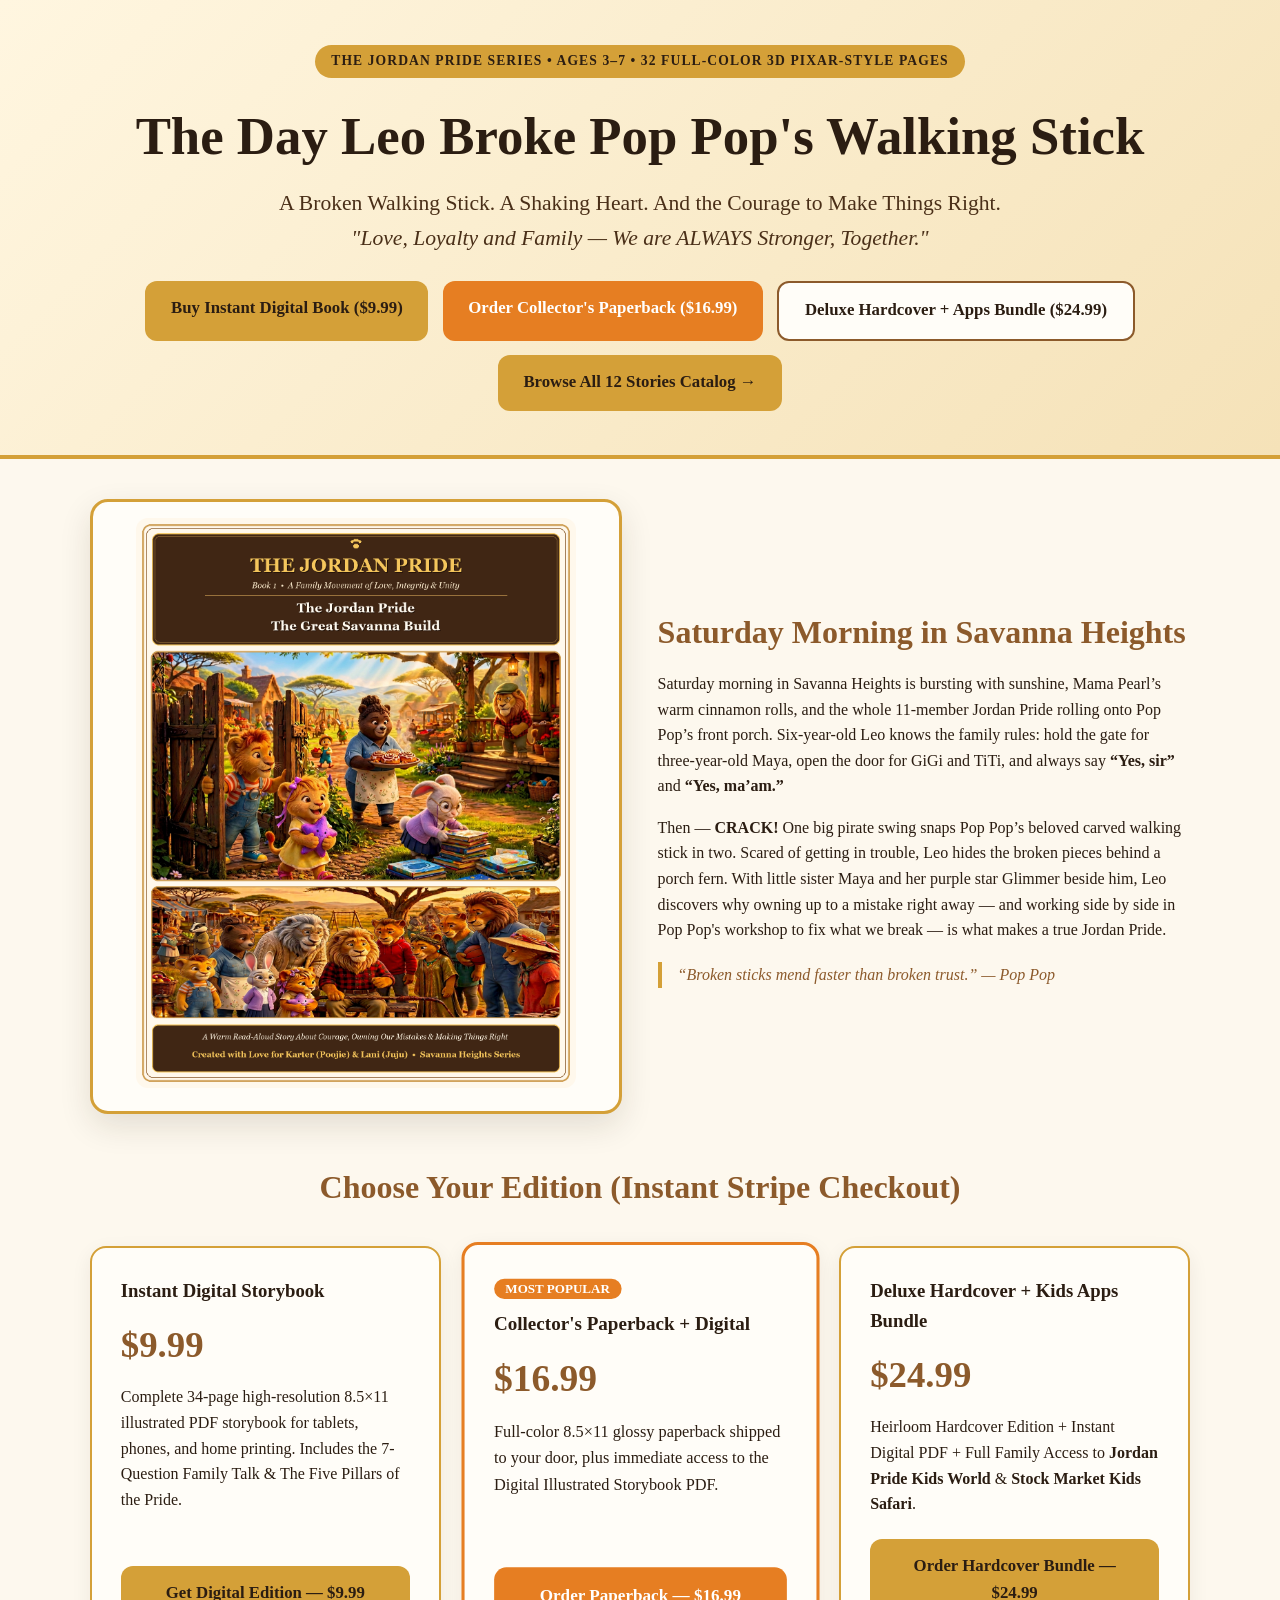
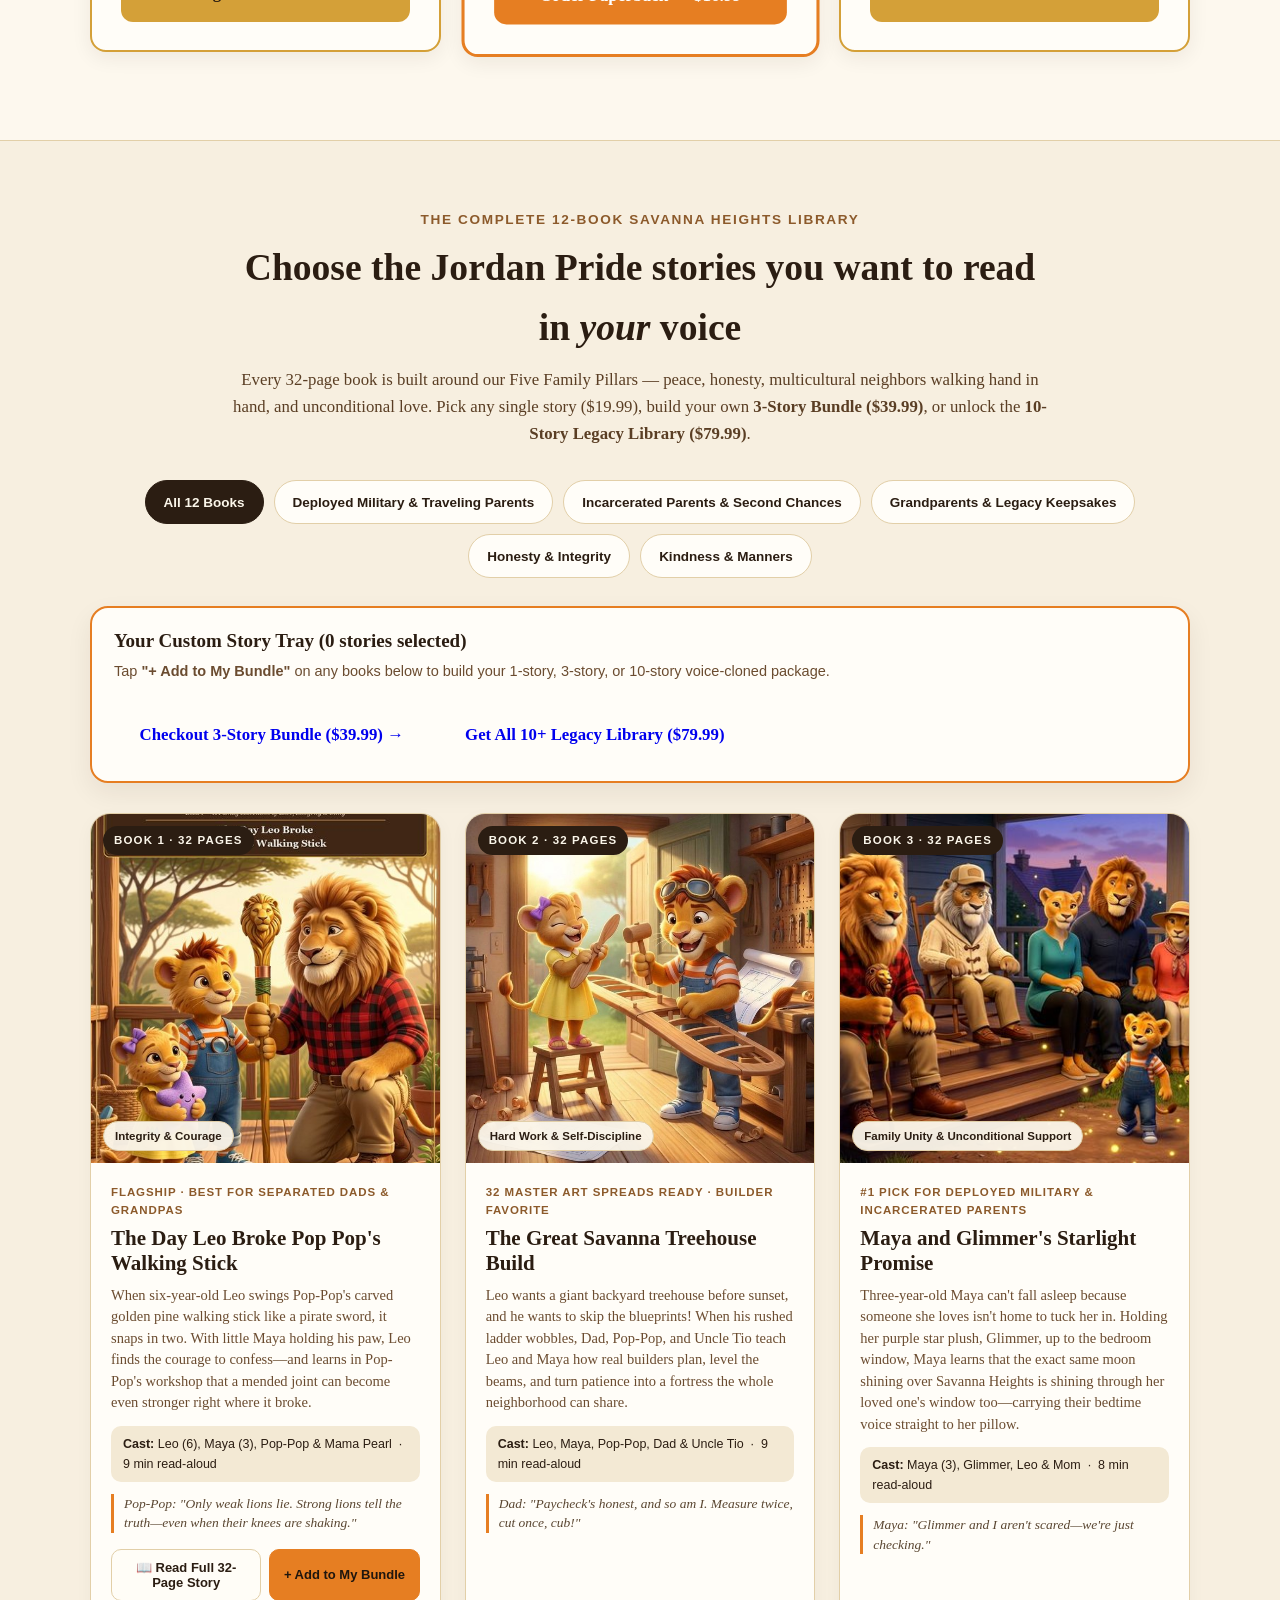
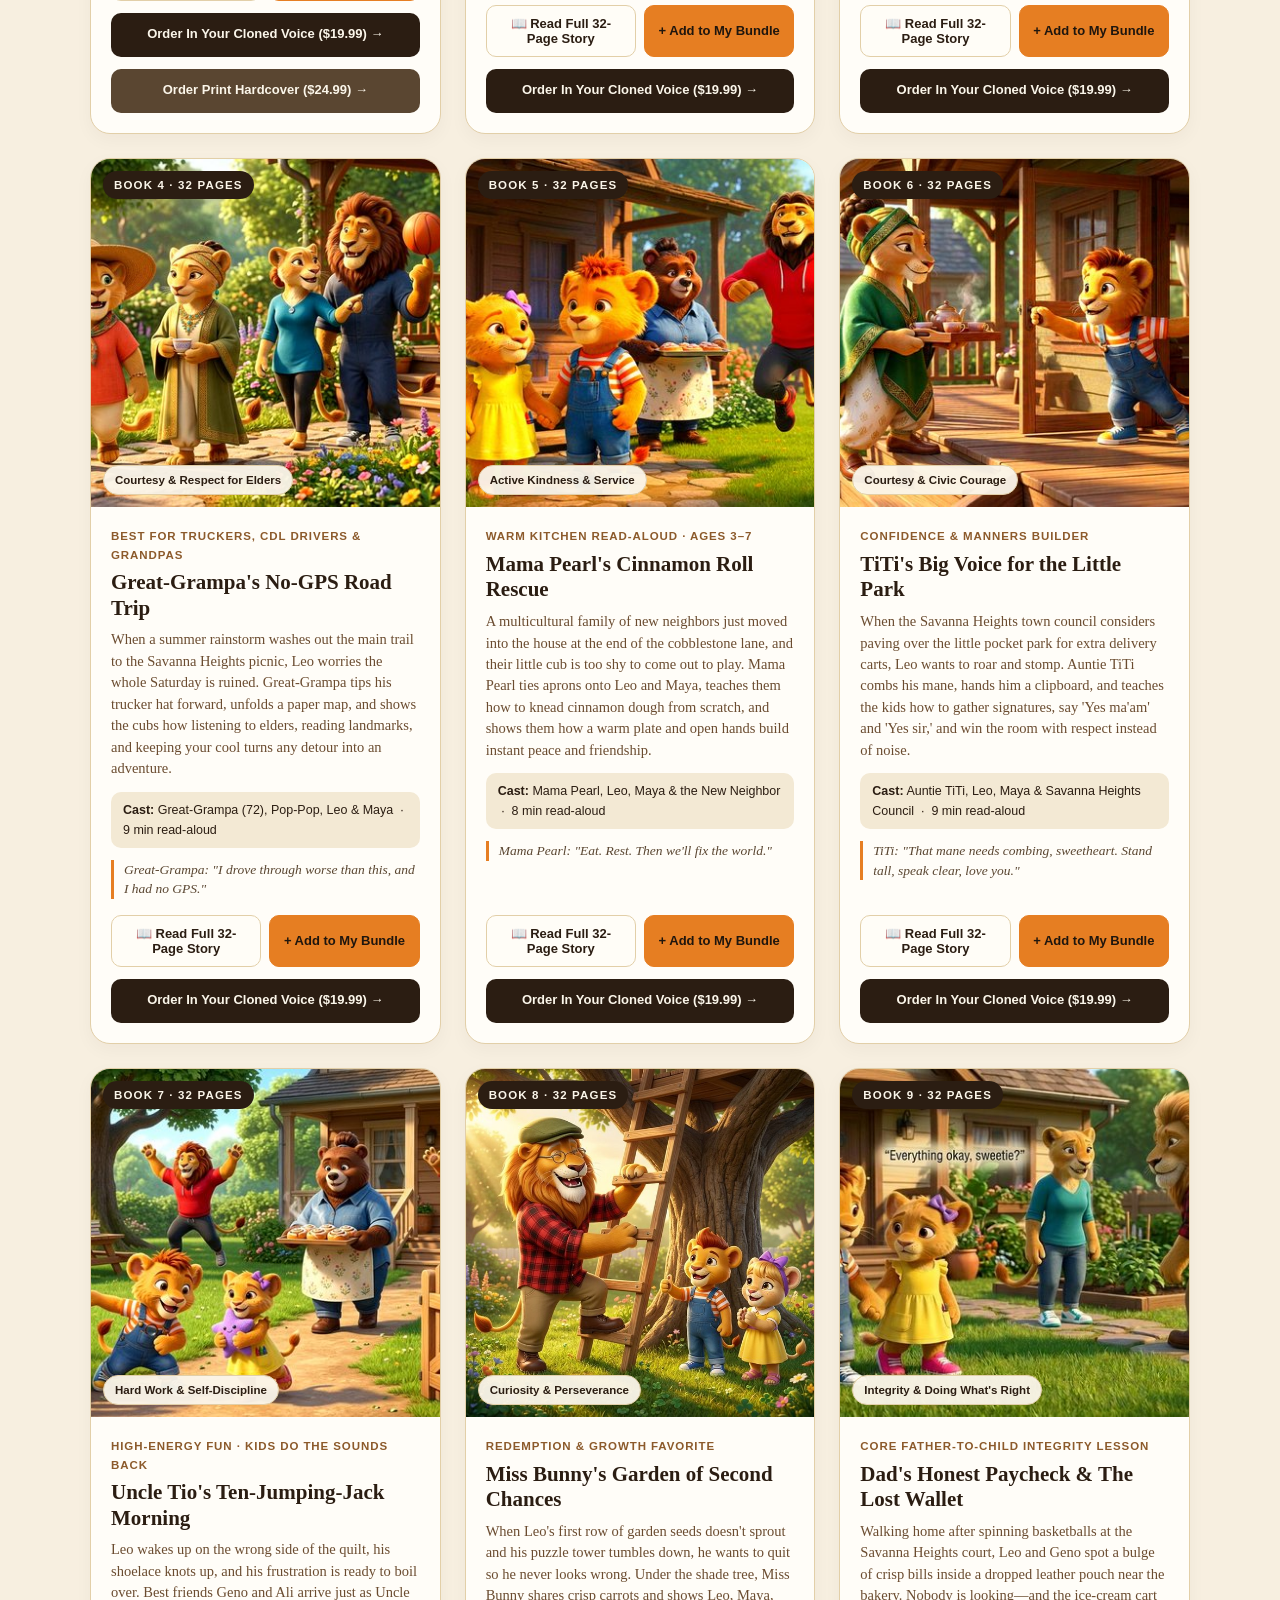
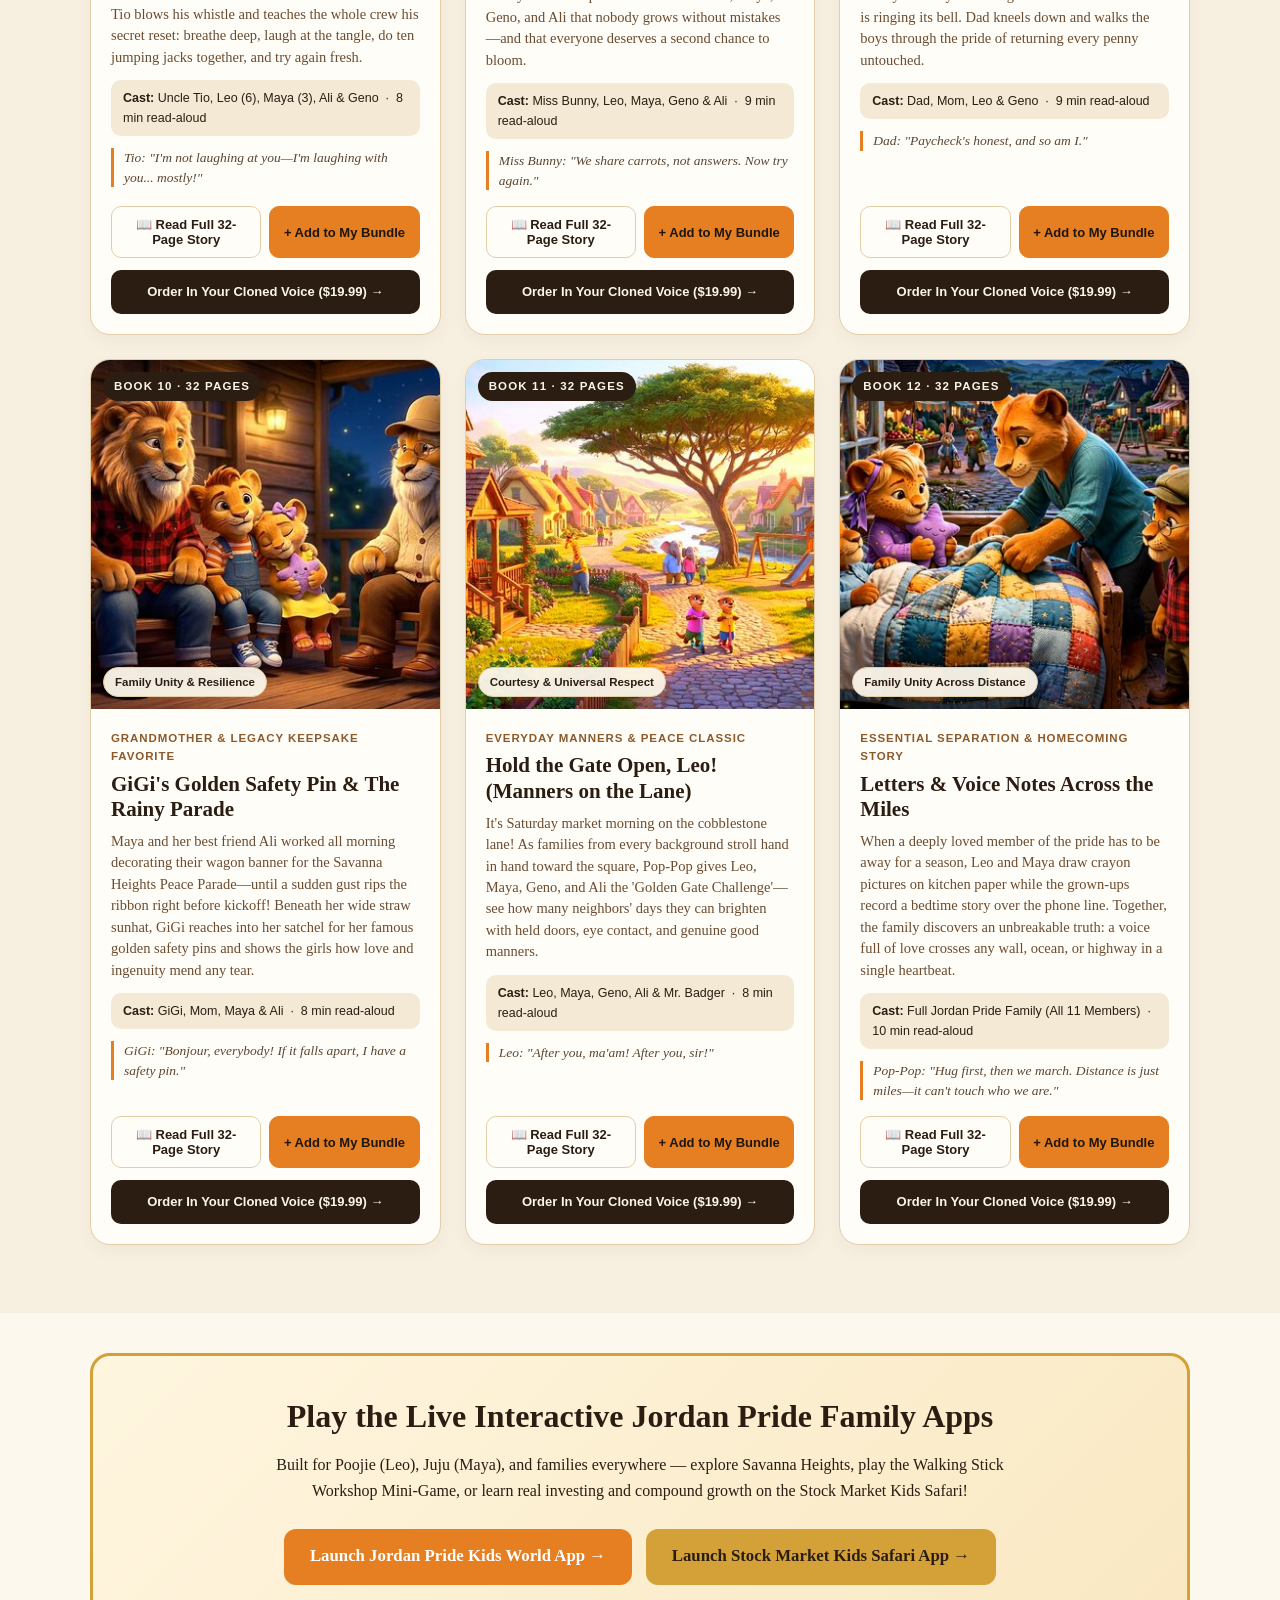
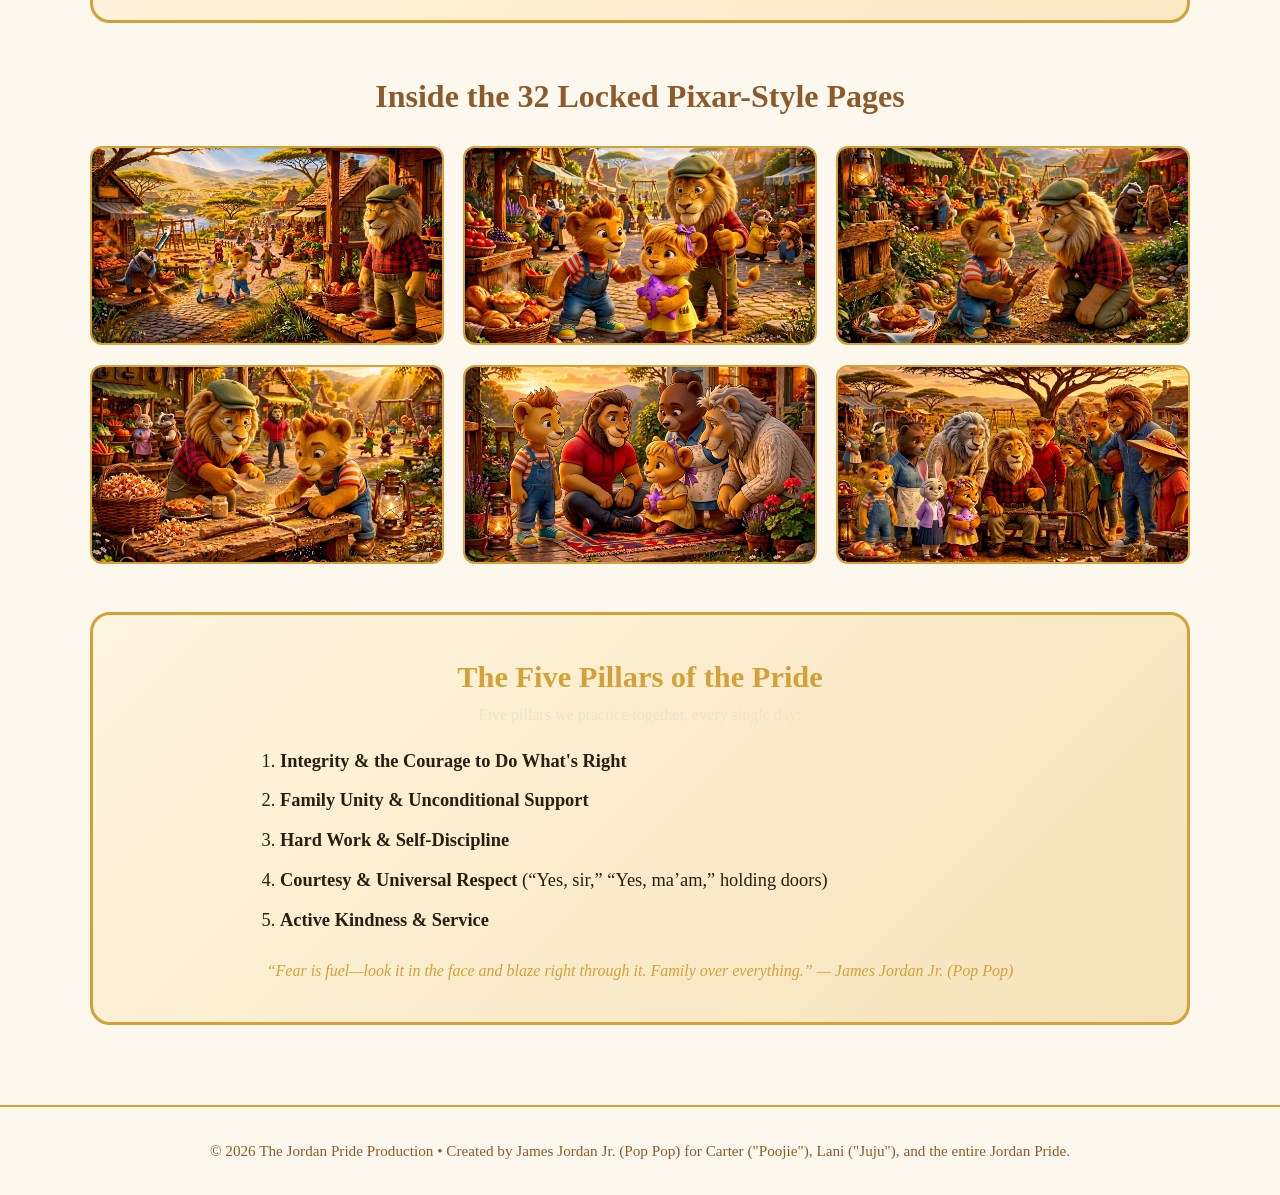
==== index.html @ 20c5e4bc "Update button label to Read Full 32-Page Story across all 12 book cards" ====
<!doctype html>
<html lang="en">
<head>
  <meta charset="utf-8" />
  <meta name="viewport" content="width=device-width, initial-scale=1" />
  <title>The Jordan Pride — Book 1: The Day Leo Broke Pop Pop's Walking Stick & Interactive Kids Apps</title>
  <meta name="description" content="The Jordan Pride Book 1: The Day Leo Broke Pop Pop's Walking Stick — 32-page 3D Pixar-style illustrated children's book (ages 3–7), plus Jordan Pride Kids World & Stock Market Kids Safari interactive apps." />
  <meta property="og:title" content="The Jordan Pride — Book 1 & Interactive Family Apps" />
  <meta property="og:description" content="A Broken Walking Stick. A Shaking Heart. And the Courage to Make Things Right. Order Book 1 & play Jordan Pride Kids World + Stock Market Kids Safari." />
  <meta property="og:image" content="https://jjordanjr74-dot.github.io/JordanPrideBook_Series1/images/book_1_front_cover_master.png" />
  <style>
    :root {
      --bg: #fdf8ee;
      --card: #fffdf8;
      --ink: #2b1d12;
      --bronze: #8c5a2b;
      --gold: #d4a038;
      --amber: #e67e22;
      --forest: #1e5631;
    }
    * { box-sizing: border-box; margin: 0; padding: 0; }
    body {
      font-family: 'Georgia', 'Palatino Linotype', serif;
      background: var(--bg);
      color: var(--ink);
      line-height: 1.6;
    }
    header {
      background: linear-gradient(135deg, #2b1d12 0%, #4a2f18 100%);
      color: #fdf8ee;
      padding: 2.8rem 1.5rem;
      text-align: center;
      border-bottom: 5px solid var(--gold);
    }
    header .badge {
      display: inline-block;
      background: var(--gold);
      color: #2b1d12;
      font-weight: bold;
      font-size: 0.85rem;
      letter-spacing: 0.08em;
      text-transform: uppercase;
      padding: 0.35rem 1rem;
      border-radius: 999px;
      margin-bottom: 1rem;
    }
    header h1 {
      font-size: clamp(2rem, 4.5vw, 3.3rem);
      margin-bottom: 0.5rem;
      color: #fff8e7;
    }
    header p.sub {
      font-size: clamp(1.05rem, 2.2vw, 1.35rem);
      max-width: 780px;
      margin: 0 auto 1.6rem;
      color: #f3e2c3;
    }
    .cta-row {
      display: flex;
      flex-wrap: wrap;
      gap: 0.9rem;
      justify-content: center;
    }
    .btn {
      display: inline-block;
      padding: 0.9rem 1.6rem;
      border-radius: 12px;
      font-weight: bold;
      text-decoration: none;
      font-size: 1.05rem;
      transition: transform 0.15s ease, box-shadow 0.15s ease;
    }
    .btn:hover { transform: translateY(-2px); box-shadow: 0 8px 20px rgba(0,0,0,0.22); }
    .btn-gold { background: var(--gold); color: #2b1d12; }
    .btn-amber { background: var(--amber); color: #fff; }
    .btn-outline { border: 2px solid var(--gold); color: #fff8e7; }
    .container { max-width: 1140px; margin: 0 auto; padding: 2.5rem 1.25rem; }
    .hero-grid {
      display: grid;
      grid-template-columns: repeat(auto-fit, minmax(310px, 1fr));
      gap: 2.2rem;
      align-items: center;
      margin-bottom: 3rem;
    }
    .cover-card {
      background: var(--card);
      padding: 1rem;
      border-radius: 18px;
      border: 3px solid var(--gold);
      box-shadow: 0 12px 32px rgba(43,29,18,0.12);
      text-align: center;
    }
    .cover-card img {
      width: 100%;
      max-width: 440px;
      border-radius: 12px;
    }
    .tier-grid {
      display: grid;
      grid-template-columns: repeat(auto-fit, minmax(290px, 1fr));
      gap: 1.5rem;
      margin: 2rem 0 3rem;
    }
    .tier {
      background: var(--card);
      border: 2px solid var(--gold);
      border-radius: 16px;
      padding: 1.8rem;
      display: flex;
      flex-direction: column;
      justify-content: space-between;
      box-shadow: 0 6px 20px rgba(43,29,18,0.07);
    }
    .tier.featured {
      border-width: 3px;
      border-color: var(--amber);
      transform: scale(1.02);
    }
    .price {
      font-size: 2.3rem;
      font-weight: bold;
      color: var(--bronze);
      margin: 0.6rem 0;
    }
    .gallery {
      display: grid;
      grid-template-columns: repeat(auto-fit, minmax(280px, 1fr));
      gap: 1.2rem;
      margin: 1.5rem 0 3rem;
    }
    .gallery img {
      width: 100%;
      border-radius: 12px;
      border: 2px solid var(--gold);
    }
    .apps-section {
      background: linear-gradient(135deg, #fff6e0 0%, #f9e8c2 100%);
      border: 3px solid var(--gold);
      border-radius: 20px;
      padding: 2.2rem;
      margin-bottom: 3rem;
    }
    .pillars {
      background: #2b1d12;
      color: #fdf8ee;
      border-radius: 20px;
      padding: 2.4rem;
      margin-bottom: 2.5rem;
      border: 3px solid var(--gold);
    }
    .pillars ol {
      max-width: 720px;
      margin: 1.2rem auto 0;
      font-size: 1.15rem;
    }
    .pillars li { margin-bottom: 0.65rem; }
    footer {
      text-align: center;
      padding: 2rem 1rem;
      border-top: 2px solid var(--gold);
      color: var(--bronze);
      font-size: 0.95rem;
    }
  /* Catalog & Interactive Story Picker */
  .catalog-sec{padding:68px 0; background:#F7EFE0; border-top:1px solid #e2cfa8;}
  .filter-bar{display:flex; flex-wrap:wrap; gap:10px; justify-content:center; margin-bottom:28px;}
  .fbtn{
    font-family:'Trebuchet MS',sans-serif; font-size:13.5px; font-weight:700;
    padding:10px 18px; min-height:44px; border-radius:100px;
    border:1.5px solid #e2cfa8; background:#fffdf8; color:#2b1d12;
    cursor:pointer; transition:.18s ease;
  }
  .fbtn:hover{border-color:#e67e22;}
  .fbtn.active{background:#2b1d12; color:#FBF6EA; border-color:#2b1d12;}
  .bundle-bar{
    background:#fffdf8; border:2px solid #e67e22; border-radius:18px;
    padding:18px 22px; margin-bottom:30px; display:flex; flex-wrap:wrap;
    align-items:center; justify-content:space-between; gap:16px;
    box-shadow:0 10px 26px rgba(42,32,21,.07);
  }
  .bundle-bar .b-info h4{font-size:19px; color:#2b1d12; margin:0 0 4px;}
  .bundle-bar .b-info p{margin:0; font-size:14.5px; color:#6b4c30; font-family:'Trebuchet MS',sans-serif;}
  .bundle-pills{display:flex; flex-wrap:wrap; gap:8px; margin-top:8px;}
  .bpill{
    background:#EFE4CE; color:#2b1d12; font-family:'Trebuchet MS',sans-serif;
    font-size:12.5px; font-weight:700; padding:5px 12px; border-radius:100px;
  }
  .catalog-grid{display:grid; grid-template-columns:repeat(3, 1fr); gap:24px;}
  .bcard{
    background:#fffdf8; border:1.5px solid #e2cfa8; border-radius:20px;
    overflow:hidden; display:flex; flex-direction:column; transition:.2s ease;
    box-shadow:0 6px 18px rgba(42,32,21,.04);
  }
  .bcard.picked{border-color:#1e5631; box-shadow:0 0 0 3px rgba(74,107,74,.22);}
  .bcard-img-wrap{position:relative; aspect-ratio:1/1; background:#E9DEC7; overflow:hidden;}
  .bcard-img-wrap img{width:100%; height:100%; object-fit:cover; display:block;}
  .bcard-num{
    position:absolute; top:12px; left:12px; background:#2b1d12; color:#FBF6EA;
    font-family:'Trebuchet MS',sans-serif; font-size:11.5px; font-weight:700;
    letter-spacing:.1em; text-transform:uppercase; padding:5px 11px; border-radius:100px;
  }
  .bcard-pillar{
    position:absolute; bottom:12px; left:12px; background:rgba(251,246,234,.95);
    color:#2b1d12; font-family:'Trebuchet MS',sans-serif; font-size:11.5px;
    font-weight:700; padding:5px 11px; border-radius:100px; border:1px solid #e2cfa8;
  }
  .bcard-body{padding:20px; display:flex; flex-direction:column; flex:1;}
  .bcard-badge{
    font-family:'Trebuchet MS',sans-serif; font-size:11.5px; font-weight:700;
    color:#8c5a2b; text-transform:uppercase; letter-spacing:.08em; margin-bottom:6px;
  }
  .bcard h4{font-size:21px; line-height:1.22; color:#2b1d12; margin:0 0 8px;}
  .bcard .sub-syn{font-size:14.5px; color:#6b4c30; margin:0 0 12px; line-height:1.48;}
  .bcard-meta{
    font-family:'Trebuchet MS',sans-serif; font-size:12.5px; color:#2b1d12;
    background:#F3E9D4; padding:8px 12px; border-radius:10px; margin-bottom:12px;
  }
  .bcard-quote{
    font-size:13.5px; font-style:italic; color:#5A4631; border-left:3px solid #e67e22;
    padding-left:10px; margin:0 0 16px; line-height:1.45;
  }
  .bcard-actions{margin-top:auto; display:grid; grid-template-columns:1fr 1fr; gap:8px;}
  .bcard-btn{
    font-family:'Trebuchet MS',sans-serif; font-size:13px; font-weight:700;
    padding:10px 12px; min-height:44px; border-radius:10px; text-align:center;
    cursor:pointer; border:1.5px solid #e2cfa8; background:#FFFDF7; color:#2b1d12;
    display:inline-flex; align-items:center; justify-content:center; text-decoration:none;
  }
  .bcard-btn:hover{border-color:#2b1d12;}
  .bcard-btn.pri{background:#e67e22; color:#1F160E; border-color:#e67e22;}
  .bcard-btn.pri:hover{background:#8c5a2b; color:#FFFDF7;}
  .bcard-btn.pick-toggle.active{background:#1e5631; color:#FBF6EA; border-color:#1e5631;}
  .bcard-single-link{
    grid-column:1 / -1; font-family:'Trebuchet MS',sans-serif; font-size:13px; font-weight:700;
    padding:10px 12px; min-height:44px; border-radius:10px; text-align:center;
    background:#2b1d12; color:#FBF6EA; text-decoration:none; display:flex;
    align-items:center; justify-content:center; margin-top:4px;
  }
  .bcard-single-link:hover{background:#1e5631;}
  /* Modal */
  .gv-modal-backdrop{
    position:fixed; inset:0; background:rgba(42,32,21,.62); z-index:999;
    display:none; align-items:center; justify-content:center; padding:18px;
  }
  .gv-modal-backdrop.open{display:flex;}
  .gv-modal{
    background:#fffdf8; border:2px solid #e2cfa8; border-radius:22px;
    max-width:680px; width:100%; max-height:88vh; overflow-y:auto; padding:28px;
    box-shadow:0 24px 60px rgba(0,0,0,.28); color:#2b1d12;
  }
  .gv-modal-top{display:flex; justify-content:space-between; align-items:flex-start; gap:14px; margin-bottom:14px;}
  .gv-modal-close{
    background:#EFE4CE; border:none; border-radius:100px; min-width:44px; min-height:44px;
    font-size:18px; font-weight:700; color:#2b1d12; cursor:pointer;
  }
  .gv-sample-page{
    background:#FFFDF7; border:1px solid #e2cfa8; border-radius:14px;
    padding:14px 16px; margin-bottom:10px;
  }
  .gv-sample-page strong{font-family:'Trebuchet MS',sans-serif; font-size:12px; text-transform:uppercase; color:#8c5a2b; letter-spacing:.08em; display:block; margin-bottom:4px;}
  @media (max-width:960px){
    .catalog-grid{grid-template-columns:1fr 1fr;}
  }
  @media (max-width:620px){
    .catalog-grid{grid-template-columns:1fr;}
    .bundle-bar{flex-direction:column; align-items:stretch;}
  }

  .catalog-sec .wrap { max-width: 1140px; margin: 0 auto; padding: 0 1.25rem; }
  .catalog-sec .sec-head { text-align: center; max-width: 820px; margin: 0 auto 2rem; }
  .catalog-sec .sec-head .kicker { font-family: 'Trebuchet MS', sans-serif; font-size: 0.85rem; font-weight: bold; text-transform: uppercase; letter-spacing: 0.12em; color: #8c5a2b; margin-bottom: 0.4rem; }
  .catalog-sec .sec-head h3 { font-size: clamp(1.75rem, 3.2vw, 2.35rem); color: #2b1d12; margin-bottom: 0.6rem; }
  .catalog-sec .sec-head p { color: #5a3e24; font-size: 1.05rem; }


  html, body { overflow-x: hidden; max-width: 100%; }
  header {
    background: linear-gradient(135deg, #fff6e0 0%, #f5e2b8 100%) !important;
    color: #2b1d12 !important;
    border-bottom: 4px solid #d4a038 !important;
  }
  header h1 { color: #2b1d12 !important; }
  header p.sub { color: #4a2f18 !important; }
  .btn-outline { border: 2px solid #8c5a2b !important; color: #2b1d12 !important; background: #fffdf8; }
  .pillars {
    background: linear-gradient(135deg, #fff6e0 0%, #f5e2b8 100%) !important;
    color: #2b1d12 !important;
  }
  @media (max-width: 620px) {
    header { padding: 1.75rem 1rem !important; }
    header .badge { font-size: 0.72rem !important; padding: 0.35rem 0.75rem !important; line-height: 1.35; }
    header h1 { font-size: 1.65rem !important; line-height: 1.2; }
    header p.sub { font-size: 0.98rem !important; }
    .cta-row { flex-direction: column; align-items: stretch; }
    .btn { width: 100%; text-align: center; padding: 0.85rem 1rem !important; font-size: 0.96rem !important; min-height: 44px; }
    .hero-grid, .tier-grid, .gallery { grid-template-columns: 1fr !important; gap: 1.25rem !important; }
    .tier.featured { transform: none !important; }
    .container { padding: 1.5rem 1rem !important; }
    .apps-section, .pillars { padding: 1.35rem 1rem !important; }
  }

  </style>
</head>
<body>
  <header>
    <div class="badge">The Jordan Pride Series • Ages 3–7 • 32 Full-Color 3D Pixar-Style Pages</div>
    <h1>The Day Leo Broke Pop Pop's Walking Stick</h1>
    <p class="sub">A Broken Walking Stick. A Shaking Heart. And the Courage to Make Things Right.<br/><em>"Love, Loyalty and Family — We are ALWAYS Stronger, Together."</em></p>
    <div class="cta-row">
      <a class="btn btn-gold" href="https://buy.stripe.com/5kQ6oAgxJ7qPfBW6Gt08g0g">Buy Instant Digital Book ($9.99)</a>
      <a class="btn btn-amber" href="https://buy.stripe.com/28E9AMa9l9yX4Xigh308g0h">Order Collector's Paperback ($16.99)</a>
      <a class="btn btn-outline" href="https://buy.stripe.com/bJe6oA5T55iHgG02qd08g0i">Deluxe Hardcover + Apps Bundle ($24.99)</a>
      <a class="btn btn-gold" href="#catalog">Browse All 12 Stories Catalog →</a>
    </div>
  </header>

  <main class="container">
    <section class="hero-grid">
      <div class="cover-card">
        <img src="./images/book_1_front_cover_master.png" alt="The Jordan Pride Book 1 Front Cover" />
      </div>
      <div>
        <h2 style="font-size:2rem; color:var(--bronze); margin-bottom:0.8rem;">Saturday Morning in Savanna Heights</h2>
        <p style="margin-bottom:1rem;">Saturday morning in Savanna Heights is bursting with sunshine, Mama Pearl’s warm cinnamon rolls, and the whole 11-member Jordan Pride rolling onto Pop Pop’s front porch. Six-year-old Leo knows the family rules: hold the gate for three-year-old Maya, open the door for GiGi and TiTi, and always say <strong>“Yes, sir”</strong> and <strong>“Yes, ma’am.”</strong></p>
        <p style="margin-bottom:1rem;">Then — <strong>CRACK!</strong> One big pirate swing snaps Pop Pop’s beloved carved walking stick in two. Scared of getting in trouble, Leo hides the broken pieces behind a porch fern. With little sister Maya and her purple star Glimmer beside him, Leo discovers why owning up to a mistake right away — and working side by side in Pop Pop's workshop to fix what we break — is what makes a true Jordan Pride.</p>
        <blockquote style="border-left:4px solid var(--gold); padding-left:1rem; font-style:italic; color:var(--bronze); margin:1.2rem 0;">
          “Broken sticks mend faster than broken trust.” — Pop Pop
        </blockquote>
      </div>
    </section>

    <h2 style="text-align:center; font-size:2rem; color:var(--bronze);">Choose Your Edition (Instant Stripe Checkout)</h2>
    <section class="tier-grid">
      <div class="tier">
        <div>
          <h3>Instant Digital Storybook</h3>
          <div class="price">$9.99</div>
          <p>Complete 34-page high-resolution 8.5×11 illustrated PDF storybook for tablets, phones, and home printing. Includes the 7-Question Family Talk & The Five Pillars of the Pride.</p>
        </div>
        <a class="btn btn-gold" style="text-align:center; margin-top:1.4rem;" href="https://buy.stripe.com/5kQ6oAgxJ7qPfBW6Gt08g0g">Get Digital Edition — $9.99</a>
      </div>

      <div class="tier featured">
        <div>
          <span style="background:var(--amber); color:#fff; padding:0.2rem 0.7rem; border-radius:99px; font-size:0.8rem; font-weight:bold;">MOST POPULAR</span>
          <h3 style="margin-top:0.5rem;">Collector's Paperback + Digital</h3>
          <div class="price">$16.99</div>
          <p>Full-color 8.5×11 glossy paperback shipped to your door, plus immediate access to the Digital Illustrated Storybook PDF.</p>
        </div>
        <a class="btn btn-amber" style="text-align:center; margin-top:1.4rem;" href="https://buy.stripe.com/28E9AMa9l9yX4Xigh308g0h">Order Paperback — $16.99</a>
      </div>

      <div class="tier">
        <div>
          <h3>Deluxe Hardcover + Kids Apps Bundle</h3>
          <div class="price">$24.99</div>
          <p>Heirloom Hardcover Edition + Instant Digital PDF + Full Family Access to <strong>Jordan Pride Kids World</strong> & <strong>Stock Market Kids Safari</strong>.</p>
        </div>
        <a class="btn btn-gold" style="text-align:center; margin-top:1.4rem;" href="https://buy.stripe.com/bJe6oA5T55iHgG02qd08g0i">Order Hardcover Bundle — $24.99</a>
      </div>
    </section>

  </main>
<section class="catalog-sec" id="catalog">
  <div class="wrap">
    <div class="sec-head">
      <div class="kicker">The Complete 12-Book Savanna Heights Library</div>
      <h3>Choose the Jordan Pride stories you want to read in <em>your</em> voice</h3>
      <p>Every 32-page book is built around our Five Family Pillars — peace, honesty, multicultural neighbors walking hand in hand, and unconditional love. Pick any single story ($19.99), build your own <strong>3-Story Bundle ($39.99)</strong>, or unlock the <strong>10-Story Legacy Library ($79.99)</strong>.</p>
    </div>

    <div class="filter-bar" role="tablist" aria-label="Filter stories by family need or value">
      <button type="button" class="fbtn active" data-filter="all">All 12 Books</button>
      <button type="button" class="fbtn" data-filter="military">Deployed Military &amp; Traveling Parents</button>
      <button type="button" class="fbtn" data-filter="incarcerated">Incarcerated Parents &amp; Second Chances</button>
      <button type="button" class="fbtn" data-filter="grandparents">Grandparents &amp; Legacy Keepsakes</button>
      <button type="button" class="fbtn" data-filter="integrity">Honesty &amp; Integrity</button>
      <button type="button" class="fbtn" data-filter="kindness">Kindness &amp; Manners</button>
    </div>

    <div class="bundle-bar" id="bundle-bar">
      <div class="b-info">
        <h4 id="bundle-headline">Your Custom Story Tray (0 stories selected)</h4>
        <p id="bundle-subtext">Tap <strong>"+ Add to My Bundle"</strong> on any books below to build your 1-story, 3-story, or 10-story voice-cloned package.</p>
        <div class="bundle-pills" id="bundle-pills"></div>
      </div>
      <div style="display:flex; gap:10px; flex-wrap:wrap;">
        <a id="bundle-checkout-btn" class="btn btn-primary" href="https://buy.stripe.com/3cIaEQftFeTh3TefcZ08g1m" target="_blank" rel="noopener">Checkout 3-Story Bundle ($39.99) →</a>
        <a class="btn btn-ghost" href="https://buy.stripe.com/6oUcMYdlxbH5gG06Gt08g1n" target="_blank" rel="noopener">Get All 10+ Legacy Library ($79.99)</a>
      </div>
    </div>

    <div class="catalog-grid" id="catalog-grid">
      
      <article class="bcard" data-book-id="book-01" data-book-title="Book 1: The Day Leo Broke Pop Pop's Walking Stick" data-tags="all military incarcerated grandparents integrity">
        <div class="bcard-img-wrap">
          <img src="covers/book_01.jpg" alt="The Day Leo Broke Pop Pop's Walking Stick cover illustration" loading="lazy">
          <span class="bcard-num">Book 1 · 32 Pages</span>
          <span class="bcard-pillar">Integrity & Courage</span>
        </div>
        <div class="bcard-body">
          <div class="bcard-badge">Flagship · Best for Separated Dads & Grandpas</div>
          <h4>The Day Leo Broke Pop Pop's Walking Stick</h4>
          <p class="sub-syn">When six-year-old Leo swings Pop-Pop's carved golden pine walking stick like a pirate sword, it snaps in two. With little Maya holding his paw, Leo finds the courage to confess—and learns in Pop-Pop's workshop that a mended joint can become even stronger right where it broke.</p>
          <div class="bcard-meta"><strong>Cast:</strong> Leo (6), Maya (3), Pop-Pop & Mama Pearl &nbsp;·&nbsp; 9 min read-aloud</div>
          <blockquote class="bcard-quote">Pop-Pop: "Only weak lions lie. Strong lions tell the truth—even when their knees are shaking."</blockquote>
          <div class="bcard-actions">
            <button type="button" class="bcard-btn preview-btn" data-book-id="book-01">📖 Read Full 32-Page Story</button>
            <button type="button" class="bcard-btn pri pick-toggle" data-book-id="book-01">+ Add to My Bundle</button>
            <a class="bcard-single-link" href="https://buy.stripe.com/28E6oA5T54eDcpK7Kx08g1l?client_reference_id=book-01" target="_blank" rel="noopener">Order In Your Cloned Voice ($19.99) →</a>
            <a class="bcard-single-link" style="background:#5A4631;" href="https://buy.stripe.com/bJe6oA5T55iHgG02qd08g0i" target="_blank" rel="noopener">Order Print Hardcover ($24.99) →</a>
          </div>
        </div>
      </article>
      <article class="bcard" data-book-id="book-02" data-book-title="Book 2: The Great Savanna Treehouse Build" data-tags="all military grandparents hardwork">
        <div class="bcard-img-wrap">
          <img src="covers/book_02.jpg" alt="The Great Savanna Treehouse Build cover illustration" loading="lazy">
          <span class="bcard-num">Book 2 · 32 Pages</span>
          <span class="bcard-pillar">Hard Work & Self-Discipline</span>
        </div>
        <div class="bcard-body">
          <div class="bcard-badge">32 Master Art Spreads Ready · Builder Favorite</div>
          <h4>The Great Savanna Treehouse Build</h4>
          <p class="sub-syn">Leo wants a giant backyard treehouse before sunset, and he wants to skip the blueprints! When his rushed ladder wobbles, Dad, Pop-Pop, and Uncle Tio teach Leo and Maya how real builders plan, level the beams, and turn patience into a fortress the whole neighborhood can share.</p>
          <div class="bcard-meta"><strong>Cast:</strong> Leo, Maya, Pop-Pop, Dad & Uncle Tio &nbsp;·&nbsp; 9 min read-aloud</div>
          <blockquote class="bcard-quote">Dad: "Paycheck's honest, and so am I. Measure twice, cut once, cub!"</blockquote>
          <div class="bcard-actions">
            <button type="button" class="bcard-btn preview-btn" data-book-id="book-02">📖 Read Full 32-Page Story</button>
            <button type="button" class="bcard-btn pri pick-toggle" data-book-id="book-02">+ Add to My Bundle</button>
            <a class="bcard-single-link" href="https://buy.stripe.com/28E6oA5T54eDcpK7Kx08g1l?client_reference_id=book-02" target="_blank" rel="noopener">Order In Your Cloned Voice ($19.99) →</a>
            
          </div>
        </div>
      </article>
      <article class="bcard" data-book-id="book-03" data-book-title="Book 3: Maya and Glimmer's Starlight Promise" data-tags="all military incarcerated grandparents unity">
        <div class="bcard-img-wrap">
          <img src="covers/book_03.jpg" alt="Maya and Glimmer's Starlight Promise cover illustration" loading="lazy">
          <span class="bcard-num">Book 3 · 32 Pages</span>
          <span class="bcard-pillar">Family Unity & Unconditional Support</span>
        </div>
        <div class="bcard-body">
          <div class="bcard-badge">#1 Pick for Deployed Military & Incarcerated Parents</div>
          <h4>Maya and Glimmer's Starlight Promise</h4>
          <p class="sub-syn">Three-year-old Maya can't fall asleep because someone she loves isn't home to tuck her in. Holding her purple star plush, Glimmer, up to the bedroom window, Maya learns that the exact same moon shining over Savanna Heights is shining through her loved one's window too—carrying their bedtime voice straight to her pillow.</p>
          <div class="bcard-meta"><strong>Cast:</strong> Maya (3), Glimmer, Leo & Mom &nbsp;·&nbsp; 8 min read-aloud</div>
          <blockquote class="bcard-quote">Maya: "Glimmer and I aren't scared—we're just checking."</blockquote>
          <div class="bcard-actions">
            <button type="button" class="bcard-btn preview-btn" data-book-id="book-03">📖 Read Full 32-Page Story</button>
            <button type="button" class="bcard-btn pri pick-toggle" data-book-id="book-03">+ Add to My Bundle</button>
            <a class="bcard-single-link" href="https://buy.stripe.com/28E6oA5T54eDcpK7Kx08g1l?client_reference_id=book-03" target="_blank" rel="noopener">Order In Your Cloned Voice ($19.99) →</a>
            
          </div>
        </div>
      </article>
      <article class="bcard" data-book-id="book-04" data-book-title="Book 4: Great-Grampa's No-GPS Road Trip" data-tags="all military grandparents courtesy">
        <div class="bcard-img-wrap">
          <img src="covers/book_04.jpg" alt="Great-Grampa's No-GPS Road Trip cover illustration" loading="lazy">
          <span class="bcard-num">Book 4 · 32 Pages</span>
          <span class="bcard-pillar">Courtesy & Respect for Elders</span>
        </div>
        <div class="bcard-body">
          <div class="bcard-badge">Best for Truckers, CDL Drivers & Grandpas</div>
          <h4>Great-Grampa's No-GPS Road Trip</h4>
          <p class="sub-syn">When a summer rainstorm washes out the main trail to the Savanna Heights picnic, Leo worries the whole Saturday is ruined. Great-Grampa tips his trucker hat forward, unfolds a paper map, and shows the cubs how listening to elders, reading landmarks, and keeping your cool turns any detour into an adventure.</p>
          <div class="bcard-meta"><strong>Cast:</strong> Great-Grampa (72), Pop-Pop, Leo & Maya &nbsp;·&nbsp; 9 min read-aloud</div>
          <blockquote class="bcard-quote">Great-Grampa: "I drove through worse than this, and I had no GPS."</blockquote>
          <div class="bcard-actions">
            <button type="button" class="bcard-btn preview-btn" data-book-id="book-04">📖 Read Full 32-Page Story</button>
            <button type="button" class="bcard-btn pri pick-toggle" data-book-id="book-04">+ Add to My Bundle</button>
            <a class="bcard-single-link" href="https://buy.stripe.com/28E6oA5T54eDcpK7Kx08g1l?client_reference_id=book-04" target="_blank" rel="noopener">Order In Your Cloned Voice ($19.99) →</a>
            
          </div>
        </div>
      </article>
      <article class="bcard" data-book-id="book-05" data-book-title="Book 5: Mama Pearl's Cinnamon Roll Rescue" data-tags="all grandparents kindness">
        <div class="bcard-img-wrap">
          <img src="covers/book_05.jpg" alt="Mama Pearl's Cinnamon Roll Rescue cover illustration" loading="lazy">
          <span class="bcard-num">Book 5 · 32 Pages</span>
          <span class="bcard-pillar">Active Kindness & Service</span>
        </div>
        <div class="bcard-body">
          <div class="bcard-badge">Warm Kitchen Read-Aloud · Ages 3–7</div>
          <h4>Mama Pearl's Cinnamon Roll Rescue</h4>
          <p class="sub-syn">A multicultural family of new neighbors just moved into the house at the end of the cobblestone lane, and their little cub is too shy to come out to play. Mama Pearl ties aprons onto Leo and Maya, teaches them how to knead cinnamon dough from scratch, and shows them how a warm plate and open hands build instant peace and friendship.</p>
          <div class="bcard-meta"><strong>Cast:</strong> Mama Pearl, Leo, Maya & the New Neighbor &nbsp;·&nbsp; 8 min read-aloud</div>
          <blockquote class="bcard-quote">Mama Pearl: "Eat. Rest. Then we'll fix the world."</blockquote>
          <div class="bcard-actions">
            <button type="button" class="bcard-btn preview-btn" data-book-id="book-05">📖 Read Full 32-Page Story</button>
            <button type="button" class="bcard-btn pri pick-toggle" data-book-id="book-05">+ Add to My Bundle</button>
            <a class="bcard-single-link" href="https://buy.stripe.com/28E6oA5T54eDcpK7Kx08g1l?client_reference_id=book-05" target="_blank" rel="noopener">Order In Your Cloned Voice ($19.99) →</a>
            
          </div>
        </div>
      </article>
      <article class="bcard" data-book-id="book-06" data-book-title="Book 6: TiTi's Big Voice for the Little Park" data-tags="all military incarcerated courtesy">
        <div class="bcard-img-wrap">
          <img src="covers/book_06.jpg" alt="TiTi's Big Voice for the Little Park cover illustration" loading="lazy">
          <span class="bcard-num">Book 6 · 32 Pages</span>
          <span class="bcard-pillar">Courtesy & Civic Courage</span>
        </div>
        <div class="bcard-body">
          <div class="bcard-badge">Confidence & Manners Builder</div>
          <h4>TiTi's Big Voice for the Little Park</h4>
          <p class="sub-syn">When the Savanna Heights town council considers paving over the little pocket park for extra delivery carts, Leo wants to roar and stomp. Auntie TiTi combs his mane, hands him a clipboard, and teaches the kids how to gather signatures, say 'Yes ma'am' and 'Yes sir,' and win the room with respect instead of noise.</p>
          <div class="bcard-meta"><strong>Cast:</strong> Auntie TiTi, Leo, Maya & Savanna Heights Council &nbsp;·&nbsp; 9 min read-aloud</div>
          <blockquote class="bcard-quote">TiTi: "That mane needs combing, sweetheart. Stand tall, speak clear, love you."</blockquote>
          <div class="bcard-actions">
            <button type="button" class="bcard-btn preview-btn" data-book-id="book-06">📖 Read Full 32-Page Story</button>
            <button type="button" class="bcard-btn pri pick-toggle" data-book-id="book-06">+ Add to My Bundle</button>
            <a class="bcard-single-link" href="https://buy.stripe.com/28E6oA5T54eDcpK7Kx08g1l?client_reference_id=book-06" target="_blank" rel="noopener">Order In Your Cloned Voice ($19.99) →</a>
            
          </div>
        </div>
      </article>
      <article class="bcard" data-book-id="book-07" data-book-title="Book 7: Uncle Tio's Ten-Jumping-Jack Morning" data-tags="all military incarcerated hardwork">
        <div class="bcard-img-wrap">
          <img src="covers/book_07.jpg" alt="Uncle Tio's Ten-Jumping-Jack Morning cover illustration" loading="lazy">
          <span class="bcard-num">Book 7 · 32 Pages</span>
          <span class="bcard-pillar">Hard Work & Self-Discipline</span>
        </div>
        <div class="bcard-body">
          <div class="bcard-badge">High-Energy Fun · Kids Do the Sounds Back</div>
          <h4>Uncle Tio's Ten-Jumping-Jack Morning</h4>
          <p class="sub-syn">Leo wakes up on the wrong side of the quilt, his shoelace knots up, and his frustration is ready to boil over. Best friends Geno and Ali arrive just as Uncle Tio blows his whistle and teaches the whole crew his secret reset: breathe deep, laugh at the tangle, do ten jumping jacks together, and try again fresh.</p>
          <div class="bcard-meta"><strong>Cast:</strong> Uncle Tio, Leo (6), Maya (3), Ali & Geno &nbsp;·&nbsp; 8 min read-aloud</div>
          <blockquote class="bcard-quote">Tio: "I'm not laughing at you—I'm laughing with you... mostly!"</blockquote>
          <div class="bcard-actions">
            <button type="button" class="bcard-btn preview-btn" data-book-id="book-07">📖 Read Full 32-Page Story</button>
            <button type="button" class="bcard-btn pri pick-toggle" data-book-id="book-07">+ Add to My Bundle</button>
            <a class="bcard-single-link" href="https://buy.stripe.com/28E6oA5T54eDcpK7Kx08g1l?client_reference_id=book-07" target="_blank" rel="noopener">Order In Your Cloned Voice ($19.99) →</a>
            
          </div>
        </div>
      </article>
      <article class="bcard" data-book-id="book-08" data-book-title="Book 8: Miss Bunny's Garden of Second Chances" data-tags="all incarcerated grandparents hardwork integrity">
        <div class="bcard-img-wrap">
          <img src="covers/book_08.jpg" alt="Miss Bunny's Garden of Second Chances cover illustration" loading="lazy">
          <span class="bcard-num">Book 8 · 32 Pages</span>
          <span class="bcard-pillar">Curiosity & Perseverance</span>
        </div>
        <div class="bcard-body">
          <div class="bcard-badge">Redemption & Growth Favorite</div>
          <h4>Miss Bunny's Garden of Second Chances</h4>
          <p class="sub-syn">When Leo's first row of garden seeds doesn't sprout and his puzzle tower tumbles down, he wants to quit so he never looks wrong. Under the shade tree, Miss Bunny shares crisp carrots and shows Leo, Maya, Geno, and Ali that nobody grows without mistakes—and that everyone deserves a second chance to bloom.</p>
          <div class="bcard-meta"><strong>Cast:</strong> Miss Bunny, Leo, Maya, Geno & Ali &nbsp;·&nbsp; 9 min read-aloud</div>
          <blockquote class="bcard-quote">Miss Bunny: "We share carrots, not answers. Now try again."</blockquote>
          <div class="bcard-actions">
            <button type="button" class="bcard-btn preview-btn" data-book-id="book-08">📖 Read Full 32-Page Story</button>
            <button type="button" class="bcard-btn pri pick-toggle" data-book-id="book-08">+ Add to My Bundle</button>
            <a class="bcard-single-link" href="https://buy.stripe.com/28E6oA5T54eDcpK7Kx08g1l?client_reference_id=book-08" target="_blank" rel="noopener">Order In Your Cloned Voice ($19.99) →</a>
            
          </div>
        </div>
      </article>
      <article class="bcard" data-book-id="book-09" data-book-title="Book 9: Dad's Honest Paycheck & The Lost Wallet" data-tags="all military incarcerated integrity">
        <div class="bcard-img-wrap">
          <img src="covers/book_09.jpg" alt="Dad's Honest Paycheck & The Lost Wallet cover illustration" loading="lazy">
          <span class="bcard-num">Book 9 · 32 Pages</span>
          <span class="bcard-pillar">Integrity & Doing What's Right</span>
        </div>
        <div class="bcard-body">
          <div class="bcard-badge">Core Father-to-Child Integrity Lesson</div>
          <h4>Dad's Honest Paycheck & The Lost Wallet</h4>
          <p class="sub-syn">Walking home after spinning basketballs at the Savanna Heights court, Leo and Geno spot a bulge of crisp bills inside a dropped leather pouch near the bakery. Nobody is looking—and the ice-cream cart is ringing its bell. Dad kneels down and walks the boys through the pride of returning every penny untouched.</p>
          <div class="bcard-meta"><strong>Cast:</strong> Dad, Mom, Leo & Geno &nbsp;·&nbsp; 9 min read-aloud</div>
          <blockquote class="bcard-quote">Dad: "Paycheck's honest, and so am I."</blockquote>
          <div class="bcard-actions">
            <button type="button" class="bcard-btn preview-btn" data-book-id="book-09">📖 Read Full 32-Page Story</button>
            <button type="button" class="bcard-btn pri pick-toggle" data-book-id="book-09">+ Add to My Bundle</button>
            <a class="bcard-single-link" href="https://buy.stripe.com/28E6oA5T54eDcpK7Kx08g1l?client_reference_id=book-09" target="_blank" rel="noopener">Order In Your Cloned Voice ($19.99) →</a>
            
          </div>
        </div>
      </article>
      <article class="bcard" data-book-id="book-10" data-book-title="Book 10: GiGi's Golden Safety Pin & The Rainy Parade" data-tags="all grandparents unity">
        <div class="bcard-img-wrap">
          <img src="covers/book_10.jpg" alt="GiGi's Golden Safety Pin & The Rainy Parade cover illustration" loading="lazy">
          <span class="bcard-num">Book 10 · 32 Pages</span>
          <span class="bcard-pillar">Family Unity & Resilience</span>
        </div>
        <div class="bcard-body">
          <div class="bcard-badge">Grandmother & Legacy Keepsake Favorite</div>
          <h4>GiGi's Golden Safety Pin & The Rainy Parade</h4>
          <p class="sub-syn">Maya and her best friend Ali worked all morning decorating their wagon banner for the Savanna Heights Peace Parade—until a sudden gust rips the ribbon right before kickoff! Beneath her wide straw sunhat, GiGi reaches into her satchel for her famous golden safety pins and shows the girls how love and ingenuity mend any tear.</p>
          <div class="bcard-meta"><strong>Cast:</strong> GiGi, Mom, Maya & Ali &nbsp;·&nbsp; 8 min read-aloud</div>
          <blockquote class="bcard-quote">GiGi: "Bonjour, everybody! If it falls apart, I have a safety pin."</blockquote>
          <div class="bcard-actions">
            <button type="button" class="bcard-btn preview-btn" data-book-id="book-10">📖 Read Full 32-Page Story</button>
            <button type="button" class="bcard-btn pri pick-toggle" data-book-id="book-10">+ Add to My Bundle</button>
            <a class="bcard-single-link" href="https://buy.stripe.com/28E6oA5T54eDcpK7Kx08g1l?client_reference_id=book-10" target="_blank" rel="noopener">Order In Your Cloned Voice ($19.99) →</a>
            
          </div>
        </div>
      </article>
      <article class="bcard" data-book-id="book-11" data-book-title="Book 11: Hold the Gate Open, Leo! (Manners on the Lane)" data-tags="all military grandparents courtesy kindness">
        <div class="bcard-img-wrap">
          <img src="covers/book_11.jpg" alt="Hold the Gate Open, Leo! (Manners on the Lane) cover illustration" loading="lazy">
          <span class="bcard-num">Book 11 · 32 Pages</span>
          <span class="bcard-pillar">Courtesy & Universal Respect</span>
        </div>
        <div class="bcard-body">
          <div class="bcard-badge">Everyday Manners & Peace Classic</div>
          <h4>Hold the Gate Open, Leo! (Manners on the Lane)</h4>
          <p class="sub-syn">It's Saturday market morning on the cobblestone lane! As families from every background stroll hand in hand toward the square, Pop-Pop gives Leo, Maya, Geno, and Ali the 'Golden Gate Challenge'—see how many neighbors' days they can brighten with held doors, eye contact, and genuine good manners.</p>
          <div class="bcard-meta"><strong>Cast:</strong> Leo, Maya, Geno, Ali & Mr. Badger &nbsp;·&nbsp; 8 min read-aloud</div>
          <blockquote class="bcard-quote">Leo: "After you, ma'am! After you, sir!"</blockquote>
          <div class="bcard-actions">
            <button type="button" class="bcard-btn preview-btn" data-book-id="book-11">📖 Read Full 32-Page Story</button>
            <button type="button" class="bcard-btn pri pick-toggle" data-book-id="book-11">+ Add to My Bundle</button>
            <a class="bcard-single-link" href="https://buy.stripe.com/28E6oA5T54eDcpK7Kx08g1l?client_reference_id=book-11" target="_blank" rel="noopener">Order In Your Cloned Voice ($19.99) →</a>
            
          </div>
        </div>
      </article>
      <article class="bcard" data-book-id="book-12" data-book-title="Book 12: Letters & Voice Notes Across the Miles" data-tags="all military incarcerated grandparents unity">
        <div class="bcard-img-wrap">
          <img src="covers/book_12.jpg" alt="Letters & Voice Notes Across the Miles cover illustration" loading="lazy">
          <span class="bcard-num">Book 12 · 32 Pages</span>
          <span class="bcard-pillar">Family Unity Across Distance</span>
        </div>
        <div class="bcard-body">
          <div class="bcard-badge">Essential Separation & Homecoming Story</div>
          <h4>Letters & Voice Notes Across the Miles</h4>
          <p class="sub-syn">When a deeply loved member of the pride has to be away for a season, Leo and Maya draw crayon pictures on kitchen paper while the grown-ups record a bedtime story over the phone line. Together, the family discovers an unbreakable truth: a voice full of love crosses any wall, ocean, or highway in a single heartbeat.</p>
          <div class="bcard-meta"><strong>Cast:</strong> Full Jordan Pride Family (All 11 Members) &nbsp;·&nbsp; 10 min read-aloud</div>
          <blockquote class="bcard-quote">Pop-Pop: "Hug first, then we march. Distance is just miles—it can't touch who we are."</blockquote>
          <div class="bcard-actions">
            <button type="button" class="bcard-btn preview-btn" data-book-id="book-12">📖 Read Full 32-Page Story</button>
            <button type="button" class="bcard-btn pri pick-toggle" data-book-id="book-12">+ Add to My Bundle</button>
            <a class="bcard-single-link" href="https://buy.stripe.com/28E6oA5T54eDcpK7Kx08g1l?client_reference_id=book-12" target="_blank" rel="noopener">Order In Your Cloned Voice ($19.99) →</a>
            
          </div>
        </div>
      </article>
    </div>
  </div>
</section>

<div class="gv-modal-backdrop" id="gv-modal-backdrop" role="dialog" aria-modal="true" aria-labelledby="gv-modal-title">
  <div class="gv-modal">
    <div class="gv-modal-top">
      <div>
        <div class="kicker" id="gv-modal-kicker" style="font-family:'Trebuchet MS',sans-serif; font-size:12px; font-weight:700; text-transform:uppercase; color:var(--golden);">Book Preview</div>
        <h3 id="gv-modal-title" style="font-size:26px; color:var(--deep); margin:4px 0;">Story Preview</h3>
      </div>
      <button type="button" class="gv-modal-close" id="gv-modal-close" aria-label="Close preview">✕</button>
    </div>
    <p id="gv-modal-hook" style="font-size:15px; color:var(--sage); font-weight:700; margin:0 0 14px;"></p>
    <div id="gv-modal-pages"></div>
    <div style="margin-top:18px; display:flex; gap:10px; flex-wrap:wrap;">
      <a id="gv-modal-buy-single" class="btn btn-primary" href="https://buy.stripe.com/28E6oA5T54eDcpK7Kx08g1l" target="_blank" rel="noopener">Order This Story in Your Voice ($19.99) →</a>
      <a id="gv-modal-buy-plush" class="btn btn-ghost" href="https://buy.stripe.com/6oU5kw6X96mLgG0e8V08g1o" target="_blank" rel="noopener">Add Voice Plush Bundle ($89.99)</a>
    </div>
  </div>
</div>
  <main class="container">
    <section class="apps-section">
      <h2 style="text-align:center; font-size:2rem; color:var(--ink); margin-bottom:0.6rem;">Play the Live Interactive Jordan Pride Family Apps</h2>
      <p style="text-align:center; max-width:760px; margin:0 auto 1.6rem;">Built for Poojie (Leo), Juju (Maya), and families everywhere — explore Savanna Heights, play the Walking Stick Workshop Mini-Game, or learn real investing and compound growth on the Stock Market Kids Safari!</p>
      <div class="cta-row">
        <a class="btn btn-amber" href="./kids-world/index.html">Launch Jordan Pride Kids World App →</a>
        <a class="btn btn-gold" href="./stock-safari/index.html">Launch Stock Market Kids Safari App →</a>
      </div>
    </section>

    <h2 style="text-align:center; font-size:2rem; color:var(--bronze); margin-bottom:1rem;">Inside the 32 Locked Pixar-Style Pages</h2>
    <section class="gallery">
      <img src="./images/page_03_master_locked.png" alt="Savanna Heights Morning" />
      <img src="./images/page_08_master_locked.png" alt="The Walking Stick Snaps" />
      <img src="./images/page_17_master_locked.png" alt="Pop Pop Hugs Leo on the Porch" />
      <img src="./images/page_23_master_locked.png" alt="Mending the Stick Together in the Workshop" />
      <img src="./images/page_31_master_locked.png" alt="Family Talk on the Porch" />
      <img src="./images/page_32_master_locked.png" alt="All 11 Members of the Jordan Pride" />
    </section>

    <section class="pillars">
      <h2 style="text-align:center; color:var(--gold); font-size:1.9rem;">The Five Pillars of the Pride</h2>
      <p style="text-align:center; color:#f3e2c3;">Five pillars we practice together, every single day:</p>
      <ol>
        <li><strong>Integrity &amp; the Courage to Do What's Right</strong></li>
        <li><strong>Family Unity &amp; Unconditional Support</strong></li>
        <li><strong>Hard Work &amp; Self-Discipline</strong></li>
        <li><strong>Courtesy &amp; Universal Respect</strong> (“Yes, sir,” “Yes, ma’am,” holding doors)</li>
        <li><strong>Active Kindness &amp; Service</strong></li>
      </ol>
      <p style="text-align:center; margin-top:1.4rem; font-style:italic; color:var(--gold);">“Fear is fuel—look it in the face and blaze right through it. Family over everything.” — James Jordan Jr. (Pop Pop)</p>
    </section>
  </main>

  <footer>
    <p>&copy; 2026 The Jordan Pride Production • Created by James Jordan Jr. (Pop Pop) for Carter ("Poojie"), Lani ("Juju"), and the entire Jordan Pride.</p>
  </footer>
<script>
  const GV_BOOKS = {"book-01": {"id": "book-01", "number": "Book 1", "title": "The Day Leo Broke Pop Pop's Walking Stick", "subtitle": "Telling the truth—even when your knees are shaking—and fixing what you broke side by side.", "pillar": "integrity", "pillar_label": "Integrity & Courage", "situation_tags": ["all", "military", "incarcerated", "grandparents", "integrity"], "situation_badge": "Flagship · Best for Separated Dads & Grandpas", "featured_cast": "Leo (6), Maya (3), Pop-Pop & Mama Pearl", "pages": 32, "runtime": "9 min read-aloud", "cover": "covers/book_01.jpg", "catchphrase": "Pop-Pop: \"Only weak lions lie. Strong lions tell the truth—even when their knees are shaking.\"", "synopsis": "When six-year-old Leo swings Pop-Pop's carved golden pine walking stick like a pirate sword, it snaps in two. With little Maya holding his paw, Leo finds the courage to confess—and learns in Pop-Pop's workshop that a mended joint can become even stronger right where it broke.", "personalized_hook": "Your cloned voice calls your child by name on Page 1, comforts them during the workshop repair, and closes with the 7 Family Talk bedtime questions.", "sample_pages": [{"page": 1, "kind": "FRONT", "scene": "Half-Title Still Life — Morning on the Porch Steps", "text": "The Jordan Pride — Book 1: The Day Leo Broke Pop Pop's Walking Stick (Half-Title & Dedication)"}, {"page": 2, "kind": "FRONT", "scene": "Title Page — Two Cubs Peeking Out", "text": "Welcome to Savanna Heights — The Day Leo Broke Pop Pop's Walking Stick (Title Page)"}, {"page": 3, "kind": "ILL", "scene": "Savanna Heights Wakes Up — Community Overview", "text": "Down the cobblestone lane, the whole neighborhood was waking up.
Mr. Badger swept his bakery porch, Otter kids rode scooters past the playground,
and warm golden sunshine spilled across Pop Pop's front yard."}, {"page": 4, "kind": "TEXT", "scene": "Saturday Morning Arrival at Pop Pop's Gate", "text": "Mama Pearl marched through the garden carrying a tray of steaming cinnamon rolls.
Miss Bunny stacked picture books under the shade tree while Tio counted jumping jacks—\"One! Two! Three!\"
Leo held the wooden gate wide open. \"After you, Maya!\"
\"Tank you, Leo!\" Maya giggled, hugging her purple star, Glimmer."}, {"page": 5, "kind": "ILL", "scene": "The Whole Family Rolls In", "text": "One by one, the rest of the family came up the garden walk.
Mom pointed at a ruby hummingbird while Dad spun a basketball on one claw.
\"Bonjour, everybody!\" called GiGi beneath her big straw sunhat,
while Great-Grampa snoozed happily in his porch rocker, his trucker hat tipped over his nose."}, {"page": 6, "kind": "TEXT", "scene": "Good Manners at the Front Door", "text": "TiTi arrived carrying a tray of warm lavender tea.
Leo sprinted up the steps and pulled the heavy screen door open.
\"Good morning, TiTi! Let me get that for you, ma'am.\"
\"Why, thank you, Leo,\" TiTi smiled. \"What a thoughtful gentleman you are.\""}, {"page": 7, "kind": "ILL", "scene": "The Treasure on the Porch Wall", "text": "Out on the quiet side of the porch hung Pop Pop's favorite treasure—
his hand-carved golden pine walking stick, polished smooth from a hundred savanna trails.
Leo tipped his head back and stared up at the carved lion handle."}, {"page": 8, "kind": "TEXT", "scene": "Uh-Oh! The Left Ear Twitch", "text": "Suddenly, Leo's left ear went TWITCH-TWITCH.
In Savanna Heights, whenever Leo's left ear wiggled, a wild idea was right behind it.
\"Just one tiny pirate swing,\" Leo whispered.
Maya hugged Glimmer tight. \"No, Leo! Pop Pop said look with our eyes, not our paws!\""}, {"page": 9, "kind": "ILL", "scene": "Captain Leo's Big Pirate Swing", "text": "But Leo's left ear kept wiggling.
He lifted the heavy walking stick off its wooden hooks.
\"Fear not, Matey Maya!\" Leo roared, leaping across the porch boards.
\"Captain Leo will save the ship! SWISH! SWOOSH!\""}, {"page": 10, "kind": "TEXT", "scene": "CRACK! Two Pieces on the Floor", "text": "WHACK! The stick struck the heavy oak porch post.
CRACK!
Two splintered pieces of golden pine tumbled across the floorboards.
Maya gasped, covering her mouth. Leo froze from his whiskers to his sneakers,
and his tummy dropped all the way down into his shoes."}, {"page": 11, "kind": "ILL", "scene": "The Worst Hiding Spot in Savanna Heights", "text": "Footsteps thumped around the corner of the house.
Leo panicked. He scooped up both broken pieces and shoved them behind a tiny clay flowerpot.
The pot was six inches wide. The stick was four feet long.
Both ends poked out like a lion tail wearing tiny trousers."}, {"page": 12, "kind": "TEXT", "scene": "Turning Down a Cinnamon Roll?!", "text": "Leo hurried into the yard and tried to whistle like nothing happened.
Tio was up to jumping jack number eleven. Leo counted them twice and got lost at seven.
\"Warm cinnamon roll, sugar?\" Mama Pearl asked, holding out the frosting-drizzled tray.
\"No, thank you, ma'am,\" Leo squeaked. Mama Pearl blinked. Leo NEVER said no to a cinnamon roll."}, {"page": 13, "kind": "ILL", "scene": "Under the Acacia Tree — Maya Shares Glimmer", "text": "Leo ducked under the low branches of the great acacia tree and hugged his knees.
Little Maya padded over and plopped down beside him in the cool grass.
Without a word, she placed her favorite purple star, Glimmer, right into Leo's lap."}, {"page": 14, "kind": "TEXT", "scene": "The Truth Is Like a Sneeze!", "text": "\"I won't tell anybody,\" Maya whispered—and then she told Glimmer the time, the weather, and half a song.
She tapped Leo's knee. \"Your tummy feels all twisty, huh?\"
\"How did you know?\" Leo mumbled.
\"Pop Pop says the truth is like a sneeze,\" Maya beamed. \"You hold it in... and then ACHOO! Out it pops!\""}, {"page": 15, "kind": "ILL", "scene": "Picking Up the Pieces", "text": "On the porch, Great-Grampa mumbled in his sleep, \"Somebody's sitting on pins and needles.\"
Leo let out a long breath. His three-year-old sister was right.
He walked back to the tiny flowerpot, picked up both broken halves,
and Maya slid her small warm paw right into his."}, {"page": 16, "kind": "TEXT", "scene": "The Long Walk Across the Yard", "text": "Side by side, the two cubs walked across the sunny lawn.
Leo's legs felt as heavy as wet sand, but Maya squeezed his paw and kept walking.
\"Everything okay, sweetie?\" Mom asked softly.
One by one, the chatter around the yard grew quiet as Pop Pop turned around."}, {"page": 17, "kind": "ILL", "scene": "Eye to Eye with Pop Pop", "text": "Pop Pop looked down at the two broken pieces in Leo's paws.
He didn't yell. He didn't frown.
Instead, Pop Pop knelt right down on the garden path until his wire-rimmed glasses
were level with Leo's wide amber eyes."}, {"page": 18, "kind": "TEXT", "scene": "The Brave Confession", "text": "Leo stood as tall as a six-year-old cub could stand.
\"Pop Pop, I took your walking stick without asking,\" Leo said, his voice shaking just once.
\"I swung it like a pirate sword and broke it. I'm really sorry, sir.\"
Pop Pop rested a warm paw on Leo's shoulder. \"Thank you for telling me the truth, cub. That took real courage.\""}, {"page": 19, "kind": "ILL", "scene": "Pop Pop's Golden Rule", "text": "Pop Pop stood up and looked gently around the gathered family.
\"Remember this always,\" Pop Pop said in his deep, warm voice.
\"Only weak lions lie. Strong lions tell the truth—even when their knees are shaking.\""}, {"page": 20, "kind": "TEXT", "scene": "Broken Sticks vs. Broken Trust", "text": "Pop Pop held the two halves of golden pine together.
\"Broken things can be fixed in an afternoon, Leo. Broken trust takes a whole lot longer.\"
From his rocking chair, Great-Grampa gave a gummy grin. \"Whoo! He's been saying that since I had teeth!\"
Everyone laughed, and the tight knot in Leo's tummy finally melted away."}, {"page": 21, "kind": "ILL", "scene": "Heading to the Workshop", "text": "\"Now,\" Pop Pop winked, \"saying sorry is step one. Step two is making it right!\"
He took Leo's paw and led him down the stone path toward the woodworking shop.
Leo trotted ahead to pull the heavy workshop door open. \"After you, sir!\""}, {"page": 22, "kind": "TEXT", "scene": "Pop Pop's MacGyver Trick & Mama Pearl's DIY", "text": "Inside, the shop smelled like cedar shavings and warm linseed oil.
\"Time for a little MacGyver magic,\" Pop Pop grinned. \"Look at what you have, imagine what it can become, and test it!\"
He fitted a sturdy brass dowel pin into the center of both broken ends,
while Mama Pearl showed Leo how to brush on wood glue and tighten a twine clamp."}, {"page": 23, "kind": "ILL", "scene": "Sanding Side by Side", "text": "Once the glue set, Pop Pop handed Leo a sheet of fine sandpaper.
SCRITCH-SCRATCH, SCRITCH-SCRATCH!
Golden sawdust danced in the sunbeams as Leo sanded the joint smooth,
with the tip of his pink tongue poking out the side of his mouth in concentration."}, {"page": 24, "kind": "TEXT", "scene": "The Leather Grip", "text": "Pop Pop watched Leo work, his golden eyes crinkling with a proud smile.
Together they wrapped a strip of soft brown leather tightly around the mended seam.
\"Look at that joint, Leo,\" Pop Pop said softly.
\"Because you owned your mistake and did the work, it's even stronger right where it broke.\""}, {"page": 25, "kind": "ILL", "scene": "Back Out to the Yard!", "text": "The workshop door swung open, and Leo stepped out carrying the mended walking stick.
A thin golden ring gleamed next to the new leather grip like a badge of honor.
Across the lawn, the whole family burst into cheers and applause!"}, {"page": 26, "kind": "TEXT", "scene": "Maya's Biggest Hug", "text": "Maya bolted across the grass so fast her purple ear-bow fluttered.
She flung both arms around Leo's neck, squishing Glimmer right between their chests.
\"You fixed it, Leo!\" Maya cheered. \"And your tummy doesn't even hurt anymore!\""}, {"page": 27, "kind": "ILL", "scene": "Fireflies Over Savanna Heights", "text": "As sunset painted the Savanna Heights rooftops violet and gold,
hundreds of glowing fireflies drifted up from the riverbank.
Neighbors waved goodnight from the cobblestone lane while the family gathered on the wide front porch."}, {"page": 28, "kind": "TEXT", "scene": "Three Things That Hold Us Together", "text": "Pop Pop rested the mended walking stick across his knees.
\"Honesty, love, and loyalty,\" Pop Pop said softly, looking at each face around the circle.
\"Those three things will carry you down any trail.\"
Leo leaned against Pop Pop's arm, Maya leaned on Leo, and Great-Grampa whispered, \"Every single time.\""}, {"page": 29, "kind": "ILL", "scene": "Bedtime by the Window", "text": "That night, Mom tucked Leo and Maya under their cozy patchwork quilts.
Moonlight silvered the bedroom window, and Pop Pop's mended stick stood beside the dresser,
ready for Sunday morning's walk."}, {"page": 30, "kind": "TEXT", "scene": "The Bravest Lion I Know", "text": "\"Mom?\" Leo whispered. \"Telling the truth was the scariest thing I did all day... but afterward, my heart felt light.\"
Mom kissed his forehead. \"That's how you know you did the right thing, sweetheart.\"
From the next bed, Maya yawned around Glimmer. \"Goodnight, Leo. You're the bravest lion I know.\""}, {"page": 31, "kind": "BACK - FAMILY TALK", "scene": "Family Talk — 7 Questions for Tonight", "text": "Family Talk: 7 Questions for Tonight"}, {"page": 32, "kind": "BACK - FIVE PILLARS", "scene": "Our Family Promise", "text": "The Five Pillars of the Pride
1. Integrity & the Courage to Do What's Right
2. Family Unity & Unconditional Support
3. Hard Work & Self-Discipline
4. Courtesy & Universal Respect
5. Active Kindness & Service
In our pride, we take care of each other."}], "stripe_single_voice": "https://buy.stripe.com/28E6oA5T54eDcpK7Kx08g1l", "stripe_bundle_3": "https://buy.stripe.com/3cIaEQftFeTh3TefcZ08g1m", "stripe_library_10": "https://buy.stripe.com/6oUcMYdlxbH5gG06Gt08g1n", "stripe_plush": "https://buy.stripe.com/6oU5kw6X96mLgG0e8V08g1o", "stripe_print_hardcover": "https://buy.stripe.com/bJe6oA5T55iHgG02qd08g0i", "stripe_print_paperback": "https://buy.stripe.com/28E9AMa9l9yX4Xigh308g0h", "full_pages": [{"page": 1, "kind": "FRONT", "scene": "Half-Title Still Life — Morning on the Porch Steps", "text": "The Jordan Pride — Book 1: The Day Leo Broke Pop Pop's Walking Stick (Half-Title & Dedication)"}, {"page": 2, "kind": "FRONT", "scene": "Title Page — Two Cubs Peeking Out", "text": "Welcome to Savanna Heights — The Day Leo Broke Pop Pop's Walking Stick (Title Page)"}, {"page": 3, "kind": "ILL", "scene": "Savanna Heights Wakes Up — Community Overview", "text": "Down the cobblestone lane, the whole neighborhood was waking up.
Mr. Badger swept his bakery porch, Otter kids rode scooters past the playground,
and warm golden sunshine spilled across Pop Pop's front yard."}, {"page": 4, "kind": "TEXT", "scene": "Saturday Morning Arrival at Pop Pop's Gate", "text": "Mama Pearl marched through the garden carrying a tray of steaming cinnamon rolls.
Miss Bunny stacked picture books under the shade tree while Tio counted jumping jacks—\"One! Two! Three!\"
Leo held the wooden gate wide open. \"After you, Maya!\"
\"Tank you, Leo!\" Maya giggled, hugging her purple star, Glimmer."}, {"page": 5, "kind": "ILL", "scene": "The Whole Family Rolls In", "text": "One by one, the rest of the family came up the garden walk.
Mom pointed at a ruby hummingbird while Dad spun a basketball on one claw.
\"Bonjour, everybody!\" called GiGi beneath her big straw sunhat,
while Great-Grampa snoozed happily in his porch rocker, his trucker hat tipped over his nose."}, {"page": 6, "kind": "TEXT", "scene": "Good Manners at the Front Door", "text": "TiTi arrived carrying a tray of warm lavender tea.
Leo sprinted up the steps and pulled the heavy screen door open.
\"Good morning, TiTi! Let me get that for you, ma'am.\"
\"Why, thank you, Leo,\" TiTi smiled. \"What a thoughtful gentleman you are.\""}, {"page": 7, "kind": "ILL", "scene": "The Treasure on the Porch Wall", "text": "Out on the quiet side of the porch hung Pop Pop's favorite treasure—
his hand-carved golden pine walking stick, polished smooth from a hundred savanna trails.
Leo tipped his head back and stared up at the carved lion handle."}, {"page": 8, "kind": "TEXT", "scene": "Uh-Oh! The Left Ear Twitch", "text": "Suddenly, Leo's left ear went TWITCH-TWITCH.
In Savanna Heights, whenever Leo's left ear wiggled, a wild idea was right behind it.
\"Just one tiny pirate swing,\" Leo whispered.
Maya hugged Glimmer tight. \"No, Leo! Pop Pop said look with our eyes, not our paws!\""}, {"page": 9, "kind": "ILL", "scene": "Captain Leo's Big Pirate Swing", "text": "But Leo's left ear kept wiggling.
He lifted the heavy walking stick off its wooden hooks.
\"Fear not, Matey Maya!\" Leo roared, leaping across the porch boards.
\"Captain Leo will save the ship! SWISH! SWOOSH!\""}, {"page": 10, "kind": "TEXT", "scene": "CRACK! Two Pieces on the Floor", "text": "WHACK! The stick struck the heavy oak porch post.
CRACK!
Two splintered pieces of golden pine tumbled across the floorboards.
Maya gasped, covering her mouth. Leo froze from his whiskers to his sneakers,
and his tummy dropped all the way down into his shoes."}, {"page": 11, "kind": "ILL", "scene": "The Worst Hiding Spot in Savanna Heights", "text": "Footsteps thumped around the corner of the house.
Leo panicked. He scooped up both broken pieces and shoved them behind a tiny clay flowerpot.
The pot was six inches wide. The stick was four feet long.
Both ends poked out like a lion tail wearing tiny trousers."}, {"page": 12, "kind": "TEXT", "scene": "Turning Down a Cinnamon Roll?!", "text": "Leo hurried into the yard and tried to whistle like nothing happened.
Tio was up to jumping jack number eleven. Leo counted them twice and got lost at seven.
\"Warm cinnamon roll, sugar?\" Mama Pearl asked, holding out the frosting-drizzled tray.
\"No, thank you, ma'am,\" Leo squeaked. Mama Pearl blinked. Leo NEVER said no to a cinnamon roll."}, {"page": 13, "kind": "ILL", "scene": "Under the Acacia Tree — Maya Shares Glimmer", "text": "Leo ducked under the low branches of the great acacia tree and hugged his knees.
Little Maya padded over and plopped down beside him in the cool grass.
Without a word, she placed her favorite purple star, Glimmer, right into Leo's lap."}, {"page": 14, "kind": "TEXT", "scene": "The Truth Is Like a Sneeze!", "text": "\"I won't tell anybody,\" Maya whispered—and then she told Glimmer the time, the weather, and half a song.
She tapped Leo's knee. \"Your tummy feels all twisty, huh?\"
\"How did you know?\" Leo mumbled.
\"Pop Pop says the truth is like a sneeze,\" Maya beamed. \"You hold it in... and then ACHOO! Out it pops!\""}, {"page": 15, "kind": "ILL", "scene": "Picking Up the Pieces", "text": "On the porch, Great-Grampa mumbled in his sleep, \"Somebody's sitting on pins and needles.\"
Leo let out a long breath. His three-year-old sister was right.
He walked back to the tiny flowerpot, picked up both broken halves,
and Maya slid her small warm paw right into his."}, {"page": 16, "kind": "TEXT", "scene": "The Long Walk Across the Yard", "text": "Side by side, the two cubs walked across the sunny lawn.
Leo's legs felt as heavy as wet sand, but Maya squeezed his paw and kept walking.
\"Everything okay, sweetie?\" Mom asked softly.
One by one, the chatter around the yard grew quiet as Pop Pop turned around."}, {"page": 17, "kind": "ILL", "scene": "Eye to Eye with Pop Pop", "text": "Pop Pop looked down at the two broken pieces in Leo's paws.
He didn't yell. He didn't frown.
Instead, Pop Pop knelt right down on the garden path until his wire-rimmed glasses
were level with Leo's wide amber eyes."}, {"page": 18, "kind": "TEXT", "scene": "The Brave Confession", "text": "Leo stood as tall as a six-year-old cub could stand.
\"Pop Pop, I took your walking stick without asking,\" Leo said, his voice shaking just once.
\"I swung it like a pirate sword and broke it. I'm really sorry, sir.\"
Pop Pop rested a warm paw on Leo's shoulder. \"Thank you for telling me the truth, cub. That took real courage.\""}, {"page": 19, "kind": "ILL", "scene": "Pop Pop's Golden Rule", "text": "Pop Pop stood up and looked gently around the gathered family.
\"Remember this always,\" Pop Pop said in his deep, warm voice.
\"Only weak lions lie. Strong lions tell the truth—even when their knees are shaking.\""}, {"page": 20, "kind": "TEXT", "scene": "Broken Sticks vs. Broken Trust", "text": "Pop Pop held the two halves of golden pine together.
\"Broken things can be fixed in an afternoon, Leo. Broken trust takes a whole lot longer.\"
From his rocking chair, Great-Grampa gave a gummy grin. \"Whoo! He's been saying that since I had teeth!\"
Everyone laughed, and the tight knot in Leo's tummy finally melted away."}, {"page": 21, "kind": "ILL", "scene": "Heading to the Workshop", "text": "\"Now,\" Pop Pop winked, \"saying sorry is step one. Step two is making it right!\"
He took Leo's paw and led him down the stone path toward the woodworking shop.
Leo trotted ahead to pull the heavy workshop door open. \"After you, sir!\""}, {"page": 22, "kind": "TEXT", "scene": "Pop Pop's MacGyver Trick & Mama Pearl's DIY", "text": "Inside, the shop smelled like cedar shavings and warm linseed oil.
\"Time for a little MacGyver magic,\" Pop Pop grinned. \"Look at what you have, imagine what it can become, and test it!\"
He fitted a sturdy brass dowel pin into the center of both broken ends,
while Mama Pearl showed Leo how to brush on wood glue and tighten a twine clamp."}, {"page": 23, "kind": "ILL", "scene": "Sanding Side by Side", "text": "Once the glue set, Pop Pop handed Leo a sheet of fine sandpaper.
SCRITCH-SCRATCH, SCRITCH-SCRATCH!
Golden sawdust danced in the sunbeams as Leo sanded the joint smooth,
with the tip of his pink tongue poking out the side of his mouth in concentration."}, {"page": 24, "kind": "TEXT", "scene": "The Leather Grip", "text": "Pop Pop watched Leo work, his golden eyes crinkling with a proud smile.
Together they wrapped a strip of soft brown leather tightly around the mended seam.
\"Look at that joint, Leo,\" Pop Pop said softly.
\"Because you owned your mistake and did the work, it's even stronger right where it broke.\""}, {"page": 25, "kind": "ILL", "scene": "Back Out to the Yard!", "text": "The workshop door swung open, and Leo stepped out carrying the mended walking stick.
A thin golden ring gleamed next to the new leather grip like a badge of honor.
Across the lawn, the whole family burst into cheers and applause!"}, {"page": 26, "kind": "TEXT", "scene": "Maya's Biggest Hug", "text": "Maya bolted across the grass so fast her purple ear-bow fluttered.
She flung both arms around Leo's neck, squishing Glimmer right between their chests.
\"You fixed it, Leo!\" Maya cheered. \"And your tummy doesn't even hurt anymore!\""}, {"page": 27, "kind": "ILL", "scene": "Fireflies Over Savanna Heights", "text": "As sunset painted the Savanna Heights rooftops violet and gold,
hundreds of glowing fireflies drifted up from the riverbank.
Neighbors waved goodnight from the cobblestone lane while the family gathered on the wide front porch."}, {"page": 28, "kind": "TEXT", "scene": "Three Things That Hold Us Together", "text": "Pop Pop rested the mended walking stick across his knees.
\"Honesty, love, and loyalty,\" Pop Pop said softly, looking at each face around the circle.
\"Those three things will carry you down any trail.\"
Leo leaned against Pop Pop's arm, Maya leaned on Leo, and Great-Grampa whispered, \"Every single time.\""}, {"page": 29, "kind": "ILL", "scene": "Bedtime by the Window", "text": "That night, Mom tucked Leo and Maya under their cozy patchwork quilts.
Moonlight silvered the bedroom window, and Pop Pop's mended stick stood beside the dresser,
ready for Sunday morning's walk."}, {"page": 30, "kind": "TEXT", "scene": "The Bravest Lion I Know", "text": "\"Mom?\" Leo whispered. \"Telling the truth was the scariest thing I did all day... but afterward, my heart felt light.\"
Mom kissed his forehead. \"That's how you know you did the right thing, sweetheart.\"
From the next bed, Maya yawned around Glimmer. \"Goodnight, Leo. You're the bravest lion I know.\""}, {"page": 31, "kind": "BACK - FAMILY TALK", "scene": "Family Talk — 7 Questions for Tonight", "text": "Family Talk: 7 Questions for Tonight"}, {"page": 32, "kind": "BACK - FIVE PILLARS", "scene": "Our Family Promise", "text": "The Five Pillars of the Pride
1. Integrity & the Courage to Do What's Right
2. Family Unity & Unconditional Support
3. Hard Work & Self-Discipline
4. Courtesy & Universal Respect
5. Active Kindness & Service
In our pride, we take care of each other."}], "word_count": 1355}, "book-02": {"id": "book-02", "number": "Book 2", "title": "The Great Savanna Treehouse Build", "subtitle": "Teamwork, measuring twice, and how every paw in the neighborhood helps raise the roof.", "pillar": "hardwork", "pillar_label": "Hard Work & Self-Discipline", "situation_tags": ["all", "military", "grandparents", "hardwork"], "situation_badge": "32 Master Art Spreads Ready · Builder Favorite", "featured_cast": "Leo, Maya, Pop-Pop, Dad & Uncle Tio", "pages": 32, "runtime": "9 min read-aloud", "cover": "covers/book_02.jpg", "catchphrase": "Dad: \"Paycheck's honest, and so am I. Measure twice, cut once, cub!\"", "synopsis": "Leo wants a giant backyard treehouse before sunset, and he wants to skip the blueprints! When his rushed ladder wobbles, Dad, Pop-Pop, and Uncle Tio teach Leo and Maya how real builders plan, level the beams, and turn patience into a fortress the whole neighborhood can share.", "personalized_hook": "Your cloned voice counts out the measurements with your child and cheers them on as the Savanna Heights banner goes up.", "sample_pages": [{"page": 1, "kind": "FRONT", "scene": "Half-Title Still Life — Blueprint Roll and a Wooden Hammer", "text": "The Great Savanna Treehouse Build"}, {"page": 2, "kind": "FRONT", "scene": "Title Page — Two Cubs Peeking Out with Blueprints", "text": "The Jordan Pride - Book 2: The Great Savanna Treehouse Build

Written by The Jordan Family

Illustrated with love for Savanna Heights"}, {"page": 3, "kind": "ILL", "scene": "The Big Acacia Tree — Saturday Morning", "text": "Sunlight spilled through the big acacia tree in the backyard. A pile of wooden boards, a rusty hammer, and a coil of rope sat in the grass. Leo stood with his paws on his hips, one ear already starting to twitch."}, {"page": 4, "kind": "TEXT", "scene": "Leo's Big Announcement", "text": "\"I’m gonna build the biggest treehouse in all of Savanna Heights!\" Leo announced. \"Before sunset!\" Dad looked up from his coffee. \"Whoa there, cowboy. That’s a big job. Let’s draw up some plans first.\" Leo’s ear twitch-twitched. \"Plans take too long, sir! I got this!\""}, {"page": 5, "kind": "ILL", "scene": "Sneaking Away — Leo Starts Hammering", "text": "Leo grabbed the hammer and a handful of nails. He dragged a board to the tree and started banging away. Maya sat on the grass nearby, hugging Glimmer, watching him with worried eyes."}, {"page": 6, "kind": "TEXT", "scene": "Maya’s Gentle Warning", "text": "\"Leo,\" Maya said softly, squeezing Glimmer. \"Pop Pop said measure twice. Remember?\" \"I measured with my eyes!\" Leo said, lining up another board. \"See? Perfect fit.\" It wasn’t perfect. Not even close. But Leo was already reaching for the next nail."}, {"page": 7, "kind": "ILL", "scene": "The Wobbly Ladder", "text": "Leo propped a wobbly ladder against the tree trunk and climbed up, hammer in paw. The ladder groaned. A nail popped loose. The rung beneath his foot tilted sideways, and Leo's eyes went wide."}, {"page": 8, "kind": "TEXT", "scene": "Pop Pop Catches the Ladder", "text": "A strong hand grabbed the ladder and held it steady. \"Easy there, builder boy,\" said Pop Pop, his wire-rimmed glasses catching the sun. \"That ladder’s got no love in it. Come down here.\" Leo climbed down, his ears drooping. Pop Pop put a paw on his shoulder. \"Let’s build it right.\""}, {"page": 9, "kind": "ILL", "scene": "The Workbench — Blueprints Unrolled", "text": "Dad, Pop Pop, and Uncle Tio gathered around the old workbench. A roll of blueprints spread across the wood. Leo stood on a crate to see. Maya peeked under Pop Pop's arm, still hugging Glimmer."}, {"page": 10, "kind": "TEXT", "scene": "Measure Twice, Cut Once", "text": "Pop Pop handed Leo a measuring tape. \"See these numbers? They ain’t guesses. They’re promises.\" Dad spun his basketball on one claw, then caught it. \"Paycheck’s honest, and so am I. Measure twice, cut once, cub!\" Uncle Tio blew his whistle. \"Alright, team! Let’s square up!\""}, {"page": 11, "kind": "ILL", "scene": "Measuring Together — Paw Over Paw", "text": "Leo held one end of the tape measure against a fresh board. Pop Pop held the other, showing him how to read the marks. Maya held the pencil, ready to draw the line. Uncle Tio checked the level."}, {"page": 12, "kind": "TEXT", "scene": "The First Right Cut", "text": "\"Three and a quarter inches,\" Leo read carefully. \"Check,\" said Pop Pop. Leo drew a line across the board. Dad showed him how to saw straight. When the piece fell clean, Leo held it up. \"It fits!\" \"Told you,\" Pop Pop smiled. \"Slow is smooth, smooth is fast.\""}, {"page": 13, "kind": "ILL", "scene": "Hoisting the Platform", "text": "Dad and Pop Pop hoisted the first platform into the acacia branches. Leo held the rope, pulling with all his might. Uncle Tio guided the boards from below, whistling a work tune. Maya handed up nails one at a time."}, {"page": 14, "kind": "TEXT", "scene": "Hard Work Takes Time", "text": "\"How long till sunset?\" Leo asked, panting. \"Hard work ain’t always fast work,\" Pop Pop said, setting a board into place. \"But it’s good work. And good work lasts.\" Leo looked at what they'd built so far — a solid platform, straight and level. It wasn’t fast. But it was right."}, {"page": 15, "kind": "ILL", "scene": "Walls and Railings Go Up", "text": "The walls rose one board at a time. Dad hammered in rhythm with Uncle Tio's jumping jacks. The railings went up — Pop Pop checked each one with his level. Maya held the blueprint and called out measurements like a foreman."}, {"page": 16, "kind": "TEXT", "scene": "Uncle Tio’s Rope Knots", "text": "\"Alright, team! Time for rope!\" Uncle Tio grabbed the coil. \"I’m gonna teach you a trick knot. My coach taught me this one.\" He showed Leo how to loop and pull. Leo tried it himself. The first one slipped. The second one held. \"That’s it!\" Tio laughed. \"I’m not laughing at you — I’m laughing with you! Mostly!\""}, {"page": 17, "kind": "ILL", "scene": "Stringing the Lanterns — Dusk Falls", "text": "The sun sank low, painting the sky orange and pink. Leo climbed the solid ladder — no wobble this time — carrying a string of warm lanterns. Maya followed with Glimmer tucked under one arm, carrying a lantern of her own."}, {"page": 18, "kind": "TEXT", "scene": "The Last Lantern", "text": "Leo tied the last lantern to a branch, stepped back, and admired their work. The treehouse had walls, a roof, railings, and glowing lanterns all around. He knocked on a post with his knuckles. Solid. \"There,\" he whispered. \"That’s how you build something that lasts.\""}, {"page": 19, "kind": "ILL", "scene": "The Finished Treehouse at Twilight", "text": "The treehouse glowed like a little home in the branches. Lantern light spilled warm and golden across the leaves. The ladder stood straight and true. A little sign near the door read “Jordan Pride Treehouse” in Pop Pop’s handwriting."}, {"page": 20, "kind": "TEXT", "scene": "Leo’s Proud Climb", "text": "Leo climbed the ladder one more time, slow and steady. Each rung felt firm beneath his paws. At the top, he turned and looked down at his family. \"She’s solid, Pop Pop!\" he called. Pop Pop grinned. \"I know, cub. I watched you build her.\""}, {"page": 21, "kind": "ILL", "scene": "Apple Cider in the Treehouse", "text": "Mom climbed up with a tray of warm apple cider cups. The whole family settled into the treehouse — Pop Pop in the corner chair, Dad leaning on the railing, Uncle Tio cross-legged, Leo and Maya in the middle. Lantern light danced on their faces."}, {"page": 22, "kind": "TEXT", "scene": "Pop Pop’s Teaching Moment", "text": "Pop Pop sipped his cider and looked at Leo over his glasses. \"You learned something today, didn’t you, cub?\" Leo nodded. \"Blueprints ain’t just paper, sir. They’re the plan. And the plan is what keeps the ladder from wobbling.\" \"That’s right,\" Pop Pop said. \"Pride ain’t about being fast. It’s about doing it right.\""}, {"page": 23, "kind": "ILL", "scene": "Neighbors Arrive With Cups", "text": "Mr. Badger came up the ladder with a cup of his own. The Otter kids scrambled up behind him, chattering with excitement. Soon the treehouse was full of neighbors, all admiring the sturdy build and warm lantern glow."}, {"page": 24, "kind": "TEXT", "scene": "The Neighborhood Gathering Spot", "text": "\"Who built this?\" Mr. Badger asked, looking around. \"Leo did,\" Maya said proudly. \"He measured every single board.\" Leo’s ears perked up. \"Well, Pop Pop and Dad and Uncle Tio helped. And Maya handed me the nails. It was a team job.\" \"A Jordan Pride job,\" Pop Pop added with a wink."}, {"page": 25, "kind": "ILL", "scene": "Leo and Maya at the Railing — Night Sky", "text": "The stars came out, one by one, scattered across the dark blue sky. Leo and Maya stood at the railing, looking out over Savanna Heights. The lanterns swayed gently in the warm breeze. Glimmer glowed softly in Maya’s arms."}, {"page": 26, "kind": "TEXT", "scene": "Leo’s Apology", "text": "\"I’m sorry I tried to rush,\" Leo said quietly. \"I should’ve listened about the blueprints.\" Pop Pop came up beside him and rested a paw on his shoulder. \"Pride ain’t about being perfect, cub. It’s about doing it right. And you did it right. That’s what matters.\" Leo looked up at the stars and smiled."}, {"page": 27, "kind": "ILL", "scene": "Pop Pop and Dad Side by Side", "text": "Pop Pop and Dad leaned on the railing, side by side, looking out at the moonlit savanna. The lantern light caught the gray in Pop Pop's mane and the shine in Dad's eyes. Two generations, proud of the same thing."}, {"page": 28, "kind": "TEXT", "scene": "Maya’s Words of Comfort", "text": "Maya tugged Leo’s sleeve. \"You did good, Leo. Really good. I knew you could do it.\" Leo scooped her up in a big hug. \"Thanks, Maya. You’re a good foreman.\" \"What’s a foreman?\" Maya asked. \"The boss who hands out nails and tells everybody what to do,\" Leo laughed."}, {"page": 29, "kind": "ILL", "scene": "The Treehouse in Full Moonlight", "text": "The treehouse stood proud in the acacia tree, lanterns still glowing, casting warm light across the yard. Savanna Heights stretched below, quiet and peaceful. A gentle breeze rustled the leaves around the sturdy little house in the branches."}, {"page": 30, "kind": "TEXT", "scene": "Closing — The Jordan Pride Way", "text": "Leo climbed down one last time and looked up at what they'd built. A treehouse that would last for years. Full of memories not even made yet. Dad put his paw around Leo’s shoulder. \"Measure twice, cut once, cub.\" Leo smiled. \"Yes sir. That’s how the Jordan Pride builds.\""}, {"page": 31, "kind": "BACK - FAMILY TALK", "scene": "Family Talk — 7 Questions for Tonight", "text": "**7 Questions for Tonight — The Great Savanna Treehouse Build**

1. Leo wanted to skip the blueprints and build fast. Have you ever tried to rush something important? What happened?
2. Pop Pop said, \"Measure twice, cut once.\" What does that mean in your own words?
3. Maya reminded Leo about the blueprints even though she’s little. Why is it important to speak up when you see something wrong?
4. Uncle Tio taught Leo a rope trick knot. What is something a grown-up taught you by showing you how?
5. The treehouse became a place for the whole neighborhood. How does it feel when something you worked hard on makes other people happy?
6. Leo apologized for rushing. Why is saying sorry an important part of being a good builder — and a good family member?
7. Pop Pop said, \"Pride ain’t about being fast. It’s about doing it right.\" What is something you want to do right this week?"}, {"page": 32, "kind": "BACK - FIVE PILLARS", "scene": "Our Family Promise — The Five Pillars of the Pride", "text": "**The Five Pillars of the Pride**

1. **Integrity & the Courage to Do What's Right** — Stand tall even when nobody's watching.
2. **Family Unity & Unconditional Support** — We are always stronger together.
3. **Hard Work & Self-Discipline** — Good things take time, and time takes patience.
4. **Courtesy & Universal Respect** — 'Yes sir,' 'Yes ma'am,' and a kind word for everybody.
5. **Humility & Lifelong Learning** — Every day is a chance to grow a little more."}], "stripe_single_voice": "https://buy.stripe.com/28E6oA5T54eDcpK7Kx08g1l", "stripe_bundle_3": "https://buy.stripe.com/3cIaEQftFeTh3TefcZ08g1m", "stripe_library_10": "https://buy.stripe.com/6oUcMYdlxbH5gG06Gt08g1n", "stripe_plush": "https://buy.stripe.com/6oU5kw6X96mLgG0e8V08g1o", "full_pages": [{"page": 1, "kind": "FRONT", "scene": "Half-Title Still Life — Blueprint Roll and a Wooden Hammer", "text": "The Great Savanna Treehouse Build"}, {"page": 2, "kind": "FRONT", "scene": "Title Page — Two Cubs Peeking Out with Blueprints", "text": "The Jordan Pride - Book 2: The Great Savanna Treehouse Build

Written by The Jordan Family

Illustrated with love for Savanna Heights"}, {"page": 3, "kind": "ILL", "scene": "The Big Acacia Tree — Saturday Morning", "text": "Sunlight spilled through the big acacia tree in the backyard. A pile of wooden boards, a rusty hammer, and a coil of rope sat in the grass. Leo stood with his paws on his hips, one ear already starting to twitch."}, {"page": 4, "kind": "TEXT", "scene": "Leo's Big Announcement", "text": "\"I’m gonna build the biggest treehouse in all of Savanna Heights!\" Leo announced. \"Before sunset!\" Dad looked up from his coffee. \"Whoa there, cowboy. That’s a big job. Let’s draw up some plans first.\" Leo’s ear twitch-twitched. \"Plans take too long, sir! I got this!\""}, {"page": 5, "kind": "ILL", "scene": "Sneaking Away — Leo Starts Hammering", "text": "Leo grabbed the hammer and a handful of nails. He dragged a board to the tree and started banging away. Maya sat on the grass nearby, hugging Glimmer, watching him with worried eyes."}, {"page": 6, "kind": "TEXT", "scene": "Maya’s Gentle Warning", "text": "\"Leo,\" Maya said softly, squeezing Glimmer. \"Pop Pop said measure twice. Remember?\" \"I measured with my eyes!\" Leo said, lining up another board. \"See? Perfect fit.\" It wasn’t perfect. Not even close. But Leo was already reaching for the next nail."}, {"page": 7, "kind": "ILL", "scene": "The Wobbly Ladder", "text": "Leo propped a wobbly ladder against the tree trunk and climbed up, hammer in paw. The ladder groaned. A nail popped loose. The rung beneath his foot tilted sideways, and Leo's eyes went wide."}, {"page": 8, "kind": "TEXT", "scene": "Pop Pop Catches the Ladder", "text": "A strong hand grabbed the ladder and held it steady. \"Easy there, builder boy,\" said Pop Pop, his wire-rimmed glasses catching the sun. \"That ladder’s got no love in it. Come down here.\" Leo climbed down, his ears drooping. Pop Pop put a paw on his shoulder. \"Let’s build it right.\""}, {"page": 9, "kind": "ILL", "scene": "The Workbench — Blueprints Unrolled", "text": "Dad, Pop Pop, and Uncle Tio gathered around the old workbench. A roll of blueprints spread across the wood. Leo stood on a crate to see. Maya peeked under Pop Pop's arm, still hugging Glimmer."}, {"page": 10, "kind": "TEXT", "scene": "Measure Twice, Cut Once", "text": "Pop Pop handed Leo a measuring tape. \"See these numbers? They ain’t guesses. They’re promises.\" Dad spun his basketball on one claw, then caught it. \"Paycheck’s honest, and so am I. Measure twice, cut once, cub!\" Uncle Tio blew his whistle. \"Alright, team! Let’s square up!\""}, {"page": 11, "kind": "ILL", "scene": "Measuring Together — Paw Over Paw", "text": "Leo held one end of the tape measure against a fresh board. Pop Pop held the other, showing him how to read the marks. Maya held the pencil, ready to draw the line. Uncle Tio checked the level."}, {"page": 12, "kind": "TEXT", "scene": "The First Right Cut", "text": "\"Three and a quarter inches,\" Leo read carefully. \"Check,\" said Pop Pop. Leo drew a line across the board. Dad showed him how to saw straight. When the piece fell clean, Leo held it up. \"It fits!\" \"Told you,\" Pop Pop smiled. \"Slow is smooth, smooth is fast.\""}, {"page": 13, "kind": "ILL", "scene": "Hoisting the Platform", "text": "Dad and Pop Pop hoisted the first platform into the acacia branches. Leo held the rope, pulling with all his might. Uncle Tio guided the boards from below, whistling a work tune. Maya handed up nails one at a time."}, {"page": 14, "kind": "TEXT", "scene": "Hard Work Takes Time", "text": "\"How long till sunset?\" Leo asked, panting. \"Hard work ain’t always fast work,\" Pop Pop said, setting a board into place. \"But it’s good work. And good work lasts.\" Leo looked at what they'd built so far — a solid platform, straight and level. It wasn’t fast. But it was right."}, {"page": 15, "kind": "ILL", "scene": "Walls and Railings Go Up", "text": "The walls rose one board at a time. Dad hammered in rhythm with Uncle Tio's jumping jacks. The railings went up — Pop Pop checked each one with his level. Maya held the blueprint and called out measurements like a foreman."}, {"page": 16, "kind": "TEXT", "scene": "Uncle Tio’s Rope Knots", "text": "\"Alright, team! Time for rope!\" Uncle Tio grabbed the coil. \"I’m gonna teach you a trick knot. My coach taught me this one.\" He showed Leo how to loop and pull. Leo tried it himself. The first one slipped. The second one held. \"That’s it!\" Tio laughed. \"I’m not laughing at you — I’m laughing with you! Mostly!\""}, {"page": 17, "kind": "ILL", "scene": "Stringing the Lanterns — Dusk Falls", "text": "The sun sank low, painting the sky orange and pink. Leo climbed the solid ladder — no wobble this time — carrying a string of warm lanterns. Maya followed with Glimmer tucked under one arm, carrying a lantern of her own."}, {"page": 18, "kind": "TEXT", "scene": "The Last Lantern", "text": "Leo tied the last lantern to a branch, stepped back, and admired their work. The treehouse had walls, a roof, railings, and glowing lanterns all around. He knocked on a post with his knuckles. Solid. \"There,\" he whispered. \"That’s how you build something that lasts.\""}, {"page": 19, "kind": "ILL", "scene": "The Finished Treehouse at Twilight", "text": "The treehouse glowed like a little home in the branches. Lantern light spilled warm and golden across the leaves. The ladder stood straight and true. A little sign near the door read “Jordan Pride Treehouse” in Pop Pop’s handwriting."}, {"page": 20, "kind": "TEXT", "scene": "Leo’s Proud Climb", "text": "Leo climbed the ladder one more time, slow and steady. Each rung felt firm beneath his paws. At the top, he turned and looked down at his family. \"She’s solid, Pop Pop!\" he called. Pop Pop grinned. \"I know, cub. I watched you build her.\""}, {"page": 21, "kind": "ILL", "scene": "Apple Cider in the Treehouse", "text": "Mom climbed up with a tray of warm apple cider cups. The whole family settled into the treehouse — Pop Pop in the corner chair, Dad leaning on the railing, Uncle Tio cross-legged, Leo and Maya in the middle. Lantern light danced on their faces."}, {"page": 22, "kind": "TEXT", "scene": "Pop Pop’s Teaching Moment", "text": "Pop Pop sipped his cider and looked at Leo over his glasses. \"You learned something today, didn’t you, cub?\" Leo nodded. \"Blueprints ain’t just paper, sir. They’re the plan. And the plan is what keeps the ladder from wobbling.\" \"That’s right,\" Pop Pop said. \"Pride ain’t about being fast. It’s about doing it right.\""}, {"page": 23, "kind": "ILL", "scene": "Neighbors Arrive With Cups", "text": "Mr. Badger came up the ladder with a cup of his own. The Otter kids scrambled up behind him, chattering with excitement. Soon the treehouse was full of neighbors, all admiring the sturdy build and warm lantern glow."}, {"page": 24, "kind": "TEXT", "scene": "The Neighborhood Gathering Spot", "text": "\"Who built this?\" Mr. Badger asked, looking around. \"Leo did,\" Maya said proudly. \"He measured every single board.\" Leo’s ears perked up. \"Well, Pop Pop and Dad and Uncle Tio helped. And Maya handed me the nails. It was a team job.\" \"A Jordan Pride job,\" Pop Pop added with a wink."}, {"page": 25, "kind": "ILL", "scene": "Leo and Maya at the Railing — Night Sky", "text": "The stars came out, one by one, scattered across the dark blue sky. Leo and Maya stood at the railing, looking out over Savanna Heights. The lanterns swayed gently in the warm breeze. Glimmer glowed softly in Maya’s arms."}, {"page": 26, "kind": "TEXT", "scene": "Leo’s Apology", "text": "\"I’m sorry I tried to rush,\" Leo said quietly. \"I should’ve listened about the blueprints.\" Pop Pop came up beside him and rested a paw on his shoulder. \"Pride ain’t about being perfect, cub. It’s about doing it right. And you did it right. That’s what matters.\" Leo looked up at the stars and smiled."}, {"page": 27, "kind": "ILL", "scene": "Pop Pop and Dad Side by Side", "text": "Pop Pop and Dad leaned on the railing, side by side, looking out at the moonlit savanna. The lantern light caught the gray in Pop Pop's mane and the shine in Dad's eyes. Two generations, proud of the same thing."}, {"page": 28, "kind": "TEXT", "scene": "Maya’s Words of Comfort", "text": "Maya tugged Leo’s sleeve. \"You did good, Leo. Really good. I knew you could do it.\" Leo scooped her up in a big hug. \"Thanks, Maya. You’re a good foreman.\" \"What’s a foreman?\" Maya asked. \"The boss who hands out nails and tells everybody what to do,\" Leo laughed."}, {"page": 29, "kind": "ILL", "scene": "The Treehouse in Full Moonlight", "text": "The treehouse stood proud in the acacia tree, lanterns still glowing, casting warm light across the yard. Savanna Heights stretched below, quiet and peaceful. A gentle breeze rustled the leaves around the sturdy little house in the branches."}, {"page": 30, "kind": "TEXT", "scene": "Closing — The Jordan Pride Way", "text": "Leo climbed down one last time and looked up at what they'd built. A treehouse that would last for years. Full of memories not even made yet. Dad put his paw around Leo’s shoulder. \"Measure twice, cut once, cub.\" Leo smiled. \"Yes sir. That’s how the Jordan Pride builds.\""}, {"page": 31, "kind": "BACK - FAMILY TALK", "scene": "Family Talk — 7 Questions for Tonight", "text": "**7 Questions for Tonight — The Great Savanna Treehouse Build**

1. Leo wanted to skip the blueprints and build fast. Have you ever tried to rush something important? What happened?
2. Pop Pop said, \"Measure twice, cut once.\" What does that mean in your own words?
3. Maya reminded Leo about the blueprints even though she’s little. Why is it important to speak up when you see something wrong?
4. Uncle Tio taught Leo a rope trick knot. What is something a grown-up taught you by showing you how?
5. The treehouse became a place for the whole neighborhood. How does it feel when something you worked hard on makes other people happy?
6. Leo apologized for rushing. Why is saying sorry an important part of being a good builder — and a good family member?
7. Pop Pop said, \"Pride ain’t about being fast. It’s about doing it right.\" What is something you want to do right this week?"}, {"page": 32, "kind": "BACK - FIVE PILLARS", "scene": "Our Family Promise — The Five Pillars of the Pride", "text": "**The Five Pillars of the Pride**

1. **Integrity & the Courage to Do What's Right** — Stand tall even when nobody's watching.
2. **Family Unity & Unconditional Support** — We are always stronger together.
3. **Hard Work & Self-Discipline** — Good things take time, and time takes patience.
4. **Courtesy & Universal Respect** — 'Yes sir,' 'Yes ma'am,' and a kind word for everybody.
5. **Humility & Lifelong Learning** — Every day is a chance to grow a little more."}], "word_count": 1498}, "book-03": {"id": "book-03", "number": "Book 3", "title": "Maya and Glimmer's Starlight Promise", "subtitle": "Looking up at the same moon when someone you love is sleeping far from home.", "pillar": "unity", "pillar_label": "Family Unity & Unconditional Support", "situation_tags": ["all", "military", "incarcerated", "grandparents", "unity"], "situation_badge": "#1 Pick for Deployed Military & Incarcerated Parents", "featured_cast": "Maya (3), Glimmer, Leo & Mom", "pages": 32, "runtime": "8 min read-aloud", "cover": "covers/book_03.jpg", "catchphrase": "Maya: \"Glimmer and I aren't scared—we're just checking.\"", "synopsis": "Three-year-old Maya can't fall asleep because someone she loves isn't home to tuck her in. Holding her purple star plush, Glimmer, up to the bedroom window, Maya learns that the exact same moon shining over Savanna Heights is shining through her loved one's window too—carrying their bedtime voice straight to her pillow.", "personalized_hook": "Specifically written so a parent away on deployment, on the road, or in a correctional facility can say: \"Whenever you hug Glimmer and look at the moon, that's me hugging you back.\"", "sample_pages": [{"page": 1, "kind": "FRONT", "scene": "Half-Title Still Life — Glimmer the Star Plush on a Windowsill", "text": "Maya and Glimmer’s Starlight Promise"}, {"page": 2, "kind": "FRONT", "scene": "Title Page — Maya Holding Glimmer, Looking at the Moon", "text": "The Jordan Pride - Book 3: Maya and Glimmer’s Starlight Promise

Written by The Jordan Family

Illustrated with love for Savanna Heights"}, {"page": 3, "kind": "ILL", "scene": "Supper Time — One Empty Chair", "text": "The supper table was set. Golden light poured through the kitchen window. Mom set down a big bowl of rice and stew. Leo was already in his chair, napkin tucked in. But Maya stood at her seat, looking at the one empty chair across from her."}, {"page": 4, "kind": "TEXT", "scene": "The Quiet Tummy", "text": "Maya climbed into her chair and sat very still. She didn’t reach for the stew. She didn’t touch her cornbread. Her tummy felt quiet, like it was waiting for something. Mom sat down beside her and brushed her mane. \"What’s going on in that little head, baby?\""}, {"page": 5, "kind": "ILL", "scene": "Maya Points at the Empty Chair", "text": "Maya pointed one small paw at the empty chair across the table. Her lower lip trembled. She pulled Glimmer close and held her tight. The chair was pushed in neat, with nobody behind it."}, {"page": 6, "kind": "TEXT", "scene": "Someone Is Away", "text": "\"Somebody’s not here,\" Maya whispered. \"And I miss them.\" Mom’s eyes softened. She knew exactly who Maya meant. She took Maya’s paw and squeezed it. \"I know, baby. I miss them too. But you know what? They’re thinking about you right this very second.\""}, {"page": 7, "kind": "ILL", "scene": "Leo Tries to Cheer Maya Up", "text": "Leo put down his spoon. \"Maya, want me to do the funny face I learned at school? The one where I cross my eyes and stick out my tongue?\" He did it, tongue out and eyes crossed. Usually, Maya giggled. Tonight, she just held Glimmer tighter."}, {"page": 8, "kind": "TEXT", "scene": "Through the Window — The Moon", "text": "Mom looked out the kitchen window. The sky was turning purple, and in the soft dusk, the first star had appeared — no, it was bigger than a star. It was the moon, silver and round, rising above the acacia trees. \"Maya,\" Mom said gently. \"Come see.\""}, {"page": 9, "kind": "ILL", "scene": "The Moon Over Savanna Heights", "text": "Mom lifted Maya onto her hip and carried her to the window. The moon hung in the sky, big and bright and silver, casting a soft glow across the whole neighborhood. Leo came and stood beside them."}, {"page": 10, "kind": "TEXT", "scene": "The Same Moon", "text": "\"See that moon?\" Mom said, her voice warm and low. \"That same moon is shining right now wherever the person you love is. They can look up and see it too. And when they see it, they’ll think of you, just like you’re thinking of them.\""}, {"page": 11, "kind": "ILL", "scene": "Maya Looks Up — First Smile", "text": "Maya looked up at the big silver moon. Her eyes got wide. She tilted her head, and a tiny smile crept across her face. She held Glimmer up toward the window so Glimmer could see the moon too."}, {"page": 12, "kind": "TEXT", "scene": "Leo’s Bright Idea — Ear Twitch", "text": "Leo’s left ear went twitch-twitch. \"I got it! Maya, every night, when you see the moon, you can make a wish for them. And they’ll be making a wish for you under the same moon!\" \"Really?\" Maya whispered. \"Really really,\" Leo said. \"It’s a Starlight Promise.\""}, {"page": 13, "kind": "ILL", "scene": "The Bedtime Story Recording", "text": "After supper, Pop Pop came by with a small recording device. \"Someone special left something for you, baby girl.\" He pressed play. A warm, familiar voice began reading Maya's favorite bedtime story — the one about the little star who found her place in the sky."}, {"page": 14, "kind": "TEXT", "scene": "That Voice Hugs You Right Back", "text": "Maya’s eyes filled with happy tears. She pressed her ear close to the little speaker. Mom knelt beside her. \"They can’t be here right now, sweetie. But that voice? That voice loves you. And when you press play, that voice hugs you right back.\""}, {"page": 15, "kind": "ILL", "scene": "Bedtime — Purple Pajamas and Glimmer", "text": "Maya climbed into bed in her soft purple pajamas. She tucked Glimmer under the covers beside her. Mom pulled the quilt up to her chin. The recording device sat on the nightstand, ready to play."}, {"page": 16, "kind": "TEXT", "scene": "Pop Pop’s Moon Lesson", "text": "Pop Pop sat on the edge of the bed. \"You know what the moon is, Maya? It’s God’s night-light. Same one your grandma used to look at. Same one your daddy looks at. Same one that person you love looks at. You’re never alone under that moon.\""}, {"page": 17, "kind": "ILL", "scene": "Leo at the Doorway", "text": "Leo appeared in the doorway, still in his red hoodie. He held up three fingers. \"Maya. I got three goodnight knock-knocks. Ready?\" Maya nodded and giggled through her tears."}, {"page": 18, "kind": "TEXT", "scene": "Three Knock-Knock Jokes", "text": "\"Knock knock.\" \"Who’s there?\" Maya whispered. \"Lion.\" \"Lion who?\" \"Lion in bed ’cause I’m sleepy too!\" Maya laughed. Leo did two more — one about an owl, one about a banana that didn’t know when to stop. Then he blew her a kiss. \"Goodnight, Maya. I’ll see you under the same moon.\""}, {"page": 19, "kind": "ILL", "scene": "Mom Kisses Maya Goodnight", "text": "Mom leaned down and kissed Maya’s forehead. Leo’s knock-knocks were still making her smile. The moon shone through the curtain, casting a silver stripe across the floor, right up to Maya’s bed."}, {"page": 20, "kind": "TEXT", "scene": "Pressing Play Under the Quilt", "text": "Maya pulled the quilt over her head and pressed play on the recording. The familiar voice filled the little tent under the covers, reading about the star who found her place. Maya hugged Glimmer tight and closed her eyes."}, {"page": 21, "kind": "ILL", "scene": "The Moon Through the Window — Bedroom at Night", "text": "The bedroom glowed silver. The recording played softly. Maya’s breathing slowed. Glimmer’s star shape caught the moonlight and shimmered gently. The voice on the recording kept reading, low and warm, like a hug you could hear."}, {"page": 22, "kind": "TEXT", "scene": "Almost Asleep", "text": "Maya’s eyes fluttered. She was almost there — almost asleep. But before she drifted off, she whispered one thing up at the moon: \"I love you. And I’ll see you when you come back.\" The moon didn’t answer. But it didn’t have to."}, {"page": 23, "kind": "ILL", "scene": "Mom and Pop Pop at the Door", "text": "Mom and Pop Pop stood at the doorway, watching. Mom’s paw covered her mouth. Pop Pop put his arm around her. The recording played on, soft and steady. Maya was asleep, Glimmer tucked under her chin, one small paw resting on the quilt."}, {"page": 24, "kind": "TEXT", "scene": "Morning Comes", "text": "Sunlight streamed through the curtain. Maya woke up and stretched. The recording had finished sometime in the night. She picked up Glimmer and held her up to the window. \"Good morning, Glimmer. Did you see the moon last night?\""}, {"page": 25, "kind": "ILL", "scene": "A Letter on the Kitchen Table", "text": "Maya came downstairs in her yellow dress and purple ear ribbon. On the kitchen table was an envelope with her name on it in big, careful handwriting. Inside was a drawing — a star and a moon holding hands, signed with a heart."}, {"page": 26, "kind": "TEXT", "scene": "The Drawing Goes on the Fridge", "text": "\"Look, Leo!\" Maya held up the drawing. \"They drew a star holding hands with the moon! That’s me and them!\" Leo came over and looked. \"That’s awesome, Maya. See? They were thinking about you under the same moon, just like I said.\""}, {"page": 27, "kind": "ILL", "scene": "Maya Puts It Up With Magnets", "text": "Maya stood on her tiptoes and stuck the drawing to the fridge with a big purple magnet. She stepped back and smiled. Now every time she passed the fridge, she’d see that star-and-moon drawing and remember what Mom said."}, {"page": 28, "kind": "TEXT", "scene": "Mom’s Warm Embrace", "text": "Mom came up behind Maya, wrapped her arms around her, and kissed the top of her head. \"You were so brave last night, Maya. It’s okay to miss someone. Missing them just means you love them. And that’s a good thing.\""}, {"page": 29, "kind": "ILL", "scene": "Maya and Leo on the Porch — Starlight Promise Sealed", "text": "Maya and Leo sat on the front steps, looking up at the pale morning sky where the moon was still just barely visible. Maya held Glimmer up. \"Glimmer says goodnight moon — but also good morning moon.\""}, {"page": 30, "kind": "TEXT", "scene": "Closing — The Promise Lives", "text": "Leo put his arm around his little sister. \"We got you, Maya. Always.\" Maya squeezed Glimmer. \"And I got Glimmer. And the moon. And the voice on the recording. So I’m not alone. Not really.\" \"Never alone,\" Mom said from the doorway. \"That’s the Jordan Pride promise.\""}, {"page": 31, "kind": "BACK - FAMILY TALK", "scene": "Family Talk — 7 Questions for Tonight", "text": "**7 Questions for Tonight — Maya and Glimmer’s Starlight Promise**

1. Maya felt sad when someone she loved was far away. Have you ever missed someone? What helped you feel better?
2. Mom showed Maya the moon and said it’s the same moon shining wherever her loved one is. Does that idea make you feel close to someone far away?
3. Leo made up the \"Starlight Promise\" to help Maya. What promise would you make to help someone who’s missing a loved one?
4. The bedtime story recording made Maya feel hugged. Is there a recording, song, or voice that makes you feel safe?
5. Pop Pop said the moon is \"God’s night-light.\" Do you have a special thing in nature that makes you feel connected to people you love?
6. Maya woke up and found a drawing on the table. Why do little surprises from loved ones feel so special?
7. Mom said \"Missing them just means you love them.\" How can missing someone actually be a good thing?"}, {"page": 32, "kind": "BACK - FIVE PILLARS", "scene": "Our Family Promise — The Five Pillars of the Pride", "text": "**The Five Pillars of the Pride**

1. **Integrity & the Courage to Do What's Right** — Stand tall even when nobody's watching.
2. **Family Unity & Unconditional Support** — We are always stronger together.
3. **Hard Work & Self-Discipline** — Good things take time, and time takes patience.
4. **Courtesy & Universal Respect** — 'Yes sir,' 'Yes ma'am,' and a kind word for everybody.
5. **Humility & Lifelong Learning** — Every day is a chance to grow a little more."}], "stripe_single_voice": "https://buy.stripe.com/28E6oA5T54eDcpK7Kx08g1l", "stripe_bundle_3": "https://buy.stripe.com/3cIaEQftFeTh3TefcZ08g1m", "stripe_library_10": "https://buy.stripe.com/6oUcMYdlxbH5gG06Gt08g1n", "stripe_plush": "https://buy.stripe.com/6oU5kw6X96mLgG0e8V08g1o", "full_pages": [{"page": 1, "kind": "FRONT", "scene": "Half-Title Still Life — Glimmer the Star Plush on a Windowsill", "text": "Maya and Glimmer’s Starlight Promise"}, {"page": 2, "kind": "FRONT", "scene": "Title Page — Maya Holding Glimmer, Looking at the Moon", "text": "The Jordan Pride - Book 3: Maya and Glimmer’s Starlight Promise

Written by The Jordan Family

Illustrated with love for Savanna Heights"}, {"page": 3, "kind": "ILL", "scene": "Supper Time — One Empty Chair", "text": "The supper table was set. Golden light poured through the kitchen window. Mom set down a big bowl of rice and stew. Leo was already in his chair, napkin tucked in. But Maya stood at her seat, looking at the one empty chair across from her."}, {"page": 4, "kind": "TEXT", "scene": "The Quiet Tummy", "text": "Maya climbed into her chair and sat very still. She didn’t reach for the stew. She didn’t touch her cornbread. Her tummy felt quiet, like it was waiting for something. Mom sat down beside her and brushed her mane. \"What’s going on in that little head, baby?\""}, {"page": 5, "kind": "ILL", "scene": "Maya Points at the Empty Chair", "text": "Maya pointed one small paw at the empty chair across the table. Her lower lip trembled. She pulled Glimmer close and held her tight. The chair was pushed in neat, with nobody behind it."}, {"page": 6, "kind": "TEXT", "scene": "Someone Is Away", "text": "\"Somebody’s not here,\" Maya whispered. \"And I miss them.\" Mom’s eyes softened. She knew exactly who Maya meant. She took Maya’s paw and squeezed it. \"I know, baby. I miss them too. But you know what? They’re thinking about you right this very second.\""}, {"page": 7, "kind": "ILL", "scene": "Leo Tries to Cheer Maya Up", "text": "Leo put down his spoon. \"Maya, want me to do the funny face I learned at school? The one where I cross my eyes and stick out my tongue?\" He did it, tongue out and eyes crossed. Usually, Maya giggled. Tonight, she just held Glimmer tighter."}, {"page": 8, "kind": "TEXT", "scene": "Through the Window — The Moon", "text": "Mom looked out the kitchen window. The sky was turning purple, and in the soft dusk, the first star had appeared — no, it was bigger than a star. It was the moon, silver and round, rising above the acacia trees. \"Maya,\" Mom said gently. \"Come see.\""}, {"page": 9, "kind": "ILL", "scene": "The Moon Over Savanna Heights", "text": "Mom lifted Maya onto her hip and carried her to the window. The moon hung in the sky, big and bright and silver, casting a soft glow across the whole neighborhood. Leo came and stood beside them."}, {"page": 10, "kind": "TEXT", "scene": "The Same Moon", "text": "\"See that moon?\" Mom said, her voice warm and low. \"That same moon is shining right now wherever the person you love is. They can look up and see it too. And when they see it, they’ll think of you, just like you’re thinking of them.\""}, {"page": 11, "kind": "ILL", "scene": "Maya Looks Up — First Smile", "text": "Maya looked up at the big silver moon. Her eyes got wide. She tilted her head, and a tiny smile crept across her face. She held Glimmer up toward the window so Glimmer could see the moon too."}, {"page": 12, "kind": "TEXT", "scene": "Leo’s Bright Idea — Ear Twitch", "text": "Leo’s left ear went twitch-twitch. \"I got it! Maya, every night, when you see the moon, you can make a wish for them. And they’ll be making a wish for you under the same moon!\" \"Really?\" Maya whispered. \"Really really,\" Leo said. \"It’s a Starlight Promise.\""}, {"page": 13, "kind": "ILL", "scene": "The Bedtime Story Recording", "text": "After supper, Pop Pop came by with a small recording device. \"Someone special left something for you, baby girl.\" He pressed play. A warm, familiar voice began reading Maya's favorite bedtime story — the one about the little star who found her place in the sky."}, {"page": 14, "kind": "TEXT", "scene": "That Voice Hugs You Right Back", "text": "Maya’s eyes filled with happy tears. She pressed her ear close to the little speaker. Mom knelt beside her. \"They can’t be here right now, sweetie. But that voice? That voice loves you. And when you press play, that voice hugs you right back.\""}, {"page": 15, "kind": "ILL", "scene": "Bedtime — Purple Pajamas and Glimmer", "text": "Maya climbed into bed in her soft purple pajamas. She tucked Glimmer under the covers beside her. Mom pulled the quilt up to her chin. The recording device sat on the nightstand, ready to play."}, {"page": 16, "kind": "TEXT", "scene": "Pop Pop’s Moon Lesson", "text": "Pop Pop sat on the edge of the bed. \"You know what the moon is, Maya? It’s God’s night-light. Same one your grandma used to look at. Same one your daddy looks at. Same one that person you love looks at. You’re never alone under that moon.\""}, {"page": 17, "kind": "ILL", "scene": "Leo at the Doorway", "text": "Leo appeared in the doorway, still in his red hoodie. He held up three fingers. \"Maya. I got three goodnight knock-knocks. Ready?\" Maya nodded and giggled through her tears."}, {"page": 18, "kind": "TEXT", "scene": "Three Knock-Knock Jokes", "text": "\"Knock knock.\" \"Who’s there?\" Maya whispered. \"Lion.\" \"Lion who?\" \"Lion in bed ’cause I’m sleepy too!\" Maya laughed. Leo did two more — one about an owl, one about a banana that didn’t know when to stop. Then he blew her a kiss. \"Goodnight, Maya. I’ll see you under the same moon.\""}, {"page": 19, "kind": "ILL", "scene": "Mom Kisses Maya Goodnight", "text": "Mom leaned down and kissed Maya’s forehead. Leo’s knock-knocks were still making her smile. The moon shone through the curtain, casting a silver stripe across the floor, right up to Maya’s bed."}, {"page": 20, "kind": "TEXT", "scene": "Pressing Play Under the Quilt", "text": "Maya pulled the quilt over her head and pressed play on the recording. The familiar voice filled the little tent under the covers, reading about the star who found her place. Maya hugged Glimmer tight and closed her eyes."}, {"page": 21, "kind": "ILL", "scene": "The Moon Through the Window — Bedroom at Night", "text": "The bedroom glowed silver. The recording played softly. Maya’s breathing slowed. Glimmer’s star shape caught the moonlight and shimmered gently. The voice on the recording kept reading, low and warm, like a hug you could hear."}, {"page": 22, "kind": "TEXT", "scene": "Almost Asleep", "text": "Maya’s eyes fluttered. She was almost there — almost asleep. But before she drifted off, she whispered one thing up at the moon: \"I love you. And I’ll see you when you come back.\" The moon didn’t answer. But it didn’t have to."}, {"page": 23, "kind": "ILL", "scene": "Mom and Pop Pop at the Door", "text": "Mom and Pop Pop stood at the doorway, watching. Mom’s paw covered her mouth. Pop Pop put his arm around her. The recording played on, soft and steady. Maya was asleep, Glimmer tucked under her chin, one small paw resting on the quilt."}, {"page": 24, "kind": "TEXT", "scene": "Morning Comes", "text": "Sunlight streamed through the curtain. Maya woke up and stretched. The recording had finished sometime in the night. She picked up Glimmer and held her up to the window. \"Good morning, Glimmer. Did you see the moon last night?\""}, {"page": 25, "kind": "ILL", "scene": "A Letter on the Kitchen Table", "text": "Maya came downstairs in her yellow dress and purple ear ribbon. On the kitchen table was an envelope with her name on it in big, careful handwriting. Inside was a drawing — a star and a moon holding hands, signed with a heart."}, {"page": 26, "kind": "TEXT", "scene": "The Drawing Goes on the Fridge", "text": "\"Look, Leo!\" Maya held up the drawing. \"They drew a star holding hands with the moon! That’s me and them!\" Leo came over and looked. \"That’s awesome, Maya. See? They were thinking about you under the same moon, just like I said.\""}, {"page": 27, "kind": "ILL", "scene": "Maya Puts It Up With Magnets", "text": "Maya stood on her tiptoes and stuck the drawing to the fridge with a big purple magnet. She stepped back and smiled. Now every time she passed the fridge, she’d see that star-and-moon drawing and remember what Mom said."}, {"page": 28, "kind": "TEXT", "scene": "Mom’s Warm Embrace", "text": "Mom came up behind Maya, wrapped her arms around her, and kissed the top of her head. \"You were so brave last night, Maya. It’s okay to miss someone. Missing them just means you love them. And that’s a good thing.\""}, {"page": 29, "kind": "ILL", "scene": "Maya and Leo on the Porch — Starlight Promise Sealed", "text": "Maya and Leo sat on the front steps, looking up at the pale morning sky where the moon was still just barely visible. Maya held Glimmer up. \"Glimmer says goodnight moon — but also good morning moon.\""}, {"page": 30, "kind": "TEXT", "scene": "Closing — The Promise Lives", "text": "Leo put his arm around his little sister. \"We got you, Maya. Always.\" Maya squeezed Glimmer. \"And I got Glimmer. And the moon. And the voice on the recording. So I’m not alone. Not really.\" \"Never alone,\" Mom said from the doorway. \"That’s the Jordan Pride promise.\""}, {"page": 31, "kind": "BACK - FAMILY TALK", "scene": "Family Talk — 7 Questions for Tonight", "text": "**7 Questions for Tonight — Maya and Glimmer’s Starlight Promise**

1. Maya felt sad when someone she loved was far away. Have you ever missed someone? What helped you feel better?
2. Mom showed Maya the moon and said it’s the same moon shining wherever her loved one is. Does that idea make you feel close to someone far away?
3. Leo made up the \"Starlight Promise\" to help Maya. What promise would you make to help someone who’s missing a loved one?
4. The bedtime story recording made Maya feel hugged. Is there a recording, song, or voice that makes you feel safe?
5. Pop Pop said the moon is \"God’s night-light.\" Do you have a special thing in nature that makes you feel connected to people you love?
6. Maya woke up and found a drawing on the table. Why do little surprises from loved ones feel so special?
7. Mom said \"Missing them just means you love them.\" How can missing someone actually be a good thing?"}, {"page": 32, "kind": "BACK - FIVE PILLARS", "scene": "Our Family Promise — The Five Pillars of the Pride", "text": "**The Five Pillars of the Pride**

1. **Integrity & the Courage to Do What's Right** — Stand tall even when nobody's watching.
2. **Family Unity & Unconditional Support** — We are always stronger together.
3. **Hard Work & Self-Discipline** — Good things take time, and time takes patience.
4. **Courtesy & Universal Respect** — 'Yes sir,' 'Yes ma'am,' and a kind word for everybody.
5. **Humility & Lifelong Learning** — Every day is a chance to grow a little more."}], "word_count": 1442}, "book-04": {"id": "book-04", "number": "Book 4", "title": "Great-Grampa's No-GPS Road Trip", "subtitle": "Patience, stories from the old highway, and staying calm when the road takes a detour.", "pillar": "courtesy", "pillar_label": "Courtesy & Respect for Elders", "situation_tags": ["all", "military", "grandparents", "courtesy"], "situation_badge": "Best for Truckers, CDL Drivers & Grandpas", "featured_cast": "Great-Grampa (72), Pop-Pop, Leo & Maya", "pages": 32, "runtime": "9 min read-aloud", "cover": "covers/book_04.jpg", "catchphrase": "Great-Grampa: \"I drove through worse than this, and I had no GPS.\"", "synopsis": "When a summer rainstorm washes out the main trail to the Savanna Heights picnic, Leo worries the whole Saturday is ruined. Great-Grampa tips his trucker hat forward, unfolds a paper map, and shows the cubs how listening to elders, reading landmarks, and keeping your cool turns any detour into an adventure.", "personalized_hook": "Perfect for long-haul CDL drivers, traveling parents, and grandfathers who want their kids to love the open road and respect their elders' wisdom.", "sample_pages": [{"page": 1, "kind": "FRONT", "scene": "Half-Title Still Life — A Crinkled Paper Map and a Trucker Hat", "text": "Great-Grampa’s No-GPS Road Trip"}, {"page": 2, "kind": "FRONT", "scene": "Title Page — Great-Grampa in His Trucker Hat, Unfolding a Map", "text": "The Jordan Pride - Book 4: Great-Grampa’s No-GPS Road Trip

Written by The Jordan Family

Illustrated with love for Savanna Heights"}, {"page": 3, "kind": "ILL", "scene": "Savanna Heights — Saturday Morning — Packing the Truck", "text": "The pickup truck was packed with a cooler, a blanket, and a wicker picnic basket. Pop Pop loaded the last bag. Leo and Maya climbed into the back seat, buckled up, bouncing with excitement for the Ridge Picnic."}, {"page": 4, "kind": "TEXT", "scene": "Great-Grampa at the Wheel", "text": "Great-Grampa climbed into the driver’s seat, one claw gripping the door frame. His trucker hat sat square on his head. He adjusted the rearview mirror and grinned at the cubs in the back. \"Y’all ready for an adventure?\""}, {"page": 5, "kind": "ILL", "scene": "The Truck Rolling Through Savanna Heights", "text": "The truck rolled down the cobblestone lane. Leo watched the familiar houses slide by — Mr. Badger’s bakery porch, the Otter kids playing in their yard, Miss Bunny reading under her shade tree. Everything was warm and golden."}, {"page": 6, "kind": "TEXT", "scene": "Great-Grampa’s Stories Begin", "text": "\"When I was a young cub driving cross-country, we didn’t have no fancy talking box,\" Great-Grampa said, one paw loose on the wheel. \"Had a paper map and a good sense of direction. That’s all you need, long as you keep your eyes open.\""}, {"page": 7, "kind": "ILL", "scene": "The Scenic Mountain Road", "text": "The road curved up into the hills. Acacia trees gave way to pines and rocky outcrops. The sky was big and blue, full of puffy white clouds. Leo pressed his nose to the window. Maya held Glimmer up so she could see too."}, {"page": 8, "kind": "TEXT", "scene": "The Tablet Loses Signal", "text": "Leo pulled out the tablet to check the map. The circle spun. And spun. And spun. \"Uh oh,\" he said. \"It’s not loading. It says ’No GPS’ in a red bar.\" Maya’s ears drooped. \"Does that mean we’re lost?\""}, {"page": 9, "kind": "ILL", "scene": "The Rainstorm Hits", "text": "The sky turned gray in seconds. Rain hammered the windshield. The wipers went back and forth, back and forth. Great-Grampa slowed down and leaned forward, squinting through the sheets of water. The road ahead disappeared into gray."}, {"page": 10, "kind": "TEXT", "scene": "The Trail Is Washed Out", "text": "A little ways ahead, a mudslide had covered the road. Branches and rocks blocked the way. Pop Pop clicked his tongue. \"Well, that trail’s out.\" Leo’s heart sank. The picnic. The overlook. Everything. Gone."}, {"page": 11, "kind": "ILL", "scene": "Great-Grampa Reaches Under the Seat", "text": "Maya started to sniffle. But Great-Grampa just chuckled. He reached under the seat, rummaged past a flashlight and a folded blanket, and pulled out a crinkled, yellowed paper map. He unfolded it with slow, careful hands."}, {"page": 12, "kind": "TEXT", "scene": "The Paper Map", "text": "\"See this?\" Great-Grampa said, smoothing the map across the steering wheel. \"This map got me through thirty years of long hauls. Paper don’t need batteries. Paper don’t lose signal. Paper just sits there, waitin’ for you to read it.\""}, {"page": 13, "kind": "ILL", "scene": "Reading Ridge Landmarks", "text": "Great-Grampa pointed a thick claw at the map. \"See that ridge line there? That’s Three Brothers Ridge. Three bumps in a row. I saw ’em from the road. That tells me we’re here — and we need to go there.\" Leo leaned in, fascinated."}, {"page": 14, "kind": "TEXT", "scene": "Leo Learns to Read the Map", "text": "\"Let me try!\" Leo pointed at the map. \"Is this where we are?\" \"Close, cub. See that squiggly line? That’s the creek we just crossed. So we’re about here.\" Leo traced the road with his paw. \"So if we take this turn ... we can go around the mudslide?\""}, {"page": 15, "kind": "ILL", "scene": "The Crossroads — Mr. Otter’s Stand", "text": "The truck came to a crossroads. A little wooden stand sat under a canvas awning — Mr. Otter’s fruit stand, with fresh apples and jugs of lemonade. Mr. Otter himself was arranging peaches in a basket."}, {"page": 16, "kind": "TEXT", "scene": "Manners at the Crossroads", "text": "Pop Pop rolled down the window. \"Excuse me, sir,\" Leo called out politely. \"Could you please tell us which road goes to the Ridge Overlook? The trail washed out and our GPS isn’t working.\" Mr. Otter tipped his hat. \"Well, aren’t you the polite young cub! Take the right fork, follow it two miles, and you’ll hit the gravel turn-off.\""}, {"page": 17, "kind": "ILL", "scene": "Great-Grampa’s Proud Nod", "text": "Great-Grampa gave Leo a slow, proud nod. \"That’s how you do it, cub. ’Excuse me, sir.’ ’Please.’ ’Thank you.’ A polite word opens more doors than a crowbar ever will.\" Leo puffed up a little. Maya smiled and squeezed Glimmer."}, {"page": 18, "kind": "TEXT", "scene": "Pop Pop and Great-Grampa Work Together", "text": "Pop Pop held the map while Great-Grampa drove. \"The right fork, he said?\" \"Right fork. Then gravel turn-off after two miles, near the big boulder.\" Great-Grampa took the turn slow, easing the truck onto a narrower road lined with wildflowers. The rain had stopped. Sunlight broke through the clouds in golden beams."}, {"page": 19, "kind": "ILL", "scene": "The Gravel Road — Sunbeams Through the Trees", "text": "Gravel crunched under the tires. Sunlight poured through the trees in long, golden columns. Maya pointed. \"Look! A rainbow!\" A soft rainbow arched across the valley, faint and beautiful against the clearing sky."}, {"page": 20, "kind": "TEXT", "scene": "The Overlook Appears", "text": "The trees opened up, and there it was — the Ridge Overlook. The whole valley spread out below them, green and golden, with the river winding through it like a silver ribbon. \"Whoa,\" Leo breathed. Great-Grampa parked the truck and turned off the engine. \"Told you. Paper map never let me down.\""}, {"page": 21, "kind": "ILL", "scene": "Setting Up the Picnic at the Overlook", "text": "Pop Pop spread the blanket on the grass. Maya set out the cups while Leo carried the sandwich basket. Great-Grampa found a flat rock to sit on, stretched his legs, and tipped his trucker hat back. The view was perfect."}, {"page": 22, "kind": "TEXT", "scene": "Lunch With a View", "text": "They ate sandwiches and apple slices while the clouds drifted away. Leo sat close to Great-Grampa. \"Great-Grampa?\" he said. \"Yeah, cub?\" \"I’m glad you know how to read paper maps. You saved the picnic.\""}, {"page": 23, "kind": "ILL", "scene": "Great-Grampa Shares Old Road Stories", "text": "Great-Grampa leaned back and told them about the time he drove through a blizzard in the mountains with nothing but a compass and a CB radio. Leo and Maya listened with wide eyes, their sandwiches forgotten."}, {"page": 24, "kind": "TEXT", "scene": "Pop Pop’s Gratitude", "text": "Pop Pop raised his lemonade. \"To Great-Grampa. The original GPS — Great Papa’s Sense of direction.\" Everybody laughed. Great-Grampa tipped his hat. \"I drove through worse than this, and I had no GPS. A paper map and good manners never left me stranded.\""}, {"page": 25, "kind": "ILL", "scene": "Maya Asks About the Map", "text": "Maya sat on Great-Grampa’s knee and looked at the crinkled map. She traced the lines with one small paw. \"Will you teach me how to read it? So when I’m big, I can drive anywhere?\""}, {"page": 26, "kind": "TEXT", "scene": "Great-Grampa’s Offer", "text": "\"You bet I will, little star,\" Great-Grampa said, his voice warm and gravelly. \"First lesson: always know where the sun rises. East. That way, even if you lose the map, you know which way is home.\" Maya nodded seriously. \"East. That’s where morning comes from.\""}, {"page": 27, "kind": "ILL", "scene": "Leo Tries to Fold the Map Back", "text": "After lunch, Leo tried to fold the map back the way it was. He folded it once. Then twice. Then it was a crinkled mess. \"Uh, Great-Grampa? I think I broke the map.\" Great-Grampa laughed. \"I drove through worse than this, and I had no GPS. Hand it here, cub. Watch the master.\""}, {"page": 28, "kind": "TEXT", "scene": "Folding Lesson", "text": "Great-Grampa took the map and folded it smooth in four neat creases. \"See? Patience. Everything needs patience — driving, map folding, and growing up.\" Leo tried again, slower. This time it worked. He handed it back with a grin. \"Thank you, sir.\""}, {"page": 29, "kind": "ILL", "scene": "Packing Up — The Drive Home at Sunset", "text": "The sky turned orange and pink as they packed up. Great-Grampa folded the blanket. Pop Pop carried the cooler. Leo held the map, folded perfectly. Maya clutched a wildflower she’d picked. The truck hummed to life."}, {"page": 30, "kind": "TEXT", "scene": "Closing — The Best Overlook Picnic Ever", "text": "On the drive home, Leo looked out at the valley. \"Great-Grampa?\" \"Yeah, cub?\" \"Today was better than the old trail would’ve been. Getting lost with you was the best part.\" Great-Grampa smiled in the rearview mirror. \"That’s the secret, cub. The detour’s usually the real destination.\""}, {"page": 31, "kind": "BACK - FAMILY TALK", "scene": "Family Talk — 7 Questions for Tonight", "text": "**7 Questions for Tonight — Great-Grampa’s No-GPS Road Trip**

1. Leo panicked when the tablet lost signal. Have you ever panicked when something stopped working? What did you do?
2. Great-Grampa kept a paper map under his seat for years. Why is it smart to have a backup plan?
3. Leo used polite manners asking Mr. Otter for directions: \"Excuse me, sir\" and \"Please\" and \"Thank you.\" How do good manners help you get what you need?
4. Great-Grampa said \"A polite word opens more doors than a crowbar ever will.\" What does that mean?
5. Maya asked Great-Grampa to teach her to read the map. Is there a skill a grandparent or older person has that you want to learn?
6. The mudslide ruined the original plan, but the detour led to an even better spot. Has a disappointment ever turned into something good?
7. Great-Grampa said \"The detour’s usually the real destination.\" What do you think that means for your life?"}, {"page": 32, "kind": "BACK - FIVE PILLARS", "scene": "Our Family Promise — The Five Pillars of the Pride", "text": "**The Five Pillars of the Pride**

1. **Integrity & the Courage to Do What's Right** — Stand tall even when nobody's watching.
2. **Family Unity & Unconditional Support** — We are always stronger together.
3. **Hard Work & Self-Discipline** — Good things take time, and time takes patience.
4. **Courtesy & Universal Respect** — 'Yes sir,' 'Yes ma'am,' and a kind word for everybody.
5. **Humility & Lifelong Learning** — Every day is a chance to grow a little more."}], "stripe_single_voice": "https://buy.stripe.com/28E6oA5T54eDcpK7Kx08g1l", "stripe_bundle_3": "https://buy.stripe.com/3cIaEQftFeTh3TefcZ08g1m", "stripe_library_10": "https://buy.stripe.com/6oUcMYdlxbH5gG06Gt08g1n", "stripe_plush": "https://buy.stripe.com/6oU5kw6X96mLgG0e8V08g1o", "full_pages": [{"page": 1, "kind": "FRONT", "scene": "Half-Title Still Life — A Crinkled Paper Map and a Trucker Hat", "text": "Great-Grampa’s No-GPS Road Trip"}, {"page": 2, "kind": "FRONT", "scene": "Title Page — Great-Grampa in His Trucker Hat, Unfolding a Map", "text": "The Jordan Pride - Book 4: Great-Grampa’s No-GPS Road Trip

Written by The Jordan Family

Illustrated with love for Savanna Heights"}, {"page": 3, "kind": "ILL", "scene": "Savanna Heights — Saturday Morning — Packing the Truck", "text": "The pickup truck was packed with a cooler, a blanket, and a wicker picnic basket. Pop Pop loaded the last bag. Leo and Maya climbed into the back seat, buckled up, bouncing with excitement for the Ridge Picnic."}, {"page": 4, "kind": "TEXT", "scene": "Great-Grampa at the Wheel", "text": "Great-Grampa climbed into the driver’s seat, one claw gripping the door frame. His trucker hat sat square on his head. He adjusted the rearview mirror and grinned at the cubs in the back. \"Y’all ready for an adventure?\""}, {"page": 5, "kind": "ILL", "scene": "The Truck Rolling Through Savanna Heights", "text": "The truck rolled down the cobblestone lane. Leo watched the familiar houses slide by — Mr. Badger’s bakery porch, the Otter kids playing in their yard, Miss Bunny reading under her shade tree. Everything was warm and golden."}, {"page": 6, "kind": "TEXT", "scene": "Great-Grampa’s Stories Begin", "text": "\"When I was a young cub driving cross-country, we didn’t have no fancy talking box,\" Great-Grampa said, one paw loose on the wheel. \"Had a paper map and a good sense of direction. That’s all you need, long as you keep your eyes open.\""}, {"page": 7, "kind": "ILL", "scene": "The Scenic Mountain Road", "text": "The road curved up into the hills. Acacia trees gave way to pines and rocky outcrops. The sky was big and blue, full of puffy white clouds. Leo pressed his nose to the window. Maya held Glimmer up so she could see too."}, {"page": 8, "kind": "TEXT", "scene": "The Tablet Loses Signal", "text": "Leo pulled out the tablet to check the map. The circle spun. And spun. And spun. \"Uh oh,\" he said. \"It’s not loading. It says ’No GPS’ in a red bar.\" Maya’s ears drooped. \"Does that mean we’re lost?\""}, {"page": 9, "kind": "ILL", "scene": "The Rainstorm Hits", "text": "The sky turned gray in seconds. Rain hammered the windshield. The wipers went back and forth, back and forth. Great-Grampa slowed down and leaned forward, squinting through the sheets of water. The road ahead disappeared into gray."}, {"page": 10, "kind": "TEXT", "scene": "The Trail Is Washed Out", "text": "A little ways ahead, a mudslide had covered the road. Branches and rocks blocked the way. Pop Pop clicked his tongue. \"Well, that trail’s out.\" Leo’s heart sank. The picnic. The overlook. Everything. Gone."}, {"page": 11, "kind": "ILL", "scene": "Great-Grampa Reaches Under the Seat", "text": "Maya started to sniffle. But Great-Grampa just chuckled. He reached under the seat, rummaged past a flashlight and a folded blanket, and pulled out a crinkled, yellowed paper map. He unfolded it with slow, careful hands."}, {"page": 12, "kind": "TEXT", "scene": "The Paper Map", "text": "\"See this?\" Great-Grampa said, smoothing the map across the steering wheel. \"This map got me through thirty years of long hauls. Paper don’t need batteries. Paper don’t lose signal. Paper just sits there, waitin’ for you to read it.\""}, {"page": 13, "kind": "ILL", "scene": "Reading Ridge Landmarks", "text": "Great-Grampa pointed a thick claw at the map. \"See that ridge line there? That’s Three Brothers Ridge. Three bumps in a row. I saw ’em from the road. That tells me we’re here — and we need to go there.\" Leo leaned in, fascinated."}, {"page": 14, "kind": "TEXT", "scene": "Leo Learns to Read the Map", "text": "\"Let me try!\" Leo pointed at the map. \"Is this where we are?\" \"Close, cub. See that squiggly line? That’s the creek we just crossed. So we’re about here.\" Leo traced the road with his paw. \"So if we take this turn ... we can go around the mudslide?\""}, {"page": 15, "kind": "ILL", "scene": "The Crossroads — Mr. Otter’s Stand", "text": "The truck came to a crossroads. A little wooden stand sat under a canvas awning — Mr. Otter’s fruit stand, with fresh apples and jugs of lemonade. Mr. Otter himself was arranging peaches in a basket."}, {"page": 16, "kind": "TEXT", "scene": "Manners at the Crossroads", "text": "Pop Pop rolled down the window. \"Excuse me, sir,\" Leo called out politely. \"Could you please tell us which road goes to the Ridge Overlook? The trail washed out and our GPS isn’t working.\" Mr. Otter tipped his hat. \"Well, aren’t you the polite young cub! Take the right fork, follow it two miles, and you’ll hit the gravel turn-off.\""}, {"page": 17, "kind": "ILL", "scene": "Great-Grampa’s Proud Nod", "text": "Great-Grampa gave Leo a slow, proud nod. \"That’s how you do it, cub. ’Excuse me, sir.’ ’Please.’ ’Thank you.’ A polite word opens more doors than a crowbar ever will.\" Leo puffed up a little. Maya smiled and squeezed Glimmer."}, {"page": 18, "kind": "TEXT", "scene": "Pop Pop and Great-Grampa Work Together", "text": "Pop Pop held the map while Great-Grampa drove. \"The right fork, he said?\" \"Right fork. Then gravel turn-off after two miles, near the big boulder.\" Great-Grampa took the turn slow, easing the truck onto a narrower road lined with wildflowers. The rain had stopped. Sunlight broke through the clouds in golden beams."}, {"page": 19, "kind": "ILL", "scene": "The Gravel Road — Sunbeams Through the Trees", "text": "Gravel crunched under the tires. Sunlight poured through the trees in long, golden columns. Maya pointed. \"Look! A rainbow!\" A soft rainbow arched across the valley, faint and beautiful against the clearing sky."}, {"page": 20, "kind": "TEXT", "scene": "The Overlook Appears", "text": "The trees opened up, and there it was — the Ridge Overlook. The whole valley spread out below them, green and golden, with the river winding through it like a silver ribbon. \"Whoa,\" Leo breathed. Great-Grampa parked the truck and turned off the engine. \"Told you. Paper map never let me down.\""}, {"page": 21, "kind": "ILL", "scene": "Setting Up the Picnic at the Overlook", "text": "Pop Pop spread the blanket on the grass. Maya set out the cups while Leo carried the sandwich basket. Great-Grampa found a flat rock to sit on, stretched his legs, and tipped his trucker hat back. The view was perfect."}, {"page": 22, "kind": "TEXT", "scene": "Lunch With a View", "text": "They ate sandwiches and apple slices while the clouds drifted away. Leo sat close to Great-Grampa. \"Great-Grampa?\" he said. \"Yeah, cub?\" \"I’m glad you know how to read paper maps. You saved the picnic.\""}, {"page": 23, "kind": "ILL", "scene": "Great-Grampa Shares Old Road Stories", "text": "Great-Grampa leaned back and told them about the time he drove through a blizzard in the mountains with nothing but a compass and a CB radio. Leo and Maya listened with wide eyes, their sandwiches forgotten."}, {"page": 24, "kind": "TEXT", "scene": "Pop Pop’s Gratitude", "text": "Pop Pop raised his lemonade. \"To Great-Grampa. The original GPS — Great Papa’s Sense of direction.\" Everybody laughed. Great-Grampa tipped his hat. \"I drove through worse than this, and I had no GPS. A paper map and good manners never left me stranded.\""}, {"page": 25, "kind": "ILL", "scene": "Maya Asks About the Map", "text": "Maya sat on Great-Grampa’s knee and looked at the crinkled map. She traced the lines with one small paw. \"Will you teach me how to read it? So when I’m big, I can drive anywhere?\""}, {"page": 26, "kind": "TEXT", "scene": "Great-Grampa’s Offer", "text": "\"You bet I will, little star,\" Great-Grampa said, his voice warm and gravelly. \"First lesson: always know where the sun rises. East. That way, even if you lose the map, you know which way is home.\" Maya nodded seriously. \"East. That’s where morning comes from.\""}, {"page": 27, "kind": "ILL", "scene": "Leo Tries to Fold the Map Back", "text": "After lunch, Leo tried to fold the map back the way it was. He folded it once. Then twice. Then it was a crinkled mess. \"Uh, Great-Grampa? I think I broke the map.\" Great-Grampa laughed. \"I drove through worse than this, and I had no GPS. Hand it here, cub. Watch the master.\""}, {"page": 28, "kind": "TEXT", "scene": "Folding Lesson", "text": "Great-Grampa took the map and folded it smooth in four neat creases. \"See? Patience. Everything needs patience — driving, map folding, and growing up.\" Leo tried again, slower. This time it worked. He handed it back with a grin. \"Thank you, sir.\""}, {"page": 29, "kind": "ILL", "scene": "Packing Up — The Drive Home at Sunset", "text": "The sky turned orange and pink as they packed up. Great-Grampa folded the blanket. Pop Pop carried the cooler. Leo held the map, folded perfectly. Maya clutched a wildflower she’d picked. The truck hummed to life."}, {"page": 30, "kind": "TEXT", "scene": "Closing — The Best Overlook Picnic Ever", "text": "On the drive home, Leo looked out at the valley. \"Great-Grampa?\" \"Yeah, cub?\" \"Today was better than the old trail would’ve been. Getting lost with you was the best part.\" Great-Grampa smiled in the rearview mirror. \"That’s the secret, cub. The detour’s usually the real destination.\""}, {"page": 31, "kind": "BACK - FAMILY TALK", "scene": "Family Talk — 7 Questions for Tonight", "text": "**7 Questions for Tonight — Great-Grampa’s No-GPS Road Trip**

1. Leo panicked when the tablet lost signal. Have you ever panicked when something stopped working? What did you do?
2. Great-Grampa kept a paper map under his seat for years. Why is it smart to have a backup plan?
3. Leo used polite manners asking Mr. Otter for directions: \"Excuse me, sir\" and \"Please\" and \"Thank you.\" How do good manners help you get what you need?
4. Great-Grampa said \"A polite word opens more doors than a crowbar ever will.\" What does that mean?
5. Maya asked Great-Grampa to teach her to read the map. Is there a skill a grandparent or older person has that you want to learn?
6. The mudslide ruined the original plan, but the detour led to an even better spot. Has a disappointment ever turned into something good?
7. Great-Grampa said \"The detour’s usually the real destination.\" What do you think that means for your life?"}, {"page": 32, "kind": "BACK - FIVE PILLARS", "scene": "Our Family Promise — The Five Pillars of the Pride", "text": "**The Five Pillars of the Pride**

1. **Integrity & the Courage to Do What's Right** — Stand tall even when nobody's watching.
2. **Family Unity & Unconditional Support** — We are always stronger together.
3. **Hard Work & Self-Discipline** — Good things take time, and time takes patience.
4. **Courtesy & Universal Respect** — 'Yes sir,' 'Yes ma'am,' and a kind word for everybody.
5. **Humility & Lifelong Learning** — Every day is a chance to grow a little more."}], "word_count": 1430}, "book-05": {"id": "book-05", "number": "Book 5", "title": "Mama Pearl's Cinnamon Roll Rescue", "subtitle": "Cooking up kindness for a new neighbor who feels shy and left out.", "pillar": "kindness", "pillar_label": "Active Kindness & Service", "situation_tags": ["all", "grandparents", "kindness"], "situation_badge": "Warm Kitchen Read-Aloud · Ages 3–7", "featured_cast": "Mama Pearl, Leo, Maya & the New Neighbor", "pages": 32, "runtime": "8 min read-aloud", "cover": "covers/book_05.jpg", "catchphrase": "Mama Pearl: \"Eat. Rest. Then we'll fix the world.\"", "synopsis": "A multicultural family of new neighbors just moved into the house at the end of the cobblestone lane, and their little cub is too shy to come out to play. Mama Pearl ties aprons onto Leo and Maya, teaches them how to knead cinnamon dough from scratch, and shows them how a warm plate and open hands build instant peace and friendship.", "personalized_hook": "Warm, comforting kitchen sensory story—ideal for mothers, grandmothers, and aunties reading at bedtime.", "sample_pages": [{"page": 1, "kind": "FRONT", "scene": "Half-Title Still Life — Mama Pearl's Apron and a Flour-Dusted Rolling Pin", "text": "The Jordan Pride — Book 5: Mama Pearl's Cinnamon Roll Rescue (Half-Title & Dedication)"}, {"page": 2, "kind": "FRONT", "scene": "Title Page — Two Cubs Peeking Around Mama Pearl's Kitchen Door", "text": "Welcome to Savanna Heights — Mama Pearl's Cinnamon Roll Rescue (Title Page)"}, {"page": 3, "kind": "ILL", "scene": "Moving Truck at the End of the Cobblestone Lane", "text": "A big green moving truck sat parked at the end of the cobblestone lane, and a shy little gazelle cub sat all alone on the front steps of the old yellow house. She hugged her knees and watched the other cubs playing kickball in the distance, but she did not wave or call out. Leo and Maya spotted her from across the street, and something about her droopy ears made their hearts ache."}, {"page": 4, "kind": "TEXT", "scene": "A New Face on the Porch Steps", "text": "\"Who's that?\" Maya whispered, clutching Glimmer against her chest. Leo squinted, his left ear giving the tiniest of twitches. \"I don't know, but she looks like she needs a friend,\" he said softly. They stood at the edge of the sidewalk, not sure whether to cross over. That's when Mama Pearl's screen door swung open behind them with a familiar CREAK."}, {"page": 5, "kind": "ILL", "scene": "Mama Pearl's Warm Flour-Dusted Smile", "text": "Mama Pearl wiped her big brown paws on her floral work apron and followed their gaze down the lane. Her dark chocolate eyes grew soft when she saw the little gazelle cub sitting all alone. \"Well, now,\" she said, her voice like warm syrup. \"I believe the universe just handed us a very special job today.\" She rested a gentle paw on each cub's shoulder."}, {"page": 6, "kind": "TEXT", "scene": "\"Eat. Rest. Then We'll Fix the World.\"", "text": "Mama Pearl knelt down between Leo and Maya and looked them square in the eyes. \"You know my rule,\" she said with a wink. \"Eat. Rest. Then we'll fix the world.\" Leo tilted his head. \"But we just ate breakfast, ma'am!\" Mama Pearl chuckled, the deep rumble of a bear who knew exactly what she was doing. \"Then we skip straight to the fixing part. Come on, helpers.\" She turned and pushed her kitchen door open wide."}, {"page": 7, "kind": "ILL", "scene": "Aprons Tied On — Leo and Maya in Mama Pearl's Kitchen", "text": "Mama Pearl tied a crisp white apron around Leo's waist, then a smaller one around Maya's tummy that dragged a little on the floor. \"Every good rescue starts with good ingredients,\" she said, setting out a big bag of flour and a jar of cinnamon on the worn wooden table. Sunbeams filled the cozy kitchen, and a fluffy cloud of flour dust floated up as she clapped her paws together."}, {"page": 8, "kind": "TEXT", "scene": "Sifting Flour — A Lesson in Patience", "text": "Mama Pearl showed Leo how to hold the sifter in both paws and gently squeeze the handle. WHOOOSH! A soft white rain of flour fell into the big ceramic bowl. \"Nice and easy, nice and easy,\" Mama Pearl hummed. Maya's turn came next, and she squeezed so hard the flour shot straight up and powdered her whole face like a ghost. Leo doubled over laughing, and Maya giggled so hard she sneezed a perfect little flour cloud."}, {"page": 9, "kind": "ILL", "scene": "Rolling the Cinnamon-Sugar Swirl", "text": "Mama Pearl rolled the dough out into a big golden rectangle across the floured countertop, and Leo sprinkled a thick blanket of cinnamon-sugar over the top. \"Now the secret step,\" Mama Pearl whispered, leaning close. \"You roll it tight with love in every turn — that's what makes it taste like home.\" Maya watched wide-eyed as the dough curled into a perfect spiral log."}, {"page": 10, "kind": "TEXT", "scene": "Cutting the Swirls — Wiggly Fingers and All", "text": "Mama Pearl let Leo guide her big paw as she sliced the log into thick, fluffy rounds. \"Look at the swirl!\" Maya gasped, pointing at the cinnamon spiral inside each slice. \"It looks like a snail wearing a sweater!\" Leo stacked the rounds onto a baking tray while Maya poked each one gently to make sure it was still breathing. Mama Pearl's eyes crinkled with laughter, but she didn't say a word — she just slid the tray into the warm oven."}, {"page": 11, "kind": "ILL", "scene": "Waiting by the Warm Oven Door", "text": "The three of them sat on the kitchen floor in a row — Mama Pearl in her rocking chair, Leo cross-legged, and Maya with Glimmer tucked under her arm — all watching the oven window as the rolls puffed up golden and bubbly. Sweet cinnamon steam curled out from the vent and filled the whole kitchen with a smell that felt like a hug. \"Almost,\" Mama Pearl whispered. Leo's tummy growled so loud it made the measuring spoons jingle."}, {"page": 12, "kind": "TEXT", "scene": "Golden Perfection — Drizzle Time!", "text": "The oven timer DINGED, and Mama Pearl pulled out a tray of golden-brown cinnamon rolls glistening with melted sugar. She set them on the counter to cool while she whisked up a creamy white glaze. Leo handed her the vanilla extract, and Maya held the measuring cup with both paws like it was the crown jewels. Mama Pearl drizzled the glaze in zigzag stripes across the warm rolls. \"Beautiful,\" she breathed. \"Now — the fun part.\""}, {"page": 13, "kind": "ILL", "scene": "The Delivery — Two Paws on the Tray", "text": "Mama Pearl placed six perfect cinnamon rolls on a clean wooden board and knelt down between the cubs. \"We carry kindness with two paws,\" she said, placing Leo's paws under one side of the board and Maya's under the other. \"Slow and steady, eyes on the path. We aren't just bringing breakfast. We are bringing a welcome.\" Leo nodded solemnly, and Maya puffed out her tiny chest as they lifted the board together."}, {"page": 14, "kind": "TEXT", "scene": "Crossing the Cobblestone Lane", "text": "Leo and Maya crossed the cobblestone lane step by careful step, the warm board balanced between them. Mama Pearl followed a few paces behind with her paws clasped, letting the cubs lead. The little gazelle cub looked up as they approached, her big brown eyes wide and uncertain. Leo stopped at the bottom of the steps and smiled his friendliest smile. \"Hi there. We brought you something.\""}, {"page": 15, "kind": "ILL", "scene": "Two Little Paws, One Warm Board — Sami Looks Up", "text": "The little gazelle cub — her name was Sami — peered over her own knees at the steaming board of cinnamon rolls. The glaze caught the morning sunlight like little windows. Maya stepped forward carefully, holding Glimmer out in one paw. \"This is Glimmer. She's my best friend. She says the cinnamon rolls are really good.\" Sami's nose twitched, and a tiny almost-smile flickered at the corner of her mouth."}, {"page": 16, "kind": "TEXT", "scene": "The First Warm Bite", "text": "Sami reached out a shaky little hand and picked up a cinnamon roll. She sniffed it, looked at Maya, then took the tiniest bite. Her ears perked straight up. \"Mmm!\" she squeaked, her eyes going round. She took another bite, bigger this time, and a little glob of glaze stuck to her nose. Maya giggled and pointed. \"You got frosting on your nose! Now you're officially part of the club!\""}, {"page": 17, "kind": "ILL", "scene": "Mama Pearl's Porch Welcome", "text": "Mama Pearl climbed the steps slowly and sat down beside Sami on the porch, her big bear frame blocking the morning chill. \"I'm Mama Pearl,\" she said gently, \"and these two troublemakers are Leo and Maya. We live just across the lane.\" Sami's mom peeked out the screen door and smiled shyly. Mama Pearl waved. \"Welcome to Savanna Heights! Around here, cinnamon rolls are the official welcome committee.\""}, {"page": 18, "kind": "TEXT", "scene": "Sharing the Second Roll", "text": "Leo broke his own cinnamon roll in half and offered one piece to Sami. \"My dad says a friend is someone who shares the best bite,\" he said. Sami took it, and this time her smile stretched all the way across her face. Maya sat cross-legged on the porch and started telling Sami the complete story of Glimmer's adventures — which involved a daring rescue from the tall grass, a butterfly king, and a river made of lemonade."}, {"page": 19, "kind": "ILL", "scene": "Sami's First Real Giggle", "text": "When Maya described how Glimmer once defeated a scary vacuum monster, Sami let out a real giggle — a bright, bubbly sound that made Leo's ears wiggle with joy. \"You have a good laugh!\" Leo said. Sami ducked her head shyly, but she was still smiling. Mama Pearl watched from the corner of her eye and felt her own heart grow three sizes. That was the sound she had been waiting for."}, {"page": 20, "kind": "TEXT", "scene": "Leo Does His Silly Dance", "text": "Leo jumped off the porch and did his best silly dance — wiggling his hips, flapping his arms, and crossing his eyes until his whiskers went crooked. Sami covered her mouth, but the giggles were leaking out through her fingers. Maya joined in, wiggling her tail and spinning in circles until she got dizzy and flopped onto the grass. Sami stood up from the steps. Her hooves touched the grass for the first time since the moving truck arrived."}, {"page": 21, "kind": "ILL", "scene": "Glimmer's Grand Introduction", "text": "Maya held Glimmer out to Sami with both paws. \"You can hold her if you want. She's good at listening.\" Sami took the purple star plush like it was made of glass and hugged it gently against her chest. \"Hello, Glimmer,\" she whispered. Maya beamed. From the porch step, Mama Pearl pulled out her handkerchief and dabbed her eye. \"That's it,\" she whispered. \"That's the fix.\""}, {"page": 22, "kind": "TEXT", "scene": "Sami Comes Down the Steps", "text": "Sami took a deep breath and walked all the way down the porch steps into the front yard. She looked back at her mom through the screen door, and her mom nodded with a teary smile. \"Can I... see where you live?\" Sami asked softly. Leo and Maya each reached out a paw. \"It's just across the lane!\" Leo said. \"We can show you the whole neighborhood. There's a park with a slide!\""}, {"page": 23, "kind": "ILL", "scene": "Four Cubs on the Cobblestone Lane", "text": "Leo, Maya, and Sami walked back across the cobblestone lane together, and when they reached Mama Pearl's front gate, Geno was just coming out with his blue jersey on. \"Who's this?\" he asked. \"This is Sami!\" Maya announced. \"She's our new friend, and she just moved into the yellow house!\" Sami gave a tiny wave, and Geno grinned. \"Want to see my best kickball move? I call it The Tornado!\""}, {"page": 24, "kind": "TEXT", "scene": "Kickball in the Front Yard", "text": "Geno wound up his leg and kicked the red kickball so high it almost hit the telephone wire. Sami gasped. \"Whoa!\" Leo chased after the ball and tossed it to Sami. \"Your turn!\" Sami looked down at the ball, then at her own hooves. She took a breath, stepped forward, and gave it a little kick. It rolled about three feet. Maya clapped anyway. \"That was a great first kick! Next one will go to the moon!\""}, {"page": 25, "kind": "ILL", "scene": "Mama Pearl's Second Tray — For the Grown-Ups", "text": "Back in the kitchen, Mama Pearl pulled a second tray of cinnamon rolls out of the oven — these even bigger and fluffier than the first batch. She arranged them on a wooden platter with a little handwritten note that read: \"Welcome to the lane, neighbors. Come sit a spell. — Mama Pearl.\" She carried the tray across the street herself and handed it to Sami's mom, who opened the screen door with tears in her eyes."}, {"page": 26, "kind": "TEXT", "scene": "Sami's Mom Says Yes to Savanna Heights", "text": "Sami's mom stepped onto the porch with a steaming cup of coffee and took the tray. \"Thank you,\" she said, her voice catching. \"We didn't know anyone yet. We were starting to feel pretty lonely.\" Mama Pearl put a warm paw on her arm. \"Lonely doesn't last long in Savanna Heights. Around here, we don't just say welcome. We show it. And we always start with cinnamon rolls.\" They both laughed, and the screen door stayed open."}, {"page": 27, "kind": "ILL", "scene": "Fireflies and New Friends at Dusk", "text": "As the sun dipped behind the rooftops, the four cubs sat in a circle on Mama Pearl's front lawn, passing around the last cinnamon roll and watching fireflies blink in the twilight. Sami held Glimmer on her lap and smiled the kind of smile that doesn't need words. Ali came out of her house across the street and wandered over to see what all the giggling was about."}, {"page": 28, "kind": "TEXT", "scene": "Ali Joins the Circle", "text": "Ali plopped down in the grass and introduced herself in mint-green overalls. \"I'm Ali! I'm three. You're new! Want to be friends?\" Sami giggled and nodded. Maya started explaining the entire history of Savanna Heights while Ali and Sami traded secrets about the best flavor of popsicle. Leo leaned back on his paws and watched the four of them chatter like they had been friends forever."}, {"page": 29, "kind": "ILL", "scene": "Waving Goodnight from the End of the Lane", "text": "When it was time to go home, Sami stood at the end of the cobblestone lane with her mom and waved at her new friends. Maya waved Glimmer's little star arm too. \"See you tomorrow, Sami!\" Leo called. Sami nodded, her shyness melted away like butter on a warm roll. \"See you tomorrow!\" she called back, and her voice carried all the way down the lane."}, {"page": 30, "kind": "TEXT", "scene": "A Cinnamon Roll Kind of Day", "text": "Back at home, Leo pulled off his flour-dusted sneakers while Maya wiped sticky glaze off her cheeks. \"Mama Pearl?\" Leo asked. \"Is that what active kindness means? Using your hands to help someone feel welcome?\" Mama Pearl knelt down and wrapped both cubs in a huge warm bear hug. \"That's exactly what it means, sweet pea. Kindness isn't a feeling. It's something you pick up with both paws and carry across the street.\""}, {"page": 31, "kind": "BACK - FAMILY TALK", "scene": "Family Talk — 7 Questions for Tonight", "text": "Family Talk: 7 Questions for Tonight
1. When Leo and Maya saw Sami sitting alone on the steps, they didn't wait — they asked Mama Pearl for help and baked cinnamon rolls. Have you ever seen someone who looked lonely? What is one small thing you could do to help them feel welcome?
2. Mama Pearl said, \"Kindness is something you pick up with both paws and carry across the street.\" Can you think of a time when someone showed you kindness by doing something, not just saying something?
3. Sami was too shy to come down the steps at first. Maya offered Glimmer to hold. Why does sharing something you love sometimes make it easier to make a new friend?
4. Leo and Maya carried the cinnamon roll tray together with both paws, slow and steady. Why is working together better than trying to carry everything all by yourself?
5. Mama Pearl didn't just feed Sami — she also brought a tray to Sami's mom with a welcome note. Why is it important to be kind to the whole family, not just the kids?
6. By the end of the day, Sami was laughing and kicking the ball. What helped her feel brave enough to come off the steps and join the fun?
7. The Jordan family says \"Active Kindness\" means doing something kind with your own two paws. What is one act of active kindness you can do this week for someone in your neighborhood?"}, {"page": 32, "kind": "BACK - FIVE PILLARS", "scene": "Our Family Promise", "text": "The Five Pillars of the Pride
1. Integrity & the Courage to Do What's Right
2. Family Unity & Unconditional Support
3. Hard Work & Self-Discipline
4. Courtesy & Universal Respect
5. Active Kindness & Service
In our pride, we take care of each other."}], "stripe_single_voice": "https://buy.stripe.com/28E6oA5T54eDcpK7Kx08g1l", "stripe_bundle_3": "https://buy.stripe.com/3cIaEQftFeTh3TefcZ08g1m", "stripe_library_10": "https://buy.stripe.com/6oUcMYdlxbH5gG06Gt08g1n", "stripe_plush": "https://buy.stripe.com/6oU5kw6X96mLgG0e8V08g1o", "full_pages": [{"page": 1, "kind": "FRONT", "scene": "Half-Title Still Life — Mama Pearl's Apron and a Flour-Dusted Rolling Pin", "text": "The Jordan Pride — Book 5: Mama Pearl's Cinnamon Roll Rescue (Half-Title & Dedication)"}, {"page": 2, "kind": "FRONT", "scene": "Title Page — Two Cubs Peeking Around Mama Pearl's Kitchen Door", "text": "Welcome to Savanna Heights — Mama Pearl's Cinnamon Roll Rescue (Title Page)"}, {"page": 3, "kind": "ILL", "scene": "Moving Truck at the End of the Cobblestone Lane", "text": "A big green moving truck sat parked at the end of the cobblestone lane, and a shy little gazelle cub sat all alone on the front steps of the old yellow house. She hugged her knees and watched the other cubs playing kickball in the distance, but she did not wave or call out. Leo and Maya spotted her from across the street, and something about her droopy ears made their hearts ache."}, {"page": 4, "kind": "TEXT", "scene": "A New Face on the Porch Steps", "text": "\"Who's that?\" Maya whispered, clutching Glimmer against her chest. Leo squinted, his left ear giving the tiniest of twitches. \"I don't know, but she looks like she needs a friend,\" he said softly. They stood at the edge of the sidewalk, not sure whether to cross over. That's when Mama Pearl's screen door swung open behind them with a familiar CREAK."}, {"page": 5, "kind": "ILL", "scene": "Mama Pearl's Warm Flour-Dusted Smile", "text": "Mama Pearl wiped her big brown paws on her floral work apron and followed their gaze down the lane. Her dark chocolate eyes grew soft when she saw the little gazelle cub sitting all alone. \"Well, now,\" she said, her voice like warm syrup. \"I believe the universe just handed us a very special job today.\" She rested a gentle paw on each cub's shoulder."}, {"page": 6, "kind": "TEXT", "scene": "\"Eat. Rest. Then We'll Fix the World.\"", "text": "Mama Pearl knelt down between Leo and Maya and looked them square in the eyes. \"You know my rule,\" she said with a wink. \"Eat. Rest. Then we'll fix the world.\" Leo tilted his head. \"But we just ate breakfast, ma'am!\" Mama Pearl chuckled, the deep rumble of a bear who knew exactly what she was doing. \"Then we skip straight to the fixing part. Come on, helpers.\" She turned and pushed her kitchen door open wide."}, {"page": 7, "kind": "ILL", "scene": "Aprons Tied On — Leo and Maya in Mama Pearl's Kitchen", "text": "Mama Pearl tied a crisp white apron around Leo's waist, then a smaller one around Maya's tummy that dragged a little on the floor. \"Every good rescue starts with good ingredients,\" she said, setting out a big bag of flour and a jar of cinnamon on the worn wooden table. Sunbeams filled the cozy kitchen, and a fluffy cloud of flour dust floated up as she clapped her paws together."}, {"page": 8, "kind": "TEXT", "scene": "Sifting Flour — A Lesson in Patience", "text": "Mama Pearl showed Leo how to hold the sifter in both paws and gently squeeze the handle. WHOOOSH! A soft white rain of flour fell into the big ceramic bowl. \"Nice and easy, nice and easy,\" Mama Pearl hummed. Maya's turn came next, and she squeezed so hard the flour shot straight up and powdered her whole face like a ghost. Leo doubled over laughing, and Maya giggled so hard she sneezed a perfect little flour cloud."}, {"page": 9, "kind": "ILL", "scene": "Rolling the Cinnamon-Sugar Swirl", "text": "Mama Pearl rolled the dough out into a big golden rectangle across the floured countertop, and Leo sprinkled a thick blanket of cinnamon-sugar over the top. \"Now the secret step,\" Mama Pearl whispered, leaning close. \"You roll it tight with love in every turn — that's what makes it taste like home.\" Maya watched wide-eyed as the dough curled into a perfect spiral log."}, {"page": 10, "kind": "TEXT", "scene": "Cutting the Swirls — Wiggly Fingers and All", "text": "Mama Pearl let Leo guide her big paw as she sliced the log into thick, fluffy rounds. \"Look at the swirl!\" Maya gasped, pointing at the cinnamon spiral inside each slice. \"It looks like a snail wearing a sweater!\" Leo stacked the rounds onto a baking tray while Maya poked each one gently to make sure it was still breathing. Mama Pearl's eyes crinkled with laughter, but she didn't say a word — she just slid the tray into the warm oven."}, {"page": 11, "kind": "ILL", "scene": "Waiting by the Warm Oven Door", "text": "The three of them sat on the kitchen floor in a row — Mama Pearl in her rocking chair, Leo cross-legged, and Maya with Glimmer tucked under her arm — all watching the oven window as the rolls puffed up golden and bubbly. Sweet cinnamon steam curled out from the vent and filled the whole kitchen with a smell that felt like a hug. \"Almost,\" Mama Pearl whispered. Leo's tummy growled so loud it made the measuring spoons jingle."}, {"page": 12, "kind": "TEXT", "scene": "Golden Perfection — Drizzle Time!", "text": "The oven timer DINGED, and Mama Pearl pulled out a tray of golden-brown cinnamon rolls glistening with melted sugar. She set them on the counter to cool while she whisked up a creamy white glaze. Leo handed her the vanilla extract, and Maya held the measuring cup with both paws like it was the crown jewels. Mama Pearl drizzled the glaze in zigzag stripes across the warm rolls. \"Beautiful,\" she breathed. \"Now — the fun part.\""}, {"page": 13, "kind": "ILL", "scene": "The Delivery — Two Paws on the Tray", "text": "Mama Pearl placed six perfect cinnamon rolls on a clean wooden board and knelt down between the cubs. \"We carry kindness with two paws,\" she said, placing Leo's paws under one side of the board and Maya's under the other. \"Slow and steady, eyes on the path. We aren't just bringing breakfast. We are bringing a welcome.\" Leo nodded solemnly, and Maya puffed out her tiny chest as they lifted the board together."}, {"page": 14, "kind": "TEXT", "scene": "Crossing the Cobblestone Lane", "text": "Leo and Maya crossed the cobblestone lane step by careful step, the warm board balanced between them. Mama Pearl followed a few paces behind with her paws clasped, letting the cubs lead. The little gazelle cub looked up as they approached, her big brown eyes wide and uncertain. Leo stopped at the bottom of the steps and smiled his friendliest smile. \"Hi there. We brought you something.\""}, {"page": 15, "kind": "ILL", "scene": "Two Little Paws, One Warm Board — Sami Looks Up", "text": "The little gazelle cub — her name was Sami — peered over her own knees at the steaming board of cinnamon rolls. The glaze caught the morning sunlight like little windows. Maya stepped forward carefully, holding Glimmer out in one paw. \"This is Glimmer. She's my best friend. She says the cinnamon rolls are really good.\" Sami's nose twitched, and a tiny almost-smile flickered at the corner of her mouth."}, {"page": 16, "kind": "TEXT", "scene": "The First Warm Bite", "text": "Sami reached out a shaky little hand and picked up a cinnamon roll. She sniffed it, looked at Maya, then took the tiniest bite. Her ears perked straight up. \"Mmm!\" she squeaked, her eyes going round. She took another bite, bigger this time, and a little glob of glaze stuck to her nose. Maya giggled and pointed. \"You got frosting on your nose! Now you're officially part of the club!\""}, {"page": 17, "kind": "ILL", "scene": "Mama Pearl's Porch Welcome", "text": "Mama Pearl climbed the steps slowly and sat down beside Sami on the porch, her big bear frame blocking the morning chill. \"I'm Mama Pearl,\" she said gently, \"and these two troublemakers are Leo and Maya. We live just across the lane.\" Sami's mom peeked out the screen door and smiled shyly. Mama Pearl waved. \"Welcome to Savanna Heights! Around here, cinnamon rolls are the official welcome committee.\""}, {"page": 18, "kind": "TEXT", "scene": "Sharing the Second Roll", "text": "Leo broke his own cinnamon roll in half and offered one piece to Sami. \"My dad says a friend is someone who shares the best bite,\" he said. Sami took it, and this time her smile stretched all the way across her face. Maya sat cross-legged on the porch and started telling Sami the complete story of Glimmer's adventures — which involved a daring rescue from the tall grass, a butterfly king, and a river made of lemonade."}, {"page": 19, "kind": "ILL", "scene": "Sami's First Real Giggle", "text": "When Maya described how Glimmer once defeated a scary vacuum monster, Sami let out a real giggle — a bright, bubbly sound that made Leo's ears wiggle with joy. \"You have a good laugh!\" Leo said. Sami ducked her head shyly, but she was still smiling. Mama Pearl watched from the corner of her eye and felt her own heart grow three sizes. That was the sound she had been waiting for."}, {"page": 20, "kind": "TEXT", "scene": "Leo Does His Silly Dance", "text": "Leo jumped off the porch and did his best silly dance — wiggling his hips, flapping his arms, and crossing his eyes until his whiskers went crooked. Sami covered her mouth, but the giggles were leaking out through her fingers. Maya joined in, wiggling her tail and spinning in circles until she got dizzy and flopped onto the grass. Sami stood up from the steps. Her hooves touched the grass for the first time since the moving truck arrived."}, {"page": 21, "kind": "ILL", "scene": "Glimmer's Grand Introduction", "text": "Maya held Glimmer out to Sami with both paws. \"You can hold her if you want. She's good at listening.\" Sami took the purple star plush like it was made of glass and hugged it gently against her chest. \"Hello, Glimmer,\" she whispered. Maya beamed. From the porch step, Mama Pearl pulled out her handkerchief and dabbed her eye. \"That's it,\" she whispered. \"That's the fix.\""}, {"page": 22, "kind": "TEXT", "scene": "Sami Comes Down the Steps", "text": "Sami took a deep breath and walked all the way down the porch steps into the front yard. She looked back at her mom through the screen door, and her mom nodded with a teary smile. \"Can I... see where you live?\" Sami asked softly. Leo and Maya each reached out a paw. \"It's just across the lane!\" Leo said. \"We can show you the whole neighborhood. There's a park with a slide!\""}, {"page": 23, "kind": "ILL", "scene": "Four Cubs on the Cobblestone Lane", "text": "Leo, Maya, and Sami walked back across the cobblestone lane together, and when they reached Mama Pearl's front gate, Geno was just coming out with his blue jersey on. \"Who's this?\" he asked. \"This is Sami!\" Maya announced. \"She's our new friend, and she just moved into the yellow house!\" Sami gave a tiny wave, and Geno grinned. \"Want to see my best kickball move? I call it The Tornado!\""}, {"page": 24, "kind": "TEXT", "scene": "Kickball in the Front Yard", "text": "Geno wound up his leg and kicked the red kickball so high it almost hit the telephone wire. Sami gasped. \"Whoa!\" Leo chased after the ball and tossed it to Sami. \"Your turn!\" Sami looked down at the ball, then at her own hooves. She took a breath, stepped forward, and gave it a little kick. It rolled about three feet. Maya clapped anyway. \"That was a great first kick! Next one will go to the moon!\""}, {"page": 25, "kind": "ILL", "scene": "Mama Pearl's Second Tray — For the Grown-Ups", "text": "Back in the kitchen, Mama Pearl pulled a second tray of cinnamon rolls out of the oven — these even bigger and fluffier than the first batch. She arranged them on a wooden platter with a little handwritten note that read: \"Welcome to the lane, neighbors. Come sit a spell. — Mama Pearl.\" She carried the tray across the street herself and handed it to Sami's mom, who opened the screen door with tears in her eyes."}, {"page": 26, "kind": "TEXT", "scene": "Sami's Mom Says Yes to Savanna Heights", "text": "Sami's mom stepped onto the porch with a steaming cup of coffee and took the tray. \"Thank you,\" she said, her voice catching. \"We didn't know anyone yet. We were starting to feel pretty lonely.\" Mama Pearl put a warm paw on her arm. \"Lonely doesn't last long in Savanna Heights. Around here, we don't just say welcome. We show it. And we always start with cinnamon rolls.\" They both laughed, and the screen door stayed open."}, {"page": 27, "kind": "ILL", "scene": "Fireflies and New Friends at Dusk", "text": "As the sun dipped behind the rooftops, the four cubs sat in a circle on Mama Pearl's front lawn, passing around the last cinnamon roll and watching fireflies blink in the twilight. Sami held Glimmer on her lap and smiled the kind of smile that doesn't need words. Ali came out of her house across the street and wandered over to see what all the giggling was about."}, {"page": 28, "kind": "TEXT", "scene": "Ali Joins the Circle", "text": "Ali plopped down in the grass and introduced herself in mint-green overalls. \"I'm Ali! I'm three. You're new! Want to be friends?\" Sami giggled and nodded. Maya started explaining the entire history of Savanna Heights while Ali and Sami traded secrets about the best flavor of popsicle. Leo leaned back on his paws and watched the four of them chatter like they had been friends forever."}, {"page": 29, "kind": "ILL", "scene": "Waving Goodnight from the End of the Lane", "text": "When it was time to go home, Sami stood at the end of the cobblestone lane with her mom and waved at her new friends. Maya waved Glimmer's little star arm too. \"See you tomorrow, Sami!\" Leo called. Sami nodded, her shyness melted away like butter on a warm roll. \"See you tomorrow!\" she called back, and her voice carried all the way down the lane."}, {"page": 30, "kind": "TEXT", "scene": "A Cinnamon Roll Kind of Day", "text": "Back at home, Leo pulled off his flour-dusted sneakers while Maya wiped sticky glaze off her cheeks. \"Mama Pearl?\" Leo asked. \"Is that what active kindness means? Using your hands to help someone feel welcome?\" Mama Pearl knelt down and wrapped both cubs in a huge warm bear hug. \"That's exactly what it means, sweet pea. Kindness isn't a feeling. It's something you pick up with both paws and carry across the street.\""}, {"page": 31, "kind": "BACK - FAMILY TALK", "scene": "Family Talk — 7 Questions for Tonight", "text": "Family Talk: 7 Questions for Tonight
1. When Leo and Maya saw Sami sitting alone on the steps, they didn't wait — they asked Mama Pearl for help and baked cinnamon rolls. Have you ever seen someone who looked lonely? What is one small thing you could do to help them feel welcome?
2. Mama Pearl said, \"Kindness is something you pick up with both paws and carry across the street.\" Can you think of a time when someone showed you kindness by doing something, not just saying something?
3. Sami was too shy to come down the steps at first. Maya offered Glimmer to hold. Why does sharing something you love sometimes make it easier to make a new friend?
4. Leo and Maya carried the cinnamon roll tray together with both paws, slow and steady. Why is working together better than trying to carry everything all by yourself?
5. Mama Pearl didn't just feed Sami — she also brought a tray to Sami's mom with a welcome note. Why is it important to be kind to the whole family, not just the kids?
6. By the end of the day, Sami was laughing and kicking the ball. What helped her feel brave enough to come off the steps and join the fun?
7. The Jordan family says \"Active Kindness\" means doing something kind with your own two paws. What is one act of active kindness you can do this week for someone in your neighborhood?"}, {"page": 32, "kind": "BACK - FIVE PILLARS", "scene": "Our Family Promise", "text": "The Five Pillars of the Pride
1. Integrity & the Courage to Do What's Right
2. Family Unity & Unconditional Support
3. Hard Work & Self-Discipline
4. Courtesy & Universal Respect
5. Active Kindness & Service
In our pride, we take care of each other."}], "word_count": 2332}, "book-06": {"id": "book-06", "number": "Book 6", "title": "TiTi's Big Voice for the Little Park", "subtitle": "Speaking up with grace, facts, and good manners to protect the neighborhood playground.", "pillar": "courtesy", "pillar_label": "Courtesy & Civic Courage", "situation_tags": ["all", "military", "incarcerated", "courtesy"], "situation_badge": "Confidence & Manners Builder", "featured_cast": "Auntie TiTi, Leo, Maya & Savanna Heights Council", "pages": 32, "runtime": "9 min read-aloud", "cover": "covers/book_06.jpg", "catchphrase": "TiTi: \"That mane needs combing, sweetheart. Stand tall, speak clear, love you.\"", "synopsis": "When the Savanna Heights town council considers paving over the little pocket park for extra delivery carts, Leo wants to roar and stomp. Auntie TiTi combs his mane, hands him a clipboard, and teaches the kids how to gather signatures, say 'Yes ma'am' and 'Yes sir,' and win the room with respect instead of noise.", "personalized_hook": "Teaches kids that their voice matters when they use manners, preparation, and peaceful leadership.", "sample_pages": [{"page": 1, "kind": "FRONT", "scene": "Half-Title Still Life — TiTi's Clipboard and a Single Wildflower", "text": "The Jordan Pride — Book 6: TiTi's Big Voice for the Little Park (Half-Title & Dedication)"}, {"page": 2, "kind": "FRONT", "scene": "Title Page — Leo Holding a Clipboard with TiTi's Paw on His Shoulder", "text": "Welcome to Savanna Heights — TiTi's Big Voice for the Little Park (Title Page)"}, {"page": 3, "kind": "ILL", "scene": "Sunshine on the Pocket Park", "text": "It was the kind of perfect Saturday morning that smelled like fresh grass and wild honeysuckle, and Leo, Maya, Geno, and Ali were spinning on the little roundabout at the Savanna Heights pocket park. The park wasn't big — just a slide, a roundabout, three benches, and a patch of clover — but to the cubs, it was the best place in the whole world."}, {"page": 4, "kind": "TEXT", "scene": "The Ugly Notice on the Post", "text": "Geno was mid-spin when he pointed at the wooden notice board at the park entrance. \"Hey — what's that paper?\" Leo hopped off the roundabout and trotted over. A crisp white notice was stapled to the post, and at the top it read: \"TOWN COUNCIL NOTICE: Proposal to Pave Savanna Heights Pocket Park for Commercial Delivery Cart Parking.\" Leo's ears flattened, and his tail went stiff."}, {"page": 5, "kind": "ILL", "scene": "Leo Wants to Stomp and Roar", "text": "\"They can't pave our park!\" Leo roared, stomping his sneaker into the dirt. \"This is where we play! This is where the fireflies come! This is where Mr. Badger reads us stories on summer evenings!\" He kicked at a pebble so hard it bounced off the slide. Geno crossed his arms. Ali looked like she might cry. Maya hugged Glimmer tight. Nobody was spinning anymore."}, {"page": 6, "kind": "TEXT", "scene": "TiTi Arrives with Her Clipboard", "text": "Just then, Auntie TiTi rounded the corner carrying her clipboard and a steaming cup of lavender tea. Her spectacles glinted in the sun, and she took one look at four glum cub faces and one angry pebble-kicker. \"Well, well,\" she said, setting down her tea. \"Somebody's mane needs combing.\" She knelt beside Leo, who was panting from all that roaring."}, {"page": 7, "kind": "ILL", "scene": "TiTi Combs Leo's Mane", "text": "TiTi pulled a little comb from her pocket — she always carried one — and gently smoothed down Leo's ruffled mane. \"Stomping and roaring is what cubs do when they're scared,\" she said softly. \"But you're bigger than your roar, Leo. You're a Jordan. And a Jordan solves problems with words, not with tantrums.\" TiTi tucked the comb back and held out her clipboard. \"Ready to save this park the right way?\""}, {"page": 8, "kind": "TEXT", "scene": "The Tools of Courtesy", "text": "TiTi opened her clipboard to a fresh sheet of paper and clicked a pen. \"First thing we need: facts. How many cubs play here every week? How many benches are there? How many steps from the gate to the slide?\" Leo's left ear started twitching. \"You mean... we measure it?\" TiTi nodded. \"The town council listens to numbers, Leo. Courtesy means coming prepared. You don't shout at people — you show them what matters.\""}, {"page": 9, "kind": "ILL", "scene": "Measuring the Slide", "text": "Geno grabbed the end of the measuring tape and ran to the slide. \"Twelve feet!\" he called. Maya counted the benches with her fingers — one, two, three — and Ali toddled the perimeter of the clover patch, her little feet going up-down-up-down. TiTi wrote it all down in neat letters. Leo measured the roundabout with his own arms: four giant cub-hugs across. \"See?\" TiTi smiled. \"Now we have evidence.\""}, {"page": 10, "kind": "TEXT", "scene": "The Clipboards for Everyone", "text": "TiTi pulled three more clipboards from her canvas bag — she had come prepared. \"You each get a job. Leo, you're the captain — you lead the questions. Geno, you're the counter — you tally names. Maya, you're the cheerleader — you smile and say thank you. Ali, you're the assistant — you hold the spare pens.\" The cubs stood a little taller. They weren't just cubs anymore. They were a team."}, {"page": 11, "kind": "ILL", "scene": "Mr. Badger Signs First", "text": "First stop: Mr. Badger's bakery at the corner of Cobblestone and Acacia. Leo took a deep breath and walked up to the counter. \"Excuse me, Mr. Badger, sir?\" he said, holding his clipboard steady. \"We are collecting signatures to save the pocket park. Would you please sign our petition?\" Mr. Badger wiped his paws on his apron, read the page, and signed with a flourish. \"You tell the council this park is what makes our lane a home,\" he said."}, {"page": 12, "kind": "TEXT", "scene": "Maya Says Thank You with a Curtsy", "text": "Maya stepped forward and gave a little curtsy in her yellow dress. \"Thank you very much, Mr. Badger, sir!\" Her voice was tiny but sincere, and Mr. Badger's whiskers twitched with pleasure. TiTi squeezed Leo's shoulder. \"See how that works? You asked politely, you gave a reason, and you said thank you. That's civic courage right there.\" Leo felt his chest puff up just a little bit."}, {"page": 13, "kind": "ILL", "scene": "Miss Bunny Reads the Petition", "text": "Miss Bunny was holding story time under the shade tree, and she paused mid-page to read the cubs' petition with her spectacles perched on her nose. \"A petition to save the pocket park?\" she said, her voice warm. \"Why, I read my very first storybook on that very bench thirty years ago.\" She signed her name in loopy cursive, then added a little flower doodle next to it. The cubs cheered quietly so they wouldn't disturb story time."}, {"page": 14, "kind": "TEXT", "scene": "The Otter Kids Come Running", "text": "The Otter kids spotted the clipboard parade and came running from their front porch, their fur still damp from the morning swim. \"Sign our petition!\" Leo called. \"If we don't save the park, they're going to pave it for delivery carts!\" The oldest otter grabbed the pen and signed in big wiggly letters. \"We play there every day after swim practice!\" Soon every neighbor on the cobblestone lane had signed or wanted to."}, {"page": 15, "kind": "ILL", "scene": "The Clipboard is Full!", "text": "By lunchtime, Leo's clipboard had signatures on both sides, and Maya's bow was slightly crooked from all the running. Geno had counted fifty-three signatures — plus one paw print from Mr. Badger's cat. Ali had lost one of her pens but found three new ones in her pocket. TiTi gathered them all on the park bench and laid out the clipboards like a mosaic. \"Fifty-three neighbors,\" she said softly. \"That's a voice the council cannot ignore.\""}, {"page": 16, "kind": "TEXT", "scene": "Practicing for Town Hall", "text": "TiTi sat the cubs in a row on the park bench and handed Leo the clipboard with his notes. \"At Town Hall, you stand up straight, look the council members in the eye, and say your piece with 'Yes ma'am' and 'Yes sir.' You don't interrupt. You listen to their questions. And when they thank you, you say 'Thank you for hearing us.'\" Leo nodded, practicing his stance. Maya practiced her curtsy again. Geno practiced his counting face."}, {"page": 17, "kind": "ILL", "scene": "Walking into Town Hall", "text": "That evening, the cubs walked up the stone steps of the Savanna Heights Town Hall, a stately old building with tall wooden doors and a brass lion-head knocker. Leo pulled the heavy door open and held it. \"After you, TiTi. After you, everyone.\" One by one, the cubs filed in, their clipboards tucked under their arms. The council chamber was big and echoey, with a long wooden table and five council members in high-backed chairs."}, {"page": 18, "kind": "TEXT", "scene": "The Council Asks Who Speaks", "text": "The head council member — a dignified old badger with silver-tipped ears — peered over his reading glasses. \"We have a petition on the docket regarding the Savanna Heights pocket park. Who speaks for the neighbors?\" Leo took a deep breath. His knees felt a little shaky, but then he remembered Pop Pop's voice: Strong lions tell the truth — even when their knees are shaking. He stepped forward. \"I do, sir. Leo Jordan.\""}, {"page": 19, "kind": "ILL", "scene": "Leo Speaks at the Podium", "text": "Leo walked up to the small wooden podium and placed his clipboard flat on top. He stood up as tall as his six-year-old frame could reach. \"Good evening, council members. My name is Leo Jordan, and I live at 14 Cobblestone Lane with my mom, my dad, and my little sister Maya. Thank you for letting us speak tonight.\" Silver-tip Badger nodded approvingly. \"Well spoken, young man. Proceed.\""}, {"page": 20, "kind": "TEXT", "scene": "Leo Reads the Petition", "text": "\"Our pocket park is small, sir,\" Leo read from his notes, his voice growing steadier. \"But it has a slide that fifty-three cubs play on every week, three benches where Miss Bunny reads stories, and a roundabout where the Otter kids spin after swim practice. If you pave it for delivery carts, the cubs of Savanna Heights won't have a safe place to play.\" He looked up from his clipboard. \"We ask you, respectfully, to protect our park.\""}, {"page": 21, "kind": "ILL", "scene": "Maya's Tiny Bow at the Podium", "text": "Leo finished and stepped back, but Maya tugged on TiTi's sleeve. \"Can I say something too?\" TiTi lifted her up to the podium, where Maya's head barely cleared the top. She held Glimmer up so the council could see her. \"Glimmer says the fireflies live in the clover patch! If you pave it, where will the fireflies go?\" A soft ripple of laughter went through the council chamber — but it was the kind of laughter that meant they were listening."}, {"page": 22, "kind": "TEXT", "scene": "The Council Deliberates", "text": "The five council members leaned together and spoke in low murmurs. Silver-tip Badger kept glancing at the petition pages, at the row of cubs in their clipboards, and at TiTi, who sat with her clipboard folded and her lavender tea untouched. Geno squeezed Ali's paw. Leo bit his lip. The clock on the wall ticked louder than any clock had ever ticked. Finally, Silver-tip Badger cleared his throat and sat up straight."}, {"page": 23, "kind": "ILL", "scene": "The Council's Decision", "text": "\"After reviewing the petition signed by fifty-three neighbors,\" Silver-tip Badger announced, \"and hearing the testimony of these young citizens, this council votes unanimously to withdraw the proposal to pave the pocket park.\" He banged his gavel once. \"The Savanna Heights pocket park will remain exactly where it is — for the cubs, for the fireflies, and for the community.\""}, {"page": 24, "kind": "TEXT", "scene": "Cheers in the Council Chamber", "text": "Leo threw his paws in the air. Geno pumped his fist. Ali hopped up and down. Maya hugged Glimmer so tight her star points flattened. TiTi stood up and clapped slowly, pride shining on her face. The council members smiled despite themselves. \"Thank you, Council!\" Leo called. Silver-tip Badger tipped his glasses. \"No, young man — thank you. You reminded us what a neighborhood is for.\""}, {"page": 25, "kind": "ILL", "scene": "The Walk Home Under Street Lights", "text": "The cubs walked home under the warm glow of the street lamps, their clipboards held high like trophies. Leo held the gate open for everyone and then ran to catch up. TiTi walked in the middle of the pack with her arm around Leo's shoulder. \"You found your big voice tonight, Leo. Not the roar — the real one. The one that says 'please' and 'thank you' and 'we can work this out.' That voice will take you everywhere.\""}, {"page": 26, "kind": "TEXT", "scene": "Mama Pearl's Victory Cinnamon Rolls", "text": "When they got home, Mama Pearl had a fresh tray of cinnamon rolls waiting on the porch. \"I heard the news!\" she called out, her apron still dusted with flour. \"The park is saved, and there are victory rolls for everyone!\" The cubs tore into the warm, gooey spirals while TiTi told Mama Pearl the whole story. Leo sat on the porch step, licking glaze off his thumb, feeling like the biggest lion in all of Savanna Heights."}, {"page": 27, "kind": "ILL", "scene": "Fireflies Return to the Pocket Park", "text": "Later that night, Leo asked TiTi to walk back to the park with him. They stood at the gate and watched the fireflies rise from the clover patch, blinking their tiny golden lights. \"The park looks the same,\" Leo said softly. \"But it feels different now.\" TiTi nodded. \"That's because you helped protect it. You don't own it, Leo — but you belong to it. And now it belongs to you too.\""}, {"page": 28, "kind": "TEXT", "scene": "The New Sign on the Gate", "text": "The next morning, Leo woke up early and found a brand-new wooden sign hanging on the park gate. In neat carved letters it read: \"Savanna Heights Pocket Park — Protected by the Cubs of Cobblestone Lane, 2026.\" Leo's breath caught in his throat. TiTi had carved it herself — he could tell by her neat handwriting. He ran home to get Maya, and they stood at the gate together, reading the sign out loud twice, just to hear the words."}, {"page": 29, "kind": "ILL", "scene": "Saturday Morning Celebration at the Park", "text": "By mid-morning, the whole neighborhood had gathered at the pocket park for an impromptu celebration. Mr. Badger brought a tray of muffins, Miss Bunny set up a story blanket under the acacia tree, and the Otter kids decorated the roundabout with wildflower garlands. Leo, Maya, Geno, Ali, and even Sami took turns pushing each other on the slide, their laughter echoing off the cobblestones."}, {"page": 30, "kind": "TEXT", "scene": "Courtesy is Courage Too", "text": "As the sun climbed high, TiTi sat on a bench sipping her tea and watching the cubs play. Leo ran over and sat beside her. \"TiTi? Being polite and prepared and saying 'Yes sir' and 'Yes ma'am' — that's not the easy way, is it?\" TiTi smiled. \"No, Leo. It's not the easy way. It's the brave way. Courtesy is just courage wearing good manners. And you wore them beautifully tonight.\" Leo leaned against her arm and watched the cubs spin."}, {"page": 31, "kind": "BACK - FAMILY TALK", "scene": "Family Talk — 7 Questions for Tonight", "text": "Family Talk: 7 Questions for Tonight
1. Leo wanted to stomp and roar when he saw the notice, but TiTi taught him to use words instead. Why is it braver to speak calmly than to shout when something feels unfair?
2. TiTi said, \"Courtesy means coming prepared.\" How did measuring the park and counting signatures help the cubs save it?
3. Leo said \"Yes sir\" and \"Yes ma'am\" to the council. Why do polite words make people more likely to listen to what you have to say?
4. Maya spoke up about the fireflies, and it made the council smile. Even little voices matter — can you think of a time when something you said made a big difference?
5. Fifty-three neighbors signed the petition. Why is it powerful when lots of people agree on something and speak together?
6. TiTi carved a sign that said \"Protected by the Cubs of Cobblestone Lane.\" How does it feel to protect something that belongs to everyone, not just to you?
7. Civic courage means standing up for your community with respect. What is one thing in your neighborhood or school that you would like to protect or improve?"}, {"page": 32, "kind": "BACK - FIVE PILLARS", "scene": "Our Family Promise", "text": "The Five Pillars of the Pride
1. Integrity & the Courage to Do What's Right
2. Family Unity & Unconditional Support
3. Hard Work & Self-Discipline
4. Courtesy & Universal Respect
5. Active Kindness & Service
In our pride, we take care of each other."}], "stripe_single_voice": "https://buy.stripe.com/28E6oA5T54eDcpK7Kx08g1l", "stripe_bundle_3": "https://buy.stripe.com/3cIaEQftFeTh3TefcZ08g1m", "stripe_library_10": "https://buy.stripe.com/6oUcMYdlxbH5gG06Gt08g1n", "stripe_plush": "https://buy.stripe.com/6oU5kw6X96mLgG0e8V08g1o", "full_pages": [{"page": 1, "kind": "FRONT", "scene": "Half-Title Still Life — TiTi's Clipboard and a Single Wildflower", "text": "The Jordan Pride — Book 6: TiTi's Big Voice for the Little Park (Half-Title & Dedication)"}, {"page": 2, "kind": "FRONT", "scene": "Title Page — Leo Holding a Clipboard with TiTi's Paw on His Shoulder", "text": "Welcome to Savanna Heights — TiTi's Big Voice for the Little Park (Title Page)"}, {"page": 3, "kind": "ILL", "scene": "Sunshine on the Pocket Park", "text": "It was the kind of perfect Saturday morning that smelled like fresh grass and wild honeysuckle, and Leo, Maya, Geno, and Ali were spinning on the little roundabout at the Savanna Heights pocket park. The park wasn't big — just a slide, a roundabout, three benches, and a patch of clover — but to the cubs, it was the best place in the whole world."}, {"page": 4, "kind": "TEXT", "scene": "The Ugly Notice on the Post", "text": "Geno was mid-spin when he pointed at the wooden notice board at the park entrance. \"Hey — what's that paper?\" Leo hopped off the roundabout and trotted over. A crisp white notice was stapled to the post, and at the top it read: \"TOWN COUNCIL NOTICE: Proposal to Pave Savanna Heights Pocket Park for Commercial Delivery Cart Parking.\" Leo's ears flattened, and his tail went stiff."}, {"page": 5, "kind": "ILL", "scene": "Leo Wants to Stomp and Roar", "text": "\"They can't pave our park!\" Leo roared, stomping his sneaker into the dirt. \"This is where we play! This is where the fireflies come! This is where Mr. Badger reads us stories on summer evenings!\" He kicked at a pebble so hard it bounced off the slide. Geno crossed his arms. Ali looked like she might cry. Maya hugged Glimmer tight. Nobody was spinning anymore."}, {"page": 6, "kind": "TEXT", "scene": "TiTi Arrives with Her Clipboard", "text": "Just then, Auntie TiTi rounded the corner carrying her clipboard and a steaming cup of lavender tea. Her spectacles glinted in the sun, and she took one look at four glum cub faces and one angry pebble-kicker. \"Well, well,\" she said, setting down her tea. \"Somebody's mane needs combing.\" She knelt beside Leo, who was panting from all that roaring."}, {"page": 7, "kind": "ILL", "scene": "TiTi Combs Leo's Mane", "text": "TiTi pulled a little comb from her pocket — she always carried one — and gently smoothed down Leo's ruffled mane. \"Stomping and roaring is what cubs do when they're scared,\" she said softly. \"But you're bigger than your roar, Leo. You're a Jordan. And a Jordan solves problems with words, not with tantrums.\" TiTi tucked the comb back and held out her clipboard. \"Ready to save this park the right way?\""}, {"page": 8, "kind": "TEXT", "scene": "The Tools of Courtesy", "text": "TiTi opened her clipboard to a fresh sheet of paper and clicked a pen. \"First thing we need: facts. How many cubs play here every week? How many benches are there? How many steps from the gate to the slide?\" Leo's left ear started twitching. \"You mean... we measure it?\" TiTi nodded. \"The town council listens to numbers, Leo. Courtesy means coming prepared. You don't shout at people — you show them what matters.\""}, {"page": 9, "kind": "ILL", "scene": "Measuring the Slide", "text": "Geno grabbed the end of the measuring tape and ran to the slide. \"Twelve feet!\" he called. Maya counted the benches with her fingers — one, two, three — and Ali toddled the perimeter of the clover patch, her little feet going up-down-up-down. TiTi wrote it all down in neat letters. Leo measured the roundabout with his own arms: four giant cub-hugs across. \"See?\" TiTi smiled. \"Now we have evidence.\""}, {"page": 10, "kind": "TEXT", "scene": "The Clipboards for Everyone", "text": "TiTi pulled three more clipboards from her canvas bag — she had come prepared. \"You each get a job. Leo, you're the captain — you lead the questions. Geno, you're the counter — you tally names. Maya, you're the cheerleader — you smile and say thank you. Ali, you're the assistant — you hold the spare pens.\" The cubs stood a little taller. They weren't just cubs anymore. They were a team."}, {"page": 11, "kind": "ILL", "scene": "Mr. Badger Signs First", "text": "First stop: Mr. Badger's bakery at the corner of Cobblestone and Acacia. Leo took a deep breath and walked up to the counter. \"Excuse me, Mr. Badger, sir?\" he said, holding his clipboard steady. \"We are collecting signatures to save the pocket park. Would you please sign our petition?\" Mr. Badger wiped his paws on his apron, read the page, and signed with a flourish. \"You tell the council this park is what makes our lane a home,\" he said."}, {"page": 12, "kind": "TEXT", "scene": "Maya Says Thank You with a Curtsy", "text": "Maya stepped forward and gave a little curtsy in her yellow dress. \"Thank you very much, Mr. Badger, sir!\" Her voice was tiny but sincere, and Mr. Badger's whiskers twitched with pleasure. TiTi squeezed Leo's shoulder. \"See how that works? You asked politely, you gave a reason, and you said thank you. That's civic courage right there.\" Leo felt his chest puff up just a little bit."}, {"page": 13, "kind": "ILL", "scene": "Miss Bunny Reads the Petition", "text": "Miss Bunny was holding story time under the shade tree, and she paused mid-page to read the cubs' petition with her spectacles perched on her nose. \"A petition to save the pocket park?\" she said, her voice warm. \"Why, I read my very first storybook on that very bench thirty years ago.\" She signed her name in loopy cursive, then added a little flower doodle next to it. The cubs cheered quietly so they wouldn't disturb story time."}, {"page": 14, "kind": "TEXT", "scene": "The Otter Kids Come Running", "text": "The Otter kids spotted the clipboard parade and came running from their front porch, their fur still damp from the morning swim. \"Sign our petition!\" Leo called. \"If we don't save the park, they're going to pave it for delivery carts!\" The oldest otter grabbed the pen and signed in big wiggly letters. \"We play there every day after swim practice!\" Soon every neighbor on the cobblestone lane had signed or wanted to."}, {"page": 15, "kind": "ILL", "scene": "The Clipboard is Full!", "text": "By lunchtime, Leo's clipboard had signatures on both sides, and Maya's bow was slightly crooked from all the running. Geno had counted fifty-three signatures — plus one paw print from Mr. Badger's cat. Ali had lost one of her pens but found three new ones in her pocket. TiTi gathered them all on the park bench and laid out the clipboards like a mosaic. \"Fifty-three neighbors,\" she said softly. \"That's a voice the council cannot ignore.\""}, {"page": 16, "kind": "TEXT", "scene": "Practicing for Town Hall", "text": "TiTi sat the cubs in a row on the park bench and handed Leo the clipboard with his notes. \"At Town Hall, you stand up straight, look the council members in the eye, and say your piece with 'Yes ma'am' and 'Yes sir.' You don't interrupt. You listen to their questions. And when they thank you, you say 'Thank you for hearing us.'\" Leo nodded, practicing his stance. Maya practiced her curtsy again. Geno practiced his counting face."}, {"page": 17, "kind": "ILL", "scene": "Walking into Town Hall", "text": "That evening, the cubs walked up the stone steps of the Savanna Heights Town Hall, a stately old building with tall wooden doors and a brass lion-head knocker. Leo pulled the heavy door open and held it. \"After you, TiTi. After you, everyone.\" One by one, the cubs filed in, their clipboards tucked under their arms. The council chamber was big and echoey, with a long wooden table and five council members in high-backed chairs."}, {"page": 18, "kind": "TEXT", "scene": "The Council Asks Who Speaks", "text": "The head council member — a dignified old badger with silver-tipped ears — peered over his reading glasses. \"We have a petition on the docket regarding the Savanna Heights pocket park. Who speaks for the neighbors?\" Leo took a deep breath. His knees felt a little shaky, but then he remembered Pop Pop's voice: Strong lions tell the truth — even when their knees are shaking. He stepped forward. \"I do, sir. Leo Jordan.\""}, {"page": 19, "kind": "ILL", "scene": "Leo Speaks at the Podium", "text": "Leo walked up to the small wooden podium and placed his clipboard flat on top. He stood up as tall as his six-year-old frame could reach. \"Good evening, council members. My name is Leo Jordan, and I live at 14 Cobblestone Lane with my mom, my dad, and my little sister Maya. Thank you for letting us speak tonight.\" Silver-tip Badger nodded approvingly. \"Well spoken, young man. Proceed.\""}, {"page": 20, "kind": "TEXT", "scene": "Leo Reads the Petition", "text": "\"Our pocket park is small, sir,\" Leo read from his notes, his voice growing steadier. \"But it has a slide that fifty-three cubs play on every week, three benches where Miss Bunny reads stories, and a roundabout where the Otter kids spin after swim practice. If you pave it for delivery carts, the cubs of Savanna Heights won't have a safe place to play.\" He looked up from his clipboard. \"We ask you, respectfully, to protect our park.\""}, {"page": 21, "kind": "ILL", "scene": "Maya's Tiny Bow at the Podium", "text": "Leo finished and stepped back, but Maya tugged on TiTi's sleeve. \"Can I say something too?\" TiTi lifted her up to the podium, where Maya's head barely cleared the top. She held Glimmer up so the council could see her. \"Glimmer says the fireflies live in the clover patch! If you pave it, where will the fireflies go?\" A soft ripple of laughter went through the council chamber — but it was the kind of laughter that meant they were listening."}, {"page": 22, "kind": "TEXT", "scene": "The Council Deliberates", "text": "The five council members leaned together and spoke in low murmurs. Silver-tip Badger kept glancing at the petition pages, at the row of cubs in their clipboards, and at TiTi, who sat with her clipboard folded and her lavender tea untouched. Geno squeezed Ali's paw. Leo bit his lip. The clock on the wall ticked louder than any clock had ever ticked. Finally, Silver-tip Badger cleared his throat and sat up straight."}, {"page": 23, "kind": "ILL", "scene": "The Council's Decision", "text": "\"After reviewing the petition signed by fifty-three neighbors,\" Silver-tip Badger announced, \"and hearing the testimony of these young citizens, this council votes unanimously to withdraw the proposal to pave the pocket park.\" He banged his gavel once. \"The Savanna Heights pocket park will remain exactly where it is — for the cubs, for the fireflies, and for the community.\""}, {"page": 24, "kind": "TEXT", "scene": "Cheers in the Council Chamber", "text": "Leo threw his paws in the air. Geno pumped his fist. Ali hopped up and down. Maya hugged Glimmer so tight her star points flattened. TiTi stood up and clapped slowly, pride shining on her face. The council members smiled despite themselves. \"Thank you, Council!\" Leo called. Silver-tip Badger tipped his glasses. \"No, young man — thank you. You reminded us what a neighborhood is for.\""}, {"page": 25, "kind": "ILL", "scene": "The Walk Home Under Street Lights", "text": "The cubs walked home under the warm glow of the street lamps, their clipboards held high like trophies. Leo held the gate open for everyone and then ran to catch up. TiTi walked in the middle of the pack with her arm around Leo's shoulder. \"You found your big voice tonight, Leo. Not the roar — the real one. The one that says 'please' and 'thank you' and 'we can work this out.' That voice will take you everywhere.\""}, {"page": 26, "kind": "TEXT", "scene": "Mama Pearl's Victory Cinnamon Rolls", "text": "When they got home, Mama Pearl had a fresh tray of cinnamon rolls waiting on the porch. \"I heard the news!\" she called out, her apron still dusted with flour. \"The park is saved, and there are victory rolls for everyone!\" The cubs tore into the warm, gooey spirals while TiTi told Mama Pearl the whole story. Leo sat on the porch step, licking glaze off his thumb, feeling like the biggest lion in all of Savanna Heights."}, {"page": 27, "kind": "ILL", "scene": "Fireflies Return to the Pocket Park", "text": "Later that night, Leo asked TiTi to walk back to the park with him. They stood at the gate and watched the fireflies rise from the clover patch, blinking their tiny golden lights. \"The park looks the same,\" Leo said softly. \"But it feels different now.\" TiTi nodded. \"That's because you helped protect it. You don't own it, Leo — but you belong to it. And now it belongs to you too.\""}, {"page": 28, "kind": "TEXT", "scene": "The New Sign on the Gate", "text": "The next morning, Leo woke up early and found a brand-new wooden sign hanging on the park gate. In neat carved letters it read: \"Savanna Heights Pocket Park — Protected by the Cubs of Cobblestone Lane, 2026.\" Leo's breath caught in his throat. TiTi had carved it herself — he could tell by her neat handwriting. He ran home to get Maya, and they stood at the gate together, reading the sign out loud twice, just to hear the words."}, {"page": 29, "kind": "ILL", "scene": "Saturday Morning Celebration at the Park", "text": "By mid-morning, the whole neighborhood had gathered at the pocket park for an impromptu celebration. Mr. Badger brought a tray of muffins, Miss Bunny set up a story blanket under the acacia tree, and the Otter kids decorated the roundabout with wildflower garlands. Leo, Maya, Geno, Ali, and even Sami took turns pushing each other on the slide, their laughter echoing off the cobblestones."}, {"page": 30, "kind": "TEXT", "scene": "Courtesy is Courage Too", "text": "As the sun climbed high, TiTi sat on a bench sipping her tea and watching the cubs play. Leo ran over and sat beside her. \"TiTi? Being polite and prepared and saying 'Yes sir' and 'Yes ma'am' — that's not the easy way, is it?\" TiTi smiled. \"No, Leo. It's not the easy way. It's the brave way. Courtesy is just courage wearing good manners. And you wore them beautifully tonight.\" Leo leaned against her arm and watched the cubs spin."}, {"page": 31, "kind": "BACK - FAMILY TALK", "scene": "Family Talk — 7 Questions for Tonight", "text": "Family Talk: 7 Questions for Tonight
1. Leo wanted to stomp and roar when he saw the notice, but TiTi taught him to use words instead. Why is it braver to speak calmly than to shout when something feels unfair?
2. TiTi said, \"Courtesy means coming prepared.\" How did measuring the park and counting signatures help the cubs save it?
3. Leo said \"Yes sir\" and \"Yes ma'am\" to the council. Why do polite words make people more likely to listen to what you have to say?
4. Maya spoke up about the fireflies, and it made the council smile. Even little voices matter — can you think of a time when something you said made a big difference?
5. Fifty-three neighbors signed the petition. Why is it powerful when lots of people agree on something and speak together?
6. TiTi carved a sign that said \"Protected by the Cubs of Cobblestone Lane.\" How does it feel to protect something that belongs to everyone, not just to you?
7. Civic courage means standing up for your community with respect. What is one thing in your neighborhood or school that you would like to protect or improve?"}, {"page": 32, "kind": "BACK - FIVE PILLARS", "scene": "Our Family Promise", "text": "The Five Pillars of the Pride
1. Integrity & the Courage to Do What's Right
2. Family Unity & Unconditional Support
3. Hard Work & Self-Discipline
4. Courtesy & Universal Respect
5. Active Kindness & Service
In our pride, we take care of each other."}], "word_count": 2294}, "book-07": {"id": "book-07", "number": "Book 7", "title": "Uncle Tio's Ten-Jumping-Jack Morning", "subtitle": "Turning grumpy mornings and big frustrated feelings into laughs, movement, and self-control.", "pillar": "hardwork", "pillar_label": "Hard Work & Self-Discipline", "situation_tags": ["all", "military", "incarcerated", "hardwork"], "situation_badge": "High-Energy Fun · Kids Do the Sounds Back", "featured_cast": "Uncle Tio, Leo (6), Maya (3), Ali & Geno", "pages": 32, "runtime": "8 min read-aloud", "cover": "covers/book_07.jpg", "catchphrase": "Tio: \"I'm not laughing at you—I'm laughing with you... mostly!\"", "synopsis": "Leo wakes up on the wrong side of the quilt, his shoelace knots up, and his frustration is ready to boil over. Best friends Geno and Ali arrive just as Uncle Tio blows his whistle and teaches the whole crew his secret reset: breathe deep, laugh at the tangle, do ten jumping jacks together, and try again fresh.", "personalized_hook": "Features Leo & Maya with their best friends Geno (6) and Ali (3)—the ultimate upbeat story for dads, uncles, and military parents.", "sample_pages": [{"page": 1, "kind": "FRONT", "scene": "Half-Title Still Life — A Silver Whistle and a Tangled Shoelace", "text": "The Jordan Pride — Book 7: Uncle Tio's Ten-Jumping-Jack Morning (Half-Title & Dedication)"}, {"page": 2, "kind": "FRONT", "scene": "Title Page — Four Cubs in Jumping Jack Formation with Tio's Whistle", "text": "Welcome to Savanna Heights — Uncle Tio's Ten-Jumping-Jack Morning (Title Page)"}, {"page": 3, "kind": "ILL", "scene": "Sunlight Through the Curtains — Leo Wakes Up Grumpy", "text": "Saturday morning sunlight streamed through the curtains and landed right on Leo's nose, but Leo did not wake up with a bounce. He peeled one eye open, then the other, and groaned. His mane was sticking up in seventeen different directions, his pillow was on the floor, and for no reason at all, everything felt wrong. Maya was already dressed in her yellow sundress, bouncing on the end of his bed."}, {"page": 4, "kind": "TEXT", "scene": "The Cereal Spoon Rebellion", "text": "At breakfast, Leo's cereal spoon slipped out of his paw and clattered into the bowl, splashing milk onto the table. Then his napkin fell off his lap. Then his orange juice tipped over — but he caught it just in time, which only made him madder. Mom raised an eyebrow. \"Rough start, honey?\" Leo grunted. Maya offered him half of her toast, but Leo just shook his head. Even toast felt wrong."}, {"page": 5, "kind": "ILL", "scene": "The Double-Pretzel Shoelace", "text": "Up in his room, Leo grabbed his red and white sneakers and sat down to tie them. But the lace — the left lace — was having a personal grudge against him. It twisted into a knot on top of a knot, then doubled back through its own loop and cinched into what looked like a double-pretzel. Leo yanked. He pulled. He tugged with his teeth. Nothing. The knot just sat there, laughing at him."}, {"page": 6, "kind": "TEXT", "scene": "Geno and Ali Show Up — and Leo's About to Blow", "text": "The front door swung open, and Geno's voice rang through the house. \"Leo! Saturday kickball! Ali's coming too! Let's go!\" Leo growled and yanked the lace so hard the sneaker flew out of his paw and bonked him on the chin. He grabbed the shoe and raised his arm to hurl it across the room — when a familiar silver whistle let out a single bright note: TWEEEEET!"}, {"page": 7, "kind": "ILL", "scene": "Uncle Tio at the Door — Whistle and All", "text": "Uncle Tio stood in the doorway, silver whistle between his teeth and a grin spreading across his face. He was already in his gym shorts and a white tank top, ready for action. \"Whoa there, slugger!\" Tio laughed, holding up both paws. \"What did that shoe ever do to you?\" Leo's arm stayed frozen mid-throw. He wanted to stay mad, but Tio's grin was like sunrise — hard to resist."}, {"page": 8, "kind": "TEXT", "scene": "Belly Breath First", "text": "Tio walked over and gently took the sneaker from Leo's paw. He set it on the bed, then knelt down in front of Leo. \"Let's try something,\" Tio said softly. \"Big belly breath. Fill up all the way down to your tail. Hold it. Now let it out slow — like you're blowing a dandelion.\" Leo took a breath. His shoulders dropped just a little. \"Good. Now laugh at the knot.\" Leo blinked. \"What?\""}, {"page": 9, "kind": "ILL", "scene": "Laughing at the Tangle", "text": "\"I said, laugh at the knot!\" Tio boomed, and he let out a big goofy laugh that filled the room. Geno started laughing too. Ali giggled. Maya's laugh was like a tiny bell. And even though Leo didn't want to, the corner of his mouth twitched. Then he snorted. Then he was laughing — a full belly laugh that shook the grumpiness right out of his fur."}, {"page": 10, "kind": "TEXT", "scene": "Ten Jumping Jacks — Together!", "text": "Tio grabbed the sneaker and marched everyone out to the backyard. \"Laughing loosens the grump. Now we move the grump out!\" He blew his whistle again. \"Everybody up! Ten jumping jacks — together! ONE!\" Leo jumped. \"TWO!\" Maya's ear-bow flapped. \"THREE!\" Geno's blue jersey bounced. \"FOUR!\" Ali's overall straps snapped. By five, Leo was grinning. By eight, they were all laughing again."}, {"page": 11, "kind": "ILL", "scene": "Four Cubs in Mid-Jumping Jack — Maya's Bow Flying", "text": "Up went four sets of arms. Out went four pairs of legs. Maya's purple ear-bow fluttered like a butterfly, and Ali's mint overalls swished back and forth. Tio counted loud and proud, doing every jumping jack right alongside them. When they hit ten, everyone collapsed onto the grass, panting and giggling. \"See?\" Tio said, not even out of breath. \"Grump can't survive ten jumping jacks. It's scientifically impossible.\""}, {"page": 12, "kind": "TEXT", "scene": "The Knot Untied — One Loop at a Time", "text": "Tio sat cross-legged and held up the tangled sneaker. \"Now for the real lesson: hard work. This knot looks impossible. But we're not going to fight it. We're going to work it — one loop at a time.\" He showed Leo how to find the loosest loop and gently pull it through. Then the next one. Then the next. \"Don't pull too hard,\" Tio said. \"Ease it. Let the lace come free.\" Leo's tongue poked out the side of his mouth as he worked."}, {"page": 13, "kind": "ILL", "scene": "Leo's Paw Working the Lace — Maya Cheering", "text": "Leo's little paw worked the lace carefully, one loop at a time, just like Tio showed him. Maya knelt beside him, not touching, just watching. \"You're almost there, Leo!\" she whispered. Geno and Ali sat on the grass in a row, holding their breath. The last loop was the tightest, and Leo had to really concentrate. His left ear gave a tiny twitch of determination. Then — POP! — the lace slid free."}, {"page": 14, "kind": "TEXT", "scene": "The Victory Lace", "text": "Leo held up the untangled lace like a trophy. The cubs burst into applause, and Tio ruffled Leo's mane. \"Hard work, right there! You didn't rip it, you didn't scream at it, you didn't throw it. You sat with the frustration and untangled it, one loop at a time. That discipline is stronger than any knot in the world.\" Leo looked at the simple lace in his paw and felt like he had just climbed a mountain."}, {"page": 15, "kind": "ILL", "scene": "Tying It Properly — the Bunny Ear Method", "text": "\"Now let's do it again, the right way,\" Tio said, picking up the other sneaker. \"Watch my paws. Two bunny ears. Cross them. Tuck one through. Pull tight.\" Leo followed along, his paws moving slow and careful. Maya practiced on an imaginary lace in the air. \"I did it!\" Leo yelled, holding up his perfectly tied sneaker. Geno high-fived him. Ali clapped. Maya hugged him around the waist."}, {"page": 16, "kind": "TEXT", "scene": "Ali Wants to Learn Too", "text": "Ali held up her little sneaker. \"Can I try too?\" Tio grinned. \"Absolutely!\" He knelt beside her and walked her through the bunny ears just like he did with Leo. Ali's tongue poked out just like Leo's had. She crossed the laces, tucked one through, and pulled — and a perfect bow appeared on her sneaker. \"I did it!\" she squeaked. Geno gave her a double high-five. Maya insisted on inspecting the bow up close."}, {"page": 17, "kind": "ILL", "scene": "Geno's Turn to Drop and Give Ten", "text": "Geno tugged at his own laces — already tied, but he wanted a turn too. \"Tio, what if I don't have a knot, but I'm still grumpy?\" Tio blew his whistle once. \"Drop and give me ten!\" Geno dropped into a perfect set of ten jumping jacks, counting loud. By the end, he was laughing so hard he could barely stand. \"See? The grump doesn't stand a chance against ten jumping jacks. It's a family secret.\""}, {"page": 18, "kind": "TEXT", "scene": "The Real Kickball Warm-Up", "text": "Tio lined the cubs up on the lawn. \"Attention, kickball squad! Before any game, we do our official Ten-Jumping-Jack Reset. It reminds your body that you're in charge — not your grump, not your frustration. YOU.\" The cubs stood at attention. Leo felt something shift inside him. He wasn't the same grumpy cub who woke up fighting his cereal spoon. He was a kickball player, ready to run."}, {"page": 19, "kind": "ILL", "scene": "Kickball at the Pocket Park", "text": "The four cubs ran to the pocket park, where the grass was damp and the bases were already laid out. Tio stood behind home plate as umpire, his silver whistle at the ready. Sami was already there with her mom, sitting on a blanket. She waved, and Leo waved back. Geno kicked first — a high fly ball that sailed over the roundabout. The game was on."}, {"page": 20, "kind": "TEXT", "scene": "Leo's Big Kick", "text": "Leo stepped up to the plate. The red kickball sat on the grass, looking innocent. He took a belly breath, remembered his bunny ears, and wound up his leg. THWACK! The ball shot past second base and rolled all the way to the oak tree. Leo sprinted to first, then second, then third, his perfectly tied sneakers carrying him fast and sure. \"Slide!\" Tio yelled. Leo slid into home base in a cloud of dust."}, {"page": 21, "kind": "ILL", "scene": "Touchdown at Home Base — Glimmer Umpires", "text": "Leo landed in the dirt at home base, and Maya ran over to place Glimmer on top of it like a tiny umpire. \"Safe!\" Maya declared. The cubs cheered. Even Sami clapped from her blanket. Tio blew his whistle in a short happy trill. Leo lay on his back in the grass, breathing hard, his red hoodie dusted with dirt, his left sneaker still perfectly tied."}, {"page": 22, "kind": "TEXT", "scene": "Grumpy Mornings Happen to Everyone", "text": "After the game, the cubs sat in a circle on the grass, sharing a water break. \"Tio?\" Leo asked. \"Does this jumping jack thing really work every time?\" Tio shrugged. \"Every single time. I've been doing it since I was your age. Some mornings you wake up and the whole world feels like a tangled shoelace. But you've got the tools now: breathe, laugh, move, work it one loop at a time.\""}, {"page": 23, "kind": "ILL", "scene": "Tio Does a Handstand — The Cubs Go Wild", "text": "To prove his point, Tio flipped into a perfect handstand and walked on his paws across the grass. \"I'm not laughing at you — I'm laughing with you! Mostly!\" he called upside down. The cubs howled. Maya tried to copy him and immediately flopped onto her back, her legs waving in the air. Ali held her feet up and wobbled. Geno did a somersault instead. Leo just laughed until his sides hurt."}, {"page": 24, "kind": "TEXT", "scene": "Lemonade on Mama Pearl's Porch", "text": "After the game, Mama Pearl appeared with a pitcher of lemonade and a plate of oatmeal cookies. The cubs piled onto her porch steps, sweaty and happy, passing the pitcher around. Maya counted her jumping jacks on her fingers. Leo looked down at his sneakers — both tied, both clean-ish, both on the right feet. He felt something he couldn't quite name, but it felt like a warm glow in his chest."}, {"page": 25, "kind": "ILL", "scene": "Leo Ties His Own Shoes Without Thinking", "text": "When it was time to leave, Leo sat on the bottom step and retied his sneakers without anyone asking. Bunny ears. Cross. Tuck. Pull. He didn't even have to think about it anymore. Maya noticed. \"Leo, you tied your shoes all by yourself!\" she announced to the whole porch. Everyone turned to look. Leo turned red under his fur, but he was smiling. \"Yeah,\" he said quietly. \"I guess I did.\""}, {"page": 26, "kind": "TEXT", "scene": "Teaching Maya the Bunny Ears", "text": "That night, Leo found Maya sitting on her bed, holding her pink sandal and staring at its single tiny buckle. \"Maya, that's a buckle, not a lace,\" Leo laughed. But Maya looked up with big serious eyes. \"Teach me the bunny ears anyway, Leo. For when I get big sneakers like you.\" Leo sat beside her on the bed and walked her through the motions on an imaginary lace. Maya listened carefully, her little paws copying his every move."}, {"page": 27, "kind": "ILL", "scene": "Tio Waves Goodnight from the Gate", "text": "Uncle Tio stood at the front gate, his silver whistle glinting under the porch light. Leo ran out to say goodbye. \"Tio? Thanks for the jumping jack thing. It's pretty cool.\" Tio knelt down and looked Leo in the eye. \"You did the hard part yourself, Leo. I just showed you the starting line. Self-discipline isn't about being perfect — it's about showing up, taking a breath, and trying again.\" He tapped Leo's chest. \"That muscle in there? That's the strongest one you've got.\""}, {"page": 28, "kind": "TEXT", "scene": "The Ten-Jumping-Jack Pledge", "text": "Before Tio left, he made the cubs huddle up. \"From now on, whenever one of us wakes up grumpy, has a knot that won't budge, or feels like throwing something — we do the Ten-Jumping-Jack Reset. Promise?\" Leo put his paw in. Geno put his in. Ali and Maya stacked theirs on top. \"Promise!\" they cheered. Tio blew his whistle one last time — a soft, happy tweet — and disappeared down the lane with a backward wave."}, {"page": 29, "kind": "ILL", "scene": "Leo's Bedtime — The Sneaker on the Chair", "text": "That night, Leo placed his sneakers neatly on the chair by his bed — both tied, both ready for tomorrow. He climbed under his patchwork quilt and looked at them in the moonlight. They were just shoes. But they didn't feel like just shoes anymore. They felt like proof. He had untangled a double-pretzel knot, learned the bunny ears, and kicked a home run in the same day."}, {"page": 30, "kind": "TEXT", "scene": "\"Goodnight, Grumpy Morning\"", "text": "Maya padded into Leo's room in her pink footie pajamas, dragging Glimmer behind her. \"Leo? If you wake up grumpy tomorrow, I'll do ten jumping jacks with you. Even if I'm still in my jammies.\" Leo smiled. \"Deal.\" She climbed onto his bed and gave him a hug that smelled like soap and warmth. \"Goodnight, Leo. I hope your morning isn't grumpy tomorrow.\" Leo hugged her back. \"With you doing jumping jacks in your jammies? I hope it is.\""}, {"page": 31, "kind": "BACK - FAMILY TALK", "scene": "Family Talk — 7 Questions for Tonight", "text": "Family Talk: 7 Questions for Tonight
1. Leo woke up grumpy for no reason at all. Have you ever woken up feeling grumpy even though nothing bad happened? What helped you feel better?
2. Uncle Tio's first step was a belly breath before anything else. Why do you think taking a deep breath helps when you are frustrated?
3. Tio made Leo laugh at the knot before trying to untie it. How does laughing help when something is making you angry or upset?
4. Leo untied the knot one loop at a time — he didn't yank or give up. Can you think of something hard that got easier when you worked on it slowly, step by step?
5. Ali and Geno both wanted to learn the jumping jack trick too. Why is it good to learn self-discipline tricks with friends instead of keeping them to yourself?
6. Leo taught Maya the bunny-ear method even though her shoes just have buckles. Why does teaching someone else help you remember how to do something better yourself?
7. Tio said the strongest muscle is inside your chest — your self-discipline. What is one thing you can practice every morning to build your discipline muscle a little stronger?"}, {"page": 32, "kind": "BACK - FIVE PILLARS", "scene": "Our Family Promise", "text": "The Five Pillars of the Pride
1. Integrity & the Courage to Do What's Right
2. Family Unity & Unconditional Support
3. Hard Work & Self-Discipline
4. Courtesy & Universal Respect
5. Active Kindness & Service
In our pride, we take care of each other."}], "stripe_single_voice": "https://buy.stripe.com/28E6oA5T54eDcpK7Kx08g1l", "stripe_bundle_3": "https://buy.stripe.com/3cIaEQftFeTh3TefcZ08g1m", "stripe_library_10": "https://buy.stripe.com/6oUcMYdlxbH5gG06Gt08g1n", "stripe_plush": "https://buy.stripe.com/6oU5kw6X96mLgG0e8V08g1o", "full_pages": [{"page": 1, "kind": "FRONT", "scene": "Half-Title Still Life — A Silver Whistle and a Tangled Shoelace", "text": "The Jordan Pride — Book 7: Uncle Tio's Ten-Jumping-Jack Morning (Half-Title & Dedication)"}, {"page": 2, "kind": "FRONT", "scene": "Title Page — Four Cubs in Jumping Jack Formation with Tio's Whistle", "text": "Welcome to Savanna Heights — Uncle Tio's Ten-Jumping-Jack Morning (Title Page)"}, {"page": 3, "kind": "ILL", "scene": "Sunlight Through the Curtains — Leo Wakes Up Grumpy", "text": "Saturday morning sunlight streamed through the curtains and landed right on Leo's nose, but Leo did not wake up with a bounce. He peeled one eye open, then the other, and groaned. His mane was sticking up in seventeen different directions, his pillow was on the floor, and for no reason at all, everything felt wrong. Maya was already dressed in her yellow sundress, bouncing on the end of his bed."}, {"page": 4, "kind": "TEXT", "scene": "The Cereal Spoon Rebellion", "text": "At breakfast, Leo's cereal spoon slipped out of his paw and clattered into the bowl, splashing milk onto the table. Then his napkin fell off his lap. Then his orange juice tipped over — but he caught it just in time, which only made him madder. Mom raised an eyebrow. \"Rough start, honey?\" Leo grunted. Maya offered him half of her toast, but Leo just shook his head. Even toast felt wrong."}, {"page": 5, "kind": "ILL", "scene": "The Double-Pretzel Shoelace", "text": "Up in his room, Leo grabbed his red and white sneakers and sat down to tie them. But the lace — the left lace — was having a personal grudge against him. It twisted into a knot on top of a knot, then doubled back through its own loop and cinched into what looked like a double-pretzel. Leo yanked. He pulled. He tugged with his teeth. Nothing. The knot just sat there, laughing at him."}, {"page": 6, "kind": "TEXT", "scene": "Geno and Ali Show Up — and Leo's About to Blow", "text": "The front door swung open, and Geno's voice rang through the house. \"Leo! Saturday kickball! Ali's coming too! Let's go!\" Leo growled and yanked the lace so hard the sneaker flew out of his paw and bonked him on the chin. He grabbed the shoe and raised his arm to hurl it across the room — when a familiar silver whistle let out a single bright note: TWEEEEET!"}, {"page": 7, "kind": "ILL", "scene": "Uncle Tio at the Door — Whistle and All", "text": "Uncle Tio stood in the doorway, silver whistle between his teeth and a grin spreading across his face. He was already in his gym shorts and a white tank top, ready for action. \"Whoa there, slugger!\" Tio laughed, holding up both paws. \"What did that shoe ever do to you?\" Leo's arm stayed frozen mid-throw. He wanted to stay mad, but Tio's grin was like sunrise — hard to resist."}, {"page": 8, "kind": "TEXT", "scene": "Belly Breath First", "text": "Tio walked over and gently took the sneaker from Leo's paw. He set it on the bed, then knelt down in front of Leo. \"Let's try something,\" Tio said softly. \"Big belly breath. Fill up all the way down to your tail. Hold it. Now let it out slow — like you're blowing a dandelion.\" Leo took a breath. His shoulders dropped just a little. \"Good. Now laugh at the knot.\" Leo blinked. \"What?\""}, {"page": 9, "kind": "ILL", "scene": "Laughing at the Tangle", "text": "\"I said, laugh at the knot!\" Tio boomed, and he let out a big goofy laugh that filled the room. Geno started laughing too. Ali giggled. Maya's laugh was like a tiny bell. And even though Leo didn't want to, the corner of his mouth twitched. Then he snorted. Then he was laughing — a full belly laugh that shook the grumpiness right out of his fur."}, {"page": 10, "kind": "TEXT", "scene": "Ten Jumping Jacks — Together!", "text": "Tio grabbed the sneaker and marched everyone out to the backyard. \"Laughing loosens the grump. Now we move the grump out!\" He blew his whistle again. \"Everybody up! Ten jumping jacks — together! ONE!\" Leo jumped. \"TWO!\" Maya's ear-bow flapped. \"THREE!\" Geno's blue jersey bounced. \"FOUR!\" Ali's overall straps snapped. By five, Leo was grinning. By eight, they were all laughing again."}, {"page": 11, "kind": "ILL", "scene": "Four Cubs in Mid-Jumping Jack — Maya's Bow Flying", "text": "Up went four sets of arms. Out went four pairs of legs. Maya's purple ear-bow fluttered like a butterfly, and Ali's mint overalls swished back and forth. Tio counted loud and proud, doing every jumping jack right alongside them. When they hit ten, everyone collapsed onto the grass, panting and giggling. \"See?\" Tio said, not even out of breath. \"Grump can't survive ten jumping jacks. It's scientifically impossible.\""}, {"page": 12, "kind": "TEXT", "scene": "The Knot Untied — One Loop at a Time", "text": "Tio sat cross-legged and held up the tangled sneaker. \"Now for the real lesson: hard work. This knot looks impossible. But we're not going to fight it. We're going to work it — one loop at a time.\" He showed Leo how to find the loosest loop and gently pull it through. Then the next one. Then the next. \"Don't pull too hard,\" Tio said. \"Ease it. Let the lace come free.\" Leo's tongue poked out the side of his mouth as he worked."}, {"page": 13, "kind": "ILL", "scene": "Leo's Paw Working the Lace — Maya Cheering", "text": "Leo's little paw worked the lace carefully, one loop at a time, just like Tio showed him. Maya knelt beside him, not touching, just watching. \"You're almost there, Leo!\" she whispered. Geno and Ali sat on the grass in a row, holding their breath. The last loop was the tightest, and Leo had to really concentrate. His left ear gave a tiny twitch of determination. Then — POP! — the lace slid free."}, {"page": 14, "kind": "TEXT", "scene": "The Victory Lace", "text": "Leo held up the untangled lace like a trophy. The cubs burst into applause, and Tio ruffled Leo's mane. \"Hard work, right there! You didn't rip it, you didn't scream at it, you didn't throw it. You sat with the frustration and untangled it, one loop at a time. That discipline is stronger than any knot in the world.\" Leo looked at the simple lace in his paw and felt like he had just climbed a mountain."}, {"page": 15, "kind": "ILL", "scene": "Tying It Properly — the Bunny Ear Method", "text": "\"Now let's do it again, the right way,\" Tio said, picking up the other sneaker. \"Watch my paws. Two bunny ears. Cross them. Tuck one through. Pull tight.\" Leo followed along, his paws moving slow and careful. Maya practiced on an imaginary lace in the air. \"I did it!\" Leo yelled, holding up his perfectly tied sneaker. Geno high-fived him. Ali clapped. Maya hugged him around the waist."}, {"page": 16, "kind": "TEXT", "scene": "Ali Wants to Learn Too", "text": "Ali held up her little sneaker. \"Can I try too?\" Tio grinned. \"Absolutely!\" He knelt beside her and walked her through the bunny ears just like he did with Leo. Ali's tongue poked out just like Leo's had. She crossed the laces, tucked one through, and pulled — and a perfect bow appeared on her sneaker. \"I did it!\" she squeaked. Geno gave her a double high-five. Maya insisted on inspecting the bow up close."}, {"page": 17, "kind": "ILL", "scene": "Geno's Turn to Drop and Give Ten", "text": "Geno tugged at his own laces — already tied, but he wanted a turn too. \"Tio, what if I don't have a knot, but I'm still grumpy?\" Tio blew his whistle once. \"Drop and give me ten!\" Geno dropped into a perfect set of ten jumping jacks, counting loud. By the end, he was laughing so hard he could barely stand. \"See? The grump doesn't stand a chance against ten jumping jacks. It's a family secret.\""}, {"page": 18, "kind": "TEXT", "scene": "The Real Kickball Warm-Up", "text": "Tio lined the cubs up on the lawn. \"Attention, kickball squad! Before any game, we do our official Ten-Jumping-Jack Reset. It reminds your body that you're in charge — not your grump, not your frustration. YOU.\" The cubs stood at attention. Leo felt something shift inside him. He wasn't the same grumpy cub who woke up fighting his cereal spoon. He was a kickball player, ready to run."}, {"page": 19, "kind": "ILL", "scene": "Kickball at the Pocket Park", "text": "The four cubs ran to the pocket park, where the grass was damp and the bases were already laid out. Tio stood behind home plate as umpire, his silver whistle at the ready. Sami was already there with her mom, sitting on a blanket. She waved, and Leo waved back. Geno kicked first — a high fly ball that sailed over the roundabout. The game was on."}, {"page": 20, "kind": "TEXT", "scene": "Leo's Big Kick", "text": "Leo stepped up to the plate. The red kickball sat on the grass, looking innocent. He took a belly breath, remembered his bunny ears, and wound up his leg. THWACK! The ball shot past second base and rolled all the way to the oak tree. Leo sprinted to first, then second, then third, his perfectly tied sneakers carrying him fast and sure. \"Slide!\" Tio yelled. Leo slid into home base in a cloud of dust."}, {"page": 21, "kind": "ILL", "scene": "Touchdown at Home Base — Glimmer Umpires", "text": "Leo landed in the dirt at home base, and Maya ran over to place Glimmer on top of it like a tiny umpire. \"Safe!\" Maya declared. The cubs cheered. Even Sami clapped from her blanket. Tio blew his whistle in a short happy trill. Leo lay on his back in the grass, breathing hard, his red hoodie dusted with dirt, his left sneaker still perfectly tied."}, {"page": 22, "kind": "TEXT", "scene": "Grumpy Mornings Happen to Everyone", "text": "After the game, the cubs sat in a circle on the grass, sharing a water break. \"Tio?\" Leo asked. \"Does this jumping jack thing really work every time?\" Tio shrugged. \"Every single time. I've been doing it since I was your age. Some mornings you wake up and the whole world feels like a tangled shoelace. But you've got the tools now: breathe, laugh, move, work it one loop at a time.\""}, {"page": 23, "kind": "ILL", "scene": "Tio Does a Handstand — The Cubs Go Wild", "text": "To prove his point, Tio flipped into a perfect handstand and walked on his paws across the grass. \"I'm not laughing at you — I'm laughing with you! Mostly!\" he called upside down. The cubs howled. Maya tried to copy him and immediately flopped onto her back, her legs waving in the air. Ali held her feet up and wobbled. Geno did a somersault instead. Leo just laughed until his sides hurt."}, {"page": 24, "kind": "TEXT", "scene": "Lemonade on Mama Pearl's Porch", "text": "After the game, Mama Pearl appeared with a pitcher of lemonade and a plate of oatmeal cookies. The cubs piled onto her porch steps, sweaty and happy, passing the pitcher around. Maya counted her jumping jacks on her fingers. Leo looked down at his sneakers — both tied, both clean-ish, both on the right feet. He felt something he couldn't quite name, but it felt like a warm glow in his chest."}, {"page": 25, "kind": "ILL", "scene": "Leo Ties His Own Shoes Without Thinking", "text": "When it was time to leave, Leo sat on the bottom step and retied his sneakers without anyone asking. Bunny ears. Cross. Tuck. Pull. He didn't even have to think about it anymore. Maya noticed. \"Leo, you tied your shoes all by yourself!\" she announced to the whole porch. Everyone turned to look. Leo turned red under his fur, but he was smiling. \"Yeah,\" he said quietly. \"I guess I did.\""}, {"page": 26, "kind": "TEXT", "scene": "Teaching Maya the Bunny Ears", "text": "That night, Leo found Maya sitting on her bed, holding her pink sandal and staring at its single tiny buckle. \"Maya, that's a buckle, not a lace,\" Leo laughed. But Maya looked up with big serious eyes. \"Teach me the bunny ears anyway, Leo. For when I get big sneakers like you.\" Leo sat beside her on the bed and walked her through the motions on an imaginary lace. Maya listened carefully, her little paws copying his every move."}, {"page": 27, "kind": "ILL", "scene": "Tio Waves Goodnight from the Gate", "text": "Uncle Tio stood at the front gate, his silver whistle glinting under the porch light. Leo ran out to say goodbye. \"Tio? Thanks for the jumping jack thing. It's pretty cool.\" Tio knelt down and looked Leo in the eye. \"You did the hard part yourself, Leo. I just showed you the starting line. Self-discipline isn't about being perfect — it's about showing up, taking a breath, and trying again.\" He tapped Leo's chest. \"That muscle in there? That's the strongest one you've got.\""}, {"page": 28, "kind": "TEXT", "scene": "The Ten-Jumping-Jack Pledge", "text": "Before Tio left, he made the cubs huddle up. \"From now on, whenever one of us wakes up grumpy, has a knot that won't budge, or feels like throwing something — we do the Ten-Jumping-Jack Reset. Promise?\" Leo put his paw in. Geno put his in. Ali and Maya stacked theirs on top. \"Promise!\" they cheered. Tio blew his whistle one last time — a soft, happy tweet — and disappeared down the lane with a backward wave."}, {"page": 29, "kind": "ILL", "scene": "Leo's Bedtime — The Sneaker on the Chair", "text": "That night, Leo placed his sneakers neatly on the chair by his bed — both tied, both ready for tomorrow. He climbed under his patchwork quilt and looked at them in the moonlight. They were just shoes. But they didn't feel like just shoes anymore. They felt like proof. He had untangled a double-pretzel knot, learned the bunny ears, and kicked a home run in the same day."}, {"page": 30, "kind": "TEXT", "scene": "\"Goodnight, Grumpy Morning\"", "text": "Maya padded into Leo's room in her pink footie pajamas, dragging Glimmer behind her. \"Leo? If you wake up grumpy tomorrow, I'll do ten jumping jacks with you. Even if I'm still in my jammies.\" Leo smiled. \"Deal.\" She climbed onto his bed and gave him a hug that smelled like soap and warmth. \"Goodnight, Leo. I hope your morning isn't grumpy tomorrow.\" Leo hugged her back. \"With you doing jumping jacks in your jammies? I hope it is.\""}, {"page": 31, "kind": "BACK - FAMILY TALK", "scene": "Family Talk — 7 Questions for Tonight", "text": "Family Talk: 7 Questions for Tonight
1. Leo woke up grumpy for no reason at all. Have you ever woken up feeling grumpy even though nothing bad happened? What helped you feel better?
2. Uncle Tio's first step was a belly breath before anything else. Why do you think taking a deep breath helps when you are frustrated?
3. Tio made Leo laugh at the knot before trying to untie it. How does laughing help when something is making you angry or upset?
4. Leo untied the knot one loop at a time — he didn't yank or give up. Can you think of something hard that got easier when you worked on it slowly, step by step?
5. Ali and Geno both wanted to learn the jumping jack trick too. Why is it good to learn self-discipline tricks with friends instead of keeping them to yourself?
6. Leo taught Maya the bunny-ear method even though her shoes just have buckles. Why does teaching someone else help you remember how to do something better yourself?
7. Tio said the strongest muscle is inside your chest — your self-discipline. What is one thing you can practice every morning to build your discipline muscle a little stronger?"}, {"page": 32, "kind": "BACK - FIVE PILLARS", "scene": "Our Family Promise", "text": "The Five Pillars of the Pride
1. Integrity & the Courage to Do What's Right
2. Family Unity & Unconditional Support
3. Hard Work & Self-Discipline
4. Courtesy & Universal Respect
5. Active Kindness & Service
In our pride, we take care of each other."}], "word_count": 2305}, "book-08": {"id": "book-08", "number": "Book 8", "title": "Miss Bunny's Garden of Second Chances", "subtitle": "Why getting the wrong answer first is how every smart cub learns to grow.", "pillar": "hardwork", "pillar_label": "Curiosity & Perseverance", "situation_tags": ["all", "incarcerated", "grandparents", "hardwork", "integrity"], "situation_badge": "Redemption & Growth Favorite", "featured_cast": "Miss Bunny, Leo, Maya, Geno & Ali", "pages": 32, "runtime": "9 min read-aloud", "cover": "covers/book_08.jpg", "catchphrase": "Miss Bunny: \"We share carrots, not answers. Now try again.\"", "synopsis": "When Leo's first row of garden seeds doesn't sprout and his puzzle tower tumbles down, he wants to quit so he never looks wrong. Under the shade tree, Miss Bunny shares crisp carrots and shows Leo, Maya, Geno, and Ali that nobody grows without mistakes—and that everyone deserves a second chance to bloom.", "personalized_hook": "Deeply meaningful for incarcerated parents or anyone teaching their child that a mistake is never the end of your story.", "sample_pages": [{"page": 1, "kind": "FRONT", "scene": "Half-Title Still Life — Sunflower Seeds, a Tiny Watering Can & Miss Bunny's Spectacles on a Wooden Crate", "text": "THE JORDAN PRIDE — Book 8: Miss Bunny's Garden of Second Chances — Half-Title & Dedication"}, {"page": 2, "kind": "FRONT", "scene": "Title Page — Four Cubs Peeking Around the Shade Tree", "text": "Welcome to Miss Bunny's shade-tree school, where every row of seeds gets a second chance. (Title Page)"}, {"page": 3, "kind": "ILL", "scene": "Shade-Tree School Rings Its Morning Bell", "text": "Honey-gold light dripped through the leaves of the big acacia tree as Miss Bunny's class gathered on the mossy benches. Leo and Geno each held a little paper packet of sunflower seeds. Maya sat with Ali, both wiggling their toes, while Miss Bunny polished her round spectacles. Today, my gardeners, we plant! And we will learn what patience looks like."}, {"page": 4, "kind": "TEXT", "scene": "Two Rows of Seeds, Side by Side", "text": "Leo knelt and tucked each seed into its little bed of brown dirt, one careful pawful at a time. Cover them soft, he whispered to his seeds. You are going to grow up big. Beside him, Geno had already patted his whole row smooth and stood up. Race you, Leo! First one to sprout wins! Leo grinned, but something in his tummy tightened."}, {"page": 5, "kind": "ILL", "scene": "Watering Cans Over the Garden Rows", "text": "Maya carried her tiny green watering can with both paws, splish-splash-splosh. Ali copied her, stepping exactly where she stepped. Leo gave his row an extra-long drink, then another, just to be sure. Your seeds are going to be soggy swimmers, Maya giggled. Leo's left ear gave a small twitch, but he only shrugged and poured more water."}, {"page": 6, "kind": "TEXT", "scene": "Waiting for Green Hooks", "text": "The next morning, Leo sprinted to the garden before breakfast. Smooth dirt. Not one green hook. He knelt and squinted, almost nose-to-ground. Maybe they are sleeping, he told himself. Great-Grampa sleeps late too. Geno strolled over with a proud grin. Mine sprouted! Come see! And sure enough, Geno's row sparkled with tiny green bows."}, {"page": 7, "kind": "ILL", "scene": "Geno's Sprouts vs. Leo's Empty Row", "text": "Geno's sprouts stood in neat rows like tiny soldiers saluting the sun. Leo walked back to his own plot and looked at the smooth brown dirt. Not one sprout. Not even a crack. He crossed his arms so tight his red varsity hoodie bunched at the shoulders. I am done, Leo said. My seeds do not like me. I quit before they come up wrong."}, {"page": 8, "kind": "TEXT", "scene": "Arms Crossed, No More Seeds", "text": "Leo turned his back on his row and marched to the bench, arms still crossed. Maya padded over with Glimmer tucked under her arm. Maybe your seeds are sleepy like Great-Grampa before his coffee, she said, patting his shoulder. They just need extra yawning time. Leo shook his head slowly. No, Maya. I planted wrong. I am not planting anymore."}, {"page": 9, "kind": "ILL", "scene": "The Block Bridge Under the Shade Tree", "text": "After gardens, Miss Bunny let the cubs build at the wooden block table. Leo stacked a tall bridge with two towers and a long flat span, tongue poking out in concentration. Watch this, everybody! he called. Maya turned to look, and so did Ali and Geno. Leo placed the final block on top, and the whole middle wobbled. Tumble, clatter, crash! The bridge lay flat on the table."}, {"page": 10, "kind": "TEXT", "scene": "The Bridge Falls, and Leo's Arms Cross Again", "text": "The other cubs laughed—not mean, just surprised—and Geno's steady little bridge still stood beside the wreck. Leo felt his face go warm under his fur. It is okay, Leo, Geno said. You just stack it again. Leo crossed his arms. I am not stacking it again. I will pick something I cannot mess up. I never want to look wrong again. He slid off the bench and plopped into the grass."}, {"page": 11, "kind": "ILL", "scene": "Miss Bunny Arrives With a Basket of Garden Carrots", "text": "CRUNCH. CRUNCH. Miss Bunny padded over with a big wicker basket tucked in her arm. Inside, bright orange garden carrots stood like little tower blocks, clean and crisp. Gardening is thirsty work, she said, settling onto the grass beside Leo. She held out a carrot, and Leo took it without looking up. Then he took a bite, and his ears perked right up. Good, right? she smiled."}, {"page": 12, "kind": "TEXT", "scene": "Carrots and the Riddle Under the Ground", "text": "How do you think this carrot grew, Leo? Miss Bunny asked, crunching her own. Leo shrugged. Up? In the dirt? Ali waved her paw. Maybe it fell from the sky and landed pointy-side-down! Maya giggled so hard she hugged Glimmer. Miss Bunny's whiskers wiggled. Close, Ali, very close. But the best part of a carrot's story happens where nobody can see it—under the ground."}, {"page": 13, "kind": "ILL", "scene": "Miss Bunny's Glass Jar Shows a Sprouting Seed", "text": "Miss Bunny reached into her basket and pulled out a wide glass jar packed with dirt pressed against the glass. Inside, a single seed had cracked open, and a pale white root curled down while a tiny green loop reached up. This is a seed gone to school, Miss Bunny said softly. Leo pressed his nose to the glass. It is upside down! he whispered. No, Miss Bunny smiled. It is exactly where it needs to be."}, {"page": 14, "kind": "TEXT", "scene": "Every Seed Makes a Hundred Mistakes", "text": "Every seed makes a hundred mistakes before it blooms, Miss Bunny said, turning the jar in the sunlight. It sends roots sideways, it starts too slow, it waits too long. But it never stops trying, and that is how it finds the sun. Maya nodded like she had known all along. Like when Leo practiced his catch and dropped it ten times! Leo blinked. But I caught the eleventh, he said slowly. Exactly, said Miss Bunny."}, {"page": 15, "kind": "ILL", "scene": "Leo Kneels Back Down at His Row", "text": "Leo stood up so fast his left ear went TWITCH-TWITCH. He walked back to his smooth brown row and knelt down, nose close to the dirt. Maya knelt beside him and set Glimmer on the soil like a tiny purple guard. What are you looking for, Leo? she whispered. Second chances, Leo whispered back. And maybe a sleepy seed who is running a little late."}, {"page": 16, "kind": "TEXT", "scene": "We Share Carrots, Not Answers", "text": "Miss Bunny came and crouched beside them. Leo, I am going to share a carrot with you, but not an answer. We share carrots, not answers. Now try again. Leo ran his paw over the soil. What had Geno done? Not too much water. Morning water. Sunshine. Do you want a shovel, or just your paws? Miss Bunny asked. Leo looked at his dirt-crusted claws and grinned. Paws, ma'am. I am a gardener, not a quitter."}, {"page": 17, "kind": "ILL", "scene": "Leo Sings the Seeds a Song", "text": "That afternoon, Leo sat cross-legged beside his plot and sang a wobbly little tune. Grow, seeds, grow, I will water you slow... Maya joined in, singing the high part with Glimmer held up like a microphone. Geno padded over and listened, then knelt down too. Do they like music? he asked. Leo shrugged. They like trying. And I am going to try with them."}, {"page": 18, "kind": "TEXT", "scene": "Geno Shares His Sprouting Secret", "text": "Geno pulled Leo's watering can closer and tipped it just a little. I only give mine a sip in the morning, he whispered. Too much water makes the roots sleepy. That is what my grandma said. Leo stared at the can, then at his soggy row, and his face went warm. I poured them to sleep every day, he admitted. Geno nudged him. Good thing seeds like second chances."}, {"page": 19, "kind": "ILL", "scene": "Rainy Morning Over the Garden Rows", "text": "A soft spring rain fell the next morning, plip-plop, plip-plop, across the garden. Miss Bunny's class huddled under big leaf umbrellas, watching the rows drink. Leo stood at the very edge of his plot, and he did not cross his arms once. They are drinking breakfast, Maya whispered happily. Sleepy seeds drink fast, Leo whispered back, and he let the rain speckle his whiskers."}, {"page": 20, "kind": "TEXT", "scene": "Every Morning Before the Bell", "text": "For six whole days, Leo checked his row before shade-tree school even rang its bell. He gave his seeds a sip. He talked to them about tall things. He told them about sunflowers he had seen once, taller than Pop Pop's walking stick. Geno started coming early too, checking his own sprouts and then checking Leo's. Still no green? Geno asked on day six. Check tomorrow, Leo said. That is what practice runs are for."}, {"page": 21, "kind": "ILL", "scene": "Green Hooks Overnight!", "text": "On the seventh morning, Leo ran to the garden and stopped so fast his sneakers squeaked. GREEN! Tiny green hooks poked through the dirt, all down his row, every single one, like a line of little exclamation points! THEY ARE UP! Leo roared, and the whole class came running. Maya dropped Glimmer and zoomed to the fence. You did it, Leo! Geno shouted. Look at your row! Look at it!"}, {"page": 22, "kind": "TEXT", "scene": "Nobody Quits on the Way to a Bloom", "text": "Leo knelt and counted them twice: eleven green hooks in his row. He looked up at Geno with wide eyes. I almost quit. I almost never even met them. Geno put a paw on the fence. That is why I never let you quit on the table either, with the bridge. My grandma says a bloom comes after a bunch of practice runs. Maya hugged her knees. Practice runs are secret lessons! she announced."}, {"page": 23, "kind": "ILL", "scene": "Miss Bunny Claps Over the Shade-Tree Garden", "text": "Miss Bunny clapped her soft paws, and her round spectacles went a little steamy. Gardeners, meet the class of second chances, she said. Watch how they reach for the sun. The four cubs crowded around Leo's row, and no one crossed their arms, not even once. Leo's left ear twitched, twitch-twitch, and it was the happy kind of twitch. I know what we should do next! Leo said. We should plant a community row!"}, {"page": 24, "kind": "TEXT", "scene": "The Community Bloom Club", "text": "The very next day, Miss Bunny hung a little wooden sign over the garden: THE BLOOM CLUB. Every cub got a job. Geno built the watering roster, Ali made the pointing signs, Maya named the sunflowers, and Leo was the row captain who checked the seeds every morning, rain or shine. Yes ma'am, seeds! he said, saluting. Miss Bunny handed each cub a crisp carrot. You earned these the slow way, she smiled."}, {"page": 25, "kind": "ILL", "scene": "Sunflower Seedlings Reach Past the Fence", "text": "Weeks went by, and the seedlings grew taller, then taller, then taller than the cubs' knees. Soon their fuzzy stems reached the fence, and golden faces began to open, one by one, turning to follow the sun across the sky. They are waving at us! Ali shouted. No, they are nodding at us, Maya corrected. Sunflowers nod. Waving is for parades. Geno nudged Leo. Your row is taller than mine now. Leo grinned, wide and proud. Practice runs, he said. Every single one."}, {"page": 26, "kind": "TEXT", "scene": "Buds the Size of Pop Pop's Fist", "text": "By the end of the month, Leo's sunflowers had buds as round as Pop Pop's fist, wrapped up tight like sleeping surprises. Leo brought Mom and Dad to see them, and Dad spun a basketball while he admired the row. You grew these, son? Dad asked. Me and the seeds, Leo said. I did the trying; they did the blooming. Maya held up Glimmer to the biggest bud. Glimmer says hurry up and open, she whispered. We have a parade to watch."}, {"page": 27, "kind": "ILL", "scene": "Sunflowers Open at Sunset", "text": "Then one golden evening, the sunflowers opened. Big golden faces, wide as dinner plates, turned to catch the last light, and the whole garden glowed. Miss Bunny came out with her basket, and the cubs stood in front of their row, dirt on their sneakers and pride in their chests. Look at them, Leo, Geno said quietly. They bloomed. You bloomed too. Leo just nodded, because his throat was doing something weird and good."}, {"page": 28, "kind": "TEXT", "scene": "The Cubs Finish the Saying Themselves", "text": "Miss Bunny passed around the basket one last time. Now, gardeners, what have we learned about mistakes? Every mistake is just a practice run before you bloom! all four cubs shouted together, crunching their carrots. Miss Bunny's whiskers wiggled so hard they nearly flew off. Brownie points to every single one of you. Class dismissed—but the Bloom Club never quits. Leo crunched his carrot and grinned at his sunflowers. Neither do we, he said."}, {"page": 29, "kind": "ILL", "scene": "Sunset Over the Bloom Club Garden", "text": "At sunset, fireflies floated up from the garden like tiny lanterns, and the sunflowers bowed their golden heads. Leo and Maya walked home down the cobblestone lane, holding paws, with Glimmer riding on Maya's shoulder. Leo, Maya said, yawning, tomorrow can we check the flowers again? Leo nodded. Every morning. That is what row captains do, ma'am. Maya giggled all the way to the front gate."}, {"page": 30, "kind": "TEXT", "scene": "Bedtime Under the Patchwork Quilt", "text": "That night, Mom tucked Leo in under his patchwork quilt. Miss Bunny said something today that I want to keep forever, Leo said. She said every mistake is a practice run before you bloom. Mom kissed his forehead. And what did you do when your row was empty? I tried again, Leo said. Even when it felt scary. Mom smiled. That is the bloom part, Leo. The bloom part is you."}, {"page": 31, "kind": "BACK - FAMILY TALK", "scene": "Family Talk — 7 Questions for Tonight", "text": "Family Talk: 7 Questions for Tonight
1. Why did Leo want to quit his garden row when the seeds did not sprout?
2. What did Miss Bunny show him growing inside the glass jar?
3. How did Geno help Leo instead of just bragging about his own sprouts?
4. What did Leo do about his seeds after his left ear went TWITCH-TWITCH?
5. What does every mistake is a practice run before you bloom mean to you?
6. Tell about a time you felt like quitting. What helped you try again?
7. What is one thing you want to practice, even when it is hard, until you bloom?"}, {"page": 32, "kind": "BACK - FIVE PILLARS", "scene": "Our Family Promise", "text": "The Five Pillars of the Pride
1. Integrity & the Courage to Do What's Right
2. Family Unity & Unconditional Support
3. Hard Work & Self-Discipline
4. Courtesy & Universal Respect
5. Active Kindness & Service
In our pride, we take care of each other."}], "stripe_single_voice": "https://buy.stripe.com/28E6oA5T54eDcpK7Kx08g1l", "stripe_bundle_3": "https://buy.stripe.com/3cIaEQftFeTh3TefcZ08g1m", "stripe_library_10": "https://buy.stripe.com/6oUcMYdlxbH5gG06Gt08g1n", "stripe_plush": "https://buy.stripe.com/6oU5kw6X96mLgG0e8V08g1o", "full_pages": [{"page": 1, "kind": "FRONT", "scene": "Half-Title Still Life — Sunflower Seeds, a Tiny Watering Can & Miss Bunny's Spectacles on a Wooden Crate", "text": "THE JORDAN PRIDE — Book 8: Miss Bunny's Garden of Second Chances — Half-Title & Dedication"}, {"page": 2, "kind": "FRONT", "scene": "Title Page — Four Cubs Peeking Around the Shade Tree", "text": "Welcome to Miss Bunny's shade-tree school, where every row of seeds gets a second chance. (Title Page)"}, {"page": 3, "kind": "ILL", "scene": "Shade-Tree School Rings Its Morning Bell", "text": "Honey-gold light dripped through the leaves of the big acacia tree as Miss Bunny's class gathered on the mossy benches. Leo and Geno each held a little paper packet of sunflower seeds. Maya sat with Ali, both wiggling their toes, while Miss Bunny polished her round spectacles. Today, my gardeners, we plant! And we will learn what patience looks like."}, {"page": 4, "kind": "TEXT", "scene": "Two Rows of Seeds, Side by Side", "text": "Leo knelt and tucked each seed into its little bed of brown dirt, one careful pawful at a time. Cover them soft, he whispered to his seeds. You are going to grow up big. Beside him, Geno had already patted his whole row smooth and stood up. Race you, Leo! First one to sprout wins! Leo grinned, but something in his tummy tightened."}, {"page": 5, "kind": "ILL", "scene": "Watering Cans Over the Garden Rows", "text": "Maya carried her tiny green watering can with both paws, splish-splash-splosh. Ali copied her, stepping exactly where she stepped. Leo gave his row an extra-long drink, then another, just to be sure. Your seeds are going to be soggy swimmers, Maya giggled. Leo's left ear gave a small twitch, but he only shrugged and poured more water."}, {"page": 6, "kind": "TEXT", "scene": "Waiting for Green Hooks", "text": "The next morning, Leo sprinted to the garden before breakfast. Smooth dirt. Not one green hook. He knelt and squinted, almost nose-to-ground. Maybe they are sleeping, he told himself. Great-Grampa sleeps late too. Geno strolled over with a proud grin. Mine sprouted! Come see! And sure enough, Geno's row sparkled with tiny green bows."}, {"page": 7, "kind": "ILL", "scene": "Geno's Sprouts vs. Leo's Empty Row", "text": "Geno's sprouts stood in neat rows like tiny soldiers saluting the sun. Leo walked back to his own plot and looked at the smooth brown dirt. Not one sprout. Not even a crack. He crossed his arms so tight his red varsity hoodie bunched at the shoulders. I am done, Leo said. My seeds do not like me. I quit before they come up wrong."}, {"page": 8, "kind": "TEXT", "scene": "Arms Crossed, No More Seeds", "text": "Leo turned his back on his row and marched to the bench, arms still crossed. Maya padded over with Glimmer tucked under her arm. Maybe your seeds are sleepy like Great-Grampa before his coffee, she said, patting his shoulder. They just need extra yawning time. Leo shook his head slowly. No, Maya. I planted wrong. I am not planting anymore."}, {"page": 9, "kind": "ILL", "scene": "The Block Bridge Under the Shade Tree", "text": "After gardens, Miss Bunny let the cubs build at the wooden block table. Leo stacked a tall bridge with two towers and a long flat span, tongue poking out in concentration. Watch this, everybody! he called. Maya turned to look, and so did Ali and Geno. Leo placed the final block on top, and the whole middle wobbled. Tumble, clatter, crash! The bridge lay flat on the table."}, {"page": 10, "kind": "TEXT", "scene": "The Bridge Falls, and Leo's Arms Cross Again", "text": "The other cubs laughed—not mean, just surprised—and Geno's steady little bridge still stood beside the wreck. Leo felt his face go warm under his fur. It is okay, Leo, Geno said. You just stack it again. Leo crossed his arms. I am not stacking it again. I will pick something I cannot mess up. I never want to look wrong again. He slid off the bench and plopped into the grass."}, {"page": 11, "kind": "ILL", "scene": "Miss Bunny Arrives With a Basket of Garden Carrots", "text": "CRUNCH. CRUNCH. Miss Bunny padded over with a big wicker basket tucked in her arm. Inside, bright orange garden carrots stood like little tower blocks, clean and crisp. Gardening is thirsty work, she said, settling onto the grass beside Leo. She held out a carrot, and Leo took it without looking up. Then he took a bite, and his ears perked right up. Good, right? she smiled."}, {"page": 12, "kind": "TEXT", "scene": "Carrots and the Riddle Under the Ground", "text": "How do you think this carrot grew, Leo? Miss Bunny asked, crunching her own. Leo shrugged. Up? In the dirt? Ali waved her paw. Maybe it fell from the sky and landed pointy-side-down! Maya giggled so hard she hugged Glimmer. Miss Bunny's whiskers wiggled. Close, Ali, very close. But the best part of a carrot's story happens where nobody can see it—under the ground."}, {"page": 13, "kind": "ILL", "scene": "Miss Bunny's Glass Jar Shows a Sprouting Seed", "text": "Miss Bunny reached into her basket and pulled out a wide glass jar packed with dirt pressed against the glass. Inside, a single seed had cracked open, and a pale white root curled down while a tiny green loop reached up. This is a seed gone to school, Miss Bunny said softly. Leo pressed his nose to the glass. It is upside down! he whispered. No, Miss Bunny smiled. It is exactly where it needs to be."}, {"page": 14, "kind": "TEXT", "scene": "Every Seed Makes a Hundred Mistakes", "text": "Every seed makes a hundred mistakes before it blooms, Miss Bunny said, turning the jar in the sunlight. It sends roots sideways, it starts too slow, it waits too long. But it never stops trying, and that is how it finds the sun. Maya nodded like she had known all along. Like when Leo practiced his catch and dropped it ten times! Leo blinked. But I caught the eleventh, he said slowly. Exactly, said Miss Bunny."}, {"page": 15, "kind": "ILL", "scene": "Leo Kneels Back Down at His Row", "text": "Leo stood up so fast his left ear went TWITCH-TWITCH. He walked back to his smooth brown row and knelt down, nose close to the dirt. Maya knelt beside him and set Glimmer on the soil like a tiny purple guard. What are you looking for, Leo? she whispered. Second chances, Leo whispered back. And maybe a sleepy seed who is running a little late."}, {"page": 16, "kind": "TEXT", "scene": "We Share Carrots, Not Answers", "text": "Miss Bunny came and crouched beside them. Leo, I am going to share a carrot with you, but not an answer. We share carrots, not answers. Now try again. Leo ran his paw over the soil. What had Geno done? Not too much water. Morning water. Sunshine. Do you want a shovel, or just your paws? Miss Bunny asked. Leo looked at his dirt-crusted claws and grinned. Paws, ma'am. I am a gardener, not a quitter."}, {"page": 17, "kind": "ILL", "scene": "Leo Sings the Seeds a Song", "text": "That afternoon, Leo sat cross-legged beside his plot and sang a wobbly little tune. Grow, seeds, grow, I will water you slow... Maya joined in, singing the high part with Glimmer held up like a microphone. Geno padded over and listened, then knelt down too. Do they like music? he asked. Leo shrugged. They like trying. And I am going to try with them."}, {"page": 18, "kind": "TEXT", "scene": "Geno Shares His Sprouting Secret", "text": "Geno pulled Leo's watering can closer and tipped it just a little. I only give mine a sip in the morning, he whispered. Too much water makes the roots sleepy. That is what my grandma said. Leo stared at the can, then at his soggy row, and his face went warm. I poured them to sleep every day, he admitted. Geno nudged him. Good thing seeds like second chances."}, {"page": 19, "kind": "ILL", "scene": "Rainy Morning Over the Garden Rows", "text": "A soft spring rain fell the next morning, plip-plop, plip-plop, across the garden. Miss Bunny's class huddled under big leaf umbrellas, watching the rows drink. Leo stood at the very edge of his plot, and he did not cross his arms once. They are drinking breakfast, Maya whispered happily. Sleepy seeds drink fast, Leo whispered back, and he let the rain speckle his whiskers."}, {"page": 20, "kind": "TEXT", "scene": "Every Morning Before the Bell", "text": "For six whole days, Leo checked his row before shade-tree school even rang its bell. He gave his seeds a sip. He talked to them about tall things. He told them about sunflowers he had seen once, taller than Pop Pop's walking stick. Geno started coming early too, checking his own sprouts and then checking Leo's. Still no green? Geno asked on day six. Check tomorrow, Leo said. That is what practice runs are for."}, {"page": 21, "kind": "ILL", "scene": "Green Hooks Overnight!", "text": "On the seventh morning, Leo ran to the garden and stopped so fast his sneakers squeaked. GREEN! Tiny green hooks poked through the dirt, all down his row, every single one, like a line of little exclamation points! THEY ARE UP! Leo roared, and the whole class came running. Maya dropped Glimmer and zoomed to the fence. You did it, Leo! Geno shouted. Look at your row! Look at it!"}, {"page": 22, "kind": "TEXT", "scene": "Nobody Quits on the Way to a Bloom", "text": "Leo knelt and counted them twice: eleven green hooks in his row. He looked up at Geno with wide eyes. I almost quit. I almost never even met them. Geno put a paw on the fence. That is why I never let you quit on the table either, with the bridge. My grandma says a bloom comes after a bunch of practice runs. Maya hugged her knees. Practice runs are secret lessons! she announced."}, {"page": 23, "kind": "ILL", "scene": "Miss Bunny Claps Over the Shade-Tree Garden", "text": "Miss Bunny clapped her soft paws, and her round spectacles went a little steamy. Gardeners, meet the class of second chances, she said. Watch how they reach for the sun. The four cubs crowded around Leo's row, and no one crossed their arms, not even once. Leo's left ear twitched, twitch-twitch, and it was the happy kind of twitch. I know what we should do next! Leo said. We should plant a community row!"}, {"page": 24, "kind": "TEXT", "scene": "The Community Bloom Club", "text": "The very next day, Miss Bunny hung a little wooden sign over the garden: THE BLOOM CLUB. Every cub got a job. Geno built the watering roster, Ali made the pointing signs, Maya named the sunflowers, and Leo was the row captain who checked the seeds every morning, rain or shine. Yes ma'am, seeds! he said, saluting. Miss Bunny handed each cub a crisp carrot. You earned these the slow way, she smiled."}, {"page": 25, "kind": "ILL", "scene": "Sunflower Seedlings Reach Past the Fence", "text": "Weeks went by, and the seedlings grew taller, then taller, then taller than the cubs' knees. Soon their fuzzy stems reached the fence, and golden faces began to open, one by one, turning to follow the sun across the sky. They are waving at us! Ali shouted. No, they are nodding at us, Maya corrected. Sunflowers nod. Waving is for parades. Geno nudged Leo. Your row is taller than mine now. Leo grinned, wide and proud. Practice runs, he said. Every single one."}, {"page": 26, "kind": "TEXT", "scene": "Buds the Size of Pop Pop's Fist", "text": "By the end of the month, Leo's sunflowers had buds as round as Pop Pop's fist, wrapped up tight like sleeping surprises. Leo brought Mom and Dad to see them, and Dad spun a basketball while he admired the row. You grew these, son? Dad asked. Me and the seeds, Leo said. I did the trying; they did the blooming. Maya held up Glimmer to the biggest bud. Glimmer says hurry up and open, she whispered. We have a parade to watch."}, {"page": 27, "kind": "ILL", "scene": "Sunflowers Open at Sunset", "text": "Then one golden evening, the sunflowers opened. Big golden faces, wide as dinner plates, turned to catch the last light, and the whole garden glowed. Miss Bunny came out with her basket, and the cubs stood in front of their row, dirt on their sneakers and pride in their chests. Look at them, Leo, Geno said quietly. They bloomed. You bloomed too. Leo just nodded, because his throat was doing something weird and good."}, {"page": 28, "kind": "TEXT", "scene": "The Cubs Finish the Saying Themselves", "text": "Miss Bunny passed around the basket one last time. Now, gardeners, what have we learned about mistakes? Every mistake is just a practice run before you bloom! all four cubs shouted together, crunching their carrots. Miss Bunny's whiskers wiggled so hard they nearly flew off. Brownie points to every single one of you. Class dismissed—but the Bloom Club never quits. Leo crunched his carrot and grinned at his sunflowers. Neither do we, he said."}, {"page": 29, "kind": "ILL", "scene": "Sunset Over the Bloom Club Garden", "text": "At sunset, fireflies floated up from the garden like tiny lanterns, and the sunflowers bowed their golden heads. Leo and Maya walked home down the cobblestone lane, holding paws, with Glimmer riding on Maya's shoulder. Leo, Maya said, yawning, tomorrow can we check the flowers again? Leo nodded. Every morning. That is what row captains do, ma'am. Maya giggled all the way to the front gate."}, {"page": 30, "kind": "TEXT", "scene": "Bedtime Under the Patchwork Quilt", "text": "That night, Mom tucked Leo in under his patchwork quilt. Miss Bunny said something today that I want to keep forever, Leo said. She said every mistake is a practice run before you bloom. Mom kissed his forehead. And what did you do when your row was empty? I tried again, Leo said. Even when it felt scary. Mom smiled. That is the bloom part, Leo. The bloom part is you."}, {"page": 31, "kind": "BACK - FAMILY TALK", "scene": "Family Talk — 7 Questions for Tonight", "text": "Family Talk: 7 Questions for Tonight
1. Why did Leo want to quit his garden row when the seeds did not sprout?
2. What did Miss Bunny show him growing inside the glass jar?
3. How did Geno help Leo instead of just bragging about his own sprouts?
4. What did Leo do about his seeds after his left ear went TWITCH-TWITCH?
5. What does every mistake is a practice run before you bloom mean to you?
6. Tell about a time you felt like quitting. What helped you try again?
7. What is one thing you want to practice, even when it is hard, until you bloom?"}, {"page": 32, "kind": "BACK - FIVE PILLARS", "scene": "Our Family Promise", "text": "The Five Pillars of the Pride
1. Integrity & the Courage to Do What's Right
2. Family Unity & Unconditional Support
3. Hard Work & Self-Discipline
4. Courtesy & Universal Respect
5. Active Kindness & Service
In our pride, we take care of each other."}], "word_count": 2122}, "book-09": {"id": "book-09", "number": "Book 9", "title": "Dad's Honest Paycheck & The Lost Wallet", "subtitle": "Doing the right thing when nobody is watching on the walk home from the court.", "pillar": "integrity", "pillar_label": "Integrity & Doing What's Right", "situation_tags": ["all", "military", "incarcerated", "integrity"], "situation_badge": "Core Father-to-Child Integrity Lesson", "featured_cast": "Dad, Mom, Leo & Geno", "pages": 32, "runtime": "9 min read-aloud", "cover": "covers/book_09.jpg", "catchphrase": "Dad: \"Paycheck's honest, and so am I.\"", "synopsis": "Walking home after spinning basketballs at the Savanna Heights court, Leo and Geno spot a bulge of crisp bills inside a dropped leather pouch near the bakery. Nobody is looking—and the ice-cream cart is ringing its bell. Dad kneels down and walks the boys through the pride of returning every penny untouched.", "personalized_hook": "Lets a father or grandfather speak directly into a child's ear about character, honor, and never taking what isn't yours.", "sample_pages": [{"page": 1, "kind": "FRONT", "scene": "Half-Title Still Life — A Basketball, a Worn Leather Wallet & Warm Cobblestones", "text": "THE JORDAN PRIDE — Book 9: Dad's Honest Paycheck & The Lost Wallet — Half-Title & Dedication"}, {"page": 2, "kind": "FRONT", "scene": "Title Page — Two Cubs and a Basketball", "text": "Welcome back to the Savanna Heights court, where doing right is the best play of the game. (Title Page)"}, {"page": 3, "kind": "ILL", "scene": "Afternoon Drills at the Savanna Heights Court", "text": "The afternoon sun baked the Savanna Heights court, and Dad spun a basketball on one claw, slow and easy, like it was the most natural thing in the world. Leo and Geno sprinted after the ball, laughing, while Mom called water break from the shaded bench. Spin it, Dad! Spin it! Leo cheered. Dad flicked his wrist, and the ball whirled like a little golden planet. Paycheck's honest, and so am I, Dad grinned. That is our family motto, son."}, {"page": 4, "kind": "TEXT", "scene": "The Motto and the Drill", "text": "What is a paycheck, Dad? Geno asked, dribbling between his sneakers. Dad caught the ball and knelt to their level. A paycheck is what you earn when you do honest work—the money your work deserves, and nothing more. Leo's left ear went TWITCH-TWITCH. So when you get paid, you finish the job right? Every single time, Dad said, ruffling his mane. Now, one more drill, and then we walk home past Mr. Badger's bakery."}, {"page": 5, "kind": "ILL", "scene": "Walking Home Down the Cobblestone Lane", "text": "Dad walked between the boys down the cobblestone lane, the basketball tucked under one arm. Golden afternoon light spilled over the bakery's window, where Mr. Badger's honey rolls sat cooling on the sill. Smell that? Geno sighed happily. That is the smell of somebody working hard. Leo nodded. Mr. Badger gets up before the sun to bake. Dad smiled. And every evening he earns his honest paycheck."}, {"page": 6, "kind": "TEXT", "scene": "Something Under the Bakery Bench", "text": "Suddenly, Leo stopped mid-step. Something thick and brown poked out from under the bakery's wooden bench. Hold up, Geno, he whispered. Look. Geno crouched down, and his eyes went wide. It was a wallet—a thick, brown leather pouch, soft and worn, and it was stuffed with crisp green bills. The two cubs stared at it. The lane was completely quiet. Not one neighbor was looking. Not a single one."}, {"page": 7, "kind": "ILL", "scene": "The Stuffed Wallet at Their Paws", "text": "The wallet sat at their paws, fat with bills, the leather warm from the sun. Leo could see the corner of a hundred-dollar bill peeking out like a shiny green tongue. Geno swallowed. Leo... that is a lot of money. Leo nodded slowly, but his tummy did something twisty. I know, he said. Somebody is going to miss this, Geno. Somebody's whole week is in there."}, {"page": 8, "kind": "TEXT", "scene": "Ding-a-ling! The Ice-Cream Cart", "text": "DING-A-LING! DING-A-LING! Around the corner rolled the Savanna Heights ice-cream cart, all silver and cheerful, its bell ringing like a dinner invitation. Leo and Geno looked at the wallet. Then at the cart. Then at each other. Nobody is looking, Leo, Geno whispered. We could... I mean, it is just sitting there. Finders keepers? Leo's tummy twisted harder. Wait, he said. Wait, Geno. Let me think. Let me actually think."}, {"page": 9, "kind": "ILL", "scene": "Two Cubs, One Wallet, Two Choices", "text": "Leo stared at the wallet, and it seemed to stare right back. He thought about ice cream, cold and sweet, and he thought about the twisty thing in his tummy that would not go away. His left ear twitched, twitch-twitch, like it always did when something big was happening. Geno, Leo said slowly, my ear says this is one of those times where the right thing and the easy thing are not the same thing. Can we go get my dad?"}, {"page": 10, "kind": "TEXT", "scene": "Dad Kneels Down Beside Them", "text": "Dad had walked a few steps ahead, and when he turned around and saw the boys' faces, he walked right back. He knelt down on the warm cobblestones, eye level with the cubs, the way Pop Pop always knelt. What did you find, boys? Leo pointed. Dad picked up the wallet carefully, like it was a sleeping kitten. A thick one, too, Dad said softly. Good eyes, both of you. Now, let us look before we leap."}, {"page": 11, "kind": "ILL", "scene": "Dad Opens the Wallet on the Bench", "text": "Dad sat on the bakery bench and opened the wallet across his knee. The bills fanned out crisp and neat, and tucked behind them was a little plastic card with a name. Leo leaned in. Mr. Badger? Dad nodded slowly. It is Mr. Badger's wallet. That is his name right there, beside his bakery card. And this, Dad patted the bills, is his honest paycheck, earned with flour up to his elbows."}, {"page": 12, "kind": "TEXT", "scene": "What an Honest Paycheck Means", "text": "Boys, listen close, Dad said, and his voice was warm but serious. A paycheck is what a worker earns when they do their job and do it right. Mr. Badger got up before sunrise today. He kneaded, he rolled, he baked. Every one of these bills is his sweat and his pride. Geno looked down at his sneakers. So it is not ours just because we found it? It was never ours, Dad said gently. Finders keepers is for lost toys, not honest work."}, {"page": 13, "kind": "ILL", "scene": "The Boys Imagine Mr. Badger at Dawn", "text": "Leo closed his eyes and pictured it: Mr. Badger's bakery at four in the morning, warm and golden, flour drifting like snow. Mr. Badger kneading big fists of dough, hum-hum-humming while the ovens glowed. Geno pictured it too, and his shoulders dropped. That is hard work in there, Geno said quietly. That is somebody's week. Somebody's groceries. Somebody's kids. And some of us are somebody's kids too, Dad said, which is exactly why we practice this."}, {"page": 14, "kind": "TEXT", "scene": "Paycheck's Honest, and So Am I", "text": "Dad stood up and tucked the wallet into his jacket pocket, flat against his heart. Our family motto, boys? Paycheck's honest, and so am I. That means we never take what honest work earned for somebody else. Not when the lane is empty. Not when the bell is ringing. Not ever. Leo stood up taller. So we take it back to Mr. Badger. Right now. Dad's smile came all the way up. Right now, captain. Let us go return it intact."}, {"page": 15, "kind": "ILL", "scene": "Marching to the Bakery Door", "text": "Dad walked first, Leo right at his side, Geno at his other side, and the three of them marched up the bakery steps like a little parade of two paws and one purpose. The bakery bell chimed. Jingle-jangle! Mr. Badger looked up from his floury counter, dusting his apron. Well, hello there! The whole crew! Did you come for the honey rolls? Dad shook his head. We came to bring you something, sir. Leo found it on your bench."}, {"page": 16, "kind": "TEXT", "scene": "Mr. Badger's Empty-Pocket Worry", "text": "Mr. Badger blinked, then patted the side of his apron. His face went through a whole story in one second: first confused, then worried, then pale. My wallet, he breathed. I was kneading and I must have... He put his floury paw to his mouth. Every bill for this week's supplies was in there. I thought I had lost it for good. Leo stepped forward. We found it under your bench, sir. We did not touch a single bill. Did we, Geno? Not one, Geno said. Not even to peek at the hundreds."}, {"page": 17, "kind": "ILL", "scene": "Dad Hands the Wallet Back, Intact", "text": "Dad pulled the wallet from his jacket and set it into Mr. Badger's floury paws, intact and unopened since the moment Leo found it. Mr. Badger opened it, his whiskers quivering, and counted with his lips moving. One bill. Ten bills. All of them. His eyes went watery and bright. Every single one, Mr. Badger whispered. My whole honest week is right here. Boys... you saved my whole honest week."}, {"page": 18, "kind": "TEXT", "scene": "The Whole Bakery Smiles", "text": "Mr. Badger set the wallet in his cash drawer with two paws, slow and careful, like he was putting a treasure to bed. Then he turned around and pulled the biggest tray of honey rolls right out of the display case. These are yours. All of them. Fresh from this morning. The rolls' honey glaze sparkled gold in the light. Leo and Geno looked at the rolls. Then they looked at Dad. Then they both swallowed, hard."}, {"page": 19, "kind": "ILL", "scene": "The Honey Rolls Offer", "text": "Go on, take them! Mr. Badger urged, pushing the tray closer. It is the least I can do. That wallet had my whole week in it. Leo looked up at Dad, and Dad nudged him gently. What do you think, lion? Leo thought about the rolls. He thought about his twisty tummy, and how it had gone quiet. Thank you, Mr. Badger, Leo said, but we cannot take a reward for doing what is right. We just... did the right thing. That is the reward."}, {"page": 20, "kind": "TEXT", "scene": "No Reward for Doing Right", "text": "Mr. Badger blinked at Leo, then at Dad, and a slow smile spread across his floury face. Well now. That is the first time a six-year-old has taught me something about my own baking. He set the tray aside anyway. Then let me give you this instead: the next time you walk by, the first tray out of the oven is yours—free, from a neighbor's heart, not a reward. Dad shook his paw. That, we will accept. Geno leaned to Leo. My tummy wants the roll, he whispered. Leo grinned. My heart wants the thank you. We can share both."}, {"page": 21, "kind": "ILL", "scene": "The Ice-Cream Bell Rings Again", "text": "DING-A-LING! DING-A-LING! The ice-cream cart pulled up right outside the bakery window, and Mr. Badger laughed so hard his glasses hopped. Well now! Sounds like Savanna Heights is trying to buy you boys ice cream. Leo looked at the cart, and for the first time all afternoon, the twisty was completely gone. Dad, Leo said, could we get ice cream? Not with found money, Dad said. With my paycheck. Across the counter, the honest way. Leo grinned. That is the best way."}, {"page": 22, "kind": "TEXT", "scene": "Ice Cream Bought the Honest Way", "text": "Dad pulled out his own worn leather wallet from his own back pocket and paid the ice-cream man himself, bill by careful bill, while Leo and Geno watched. Two scoops of honey-vanilla, one for each cub. This is paycheck money? Geno asked, eyes wide. This is paycheck money, Dad nodded. Earned at my job, spent the way I choose. And it tastes exactly like it should. Leo took a big bite of his cone. It tastes like standing up straight, he said."}, {"page": 23, "kind": "ILL", "scene": "Mom Joins Them on the Bench", "text": "Mom walked up carrying a basket of groceries and stopped when she saw three happy faces dripping honey-vanilla. Mathew Jordan... she said, hands on her hips. Did you buy these boys ice cream? I did, Dad said proudly. And the boys earned it with something better than money. Mom raised an eyebrow. Leo told her the whole story, and by the end, Mom's eyes were shining. She set down her basket and hugged both cubs at once. That is the Jordan way, she said."}, {"page": 24, "kind": "TEXT", "scene": "That's the Jordan Way", "text": "That is the Jordan way, Mom repeated, kneeling between them. And Mr. Badger gets a good night's sleep tonight because two little lions chose right when nobody was watching. Geno looked at Leo. I almost said finders keepers, he admitted quietly. Me too, Leo said. But Dad says the motto for a reason. Paycheck's honest, and so am I. Mom hugged them again. And when you get home, I am telling Pop Pop and GiGi exactly what you did. Every word."}, {"page": 25, "kind": "ILL", "scene": "Saying Goodbye at Geno's Gate", "text": "The sun hung low and orange over the cobblestone lane as they walked Geno home. At his gate, Geno turned around. Leo? Tomorrow after school, want to practice drills again? Always, Leo said. And maybe we can check on Mr. Badger's bench. You know. To make sure nothing else is missing. Geno laughed. Yeah. Because that is what lions do. The two cubs bumped paws through the gate, and Mom and Dad watched them with quiet, proud smiles."}, {"page": 26, "kind": "TEXT", "scene": "Does Mr. Badger Sleep Good Tonight?", "text": "On the walk home, Leo held Dad's hand and asked, quiet, Dad? Do you think Mr. Badger sleeps good tonight? Dad nodded slowly. He sleeps very good, son. Because his week is safe, and his faith in his neighbors just went up. Leo thought about that. And I sleep good too, he said, because I never even peeked at the hundreds. Dad laughed, warm and deep. Then you have already got your first honest paycheck, Leo. It just does not fold up."}, {"page": 27, "kind": "ILL", "scene": "Mom Tucks Leo In", "text": "That night, Mom tucked Leo into his patchwork quilt, and the basketball rested by his bedroom door like a sleepy orange moon. Mom? Leo said. Today was a big day. A beautiful day, Mom agreed, kissing his forehead. You found something, and you gave it back, and you made a grown-up cry happy tears. That is a lot of lion for one afternoon. Leo smiled into his pillow. Dad's motto is my motto now too, he said. I am keeping it."}, {"page": 28, "kind": "TEXT", "scene": "The Hard Part Would Have Been Keeping It", "text": "Dad leaned in the doorway, and Leo waved him over. Dad, was it hard? To give it back, I mean? Dad sat on the edge of the bed. Honestly? A little. My ice-cream tooth was rooting for that wallet. Leo giggled. But the hard part would have been keeping it, Leo. Carrying a secret that heavy around. That is the kind of heavy that never goes away. Doing right is the light choice. Every single time. Leo nodded, eyes already half-closed. Light choice, he murmured. I am picking that one."}, {"page": 29, "kind": "ILL", "scene": "The Bakery Glows in the Night Window", "text": "From Leo's window, the little bakery glowed at the end of the cobblestone lane, warm gold behind glass. Leo could picture Mr. Badger wiping his counter, humming, his wallet safe in the drawer. Goodnight, Mr. Badger, Leo whispered to the window. Sweet dough dreams. Behind him, Glimmer sat propped on Maya's pillow, and from her bed, Maya yawned. Leo, she said sleepily, Geno told me. You are a hero, and heroes get extra syrup in the morning."}, {"page": 30, "kind": "TEXT", "scene": "Practice Makes Honest", "text": "Mom, Leo murmured as Mom kissed his forehead one last time, I am going to practice being honest every day, like drills. So when a big test comes, I pass it without even thinking. Mom's hand stilled on his mane. Leo Jordan, that is the smartest thing you have said in your whole six years. Leo grinned into the dark. Paycheck's honest, and so am I, he whispered. Goodnight, Mama. Goodnight, my little honest lion, Mom said softly."}, {"page": 31, "kind": "BACK - FAMILY TALK", "scene": "Family Talk — 7 Questions for Tonight", "text": "Family Talk: 7 Questions for Tonight
1. What did Leo and Geno find under the bakery bench?
2. Why did Leo's tummy feel twisty when Geno said finders keepers?
3. Whose wallet was it, and what did Dad say was inside it?
4. What does Dad mean when he says, Paycheck's honest, and so am I?
5. Why did the boys turn down Mr. Badger's honey rolls?
6. Have you ever done the right thing when nobody was watching? How did it feel?
7. What would you do if you found something that belonged to a neighbor tomorrow?"}, {"page": 32, "kind": "BACK - FIVE PILLARS", "scene": "Our Family Promise", "text": "The Five Pillars of the Pride
1. Integrity & the Courage to Do What's Right
2. Family Unity & Unconditional Support
3. Hard Work & Self-Discipline
4. Courtesy & Universal Respect
5. Active Kindness & Service
In our pride, we take care of each other."}], "stripe_single_voice": "https://buy.stripe.com/28E6oA5T54eDcpK7Kx08g1l", "stripe_bundle_3": "https://buy.stripe.com/3cIaEQftFeTh3TefcZ08g1m", "stripe_library_10": "https://buy.stripe.com/6oUcMYdlxbH5gG06Gt08g1n", "stripe_plush": "https://buy.stripe.com/6oU5kw6X96mLgG0e8V08g1o", "full_pages": [{"page": 1, "kind": "FRONT", "scene": "Half-Title Still Life — A Basketball, a Worn Leather Wallet & Warm Cobblestones", "text": "THE JORDAN PRIDE — Book 9: Dad's Honest Paycheck & The Lost Wallet — Half-Title & Dedication"}, {"page": 2, "kind": "FRONT", "scene": "Title Page — Two Cubs and a Basketball", "text": "Welcome back to the Savanna Heights court, where doing right is the best play of the game. (Title Page)"}, {"page": 3, "kind": "ILL", "scene": "Afternoon Drills at the Savanna Heights Court", "text": "The afternoon sun baked the Savanna Heights court, and Dad spun a basketball on one claw, slow and easy, like it was the most natural thing in the world. Leo and Geno sprinted after the ball, laughing, while Mom called water break from the shaded bench. Spin it, Dad! Spin it! Leo cheered. Dad flicked his wrist, and the ball whirled like a little golden planet. Paycheck's honest, and so am I, Dad grinned. That is our family motto, son."}, {"page": 4, "kind": "TEXT", "scene": "The Motto and the Drill", "text": "What is a paycheck, Dad? Geno asked, dribbling between his sneakers. Dad caught the ball and knelt to their level. A paycheck is what you earn when you do honest work—the money your work deserves, and nothing more. Leo's left ear went TWITCH-TWITCH. So when you get paid, you finish the job right? Every single time, Dad said, ruffling his mane. Now, one more drill, and then we walk home past Mr. Badger's bakery."}, {"page": 5, "kind": "ILL", "scene": "Walking Home Down the Cobblestone Lane", "text": "Dad walked between the boys down the cobblestone lane, the basketball tucked under one arm. Golden afternoon light spilled over the bakery's window, where Mr. Badger's honey rolls sat cooling on the sill. Smell that? Geno sighed happily. That is the smell of somebody working hard. Leo nodded. Mr. Badger gets up before the sun to bake. Dad smiled. And every evening he earns his honest paycheck."}, {"page": 6, "kind": "TEXT", "scene": "Something Under the Bakery Bench", "text": "Suddenly, Leo stopped mid-step. Something thick and brown poked out from under the bakery's wooden bench. Hold up, Geno, he whispered. Look. Geno crouched down, and his eyes went wide. It was a wallet—a thick, brown leather pouch, soft and worn, and it was stuffed with crisp green bills. The two cubs stared at it. The lane was completely quiet. Not one neighbor was looking. Not a single one."}, {"page": 7, "kind": "ILL", "scene": "The Stuffed Wallet at Their Paws", "text": "The wallet sat at their paws, fat with bills, the leather warm from the sun. Leo could see the corner of a hundred-dollar bill peeking out like a shiny green tongue. Geno swallowed. Leo... that is a lot of money. Leo nodded slowly, but his tummy did something twisty. I know, he said. Somebody is going to miss this, Geno. Somebody's whole week is in there."}, {"page": 8, "kind": "TEXT", "scene": "Ding-a-ling! The Ice-Cream Cart", "text": "DING-A-LING! DING-A-LING! Around the corner rolled the Savanna Heights ice-cream cart, all silver and cheerful, its bell ringing like a dinner invitation. Leo and Geno looked at the wallet. Then at the cart. Then at each other. Nobody is looking, Leo, Geno whispered. We could... I mean, it is just sitting there. Finders keepers? Leo's tummy twisted harder. Wait, he said. Wait, Geno. Let me think. Let me actually think."}, {"page": 9, "kind": "ILL", "scene": "Two Cubs, One Wallet, Two Choices", "text": "Leo stared at the wallet, and it seemed to stare right back. He thought about ice cream, cold and sweet, and he thought about the twisty thing in his tummy that would not go away. His left ear twitched, twitch-twitch, like it always did when something big was happening. Geno, Leo said slowly, my ear says this is one of those times where the right thing and the easy thing are not the same thing. Can we go get my dad?"}, {"page": 10, "kind": "TEXT", "scene": "Dad Kneels Down Beside Them", "text": "Dad had walked a few steps ahead, and when he turned around and saw the boys' faces, he walked right back. He knelt down on the warm cobblestones, eye level with the cubs, the way Pop Pop always knelt. What did you find, boys? Leo pointed. Dad picked up the wallet carefully, like it was a sleeping kitten. A thick one, too, Dad said softly. Good eyes, both of you. Now, let us look before we leap."}, {"page": 11, "kind": "ILL", "scene": "Dad Opens the Wallet on the Bench", "text": "Dad sat on the bakery bench and opened the wallet across his knee. The bills fanned out crisp and neat, and tucked behind them was a little plastic card with a name. Leo leaned in. Mr. Badger? Dad nodded slowly. It is Mr. Badger's wallet. That is his name right there, beside his bakery card. And this, Dad patted the bills, is his honest paycheck, earned with flour up to his elbows."}, {"page": 12, "kind": "TEXT", "scene": "What an Honest Paycheck Means", "text": "Boys, listen close, Dad said, and his voice was warm but serious. A paycheck is what a worker earns when they do their job and do it right. Mr. Badger got up before sunrise today. He kneaded, he rolled, he baked. Every one of these bills is his sweat and his pride. Geno looked down at his sneakers. So it is not ours just because we found it? It was never ours, Dad said gently. Finders keepers is for lost toys, not honest work."}, {"page": 13, "kind": "ILL", "scene": "The Boys Imagine Mr. Badger at Dawn", "text": "Leo closed his eyes and pictured it: Mr. Badger's bakery at four in the morning, warm and golden, flour drifting like snow. Mr. Badger kneading big fists of dough, hum-hum-humming while the ovens glowed. Geno pictured it too, and his shoulders dropped. That is hard work in there, Geno said quietly. That is somebody's week. Somebody's groceries. Somebody's kids. And some of us are somebody's kids too, Dad said, which is exactly why we practice this."}, {"page": 14, "kind": "TEXT", "scene": "Paycheck's Honest, and So Am I", "text": "Dad stood up and tucked the wallet into his jacket pocket, flat against his heart. Our family motto, boys? Paycheck's honest, and so am I. That means we never take what honest work earned for somebody else. Not when the lane is empty. Not when the bell is ringing. Not ever. Leo stood up taller. So we take it back to Mr. Badger. Right now. Dad's smile came all the way up. Right now, captain. Let us go return it intact."}, {"page": 15, "kind": "ILL", "scene": "Marching to the Bakery Door", "text": "Dad walked first, Leo right at his side, Geno at his other side, and the three of them marched up the bakery steps like a little parade of two paws and one purpose. The bakery bell chimed. Jingle-jangle! Mr. Badger looked up from his floury counter, dusting his apron. Well, hello there! The whole crew! Did you come for the honey rolls? Dad shook his head. We came to bring you something, sir. Leo found it on your bench."}, {"page": 16, "kind": "TEXT", "scene": "Mr. Badger's Empty-Pocket Worry", "text": "Mr. Badger blinked, then patted the side of his apron. His face went through a whole story in one second: first confused, then worried, then pale. My wallet, he breathed. I was kneading and I must have... He put his floury paw to his mouth. Every bill for this week's supplies was in there. I thought I had lost it for good. Leo stepped forward. We found it under your bench, sir. We did not touch a single bill. Did we, Geno? Not one, Geno said. Not even to peek at the hundreds."}, {"page": 17, "kind": "ILL", "scene": "Dad Hands the Wallet Back, Intact", "text": "Dad pulled the wallet from his jacket and set it into Mr. Badger's floury paws, intact and unopened since the moment Leo found it. Mr. Badger opened it, his whiskers quivering, and counted with his lips moving. One bill. Ten bills. All of them. His eyes went watery and bright. Every single one, Mr. Badger whispered. My whole honest week is right here. Boys... you saved my whole honest week."}, {"page": 18, "kind": "TEXT", "scene": "The Whole Bakery Smiles", "text": "Mr. Badger set the wallet in his cash drawer with two paws, slow and careful, like he was putting a treasure to bed. Then he turned around and pulled the biggest tray of honey rolls right out of the display case. These are yours. All of them. Fresh from this morning. The rolls' honey glaze sparkled gold in the light. Leo and Geno looked at the rolls. Then they looked at Dad. Then they both swallowed, hard."}, {"page": 19, "kind": "ILL", "scene": "The Honey Rolls Offer", "text": "Go on, take them! Mr. Badger urged, pushing the tray closer. It is the least I can do. That wallet had my whole week in it. Leo looked up at Dad, and Dad nudged him gently. What do you think, lion? Leo thought about the rolls. He thought about his twisty tummy, and how it had gone quiet. Thank you, Mr. Badger, Leo said, but we cannot take a reward for doing what is right. We just... did the right thing. That is the reward."}, {"page": 20, "kind": "TEXT", "scene": "No Reward for Doing Right", "text": "Mr. Badger blinked at Leo, then at Dad, and a slow smile spread across his floury face. Well now. That is the first time a six-year-old has taught me something about my own baking. He set the tray aside anyway. Then let me give you this instead: the next time you walk by, the first tray out of the oven is yours—free, from a neighbor's heart, not a reward. Dad shook his paw. That, we will accept. Geno leaned to Leo. My tummy wants the roll, he whispered. Leo grinned. My heart wants the thank you. We can share both."}, {"page": 21, "kind": "ILL", "scene": "The Ice-Cream Bell Rings Again", "text": "DING-A-LING! DING-A-LING! The ice-cream cart pulled up right outside the bakery window, and Mr. Badger laughed so hard his glasses hopped. Well now! Sounds like Savanna Heights is trying to buy you boys ice cream. Leo looked at the cart, and for the first time all afternoon, the twisty was completely gone. Dad, Leo said, could we get ice cream? Not with found money, Dad said. With my paycheck. Across the counter, the honest way. Leo grinned. That is the best way."}, {"page": 22, "kind": "TEXT", "scene": "Ice Cream Bought the Honest Way", "text": "Dad pulled out his own worn leather wallet from his own back pocket and paid the ice-cream man himself, bill by careful bill, while Leo and Geno watched. Two scoops of honey-vanilla, one for each cub. This is paycheck money? Geno asked, eyes wide. This is paycheck money, Dad nodded. Earned at my job, spent the way I choose. And it tastes exactly like it should. Leo took a big bite of his cone. It tastes like standing up straight, he said."}, {"page": 23, "kind": "ILL", "scene": "Mom Joins Them on the Bench", "text": "Mom walked up carrying a basket of groceries and stopped when she saw three happy faces dripping honey-vanilla. Mathew Jordan... she said, hands on her hips. Did you buy these boys ice cream? I did, Dad said proudly. And the boys earned it with something better than money. Mom raised an eyebrow. Leo told her the whole story, and by the end, Mom's eyes were shining. She set down her basket and hugged both cubs at once. That is the Jordan way, she said."}, {"page": 24, "kind": "TEXT", "scene": "That's the Jordan Way", "text": "That is the Jordan way, Mom repeated, kneeling between them. And Mr. Badger gets a good night's sleep tonight because two little lions chose right when nobody was watching. Geno looked at Leo. I almost said finders keepers, he admitted quietly. Me too, Leo said. But Dad says the motto for a reason. Paycheck's honest, and so am I. Mom hugged them again. And when you get home, I am telling Pop Pop and GiGi exactly what you did. Every word."}, {"page": 25, "kind": "ILL", "scene": "Saying Goodbye at Geno's Gate", "text": "The sun hung low and orange over the cobblestone lane as they walked Geno home. At his gate, Geno turned around. Leo? Tomorrow after school, want to practice drills again? Always, Leo said. And maybe we can check on Mr. Badger's bench. You know. To make sure nothing else is missing. Geno laughed. Yeah. Because that is what lions do. The two cubs bumped paws through the gate, and Mom and Dad watched them with quiet, proud smiles."}, {"page": 26, "kind": "TEXT", "scene": "Does Mr. Badger Sleep Good Tonight?", "text": "On the walk home, Leo held Dad's hand and asked, quiet, Dad? Do you think Mr. Badger sleeps good tonight? Dad nodded slowly. He sleeps very good, son. Because his week is safe, and his faith in his neighbors just went up. Leo thought about that. And I sleep good too, he said, because I never even peeked at the hundreds. Dad laughed, warm and deep. Then you have already got your first honest paycheck, Leo. It just does not fold up."}, {"page": 27, "kind": "ILL", "scene": "Mom Tucks Leo In", "text": "That night, Mom tucked Leo into his patchwork quilt, and the basketball rested by his bedroom door like a sleepy orange moon. Mom? Leo said. Today was a big day. A beautiful day, Mom agreed, kissing his forehead. You found something, and you gave it back, and you made a grown-up cry happy tears. That is a lot of lion for one afternoon. Leo smiled into his pillow. Dad's motto is my motto now too, he said. I am keeping it."}, {"page": 28, "kind": "TEXT", "scene": "The Hard Part Would Have Been Keeping It", "text": "Dad leaned in the doorway, and Leo waved him over. Dad, was it hard? To give it back, I mean? Dad sat on the edge of the bed. Honestly? A little. My ice-cream tooth was rooting for that wallet. Leo giggled. But the hard part would have been keeping it, Leo. Carrying a secret that heavy around. That is the kind of heavy that never goes away. Doing right is the light choice. Every single time. Leo nodded, eyes already half-closed. Light choice, he murmured. I am picking that one."}, {"page": 29, "kind": "ILL", "scene": "The Bakery Glows in the Night Window", "text": "From Leo's window, the little bakery glowed at the end of the cobblestone lane, warm gold behind glass. Leo could picture Mr. Badger wiping his counter, humming, his wallet safe in the drawer. Goodnight, Mr. Badger, Leo whispered to the window. Sweet dough dreams. Behind him, Glimmer sat propped on Maya's pillow, and from her bed, Maya yawned. Leo, she said sleepily, Geno told me. You are a hero, and heroes get extra syrup in the morning."}, {"page": 30, "kind": "TEXT", "scene": "Practice Makes Honest", "text": "Mom, Leo murmured as Mom kissed his forehead one last time, I am going to practice being honest every day, like drills. So when a big test comes, I pass it without even thinking. Mom's hand stilled on his mane. Leo Jordan, that is the smartest thing you have said in your whole six years. Leo grinned into the dark. Paycheck's honest, and so am I, he whispered. Goodnight, Mama. Goodnight, my little honest lion, Mom said softly."}, {"page": 31, "kind": "BACK - FAMILY TALK", "scene": "Family Talk — 7 Questions for Tonight", "text": "Family Talk: 7 Questions for Tonight
1. What did Leo and Geno find under the bakery bench?
2. Why did Leo's tummy feel twisty when Geno said finders keepers?
3. Whose wallet was it, and what did Dad say was inside it?
4. What does Dad mean when he says, Paycheck's honest, and so am I?
5. Why did the boys turn down Mr. Badger's honey rolls?
6. Have you ever done the right thing when nobody was watching? How did it feel?
7. What would you do if you found something that belonged to a neighbor tomorrow?"}, {"page": 32, "kind": "BACK - FIVE PILLARS", "scene": "Our Family Promise", "text": "The Five Pillars of the Pride
1. Integrity & the Courage to Do What's Right
2. Family Unity & Unconditional Support
3. Hard Work & Self-Discipline
4. Courtesy & Universal Respect
5. Active Kindness & Service
In our pride, we take care of each other."}], "word_count": 2395}, "book-10": {"id": "book-10", "number": "Book 10", "title": "GiGi's Golden Safety Pin & The Rainy Parade", "subtitle": "Creativity, calm grace, and holding the family together when plans fall apart.", "pillar": "unity", "pillar_label": "Family Unity & Resilience", "situation_tags": ["all", "grandparents", "unity"], "situation_badge": "Grandmother & Legacy Keepsake Favorite", "featured_cast": "GiGi, Mom, Maya & Ali", "pages": 32, "runtime": "8 min read-aloud", "cover": "covers/book_10.jpg", "catchphrase": "GiGi: \"Bonjour, everybody! If it falls apart, I have a safety pin.\"", "synopsis": "Maya and her best friend Ali worked all morning decorating their wagon banner for the Savanna Heights Peace Parade—until a sudden gust rips the ribbon right before kickoff! Beneath her wide straw sunhat, GiGi reaches into her satchel for her famous golden safety pins and shows the girls how love and ingenuity mend any tear.", "personalized_hook": "A radiant grandmother/mother story that turns family sayings into a permanent heirloom recording.", "sample_pages": [{"page": 1, "kind": "FRONT", "scene": "Half-Title Still Life — GiGi's Big Straw Sunhat, a Tin of Golden Safety Pins & the Red Wagon", "text": "THE JORDAN PRIDE — Book 10: GiGi's Golden Safety Pin & The Rainy Parade — Half-Title & Dedication"}, {"page": 2, "kind": "FRONT", "scene": "Title Page — Two Cubs and a Banner", "text": "Welcome to the Savanna Heights Peace Parade, where a happy heart fixes everything. (Title Page)"}, {"page": 3, "kind": "ILL", "scene": "Banner Morning at Maya's House", "text": "The morning of the Savanna Heights Peace Parade, the sun came up shining like it had polished itself. In the front yard, Maya and her best friend Ali stood over their big red wagon, rolling out a long satin banner across the grass. We have to make it the most beautifulest banner in the whole parade, Maya said, hugging Glimmer to her chest. It IS the most beautifulest, Ali agreed. It just needs more ribbon. A lot more ribbon."}, {"page": 4, "kind": "TEXT", "scene": "Ribbon, Glue, and Giggles", "text": "All morning, the girls worked: cutting ribbons, tying bows, gluing sparkles, and giggling about everything and nothing. Maya's purple ear-bow bounced as she knelt, and Ali's mint overalls gathered grass stains around the knees. Glimmer sat in the wagon like a tiny purple parade marshal. Do not glue your paw to the banner again, Maya warned. Ali held up two sparkly paws. I did not! ...That time. Mom brought out lemonade and cheered them on from the porch."}, {"page": 5, "kind": "ILL", "scene": "The Banner Almost Done", "text": "By lunchtime, the banner was a river of red satin with golden letters and silver sparkles, rippling across the wagon like a celebration. The girls stepped back, paws on hips, and admired their work. Ali, Maya breathed. It is perfect. It IS perfect, Ali whispered. The Peace Parade is going to see our banner and think, WHOA. Who made that? And we will say, we made that, for peace, and we used ALL the ribbon."}, {"page": 6, "kind": "TEXT", "scene": "A Proud Last Pinch", "text": "One more pinch, Maya said, leaning in to tuck a last silver ribbon just so. She tugged it, gently, the way GiGi had taught her. The satin stretched... and the tuck slipped. There, she said anyway, satisfied. Now it is officially the best banner in Savanna Heights. Maybe in the whole savanna. Ali nodded solemnly. The whole savanna AND the next savanna over. And the two girls linked pinkies over the wagon, not knowing, not one bit, what was about to happen."}, {"page": 7, "kind": "ILL", "scene": "A Sudden Gust of Wind", "text": "WHOOOOSH! Out of nowhere, a gust of wind roared down the cobblestone lane like a giant invisible lion, snatching the corner of the banner and whipping it sideways. The satin ribbon tore with a sound like ripping paper. RIIIP! Maya gasped. Ali froze. The beautiful ribbon hung loose, one long torn strip flapping in the wind like a sad flag."}, {"page": 8, "kind": "TEXT", "scene": "And Then the Spring Rain", "text": "Then the sky did something unexpected. A fat gray spring raincloud rolled over the sun, and PLIP-PLOP, PLIP-PLOP—fat cold raindrops began to fall, then more, then all at once, drumming on the wagon like a hundred tiny drums. The banner! The banner! Ali wailed, scooping up the torn edge. It is ruined! It is completely ruined! Maya hugged Glimmer so tight the star squeaked. We spent ALL morning! We used ALL the ribbon!"}, {"page": 9, "kind": "ILL", "scene": "The Torn Banner, Drooping and Damp", "text": "The torn ribbon hung over the wagon's edge like a droopy whisker, soaked and sad. Sparkles dripped. Golden letters blurred. The rain kept pattering, and the parade was just a few nap-times away. Maya's lip did the quivery thing. It is RUINED, she sniffled. Ali found her voice: Do we even have time to fix it? Maya looked at the rain, looked at the torn satin, looked at her best friend, and her eyes went big and watery. I do not think so. It is over."}, {"page": 10, "kind": "TEXT", "scene": "Mom Wraps Them in a Towel", "text": "Mom came running off the porch with a big fluffy towel, wrapping both girls in it like a double-cub burrito. Breathe, gardener girls, she said softly. It is just ribbon and rain. Nobody is hurt. The parade is not canceled, and neither is the fun. Maya sniffled into the towel. But Mom, the banner is broken. It is broken broken. Mom kissed her wet forehead. Then we fix it. In this family, broken things get fixed. That is what we do."}, {"page": 11, "kind": "ILL", "scene": "GiGi Arrives Under Her Straw Sunhat", "text": "Just then, down the cobblestone lane came a very familiar sight: GiGi, walking tall under her big straw sunhat, with her satchel swinging at her hip—clink, clink, clink. Bonjour, everybody! she called, warm and bright as sunshine. I heard there was an emergency in the ribbon department! Maya and Ali ran to her, holding up the soggy, torn banner. GiGi studied it, and her eyes twinkled. Girls. You are in luck. Do you know what I keep in this satchel?"}, {"page": 12, "kind": "TEXT", "scene": "If It Falls Apart, I Have a Safety Pin", "text": "GiGi set her satchel on the dry porch and opened it with a flourish. Inside, nestled like golden treasure, sat a round tin. She popped the lid, and the girls gasped. PIN! PIN! PIN! The tin was stuffed with golden safety pins, gleaming and new, catching the light like a jar of tiny suns. If it falls apart, I have a safety pin, GiGi sang. That is not just my catchphrase, girls. That is my promise. Come. Let us pleat and pin."}, {"page": 13, "kind": "ILL", "scene": "Golden Pins in the Tin", "text": "Ali leaned over the tin, eyes wide. They are gold! she whispered. They are like jewelry for the banner! Maya picked one up, careful as a kitten, and held it to the light. It is tiny and shiny. Can we really fix the whole banner with these? GiGi nodded, her big hat casting a warm shadow over them all. One pin is a promise, Maya. Ten pins are a plan. And a whole tin of golden pins... that is a family."}, {"page": 14, "kind": "TEXT", "scene": "The Pleat-and-Pin Lesson", "text": "Watch my paws, GiGi said, taking the torn satin. She folded the ripped edge over, a neat little pleat, pinch-pinch, then pressed a golden pin right through the fold. Pleat and pin, she said. The tear becomes a tuck, and a tuck is a decoration. Stronger than before. Maya tried it herself, sticking her tongue out, and her pleat came out crooked. Mine is crooked! Good! GiGi cheered. A crooked pleat is an honest pleat. Pin it with pride!"}, {"page": 15, "kind": "ILL", "scene": "Three Generations at the Wagon", "text": "So the three of them worked: GiGi's warm old paws, Maya's little brown paws, Ali's sparkle-glue paws, and Mom holding the wagon steady in the drizzle. Pleat, pinch, PIN. Pleat, pinch, PIN. Every torn part of the ribbon became a neat golden tuck, and the girls giggled as the banner slowly, amazingly, began to look like it was supposed to be there all along. This banner has seen things, Ali announced. And survived them!"}, {"page": 16, "kind": "TEXT", "scene": "Golden Pins Like Sparkles", "text": "Each golden pin caught the rain and turned it into a tiny wink of light. By the time they reached the middle of the banner, Maya stood back and gasped. Look! It is SPARKLING! Ali clapped. It is better than before! The pins are like little golden sparkles that hold everything together! GiGi winked. That is the Jordan way, girls. We do not hide our tears or our tears in the ribbon. We pin them up proud. We fix, and we shine."}, {"page": 17, "kind": "ILL", "scene": "The Rain Lets Up", "text": "Right on cue, the rain let up. The fat gray clouds began to break apart like a puzzle coming undone, and a single warm sunbeam stretched down and landed right on the banner. The golden pins blazed, every single one, from the first pleat to the last. Maya and Ali looked at each other. WE FIXED IT! they shouted together, and they hugged so hard the wagon wobbled."}, {"page": 18, "kind": "TEXT", "scene": "Test Pull: Stronger Than Before", "text": "Hold on, hold on, GiGi laughed. No parade wagon gets to the gate without a test pull! She showed the girls how to grab the banner at both ends and give it a gentle tug. TUG! The ribbon held. TUG-TUG! The golden pins did not budge. It is STRONGER than before! Maya cheered. The pins hold it tighter than the glue did! Ali patted the banner. Mr. Banner, you are parade-ready. Just then, the parade music began to play far down the lane. Doo-doo-DOO-doo!"}, {"page": 19, "kind": "ILL", "scene": "A Rainbow Over the Cobblestones", "text": "The clouds rolled away, and a big, bright double rainbow arched over the cobblestone lane, one end landing right near the parade route. Look! Maya pointed. A rainbow! Just for our parade! Ali squinted. A DOUBLE rainbow. You only get those when somebody fixes something with golden pins. Or, GiGi smiled, when somebody fixes something with golden love. Mom laughed and lifted both girls' hands into the air. Peace Parade, here we come!"}, {"page": 20, "kind": "TEXT", "scene": "Parade Kickoff at the Cobblestone Lane", "text": "At the end of the lane, the Savanna Heights Peace Parade was lining up: Otter kids on scooters, Mrs. Tortoise waving a tiny flag, Mr. Badger handing rolls from his porch, and families everywhere wearing white and gold. Maya and Ali pulled their red wagon into line, banner rippling with its new golden pins, and everyone turned to look. Who made THAT banner? someone called. The girls stood up straighter. WE did! they shouted together. With GiGi's golden safety pins!"}, {"page": 21, "kind": "ILL", "scene": "The Wagon Rolls Down the Lane", "text": "The music swelled, and the parade began! Maya and Ali pulled the wagon down the cobblestone lane, and the mended banner rode high and proud, its golden pins flashing in the sun like little victory flags. GiGi walked beside them under her straw sunhat, and Mom walked on the other side, waving. PEACE! everyone chanted. PEACE! PEACE! Maya looked at Ali. Ali, she said, our banner survived wind, rain, AND a test pull. Ali grinned. And tomorrow it will survive breakfast."}, {"page": 22, "kind": "TEXT", "scene": "Umbrellas Pop Open Like Flowers", "text": "Just when everyone was having the best time, the sky drizzled again—soft, friendly this time, like the rain was sorry. POP! POP! POP! All down the lane, umbrellas snapped open in every color: red, blue, yellow, green. The girls' wagon got an extra one, held by GiGi, wide and golden. It is raining on the parade! Maya laughed. In Savanna Heights, GiGi said, we just smile bigger. Umbrellas up, hearts up!"}, {"page": 23, "kind": "ILL", "scene": "The Joyful Umbrella-and-Sunbeam Parade", "text": "So the Peace Parade became the most joyful thing in Savanna Heights history: umbrellas bobbing, sunbeams breaking through, rain catching the light, and one red wagon with a golden-pinned banner rolling right down the middle of it all. This is the BEST parade! Ali shouted. It has EVERYTHING! Rain! Rainbows! Ribbon! Pins! Maya nodded, hugging Glimmer tight. And the banner is still holding, she whispered to the star. Stronger than before. Just like GiGi said."}, {"page": 24, "kind": "TEXT", "scene": "GiGi Leads the Way", "text": "At the end of the route, the families gathered in the community square, and the girls' banner got a home right at the front. GiGi stood beside her wagon-brigade, and her straw hat had a happy little bend from the rain. GiGi, Maya asked, tilting her head, were you scared when the ribbon tore? GiGi knelt down and tucked a strand of Maya's mane behind her ear. A little, she admitted. But I know the most important thing, Maya: we are a family, and families fix things together."}, {"page": 25, "kind": "ILL", "scene": "Every Golden Pin Shines at the Square", "text": "The sun came out one last time, low and golden, and every pin on the banner caught a spark of it, like the banner was winking at the whole square. The parade families crowded around to admire the mended ribbon. Look at those folds! Who designed this? GENIUS! Maya and Ali stood in front of their work, chests out and tails curled. Practice makes pins! Ali told Mrs. Tortoise. Pleat and pin! Maya added. That is GiGi's secret weapon."}, {"page": 26, "kind": "TEXT", "scene": "It's Not Magic, It's Practice", "text": "The pins made it prettier than before, Maya said, tracing one with her paw. GiGi, is that magic? GiGi laughed, warm and full. No, honey. It is not magic. It is practice, and it is teamwork, and it is a family rule: when something falls apart, we do not fall apart with it. We pleat, we pin, and we push on. Ali nodded seriously. I am going to carry a tin of golden pins when I grow up. You already do, GiGi said, and she tapped Ali's chest, right where her heart was."}, {"page": 27, "kind": "ILL", "scene": "Home Evening, Banner in the Yard", "text": "That evening, the girls hung the mended banner across the wagon in Maya's yard, and the last light of sunset made the golden pins glow like fireflies taking a nap. Mom brought out cookies, and GiGi settled into the porch chair, fanning herself with her sunhat. Best parade ever, girls? Best ever, they said together, mouths full of cookie. And tomorrow, Ali announced, we are going to find something else to fall apart so we can fix it! Please do not, Mom said, but she was laughing."}, {"page": 28, "kind": "TEXT", "scene": "Maya Tells Leo the Whole Story", "text": "That night at bedtime, Maya sat up in bed and told Leo the whole story, hand gestures and all. ...and then GiGi opened her tin, PIN PIN PIN, and we pleated and pinned the whole banner, and it rained TWICE, and there was a DOUBLE rainbow, and everyone said our banner was the best! Leo's left ear twitched, twitch-twitch. So you fixed it AND made it stronger? STRONGER! Maya confirmed. Leo grinned and ruffled her mane. That is what lions do, Juju. You are a tiny lion fixer. Maya beamed. I am GiGi's apprentice!"}, {"page": 29, "kind": "ILL", "scene": "Fireflies and the Golden-Pinned Banner", "text": "Out in the yard, fireflies drifted up from the garden, and the golden pins on the banner caught their tiny green lights, gold and green, gold and green, like the banner was having its own little party. Mom stood on the porch, looking out at it, and GiGi joined her, hat off now, arms folded, smiling. You taught them well, Mama Gi, Mom said softly. GiGi shook her head. Kiara, they taught ME. That banner is not the strongest thing in this yard. Those two little hearts are."}, {"page": 30, "kind": "TEXT", "scene": "The Golden Rule in a Golden Tin", "text": "Back inside, Mom tucked Maya in and kissed her forehead. Maya, what did you learn today? Maya yawned, hugging Glimmer. That if it falls apart... she started, and GiGi, from the doorway, whispered with her: ...I have a safety pin. Maya giggled. And that family fixes things together. And that crooked pleats are honest pleats. And that our banner is the prettiest in the whole savanna. Mom laughed. And what else? Maya closed her eyes. That rain cannot ruin happy. Rain just makes it shiny."}, {"page": 31, "kind": "BACK - FAMILY TALK", "scene": "Family Talk — 7 Questions for Tonight", "text": "Family Talk: 7 Questions for Tonight
1. What were Maya and Ali decorating all morning, and for what parade?
2. What happened to the satin ribbon right before the parade kicked off?
3. What did GiGi keep in her tin, and what is her famous promise?
4. How do you pleat and pin a torn ribbon to make it stronger?
5. What did the golden pins look like when the sun came out?
6. Why was the mended banner even prettier than the first one?
7. When something falls apart in your family, who helps fix it? How do you help too?"}, {"page": 32, "kind": "BACK - FIVE PILLARS", "scene": "Our Family Promise", "text": "The Five Pillars of the Pride
1. Integrity & the Courage to Do What's Right
2. Family Unity & Unconditional Support
3. Hard Work & Self-Discipline
4. Courtesy & Universal Respect
5. Active Kindness & Service
In our pride, we take care of each other."}], "stripe_single_voice": "https://buy.stripe.com/28E6oA5T54eDcpK7Kx08g1l", "stripe_bundle_3": "https://buy.stripe.com/3cIaEQftFeTh3TefcZ08g1m", "stripe_library_10": "https://buy.stripe.com/6oUcMYdlxbH5gG06Gt08g1n", "stripe_plush": "https://buy.stripe.com/6oU5kw6X96mLgG0e8V08g1o", "full_pages": [{"page": 1, "kind": "FRONT", "scene": "Half-Title Still Life — GiGi's Big Straw Sunhat, a Tin of Golden Safety Pins & the Red Wagon", "text": "THE JORDAN PRIDE — Book 10: GiGi's Golden Safety Pin & The Rainy Parade — Half-Title & Dedication"}, {"page": 2, "kind": "FRONT", "scene": "Title Page — Two Cubs and a Banner", "text": "Welcome to the Savanna Heights Peace Parade, where a happy heart fixes everything. (Title Page)"}, {"page": 3, "kind": "ILL", "scene": "Banner Morning at Maya's House", "text": "The morning of the Savanna Heights Peace Parade, the sun came up shining like it had polished itself. In the front yard, Maya and her best friend Ali stood over their big red wagon, rolling out a long satin banner across the grass. We have to make it the most beautifulest banner in the whole parade, Maya said, hugging Glimmer to her chest. It IS the most beautifulest, Ali agreed. It just needs more ribbon. A lot more ribbon."}, {"page": 4, "kind": "TEXT", "scene": "Ribbon, Glue, and Giggles", "text": "All morning, the girls worked: cutting ribbons, tying bows, gluing sparkles, and giggling about everything and nothing. Maya's purple ear-bow bounced as she knelt, and Ali's mint overalls gathered grass stains around the knees. Glimmer sat in the wagon like a tiny purple parade marshal. Do not glue your paw to the banner again, Maya warned. Ali held up two sparkly paws. I did not! ...That time. Mom brought out lemonade and cheered them on from the porch."}, {"page": 5, "kind": "ILL", "scene": "The Banner Almost Done", "text": "By lunchtime, the banner was a river of red satin with golden letters and silver sparkles, rippling across the wagon like a celebration. The girls stepped back, paws on hips, and admired their work. Ali, Maya breathed. It is perfect. It IS perfect, Ali whispered. The Peace Parade is going to see our banner and think, WHOA. Who made that? And we will say, we made that, for peace, and we used ALL the ribbon."}, {"page": 6, "kind": "TEXT", "scene": "A Proud Last Pinch", "text": "One more pinch, Maya said, leaning in to tuck a last silver ribbon just so. She tugged it, gently, the way GiGi had taught her. The satin stretched... and the tuck slipped. There, she said anyway, satisfied. Now it is officially the best banner in Savanna Heights. Maybe in the whole savanna. Ali nodded solemnly. The whole savanna AND the next savanna over. And the two girls linked pinkies over the wagon, not knowing, not one bit, what was about to happen."}, {"page": 7, "kind": "ILL", "scene": "A Sudden Gust of Wind", "text": "WHOOOOSH! Out of nowhere, a gust of wind roared down the cobblestone lane like a giant invisible lion, snatching the corner of the banner and whipping it sideways. The satin ribbon tore with a sound like ripping paper. RIIIP! Maya gasped. Ali froze. The beautiful ribbon hung loose, one long torn strip flapping in the wind like a sad flag."}, {"page": 8, "kind": "TEXT", "scene": "And Then the Spring Rain", "text": "Then the sky did something unexpected. A fat gray spring raincloud rolled over the sun, and PLIP-PLOP, PLIP-PLOP—fat cold raindrops began to fall, then more, then all at once, drumming on the wagon like a hundred tiny drums. The banner! The banner! Ali wailed, scooping up the torn edge. It is ruined! It is completely ruined! Maya hugged Glimmer so tight the star squeaked. We spent ALL morning! We used ALL the ribbon!"}, {"page": 9, "kind": "ILL", "scene": "The Torn Banner, Drooping and Damp", "text": "The torn ribbon hung over the wagon's edge like a droopy whisker, soaked and sad. Sparkles dripped. Golden letters blurred. The rain kept pattering, and the parade was just a few nap-times away. Maya's lip did the quivery thing. It is RUINED, she sniffled. Ali found her voice: Do we even have time to fix it? Maya looked at the rain, looked at the torn satin, looked at her best friend, and her eyes went big and watery. I do not think so. It is over."}, {"page": 10, "kind": "TEXT", "scene": "Mom Wraps Them in a Towel", "text": "Mom came running off the porch with a big fluffy towel, wrapping both girls in it like a double-cub burrito. Breathe, gardener girls, she said softly. It is just ribbon and rain. Nobody is hurt. The parade is not canceled, and neither is the fun. Maya sniffled into the towel. But Mom, the banner is broken. It is broken broken. Mom kissed her wet forehead. Then we fix it. In this family, broken things get fixed. That is what we do."}, {"page": 11, "kind": "ILL", "scene": "GiGi Arrives Under Her Straw Sunhat", "text": "Just then, down the cobblestone lane came a very familiar sight: GiGi, walking tall under her big straw sunhat, with her satchel swinging at her hip—clink, clink, clink. Bonjour, everybody! she called, warm and bright as sunshine. I heard there was an emergency in the ribbon department! Maya and Ali ran to her, holding up the soggy, torn banner. GiGi studied it, and her eyes twinkled. Girls. You are in luck. Do you know what I keep in this satchel?"}, {"page": 12, "kind": "TEXT", "scene": "If It Falls Apart, I Have a Safety Pin", "text": "GiGi set her satchel on the dry porch and opened it with a flourish. Inside, nestled like golden treasure, sat a round tin. She popped the lid, and the girls gasped. PIN! PIN! PIN! The tin was stuffed with golden safety pins, gleaming and new, catching the light like a jar of tiny suns. If it falls apart, I have a safety pin, GiGi sang. That is not just my catchphrase, girls. That is my promise. Come. Let us pleat and pin."}, {"page": 13, "kind": "ILL", "scene": "Golden Pins in the Tin", "text": "Ali leaned over the tin, eyes wide. They are gold! she whispered. They are like jewelry for the banner! Maya picked one up, careful as a kitten, and held it to the light. It is tiny and shiny. Can we really fix the whole banner with these? GiGi nodded, her big hat casting a warm shadow over them all. One pin is a promise, Maya. Ten pins are a plan. And a whole tin of golden pins... that is a family."}, {"page": 14, "kind": "TEXT", "scene": "The Pleat-and-Pin Lesson", "text": "Watch my paws, GiGi said, taking the torn satin. She folded the ripped edge over, a neat little pleat, pinch-pinch, then pressed a golden pin right through the fold. Pleat and pin, she said. The tear becomes a tuck, and a tuck is a decoration. Stronger than before. Maya tried it herself, sticking her tongue out, and her pleat came out crooked. Mine is crooked! Good! GiGi cheered. A crooked pleat is an honest pleat. Pin it with pride!"}, {"page": 15, "kind": "ILL", "scene": "Three Generations at the Wagon", "text": "So the three of them worked: GiGi's warm old paws, Maya's little brown paws, Ali's sparkle-glue paws, and Mom holding the wagon steady in the drizzle. Pleat, pinch, PIN. Pleat, pinch, PIN. Every torn part of the ribbon became a neat golden tuck, and the girls giggled as the banner slowly, amazingly, began to look like it was supposed to be there all along. This banner has seen things, Ali announced. And survived them!"}, {"page": 16, "kind": "TEXT", "scene": "Golden Pins Like Sparkles", "text": "Each golden pin caught the rain and turned it into a tiny wink of light. By the time they reached the middle of the banner, Maya stood back and gasped. Look! It is SPARKLING! Ali clapped. It is better than before! The pins are like little golden sparkles that hold everything together! GiGi winked. That is the Jordan way, girls. We do not hide our tears or our tears in the ribbon. We pin them up proud. We fix, and we shine."}, {"page": 17, "kind": "ILL", "scene": "The Rain Lets Up", "text": "Right on cue, the rain let up. The fat gray clouds began to break apart like a puzzle coming undone, and a single warm sunbeam stretched down and landed right on the banner. The golden pins blazed, every single one, from the first pleat to the last. Maya and Ali looked at each other. WE FIXED IT! they shouted together, and they hugged so hard the wagon wobbled."}, {"page": 18, "kind": "TEXT", "scene": "Test Pull: Stronger Than Before", "text": "Hold on, hold on, GiGi laughed. No parade wagon gets to the gate without a test pull! She showed the girls how to grab the banner at both ends and give it a gentle tug. TUG! The ribbon held. TUG-TUG! The golden pins did not budge. It is STRONGER than before! Maya cheered. The pins hold it tighter than the glue did! Ali patted the banner. Mr. Banner, you are parade-ready. Just then, the parade music began to play far down the lane. Doo-doo-DOO-doo!"}, {"page": 19, "kind": "ILL", "scene": "A Rainbow Over the Cobblestones", "text": "The clouds rolled away, and a big, bright double rainbow arched over the cobblestone lane, one end landing right near the parade route. Look! Maya pointed. A rainbow! Just for our parade! Ali squinted. A DOUBLE rainbow. You only get those when somebody fixes something with golden pins. Or, GiGi smiled, when somebody fixes something with golden love. Mom laughed and lifted both girls' hands into the air. Peace Parade, here we come!"}, {"page": 20, "kind": "TEXT", "scene": "Parade Kickoff at the Cobblestone Lane", "text": "At the end of the lane, the Savanna Heights Peace Parade was lining up: Otter kids on scooters, Mrs. Tortoise waving a tiny flag, Mr. Badger handing rolls from his porch, and families everywhere wearing white and gold. Maya and Ali pulled their red wagon into line, banner rippling with its new golden pins, and everyone turned to look. Who made THAT banner? someone called. The girls stood up straighter. WE did! they shouted together. With GiGi's golden safety pins!"}, {"page": 21, "kind": "ILL", "scene": "The Wagon Rolls Down the Lane", "text": "The music swelled, and the parade began! Maya and Ali pulled the wagon down the cobblestone lane, and the mended banner rode high and proud, its golden pins flashing in the sun like little victory flags. GiGi walked beside them under her straw sunhat, and Mom walked on the other side, waving. PEACE! everyone chanted. PEACE! PEACE! Maya looked at Ali. Ali, she said, our banner survived wind, rain, AND a test pull. Ali grinned. And tomorrow it will survive breakfast."}, {"page": 22, "kind": "TEXT", "scene": "Umbrellas Pop Open Like Flowers", "text": "Just when everyone was having the best time, the sky drizzled again—soft, friendly this time, like the rain was sorry. POP! POP! POP! All down the lane, umbrellas snapped open in every color: red, blue, yellow, green. The girls' wagon got an extra one, held by GiGi, wide and golden. It is raining on the parade! Maya laughed. In Savanna Heights, GiGi said, we just smile bigger. Umbrellas up, hearts up!"}, {"page": 23, "kind": "ILL", "scene": "The Joyful Umbrella-and-Sunbeam Parade", "text": "So the Peace Parade became the most joyful thing in Savanna Heights history: umbrellas bobbing, sunbeams breaking through, rain catching the light, and one red wagon with a golden-pinned banner rolling right down the middle of it all. This is the BEST parade! Ali shouted. It has EVERYTHING! Rain! Rainbows! Ribbon! Pins! Maya nodded, hugging Glimmer tight. And the banner is still holding, she whispered to the star. Stronger than before. Just like GiGi said."}, {"page": 24, "kind": "TEXT", "scene": "GiGi Leads the Way", "text": "At the end of the route, the families gathered in the community square, and the girls' banner got a home right at the front. GiGi stood beside her wagon-brigade, and her straw hat had a happy little bend from the rain. GiGi, Maya asked, tilting her head, were you scared when the ribbon tore? GiGi knelt down and tucked a strand of Maya's mane behind her ear. A little, she admitted. But I know the most important thing, Maya: we are a family, and families fix things together."}, {"page": 25, "kind": "ILL", "scene": "Every Golden Pin Shines at the Square", "text": "The sun came out one last time, low and golden, and every pin on the banner caught a spark of it, like the banner was winking at the whole square. The parade families crowded around to admire the mended ribbon. Look at those folds! Who designed this? GENIUS! Maya and Ali stood in front of their work, chests out and tails curled. Practice makes pins! Ali told Mrs. Tortoise. Pleat and pin! Maya added. That is GiGi's secret weapon."}, {"page": 26, "kind": "TEXT", "scene": "It's Not Magic, It's Practice", "text": "The pins made it prettier than before, Maya said, tracing one with her paw. GiGi, is that magic? GiGi laughed, warm and full. No, honey. It is not magic. It is practice, and it is teamwork, and it is a family rule: when something falls apart, we do not fall apart with it. We pleat, we pin, and we push on. Ali nodded seriously. I am going to carry a tin of golden pins when I grow up. You already do, GiGi said, and she tapped Ali's chest, right where her heart was."}, {"page": 27, "kind": "ILL", "scene": "Home Evening, Banner in the Yard", "text": "That evening, the girls hung the mended banner across the wagon in Maya's yard, and the last light of sunset made the golden pins glow like fireflies taking a nap. Mom brought out cookies, and GiGi settled into the porch chair, fanning herself with her sunhat. Best parade ever, girls? Best ever, they said together, mouths full of cookie. And tomorrow, Ali announced, we are going to find something else to fall apart so we can fix it! Please do not, Mom said, but she was laughing."}, {"page": 28, "kind": "TEXT", "scene": "Maya Tells Leo the Whole Story", "text": "That night at bedtime, Maya sat up in bed and told Leo the whole story, hand gestures and all. ...and then GiGi opened her tin, PIN PIN PIN, and we pleated and pinned the whole banner, and it rained TWICE, and there was a DOUBLE rainbow, and everyone said our banner was the best! Leo's left ear twitched, twitch-twitch. So you fixed it AND made it stronger? STRONGER! Maya confirmed. Leo grinned and ruffled her mane. That is what lions do, Juju. You are a tiny lion fixer. Maya beamed. I am GiGi's apprentice!"}, {"page": 29, "kind": "ILL", "scene": "Fireflies and the Golden-Pinned Banner", "text": "Out in the yard, fireflies drifted up from the garden, and the golden pins on the banner caught their tiny green lights, gold and green, gold and green, like the banner was having its own little party. Mom stood on the porch, looking out at it, and GiGi joined her, hat off now, arms folded, smiling. You taught them well, Mama Gi, Mom said softly. GiGi shook her head. Kiara, they taught ME. That banner is not the strongest thing in this yard. Those two little hearts are."}, {"page": 30, "kind": "TEXT", "scene": "The Golden Rule in a Golden Tin", "text": "Back inside, Mom tucked Maya in and kissed her forehead. Maya, what did you learn today? Maya yawned, hugging Glimmer. That if it falls apart... she started, and GiGi, from the doorway, whispered with her: ...I have a safety pin. Maya giggled. And that family fixes things together. And that crooked pleats are honest pleats. And that our banner is the prettiest in the whole savanna. Mom laughed. And what else? Maya closed her eyes. That rain cannot ruin happy. Rain just makes it shiny."}, {"page": 31, "kind": "BACK - FAMILY TALK", "scene": "Family Talk — 7 Questions for Tonight", "text": "Family Talk: 7 Questions for Tonight
1. What were Maya and Ali decorating all morning, and for what parade?
2. What happened to the satin ribbon right before the parade kicked off?
3. What did GiGi keep in her tin, and what is her famous promise?
4. How do you pleat and pin a torn ribbon to make it stronger?
5. What did the golden pins look like when the sun came out?
6. Why was the mended banner even prettier than the first one?
7. When something falls apart in your family, who helps fix it? How do you help too?"}, {"page": 32, "kind": "BACK - FIVE PILLARS", "scene": "Our Family Promise", "text": "The Five Pillars of the Pride
1. Integrity & the Courage to Do What's Right
2. Family Unity & Unconditional Support
3. Hard Work & Self-Discipline
4. Courtesy & Universal Respect
5. Active Kindness & Service
In our pride, we take care of each other."}], "word_count": 2418}, "book-11": {"id": "book-11", "number": "Book 11", "title": "Hold the Gate Open, Leo! (Manners on the Lane)", "subtitle": "Please, thank you, holding doors, and walking hand in hand with every neighbor.", "pillar": "courtesy", "pillar_label": "Courtesy & Universal Respect", "situation_tags": ["all", "military", "grandparents", "courtesy", "kindness"], "situation_badge": "Everyday Manners & Peace Classic", "featured_cast": "Leo, Maya, Geno, Ali & Mr. Badger", "pages": 32, "runtime": "8 min read-aloud", "cover": "covers/book_11.jpg", "catchphrase": "Leo: \"After you, ma'am! After you, sir!\"", "synopsis": "It's Saturday market morning on the cobblestone lane! As families from every background stroll hand in hand toward the square, Pop-Pop gives Leo, Maya, Geno, and Ali the 'Golden Gate Challenge'—see how many neighbors' days they can brighten with held doors, eye contact, and genuine good manners.", "personalized_hook": "Reinforces your family's exact standards for 'Yes ma'am, yes sir, please, and thank you' in your own loving voice.", "sample_pages": [{"page": 1, "kind": "FRONT", "scene": "Half-Title Still Life — The Jordan Pride - Book 11: Hold the Gate Open, Leo! (Manners on the Lane)", "text": "The Jordan Pride - Book 11: Hold the Gate Open, Leo! (Manners on the Lane) (Half-Title & Dedication)"}, {"page": 2, "kind": "FRONT", "scene": "Title Page — Two Cubs Peeking Out", "text": "Welcome to Savanna Heights — The Jordan Pride - Book 11: Hold the Gate Open, Leo! (Manners on the Lane) (Title Page)"}, {"page": 3, "kind": "ILL", "scene": "Savanna Heights Saturday Morning — Market Day Dawns", "text": "Saturday morning painted Savanna Heights in honey-gold sunshine. Down the cobblestone lane, shopkeepers opened their striped awnings while Mrs. Tortoise arranged apples in a neat pyramid on her wooden cart. The farmers' market was coming alive, and the air smelled like fresh bread, ripe berries, and the promise of a full, warm day ahead."}, {"page": 4, "kind": "TEXT", "scene": "Pop-Pop's Golden Gate Challenge", "text": "Pop-Pop leaned on his golden pine walking stick at the end of the front path. 'Alright, cubs!' he called, and Leo, Maya, Geno, and Ali came running from four different directions. 'Today is the Golden Gate Challenge — every door you hold open, every basket you carry, every \"After you, ma'am\" and \"After you, sir\" plants a seed of kindness. Let's see how many seeds we can plant before sunset!' Leo's left ear gave one proud TWITCH."}, {"page": 5, "kind": "ILL", "scene": "First Test at Mr. Badger's Bakery Door", "text": "The bakery door was first. Leo spotted Mr. Badger carrying a towering tray of warm croissants and zoomed ahead. He grabbed the iron handle and swung the heavy door wide. 'After you, sir!' Leo beamed. Mr. Badger's whiskers twitched with delight. 'Well now, Leo Jordan — that's how a real gentleman does it!'"}, {"page": 6, "kind": "TEXT", "scene": "Maya and Mrs. Tortoise's Apple Basket", "text": "At Mrs. Tortoise's apple stand, a basket tipped and three Granny Smiths rolled across the cobblestones. Maya scooped them up faster than a squirrel in autumn. 'Here you go, ma'am!' she said, tucking them back into the basket. Mrs. Tortoise patted her head. 'You have a kind heart, little one. Thank you, sweet pea!' Maya beamed and hugged Glimmer, who seemed to glow a little brighter."}, {"page": 7, "kind": "ILL", "scene": "Geno Lifts the Flower Stall Awning", "text": "Geno spotted the flower lady struggling to untangle her canvas awning. He grabbed the wooden pole and lifted it high while she worked the knot. 'I've got it, ma'am — take your time!' Geno grinned. When the awning snapped open with a WHOOMP, purple and yellow petals rained down like confetti, and Geno sneezed a single happy achoo that made the whole stall laugh."}, {"page": 8, "kind": "TEXT", "scene": "Ali's Tiny Paw for a Little Neighbor", "text": "Little Ali noticed an otter cub trying to reach a jar of honey on the top shelf of the jam cart. Nobody else saw those tiny paws stretching and stretching. Ali padded over quietly and nudged the jar to the edge. 'After you!' said Ali in a soft voice. The otter cub's mother turned and beamed. 'Well, aren't you the sweetest little helper on the whole lane?'"}, {"page": 9, "kind": "ILL", "scene": "Patiently Waiting at the Sausage Cart", "text": "The sausage cart had the longest line on the lane. Maya counted eight people ahead of her and let out a soft sigh. Leo nudged her. 'Pop-Pop said waiting is part of the challenge, JuJu. Standing still is a kind of seed too.' Maya hugged Glimmer and smiled. 'Okay, Leo. I can be patient like a big kid, even when my tummy is rumbling.'"}, {"page": 10, "kind": "TEXT", "scene": "Pop-Pop's Walking Stick Pointer", "text": "From the shade of the big oak, Pop-Pop watched every move his cubs made. His golden pine stick pointed gently toward the next helper moment — a dropped coin, a stuck wagon wheel, a baby stroller needing a paw at the curb. 'Distance is just miles, cubs,' Pop-Pop murmured with a warm grin. 'But courtesy — courtesy travels every single one of them.'"}, {"page": 11, "kind": "ILL", "scene": "Mr. Badger's Cart Wheel Breaks", "text": "CRACK! Mr. Badger's cart wheel wobbled sideways and sent a bag of flour puffing into the air like a snow cloud. Leo and Geno grabbed the axle. Maya and Ali gathered scattered loaves. In thirty seconds flat, the cart was propped on a cobblestone. 'Huh,' blinked Mr. Badger, dusting flour off his apron. 'I think four cubs just saved my entire Saturday morning!'"}, {"page": 12, "kind": "TEXT", "scene": "Carrying Mrs. Tortoise's Heavy Basket", "text": "Mrs. Tortoise's basket held so many apples, jars of honey, and wedges of cheese that her little legs wobbled with every step. Leo stepped forward and tipped his head. 'Excuse me, ma'am — may I carry that to your door for you?' Mrs. Tortoise blinked up at him. 'Why, Leo, that is the kindest offer I've had all morning!' She handed him the basket handle, and Leo puffed out his chest just a little."}, {"page": 13, "kind": "ILL", "scene": "The Iron Gate and the Goblet", "text": "Near the town square, a heavy iron gate led to the community garden. Leo planted himself beside it and swung it open for every single neighbor passing through — one after the other, like a gentleman soldier. 'After you, ma'am!' 'After you, sir!' 'Right this way!' Maya sat on a bench nearby, ticking tally marks on a napkin with a purple crayon. 'That's twelve, Leo! Twelve!'"}, {"page": 14, "kind": "TEXT", "scene": "Geno Learns the Magic Words", "text": "Geno tugged Leo's sleeve. 'I've only said it five times. I'm losing!' Leo grinned and nudged him toward the pickle stand. 'It's not a race, Geno — it's a challenge. But the pickle lady's awning keeps falling down and she could really use a paw.' Geno's eyes lit up. 'After you, ma'am! After you, ma'am!' he rehearsed, already sprinting down the lane in his blue jersey."}, {"page": 15, "kind": "ILL", "scene": "Maya Rescues a Purple Balloon", "text": "A little otter's purple balloon drifted up and caught on the bakery sign. The otter's lip began to tremble. Maya reached up on her tiptoes — stretch, stretch — but it was too high. Mr. Badger came out with a long broom, but Maya already had the balloon string in her paw. 'Here you go, little one — after you!' she said, placing the string gently into the otter's paw. The trembling stopped."}, {"page": 16, "kind": "TEXT", "scene": "Ali and the Stubborn Jam Jar", "text": "An elderly goat in a cardigan sweater was struggling to twist the lid off a jar of fig jam at the sample table. Ali stepped right up and placed both tiny paws on the lid. 'Let me help you, sir!' TURN — the lid popped open with a satisfying sound. The goat's spectacles slid down his nose in surprise. 'Well, I'll be! A gentle-cub with strong paws!' Ali curtsied, then dashed back to show Geno the trick."}, {"page": 17, "kind": "ILL", "scene": "The Whole Lane Sparkles with Kindness", "text": "By mid-morning, the cobblestone lane was buzzing with warmth. Mr. Badger held the bakery door for a mama duck with five ducklings in a single-file line. Mrs. Tortoise shared apple slices with the otter kids. The sausage cart man passed out free lemonade. Pop-Pop stood tall on the corner, his walking stick planted in the cobblestone gap, watching his cubs spark a chain reaction that nobody could stop."}, {"page": 18, "kind": "TEXT", "scene": "Geno Dives for the Yarn Ball Cascade", "text": "At the knitting stall, a cascade of colorful yarn balls tumbled into the lane — orange, purple, turquoise, and red. Geno dove in like a soccer goalie, gathering armfuls of runaway wool. 'Don't worry, ma'am! I've got them all!' The knitter laughed as Geno rolled a turquoise ball back with his nose. 'You're a hero in that blue jersey, young man! I'm knitting you a scarf for winter.'"}, {"page": 19, "kind": "ILL", "scene": "Maya and the Limping Hound", "text": "An old hound with a gray muzzle limped past the flower stand, his back leg stiff from the morning chill. Maya noticed before anyone else did. She sat right down on the warm cobblestones and offered Glimmer for a sniff. 'It's okay, sir. You can rest here with me for a while.' The hound sighed a deep, grateful sigh, lowered himself beside her, and rested his chin on her tiny paw."}, {"page": 20, "kind": "TEXT", "scene": "Leo's Ear Twitches — A Big Idea", "text": "'Pop-Pop!' Leo's left ear went TWITCH-TWITCH. 'What if we did a Grand Gesture? Something that helps everybody at once, not just one person at a time?' Pop-Pop's eyes crinkled with interest. 'I'm listening, Captain.' Leo pointed at the community garden gate. 'What if we built a Welcome Station? Water bowls for dogs, a bench for tired paws, and a big sign that says \"After You!\"'"}, {"page": 21, "kind": "ILL", "scene": "Construction Crew at the Welcome Station", "text": "Pop-Pop fetched a spare wooden bench from his shed, and the four cubs worked like a tiny construction crew. Geno sanded the rough edges with a determined frown. Ali measured the dog-bowl spot with a piece of red string. Maya painted a sign in wobbly but beautiful letters: 'WELCOME! After You, Ma'am! After You, Sir! Savanna Heights Loves You!' Leo hammered the last nail with a triumphant grunt."}, {"page": 22, "kind": "TEXT", "scene": "Mr. Badger's Snickerdoodle Surprise", "text": "Just as the cubs stood back to admire their work, Mr. Badger appeared with a tray of fresh snickerdoodle cookies dusted in cinnamon sugar. 'Every Welcome Station needs cookies,' he said, setting the tray on the bench. 'Courtesy makes the world go round, but cookies make it taste good.' The cubs cheered, and Ali promptly grabbed two — one for now, and one very clearly for later."}, {"page": 23, "kind": "ILL", "scene": "The Welcome Station in Full Swing", "text": "Soon, the Welcome Station was the busiest spot on the lane. The old hound drank from the water bowl and wagged his tail. A tired mama sat on the bench and kicked off her sandals with a grateful sigh. Two otter kids colored with chalk on the cobblestones beside the sign, turning the ground into a rainbow garden. Pop-Pop leaned on his walking stick and nodded a slow, satisfied nod."}, {"page": 24, "kind": "TEXT", "scene": "Sunset Over the Cobblestone Lane", "text": "The sun began to sink behind the Savanna Heights rooftops, painting the lane in shades of gold, rose, and violet. Pop-Pop tapped his walking stick three times — the family signal. The four cubs came running from four different corners of the market, dusty and proud and a little bit tired. 'Alright, team,' Pop-Pop said, kneeling down. 'Who's keeping score?' All four raised their paws at once."}, {"page": 25, "kind": "ILL", "scene": "The Golden Ribbon Ceremony", "text": "Pop-Pop pulled a single golden ribbon from his vest pocket. 'This goes to the cub who held the most gates, carried the most baskets, and said \"After you\" the loudest. But you know what? I didn't count.' The cubs exchanged confused glances. Pop-Pop grinned wide. 'Nobody counts kindness in Savanna Heights. You all win. Every single one of you.' He tore the ribbon into four equal pieces and tied one around each cub's paw."}, {"page": 26, "kind": "TEXT", "scene": "Maya's Echo Observation", "text": "Walking home, Maya skipped beside Pop-Pop, her golden ribbon fluttering around her wrist. 'Pop-Pop? My favorite part was when the grumpy goat smiled at Ali.' Pop-Pop chuckled. 'Why's that, JuJu?' Maya hugged Glimmer. 'Because being nice made him nice back. It's like an echo — you say \"After you\" and the whole lane says it too.' Pop-Pop's walking stick tapped a steady rhythm against the cobblestones. 'That's exactly right, Maya. Exactly right.'"}, {"page": 27, "kind": "ILL", "scene": "Evening Lights on Savanna Heights Lane", "text": "Street lamps flickered on one by one along the cobblestone lane, casting warm circles of golden light on the quieting street. The bakery sign creaked gently in the evening breeze. The Welcome Station stood waiting for tomorrow's neighbors, the water bowl full and the hand-painted sign still standing tall. Savanna Heights was peaceful and full and happy, all at the same time."}, {"page": 28, "kind": "TEXT", "scene": "Lemonade on Pop-Pop's Front Porch", "text": "Back on Pop-Pop's wide front porch, GiGi passed out tall glasses of lemonade while the four cubs flopped onto the cool wooden boards, exhausted and glowing. Geno's mother came to collect him, and Ali's dad waved from the garden gate. 'Thank you for having us, Mr. and Mrs. Jordan!' Geno called over his shoulder. Pop-Pop raised his glass to the evening sky. 'To courtesy — the seed that grows the whole garden,' he said."}, {"page": 29, "kind": "ILL", "scene": "Siblings on the Porch Steps at Dusk", "text": "As the porch emptied, Leo and Maya sat side by side on the top step, watching fireflies blink over the darkening lane. Maya rested her head against Leo's shoulder. 'Leo? You said \"After you, ma'am\" and \"After you, sir\" sixteen times today. I counted every single one.' Leo grinned into the gloaming. 'Tomorrow I'm going for twenty-five.' Maya laughed softly. 'And I'm going for seventeen. And I'm beating you.'"}, {"page": 30, "kind": "TEXT", "scene": "The Ribbon on the Bedpost — Goodnight", "text": "That night, tucked under his red patchwork quilt, Leo stared at the tiny golden ribbon tied around his bedpost. He whispered into the darkness of the bedroom: 'Pop-Pop said courtesy is a seed. I think it's more like a train — once it starts moving, everybody wants to ride.' From the next bed, Maya yawned a huge yawn around Glimmer. 'G'night, Leo. You're the most courteous lion I know.'"}, {"page": 31, "kind": "BACK - FAMILY TALK", "scene": "Family Talk — 7 Questions for Tonight", "text": "Family Talk: 7 Questions for Tonight

1. Think of a time someone held a door open for you. How did it make you feel?
2. Why do you think Pop-Pop said nobody counts kindness in Savanna Heights?
3. Can you name one small way you can help someone tomorrow?
4. Leo said courtesy is like a train. What did he mean by that?
5. Why did Maya's favorite moment involve the grumpy goat smiling?
6. If you built a Welcome Station, what would you put at it?
7. What does \"After you, ma'am\" and \"After you, sir\" really mean?"}, {"page": 32, "kind": "BACK - FIVE PILLARS", "scene": "Our Family Promise", "text": "The Five Pillars of the Pride
1. Integrity & the Courage to Do What's Right
2. Family Unity & Unconditional Support
3. Hard Work & Self-Discipline
4. Courtesy & Universal Respect
5. Active Kindness & Service
In our pride, we take care of each other."}], "stripe_single_voice": "https://buy.stripe.com/28E6oA5T54eDcpK7Kx08g1l", "stripe_bundle_3": "https://buy.stripe.com/3cIaEQftFeTh3TefcZ08g1m", "stripe_library_10": "https://buy.stripe.com/6oUcMYdlxbH5gG06Gt08g1n", "stripe_plush": "https://buy.stripe.com/6oU5kw6X96mLgG0e8V08g1o", "full_pages": [{"page": 1, "kind": "FRONT", "scene": "Half-Title Still Life — The Jordan Pride - Book 11: Hold the Gate Open, Leo! (Manners on the Lane)", "text": "The Jordan Pride - Book 11: Hold the Gate Open, Leo! (Manners on the Lane) (Half-Title & Dedication)"}, {"page": 2, "kind": "FRONT", "scene": "Title Page — Two Cubs Peeking Out", "text": "Welcome to Savanna Heights — The Jordan Pride - Book 11: Hold the Gate Open, Leo! (Manners on the Lane) (Title Page)"}, {"page": 3, "kind": "ILL", "scene": "Savanna Heights Saturday Morning — Market Day Dawns", "text": "Saturday morning painted Savanna Heights in honey-gold sunshine. Down the cobblestone lane, shopkeepers opened their striped awnings while Mrs. Tortoise arranged apples in a neat pyramid on her wooden cart. The farmers' market was coming alive, and the air smelled like fresh bread, ripe berries, and the promise of a full, warm day ahead."}, {"page": 4, "kind": "TEXT", "scene": "Pop-Pop's Golden Gate Challenge", "text": "Pop-Pop leaned on his golden pine walking stick at the end of the front path. 'Alright, cubs!' he called, and Leo, Maya, Geno, and Ali came running from four different directions. 'Today is the Golden Gate Challenge — every door you hold open, every basket you carry, every \"After you, ma'am\" and \"After you, sir\" plants a seed of kindness. Let's see how many seeds we can plant before sunset!' Leo's left ear gave one proud TWITCH."}, {"page": 5, "kind": "ILL", "scene": "First Test at Mr. Badger's Bakery Door", "text": "The bakery door was first. Leo spotted Mr. Badger carrying a towering tray of warm croissants and zoomed ahead. He grabbed the iron handle and swung the heavy door wide. 'After you, sir!' Leo beamed. Mr. Badger's whiskers twitched with delight. 'Well now, Leo Jordan — that's how a real gentleman does it!'"}, {"page": 6, "kind": "TEXT", "scene": "Maya and Mrs. Tortoise's Apple Basket", "text": "At Mrs. Tortoise's apple stand, a basket tipped and three Granny Smiths rolled across the cobblestones. Maya scooped them up faster than a squirrel in autumn. 'Here you go, ma'am!' she said, tucking them back into the basket. Mrs. Tortoise patted her head. 'You have a kind heart, little one. Thank you, sweet pea!' Maya beamed and hugged Glimmer, who seemed to glow a little brighter."}, {"page": 7, "kind": "ILL", "scene": "Geno Lifts the Flower Stall Awning", "text": "Geno spotted the flower lady struggling to untangle her canvas awning. He grabbed the wooden pole and lifted it high while she worked the knot. 'I've got it, ma'am — take your time!' Geno grinned. When the awning snapped open with a WHOOMP, purple and yellow petals rained down like confetti, and Geno sneezed a single happy achoo that made the whole stall laugh."}, {"page": 8, "kind": "TEXT", "scene": "Ali's Tiny Paw for a Little Neighbor", "text": "Little Ali noticed an otter cub trying to reach a jar of honey on the top shelf of the jam cart. Nobody else saw those tiny paws stretching and stretching. Ali padded over quietly and nudged the jar to the edge. 'After you!' said Ali in a soft voice. The otter cub's mother turned and beamed. 'Well, aren't you the sweetest little helper on the whole lane?'"}, {"page": 9, "kind": "ILL", "scene": "Patiently Waiting at the Sausage Cart", "text": "The sausage cart had the longest line on the lane. Maya counted eight people ahead of her and let out a soft sigh. Leo nudged her. 'Pop-Pop said waiting is part of the challenge, JuJu. Standing still is a kind of seed too.' Maya hugged Glimmer and smiled. 'Okay, Leo. I can be patient like a big kid, even when my tummy is rumbling.'"}, {"page": 10, "kind": "TEXT", "scene": "Pop-Pop's Walking Stick Pointer", "text": "From the shade of the big oak, Pop-Pop watched every move his cubs made. His golden pine stick pointed gently toward the next helper moment — a dropped coin, a stuck wagon wheel, a baby stroller needing a paw at the curb. 'Distance is just miles, cubs,' Pop-Pop murmured with a warm grin. 'But courtesy — courtesy travels every single one of them.'"}, {"page": 11, "kind": "ILL", "scene": "Mr. Badger's Cart Wheel Breaks", "text": "CRACK! Mr. Badger's cart wheel wobbled sideways and sent a bag of flour puffing into the air like a snow cloud. Leo and Geno grabbed the axle. Maya and Ali gathered scattered loaves. In thirty seconds flat, the cart was propped on a cobblestone. 'Huh,' blinked Mr. Badger, dusting flour off his apron. 'I think four cubs just saved my entire Saturday morning!'"}, {"page": 12, "kind": "TEXT", "scene": "Carrying Mrs. Tortoise's Heavy Basket", "text": "Mrs. Tortoise's basket held so many apples, jars of honey, and wedges of cheese that her little legs wobbled with every step. Leo stepped forward and tipped his head. 'Excuse me, ma'am — may I carry that to your door for you?' Mrs. Tortoise blinked up at him. 'Why, Leo, that is the kindest offer I've had all morning!' She handed him the basket handle, and Leo puffed out his chest just a little."}, {"page": 13, "kind": "ILL", "scene": "The Iron Gate and the Goblet", "text": "Near the town square, a heavy iron gate led to the community garden. Leo planted himself beside it and swung it open for every single neighbor passing through — one after the other, like a gentleman soldier. 'After you, ma'am!' 'After you, sir!' 'Right this way!' Maya sat on a bench nearby, ticking tally marks on a napkin with a purple crayon. 'That's twelve, Leo! Twelve!'"}, {"page": 14, "kind": "TEXT", "scene": "Geno Learns the Magic Words", "text": "Geno tugged Leo's sleeve. 'I've only said it five times. I'm losing!' Leo grinned and nudged him toward the pickle stand. 'It's not a race, Geno — it's a challenge. But the pickle lady's awning keeps falling down and she could really use a paw.' Geno's eyes lit up. 'After you, ma'am! After you, ma'am!' he rehearsed, already sprinting down the lane in his blue jersey."}, {"page": 15, "kind": "ILL", "scene": "Maya Rescues a Purple Balloon", "text": "A little otter's purple balloon drifted up and caught on the bakery sign. The otter's lip began to tremble. Maya reached up on her tiptoes — stretch, stretch — but it was too high. Mr. Badger came out with a long broom, but Maya already had the balloon string in her paw. 'Here you go, little one — after you!' she said, placing the string gently into the otter's paw. The trembling stopped."}, {"page": 16, "kind": "TEXT", "scene": "Ali and the Stubborn Jam Jar", "text": "An elderly goat in a cardigan sweater was struggling to twist the lid off a jar of fig jam at the sample table. Ali stepped right up and placed both tiny paws on the lid. 'Let me help you, sir!' TURN — the lid popped open with a satisfying sound. The goat's spectacles slid down his nose in surprise. 'Well, I'll be! A gentle-cub with strong paws!' Ali curtsied, then dashed back to show Geno the trick."}, {"page": 17, "kind": "ILL", "scene": "The Whole Lane Sparkles with Kindness", "text": "By mid-morning, the cobblestone lane was buzzing with warmth. Mr. Badger held the bakery door for a mama duck with five ducklings in a single-file line. Mrs. Tortoise shared apple slices with the otter kids. The sausage cart man passed out free lemonade. Pop-Pop stood tall on the corner, his walking stick planted in the cobblestone gap, watching his cubs spark a chain reaction that nobody could stop."}, {"page": 18, "kind": "TEXT", "scene": "Geno Dives for the Yarn Ball Cascade", "text": "At the knitting stall, a cascade of colorful yarn balls tumbled into the lane — orange, purple, turquoise, and red. Geno dove in like a soccer goalie, gathering armfuls of runaway wool. 'Don't worry, ma'am! I've got them all!' The knitter laughed as Geno rolled a turquoise ball back with his nose. 'You're a hero in that blue jersey, young man! I'm knitting you a scarf for winter.'"}, {"page": 19, "kind": "ILL", "scene": "Maya and the Limping Hound", "text": "An old hound with a gray muzzle limped past the flower stand, his back leg stiff from the morning chill. Maya noticed before anyone else did. She sat right down on the warm cobblestones and offered Glimmer for a sniff. 'It's okay, sir. You can rest here with me for a while.' The hound sighed a deep, grateful sigh, lowered himself beside her, and rested his chin on her tiny paw."}, {"page": 20, "kind": "TEXT", "scene": "Leo's Ear Twitches — A Big Idea", "text": "'Pop-Pop!' Leo's left ear went TWITCH-TWITCH. 'What if we did a Grand Gesture? Something that helps everybody at once, not just one person at a time?' Pop-Pop's eyes crinkled with interest. 'I'm listening, Captain.' Leo pointed at the community garden gate. 'What if we built a Welcome Station? Water bowls for dogs, a bench for tired paws, and a big sign that says \"After You!\"'"}, {"page": 21, "kind": "ILL", "scene": "Construction Crew at the Welcome Station", "text": "Pop-Pop fetched a spare wooden bench from his shed, and the four cubs worked like a tiny construction crew. Geno sanded the rough edges with a determined frown. Ali measured the dog-bowl spot with a piece of red string. Maya painted a sign in wobbly but beautiful letters: 'WELCOME! After You, Ma'am! After You, Sir! Savanna Heights Loves You!' Leo hammered the last nail with a triumphant grunt."}, {"page": 22, "kind": "TEXT", "scene": "Mr. Badger's Snickerdoodle Surprise", "text": "Just as the cubs stood back to admire their work, Mr. Badger appeared with a tray of fresh snickerdoodle cookies dusted in cinnamon sugar. 'Every Welcome Station needs cookies,' he said, setting the tray on the bench. 'Courtesy makes the world go round, but cookies make it taste good.' The cubs cheered, and Ali promptly grabbed two — one for now, and one very clearly for later."}, {"page": 23, "kind": "ILL", "scene": "The Welcome Station in Full Swing", "text": "Soon, the Welcome Station was the busiest spot on the lane. The old hound drank from the water bowl and wagged his tail. A tired mama sat on the bench and kicked off her sandals with a grateful sigh. Two otter kids colored with chalk on the cobblestones beside the sign, turning the ground into a rainbow garden. Pop-Pop leaned on his walking stick and nodded a slow, satisfied nod."}, {"page": 24, "kind": "TEXT", "scene": "Sunset Over the Cobblestone Lane", "text": "The sun began to sink behind the Savanna Heights rooftops, painting the lane in shades of gold, rose, and violet. Pop-Pop tapped his walking stick three times — the family signal. The four cubs came running from four different corners of the market, dusty and proud and a little bit tired. 'Alright, team,' Pop-Pop said, kneeling down. 'Who's keeping score?' All four raised their paws at once."}, {"page": 25, "kind": "ILL", "scene": "The Golden Ribbon Ceremony", "text": "Pop-Pop pulled a single golden ribbon from his vest pocket. 'This goes to the cub who held the most gates, carried the most baskets, and said \"After you\" the loudest. But you know what? I didn't count.' The cubs exchanged confused glances. Pop-Pop grinned wide. 'Nobody counts kindness in Savanna Heights. You all win. Every single one of you.' He tore the ribbon into four equal pieces and tied one around each cub's paw."}, {"page": 26, "kind": "TEXT", "scene": "Maya's Echo Observation", "text": "Walking home, Maya skipped beside Pop-Pop, her golden ribbon fluttering around her wrist. 'Pop-Pop? My favorite part was when the grumpy goat smiled at Ali.' Pop-Pop chuckled. 'Why's that, JuJu?' Maya hugged Glimmer. 'Because being nice made him nice back. It's like an echo — you say \"After you\" and the whole lane says it too.' Pop-Pop's walking stick tapped a steady rhythm against the cobblestones. 'That's exactly right, Maya. Exactly right.'"}, {"page": 27, "kind": "ILL", "scene": "Evening Lights on Savanna Heights Lane", "text": "Street lamps flickered on one by one along the cobblestone lane, casting warm circles of golden light on the quieting street. The bakery sign creaked gently in the evening breeze. The Welcome Station stood waiting for tomorrow's neighbors, the water bowl full and the hand-painted sign still standing tall. Savanna Heights was peaceful and full and happy, all at the same time."}, {"page": 28, "kind": "TEXT", "scene": "Lemonade on Pop-Pop's Front Porch", "text": "Back on Pop-Pop's wide front porch, GiGi passed out tall glasses of lemonade while the four cubs flopped onto the cool wooden boards, exhausted and glowing. Geno's mother came to collect him, and Ali's dad waved from the garden gate. 'Thank you for having us, Mr. and Mrs. Jordan!' Geno called over his shoulder. Pop-Pop raised his glass to the evening sky. 'To courtesy — the seed that grows the whole garden,' he said."}, {"page": 29, "kind": "ILL", "scene": "Siblings on the Porch Steps at Dusk", "text": "As the porch emptied, Leo and Maya sat side by side on the top step, watching fireflies blink over the darkening lane. Maya rested her head against Leo's shoulder. 'Leo? You said \"After you, ma'am\" and \"After you, sir\" sixteen times today. I counted every single one.' Leo grinned into the gloaming. 'Tomorrow I'm going for twenty-five.' Maya laughed softly. 'And I'm going for seventeen. And I'm beating you.'"}, {"page": 30, "kind": "TEXT", "scene": "The Ribbon on the Bedpost — Goodnight", "text": "That night, tucked under his red patchwork quilt, Leo stared at the tiny golden ribbon tied around his bedpost. He whispered into the darkness of the bedroom: 'Pop-Pop said courtesy is a seed. I think it's more like a train — once it starts moving, everybody wants to ride.' From the next bed, Maya yawned a huge yawn around Glimmer. 'G'night, Leo. You're the most courteous lion I know.'"}, {"page": 31, "kind": "BACK - FAMILY TALK", "scene": "Family Talk — 7 Questions for Tonight", "text": "Family Talk: 7 Questions for Tonight

1. Think of a time someone held a door open for you. How did it make you feel?
2. Why do you think Pop-Pop said nobody counts kindness in Savanna Heights?
3. Can you name one small way you can help someone tomorrow?
4. Leo said courtesy is like a train. What did he mean by that?
5. Why did Maya's favorite moment involve the grumpy goat smiling?
6. If you built a Welcome Station, what would you put at it?
7. What does \"After you, ma'am\" and \"After you, sir\" really mean?"}, {"page": 32, "kind": "BACK - FIVE PILLARS", "scene": "Our Family Promise", "text": "The Five Pillars of the Pride
1. Integrity & the Courage to Do What's Right
2. Family Unity & Unconditional Support
3. Hard Work & Self-Discipline
4. Courtesy & Universal Respect
5. Active Kindness & Service
In our pride, we take care of each other."}], "word_count": 2075}, "book-12": {"id": "book-12", "number": "Book 12", "title": "Letters & Voice Notes Across the Miles", "subtitle": "How love travels through phone lines, envelopes, and bedtime stories until we're together again.", "pillar": "unity", "pillar_label": "Family Unity Across Distance", "situation_tags": ["all", "military", "incarcerated", "grandparents", "unity"], "situation_badge": "Essential Separation & Homecoming Story", "featured_cast": "Full Jordan Pride Family (All 11 Members)", "pages": 32, "runtime": "10 min read-aloud", "cover": "covers/book_12.jpg", "catchphrase": "Pop-Pop: \"Hug first, then we march. Distance is just miles—it can't touch who we are.\"", "synopsis": "When a deeply loved member of the pride has to be away for a season, Leo and Maya draw crayon pictures on kitchen paper while the grown-ups record a bedtime story over the phone line. Together, the family discovers an unbreakable truth: a voice full of love crosses any wall, ocean, or highway in a single heartbeat.", "personalized_hook": "Purpose-built as the anchor story for incarcerated parents, deployed service members, and long-distance grandparents.", "sample_pages": [{"page": 1, "kind": "FRONT", "scene": "Half-Title Still Life — The Jordan Pride - Book 12: Letters & Voice Notes Across the Miles", "text": "The Jordan Pride - Book 12: Letters & Voice Notes Across the Miles (Half-Title & Dedication)"}, {"page": 2, "kind": "FRONT", "scene": "Title Page — Two Cubs Peeking Out", "text": "Welcome to Savanna Heights — The Jordan Pride - Book 12: Letters & Voice Notes Across the Miles (Title Page)"}, {"page": 3, "kind": "ILL", "scene": "The Empty Chair at the Dinner Table", "text": "The dinner table felt different tonight. One chair sat empty, and the gap between the salt shaker and the pepper mill seemed wider than usual. Leo poked his mashed potatoes into a sad little mountain with his fork. 'When are they coming back?' Maya asked softly, her chin resting on Glimmer's top star-point. Mom and Dad exchanged a gentle, knowing look across the table."}, {"page": 4, "kind": "TEXT", "scene": "Seasons Come and Go — Mom Explains", "text": "Mom set down her fork and reached across the table for both cubs' paws. 'You know how Pop-Pop always talks about seasons? How winter isn't forever and spring always comes back? This is just a season of being apart. And seasons always end.' Dad nodded. 'But we can still love them across every mile, every single day, in every way that matters — and we will.'"}, {"page": 5, "kind": "ILL", "scene": "Crayon Pictures at the Kitchen Table", "text": "After dinner, Leo spread construction paper across the kitchen table like a general planning a great battle. He drew a giant yellow sun with smiling rays, a blue four-wheeler doing a wheelie, and himself doing a backflip off the porch steps. Maya drew Glimmer flying across the page with rainbow wings and a trail of heart-shaped sparkles. 'Mine's a letter!' Maya declared, pressing her purple crayon so hard it snapped in half."}, {"page": 6, "kind": "TEXT", "scene": "GiGi Sweeps In with a Grand Plan", "text": "The front door swung open and GiGi swept into the kitchen, her big straw sunhat in one hand and a cordless phone tucked under her chin. 'I heard some cubs needed a GrandVoice! Who wants to make a bedtime recording and send it straight through the phone lines across the miles?' Leo and Maya scrambled off their chairs so fast they left the whole crayon box spinning on the table."}, {"page": 7, "kind": "ILL", "scene": "The Whole Family Gathers Around the Phone", "text": "The entire family gathered around the kitchen counter like it was a campfire. GiGi pressed the speakerphone button, and the dial tone filled the room like a held breath. 'Brrrring... brrrring...' Leo squeezed Maya's paw. Pop-Pop leaned his walking stick against the refrigerator. Great-Grampa pulled his trucker hat down tight and leaned in close, cupping a paw behind his ear to catch every crackle."}, {"page": 8, "kind": "TEXT", "scene": "'Hello?' — The Line Connects", "text": "'Hello?' The voice crackled through the little speaker, tinny and far away but undeniably theirs. Leo's heart did a full cartwheel in his chest. 'Hi! It's me! Leo! And Maya! And GiGi! And Pop-Pop! And Great-Grampa and everybody!' Maya cupped her paws around her mouth. 'We made you pictures! With rainbows! And hearts! And a backflip!' The voice on the other end laughed, and the whole kitchen seemed to glow warmer."}, {"page": 9, "kind": "ILL", "scene": "Leo's Soccer Report from the Kitchen", "text": "Leo grabbed the phone and paced the kitchen like a news reporter on television. 'I scored two goals at soccer today — TWO! Coach said I'm the fastest cub on the whole field. And guess what? I can reach the top shelf in the pantry now. Well, only if I stand on the step-stool. But I almost fell off the stool yesterday. Pop-Pop said balance comes with practice.' The voice on the phone laughed again, and Leo's chest filled with warmth."}, {"page": 10, "kind": "TEXT", "scene": "Maya Shows Her Drawing Through the Phone", "text": "Maya held her rainbow drawing right up against the phone speaker. 'See the rainbow? I made it extra long so it reaches all the way to where you are. And these hearts are for every single day you've been gone.' She pressed Glimmer against the phone too. 'Glimmer says hello and she misses your hugs very much.' Mom wiped her eye with the back of her paw and pretended it was a yawn."}, {"page": 11, "kind": "ILL", "scene": "Pop-Pop's Deep Voice on the Line", "text": "Pop-Pop took the phone in his big, warm paws, cradling it like a fragile egg. 'We're all here, son,' he said, his voice low and steady as the roots of the old acacia tree. 'Every single one of us is holding the line together.' The kitchen fell silent. 'Distance is just miles, baby boy. It cannot touch who we are.' Even Great-Grampa's rocking chair stopped creaking out of respect."}, {"page": 12, "kind": "TEXT", "scene": "GiGi's Bouquet of Words", "text": "GiGi leaned into the phone, her straw sunhat brushing the kitchen pendant light. 'I've been thinking about you all week, sweetheart,' she said softly. 'Every time I see a butterfly dancing on the breeze, I think of you. Every time the wind blows warm across my face, I think of you. I'm sending you a bouquet of words across these phone lines. Hold them close and keep them safe until you are home again.'"}, {"page": 13, "kind": "ILL", "scene": "Great-Grampa's Gummy Grin Wisdom", "text": "Great-Grampa took the phone and gave his famous gummy grin for nobody on his end to see but everybody to feel. 'I don't much care for talking on these fancy telephone boxes,' he said, 'but I'll tell you this much — the road is long, but the love is even longer. I drove a big rig for thirty years and I never found a highway long enough to outrun my family's prayers.' He handed the phone back with a satisfied, toothless nod."}, {"page": 14, "kind": "TEXT", "scene": "Mama Pearl's Sweet-Potato Recipe", "text": "Mama Pearl wiped her paws on her flour-dusted apron and took the phone. 'I'm making your favorite sweet-potato pie for the day you walk through that door,' she said. 'But I'll read you the recipe right now so you can smell it through the wires. One cup of brown sugar, packed tight. A sprinkle of cinnamon. A dash of nutmeg. And a whole heaping cup of love, measured from right here in my heart.'"}, {"page": 15, "kind": "ILL", "scene": "Dad's Embarrassing Free-Throw Confession", "text": "Dad leaned into the phone, his deep voice filling the kitchen. 'I've been practicing my free throws every evening so you don't embarrass me when we finally hit the basketball court together again. But between you and me, I'm still missing the rim by about a mile.' The voice on the other end laughed, and Dad closed his eyes. 'That's the sound I needed to hear all week,' he whispered."}, {"page": 16, "kind": "TEXT", "scene": "Mom's Goodnight Lullaby", "text": "Mom took the phone last, cradling it against her cheek like a baby bird in a nest. She didn't say very much. She just hummed the first few notes of their goodnight song — the same melody she had hummed to Leo when he was a newborn, and to Maya when she arrived. The tune crackled through the little speaker, thin and far away, but beautiful. When she finished, the silence on the other end held everything that needed to be said."}, {"page": 17, "kind": "ILL", "scene": "The GrandVoice Bedtime Story", "text": "Pop-Pop cleared his throat and announced, 'Alright, everybody — it's time for a GrandVoice bedtime story!' Around the kitchen, each voice took a turn. GiGi started the tale of a brave little cub. Pop-Pop added a mighty lion roar. Mama Pearl sprinkled in a warm giggle. Great-Grampa threw in a theatrical snore. And Leo and Maya shouted the happy ending together, their voices tangling through the speaker in a joyful knot."}, {"page": 18, "kind": "TEXT", "scene": "Goodnight Across the Miles", "text": "'We should let you get some sleep,' Mom said gently, her voice soft and thick.' But please know we love you more than all the stars shining over Savanna Heights put together. And we will be right here when the season changes.' A long pause. Then, warm and familiar through the tiny speaker: 'I love you all too. Every single one of you. Goodnight.' The line clicked. The dial tone hummed. The kitchen was still."}, {"page": 19, "kind": "ILL", "scene": "Packing Pictures for the Morning Mail", "text": "The cubs didn't go straight to bed. Instead, Leo gathered all his construction-paper masterpieces — the sun, the four-wheeler, the backflip — and slid them carefully into a big manila envelope. Maya added her rainbow heart drawing and a note that read 'COME HOME SOON' in wobbly, determined capital letters. 'We can mail it first thing tomorrow,' Leo said, licking the envelope flap shut with great seriousness."}, {"page": 20, "kind": "TEXT", "scene": "GiGi Produces the Handheld Recorder", "text": "GiGi reached into her giant woven bag and pulled out a small silver handheld recorder. 'I thought we could record a little something too,' she said. 'One long audio letter — all of us together — that they can play whenever they're missing us the most.' Leo's ear twitched with interest. 'Like a podcast?' GiGi laughed out loud. 'Exactly like a podcast. The Jordan Pride Family Podcast, very first episode.'"}, {"page": 21, "kind": "ILL", "scene": "Recording Around the Kitchen Table", "text": "Around the kitchen table, the little recorder passed from paw to paw like a golden microphone. Leo performed a drumroll on the wooden tabletop with both fists. Maya sang her favorite song — three whole verses, each one to a slightly different tune. Great-Grampa told a long, rambling joke about a chicken and a truck stop. Pop-Pop said a soft blessing. And Mama Pearl made absolutely certain every single person kissed the recorder before she clicked it off."}, {"page": 22, "kind": "TEXT", "scene": "Leo's Twitch — The Miles Map Idea", "text": "Just as everyone started clearing the table and stretching, Leo's left ear went TWITCH-TWITCH. 'Wait!' he shouted, making everyone freeze mid-stretch. 'What if we make a map? A big map of all the miles between here and there, and every single night we color in one square until we reach the other side?' Maya's eyes went round as saucers. 'And when we color the very last square, they'll be home! That's when!'"}, {"page": 23, "kind": "ILL", "scene": "Drawing the Giant Miles Map on Craft Paper", "text": "Mom unrolled a long sheet of brown craft paper across the whole living room floor, anchoring the corners with books. Pop-Pop drew a winding road with a black marker, and Leo labeled every landmark he could think of — the Bakery, the Big Oak Tree, the Welcome Station, Pop-Pop's Workshop. Maya decorated the edges with tiny heart stickers and star stickers. 'One square every single night,' Leo announced firmly. 'That is how we will count down.'"}, {"page": 24, "kind": "TEXT", "scene": "The First Two Squares Get Colored", "text": "Before bedtime, Leo took a green crayon and carefully colored in the very first square on the Miles Map. 'One square down,' he whispered into the quiet room. Maya picked a purple crayon and colored the square right beside it. 'Two squares down,' she whispered back. Mom kissed both of their foreheads. 'Every square you color is a day closer,' she said softly. 'And every single day, we love them a little bit louder so they can hear us across the miles.'"}, {"page": 25, "kind": "ILL", "scene": "Bedtime — Pressing Play on the Recording", "text": "Under their cozy patchwork quilts, Leo and Maya shared the little silver recorder between their two beds. Leo pressed PLAY, and the kitchen voices tumbled out into the darkness — GiGi's sweetness, Pop-Pop's deep rumble, Great-Grampa's wheezy cackle, Mama Pearl's warm recipe, Mom's soft lullaby. Maya hugged Glimmer tight against her chest. 'It sounds like they're right here in the room with us,' she whispered."}, {"page": 26, "kind": "TEXT", "scene": "Glimmer Likes the Phone Bridge", "text": "Maya sat up in her bed, her small silhouette outlined by the moonlight. 'Leo? Can we call again tomorrow?' Leo clicked the recorder off and tucked it under his pillow. 'Every single day if we want to. Pop-Pop said the phone line is like a bridge — you can cross it anytime, day or night.' Maya tucked Glimmer under the blanket beside her. 'Glimmer really likes that. She's been missing them too, you know.'"}, {"page": 27, "kind": "ILL", "scene": "Morning Sunbeams and a New Square", "text": "The next morning, sunbeams poured through the bedroom curtains like golden ribbons unfurling across the floor. Leo woke up first, his internal clock tingling. He tiptoed to the living room, where the Miles Map waited on the wall like a promise. He picked up the green crayon from the floor and carefully colored in the third square before anyone else in the house had even opened their eyes. Forward, always forward."}, {"page": 28, "kind": "TEXT", "scene": "Miles Are Just Numbers — Pop-Pop at Breakfast", "text": "At the breakfast table, Pop-Pop noticed the freshly colored square on the Miles Map and smiled into his steaming coffee mug. 'Miles are just numbers, Leo. Numbers can't hold your paw. Numbers can't tell stories. Numbers can't say \"I love you\" across a crackly phone line.' He reached across the table and tapped Leo's chest gently. 'But this right here — your heart — that covers every single mile in a single beat.'"}, {"page": 29, "kind": "ILL", "scene": "The Growing Stack on the Kitchen Counter", "text": "The kitchen counter held a growing stack of love headed across the miles: the manila envelope stuffed with Leo's drawings, Maya's rainbow heart on top, a fresh set of batteries taped to the silver recorder, and a photograph of the whole Jordan Pride squeezed together on the front porch — all eleven members, with the empty spot represented by a teddy bear sitting right in the middle of the front row. 'Mail call,' Dad said, weighing the bundle."}, {"page": 30, "kind": "TEXT", "scene": "Until Homecoming Day", "text": "That night, Leo colored in square five on the Miles Map. Maya colored square six with her purple crayon. 'How many squares until they're home?' Maya asked, her voice soft in the dim light. Leo didn't know the exact number, but he said what he knew Pop-Pop would say: 'As many as it takes, JuJu. And we will color every single one of them together.' From across the bedroom, Glimmer's star-point caught the moonlight, steady and bright as a promise."}, {"page": 31, "kind": "BACK - FAMILY TALK", "scene": "Family Talk — 7 Questions for Tonight", "text": "Family Talk: 7 Questions for Tonight

1. Have you ever missed someone who was far away? What did you do to feel closer to them?
2. Why do you think the empty chair at the table felt so big?
3. What would you put in an audio letter if you made one for someone you love?
4. Pop-Pop said 'Distance is just miles — it can't touch who we are.' What does that mean?
5. Why did Maya press Glimmer against the phone?
6. How does coloring a square on the Miles Map every night help Leo and Maya feel better?
7. What is one way you could show love to someone far away this week?"}, {"page": 32, "kind": "BACK - FIVE PILLARS", "scene": "Our Family Promise", "text": "The Five Pillars of the Pride
1. Integrity & the Courage to Do What's Right
2. Family Unity & Unconditional Support
3. Hard Work & Self-Discipline
4. Courtesy & Universal Respect
5. Active Kindness & Service
In our pride, we take care of each other."}], "stripe_single_voice": "https://buy.stripe.com/28E6oA5T54eDcpK7Kx08g1l", "stripe_bundle_3": "https://buy.stripe.com/3cIaEQftFeTh3TefcZ08g1m", "stripe_library_10": "https://buy.stripe.com/6oUcMYdlxbH5gG06Gt08g1n", "stripe_plush": "https://buy.stripe.com/6oU5kw6X96mLgG0e8V08g1o", "full_pages": [{"page": 1, "kind": "FRONT", "scene": "Half-Title Still Life — The Jordan Pride - Book 12: Letters & Voice Notes Across the Miles", "text": "The Jordan Pride - Book 12: Letters & Voice Notes Across the Miles (Half-Title & Dedication)"}, {"page": 2, "kind": "FRONT", "scene": "Title Page — Two Cubs Peeking Out", "text": "Welcome to Savanna Heights — The Jordan Pride - Book 12: Letters & Voice Notes Across the Miles (Title Page)"}, {"page": 3, "kind": "ILL", "scene": "The Empty Chair at the Dinner Table", "text": "The dinner table felt different tonight. One chair sat empty, and the gap between the salt shaker and the pepper mill seemed wider than usual. Leo poked his mashed potatoes into a sad little mountain with his fork. 'When are they coming back?' Maya asked softly, her chin resting on Glimmer's top star-point. Mom and Dad exchanged a gentle, knowing look across the table."}, {"page": 4, "kind": "TEXT", "scene": "Seasons Come and Go — Mom Explains", "text": "Mom set down her fork and reached across the table for both cubs' paws. 'You know how Pop-Pop always talks about seasons? How winter isn't forever and spring always comes back? This is just a season of being apart. And seasons always end.' Dad nodded. 'But we can still love them across every mile, every single day, in every way that matters — and we will.'"}, {"page": 5, "kind": "ILL", "scene": "Crayon Pictures at the Kitchen Table", "text": "After dinner, Leo spread construction paper across the kitchen table like a general planning a great battle. He drew a giant yellow sun with smiling rays, a blue four-wheeler doing a wheelie, and himself doing a backflip off the porch steps. Maya drew Glimmer flying across the page with rainbow wings and a trail of heart-shaped sparkles. 'Mine's a letter!' Maya declared, pressing her purple crayon so hard it snapped in half."}, {"page": 6, "kind": "TEXT", "scene": "GiGi Sweeps In with a Grand Plan", "text": "The front door swung open and GiGi swept into the kitchen, her big straw sunhat in one hand and a cordless phone tucked under her chin. 'I heard some cubs needed a GrandVoice! Who wants to make a bedtime recording and send it straight through the phone lines across the miles?' Leo and Maya scrambled off their chairs so fast they left the whole crayon box spinning on the table."}, {"page": 7, "kind": "ILL", "scene": "The Whole Family Gathers Around the Phone", "text": "The entire family gathered around the kitchen counter like it was a campfire. GiGi pressed the speakerphone button, and the dial tone filled the room like a held breath. 'Brrrring... brrrring...' Leo squeezed Maya's paw. Pop-Pop leaned his walking stick against the refrigerator. Great-Grampa pulled his trucker hat down tight and leaned in close, cupping a paw behind his ear to catch every crackle."}, {"page": 8, "kind": "TEXT", "scene": "'Hello?' — The Line Connects", "text": "'Hello?' The voice crackled through the little speaker, tinny and far away but undeniably theirs. Leo's heart did a full cartwheel in his chest. 'Hi! It's me! Leo! And Maya! And GiGi! And Pop-Pop! And Great-Grampa and everybody!' Maya cupped her paws around her mouth. 'We made you pictures! With rainbows! And hearts! And a backflip!' The voice on the other end laughed, and the whole kitchen seemed to glow warmer."}, {"page": 9, "kind": "ILL", "scene": "Leo's Soccer Report from the Kitchen", "text": "Leo grabbed the phone and paced the kitchen like a news reporter on television. 'I scored two goals at soccer today — TWO! Coach said I'm the fastest cub on the whole field. And guess what? I can reach the top shelf in the pantry now. Well, only if I stand on the step-stool. But I almost fell off the stool yesterday. Pop-Pop said balance comes with practice.' The voice on the phone laughed again, and Leo's chest filled with warmth."}, {"page": 10, "kind": "TEXT", "scene": "Maya Shows Her Drawing Through the Phone", "text": "Maya held her rainbow drawing right up against the phone speaker. 'See the rainbow? I made it extra long so it reaches all the way to where you are. And these hearts are for every single day you've been gone.' She pressed Glimmer against the phone too. 'Glimmer says hello and she misses your hugs very much.' Mom wiped her eye with the back of her paw and pretended it was a yawn."}, {"page": 11, "kind": "ILL", "scene": "Pop-Pop's Deep Voice on the Line", "text": "Pop-Pop took the phone in his big, warm paws, cradling it like a fragile egg. 'We're all here, son,' he said, his voice low and steady as the roots of the old acacia tree. 'Every single one of us is holding the line together.' The kitchen fell silent. 'Distance is just miles, baby boy. It cannot touch who we are.' Even Great-Grampa's rocking chair stopped creaking out of respect."}, {"page": 12, "kind": "TEXT", "scene": "GiGi's Bouquet of Words", "text": "GiGi leaned into the phone, her straw sunhat brushing the kitchen pendant light. 'I've been thinking about you all week, sweetheart,' she said softly. 'Every time I see a butterfly dancing on the breeze, I think of you. Every time the wind blows warm across my face, I think of you. I'm sending you a bouquet of words across these phone lines. Hold them close and keep them safe until you are home again.'"}, {"page": 13, "kind": "ILL", "scene": "Great-Grampa's Gummy Grin Wisdom", "text": "Great-Grampa took the phone and gave his famous gummy grin for nobody on his end to see but everybody to feel. 'I don't much care for talking on these fancy telephone boxes,' he said, 'but I'll tell you this much — the road is long, but the love is even longer. I drove a big rig for thirty years and I never found a highway long enough to outrun my family's prayers.' He handed the phone back with a satisfied, toothless nod."}, {"page": 14, "kind": "TEXT", "scene": "Mama Pearl's Sweet-Potato Recipe", "text": "Mama Pearl wiped her paws on her flour-dusted apron and took the phone. 'I'm making your favorite sweet-potato pie for the day you walk through that door,' she said. 'But I'll read you the recipe right now so you can smell it through the wires. One cup of brown sugar, packed tight. A sprinkle of cinnamon. A dash of nutmeg. And a whole heaping cup of love, measured from right here in my heart.'"}, {"page": 15, "kind": "ILL", "scene": "Dad's Embarrassing Free-Throw Confession", "text": "Dad leaned into the phone, his deep voice filling the kitchen. 'I've been practicing my free throws every evening so you don't embarrass me when we finally hit the basketball court together again. But between you and me, I'm still missing the rim by about a mile.' The voice on the other end laughed, and Dad closed his eyes. 'That's the sound I needed to hear all week,' he whispered."}, {"page": 16, "kind": "TEXT", "scene": "Mom's Goodnight Lullaby", "text": "Mom took the phone last, cradling it against her cheek like a baby bird in a nest. She didn't say very much. She just hummed the first few notes of their goodnight song — the same melody she had hummed to Leo when he was a newborn, and to Maya when she arrived. The tune crackled through the little speaker, thin and far away, but beautiful. When she finished, the silence on the other end held everything that needed to be said."}, {"page": 17, "kind": "ILL", "scene": "The GrandVoice Bedtime Story", "text": "Pop-Pop cleared his throat and announced, 'Alright, everybody — it's time for a GrandVoice bedtime story!' Around the kitchen, each voice took a turn. GiGi started the tale of a brave little cub. Pop-Pop added a mighty lion roar. Mama Pearl sprinkled in a warm giggle. Great-Grampa threw in a theatrical snore. And Leo and Maya shouted the happy ending together, their voices tangling through the speaker in a joyful knot."}, {"page": 18, "kind": "TEXT", "scene": "Goodnight Across the Miles", "text": "'We should let you get some sleep,' Mom said gently, her voice soft and thick.' But please know we love you more than all the stars shining over Savanna Heights put together. And we will be right here when the season changes.' A long pause. Then, warm and familiar through the tiny speaker: 'I love you all too. Every single one of you. Goodnight.' The line clicked. The dial tone hummed. The kitchen was still."}, {"page": 19, "kind": "ILL", "scene": "Packing Pictures for the Morning Mail", "text": "The cubs didn't go straight to bed. Instead, Leo gathered all his construction-paper masterpieces — the sun, the four-wheeler, the backflip — and slid them carefully into a big manila envelope. Maya added her rainbow heart drawing and a note that read 'COME HOME SOON' in wobbly, determined capital letters. 'We can mail it first thing tomorrow,' Leo said, licking the envelope flap shut with great seriousness."}, {"page": 20, "kind": "TEXT", "scene": "GiGi Produces the Handheld Recorder", "text": "GiGi reached into her giant woven bag and pulled out a small silver handheld recorder. 'I thought we could record a little something too,' she said. 'One long audio letter — all of us together — that they can play whenever they're missing us the most.' Leo's ear twitched with interest. 'Like a podcast?' GiGi laughed out loud. 'Exactly like a podcast. The Jordan Pride Family Podcast, very first episode.'"}, {"page": 21, "kind": "ILL", "scene": "Recording Around the Kitchen Table", "text": "Around the kitchen table, the little recorder passed from paw to paw like a golden microphone. Leo performed a drumroll on the wooden tabletop with both fists. Maya sang her favorite song — three whole verses, each one to a slightly different tune. Great-Grampa told a long, rambling joke about a chicken and a truck stop. Pop-Pop said a soft blessing. And Mama Pearl made absolutely certain every single person kissed the recorder before she clicked it off."}, {"page": 22, "kind": "TEXT", "scene": "Leo's Twitch — The Miles Map Idea", "text": "Just as everyone started clearing the table and stretching, Leo's left ear went TWITCH-TWITCH. 'Wait!' he shouted, making everyone freeze mid-stretch. 'What if we make a map? A big map of all the miles between here and there, and every single night we color in one square until we reach the other side?' Maya's eyes went round as saucers. 'And when we color the very last square, they'll be home! That's when!'"}, {"page": 23, "kind": "ILL", "scene": "Drawing the Giant Miles Map on Craft Paper", "text": "Mom unrolled a long sheet of brown craft paper across the whole living room floor, anchoring the corners with books. Pop-Pop drew a winding road with a black marker, and Leo labeled every landmark he could think of — the Bakery, the Big Oak Tree, the Welcome Station, Pop-Pop's Workshop. Maya decorated the edges with tiny heart stickers and star stickers. 'One square every single night,' Leo announced firmly. 'That is how we will count down.'"}, {"page": 24, "kind": "TEXT", "scene": "The First Two Squares Get Colored", "text": "Before bedtime, Leo took a green crayon and carefully colored in the very first square on the Miles Map. 'One square down,' he whispered into the quiet room. Maya picked a purple crayon and colored the square right beside it. 'Two squares down,' she whispered back. Mom kissed both of their foreheads. 'Every square you color is a day closer,' she said softly. 'And every single day, we love them a little bit louder so they can hear us across the miles.'"}, {"page": 25, "kind": "ILL", "scene": "Bedtime — Pressing Play on the Recording", "text": "Under their cozy patchwork quilts, Leo and Maya shared the little silver recorder between their two beds. Leo pressed PLAY, and the kitchen voices tumbled out into the darkness — GiGi's sweetness, Pop-Pop's deep rumble, Great-Grampa's wheezy cackle, Mama Pearl's warm recipe, Mom's soft lullaby. Maya hugged Glimmer tight against her chest. 'It sounds like they're right here in the room with us,' she whispered."}, {"page": 26, "kind": "TEXT", "scene": "Glimmer Likes the Phone Bridge", "text": "Maya sat up in her bed, her small silhouette outlined by the moonlight. 'Leo? Can we call again tomorrow?' Leo clicked the recorder off and tucked it under his pillow. 'Every single day if we want to. Pop-Pop said the phone line is like a bridge — you can cross it anytime, day or night.' Maya tucked Glimmer under the blanket beside her. 'Glimmer really likes that. She's been missing them too, you know.'"}, {"page": 27, "kind": "ILL", "scene": "Morning Sunbeams and a New Square", "text": "The next morning, sunbeams poured through the bedroom curtains like golden ribbons unfurling across the floor. Leo woke up first, his internal clock tingling. He tiptoed to the living room, where the Miles Map waited on the wall like a promise. He picked up the green crayon from the floor and carefully colored in the third square before anyone else in the house had even opened their eyes. Forward, always forward."}, {"page": 28, "kind": "TEXT", "scene": "Miles Are Just Numbers — Pop-Pop at Breakfast", "text": "At the breakfast table, Pop-Pop noticed the freshly colored square on the Miles Map and smiled into his steaming coffee mug. 'Miles are just numbers, Leo. Numbers can't hold your paw. Numbers can't tell stories. Numbers can't say \"I love you\" across a crackly phone line.' He reached across the table and tapped Leo's chest gently. 'But this right here — your heart — that covers every single mile in a single beat.'"}, {"page": 29, "kind": "ILL", "scene": "The Growing Stack on the Kitchen Counter", "text": "The kitchen counter held a growing stack of love headed across the miles: the manila envelope stuffed with Leo's drawings, Maya's rainbow heart on top, a fresh set of batteries taped to the silver recorder, and a photograph of the whole Jordan Pride squeezed together on the front porch — all eleven members, with the empty spot represented by a teddy bear sitting right in the middle of the front row. 'Mail call,' Dad said, weighing the bundle."}, {"page": 30, "kind": "TEXT", "scene": "Until Homecoming Day", "text": "That night, Leo colored in square five on the Miles Map. Maya colored square six with her purple crayon. 'How many squares until they're home?' Maya asked, her voice soft in the dim light. Leo didn't know the exact number, but he said what he knew Pop-Pop would say: 'As many as it takes, JuJu. And we will color every single one of them together.' From across the bedroom, Glimmer's star-point caught the moonlight, steady and bright as a promise."}, {"page": 31, "kind": "BACK - FAMILY TALK", "scene": "Family Talk — 7 Questions for Tonight", "text": "Family Talk: 7 Questions for Tonight

1. Have you ever missed someone who was far away? What did you do to feel closer to them?
2. Why do you think the empty chair at the table felt so big?
3. What would you put in an audio letter if you made one for someone you love?
4. Pop-Pop said 'Distance is just miles — it can't touch who we are.' What does that mean?
5. Why did Maya press Glimmer against the phone?
6. How does coloring a square on the Miles Map every night help Leo and Maya feel better?
7. What is one way you could show love to someone far away this week?"}, {"page": 32, "kind": "BACK - FIVE PILLARS", "scene": "Our Family Promise", "text": "The Five Pillars of the Pride
1. Integrity & the Courage to Do What's Right
2. Family Unity & Unconditional Support
3. Hard Work & Self-Discipline
4. Courtesy & Universal Respect
5. Active Kindness & Service
In our pride, we take care of each other."}], "word_count": 2241}};
  const pickedBooks = new Set(["book-01", "book-03", "book-12"]);

  function renderBundleTray() {
    const pillsEl = document.getElementById('bundle-pills');
    const headEl = document.getElementById('bundle-headline');
    const subEl = document.getElementById('bundle-subtext');
    const btnEl = document.getElementById('bundle-checkout-btn');
    if (!pillsEl) return;
    pillsEl.innerHTML = '';
    const ids = Array.from(pickedBooks);
    ids.forEach(function(id) {
      const b = GV_BOOKS[id];
      if (!b) return;
      const span = document.createElement('span');
      span.className = 'bpill';
      span.textContent = b.number + ': ' + b.title;
      pillsEl.appendChild(span);
    });
    document.querySelectorAll('.bcard').forEach(function(card) {
      const id = card.getAttribute('data-book-id');
      const btn = card.querySelector('.pick-toggle');
      if (pickedBooks.has(id)) {
        card.classList.add('picked');
        if (btn) { btn.classList.add('active'); btn.textContent = '✓ In Your Bundle'; }
      } else {
        card.classList.remove('picked');
        if (btn) { btn.classList.remove('active'); btn.textContent = '+ Add to My Bundle'; }
      }
    });
    const refParam = ids.length ? ('?client_reference_id=' + encodeURIComponent(ids.join('_'))) : '';
    if (ids.length <= 1) {
      headEl.textContent = 'Your Custom Story Tray (' + ids.length + ' story selected)';
      subEl.textContent = 'Add 2 more stories to unlock the $39.99 3-Story Bundle (saves $20), or order your single story now.';
      btnEl.textContent = 'Order Single Story ($19.99) →';
      btnEl.href = 'https://buy.stripe.com/28E6oA5T54eDcpK7Kx08g1l' + refParam;
    } else if (ids.length <= 3) {
      headEl.textContent = 'Your 3-Story Bundle Tray (' + ids.length + ' of 3 selected)';
      subEl.textContent = 'Ready! Your selected titles are tagged to your checkout so our audio team clones these exact books.';
      btnEl.textContent = 'Checkout 3-Story Bundle ($39.99) →';
      btnEl.href = 'https://buy.stripe.com/3cIaEQftFeTh3TefcZ08g1m' + refParam;
    } else {
      headEl.textContent = 'Your Legacy Library Tray (' + ids.length + ' stories selected)';
      subEl.textContent = '4+ stories selected — unlocked The Legacy Library ($79.99 for 10 stories + keepsake album, save $120).';
      btnEl.textContent = 'Checkout Legacy Library ($79.99) →';
      btnEl.href = 'https://buy.stripe.com/6oUcMYdlxbH5gG06Gt08g1n' + refParam;
    }
  }

  document.querySelectorAll('.pick-toggle').forEach(function(btn) {
    btn.addEventListener('click', function() {
      const id = btn.getAttribute('data-book-id');
      if (pickedBooks.has(id)) pickedBooks.delete(id);
      else pickedBooks.add(id);
      renderBundleTray();
    });
  });

  document.querySelectorAll('.fbtn').forEach(function(fbtn) {
    fbtn.addEventListener('click', function() {
      document.querySelectorAll('.fbtn').forEach(function(b) { b.classList.remove('active'); });
      fbtn.classList.add('active');
      const tag = fbtn.getAttribute('data-filter');
      document.querySelectorAll('.bcard').forEach(function(card) {
        const tags = (card.getAttribute('data-tags') || '').split(' ');
        card.style.display = (tag === 'all' || tags.indexOf(tag) !== -1) ? 'flex' : 'none';
      });
    });
  });

  const modalBackdrop = document.getElementById('gv-modal-backdrop');
  const modalClose = document.getElementById('gv-modal-close');
  document.querySelectorAll('.preview-btn').forEach(function(pbtn) {
    pbtn.addEventListener('click', function() {
      const b = GV_BOOKS[pbtn.getAttribute('data-book-id')];
      if (!b) return;
      document.getElementById('gv-modal-kicker').textContent = b.number + ' · ' + b.pillar_label + ' · ' + b.pages + ' Pages';
      document.getElementById('gv-modal-title').textContent = b.title;
      document.getElementById('gv-modal-hook').textContent = 'How Your Voice Fits In: ' + b.personalized_hook;
      const pagesWrap = document.getElementById('gv-modal-pages');
      pagesWrap.innerHTML = '';
      (b.sample_pages || []).forEach(function(sp) {
        const div = document.createElement('div');
        div.className = 'gv-sample-page';
        const st = document.createElement('strong');
        st.textContent = 'Page ' + sp.page + ' — ' + sp.scene;
        const p = document.createElement('p');
        p.style.margin = '0';
        p.textContent = sp.text;
        div.appendChild(st);
        div.appendChild(p);
        pagesWrap.appendChild(div);
      });
      document.getElementById('gv-modal-buy-single').href = b.stripe_single_voice + '?client_reference_id=' + b.id;
      modalBackdrop.classList.add('open');
    });
  });
  if (modalClose) modalClose.addEventListener('click', function() { modalBackdrop.classList.remove('open'); });
  if (modalBackdrop) modalBackdrop.addEventListener('click', function(e) { if (e.target === modalBackdrop) modalBackdrop.classList.remove('open'); });

  renderBundleTray();
</script>
  <script src="./assets/funnel-beacon.js" defer></script>
</body>
</html>
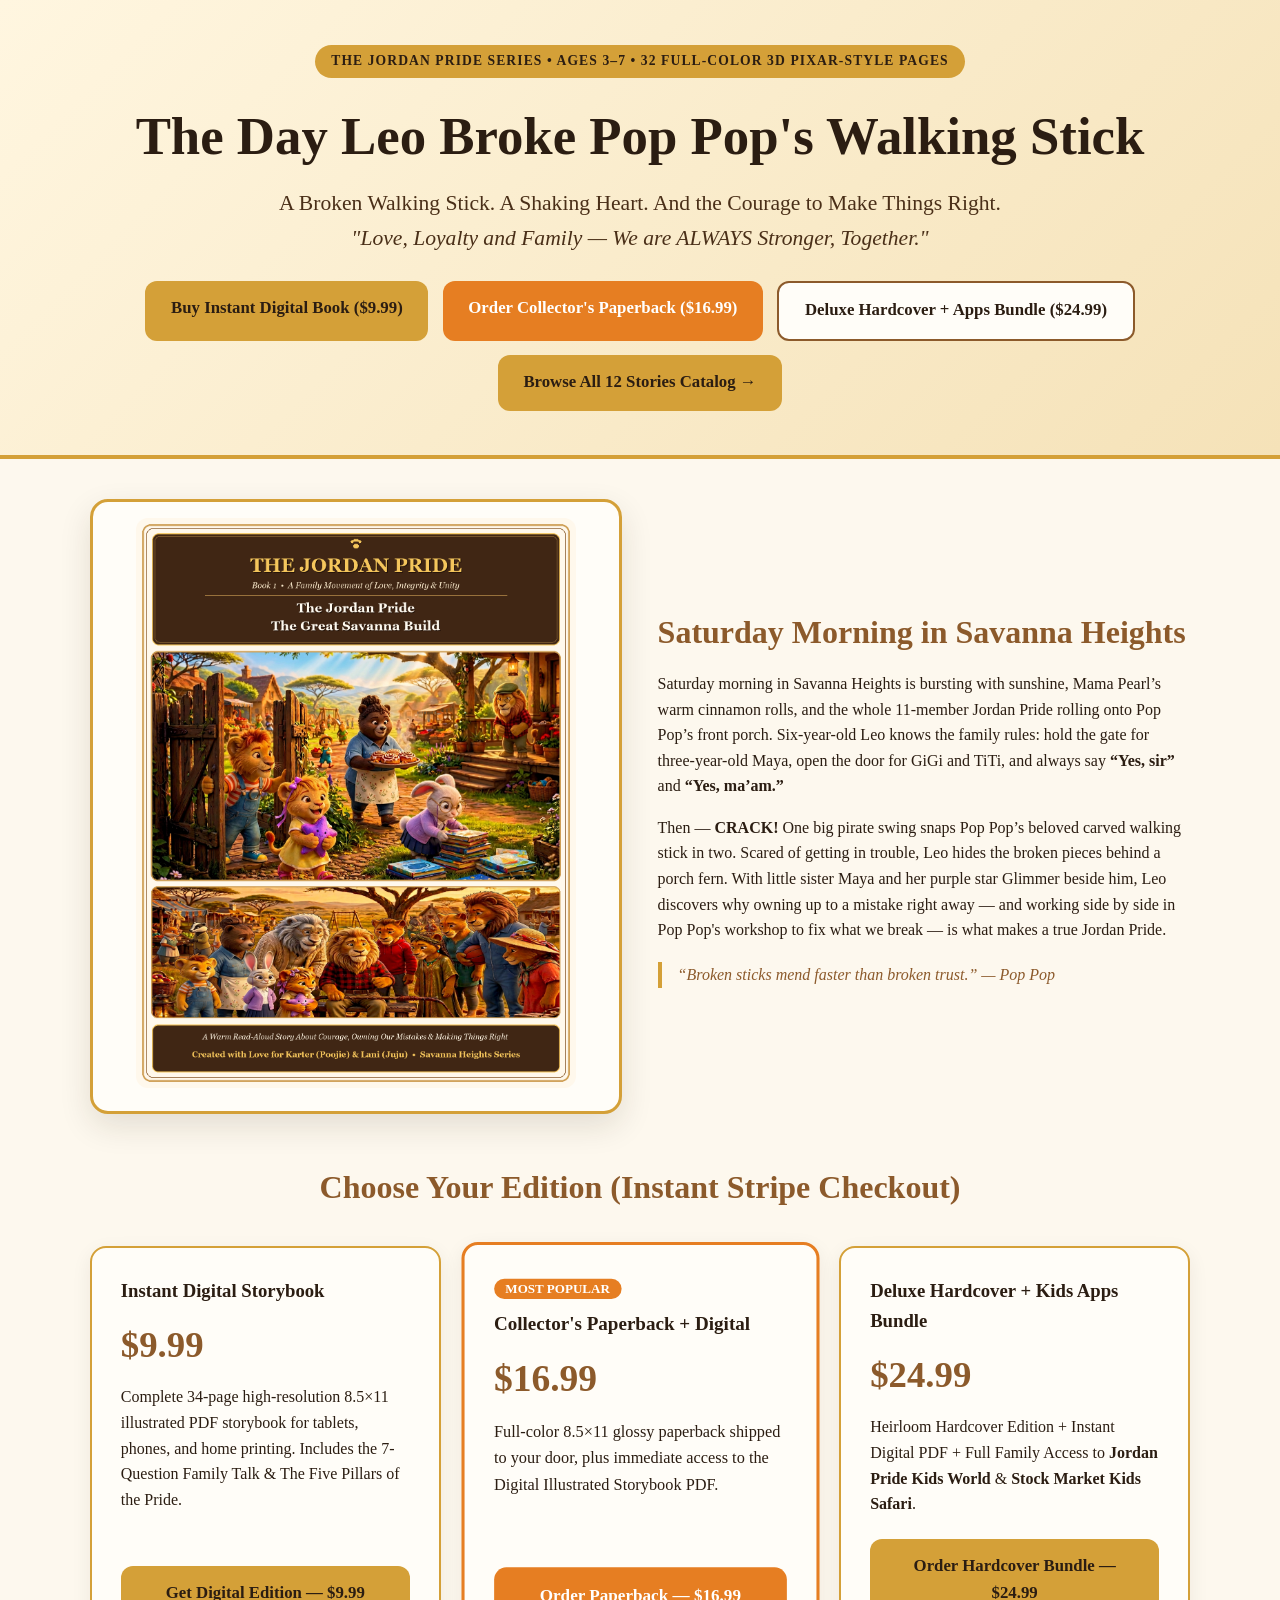
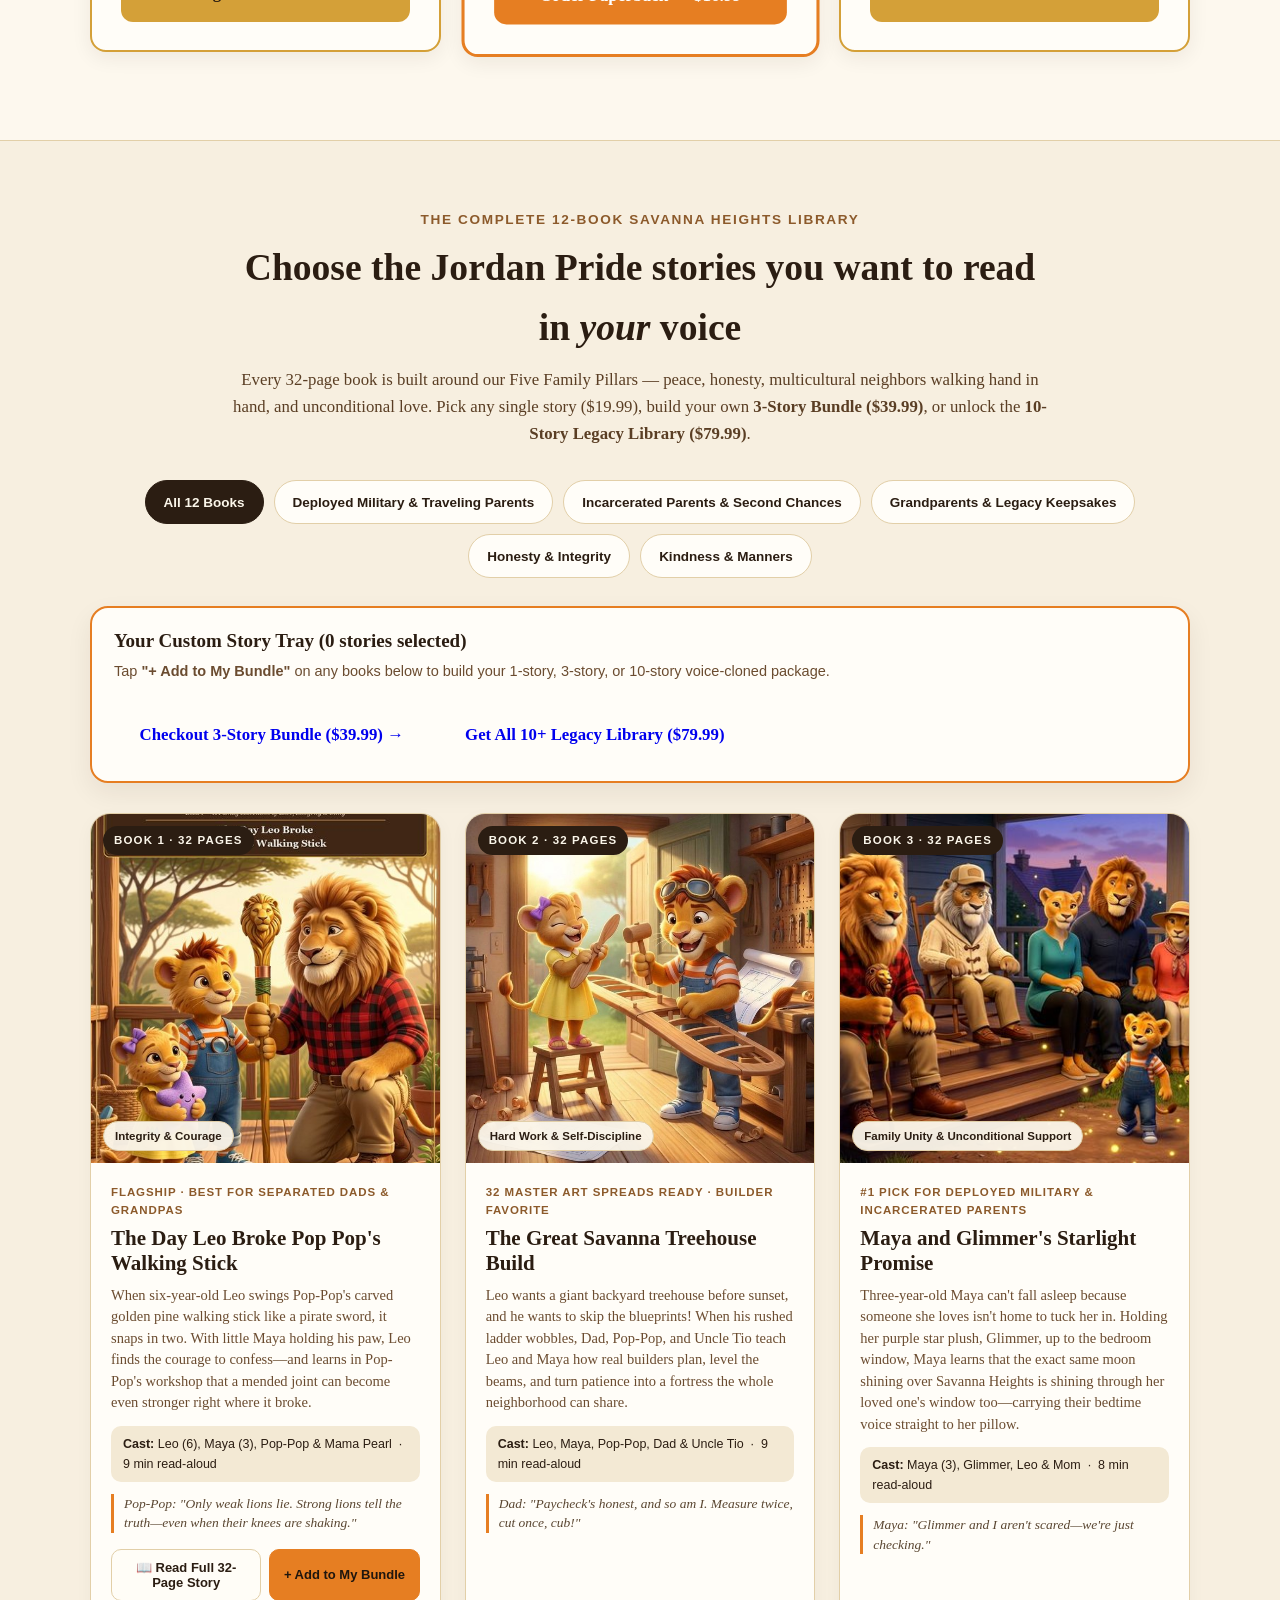
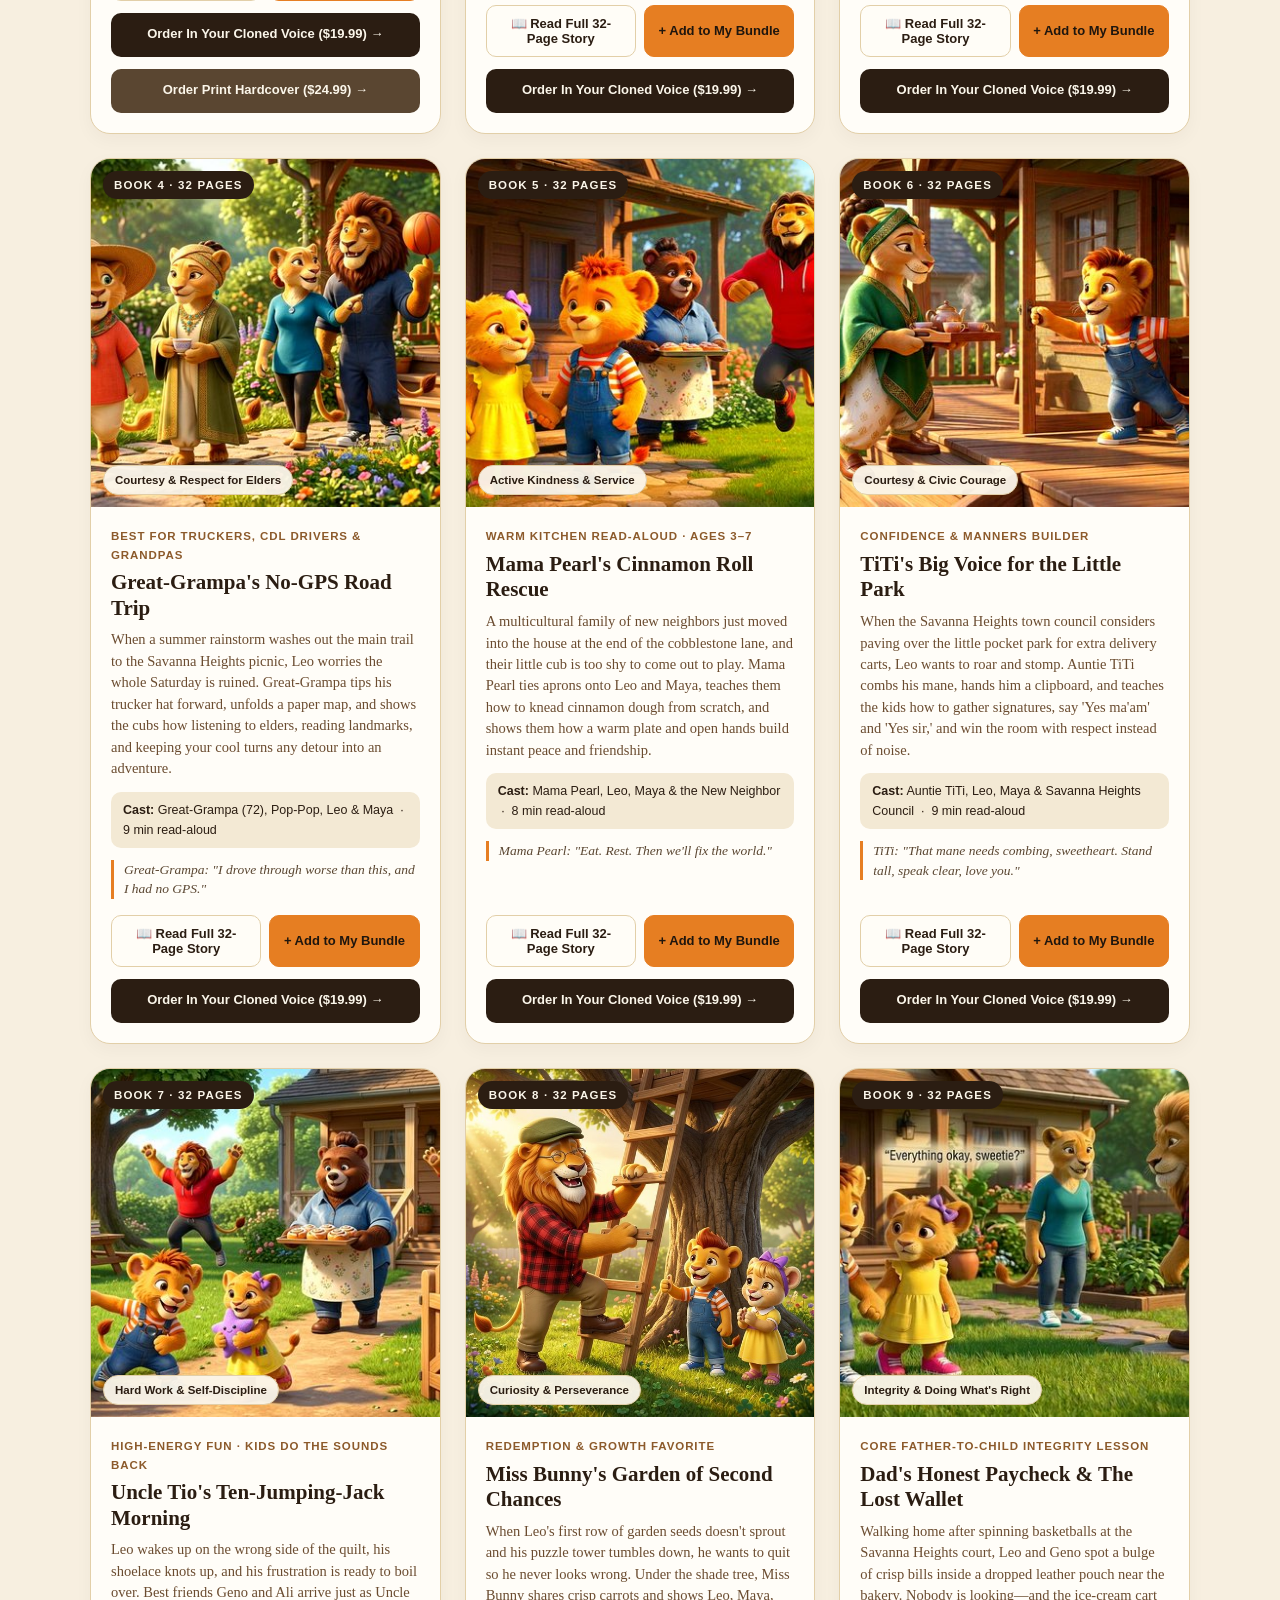
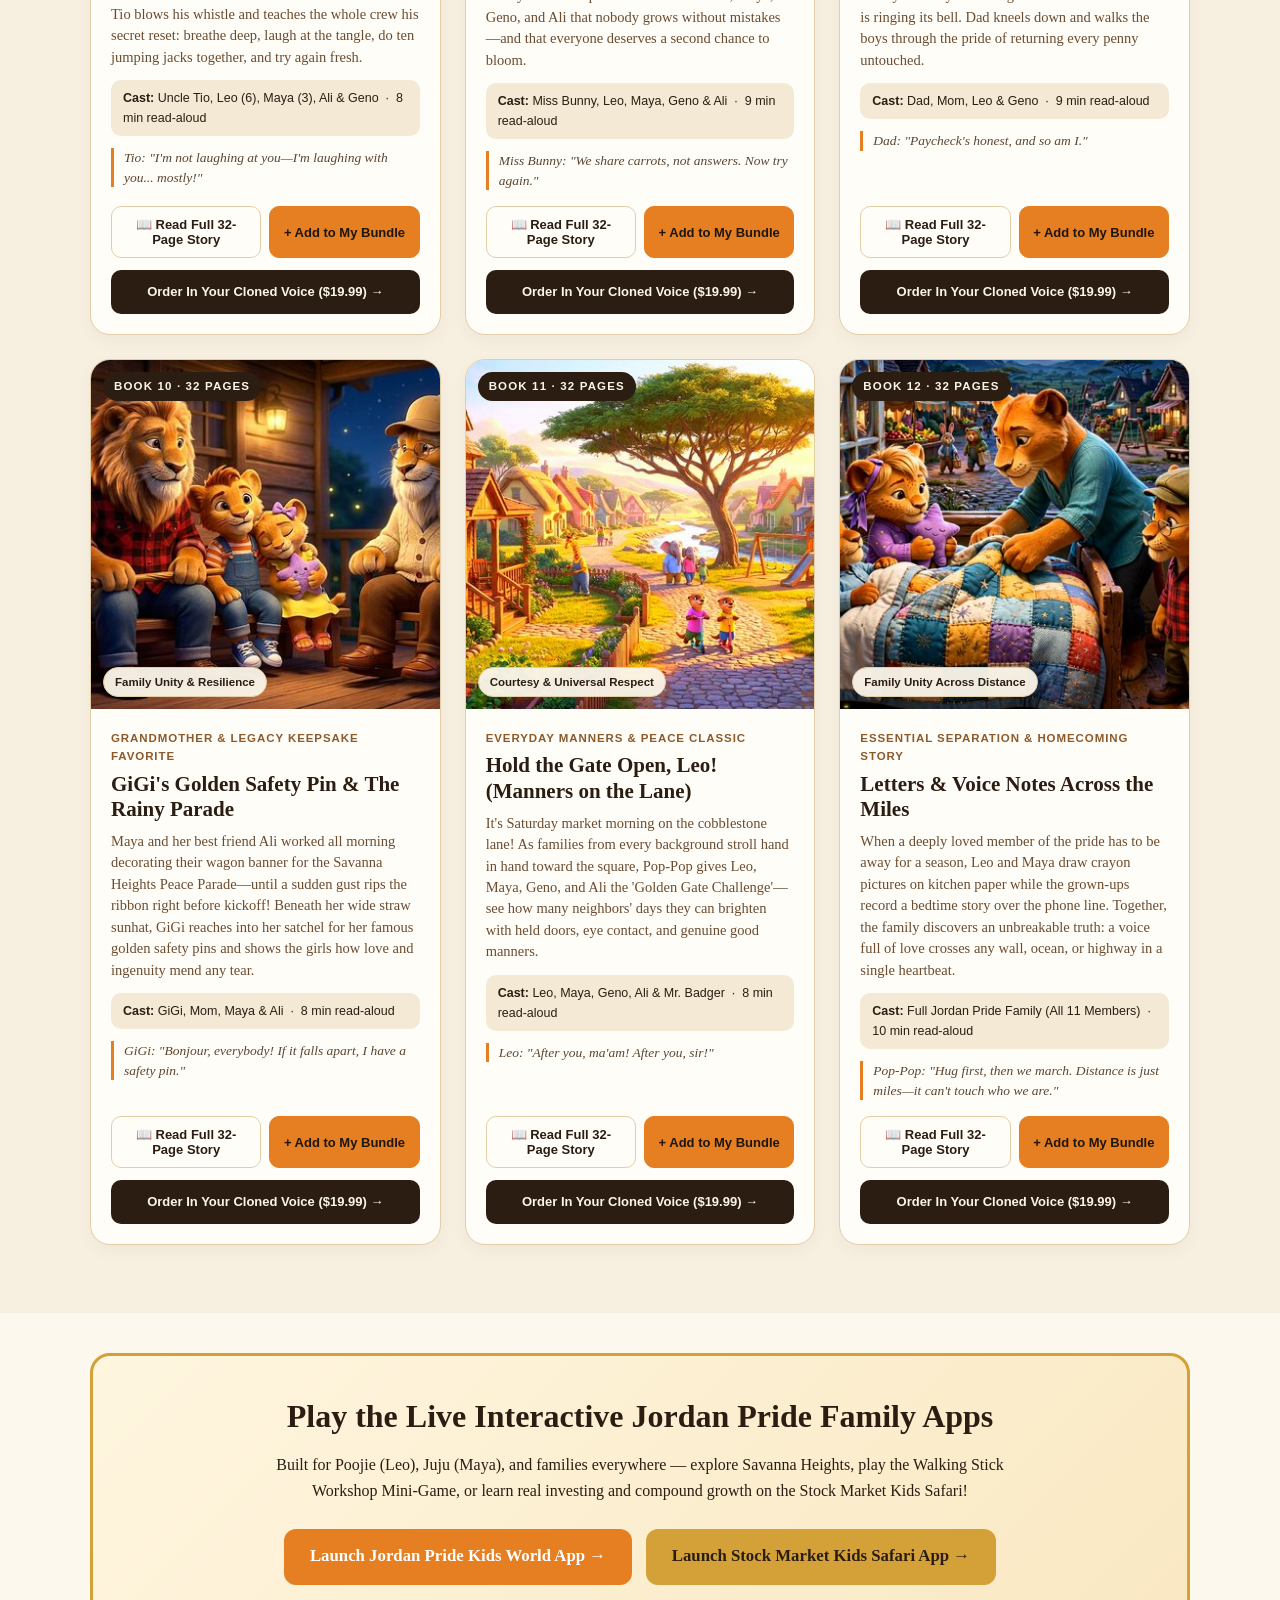
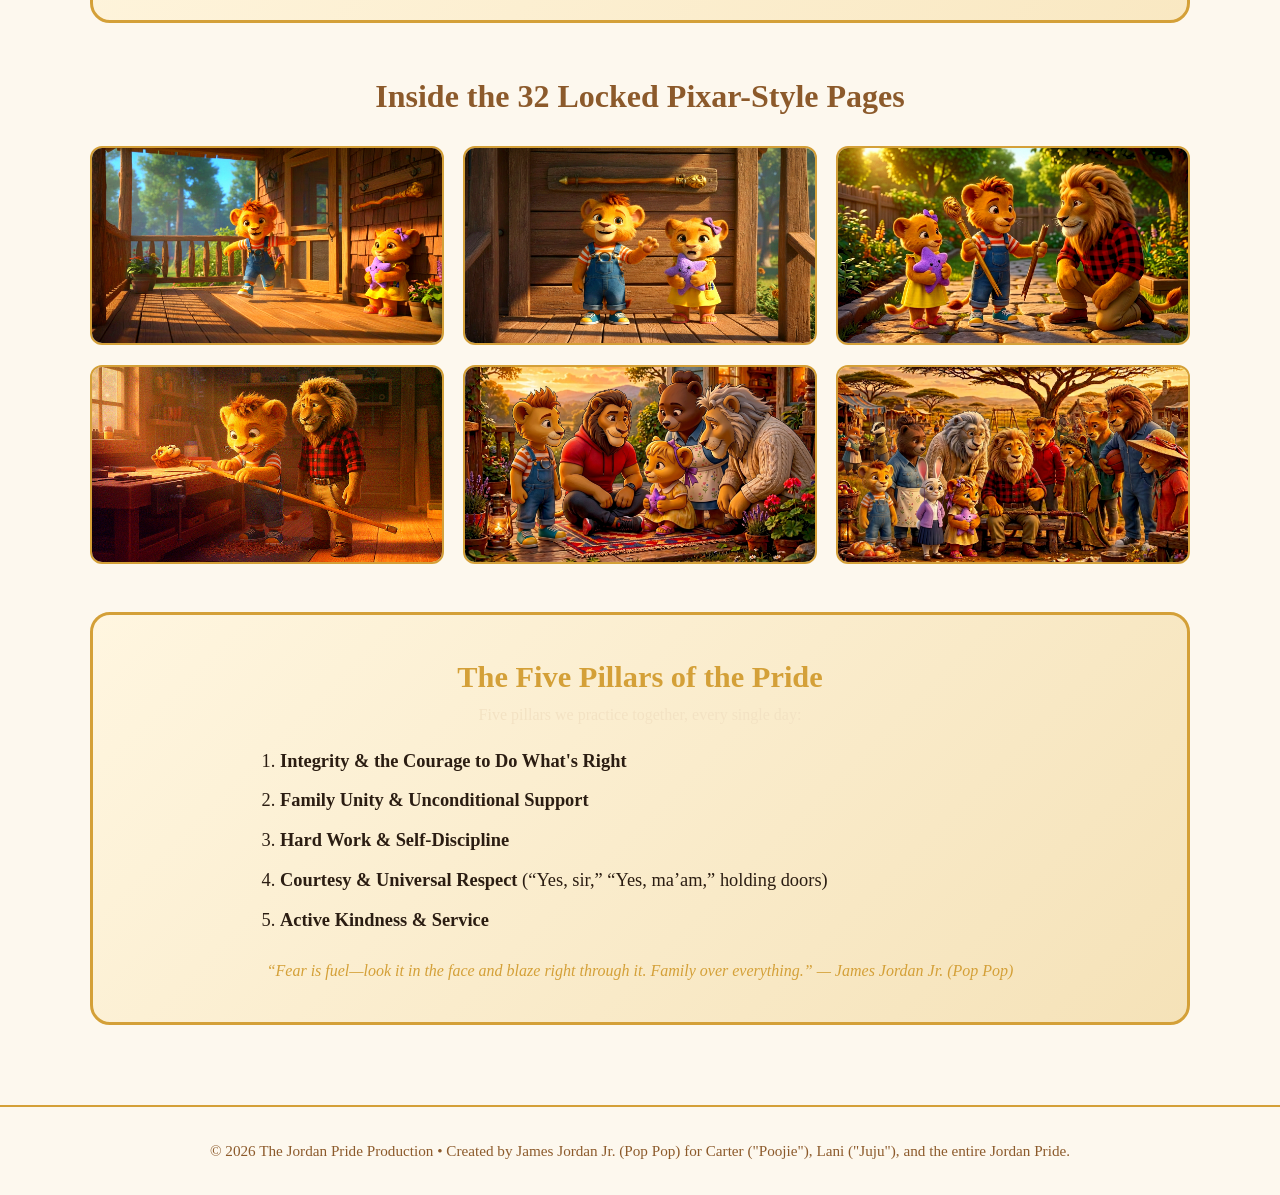
==== commit b1eff0b5: "Add all 32 illustrated spreads to Book 1 interactive reader + sync restored gallery images" ====
--- a/index.html
+++ b/index.html
@@ -1257,6 +1257,14 @@
       (b.sample_pages || []).forEach(function(sp) {
         const div = document.createElement('div');
         div.className = 'gv-sample-page';
+        if (sp.image) {
+          const img = document.createElement('img');
+          img.src = sp.image;
+          img.alt = 'Page ' + sp.page + ' — ' + sp.scene;
+          img.loading = 'lazy';
+          img.style.cssText = 'width:100%;border-radius:10px;margin-bottom:10px;border:1px solid #E5D5B5;display:block;';
+          div.appendChild(img);
+        }
         const st = document.createElement('strong');
         st.textContent = 'Page ' + sp.page + ' — ' + sp.scene;
         const p = document.createElement('p');
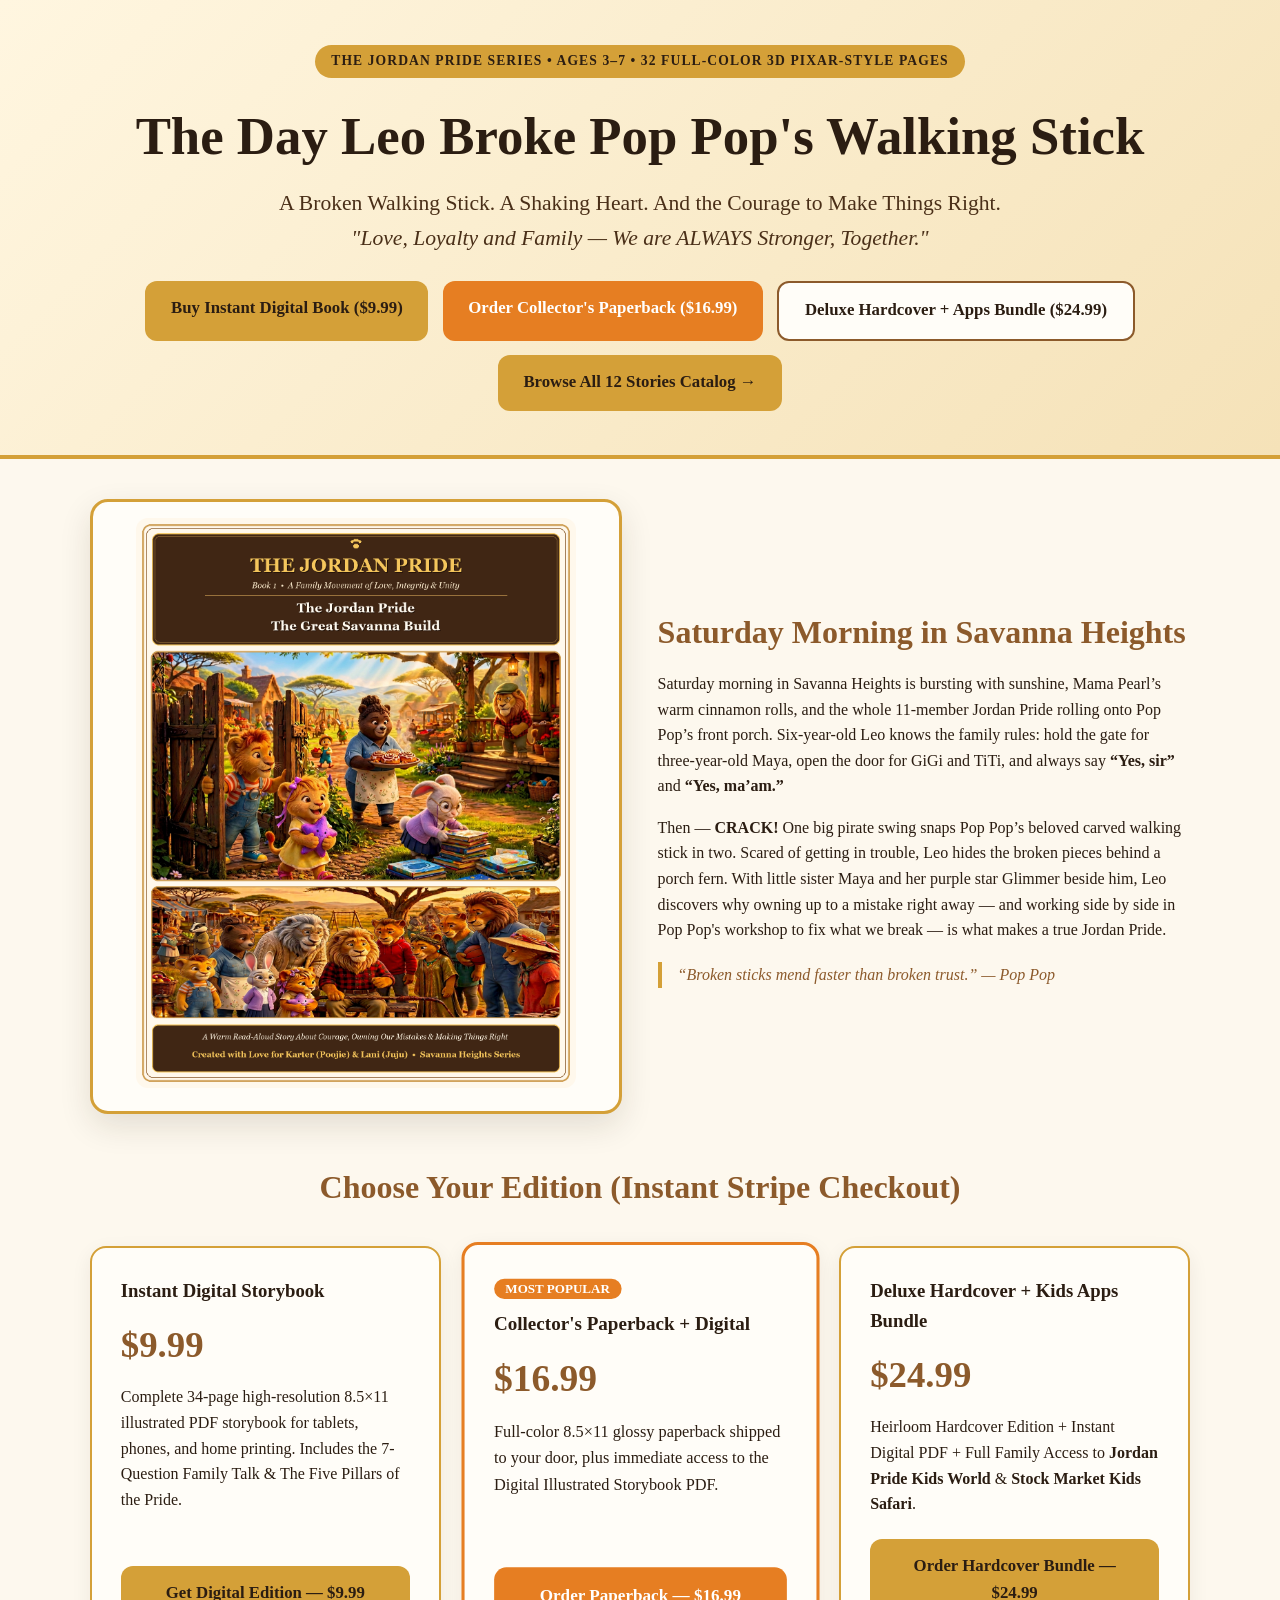
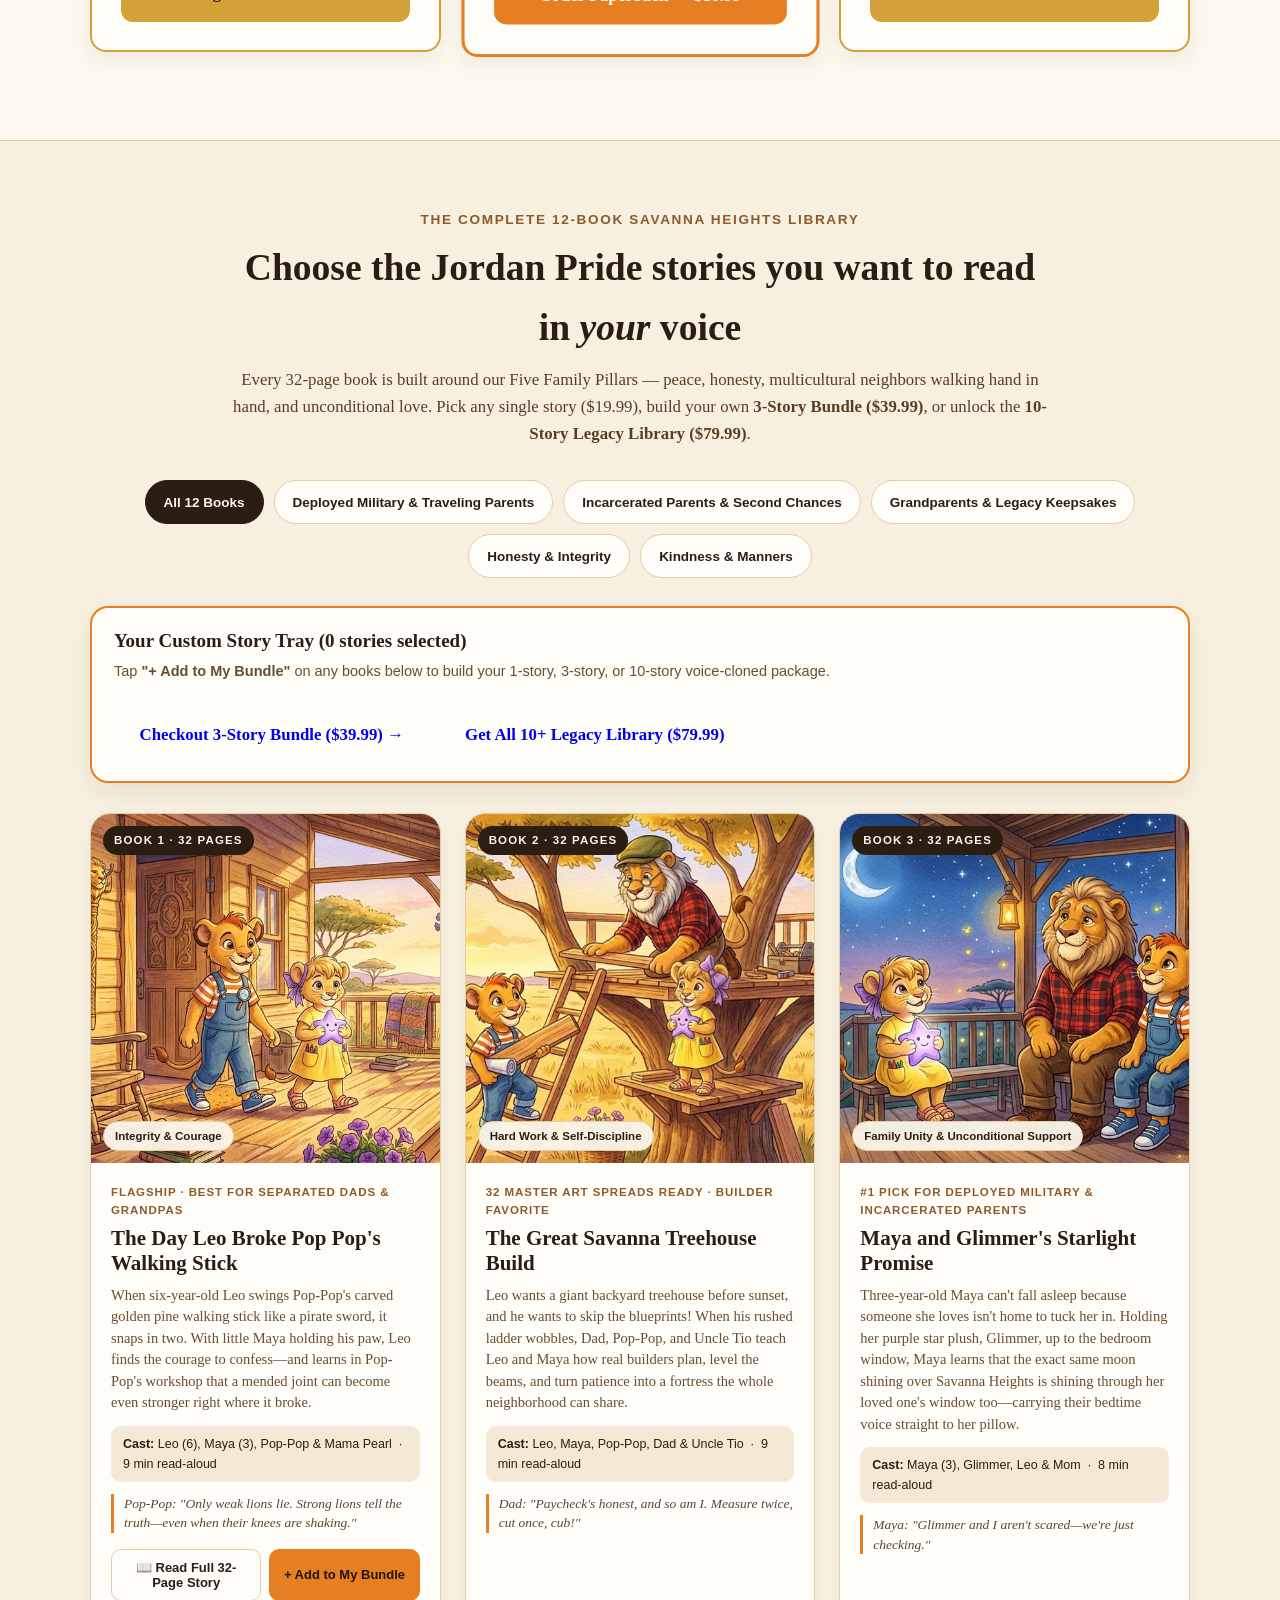
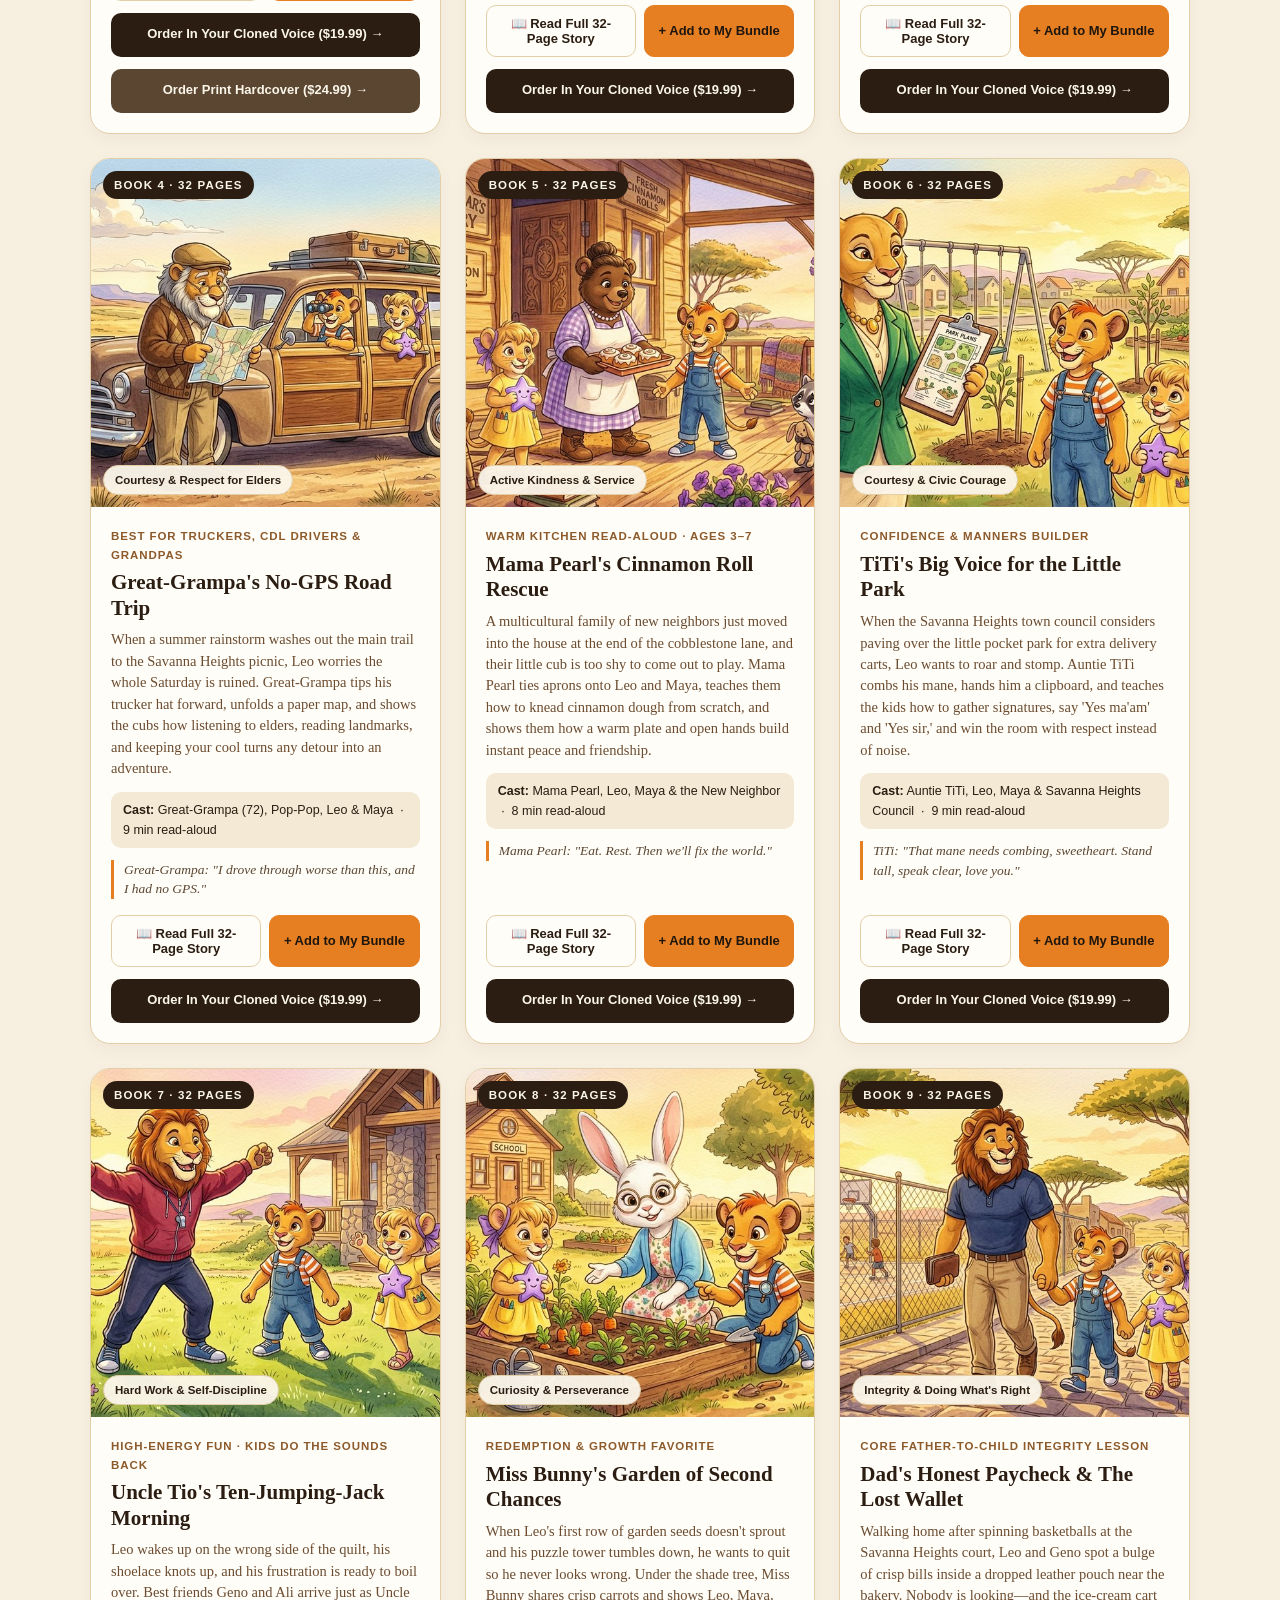
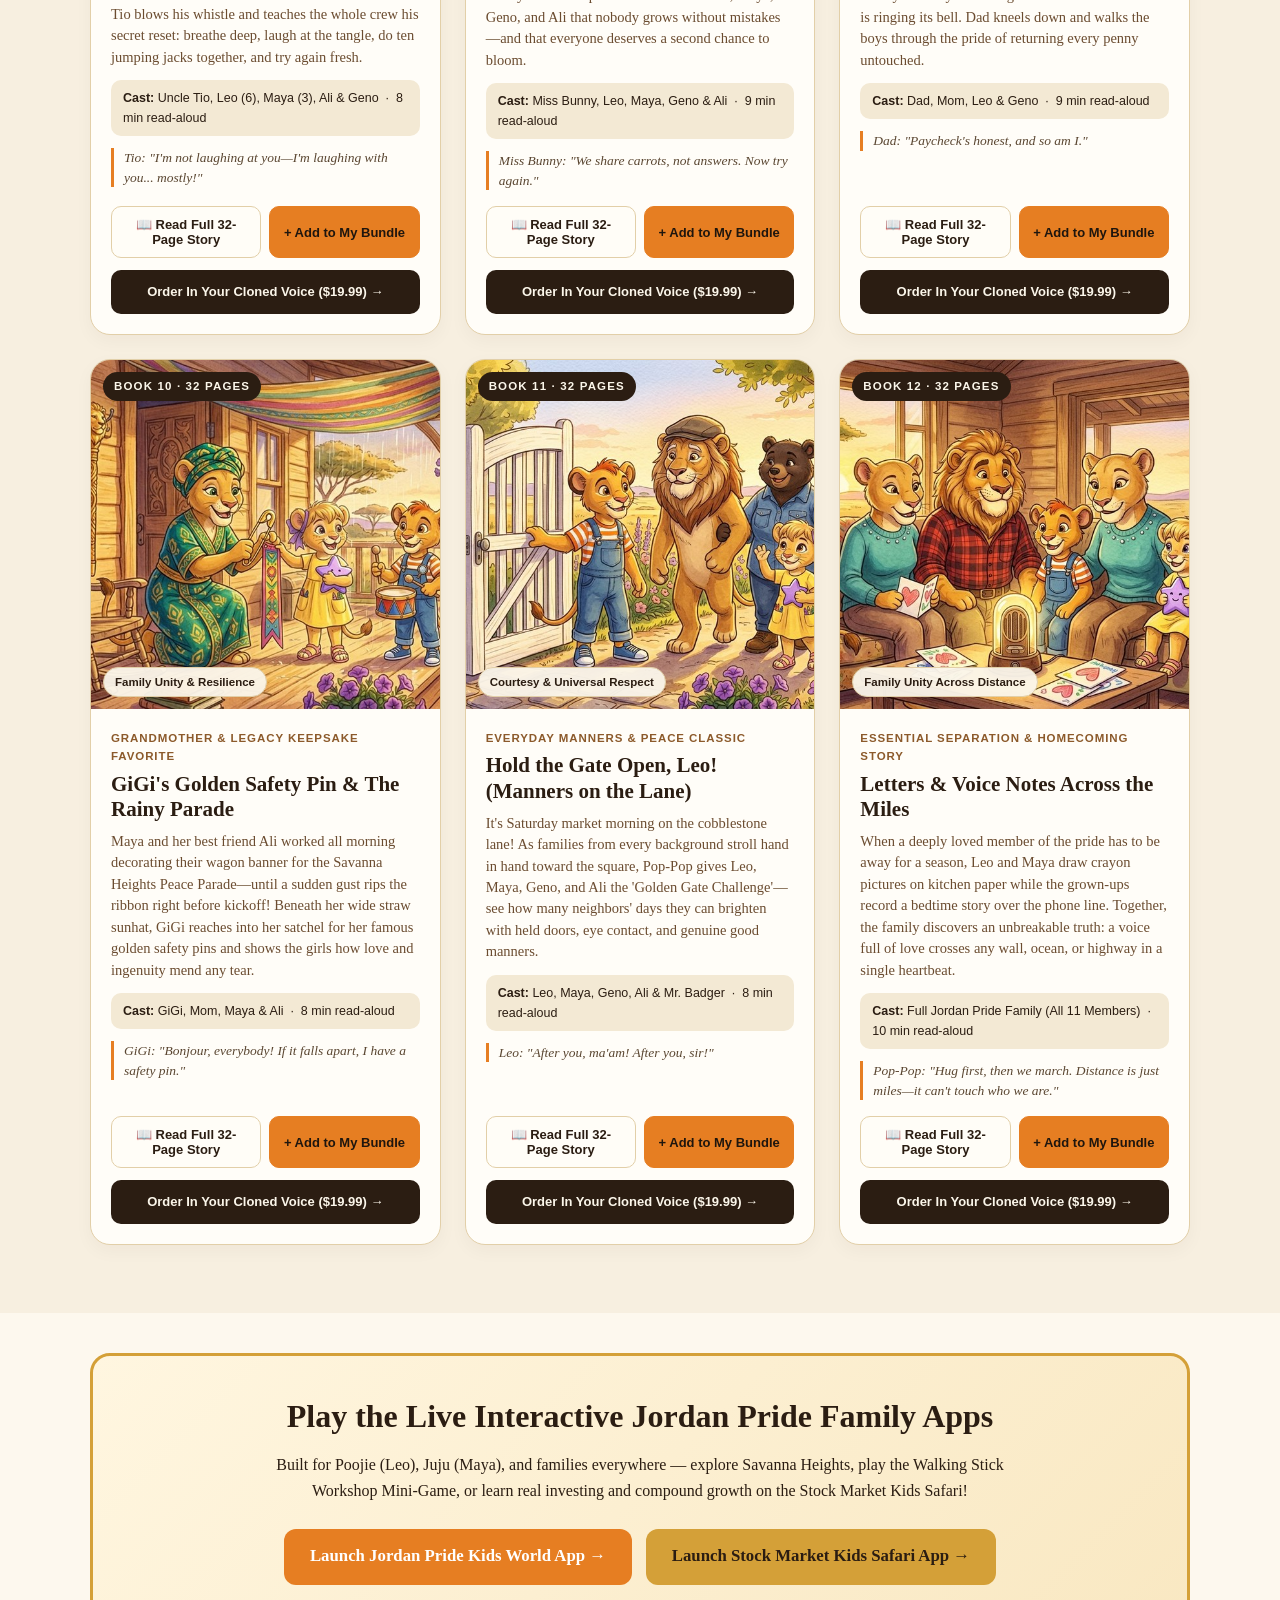
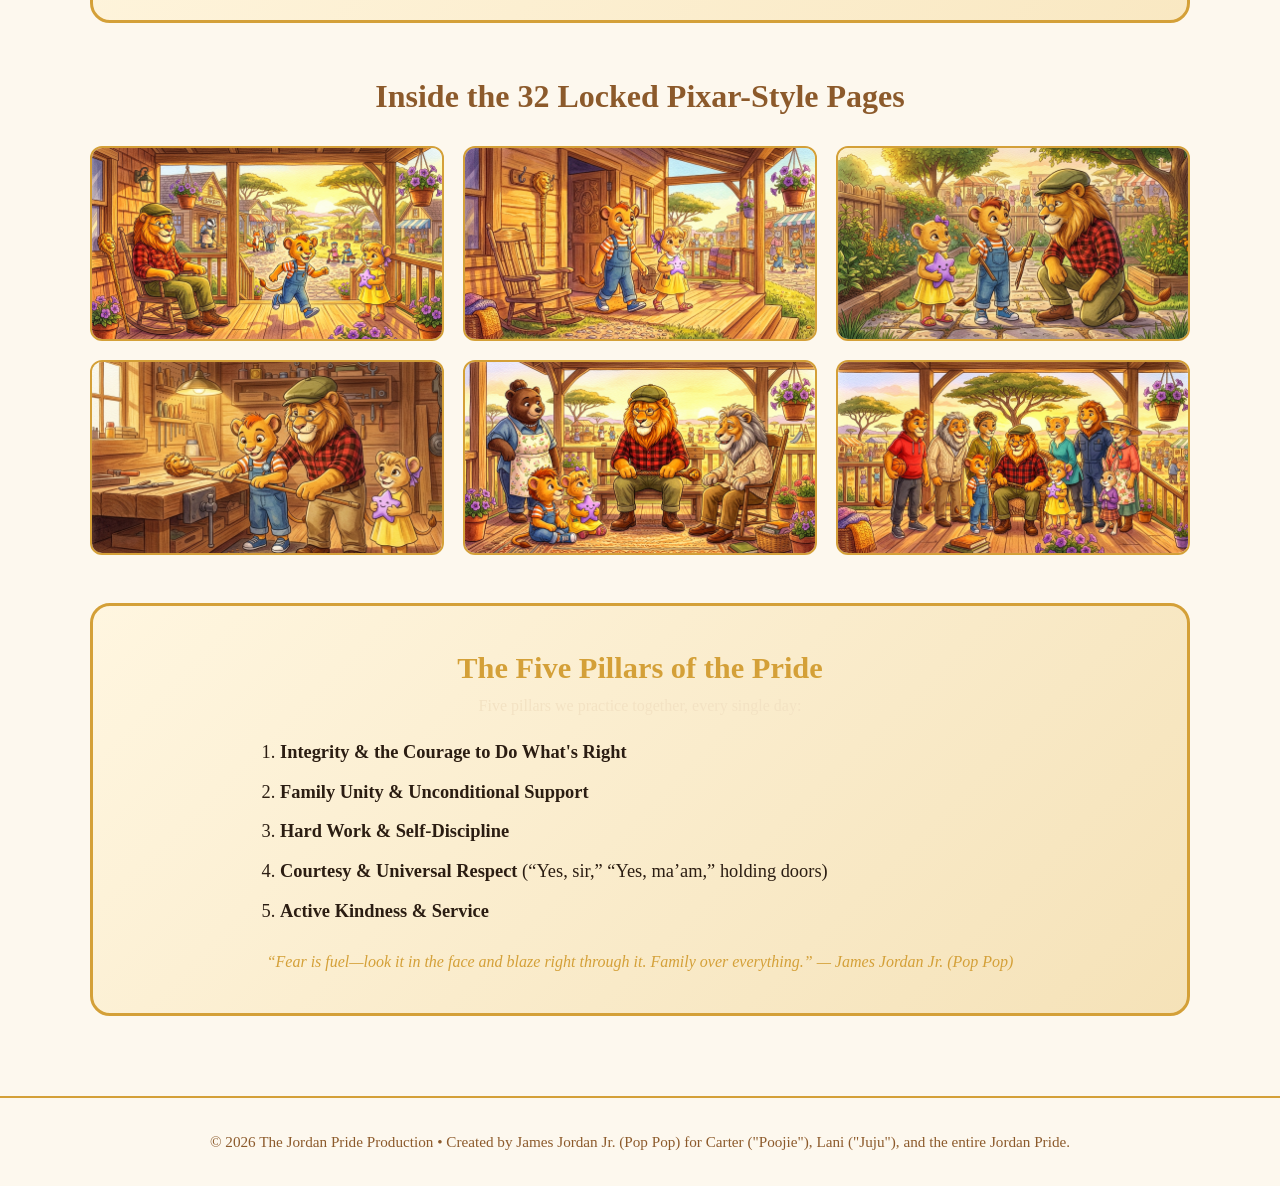
==== commit 22e2357c: "Sync inline const GV_BOOKS with Book 2 32-page 2D illustrated URLs" ====
--- a/index.html
+++ b/index.html
@@ -691,7 +691,7 @@
     <p>&copy; 2026 The Jordan Pride Production • Created by James Jordan Jr. (Pop Pop) for Carter ("Poojie"), Lani ("Juju"), and the entire Jordan Pride.</p>
   </footer>
 <script>
-  const GV_BOOKS = {"book-01": {"id": "book-01", "number": "Book 1", "title": "The Day Leo Broke Pop Pop's Walking Stick", "subtitle": "Telling the truth—even when your knees are shaking—and fixing what you broke side by side.", "pillar": "integrity", "pillar_label": "Integrity & Courage", "situation_tags": ["all", "military", "incarcerated", "grandparents", "integrity"], "situation_badge": "Flagship · Best for Separated Dads & Grandpas", "featured_cast": "Leo (6), Maya (3), Pop-Pop & Mama Pearl", "pages": 32, "runtime": "9 min read-aloud", "cover": "covers/book_01.jpg", "catchphrase": "Pop-Pop: \"Only weak lions lie. Strong lions tell the truth—even when their knees are shaking.\"", "synopsis": "When six-year-old Leo swings Pop-Pop's carved golden pine walking stick like a pirate sword, it snaps in two. With little Maya holding his paw, Leo finds the courage to confess—and learns in Pop-Pop's workshop that a mended joint can become even stronger right where it broke.", "personalized_hook": "Your cloned voice calls your child by name on Page 1, comforts them during the workshop repair, and closes with the 7 Family Talk bedtime questions.", "sample_pages": [{"page": 1, "kind": "FRONT", "scene": "Half-Title Still Life — Morning on the Porch Steps", "text": "The Jordan Pride — Book 1: The Day Leo Broke Pop Pop's Walking Stick (Half-Title & Dedication)"}, {"page": 2, "kind": "FRONT", "scene": "Title Page — Two Cubs Peeking Out", "text": "Welcome to Savanna Heights — The Day Leo Broke Pop Pop's Walking Stick (Title Page)"}, {"page": 3, "kind": "ILL", "scene": "Savanna Heights Wakes Up — Community Overview", "text": "Down the cobblestone lane, the whole neighborhood was waking up.
+  const GV_BOOKS = [{"id": "book-01", "number": "Book 1", "title": "The Day Leo Broke Pop Pop's Walking Stick", "subtitle": "Telling the truth—even when your knees are shaking—and fixing what you broke side by side.", "pillar": "integrity", "pillar_label": "Integrity & Courage", "situation_tags": ["all", "military", "incarcerated", "grandparents", "integrity"], "situation_badge": "Flagship · Best for Separated Dads & Grandpas", "featured_cast": "Leo (6), Maya (3), Pop-Pop & Mama Pearl", "pages": 32, "runtime": "9 min read-aloud", "cover": "covers/book_01.jpg", "catchphrase": "Pop-Pop: \"Only weak lions lie. Strong lions tell the truth—even when their knees are shaking.\"", "synopsis": "When six-year-old Leo swings Pop-Pop's carved golden pine walking stick like a pirate sword, it snaps in two. With little Maya holding his paw, Leo finds the courage to confess—and learns in Pop-Pop's workshop that a mended joint can become even stronger right where it broke.", "personalized_hook": "Your cloned voice calls your child by name on Page 1, comforts them during the workshop repair, and closes with the 7 Family Talk bedtime questions.", "sample_pages": [{"page": 1, "kind": "FRONT", "scene": "Half-Title Still Life — Morning on the Porch Steps", "text": "The Jordan Pride — Book 1: The Day Leo Broke Pop Pop's Walking Stick (Half-Title & Dedication)", "image": "./pages/book-01/page_01.jpg"}, {"page": 2, "kind": "FRONT", "scene": "Title Page — Two Cubs Peeking Out", "text": "Welcome to Savanna Heights — The Day Leo Broke Pop Pop's Walking Stick (Title Page)", "image": "./pages/book-01/page_02.jpg"}, {"page": 3, "kind": "ILL", "scene": "Savanna Heights Wakes Up — Community Overview", "text": "Down the cobblestone lane, the whole neighborhood was waking up.\nMr. Badger swept his bakery porch, Otter kids rode scooters past the playground,\nand warm golden sunshine spilled across Pop Pop's front yard.", "image": "./pages/book-01/page_03.jpg"}, {"page": 4, "kind": "TEXT", "scene": "Saturday Morning Arrival at Pop Pop's Gate", "text": "Mama Pearl marched through the garden carrying a tray of steaming cinnamon rolls.\nMiss Bunny stacked picture books under the shade tree while Tio counted jumping jacks—\"One! Two! Three!\"\nLeo held the wooden gate wide open. \"After you, Maya!\"\n\"Tank you, Leo!\" Maya giggled, hugging her purple star, Glimmer.", "image": "./pages/book-01/page_04.jpg"}, {"page": 5, "kind": "ILL", "scene": "The Whole Family Rolls In", "text": "One by one, the rest of the family came up the garden walk.\nMom pointed at a ruby hummingbird while Dad spun a basketball on one claw.\n\"Bonjour, everybody!\" called GiGi beneath her big straw sunhat,\nwhile Great-Grampa snoozed happily in his porch rocker, his trucker hat tipped over his nose.", "image": "./pages/book-01/page_05.jpg"}, {"page": 6, "kind": "TEXT", "scene": "Good Manners at the Front Door", "text": "TiTi arrived carrying a tray of warm lavender tea.\nLeo sprinted up the steps and pulled the heavy screen door open.\n\"Good morning, TiTi! Let me get that for you, ma'am.\"\n\"Why, thank you, Leo,\" TiTi smiled. \"What a thoughtful gentleman you are.\"", "image": "./pages/book-01/page_06.jpg"}, {"page": 7, "kind": "ILL", "scene": "The Treasure on the Porch Wall", "text": "Out on the quiet side of the porch hung Pop Pop's favorite treasure—\nhis hand-carved golden pine walking stick, polished smooth from a hundred savanna trails.\nLeo tipped his head back and stared up at the carved lion handle.", "image": "./pages/book-01/page_07.jpg"}, {"page": 8, "kind": "TEXT", "scene": "Uh-Oh! The Left Ear Twitch", "text": "Suddenly, Leo's left ear went TWITCH-TWITCH.\nIn Savanna Heights, whenever Leo's left ear wiggled, a wild idea was right behind it.\n\"Just one tiny pirate swing,\" Leo whispered.\nMaya hugged Glimmer tight. \"No, Leo! Pop Pop said look with our eyes, not our paws!\"", "image": "./pages/book-01/page_08.jpg"}, {"page": 9, "kind": "ILL", "scene": "Captain Leo's Big Pirate Swing", "text": "But Leo's left ear kept wiggling.\nHe lifted the heavy walking stick off its wooden hooks.\n\"Fear not, Matey Maya!\" Leo roared, leaping across the porch boards.\n\"Captain Leo will save the ship! SWISH! SWOOSH!\"", "image": "./pages/book-01/page_09.jpg"}, {"page": 10, "kind": "TEXT", "scene": "CRACK! Two Pieces on the Floor", "text": "WHACK! The stick struck the heavy oak porch post.\nCRACK!\nTwo splintered pieces of golden pine tumbled across the floorboards.\nMaya gasped, covering her mouth. Leo froze from his whiskers to his sneakers,\nand his tummy dropped all the way down into his shoes.", "image": "./pages/book-01/page_10.jpg"}, {"page": 11, "kind": "ILL", "scene": "The Worst Hiding Spot in Savanna Heights", "text": "Footsteps thumped around the corner of the house.\nLeo panicked. He scooped up both broken pieces and shoved them behind a tiny clay flowerpot.\nThe pot was six inches wide. The stick was four feet long.\nBoth ends poked out like a lion tail wearing tiny trousers.", "image": "./pages/book-01/page_11.jpg"}, {"page": 12, "kind": "TEXT", "scene": "Turning Down a Cinnamon Roll?!", "text": "Leo hurried into the yard and tried to whistle like nothing happened.\nTio was up to jumping jack number eleven. Leo counted them twice and got lost at seven.\n\"Warm cinnamon roll, sugar?\" Mama Pearl asked, holding out the frosting-drizzled tray.\n\"No, thank you, ma'am,\" Leo squeaked. Mama Pearl blinked. Leo NEVER said no to a cinnamon roll.", "image": "./pages/book-01/page_12.jpg"}, {"page": 13, "kind": "ILL", "scene": "Under the Acacia Tree — Maya Shares Glimmer", "text": "Leo ducked under the low branches of the great acacia tree and hugged his knees.\nLittle Maya padded over and plopped down beside him in the cool grass.\nWithout a word, she placed her favorite purple star, Glimmer, right into Leo's lap.", "image": "./pages/book-01/page_13.jpg"}, {"page": 14, "kind": "TEXT", "scene": "The Truth Is Like a Sneeze!", "text": "\"I won't tell anybody,\" Maya whispered—and then she told Glimmer the time, the weather, and half a song.\nShe tapped Leo's knee. \"Your tummy feels all twisty, huh?\"\n\"How did you know?\" Leo mumbled.\n\"Pop Pop says the truth is like a sneeze,\" Maya beamed. \"You hold it in... and then ACHOO! Out it pops!\"", "image": "./pages/book-01/page_14.jpg"}, {"page": 15, "kind": "ILL", "scene": "Picking Up the Pieces", "text": "On the porch, Great-Grampa mumbled in his sleep, \"Somebody's sitting on pins and needles.\"\nLeo let out a long breath. His three-year-old sister was right.\nHe walked back to the tiny flowerpot, picked up both broken halves,\nand Maya slid her small warm paw right into his.", "image": "./pages/book-01/page_15.jpg"}, {"page": 16, "kind": "TEXT", "scene": "The Long Walk Across the Yard", "text": "Side by side, the two cubs walked across the sunny lawn.\nLeo's legs felt as heavy as wet sand, but Maya squeezed his paw and kept walking.\n\"Everything okay, sweetie?\" Mom asked softly.\nOne by one, the chatter around the yard grew quiet as Pop Pop turned around.", "image": "./pages/book-01/page_16.jpg"}, {"page": 17, "kind": "ILL", "scene": "Eye to Eye with Pop Pop", "text": "Pop Pop looked down at the two broken pieces in Leo's paws.\nHe didn't yell. He didn't frown.\nInstead, Pop Pop knelt right down on the garden path until his wire-rimmed glasses\nwere level with Leo's wide amber eyes.", "image": "./pages/book-01/page_17.jpg"}, {"page": 18, "kind": "TEXT", "scene": "The Brave Confession", "text": "Leo stood as tall as a six-year-old cub could stand.\n\"Pop Pop, I took your walking stick without asking,\" Leo said, his voice shaking just once.\n\"I swung it like a pirate sword and broke it. I'm really sorry, sir.\"\nPop Pop rested a warm paw on Leo's shoulder. \"Thank you for telling me the truth, cub. That took real courage.\"", "image": "./pages/book-01/page_18.jpg"}, {"page": 19, "kind": "ILL", "scene": "Pop Pop's Golden Rule", "text": "Pop Pop stood up and looked gently around the gathered family.\n\"Remember this always,\" Pop Pop said in his deep, warm voice.\n\"Only weak lions lie. Strong lions tell the truth—even when their knees are shaking.\"", "image": "./pages/book-01/page_19.jpg"}, {"page": 20, "kind": "TEXT", "scene": "Broken Sticks vs. Broken Trust", "text": "Pop Pop held the two halves of golden pine together.\n\"Broken things can be fixed in an afternoon, Leo. Broken trust takes a whole lot longer.\"\nFrom his rocking chair, Great-Grampa gave a gummy grin. \"Whoo! He's been saying that since I had teeth!\"\nEveryone laughed, and the tight knot in Leo's tummy finally melted away.", "image": "./pages/book-01/page_20.jpg"}, {"page": 21, "kind": "ILL", "scene": "Heading to the Workshop", "text": "\"Now,\" Pop Pop winked, \"saying sorry is step one. Step two is making it right!\"\nHe took Leo's paw and led him down the stone path toward the woodworking shop.\nLeo trotted ahead to pull the heavy workshop door open. \"After you, sir!\"", "image": "./pages/book-01/page_21.jpg"}, {"page": 22, "kind": "TEXT", "scene": "Pop Pop's MacGyver Trick & Mama Pearl's DIY", "text": "Inside, the shop smelled like cedar shavings and warm linseed oil.\n\"Time for a little MacGyver magic,\" Pop Pop grinned. \"Look at what you have, imagine what it can become, and test it!\"\nHe fitted a sturdy brass dowel pin into the center of both broken ends,\nwhile Mama Pearl showed Leo how to brush on wood glue and tighten a twine clamp.", "image": "./pages/book-01/page_22.jpg"}, {"page": 23, "kind": "ILL", "scene": "Sanding Side by Side", "text": "Once the glue set, Pop Pop handed Leo a sheet of fine sandpaper.\nSCRITCH-SCRATCH, SCRITCH-SCRATCH!\nGolden sawdust danced in the sunbeams as Leo sanded the joint smooth,\nwith the tip of his pink tongue poking out the side of his mouth in concentration.", "image": "./pages/book-01/page_23.jpg"}, {"page": 24, "kind": "TEXT", "scene": "The Leather Grip", "text": "Pop Pop watched Leo work, his golden eyes crinkling with a proud smile.\nTogether they wrapped a strip of soft brown leather tightly around the mended seam.\n\"Look at that joint, Leo,\" Pop Pop said softly.\n\"Because you owned your mistake and did the work, it's even stronger right where it broke.\"", "image": "./pages/book-01/page_24.jpg"}, {"page": 25, "kind": "ILL", "scene": "Back Out to the Yard!", "text": "The workshop door swung open, and Leo stepped out carrying the mended walking stick.\nA thin golden ring gleamed next to the new leather grip like a badge of honor.\nAcross the lawn, the whole family burst into cheers and applause!", "image": "./pages/book-01/page_25.jpg"}, {"page": 26, "kind": "TEXT", "scene": "Maya's Biggest Hug", "text": "Maya bolted across the grass so fast her purple ear-bow fluttered.\nShe flung both arms around Leo's neck, squishing Glimmer right between their chests.\n\"You fixed it, Leo!\" Maya cheered. \"And your tummy doesn't even hurt anymore!\"", "image": "./pages/book-01/page_26.jpg"}, {"page": 27, "kind": "ILL", "scene": "Fireflies Over Savanna Heights", "text": "As sunset painted the Savanna Heights rooftops violet and gold,\nhundreds of glowing fireflies drifted up from the riverbank.\nNeighbors waved goodnight from the cobblestone lane while the family gathered on the wide front porch.", "image": "./pages/book-01/page_27.jpg"}, {"page": 28, "kind": "TEXT", "scene": "Three Things That Hold Us Together", "text": "Pop Pop rested the mended walking stick across his knees.\n\"Honesty, love, and loyalty,\" Pop Pop said softly, looking at each face around the circle.\n\"Those three things will carry you down any trail.\"\nLeo leaned against Pop Pop's arm, Maya leaned on Leo, and Great-Grampa whispered, \"Every single time.\"", "image": "./pages/book-01/page_28.jpg"}, {"page": 29, "kind": "ILL", "scene": "Bedtime by the Window", "text": "That night, Mom tucked Leo and Maya under their cozy patchwork quilts.\nMoonlight silvered the bedroom window, and Pop Pop's mended stick stood beside the dresser,\nready for Sunday morning's walk.", "image": "./pages/book-01/page_29.jpg"}, {"page": 30, "kind": "TEXT", "scene": "The Bravest Lion I Know", "text": "\"Mom?\" Leo whispered. \"Telling the truth was the scariest thing I did all day... but afterward, my heart felt light.\"\nMom kissed his forehead. \"That's how you know you did the right thing, sweetheart.\"\nFrom the next bed, Maya yawned around Glimmer. \"Goodnight, Leo. You're the bravest lion I know.\"", "image": "./pages/book-01/page_30.jpg"}, {"page": 31, "kind": "BACK - FAMILY TALK", "scene": "Family Talk — 7 Questions for Tonight", "text": "Family Talk: 7 Questions for Tonight", "image": "./pages/book-01/page_31.jpg"}, {"page": 32, "kind": "BACK - FIVE PILLARS", "scene": "Our Family Promise", "text": "The Five Pillars of the Pride\n1. Integrity & the Courage to Do What's Right\n2. Family Unity & Unconditional Support\n3. Hard Work & Self-Discipline\n4. Courtesy & Universal Respect\n5. Active Kindness & Service\nIn our pride, we take care of each other.", "image": "./pages/book-01/page_32.jpg"}], "stripe_single_voice": "https://buy.stripe.com/28E6oA5T54eDcpK7Kx08g1l", "stripe_bundle_3": "https://buy.stripe.com/3cIaEQftFeTh3TefcZ08g1m", "stripe_library_10": "https://buy.stripe.com/6oUcMYdlxbH5gG06Gt08g1n", "stripe_plush": "https://buy.stripe.com/6oU5kw6X96mLgG0e8V08g1o", "stripe_print_hardcover": "https://buy.stripe.com/bJe6oA5T55iHgG02qd08g0i", "stripe_print_paperback": "https://buy.stripe.com/28E9AMa9l9yX4Xigh308g0h", "full_pages": [{"page": 1, "kind": "FRONT", "scene": "Half-Title Still Life — Morning on the Porch Steps", "text": "The Jordan Pride — Book 1: The Day Leo Broke Pop Pop's Walking Stick (Half-Title & Dedication)", "image": "./pages/book-01/page_01.jpg"}, {"page": 2, "kind": "FRONT", "scene": "Title Page — Two Cubs Peeking Out", "text": "Welcome to Savanna Heights — The Day Leo Broke Pop Pop's Walking Stick (Title Page)", "image": "./pages/book-01/page_02.jpg"}, {"page": 3, "kind": "ILL", "scene": "Savanna Heights Wakes Up — Community Overview", "text": "Down the cobblestone lane, the whole neighborhood was waking up.\nMr. Badger swept his bakery porch, Otter kids rode scooters past the playground,\nand warm golden sunshine spilled across Pop Pop's front yard.", "image": "./pages/book-01/page_03.jpg"}, {"page": 4, "kind": "TEXT", "scene": "Saturday Morning Arrival at Pop Pop's Gate", "text": "Mama Pearl marched through the garden carrying a tray of steaming cinnamon rolls.\nMiss Bunny stacked picture books under the shade tree while Tio counted jumping jacks—\"One! Two! Three!\"\nLeo held the wooden gate wide open. \"After you, Maya!\"\n\"Tank you, Leo!\" Maya giggled, hugging her purple star, Glimmer.", "image": "./pages/book-01/page_04.jpg"}, {"page": 5, "kind": "ILL", "scene": "The Whole Family Rolls In", "text": "One by one, the rest of the family came up the garden walk.\nMom pointed at a ruby hummingbird while Dad spun a basketball on one claw.\n\"Bonjour, everybody!\" called GiGi beneath her big straw sunhat,\nwhile Great-Grampa snoozed happily in his porch rocker, his trucker hat tipped over his nose.", "image": "./pages/book-01/page_05.jpg"}, {"page": 6, "kind": "TEXT", "scene": "Good Manners at the Front Door", "text": "TiTi arrived carrying a tray of warm lavender tea.\nLeo sprinted up the steps and pulled the heavy screen door open.\n\"Good morning, TiTi! Let me get that for you, ma'am.\"\n\"Why, thank you, Leo,\" TiTi smiled. \"What a thoughtful gentleman you are.\"", "image": "./pages/book-01/page_06.jpg"}, {"page": 7, "kind": "ILL", "scene": "The Treasure on the Porch Wall", "text": "Out on the quiet side of the porch hung Pop Pop's favorite treasure—\nhis hand-carved golden pine walking stick, polished smooth from a hundred savanna trails.\nLeo tipped his head back and stared up at the carved lion handle.", "image": "./pages/book-01/page_07.jpg"}, {"page": 8, "kind": "TEXT", "scene": "Uh-Oh! The Left Ear Twitch", "text": "Suddenly, Leo's left ear went TWITCH-TWITCH.\nIn Savanna Heights, whenever Leo's left ear wiggled, a wild idea was right behind it.\n\"Just one tiny pirate swing,\" Leo whispered.\nMaya hugged Glimmer tight. \"No, Leo! Pop Pop said look with our eyes, not our paws!\"", "image": "./pages/book-01/page_08.jpg"}, {"page": 9, "kind": "ILL", "scene": "Captain Leo's Big Pirate Swing", "text": "But Leo's left ear kept wiggling.\nHe lifted the heavy walking stick off its wooden hooks.\n\"Fear not, Matey Maya!\" Leo roared, leaping across the porch boards.\n\"Captain Leo will save the ship! SWISH! SWOOSH!\"", "image": "./pages/book-01/page_09.jpg"}, {"page": 10, "kind": "TEXT", "scene": "CRACK! Two Pieces on the Floor", "text": "WHACK! The stick struck the heavy oak porch post.\nCRACK!\nTwo splintered pieces of golden pine tumbled across the floorboards.\nMaya gasped, covering her mouth. Leo froze from his whiskers to his sneakers,\nand his tummy dropped all the way down into his shoes.", "image": "./pages/book-01/page_10.jpg"}, {"page": 11, "kind": "ILL", "scene": "The Worst Hiding Spot in Savanna Heights", "text": "Footsteps thumped around the corner of the house.\nLeo panicked. He scooped up both broken pieces and shoved them behind a tiny clay flowerpot.\nThe pot was six inches wide. The stick was four feet long.\nBoth ends poked out like a lion tail wearing tiny trousers.", "image": "./pages/book-01/page_11.jpg"}, {"page": 12, "kind": "TEXT", "scene": "Turning Down a Cinnamon Roll?!", "text": "Leo hurried into the yard and tried to whistle like nothing happened.\nTio was up to jumping jack number eleven. Leo counted them twice and got lost at seven.\n\"Warm cinnamon roll, sugar?\" Mama Pearl asked, holding out the frosting-drizzled tray.\n\"No, thank you, ma'am,\" Leo squeaked. Mama Pearl blinked. Leo NEVER said no to a cinnamon roll.", "image": "./pages/book-01/page_12.jpg"}, {"page": 13, "kind": "ILL", "scene": "Under the Acacia Tree — Maya Shares Glimmer", "text": "Leo ducked under the low branches of the great acacia tree and hugged his knees.\nLittle Maya padded over and plopped down beside him in the cool grass.\nWithout a word, she placed her favorite purple star, Glimmer, right into Leo's lap.", "image": "./pages/book-01/page_13.jpg"}, {"page": 14, "kind": "TEXT", "scene": "The Truth Is Like a Sneeze!", "text": "\"I won't tell anybody,\" Maya whispered—and then she told Glimmer the time, the weather, and half a song.\nShe tapped Leo's knee. \"Your tummy feels all twisty, huh?\"\n\"How did you know?\" Leo mumbled.\n\"Pop Pop says the truth is like a sneeze,\" Maya beamed. \"You hold it in... and then ACHOO! Out it pops!\"", "image": "./pages/book-01/page_14.jpg"}, {"page": 15, "kind": "ILL", "scene": "Picking Up the Pieces", "text": "On the porch, Great-Grampa mumbled in his sleep, \"Somebody's sitting on pins and needles.\"\nLeo let out a long breath. His three-year-old sister was right.\nHe walked back to the tiny flowerpot, picked up both broken halves,\nand Maya slid her small warm paw right into his.", "image": "./pages/book-01/page_15.jpg"}, {"page": 16, "kind": "TEXT", "scene": "The Long Walk Across the Yard", "text": "Side by side, the two cubs walked across the sunny lawn.\nLeo's legs felt as heavy as wet sand, but Maya squeezed his paw and kept walking.\n\"Everything okay, sweetie?\" Mom asked softly.\nOne by one, the chatter around the yard grew quiet as Pop Pop turned around.", "image": "./pages/book-01/page_16.jpg"}, {"page": 17, "kind": "ILL", "scene": "Eye to Eye with Pop Pop", "text": "Pop Pop looked down at the two broken pieces in Leo's paws.\nHe didn't yell. He didn't frown.\nInstead, Pop Pop knelt right down on the garden path until his wire-rimmed glasses\nwere level with Leo's wide amber eyes.", "image": "./pages/book-01/page_17.jpg"}, {"page": 18, "kind": "TEXT", "scene": "The Brave Confession", "text": "Leo stood as tall as a six-year-old cub could stand.\n\"Pop Pop, I took your walking stick without asking,\" Leo said, his voice shaking just once.\n\"I swung it like a pirate sword and broke it. I'm really sorry, sir.\"\nPop Pop rested a warm paw on Leo's shoulder. \"Thank you for telling me the truth, cub. That took real courage.\"", "image": "./pages/book-01/page_18.jpg"}, {"page": 19, "kind": "ILL", "scene": "Pop Pop's Golden Rule", "text": "Pop Pop stood up and looked gently around the gathered family.\n\"Remember this always,\" Pop Pop said in his deep, warm voice.\n\"Only weak lions lie. Strong lions tell the truth—even when their knees are shaking.\"", "image": "./pages/book-01/page_19.jpg"}, {"page": 20, "kind": "TEXT", "scene": "Broken Sticks vs. Broken Trust", "text": "Pop Pop held the two halves of golden pine together.\n\"Broken things can be fixed in an afternoon, Leo. Broken trust takes a whole lot longer.\"\nFrom his rocking chair, Great-Grampa gave a gummy grin. \"Whoo! He's been saying that since I had teeth!\"\nEveryone laughed, and the tight knot in Leo's tummy finally melted away.", "image": "./pages/book-01/page_20.jpg"}, {"page": 21, "kind": "ILL", "scene": "Heading to the Workshop", "text": "\"Now,\" Pop Pop winked, \"saying sorry is step one. Step two is making it right!\"\nHe took Leo's paw and led him down the stone path toward the woodworking shop.\nLeo trotted ahead to pull the heavy workshop door open. \"After you, sir!\"", "image": "./pages/book-01/page_21.jpg"}, {"page": 22, "kind": "TEXT", "scene": "Pop Pop's MacGyver Trick & Mama Pearl's DIY", "text": "Inside, the shop smelled like cedar shavings and warm linseed oil.\n\"Time for a little MacGyver magic,\" Pop Pop grinned. \"Look at what you have, imagine what it can become, and test it!\"\nHe fitted a sturdy brass dowel pin into the center of both broken ends,\nwhile Mama Pearl showed Leo how to brush on wood glue and tighten a twine clamp.", "image": "./pages/book-01/page_22.jpg"}, {"page": 23, "kind": "ILL", "scene": "Sanding Side by Side", "text": "Once the glue set, Pop Pop handed Leo a sheet of fine sandpaper.\nSCRITCH-SCRATCH, SCRITCH-SCRATCH!\nGolden sawdust danced in the sunbeams as Leo sanded the joint smooth,\nwith the tip of his pink tongue poking out the side of his mouth in concentration.", "image": "./pages/book-01/page_23.jpg"}, {"page": 24, "kind": "TEXT", "scene": "The Leather Grip", "text": "Pop Pop watched Leo work, his golden eyes crinkling with a proud smile.\nTogether they wrapped a strip of soft brown leather tightly around the mended seam.\n\"Look at that joint, Leo,\" Pop Pop said softly.\n\"Because you owned your mistake and did the work, it's even stronger right where it broke.\"", "image": "./pages/book-01/page_24.jpg"}, {"page": 25, "kind": "ILL", "scene": "Back Out to the Yard!", "text": "The workshop door swung open, and Leo stepped out carrying the mended walking stick.\nA thin golden ring gleamed next to the new leather grip like a badge of honor.\nAcross the lawn, the whole family burst into cheers and applause!", "image": "./pages/book-01/page_25.jpg"}, {"page": 26, "kind": "TEXT", "scene": "Maya's Biggest Hug", "text": "Maya bolted across the grass so fast her purple ear-bow fluttered.\nShe flung both arms around Leo's neck, squishing Glimmer right between their chests.\n\"You fixed it, Leo!\" Maya cheered. \"And your tummy doesn't even hurt anymore!\"", "image": "./pages/book-01/page_26.jpg"}, {"page": 27, "kind": "ILL", "scene": "Fireflies Over Savanna Heights", "text": "As sunset painted the Savanna Heights rooftops violet and gold,\nhundreds of glowing fireflies drifted up from the riverbank.\nNeighbors waved goodnight from the cobblestone lane while the family gathered on the wide front porch.", "image": "./pages/book-01/page_27.jpg"}, {"page": 28, "kind": "TEXT", "scene": "Three Things That Hold Us Together", "text": "Pop Pop rested the mended walking stick across his knees.\n\"Honesty, love, and loyalty,\" Pop Pop said softly, looking at each face around the circle.\n\"Those three things will carry you down any trail.\"\nLeo leaned against Pop Pop's arm, Maya leaned on Leo, and Great-Grampa whispered, \"Every single time.\"", "image": "./pages/book-01/page_28.jpg"}, {"page": 29, "kind": "ILL", "scene": "Bedtime by the Window", "text": "That night, Mom tucked Leo and Maya under their cozy patchwork quilts.\nMoonlight silvered the bedroom window, and Pop Pop's mended stick stood beside the dresser,\nready for Sunday morning's walk.", "image": "./pages/book-01/page_29.jpg"}, {"page": 30, "kind": "TEXT", "scene": "The Bravest Lion I Know", "text": "\"Mom?\" Leo whispered. \"Telling the truth was the scariest thing I did all day... but afterward, my heart felt light.\"\nMom kissed his forehead. \"That's how you know you did the right thing, sweetheart.\"\nFrom the next bed, Maya yawned around Glimmer. \"Goodnight, Leo. You're the bravest lion I know.\"", "image": "./pages/book-01/page_30.jpg"}, {"page": 31, "kind": "BACK - FAMILY TALK", "scene": "Family Talk — 7 Questions for Tonight", "text": "Family Talk: 7 Questions for Tonight", "image": "./pages/book-01/page_31.jpg"}, {"page": 32, "kind": "BACK - FIVE PILLARS", "scene": "Our Family Promise", "text": "The Five Pillars of the Pride\n1. Integrity & the Courage to Do What's Right\n2. Family Unity & Unconditional Support\n3. Hard Work & Self-Discipline\n4. Courtesy & Universal Respect\n5. Active Kindness & Service\nIn our pride, we take care of each other.", "image": "./pages/book-01/page_32.jpg"}], "word_count": 1355}, {"id": "book-02", "number": "Book 2", "title": "The Great Savanna Treehouse Build", "subtitle": "Teamwork, measuring twice, and how every paw in the neighborhood helps raise the roof.", "pillar": "hardwork", "pillar_label": "Hard Work & Self-Discipline", "situation_tags": ["all", "military", "grandparents", "hardwork"], "situation_badge": "32 Master Art Spreads Ready · Builder Favorite", "featured_cast": "Leo, Maya, Pop-Pop, Dad & Uncle Tio", "pages": 32, "runtime": "9 min read-aloud", "cover": "covers/book_02.jpg", "catchphrase": "Dad: \"Paycheck's honest, and so am I. Measure twice, cut once, cub!\"", "synopsis": "Leo wants a giant backyard treehouse before sunset, and he wants to skip the blueprints! When his rushed ladder wobbles, Dad, Pop-Pop, and Uncle Tio teach Leo and Maya how real builders plan, level the beams, and turn patience into a fortress the whole neighborhood can share.", "personalized_hook": "Your cloned voice counts out the measurements with your child and cheers them on as the Savanna Heights banner goes up.", "sample_pages": [{"page": 1, "kind": "FRONT", "scene": "Half-Title Still Life — Blueprint Roll and a Wooden Hammer", "text": "The Great Savanna Treehouse Build", "image": "pages/book-02/page_01.jpg"}, {"page": 2, "kind": "FRONT", "scene": "Title Page — Two Cubs Peeking Out with Blueprints", "text": "The Jordan Pride - Book 2: The Great Savanna Treehouse Build\n\nWritten by The Jordan Family\n\nIllustrated with love for Savanna Heights", "image": "pages/book-02/page_02.jpg"}, {"page": 3, "kind": "ILL", "scene": "The Big Acacia Tree — Saturday Morning", "text": "Sunlight spilled through the big acacia tree in the backyard. A pile of wooden boards, a rusty hammer, and a coil of rope sat in the grass. Leo stood with his paws on his hips, one ear already starting to twitch.", "image": "pages/book-02/page_03.jpg"}, {"page": 4, "kind": "TEXT", "scene": "Leo's Big Announcement", "text": "\"I’m gonna build the biggest treehouse in all of Savanna Heights!\" Leo announced. \"Before sunset!\" Dad looked up from his coffee. \"Whoa there, cowboy. That’s a big job. Let’s draw up some plans first.\" Leo’s ear twitch-twitched. \"Plans take too long, sir! I got this!\"", "image": "pages/book-02/page_04.jpg"}, {"page": 5, "kind": "ILL", "scene": "Sneaking Away — Leo Starts Hammering", "text": "Leo grabbed the hammer and a handful of nails. He dragged a board to the tree and started banging away. Maya sat on the grass nearby, hugging Glimmer, watching him with worried eyes.", "image": "pages/book-02/page_05.jpg"}, {"page": 6, "kind": "TEXT", "scene": "Maya’s Gentle Warning", "text": "\"Leo,\" Maya said softly, squeezing Glimmer. \"Pop Pop said measure twice. Remember?\" \"I measured with my eyes!\" Leo said, lining up another board. \"See? Perfect fit.\" It wasn’t perfect. Not even close. But Leo was already reaching for the next nail.", "image": "pages/book-02/page_06.jpg"}, {"page": 7, "kind": "ILL", "scene": "The Wobbly Ladder", "text": "Leo propped a wobbly ladder against the tree trunk and climbed up, hammer in paw. The ladder groaned. A nail popped loose. The rung beneath his foot tilted sideways, and Leo's eyes went wide.", "image": "pages/book-02/page_07.jpg"}, {"page": 8, "kind": "TEXT", "scene": "Pop Pop Catches the Ladder", "text": "A strong hand grabbed the ladder and held it steady. \"Easy there, builder boy,\" said Pop Pop, his wire-rimmed glasses catching the sun. \"That ladder’s got no love in it. Come down here.\" Leo climbed down, his ears drooping. Pop Pop put a paw on his shoulder. \"Let’s build it right.\"", "image": "pages/book-02/page_08.jpg"}, {"page": 9, "kind": "ILL", "scene": "The Workbench — Blueprints Unrolled", "text": "Dad, Pop Pop, and Uncle Tio gathered around the old workbench. A roll of blueprints spread across the wood. Leo stood on a crate to see. Maya peeked under Pop Pop's arm, still hugging Glimmer.", "image": "pages/book-02/page_09.jpg"}, {"page": 10, "kind": "TEXT", "scene": "Measure Twice, Cut Once", "text": "Pop Pop handed Leo a measuring tape. \"See these numbers? They ain’t guesses. They’re promises.\" Dad spun his basketball on one claw, then caught it. \"Paycheck’s honest, and so am I. Measure twice, cut once, cub!\" Uncle Tio blew his whistle. \"Alright, team! Let’s square up!\"", "image": "pages/book-02/page_10.jpg"}, {"page": 11, "kind": "ILL", "scene": "Measuring Together — Paw Over Paw", "text": "Leo held one end of the tape measure against a fresh board. Pop Pop held the other, showing him how to read the marks. Maya held the pencil, ready to draw the line. Uncle Tio checked the level.", "image": "pages/book-02/page_11.jpg"}, {"page": 12, "kind": "TEXT", "scene": "The First Right Cut", "text": "\"Three and a quarter inches,\" Leo read carefully. \"Check,\" said Pop Pop. Leo drew a line across the board. Dad showed him how to saw straight. When the piece fell clean, Leo held it up. \"It fits!\" \"Told you,\" Pop Pop smiled. \"Slow is smooth, smooth is fast.\"", "image": "pages/book-02/page_12.jpg"}, {"page": 13, "kind": "ILL", "scene": "Hoisting the Platform", "text": "Dad and Pop Pop hoisted the first platform into the acacia branches. Leo held the rope, pulling with all his might. Uncle Tio guided the boards from below, whistling a work tune. Maya handed up nails one at a time.", "image": "pages/book-02/page_13.jpg"}, {"page": 14, "kind": "TEXT", "scene": "Hard Work Takes Time", "text": "\"How long till sunset?\" Leo asked, panting. \"Hard work ain’t always fast work,\" Pop Pop said, setting a board into place. \"But it’s good work. And good work lasts.\" Leo looked at what they'd built so far — a solid platform, straight and level. It wasn’t fast. But it was right.", "image": "pages/book-02/page_14.jpg"}, {"page": 15, "kind": "ILL", "scene": "Walls and Railings Go Up", "text": "The walls rose one board at a time. Dad hammered in rhythm with Uncle Tio's jumping jacks. The railings went up — Pop Pop checked each one with his level. Maya held the blueprint and called out measurements like a foreman.", "image": "pages/book-02/page_15.jpg"}, {"page": 16, "kind": "TEXT", "scene": "Uncle Tio’s Rope Knots", "text": "\"Alright, team! Time for rope!\" Uncle Tio grabbed the coil. \"I’m gonna teach you a trick knot. My coach taught me this one.\" He showed Leo how to loop and pull. Leo tried it himself. The first one slipped. The second one held. \"That’s it!\" Tio laughed. \"I’m not laughing at you — I’m laughing with you! Mostly!\"", "image": "pages/book-02/page_16.jpg"}, {"page": 17, "kind": "ILL", "scene": "Stringing the Lanterns — Dusk Falls", "text": "The sun sank low, painting the sky orange and pink. Leo climbed the solid ladder — no wobble this time — carrying a string of warm lanterns. Maya followed with Glimmer tucked under one arm, carrying a lantern of her own.", "image": "pages/book-02/page_17.jpg"}, {"page": 18, "kind": "TEXT", "scene": "The Last Lantern", "text": "Leo tied the last lantern to a branch, stepped back, and admired their work. The treehouse had walls, a roof, railings, and glowing lanterns all around. He knocked on a post with his knuckles. Solid. \"There,\" he whispered. \"That’s how you build something that lasts.\"", "image": "pages/book-02/page_18.jpg"}, {"page": 19, "kind": "ILL", "scene": "The Finished Treehouse at Twilight", "text": "The treehouse glowed like a little home in the branches. Lantern light spilled warm and golden across the leaves. The ladder stood straight and true. A little sign near the door read “Jordan Pride Treehouse” in Pop Pop’s handwriting.", "image": "pages/book-02/page_19.jpg"}, {"page": 20, "kind": "TEXT", "scene": "Leo’s Proud Climb", "text": "Leo climbed the ladder one more time, slow and steady. Each rung felt firm beneath his paws. At the top, he turned and looked down at his family. \"She’s solid, Pop Pop!\" he called. Pop Pop grinned. \"I know, cub. I watched you build her.\"", "image": "pages/book-02/page_20.jpg"}, {"page": 21, "kind": "ILL", "scene": "Apple Cider in the Treehouse", "text": "Mom climbed up with a tray of warm apple cider cups. The whole family settled into the treehouse — Pop Pop in the corner chair, Dad leaning on the railing, Uncle Tio cross-legged, Leo and Maya in the middle. Lantern light danced on their faces.", "image": "pages/book-02/page_21.jpg"}, {"page": 22, "kind": "TEXT", "scene": "Pop Pop’s Teaching Moment", "text": "Pop Pop sipped his cider and looked at Leo over his glasses. \"You learned something today, didn’t you, cub?\" Leo nodded. \"Blueprints ain’t just paper, sir. They’re the plan. And the plan is what keeps the ladder from wobbling.\" \"That’s right,\" Pop Pop said. \"Pride ain’t about being fast. It’s about doing it right.\"", "image": "pages/book-02/page_22.jpg"}, {"page": 23, "kind": "ILL", "scene": "Neighbors Arrive With Cups", "text": "Mr. Badger came up the ladder with a cup of his own. The Otter kids scrambled up behind him, chattering with excitement. Soon the treehouse was full of neighbors, all admiring the sturdy build and warm lantern glow.", "image": "pages/book-02/page_23.jpg"}, {"page": 24, "kind": "TEXT", "scene": "The Neighborhood Gathering Spot", "text": "\"Who built this?\" Mr. Badger asked, looking around. \"Leo did,\" Maya said proudly. \"He measured every single board.\" Leo’s ears perked up. \"Well, Pop Pop and Dad and Uncle Tio helped. And Maya handed me the nails. It was a team job.\" \"A Jordan Pride job,\" Pop Pop added with a wink.", "image": "pages/book-02/page_24.jpg"}, {"page": 25, "kind": "ILL", "scene": "Leo and Maya at the Railing — Night Sky", "text": "The stars came out, one by one, scattered across the dark blue sky. Leo and Maya stood at the railing, looking out over Savanna Heights. The lanterns swayed gently in the warm breeze. Glimmer glowed softly in Maya’s arms.", "image": "pages/book-02/page_25.jpg"}, {"page": 26, "kind": "TEXT", "scene": "Leo’s Apology", "text": "\"I’m sorry I tried to rush,\" Leo said quietly. \"I should’ve listened about the blueprints.\" Pop Pop came up beside him and rested a paw on his shoulder. \"Pride ain’t about being perfect, cub. It’s about doing it right. And you did it right. That’s what matters.\" Leo looked up at the stars and smiled.", "image": "pages/book-02/page_26.jpg"}, {"page": 27, "kind": "ILL", "scene": "Pop Pop and Dad Side by Side", "text": "Pop Pop and Dad leaned on the railing, side by side, looking out at the moonlit savanna. The lantern light caught the gray in Pop Pop's mane and the shine in Dad's eyes. Two generations, proud of the same thing.", "image": "pages/book-02/page_27.jpg"}, {"page": 28, "kind": "TEXT", "scene": "Maya’s Words of Comfort", "text": "Maya tugged Leo’s sleeve. \"You did good, Leo. Really good. I knew you could do it.\" Leo scooped her up in a big hug. \"Thanks, Maya. You’re a good foreman.\" \"What’s a foreman?\" Maya asked. \"The boss who hands out nails and tells everybody what to do,\" Leo laughed.", "image": "pages/book-02/page_28.jpg"}, {"page": 29, "kind": "ILL", "scene": "The Treehouse in Full Moonlight", "text": "The treehouse stood proud in the acacia tree, lanterns still glowing, casting warm light across the yard. Savanna Heights stretched below, quiet and peaceful. A gentle breeze rustled the leaves around the sturdy little house in the branches.", "image": "pages/book-02/page_29.jpg"}, {"page": 30, "kind": "TEXT", "scene": "Closing — The Jordan Pride Way", "text": "Leo climbed down one last time and looked up at what they'd built. A treehouse that would last for years. Full of memories not even made yet. Dad put his paw around Leo’s shoulder. \"Measure twice, cut once, cub.\" Leo smiled. \"Yes sir. That’s how the Jordan Pride builds.\"", "image": "pages/book-02/page_30.jpg"}, {"page": 31, "kind": "BACK - FAMILY TALK", "scene": "Family Talk — 7 Questions for Tonight", "text": "**7 Questions for Tonight — The Great Savanna Treehouse Build**\n\n1. Leo wanted to skip the blueprints and build fast. Have you ever tried to rush something important? What happened?\n2. Pop Pop said, \"Measure twice, cut once.\" What does that mean in your own words?\n3. Maya reminded Leo about the blueprints even though she’s little. Why is it important to speak up when you see something wrong?\n4. Uncle Tio taught Leo a rope trick knot. What is something a grown-up taught you by showing you how?\n5. The treehouse became a place for the whole neighborhood. How does it feel when something you worked hard on makes other people happy?\n6. Leo apologized for rushing. Why is saying sorry an important part of being a good builder — and a good family member?\n7. Pop Pop said, \"Pride ain’t about being fast. It’s about doing it right.\" What is something you want to do right this week?", "image": "pages/book-02/page_31.jpg"}, {"page": 32, "kind": "BACK - FIVE PILLARS", "scene": "Our Family Promise — The Five Pillars of the Pride", "text": "**The Five Pillars of the Pride**\n\n1. **Integrity & the Courage to Do What's Right** — Stand tall even when nobody's watching.\n2. **Family Unity & Unconditional Support** — We are always stronger together.\n3. **Hard Work & Self-Discipline** — Good things take time, and time takes patience.\n4. **Courtesy & Universal Respect** — 'Yes sir,' 'Yes ma'am,' and a kind word for everybody.\n5. **Humility & Lifelong Learning** — Every day is a chance to grow a little more.", "image": "pages/book-02/page_32.jpg"}], "stripe_single_voice": "https://buy.stripe.com/28E6oA5T54eDcpK7Kx08g1l", "stripe_bundle_3": "https://buy.stripe.com/3cIaEQftFeTh3TefcZ08g1m", "stripe_library_10": "https://buy.stripe.com/6oUcMYdlxbH5gG06Gt08g1n", "stripe_plush": "https://buy.stripe.com/6oU5kw6X96mLgG0e8V08g1o", "full_pages": [{"page": 1, "kind": "FRONT", "scene": "Half-Title Still Life — Blueprint Roll and a Wooden Hammer", "text": "The Great Savanna Treehouse Build", "image": "pages/book-02/page_01.jpg"}, {"page": 2, "kind": "FRONT", "scene": "Title Page — Two Cubs Peeking Out with Blueprints", "text": "The Jordan Pride - Book 2: The Great Savanna Treehouse Build\n\nWritten by The Jordan Family\n\nIllustrated with love for Savanna Heights", "image": "pages/book-02/page_02.jpg"}, {"page": 3, "kind": "ILL", "scene": "The Big Acacia Tree — Saturday Morning", "text": "Sunlight spilled through the big acacia tree in the backyard. A pile of wooden boards, a rusty hammer, and a coil of rope sat in the grass. Leo stood with his paws on his hips, one ear already starting to twitch.", "image": "pages/book-02/page_03.jpg"}, {"page": 4, "kind": "TEXT", "scene": "Leo's Big Announcement", "text": "\"I’m gonna build the biggest treehouse in all of Savanna Heights!\" Leo announced. \"Before sunset!\" Dad looked up from his coffee. \"Whoa there, cowboy. That’s a big job. Let’s draw up some plans first.\" Leo’s ear twitch-twitched. \"Plans take too long, sir! I got this!\"", "image": "pages/book-02/page_04.jpg"}, {"page": 5, "kind": "ILL", "scene": "Sneaking Away — Leo Starts Hammering", "text": "Leo grabbed the hammer and a handful of nails. He dragged a board to the tree and started banging away. Maya sat on the grass nearby, hugging Glimmer, watching him with worried eyes.", "image": "pages/book-02/page_05.jpg"}, {"page": 6, "kind": "TEXT", "scene": "Maya’s Gentle Warning", "text": "\"Leo,\" Maya said softly, squeezing Glimmer. \"Pop Pop said measure twice. Remember?\" \"I measured with my eyes!\" Leo said, lining up another board. \"See? Perfect fit.\" It wasn’t perfect. Not even close. But Leo was already reaching for the next nail.", "image": "pages/book-02/page_06.jpg"}, {"page": 7, "kind": "ILL", "scene": "The Wobbly Ladder", "text": "Leo propped a wobbly ladder against the tree trunk and climbed up, hammer in paw. The ladder groaned. A nail popped loose. The rung beneath his foot tilted sideways, and Leo's eyes went wide.", "image": "pages/book-02/page_07.jpg"}, {"page": 8, "kind": "TEXT", "scene": "Pop Pop Catches the Ladder", "text": "A strong hand grabbed the ladder and held it steady. \"Easy there, builder boy,\" said Pop Pop, his wire-rimmed glasses catching the sun. \"That ladder’s got no love in it. Come down here.\" Leo climbed down, his ears drooping. Pop Pop put a paw on his shoulder. \"Let’s build it right.\"", "image": "pages/book-02/page_08.jpg"}, {"page": 9, "kind": "ILL", "scene": "The Workbench — Blueprints Unrolled", "text": "Dad, Pop Pop, and Uncle Tio gathered around the old workbench. A roll of blueprints spread across the wood. Leo stood on a crate to see. Maya peeked under Pop Pop's arm, still hugging Glimmer.", "image": "pages/book-02/page_09.jpg"}, {"page": 10, "kind": "TEXT", "scene": "Measure Twice, Cut Once", "text": "Pop Pop handed Leo a measuring tape. \"See these numbers? They ain’t guesses. They’re promises.\" Dad spun his basketball on one claw, then caught it. \"Paycheck’s honest, and so am I. Measure twice, cut once, cub!\" Uncle Tio blew his whistle. \"Alright, team! Let’s square up!\"", "image": "pages/book-02/page_10.jpg"}, {"page": 11, "kind": "ILL", "scene": "Measuring Together — Paw Over Paw", "text": "Leo held one end of the tape measure against a fresh board. Pop Pop held the other, showing him how to read the marks. Maya held the pencil, ready to draw the line. Uncle Tio checked the level.", "image": "pages/book-02/page_11.jpg"}, {"page": 12, "kind": "TEXT", "scene": "The First Right Cut", "text": "\"Three and a quarter inches,\" Leo read carefully. \"Check,\" said Pop Pop. Leo drew a line across the board. Dad showed him how to saw straight. When the piece fell clean, Leo held it up. \"It fits!\" \"Told you,\" Pop Pop smiled. \"Slow is smooth, smooth is fast.\"", "image": "pages/book-02/page_12.jpg"}, {"page": 13, "kind": "ILL", "scene": "Hoisting the Platform", "text": "Dad and Pop Pop hoisted the first platform into the acacia branches. Leo held the rope, pulling with all his might. Uncle Tio guided the boards from below, whistling a work tune. Maya handed up nails one at a time.", "image": "pages/book-02/page_13.jpg"}, {"page": 14, "kind": "TEXT", "scene": "Hard Work Takes Time", "text": "\"How long till sunset?\" Leo asked, panting. \"Hard work ain’t always fast work,\" Pop Pop said, setting a board into place. \"But it’s good work. And good work lasts.\" Leo looked at what they'd built so far — a solid platform, straight and level. It wasn’t fast. But it was right.", "image": "pages/book-02/page_14.jpg"}, {"page": 15, "kind": "ILL", "scene": "Walls and Railings Go Up", "text": "The walls rose one board at a time. Dad hammered in rhythm with Uncle Tio's jumping jacks. The railings went up — Pop Pop checked each one with his level. Maya held the blueprint and called out measurements like a foreman.", "image": "pages/book-02/page_15.jpg"}, {"page": 16, "kind": "TEXT", "scene": "Uncle Tio’s Rope Knots", "text": "\"Alright, team! Time for rope!\" Uncle Tio grabbed the coil. \"I’m gonna teach you a trick knot. My coach taught me this one.\" He showed Leo how to loop and pull. Leo tried it himself. The first one slipped. The second one held. \"That’s it!\" Tio laughed. \"I’m not laughing at you — I’m laughing with you! Mostly!\"", "image": "pages/book-02/page_16.jpg"}, {"page": 17, "kind": "ILL", "scene": "Stringing the Lanterns — Dusk Falls", "text": "The sun sank low, painting the sky orange and pink. Leo climbed the solid ladder — no wobble this time — carrying a string of warm lanterns. Maya followed with Glimmer tucked under one arm, carrying a lantern of her own.", "image": "pages/book-02/page_17.jpg"}, {"page": 18, "kind": "TEXT", "scene": "The Last Lantern", "text": "Leo tied the last lantern to a branch, stepped back, and admired their work. The treehouse had walls, a roof, railings, and glowing lanterns all around. He knocked on a post with his knuckles. Solid. \"There,\" he whispered. \"That’s how you build something that lasts.\"", "image": "pages/book-02/page_18.jpg"}, {"page": 19, "kind": "ILL", "scene": "The Finished Treehouse at Twilight", "text": "The treehouse glowed like a little home in the branches. Lantern light spilled warm and golden across the leaves. The ladder stood straight and true. A little sign near the door read “Jordan Pride Treehouse” in Pop Pop’s handwriting.", "image": "pages/book-02/page_19.jpg"}, {"page": 20, "kind": "TEXT", "scene": "Leo’s Proud Climb", "text": "Leo climbed the ladder one more time, slow and steady. Each rung felt firm beneath his paws. At the top, he turned and looked down at his family. \"She’s solid, Pop Pop!\" he called. Pop Pop grinned. \"I know, cub. I watched you build her.\"", "image": "pages/book-02/page_20.jpg"}, {"page": 21, "kind": "ILL", "scene": "Apple Cider in the Treehouse", "text": "Mom climbed up with a tray of warm apple cider cups. The whole family settled into the treehouse — Pop Pop in the corner chair, Dad leaning on the railing, Uncle Tio cross-legged, Leo and Maya in the middle. Lantern light danced on their faces.", "image": "pages/book-02/page_21.jpg"}, {"page": 22, "kind": "TEXT", "scene": "Pop Pop’s Teaching Moment", "text": "Pop Pop sipped his cider and looked at Leo over his glasses. \"You learned something today, didn’t you, cub?\" Leo nodded. \"Blueprints ain’t just paper, sir. They’re the plan. And the plan is what keeps the ladder from wobbling.\" \"That’s right,\" Pop Pop said. \"Pride ain’t about being fast. It’s about doing it right.\"", "image": "pages/book-02/page_22.jpg"}, {"page": 23, "kind": "ILL", "scene": "Neighbors Arrive With Cups", "text": "Mr. Badger came up the ladder with a cup of his own. The Otter kids scrambled up behind him, chattering with excitement. Soon the treehouse was full of neighbors, all admiring the sturdy build and warm lantern glow.", "image": "pages/book-02/page_23.jpg"}, {"page": 24, "kind": "TEXT", "scene": "The Neighborhood Gathering Spot", "text": "\"Who built this?\" Mr. Badger asked, looking around. \"Leo did,\" Maya said proudly. \"He measured every single board.\" Leo’s ears perked up. \"Well, Pop Pop and Dad and Uncle Tio helped. And Maya handed me the nails. It was a team job.\" \"A Jordan Pride job,\" Pop Pop added with a wink.", "image": "pages/book-02/page_24.jpg"}, {"page": 25, "kind": "ILL", "scene": "Leo and Maya at the Railing — Night Sky", "text": "The stars came out, one by one, scattered across the dark blue sky. Leo and Maya stood at the railing, looking out over Savanna Heights. The lanterns swayed gently in the warm breeze. Glimmer glowed softly in Maya’s arms.", "image": "pages/book-02/page_25.jpg"}, {"page": 26, "kind": "TEXT", "scene": "Leo’s Apology", "text": "\"I’m sorry I tried to rush,\" Leo said quietly. \"I should’ve listened about the blueprints.\" Pop Pop came up beside him and rested a paw on his shoulder. \"Pride ain’t about being perfect, cub. It’s about doing it right. And you did it right. That’s what matters.\" Leo looked up at the stars and smiled.", "image": "pages/book-02/page_26.jpg"}, {"page": 27, "kind": "ILL", "scene": "Pop Pop and Dad Side by Side", "text": "Pop Pop and Dad leaned on the railing, side by side, looking out at the moonlit savanna. The lantern light caught the gray in Pop Pop's mane and the shine in Dad's eyes. Two generations, proud of the same thing.", "image": "pages/book-02/page_27.jpg"}, {"page": 28, "kind": "TEXT", "scene": "Maya’s Words of Comfort", "text": "Maya tugged Leo’s sleeve. \"You did good, Leo. Really good. I knew you could do it.\" Leo scooped her up in a big hug. \"Thanks, Maya. You’re a good foreman.\" \"What’s a foreman?\" Maya asked. \"The boss who hands out nails and tells everybody what to do,\" Leo laughed.", "image": "pages/book-02/page_28.jpg"}, {"page": 29, "kind": "ILL", "scene": "The Treehouse in Full Moonlight", "text": "The treehouse stood proud in the acacia tree, lanterns still glowing, casting warm light across the yard. Savanna Heights stretched below, quiet and peaceful. A gentle breeze rustled the leaves around the sturdy little house in the branches.", "image": "pages/book-02/page_29.jpg"}, {"page": 30, "kind": "TEXT", "scene": "Closing — The Jordan Pride Way", "text": "Leo climbed down one last time and looked up at what they'd built. A treehouse that would last for years. Full of memories not even made yet. Dad put his paw around Leo’s shoulder. \"Measure twice, cut once, cub.\" Leo smiled. \"Yes sir. That’s how the Jordan Pride builds.\"", "image": "pages/book-02/page_30.jpg"}, {"page": 31, "kind": "BACK - FAMILY TALK", "scene": "Family Talk — 7 Questions for Tonight", "text": "**7 Questions for Tonight — The Great Savanna Treehouse Build**\n\n1. Leo wanted to skip the blueprints and build fast. Have you ever tried to rush something important? What happened?\n2. Pop Pop said, \"Measure twice, cut once.\" What does that mean in your own words?\n3. Maya reminded Leo about the blueprints even though she’s little. Why is it important to speak up when you see something wrong?\n4. Uncle Tio taught Leo a rope trick knot. What is something a grown-up taught you by showing you how?\n5. The treehouse became a place for the whole neighborhood. How does it feel when something you worked hard on makes other people happy?\n6. Leo apologized for rushing. Why is saying sorry an important part of being a good builder — and a good family member?\n7. Pop Pop said, \"Pride ain’t about being fast. It’s about doing it right.\" What is something you want to do right this week?", "image": "pages/book-02/page_31.jpg"}, {"page": 32, "kind": "BACK - FIVE PILLARS", "scene": "Our Family Promise — The Five Pillars of the Pride", "text": "**The Five Pillars of the Pride**\n\n1. **Integrity & the Courage to Do What's Right** — Stand tall even when nobody's watching.\n2. **Family Unity & Unconditional Support** — We are always stronger together.\n3. **Hard Work & Self-Discipline** — Good things take time, and time takes patience.\n4. **Courtesy & Universal Respect** — 'Yes sir,' 'Yes ma'am,' and a kind word for everybody.\n5. **Humility & Lifelong Learning** — Every day is a chance to grow a little more.", "image": "pages/book-02/page_32.jpg"}], "word_count": 1498}, {"id": "book-03", "number": "Book 3", "title": "Maya and Glimmer's Starlight Promise", "subtitle": "Looking up at the same moon when someone you love is sleeping far from home.", "pillar": "unity", "pillar_label": "Family Unity & Unconditional Support", "situation_tags": ["all", "military", "incarcerated", "grandparents", "unity"], "situation_badge": "#1 Pick for Deployed Military & Incarcerated Parents", "featured_cast": "Maya (3), Glimmer, Leo & Mom", "pages": 32, "runtime": "8 min read-aloud", "cover": "covers/book_03.jpg", "catchphrase": "Maya: \"Glimmer and I aren't scared—we're just checking.\"", "synopsis": "Three-year-old Maya can't fall asleep because someone she loves isn't home to tuck her in. Holding her purple star plush, Glimmer, up to the bedroom window, Maya learns that the exact same moon shining over Savanna Heights is shining through her loved one's window too—carrying their bedtime voice straight to her pillow.", "personalized_hook": "Specifically written so a parent away on deployment, on the road, or in a correctional facility can say: \"Whenever you hug Glimmer and look at the moon, that's me hugging you back.\"", "sample_pages": [{"page": 1, "kind": "FRONT", "scene": "Half-Title Still Life — Glimmer the Star Plush on a Windowsill", "text": "Maya and Glimmer’s Starlight Promise"}, {"page": 2, "kind": "FRONT", "scene": "Title Page — Maya Holding Glimmer, Looking at the Moon", "text": "The Jordan Pride - Book 3: Maya and Glimmer’s Starlight Promise\n\nWritten by The Jordan Family\n\nIllustrated with love for Savanna Heights"}, {"page": 3, "kind": "ILL", "scene": "Supper Time — One Empty Chair", "text": "The supper table was set. Golden light poured through the kitchen window. Mom set down a big bowl of rice and stew. Leo was already in his chair, napkin tucked in. But Maya stood at her seat, looking at the one empty chair across from her."}, {"page": 4, "kind": "TEXT", "scene": "The Quiet Tummy", "text": "Maya climbed into her chair and sat very still. She didn’t reach for the stew. She didn’t touch her cornbread. Her tummy felt quiet, like it was waiting for something. Mom sat down beside her and brushed her mane. \"What’s going on in that little head, baby?\""}, {"page": 5, "kind": "ILL", "scene": "Maya Points at the Empty Chair", "text": "Maya pointed one small paw at the empty chair across the table. Her lower lip trembled. She pulled Glimmer close and held her tight. The chair was pushed in neat, with nobody behind it."}, {"page": 6, "kind": "TEXT", "scene": "Someone Is Away", "text": "\"Somebody’s not here,\" Maya whispered. \"And I miss them.\" Mom’s eyes softened. She knew exactly who Maya meant. She took Maya’s paw and squeezed it. \"I know, baby. I miss them too. But you know what? They’re thinking about you right this very second.\""}, {"page": 7, "kind": "ILL", "scene": "Leo Tries to Cheer Maya Up", "text": "Leo put down his spoon. \"Maya, want me to do the funny face I learned at school? The one where I cross my eyes and stick out my tongue?\" He did it, tongue out and eyes crossed. Usually, Maya giggled. Tonight, she just held Glimmer tighter."}, {"page": 8, "kind": "TEXT", "scene": "Through the Window — The Moon", "text": "Mom looked out the kitchen window. The sky was turning purple, and in the soft dusk, the first star had appeared — no, it was bigger than a star. It was the moon, silver and round, rising above the acacia trees. \"Maya,\" Mom said gently. \"Come see.\""}, {"page": 9, "kind": "ILL", "scene": "The Moon Over Savanna Heights", "text": "Mom lifted Maya onto her hip and carried her to the window. The moon hung in the sky, big and bright and silver, casting a soft glow across the whole neighborhood. Leo came and stood beside them."}, {"page": 10, "kind": "TEXT", "scene": "The Same Moon", "text": "\"See that moon?\" Mom said, her voice warm and low. \"That same moon is shining right now wherever the person you love is. They can look up and see it too. And when they see it, they’ll think of you, just like you’re thinking of them.\""}, {"page": 11, "kind": "ILL", "scene": "Maya Looks Up — First Smile", "text": "Maya looked up at the big silver moon. Her eyes got wide. She tilted her head, and a tiny smile crept across her face. She held Glimmer up toward the window so Glimmer could see the moon too."}, {"page": 12, "kind": "TEXT", "scene": "Leo’s Bright Idea — Ear Twitch", "text": "Leo’s left ear went twitch-twitch. \"I got it! Maya, every night, when you see the moon, you can make a wish for them. And they’ll be making a wish for you under the same moon!\" \"Really?\" Maya whispered. \"Really really,\" Leo said. \"It’s a Starlight Promise.\""}, {"page": 13, "kind": "ILL", "scene": "The Bedtime Story Recording", "text": "After supper, Pop Pop came by with a small recording device. \"Someone special left something for you, baby girl.\" He pressed play. A warm, familiar voice began reading Maya's favorite bedtime story — the one about the little star who found her place in the sky."}, {"page": 14, "kind": "TEXT", "scene": "That Voice Hugs You Right Back", "text": "Maya’s eyes filled with happy tears. She pressed her ear close to the little speaker. Mom knelt beside her. \"They can’t be here right now, sweetie. But that voice? That voice loves you. And when you press play, that voice hugs you right back.\""}, {"page": 15, "kind": "ILL", "scene": "Bedtime — Purple Pajamas and Glimmer", "text": "Maya climbed into bed in her soft purple pajamas. She tucked Glimmer under the covers beside her. Mom pulled the quilt up to her chin. The recording device sat on the nightstand, ready to play."}, {"page": 16, "kind": "TEXT", "scene": "Pop Pop’s Moon Lesson", "text": "Pop Pop sat on the edge of the bed. \"You know what the moon is, Maya? It’s God’s night-light. Same one your grandma used to look at. Same one your daddy looks at. Same one that person you love looks at. You’re never alone under that moon.\""}, {"page": 17, "kind": "ILL", "scene": "Leo at the Doorway", "text": "Leo appeared in the doorway, still in his red hoodie. He held up three fingers. \"Maya. I got three goodnight knock-knocks. Ready?\" Maya nodded and giggled through her tears."}, {"page": 18, "kind": "TEXT", "scene": "Three Knock-Knock Jokes", "text": "\"Knock knock.\" \"Who’s there?\" Maya whispered. \"Lion.\" \"Lion who?\" \"Lion in bed ’cause I’m sleepy too!\" Maya laughed. Leo did two more — one about an owl, one about a banana that didn’t know when to stop. Then he blew her a kiss. \"Goodnight, Maya. I’ll see you under the same moon.\""}, {"page": 19, "kind": "ILL", "scene": "Mom Kisses Maya Goodnight", "text": "Mom leaned down and kissed Maya’s forehead. Leo’s knock-knocks were still making her smile. The moon shone through the curtain, casting a silver stripe across the floor, right up to Maya’s bed."}, {"page": 20, "kind": "TEXT", "scene": "Pressing Play Under the Quilt", "text": "Maya pulled the quilt over her head and pressed play on the recording. The familiar voice filled the little tent under the covers, reading about the star who found her place. Maya hugged Glimmer tight and closed her eyes."}, {"page": 21, "kind": "ILL", "scene": "The Moon Through the Window — Bedroom at Night", "text": "The bedroom glowed silver. The recording played softly. Maya’s breathing slowed. Glimmer’s star shape caught the moonlight and shimmered gently. The voice on the recording kept reading, low and warm, like a hug you could hear."}, {"page": 22, "kind": "TEXT", "scene": "Almost Asleep", "text": "Maya’s eyes fluttered. She was almost there — almost asleep. But before she drifted off, she whispered one thing up at the moon: \"I love you. And I’ll see you when you come back.\" The moon didn’t answer. But it didn’t have to."}, {"page": 23, "kind": "ILL", "scene": "Mom and Pop Pop at the Door", "text": "Mom and Pop Pop stood at the doorway, watching. Mom’s paw covered her mouth. Pop Pop put his arm around her. The recording played on, soft and steady. Maya was asleep, Glimmer tucked under her chin, one small paw resting on the quilt."}, {"page": 24, "kind": "TEXT", "scene": "Morning Comes", "text": "Sunlight streamed through the curtain. Maya woke up and stretched. The recording had finished sometime in the night. She picked up Glimmer and held her up to the window. \"Good morning, Glimmer. Did you see the moon last night?\""}, {"page": 25, "kind": "ILL", "scene": "A Letter on the Kitchen Table", "text": "Maya came downstairs in her yellow dress and purple ear ribbon. On the kitchen table was an envelope with her name on it in big, careful handwriting. Inside was a drawing — a star and a moon holding hands, signed with a heart."}, {"page": 26, "kind": "TEXT", "scene": "The Drawing Goes on the Fridge", "text": "\"Look, Leo!\" Maya held up the drawing. \"They drew a star holding hands with the moon! That’s me and them!\" Leo came over and looked. \"That’s awesome, Maya. See? They were thinking about you under the same moon, just like I said.\""}, {"page": 27, "kind": "ILL", "scene": "Maya Puts It Up With Magnets", "text": "Maya stood on her tiptoes and stuck the drawing to the fridge with a big purple magnet. She stepped back and smiled. Now every time she passed the fridge, she’d see that star-and-moon drawing and remember what Mom said."}, {"page": 28, "kind": "TEXT", "scene": "Mom’s Warm Embrace", "text": "Mom came up behind Maya, wrapped her arms around her, and kissed the top of her head. \"You were so brave last night, Maya. It’s okay to miss someone. Missing them just means you love them. And that’s a good thing.\""}, {"page": 29, "kind": "ILL", "scene": "Maya and Leo on the Porch — Starlight Promise Sealed", "text": "Maya and Leo sat on the front steps, looking up at the pale morning sky where the moon was still just barely visible. Maya held Glimmer up. \"Glimmer says goodnight moon — but also good morning moon.\""}, {"page": 30, "kind": "TEXT", "scene": "Closing — The Promise Lives", "text": "Leo put his arm around his little sister. \"We got you, Maya. Always.\" Maya squeezed Glimmer. \"And I got Glimmer. And the moon. And the voice on the recording. So I’m not alone. Not really.\" \"Never alone,\" Mom said from the doorway. \"That’s the Jordan Pride promise.\""}, {"page": 31, "kind": "BACK - FAMILY TALK", "scene": "Family Talk — 7 Questions for Tonight", "text": "**7 Questions for Tonight — Maya and Glimmer’s Starlight Promise**\n\n1. Maya felt sad when someone she loved was far away. Have you ever missed someone? What helped you feel better?\n2. Mom showed Maya the moon and said it’s the same moon shining wherever her loved one is. Does that idea make you feel close to someone far away?\n3. Leo made up the \"Starlight Promise\" to help Maya. What promise would you make to help someone who’s missing a loved one?\n4. The bedtime story recording made Maya feel hugged. Is there a recording, song, or voice that makes you feel safe?\n5. Pop Pop said the moon is \"God’s night-light.\" Do you have a special thing in nature that makes you feel connected to people you love?\n6. Maya woke up and found a drawing on the table. Why do little surprises from loved ones feel so special?\n7. Mom said \"Missing them just means you love them.\" How can missing someone actually be a good thing?"}, {"page": 32, "kind": "BACK - FIVE PILLARS", "scene": "Our Family Promise — The Five Pillars of the Pride", "text": "**The Five Pillars of the Pride**\n\n1. **Integrity & the Courage to Do What's Right** — Stand tall even when nobody's watching.\n2. **Family Unity & Unconditional Support** — We are always stronger together.\n3. **Hard Work & Self-Discipline** — Good things take time, and time takes patience.\n4. **Courtesy & Universal Respect** — 'Yes sir,' 'Yes ma'am,' and a kind word for everybody.\n5. **Humility & Lifelong Learning** — Every day is a chance to grow a little more."}], "stripe_single_voice": "https://buy.stripe.com/28E6oA5T54eDcpK7Kx08g1l", "stripe_bundle_3": "https://buy.stripe.com/3cIaEQftFeTh3TefcZ08g1m", "stripe_library_10": "https://buy.stripe.com/6oUcMYdlxbH5gG06Gt08g1n", "stripe_plush": "https://buy.stripe.com/6oU5kw6X96mLgG0e8V08g1o", "full_pages": [{"page": 1, "kind": "FRONT", "scene": "Half-Title Still Life — Glimmer the Star Plush on a Windowsill", "text": "Maya and Glimmer’s Starlight Promise"}, {"page": 2, "kind": "FRONT", "scene": "Title Page — Maya Holding Glimmer, Looking at the Moon", "text": "The Jordan Pride - Book 3: Maya and Glimmer’s Starlight Promise\n\nWritten by The Jordan Family\n\nIllustrated with love for Savanna Heights"}, {"page": 3, "kind": "ILL", "scene": "Supper Time — One Empty Chair", "text": "The supper table was set. Golden light poured through the kitchen window. Mom set down a big bowl of rice and stew. Leo was already in his chair, napkin tucked in. But Maya stood at her seat, looking at the one empty chair across from her."}, {"page": 4, "kind": "TEXT", "scene": "The Quiet Tummy", "text": "Maya climbed into her chair and sat very still. She didn’t reach for the stew. She didn’t touch her cornbread. Her tummy felt quiet, like it was waiting for something. Mom sat down beside her and brushed her mane. \"What’s going on in that little head, baby?\""}, {"page": 5, "kind": "ILL", "scene": "Maya Points at the Empty Chair", "text": "Maya pointed one small paw at the empty chair across the table. Her lower lip trembled. She pulled Glimmer close and held her tight. The chair was pushed in neat, with nobody behind it."}, {"page": 6, "kind": "TEXT", "scene": "Someone Is Away", "text": "\"Somebody’s not here,\" Maya whispered. \"And I miss them.\" Mom’s eyes softened. She knew exactly who Maya meant. She took Maya’s paw and squeezed it. \"I know, baby. I miss them too. But you know what? They’re thinking about you right this very second.\""}, {"page": 7, "kind": "ILL", "scene": "Leo Tries to Cheer Maya Up", "text": "Leo put down his spoon. \"Maya, want me to do the funny face I learned at school? The one where I cross my eyes and stick out my tongue?\" He did it, tongue out and eyes crossed. Usually, Maya giggled. Tonight, she just held Glimmer tighter."}, {"page": 8, "kind": "TEXT", "scene": "Through the Window — The Moon", "text": "Mom looked out the kitchen window. The sky was turning purple, and in the soft dusk, the first star had appeared — no, it was bigger than a star. It was the moon, silver and round, rising above the acacia trees. \"Maya,\" Mom said gently. \"Come see.\""}, {"page": 9, "kind": "ILL", "scene": "The Moon Over Savanna Heights", "text": "Mom lifted Maya onto her hip and carried her to the window. The moon hung in the sky, big and bright and silver, casting a soft glow across the whole neighborhood. Leo came and stood beside them."}, {"page": 10, "kind": "TEXT", "scene": "The Same Moon", "text": "\"See that moon?\" Mom said, her voice warm and low. \"That same moon is shining right now wherever the person you love is. They can look up and see it too. And when they see it, they’ll think of you, just like you’re thinking of them.\""}, {"page": 11, "kind": "ILL", "scene": "Maya Looks Up — First Smile", "text": "Maya looked up at the big silver moon. Her eyes got wide. She tilted her head, and a tiny smile crept across her face. She held Glimmer up toward the window so Glimmer could see the moon too."}, {"page": 12, "kind": "TEXT", "scene": "Leo’s Bright Idea — Ear Twitch", "text": "Leo’s left ear went twitch-twitch. \"I got it! Maya, every night, when you see the moon, you can make a wish for them. And they’ll be making a wish for you under the same moon!\" \"Really?\" Maya whispered. \"Really really,\" Leo said. \"It’s a Starlight Promise.\""}, {"page": 13, "kind": "ILL", "scene": "The Bedtime Story Recording", "text": "After supper, Pop Pop came by with a small recording device. \"Someone special left something for you, baby girl.\" He pressed play. A warm, familiar voice began reading Maya's favorite bedtime story — the one about the little star who found her place in the sky."}, {"page": 14, "kind": "TEXT", "scene": "That Voice Hugs You Right Back", "text": "Maya’s eyes filled with happy tears. She pressed her ear close to the little speaker. Mom knelt beside her. \"They can’t be here right now, sweetie. But that voice? That voice loves you. And when you press play, that voice hugs you right back.\""}, {"page": 15, "kind": "ILL", "scene": "Bedtime — Purple Pajamas and Glimmer", "text": "Maya climbed into bed in her soft purple pajamas. She tucked Glimmer under the covers beside her. Mom pulled the quilt up to her chin. The recording device sat on the nightstand, ready to play."}, {"page": 16, "kind": "TEXT", "scene": "Pop Pop’s Moon Lesson", "text": "Pop Pop sat on the edge of the bed. \"You know what the moon is, Maya? It’s God’s night-light. Same one your grandma used to look at. Same one your daddy looks at. Same one that person you love looks at. You’re never alone under that moon.\""}, {"page": 17, "kind": "ILL", "scene": "Leo at the Doorway", "text": "Leo appeared in the doorway, still in his red hoodie. He held up three fingers. \"Maya. I got three goodnight knock-knocks. Ready?\" Maya nodded and giggled through her tears."}, {"page": 18, "kind": "TEXT", "scene": "Three Knock-Knock Jokes", "text": "\"Knock knock.\" \"Who’s there?\" Maya whispered. \"Lion.\" \"Lion who?\" \"Lion in bed ’cause I’m sleepy too!\" Maya laughed. Leo did two more — one about an owl, one about a banana that didn’t know when to stop. Then he blew her a kiss. \"Goodnight, Maya. I’ll see you under the same moon.\""}, {"page": 19, "kind": "ILL", "scene": "Mom Kisses Maya Goodnight", "text": "Mom leaned down and kissed Maya’s forehead. Leo’s knock-knocks were still making her smile. The moon shone through the curtain, casting a silver stripe across the floor, right up to Maya’s bed."}, {"page": 20, "kind": "TEXT", "scene": "Pressing Play Under the Quilt", "text": "Maya pulled the quilt over her head and pressed play on the recording. The familiar voice filled the little tent under the covers, reading about the star who found her place. Maya hugged Glimmer tight and closed her eyes."}, {"page": 21, "kind": "ILL", "scene": "The Moon Through the Window — Bedroom at Night", "text": "The bedroom glowed silver. The recording played softly. Maya’s breathing slowed. Glimmer’s star shape caught the moonlight and shimmered gently. The voice on the recording kept reading, low and warm, like a hug you could hear."}, {"page": 22, "kind": "TEXT", "scene": "Almost Asleep", "text": "Maya’s eyes fluttered. She was almost there — almost asleep. But before she drifted off, she whispered one thing up at the moon: \"I love you. And I’ll see you when you come back.\" The moon didn’t answer. But it didn’t have to."}, {"page": 23, "kind": "ILL", "scene": "Mom and Pop Pop at the Door", "text": "Mom and Pop Pop stood at the doorway, watching. Mom’s paw covered her mouth. Pop Pop put his arm around her. The recording played on, soft and steady. Maya was asleep, Glimmer tucked under her chin, one small paw resting on the quilt."}, {"page": 24, "kind": "TEXT", "scene": "Morning Comes", "text": "Sunlight streamed through the curtain. Maya woke up and stretched. The recording had finished sometime in the night. She picked up Glimmer and held her up to the window. \"Good morning, Glimmer. Did you see the moon last night?\""}, {"page": 25, "kind": "ILL", "scene": "A Letter on the Kitchen Table", "text": "Maya came downstairs in her yellow dress and purple ear ribbon. On the kitchen table was an envelope with her name on it in big, careful handwriting. Inside was a drawing — a star and a moon holding hands, signed with a heart."}, {"page": 26, "kind": "TEXT", "scene": "The Drawing Goes on the Fridge", "text": "\"Look, Leo!\" Maya held up the drawing. \"They drew a star holding hands with the moon! That’s me and them!\" Leo came over and looked. \"That’s awesome, Maya. See? They were thinking about you under the same moon, just like I said.\""}, {"page": 27, "kind": "ILL", "scene": "Maya Puts It Up With Magnets", "text": "Maya stood on her tiptoes and stuck the drawing to the fridge with a big purple magnet. She stepped back and smiled. Now every time she passed the fridge, she’d see that star-and-moon drawing and remember what Mom said."}, {"page": 28, "kind": "TEXT", "scene": "Mom’s Warm Embrace", "text": "Mom came up behind Maya, wrapped her arms around her, and kissed the top of her head. \"You were so brave last night, Maya. It’s okay to miss someone. Missing them just means you love them. And that’s a good thing.\""}, {"page": 29, "kind": "ILL", "scene": "Maya and Leo on the Porch — Starlight Promise Sealed", "text": "Maya and Leo sat on the front steps, looking up at the pale morning sky where the moon was still just barely visible. Maya held Glimmer up. \"Glimmer says goodnight moon — but also good morning moon.\""}, {"page": 30, "kind": "TEXT", "scene": "Closing — The Promise Lives", "text": "Leo put his arm around his little sister. \"We got you, Maya. Always.\" Maya squeezed Glimmer. \"And I got Glimmer. And the moon. And the voice on the recording. So I’m not alone. Not really.\" \"Never alone,\" Mom said from the doorway. \"That’s the Jordan Pride promise.\""}, {"page": 31, "kind": "BACK - FAMILY TALK", "scene": "Family Talk — 7 Questions for Tonight", "text": "**7 Questions for Tonight — Maya and Glimmer’s Starlight Promise**\n\n1. Maya felt sad when someone she loved was far away. Have you ever missed someone? What helped you feel better?\n2. Mom showed Maya the moon and said it’s the same moon shining wherever her loved one is. Does that idea make you feel close to someone far away?\n3. Leo made up the \"Starlight Promise\" to help Maya. What promise would you make to help someone who’s missing a loved one?\n4. The bedtime story recording made Maya feel hugged. Is there a recording, song, or voice that makes you feel safe?\n5. Pop Pop said the moon is \"God’s night-light.\" Do you have a special thing in nature that makes you feel connected to people you love?\n6. Maya woke up and found a drawing on the table. Why do little surprises from loved ones feel so special?\n7. Mom said \"Missing them just means you love them.\" How can missing someone actually be a good thing?"}, {"page": 32, "kind": "BACK - FIVE PILLARS", "scene": "Our Family Promise — The Five Pillars of the Pride", "text": "**The Five Pillars of the Pride**\n\n1. **Integrity & the Courage to Do What's Right** — Stand tall even when nobody's watching.\n2. **Family Unity & Unconditional Support** — We are always stronger together.\n3. **Hard Work & Self-Discipline** — Good things take time, and time takes patience.\n4. **Courtesy & Universal Respect** — 'Yes sir,' 'Yes ma'am,' and a kind word for everybody.\n5. **Humility & Lifelong Learning** — Every day is a chance to grow a little more."}], "word_count": 1442}, {"id": "book-04", "number": "Book 4", "title": "Great-Grampa's No-GPS Road Trip", "subtitle": "Patience, stories from the old highway, and staying calm when the road takes a detour.", "pillar": "courtesy", "pillar_label": "Courtesy & Respect for Elders", "situation_tags": ["all", "military", "grandparents", "courtesy"], "situation_badge": "Best for Truckers, CDL Drivers & Grandpas", "featured_cast": "Great-Grampa (72), Pop-Pop, Leo & Maya", "pages": 32, "runtime": "9 min read-aloud", "cover": "covers/book_04.jpg", "catchphrase": "Great-Grampa: \"I drove through worse than this, and I had no GPS.\"", "synopsis": "When a summer rainstorm washes out the main trail to the Savanna Heights picnic, Leo worries the whole Saturday is ruined. Great-Grampa tips his trucker hat forward, unfolds a paper map, and shows the cubs how listening to elders, reading landmarks, and keeping your cool turns any detour into an adventure.", "personalized_hook": "Perfect for long-haul CDL drivers, traveling parents, and grandfathers who want their kids to love the open road and respect their elders' wisdom.", "sample_pages": [{"page": 1, "kind": "FRONT", "scene": "Half-Title Still Life — A Crinkled Paper Map and a Trucker Hat", "text": "Great-Grampa’s No-GPS Road Trip"}, {"page": 2, "kind": "FRONT", "scene": "Title Page — Great-Grampa in His Trucker Hat, Unfolding a Map", "text": "The Jordan Pride - Book 4: Great-Grampa’s No-GPS Road Trip\n\nWritten by The Jordan Family\n\nIllustrated with love for Savanna Heights"}, {"page": 3, "kind": "ILL", "scene": "Savanna Heights — Saturday Morning — Packing the Truck", "text": "The pickup truck was packed with a cooler, a blanket, and a wicker picnic basket. Pop Pop loaded the last bag. Leo and Maya climbed into the back seat, buckled up, bouncing with excitement for the Ridge Picnic."}, {"page": 4, "kind": "TEXT", "scene": "Great-Grampa at the Wheel", "text": "Great-Grampa climbed into the driver’s seat, one claw gripping the door frame. His trucker hat sat square on his head. He adjusted the rearview mirror and grinned at the cubs in the back. \"Y’all ready for an adventure?\""}, {"page": 5, "kind": "ILL", "scene": "The Truck Rolling Through Savanna Heights", "text": "The truck rolled down the cobblestone lane. Leo watched the familiar houses slide by — Mr. Badger’s bakery porch, the Otter kids playing in their yard, Miss Bunny reading under her shade tree. Everything was warm and golden."}, {"page": 6, "kind": "TEXT", "scene": "Great-Grampa’s Stories Begin", "text": "\"When I was a young cub driving cross-country, we didn’t have no fancy talking box,\" Great-Grampa said, one paw loose on the wheel. \"Had a paper map and a good sense of direction. That’s all you need, long as you keep your eyes open.\""}, {"page": 7, "kind": "ILL", "scene": "The Scenic Mountain Road", "text": "The road curved up into the hills. Acacia trees gave way to pines and rocky outcrops. The sky was big and blue, full of puffy white clouds. Leo pressed his nose to the window. Maya held Glimmer up so she could see too."}, {"page": 8, "kind": "TEXT", "scene": "The Tablet Loses Signal", "text": "Leo pulled out the tablet to check the map. The circle spun. And spun. And spun. \"Uh oh,\" he said. \"It’s not loading. It says ’No GPS’ in a red bar.\" Maya’s ears drooped. \"Does that mean we’re lost?\""}, {"page": 9, "kind": "ILL", "scene": "The Rainstorm Hits", "text": "The sky turned gray in seconds. Rain hammered the windshield. The wipers went back and forth, back and forth. Great-Grampa slowed down and leaned forward, squinting through the sheets of water. The road ahead disappeared into gray."}, {"page": 10, "kind": "TEXT", "scene": "The Trail Is Washed Out", "text": "A little ways ahead, a mudslide had covered the road. Branches and rocks blocked the way. Pop Pop clicked his tongue. \"Well, that trail’s out.\" Leo’s heart sank. The picnic. The overlook. Everything. Gone."}, {"page": 11, "kind": "ILL", "scene": "Great-Grampa Reaches Under the Seat", "text": "Maya started to sniffle. But Great-Grampa just chuckled. He reached under the seat, rummaged past a flashlight and a folded blanket, and pulled out a crinkled, yellowed paper map. He unfolded it with slow, careful hands."}, {"page": 12, "kind": "TEXT", "scene": "The Paper Map", "text": "\"See this?\" Great-Grampa said, smoothing the map across the steering wheel. \"This map got me through thirty years of long hauls. Paper don’t need batteries. Paper don’t lose signal. Paper just sits there, waitin’ for you to read it.\""}, {"page": 13, "kind": "ILL", "scene": "Reading Ridge Landmarks", "text": "Great-Grampa pointed a thick claw at the map. \"See that ridge line there? That’s Three Brothers Ridge. Three bumps in a row. I saw ’em from the road. That tells me we’re here — and we need to go there.\" Leo leaned in, fascinated."}, {"page": 14, "kind": "TEXT", "scene": "Leo Learns to Read the Map", "text": "\"Let me try!\" Leo pointed at the map. \"Is this where we are?\" \"Close, cub. See that squiggly line? That’s the creek we just crossed. So we’re about here.\" Leo traced the road with his paw. \"So if we take this turn ... we can go around the mudslide?\""}, {"page": 15, "kind": "ILL", "scene": "The Crossroads — Mr. Otter’s Stand", "text": "The truck came to a crossroads. A little wooden stand sat under a canvas awning — Mr. Otter’s fruit stand, with fresh apples and jugs of lemonade. Mr. Otter himself was arranging peaches in a basket."}, {"page": 16, "kind": "TEXT", "scene": "Manners at the Crossroads", "text": "Pop Pop rolled down the window. \"Excuse me, sir,\" Leo called out politely. \"Could you please tell us which road goes to the Ridge Overlook? The trail washed out and our GPS isn’t working.\" Mr. Otter tipped his hat. \"Well, aren’t you the polite young cub! Take the right fork, follow it two miles, and you’ll hit the gravel turn-off.\""}, {"page": 17, "kind": "ILL", "scene": "Great-Grampa’s Proud Nod", "text": "Great-Grampa gave Leo a slow, proud nod. \"That’s how you do it, cub. ’Excuse me, sir.’ ’Please.’ ’Thank you.’ A polite word opens more doors than a crowbar ever will.\" Leo puffed up a little. Maya smiled and squeezed Glimmer."}, {"page": 18, "kind": "TEXT", "scene": "Pop Pop and Great-Grampa Work Together", "text": "Pop Pop held the map while Great-Grampa drove. \"The right fork, he said?\" \"Right fork. Then gravel turn-off after two miles, near the big boulder.\" Great-Grampa took the turn slow, easing the truck onto a narrower road lined with wildflowers. The rain had stopped. Sunlight broke through the clouds in golden beams."}, {"page": 19, "kind": "ILL", "scene": "The Gravel Road — Sunbeams Through the Trees", "text": "Gravel crunched under the tires. Sunlight poured through the trees in long, golden columns. Maya pointed. \"Look! A rainbow!\" A soft rainbow arched across the valley, faint and beautiful against the clearing sky."}, {"page": 20, "kind": "TEXT", "scene": "The Overlook Appears", "text": "The trees opened up, and there it was — the Ridge Overlook. The whole valley spread out below them, green and golden, with the river winding through it like a silver ribbon. \"Whoa,\" Leo breathed. Great-Grampa parked the truck and turned off the engine. \"Told you. Paper map never let me down.\""}, {"page": 21, "kind": "ILL", "scene": "Setting Up the Picnic at the Overlook", "text": "Pop Pop spread the blanket on the grass. Maya set out the cups while Leo carried the sandwich basket. Great-Grampa found a flat rock to sit on, stretched his legs, and tipped his trucker hat back. The view was perfect."}, {"page": 22, "kind": "TEXT", "scene": "Lunch With a View", "text": "They ate sandwiches and apple slices while the clouds drifted away. Leo sat close to Great-Grampa. \"Great-Grampa?\" he said. \"Yeah, cub?\" \"I’m glad you know how to read paper maps. You saved the picnic.\""}, {"page": 23, "kind": "ILL", "scene": "Great-Grampa Shares Old Road Stories", "text": "Great-Grampa leaned back and told them about the time he drove through a blizzard in the mountains with nothing but a compass and a CB radio. Leo and Maya listened with wide eyes, their sandwiches forgotten."}, {"page": 24, "kind": "TEXT", "scene": "Pop Pop’s Gratitude", "text": "Pop Pop raised his lemonade. \"To Great-Grampa. The original GPS — Great Papa’s Sense of direction.\" Everybody laughed. Great-Grampa tipped his hat. \"I drove through worse than this, and I had no GPS. A paper map and good manners never left me stranded.\""}, {"page": 25, "kind": "ILL", "scene": "Maya Asks About the Map", "text": "Maya sat on Great-Grampa’s knee and looked at the crinkled map. She traced the lines with one small paw. \"Will you teach me how to read it? So when I’m big, I can drive anywhere?\""}, {"page": 26, "kind": "TEXT", "scene": "Great-Grampa’s Offer", "text": "\"You bet I will, little star,\" Great-Grampa said, his voice warm and gravelly. \"First lesson: always know where the sun rises. East. That way, even if you lose the map, you know which way is home.\" Maya nodded seriously. \"East. That’s where morning comes from.\""}, {"page": 27, "kind": "ILL", "scene": "Leo Tries to Fold the Map Back", "text": "After lunch, Leo tried to fold the map back the way it was. He folded it once. Then twice. Then it was a crinkled mess. \"Uh, Great-Grampa? I think I broke the map.\" Great-Grampa laughed. \"I drove through worse than this, and I had no GPS. Hand it here, cub. Watch the master.\""}, {"page": 28, "kind": "TEXT", "scene": "Folding Lesson", "text": "Great-Grampa took the map and folded it smooth in four neat creases. \"See? Patience. Everything needs patience — driving, map folding, and growing up.\" Leo tried again, slower. This time it worked. He handed it back with a grin. \"Thank you, sir.\""}, {"page": 29, "kind": "ILL", "scene": "Packing Up — The Drive Home at Sunset", "text": "The sky turned orange and pink as they packed up. Great-Grampa folded the blanket. Pop Pop carried the cooler. Leo held the map, folded perfectly. Maya clutched a wildflower she’d picked. The truck hummed to life."}, {"page": 30, "kind": "TEXT", "scene": "Closing — The Best Overlook Picnic Ever", "text": "On the drive home, Leo looked out at the valley. \"Great-Grampa?\" \"Yeah, cub?\" \"Today was better than the old trail would’ve been. Getting lost with you was the best part.\" Great-Grampa smiled in the rearview mirror. \"That’s the secret, cub. The detour’s usually the real destination.\""}, {"page": 31, "kind": "BACK - FAMILY TALK", "scene": "Family Talk — 7 Questions for Tonight", "text": "**7 Questions for Tonight — Great-Grampa’s No-GPS Road Trip**\n\n1. Leo panicked when the tablet lost signal. Have you ever panicked when something stopped working? What did you do?\n2. Great-Grampa kept a paper map under his seat for years. Why is it smart to have a backup plan?\n3. Leo used polite manners asking Mr. Otter for directions: \"Excuse me, sir\" and \"Please\" and \"Thank you.\" How do good manners help you get what you need?\n4. Great-Grampa said \"A polite word opens more doors than a crowbar ever will.\" What does that mean?\n5. Maya asked Great-Grampa to teach her to read the map. Is there a skill a grandparent or older person has that you want to learn?\n6. The mudslide ruined the original plan, but the detour led to an even better spot. Has a disappointment ever turned into something good?\n7. Great-Grampa said \"The detour’s usually the real destination.\" What do you think that means for your life?"}, {"page": 32, "kind": "BACK - FIVE PILLARS", "scene": "Our Family Promise — The Five Pillars of the Pride", "text": "**The Five Pillars of the Pride**\n\n1. **Integrity & the Courage to Do What's Right** — Stand tall even when nobody's watching.\n2. **Family Unity & Unconditional Support** — We are always stronger together.\n3. **Hard Work & Self-Discipline** — Good things take time, and time takes patience.\n4. **Courtesy & Universal Respect** — 'Yes sir,' 'Yes ma'am,' and a kind word for everybody.\n5. **Humility & Lifelong Learning** — Every day is a chance to grow a little more."}], "stripe_single_voice": "https://buy.stripe.com/28E6oA5T54eDcpK7Kx08g1l", "stripe_bundle_3": "https://buy.stripe.com/3cIaEQftFeTh3TefcZ08g1m", "stripe_library_10": "https://buy.stripe.com/6oUcMYdlxbH5gG06Gt08g1n", "stripe_plush": "https://buy.stripe.com/6oU5kw6X96mLgG0e8V08g1o", "full_pages": [{"page": 1, "kind": "FRONT", "scene": "Half-Title Still Life — A Crinkled Paper Map and a Trucker Hat", "text": "Great-Grampa’s No-GPS Road Trip"}, {"page": 2, "kind": "FRONT", "scene": "Title Page — Great-Grampa in His Trucker Hat, Unfolding a Map", "text": "The Jordan Pride - Book 4: Great-Grampa’s No-GPS Road Trip\n\nWritten by The Jordan Family\n\nIllustrated with love for Savanna Heights"}, {"page": 3, "kind": "ILL", "scene": "Savanna Heights — Saturday Morning — Packing the Truck", "text": "The pickup truck was packed with a cooler, a blanket, and a wicker picnic basket. Pop Pop loaded the last bag. Leo and Maya climbed into the back seat, buckled up, bouncing with excitement for the Ridge Picnic."}, {"page": 4, "kind": "TEXT", "scene": "Great-Grampa at the Wheel", "text": "Great-Grampa climbed into the driver’s seat, one claw gripping the door frame. His trucker hat sat square on his head. He adjusted the rearview mirror and grinned at the cubs in the back. \"Y’all ready for an adventure?\""}, {"page": 5, "kind": "ILL", "scene": "The Truck Rolling Through Savanna Heights", "text": "The truck rolled down the cobblestone lane. Leo watched the familiar houses slide by — Mr. Badger’s bakery porch, the Otter kids playing in their yard, Miss Bunny reading under her shade tree. Everything was warm and golden."}, {"page": 6, "kind": "TEXT", "scene": "Great-Grampa’s Stories Begin", "text": "\"When I was a young cub driving cross-country, we didn’t have no fancy talking box,\" Great-Grampa said, one paw loose on the wheel. \"Had a paper map and a good sense of direction. That’s all you need, long as you keep your eyes open.\""}, {"page": 7, "kind": "ILL", "scene": "The Scenic Mountain Road", "text": "The road curved up into the hills. Acacia trees gave way to pines and rocky outcrops. The sky was big and blue, full of puffy white clouds. Leo pressed his nose to the window. Maya held Glimmer up so she could see too."}, {"page": 8, "kind": "TEXT", "scene": "The Tablet Loses Signal", "text": "Leo pulled out the tablet to check the map. The circle spun. And spun. And spun. \"Uh oh,\" he said. \"It’s not loading. It says ’No GPS’ in a red bar.\" Maya’s ears drooped. \"Does that mean we’re lost?\""}, {"page": 9, "kind": "ILL", "scene": "The Rainstorm Hits", "text": "The sky turned gray in seconds. Rain hammered the windshield. The wipers went back and forth, back and forth. Great-Grampa slowed down and leaned forward, squinting through the sheets of water. The road ahead disappeared into gray."}, {"page": 10, "kind": "TEXT", "scene": "The Trail Is Washed Out", "text": "A little ways ahead, a mudslide had covered the road. Branches and rocks blocked the way. Pop Pop clicked his tongue. \"Well, that trail’s out.\" Leo’s heart sank. The picnic. The overlook. Everything. Gone."}, {"page": 11, "kind": "ILL", "scene": "Great-Grampa Reaches Under the Seat", "text": "Maya started to sniffle. But Great-Grampa just chuckled. He reached under the seat, rummaged past a flashlight and a folded blanket, and pulled out a crinkled, yellowed paper map. He unfolded it with slow, careful hands."}, {"page": 12, "kind": "TEXT", "scene": "The Paper Map", "text": "\"See this?\" Great-Grampa said, smoothing the map across the steering wheel. \"This map got me through thirty years of long hauls. Paper don’t need batteries. Paper don’t lose signal. Paper just sits there, waitin’ for you to read it.\""}, {"page": 13, "kind": "ILL", "scene": "Reading Ridge Landmarks", "text": "Great-Grampa pointed a thick claw at the map. \"See that ridge line there? That’s Three Brothers Ridge. Three bumps in a row. I saw ’em from the road. That tells me we’re here — and we need to go there.\" Leo leaned in, fascinated."}, {"page": 14, "kind": "TEXT", "scene": "Leo Learns to Read the Map", "text": "\"Let me try!\" Leo pointed at the map. \"Is this where we are?\" \"Close, cub. See that squiggly line? That’s the creek we just crossed. So we’re about here.\" Leo traced the road with his paw. \"So if we take this turn ... we can go around the mudslide?\""}, {"page": 15, "kind": "ILL", "scene": "The Crossroads — Mr. Otter’s Stand", "text": "The truck came to a crossroads. A little wooden stand sat under a canvas awning — Mr. Otter’s fruit stand, with fresh apples and jugs of lemonade. Mr. Otter himself was arranging peaches in a basket."}, {"page": 16, "kind": "TEXT", "scene": "Manners at the Crossroads", "text": "Pop Pop rolled down the window. \"Excuse me, sir,\" Leo called out politely. \"Could you please tell us which road goes to the Ridge Overlook? The trail washed out and our GPS isn’t working.\" Mr. Otter tipped his hat. \"Well, aren’t you the polite young cub! Take the right fork, follow it two miles, and you’ll hit the gravel turn-off.\""}, {"page": 17, "kind": "ILL", "scene": "Great-Grampa’s Proud Nod", "text": "Great-Grampa gave Leo a slow, proud nod. \"That’s how you do it, cub. ’Excuse me, sir.’ ’Please.’ ’Thank you.’ A polite word opens more doors than a crowbar ever will.\" Leo puffed up a little. Maya smiled and squeezed Glimmer."}, {"page": 18, "kind": "TEXT", "scene": "Pop Pop and Great-Grampa Work Together", "text": "Pop Pop held the map while Great-Grampa drove. \"The right fork, he said?\" \"Right fork. Then gravel turn-off after two miles, near the big boulder.\" Great-Grampa took the turn slow, easing the truck onto a narrower road lined with wildflowers. The rain had stopped. Sunlight broke through the clouds in golden beams."}, {"page": 19, "kind": "ILL", "scene": "The Gravel Road — Sunbeams Through the Trees", "text": "Gravel crunched under the tires. Sunlight poured through the trees in long, golden columns. Maya pointed. \"Look! A rainbow!\" A soft rainbow arched across the valley, faint and beautiful against the clearing sky."}, {"page": 20, "kind": "TEXT", "scene": "The Overlook Appears", "text": "The trees opened up, and there it was — the Ridge Overlook. The whole valley spread out below them, green and golden, with the river winding through it like a silver ribbon. \"Whoa,\" Leo breathed. Great-Grampa parked the truck and turned off the engine. \"Told you. Paper map never let me down.\""}, {"page": 21, "kind": "ILL", "scene": "Setting Up the Picnic at the Overlook", "text": "Pop Pop spread the blanket on the grass. Maya set out the cups while Leo carried the sandwich basket. Great-Grampa found a flat rock to sit on, stretched his legs, and tipped his trucker hat back. The view was perfect."}, {"page": 22, "kind": "TEXT", "scene": "Lunch With a View", "text": "They ate sandwiches and apple slices while the clouds drifted away. Leo sat close to Great-Grampa. \"Great-Grampa?\" he said. \"Yeah, cub?\" \"I’m glad you know how to read paper maps. You saved the picnic.\""}, {"page": 23, "kind": "ILL", "scene": "Great-Grampa Shares Old Road Stories", "text": "Great-Grampa leaned back and told them about the time he drove through a blizzard in the mountains with nothing but a compass and a CB radio. Leo and Maya listened with wide eyes, their sandwiches forgotten."}, {"page": 24, "kind": "TEXT", "scene": "Pop Pop’s Gratitude", "text": "Pop Pop raised his lemonade. \"To Great-Grampa. The original GPS — Great Papa’s Sense of direction.\" Everybody laughed. Great-Grampa tipped his hat. \"I drove through worse than this, and I had no GPS. A paper map and good manners never left me stranded.\""}, {"page": 25, "kind": "ILL", "scene": "Maya Asks About the Map", "text": "Maya sat on Great-Grampa’s knee and looked at the crinkled map. She traced the lines with one small paw. \"Will you teach me how to read it? So when I’m big, I can drive anywhere?\""}, {"page": 26, "kind": "TEXT", "scene": "Great-Grampa’s Offer", "text": "\"You bet I will, little star,\" Great-Grampa said, his voice warm and gravelly. \"First lesson: always know where the sun rises. East. That way, even if you lose the map, you know which way is home.\" Maya nodded seriously. \"East. That’s where morning comes from.\""}, {"page": 27, "kind": "ILL", "scene": "Leo Tries to Fold the Map Back", "text": "After lunch, Leo tried to fold the map back the way it was. He folded it once. Then twice. Then it was a crinkled mess. \"Uh, Great-Grampa? I think I broke the map.\" Great-Grampa laughed. \"I drove through worse than this, and I had no GPS. Hand it here, cub. Watch the master.\""}, {"page": 28, "kind": "TEXT", "scene": "Folding Lesson", "text": "Great-Grampa took the map and folded it smooth in four neat creases. \"See? Patience. Everything needs patience — driving, map folding, and growing up.\" Leo tried again, slower. This time it worked. He handed it back with a grin. \"Thank you, sir.\""}, {"page": 29, "kind": "ILL", "scene": "Packing Up — The Drive Home at Sunset", "text": "The sky turned orange and pink as they packed up. Great-Grampa folded the blanket. Pop Pop carried the cooler. Leo held the map, folded perfectly. Maya clutched a wildflower she’d picked. The truck hummed to life."}, {"page": 30, "kind": "TEXT", "scene": "Closing — The Best Overlook Picnic Ever", "text": "On the drive home, Leo looked out at the valley. \"Great-Grampa?\" \"Yeah, cub?\" \"Today was better than the old trail would’ve been. Getting lost with you was the best part.\" Great-Grampa smiled in the rearview mirror. \"That’s the secret, cub. The detour’s usually the real destination.\""}, {"page": 31, "kind": "BACK - FAMILY TALK", "scene": "Family Talk — 7 Questions for Tonight", "text": "**7 Questions for Tonight — Great-Grampa’s No-GPS Road Trip**\n\n1. Leo panicked when the tablet lost signal. Have you ever panicked when something stopped working? What did you do?\n2. Great-Grampa kept a paper map under his seat for years. Why is it smart to have a backup plan?\n3. Leo used polite manners asking Mr. Otter for directions: \"Excuse me, sir\" and \"Please\" and \"Thank you.\" How do good manners help you get what you need?\n4. Great-Grampa said \"A polite word opens more doors than a crowbar ever will.\" What does that mean?\n5. Maya asked Great-Grampa to teach her to read the map. Is there a skill a grandparent or older person has that you want to learn?\n6. The mudslide ruined the original plan, but the detour led to an even better spot. Has a disappointment ever turned into something good?\n7. Great-Grampa said \"The detour’s usually the real destination.\" What do you think that means for your life?"}, {"page": 32, "kind": "BACK - FIVE PILLARS", "scene": "Our Family Promise — The Five Pillars of the Pride", "text": "**The Five Pillars of the Pride**\n\n1. **Integrity & the Courage to Do What's Right** — Stand tall even when nobody's watching.\n2. **Family Unity & Unconditional Support** — We are always stronger together.\n3. **Hard Work & Self-Discipline** — Good things take time, and time takes patience.\n4. **Courtesy & Universal Respect** — 'Yes sir,' 'Yes ma'am,' and a kind word for everybody.\n5. **Humility & Lifelong Learning** — Every day is a chance to grow a little more."}], "word_count": 1430}, {"id": "book-05", "number": "Book 5", "title": "Mama Pearl's Cinnamon Roll Rescue", "subtitle": "Cooking up kindness for a new neighbor who feels shy and left out.", "pillar": "kindness", "pillar_label": "Active Kindness & Service", "situation_tags": ["all", "grandparents", "kindness"], "situation_badge": "Warm Kitchen Read-Aloud · Ages 3–7", "featured_cast": "Mama Pearl, Leo, Maya & the New Neighbor", "pages": 32, "runtime": "8 min read-aloud", "cover": "covers/book_05.jpg", "catchphrase": "Mama Pearl: \"Eat. Rest. Then we'll fix the world.\"", "synopsis": "A multicultural family of new neighbors just moved into the house at the end of the cobblestone lane, and their little cub is too shy to come out to play. Mama Pearl ties aprons onto Leo and Maya, teaches them how to knead cinnamon dough from scratch, and shows them how a warm plate and open hands build instant peace and friendship.", "personalized_hook": "Warm, comforting kitchen sensory story—ideal for mothers, grandmothers, and aunties reading at bedtime.", "sample_pages": [{"page": 1, "kind": "FRONT", "scene": "Half-Title Still Life — Mama Pearl's Apron and a Flour-Dusted Rolling Pin", "text": "The Jordan Pride — Book 5: Mama Pearl's Cinnamon Roll Rescue (Half-Title & Dedication)"}, {"page": 2, "kind": "FRONT", "scene": "Title Page — Two Cubs Peeking Around Mama Pearl's Kitchen Door", "text": "Welcome to Savanna Heights — Mama Pearl's Cinnamon Roll Rescue (Title Page)"}, {"page": 3, "kind": "ILL", "scene": "Moving Truck at the End of the Cobblestone Lane", "text": "A big green moving truck sat parked at the end of the cobblestone lane, and a shy little gazelle cub sat all alone on the front steps of the old yellow house. She hugged her knees and watched the other cubs playing kickball in the distance, but she did not wave or call out. Leo and Maya spotted her from across the street, and something about her droopy ears made their hearts ache."}, {"page": 4, "kind": "TEXT", "scene": "A New Face on the Porch Steps", "text": "\"Who's that?\" Maya whispered, clutching Glimmer against her chest. Leo squinted, his left ear giving the tiniest of twitches. \"I don't know, but she looks like she needs a friend,\" he said softly. They stood at the edge of the sidewalk, not sure whether to cross over. That's when Mama Pearl's screen door swung open behind them with a familiar CREAK."}, {"page": 5, "kind": "ILL", "scene": "Mama Pearl's Warm Flour-Dusted Smile", "text": "Mama Pearl wiped her big brown paws on her floral work apron and followed their gaze down the lane. Her dark chocolate eyes grew soft when she saw the little gazelle cub sitting all alone. \"Well, now,\" she said, her voice like warm syrup. \"I believe the universe just handed us a very special job today.\" She rested a gentle paw on each cub's shoulder."}, {"page": 6, "kind": "TEXT", "scene": "\"Eat. Rest. Then We'll Fix the World.\"", "text": "Mama Pearl knelt down between Leo and Maya and looked them square in the eyes. \"You know my rule,\" she said with a wink. \"Eat. Rest. Then we'll fix the world.\" Leo tilted his head. \"But we just ate breakfast, ma'am!\" Mama Pearl chuckled, the deep rumble of a bear who knew exactly what she was doing. \"Then we skip straight to the fixing part. Come on, helpers.\" She turned and pushed her kitchen door open wide."}, {"page": 7, "kind": "ILL", "scene": "Aprons Tied On — Leo and Maya in Mama Pearl's Kitchen", "text": "Mama Pearl tied a crisp white apron around Leo's waist, then a smaller one around Maya's tummy that dragged a little on the floor. \"Every good rescue starts with good ingredients,\" she said, setting out a big bag of flour and a jar of cinnamon on the worn wooden table. Sunbeams filled the cozy kitchen, and a fluffy cloud of flour dust floated up as she clapped her paws together."}, {"page": 8, "kind": "TEXT", "scene": "Sifting Flour — A Lesson in Patience", "text": "Mama Pearl showed Leo how to hold the sifter in both paws and gently squeeze the handle. WHOOOSH! A soft white rain of flour fell into the big ceramic bowl. \"Nice and easy, nice and easy,\" Mama Pearl hummed. Maya's turn came next, and she squeezed so hard the flour shot straight up and powdered her whole face like a ghost. Leo doubled over laughing, and Maya giggled so hard she sneezed a perfect little flour cloud."}, {"page": 9, "kind": "ILL", "scene": "Rolling the Cinnamon-Sugar Swirl", "text": "Mama Pearl rolled the dough out into a big golden rectangle across the floured countertop, and Leo sprinkled a thick blanket of cinnamon-sugar over the top. \"Now the secret step,\" Mama Pearl whispered, leaning close. \"You roll it tight with love in every turn — that's what makes it taste like home.\" Maya watched wide-eyed as the dough curled into a perfect spiral log."}, {"page": 10, "kind": "TEXT", "scene": "Cutting the Swirls — Wiggly Fingers and All", "text": "Mama Pearl let Leo guide her big paw as she sliced the log into thick, fluffy rounds. \"Look at the swirl!\" Maya gasped, pointing at the cinnamon spiral inside each slice. \"It looks like a snail wearing a sweater!\" Leo stacked the rounds onto a baking tray while Maya poked each one gently to make sure it was still breathing. Mama Pearl's eyes crinkled with laughter, but she didn't say a word — she just slid the tray into the warm oven."}, {"page": 11, "kind": "ILL", "scene": "Waiting by the Warm Oven Door", "text": "The three of them sat on the kitchen floor in a row — Mama Pearl in her rocking chair, Leo cross-legged, and Maya with Glimmer tucked under her arm — all watching the oven window as the rolls puffed up golden and bubbly. Sweet cinnamon steam curled out from the vent and filled the whole kitchen with a smell that felt like a hug. \"Almost,\" Mama Pearl whispered. Leo's tummy growled so loud it made the measuring spoons jingle."}, {"page": 12, "kind": "TEXT", "scene": "Golden Perfection — Drizzle Time!", "text": "The oven timer DINGED, and Mama Pearl pulled out a tray of golden-brown cinnamon rolls glistening with melted sugar. She set them on the counter to cool while she whisked up a creamy white glaze. Leo handed her the vanilla extract, and Maya held the measuring cup with both paws like it was the crown jewels. Mama Pearl drizzled the glaze in zigzag stripes across the warm rolls. \"Beautiful,\" she breathed. \"Now — the fun part.\""}, {"page": 13, "kind": "ILL", "scene": "The Delivery — Two Paws on the Tray", "text": "Mama Pearl placed six perfect cinnamon rolls on a clean wooden board and knelt down between the cubs. \"We carry kindness with two paws,\" she said, placing Leo's paws under one side of the board and Maya's under the other. \"Slow and steady, eyes on the path. We aren't just bringing breakfast. We are bringing a welcome.\" Leo nodded solemnly, and Maya puffed out her tiny chest as they lifted the board together."}, {"page": 14, "kind": "TEXT", "scene": "Crossing the Cobblestone Lane", "text": "Leo and Maya crossed the cobblestone lane step by careful step, the warm board balanced between them. Mama Pearl followed a few paces behind with her paws clasped, letting the cubs lead. The little gazelle cub looked up as they approached, her big brown eyes wide and uncertain. Leo stopped at the bottom of the steps and smiled his friendliest smile. \"Hi there. We brought you something.\""}, {"page": 15, "kind": "ILL", "scene": "Two Little Paws, One Warm Board — Sami Looks Up", "text": "The little gazelle cub — her name was Sami — peered over her own knees at the steaming board of cinnamon rolls. The glaze caught the morning sunlight like little windows. Maya stepped forward carefully, holding Glimmer out in one paw. \"This is Glimmer. She's my best friend. She says the cinnamon rolls are really good.\" Sami's nose twitched, and a tiny almost-smile flickered at the corner of her mouth."}, {"page": 16, "kind": "TEXT", "scene": "The First Warm Bite", "text": "Sami reached out a shaky little hand and picked up a cinnamon roll. She sniffed it, looked at Maya, then took the tiniest bite. Her ears perked straight up. \"Mmm!\" she squeaked, her eyes going round. She took another bite, bigger this time, and a little glob of glaze stuck to her nose. Maya giggled and pointed. \"You got frosting on your nose! Now you're officially part of the club!\""}, {"page": 17, "kind": "ILL", "scene": "Mama Pearl's Porch Welcome", "text": "Mama Pearl climbed the steps slowly and sat down beside Sami on the porch, her big bear frame blocking the morning chill. \"I'm Mama Pearl,\" she said gently, \"and these two troublemakers are Leo and Maya. We live just across the lane.\" Sami's mom peeked out the screen door and smiled shyly. Mama Pearl waved. \"Welcome to Savanna Heights! Around here, cinnamon rolls are the official welcome committee.\""}, {"page": 18, "kind": "TEXT", "scene": "Sharing the Second Roll", "text": "Leo broke his own cinnamon roll in half and offered one piece to Sami. \"My dad says a friend is someone who shares the best bite,\" he said. Sami took it, and this time her smile stretched all the way across her face. Maya sat cross-legged on the porch and started telling Sami the complete story of Glimmer's adventures — which involved a daring rescue from the tall grass, a butterfly king, and a river made of lemonade."}, {"page": 19, "kind": "ILL", "scene": "Sami's First Real Giggle", "text": "When Maya described how Glimmer once defeated a scary vacuum monster, Sami let out a real giggle — a bright, bubbly sound that made Leo's ears wiggle with joy. \"You have a good laugh!\" Leo said. Sami ducked her head shyly, but she was still smiling. Mama Pearl watched from the corner of her eye and felt her own heart grow three sizes. That was the sound she had been waiting for."}, {"page": 20, "kind": "TEXT", "scene": "Leo Does His Silly Dance", "text": "Leo jumped off the porch and did his best silly dance — wiggling his hips, flapping his arms, and crossing his eyes until his whiskers went crooked. Sami covered her mouth, but the giggles were leaking out through her fingers. Maya joined in, wiggling her tail and spinning in circles until she got dizzy and flopped onto the grass. Sami stood up from the steps. Her hooves touched the grass for the first time since the moving truck arrived."}, {"page": 21, "kind": "ILL", "scene": "Glimmer's Grand Introduction", "text": "Maya held Glimmer out to Sami with both paws. \"You can hold her if you want. She's good at listening.\" Sami took the purple star plush like it was made of glass and hugged it gently against her chest. \"Hello, Glimmer,\" she whispered. Maya beamed. From the porch step, Mama Pearl pulled out her handkerchief and dabbed her eye. \"That's it,\" she whispered. \"That's the fix.\""}, {"page": 22, "kind": "TEXT", "scene": "Sami Comes Down the Steps", "text": "Sami took a deep breath and walked all the way down the porch steps into the front yard. She looked back at her mom through the screen door, and her mom nodded with a teary smile. \"Can I... see where you live?\" Sami asked softly. Leo and Maya each reached out a paw. \"It's just across the lane!\" Leo said. \"We can show you the whole neighborhood. There's a park with a slide!\""}, {"page": 23, "kind": "ILL", "scene": "Four Cubs on the Cobblestone Lane", "text": "Leo, Maya, and Sami walked back across the cobblestone lane together, and when they reached Mama Pearl's front gate, Geno was just coming out with his blue jersey on. \"Who's this?\" he asked. \"This is Sami!\" Maya announced. \"She's our new friend, and she just moved into the yellow house!\" Sami gave a tiny wave, and Geno grinned. \"Want to see my best kickball move? I call it The Tornado!\""}, {"page": 24, "kind": "TEXT", "scene": "Kickball in the Front Yard", "text": "Geno wound up his leg and kicked the red kickball so high it almost hit the telephone wire. Sami gasped. \"Whoa!\" Leo chased after the ball and tossed it to Sami. \"Your turn!\" Sami looked down at the ball, then at her own hooves. She took a breath, stepped forward, and gave it a little kick. It rolled about three feet. Maya clapped anyway. \"That was a great first kick! Next one will go to the moon!\""}, {"page": 25, "kind": "ILL", "scene": "Mama Pearl's Second Tray — For the Grown-Ups", "text": "Back in the kitchen, Mama Pearl pulled a second tray of cinnamon rolls out of the oven — these even bigger and fluffier than the first batch. She arranged them on a wooden platter with a little handwritten note that read: \"Welcome to the lane, neighbors. Come sit a spell. — Mama Pearl.\" She carried the tray across the street herself and handed it to Sami's mom, who opened the screen door with tears in her eyes."}, {"page": 26, "kind": "TEXT", "scene": "Sami's Mom Says Yes to Savanna Heights", "text": "Sami's mom stepped onto the porch with a steaming cup of coffee and took the tray. \"Thank you,\" she said, her voice catching. \"We didn't know anyone yet. We were starting to feel pretty lonely.\" Mama Pearl put a warm paw on her arm. \"Lonely doesn't last long in Savanna Heights. Around here, we don't just say welcome. We show it. And we always start with cinnamon rolls.\" They both laughed, and the screen door stayed open."}, {"page": 27, "kind": "ILL", "scene": "Fireflies and New Friends at Dusk", "text": "As the sun dipped behind the rooftops, the four cubs sat in a circle on Mama Pearl's front lawn, passing around the last cinnamon roll and watching fireflies blink in the twilight. Sami held Glimmer on her lap and smiled the kind of smile that doesn't need words. Ali came out of her house across the street and wandered over to see what all the giggling was about."}, {"page": 28, "kind": "TEXT", "scene": "Ali Joins the Circle", "text": "Ali plopped down in the grass and introduced herself in mint-green overalls. \"I'm Ali! I'm three. You're new! Want to be friends?\" Sami giggled and nodded. Maya started explaining the entire history of Savanna Heights while Ali and Sami traded secrets about the best flavor of popsicle. Leo leaned back on his paws and watched the four of them chatter like they had been friends forever."}, {"page": 29, "kind": "ILL", "scene": "Waving Goodnight from the End of the Lane", "text": "When it was time to go home, Sami stood at the end of the cobblestone lane with her mom and waved at her new friends. Maya waved Glimmer's little star arm too. \"See you tomorrow, Sami!\" Leo called. Sami nodded, her shyness melted away like butter on a warm roll. \"See you tomorrow!\" she called back, and her voice carried all the way down the lane."}, {"page": 30, "kind": "TEXT", "scene": "A Cinnamon Roll Kind of Day", "text": "Back at home, Leo pulled off his flour-dusted sneakers while Maya wiped sticky glaze off her cheeks. \"Mama Pearl?\" Leo asked. \"Is that what active kindness means? Using your hands to help someone feel welcome?\" Mama Pearl knelt down and wrapped both cubs in a huge warm bear hug. \"That's exactly what it means, sweet pea. Kindness isn't a feeling. It's something you pick up with both paws and carry across the street.\""}, {"page": 31, "kind": "BACK - FAMILY TALK", "scene": "Family Talk — 7 Questions for Tonight", "text": "Family Talk: 7 Questions for Tonight\n1. When Leo and Maya saw Sami sitting alone on the steps, they didn't wait — they asked Mama Pearl for help and baked cinnamon rolls. Have you ever seen someone who looked lonely? What is one small thing you could do to help them feel welcome?\n2. Mama Pearl said, \"Kindness is something you pick up with both paws and carry across the street.\" Can you think of a time when someone showed you kindness by doing something, not just saying something?\n3. Sami was too shy to come down the steps at first. Maya offered Glimmer to hold. Why does sharing something you love sometimes make it easier to make a new friend?\n4. Leo and Maya carried the cinnamon roll tray together with both paws, slow and steady. Why is working together better than trying to carry everything all by yourself?\n5. Mama Pearl didn't just feed Sami — she also brought a tray to Sami's mom with a welcome note. Why is it important to be kind to the whole family, not just the kids?\n6. By the end of the day, Sami was laughing and kicking the ball. What helped her feel brave enough to come off the steps and join the fun?\n7. The Jordan family says \"Active Kindness\" means doing something kind with your own two paws. What is one act of active kindness you can do this week for someone in your neighborhood?"}, {"page": 32, "kind": "BACK - FIVE PILLARS", "scene": "Our Family Promise", "text": "The Five Pillars of the Pride\n1. Integrity & the Courage to Do What's Right\n2. Family Unity & Unconditional Support\n3. Hard Work & Self-Discipline\n4. Courtesy & Universal Respect\n5. Active Kindness & Service\nIn our pride, we take care of each other."}], "stripe_single_voice": "https://buy.stripe.com/28E6oA5T54eDcpK7Kx08g1l", "stripe_bundle_3": "https://buy.stripe.com/3cIaEQftFeTh3TefcZ08g1m", "stripe_library_10": "https://buy.stripe.com/6oUcMYdlxbH5gG06Gt08g1n", "stripe_plush": "https://buy.stripe.com/6oU5kw6X96mLgG0e8V08g1o", "full_pages": [{"page": 1, "kind": "FRONT", "scene": "Half-Title Still Life — Mama Pearl's Apron and a Flour-Dusted Rolling Pin", "text": "The Jordan Pride — Book 5: Mama Pearl's Cinnamon Roll Rescue (Half-Title & Dedication)"}, {"page": 2, "kind": "FRONT", "scene": "Title Page — Two Cubs Peeking Around Mama Pearl's Kitchen Door", "text": "Welcome to Savanna Heights — Mama Pearl's Cinnamon Roll Rescue (Title Page)"}, {"page": 3, "kind": "ILL", "scene": "Moving Truck at the End of the Cobblestone Lane", "text": "A big green moving truck sat parked at the end of the cobblestone lane, and a shy little gazelle cub sat all alone on the front steps of the old yellow house. She hugged her knees and watched the other cubs playing kickball in the distance, but she did not wave or call out. Leo and Maya spotted her from across the street, and something about her droopy ears made their hearts ache."}, {"page": 4, "kind": "TEXT", "scene": "A New Face on the Porch Steps", "text": "\"Who's that?\" Maya whispered, clutching Glimmer against her chest. Leo squinted, his left ear giving the tiniest of twitches. \"I don't know, but she looks like she needs a friend,\" he said softly. They stood at the edge of the sidewalk, not sure whether to cross over. That's when Mama Pearl's screen door swung open behind them with a familiar CREAK."}, {"page": 5, "kind": "ILL", "scene": "Mama Pearl's Warm Flour-Dusted Smile", "text": "Mama Pearl wiped her big brown paws on her floral work apron and followed their gaze down the lane. Her dark chocolate eyes grew soft when she saw the little gazelle cub sitting all alone. \"Well, now,\" she said, her voice like warm syrup. \"I believe the universe just handed us a very special job today.\" She rested a gentle paw on each cub's shoulder."}, {"page": 6, "kind": "TEXT", "scene": "\"Eat. Rest. Then We'll Fix the World.\"", "text": "Mama Pearl knelt down between Leo and Maya and looked them square in the eyes. \"You know my rule,\" she said with a wink. \"Eat. Rest. Then we'll fix the world.\" Leo tilted his head. \"But we just ate breakfast, ma'am!\" Mama Pearl chuckled, the deep rumble of a bear who knew exactly what she was doing. \"Then we skip straight to the fixing part. Come on, helpers.\" She turned and pushed her kitchen door open wide."}, {"page": 7, "kind": "ILL", "scene": "Aprons Tied On — Leo and Maya in Mama Pearl's Kitchen", "text": "Mama Pearl tied a crisp white apron around Leo's waist, then a smaller one around Maya's tummy that dragged a little on the floor. \"Every good rescue starts with good ingredients,\" she said, setting out a big bag of flour and a jar of cinnamon on the worn wooden table. Sunbeams filled the cozy kitchen, and a fluffy cloud of flour dust floated up as she clapped her paws together."}, {"page": 8, "kind": "TEXT", "scene": "Sifting Flour — A Lesson in Patience", "text": "Mama Pearl showed Leo how to hold the sifter in both paws and gently squeeze the handle. WHOOOSH! A soft white rain of flour fell into the big ceramic bowl. \"Nice and easy, nice and easy,\" Mama Pearl hummed. Maya's turn came next, and she squeezed so hard the flour shot straight up and powdered her whole face like a ghost. Leo doubled over laughing, and Maya giggled so hard she sneezed a perfect little flour cloud."}, {"page": 9, "kind": "ILL", "scene": "Rolling the Cinnamon-Sugar Swirl", "text": "Mama Pearl rolled the dough out into a big golden rectangle across the floured countertop, and Leo sprinkled a thick blanket of cinnamon-sugar over the top. \"Now the secret step,\" Mama Pearl whispered, leaning close. \"You roll it tight with love in every turn — that's what makes it taste like home.\" Maya watched wide-eyed as the dough curled into a perfect spiral log."}, {"page": 10, "kind": "TEXT", "scene": "Cutting the Swirls — Wiggly Fingers and All", "text": "Mama Pearl let Leo guide her big paw as she sliced the log into thick, fluffy rounds. \"Look at the swirl!\" Maya gasped, pointing at the cinnamon spiral inside each slice. \"It looks like a snail wearing a sweater!\" Leo stacked the rounds onto a baking tray while Maya poked each one gently to make sure it was still breathing. Mama Pearl's eyes crinkled with laughter, but she didn't say a word — she just slid the tray into the warm oven."}, {"page": 11, "kind": "ILL", "scene": "Waiting by the Warm Oven Door", "text": "The three of them sat on the kitchen floor in a row — Mama Pearl in her rocking chair, Leo cross-legged, and Maya with Glimmer tucked under her arm — all watching the oven window as the rolls puffed up golden and bubbly. Sweet cinnamon steam curled out from the vent and filled the whole kitchen with a smell that felt like a hug. \"Almost,\" Mama Pearl whispered. Leo's tummy growled so loud it made the measuring spoons jingle."}, {"page": 12, "kind": "TEXT", "scene": "Golden Perfection — Drizzle Time!", "text": "The oven timer DINGED, and Mama Pearl pulled out a tray of golden-brown cinnamon rolls glistening with melted sugar. She set them on the counter to cool while she whisked up a creamy white glaze. Leo handed her the vanilla extract, and Maya held the measuring cup with both paws like it was the crown jewels. Mama Pearl drizzled the glaze in zigzag stripes across the warm rolls. \"Beautiful,\" she breathed. \"Now — the fun part.\""}, {"page": 13, "kind": "ILL", "scene": "The Delivery — Two Paws on the Tray", "text": "Mama Pearl placed six perfect cinnamon rolls on a clean wooden board and knelt down between the cubs. \"We carry kindness with two paws,\" she said, placing Leo's paws under one side of the board and Maya's under the other. \"Slow and steady, eyes on the path. We aren't just bringing breakfast. We are bringing a welcome.\" Leo nodded solemnly, and Maya puffed out her tiny chest as they lifted the board together."}, {"page": 14, "kind": "TEXT", "scene": "Crossing the Cobblestone Lane", "text": "Leo and Maya crossed the cobblestone lane step by careful step, the warm board balanced between them. Mama Pearl followed a few paces behind with her paws clasped, letting the cubs lead. The little gazelle cub looked up as they approached, her big brown eyes wide and uncertain. Leo stopped at the bottom of the steps and smiled his friendliest smile. \"Hi there. We brought you something.\""}, {"page": 15, "kind": "ILL", "scene": "Two Little Paws, One Warm Board — Sami Looks Up", "text": "The little gazelle cub — her name was Sami — peered over her own knees at the steaming board of cinnamon rolls. The glaze caught the morning sunlight like little windows. Maya stepped forward carefully, holding Glimmer out in one paw. \"This is Glimmer. She's my best friend. She says the cinnamon rolls are really good.\" Sami's nose twitched, and a tiny almost-smile flickered at the corner of her mouth."}, {"page": 16, "kind": "TEXT", "scene": "The First Warm Bite", "text": "Sami reached out a shaky little hand and picked up a cinnamon roll. She sniffed it, looked at Maya, then took the tiniest bite. Her ears perked straight up. \"Mmm!\" she squeaked, her eyes going round. She took another bite, bigger this time, and a little glob of glaze stuck to her nose. Maya giggled and pointed. \"You got frosting on your nose! Now you're officially part of the club!\""}, {"page": 17, "kind": "ILL", "scene": "Mama Pearl's Porch Welcome", "text": "Mama Pearl climbed the steps slowly and sat down beside Sami on the porch, her big bear frame blocking the morning chill. \"I'm Mama Pearl,\" she said gently, \"and these two troublemakers are Leo and Maya. We live just across the lane.\" Sami's mom peeked out the screen door and smiled shyly. Mama Pearl waved. \"Welcome to Savanna Heights! Around here, cinnamon rolls are the official welcome committee.\""}, {"page": 18, "kind": "TEXT", "scene": "Sharing the Second Roll", "text": "Leo broke his own cinnamon roll in half and offered one piece to Sami. \"My dad says a friend is someone who shares the best bite,\" he said. Sami took it, and this time her smile stretched all the way across her face. Maya sat cross-legged on the porch and started telling Sami the complete story of Glimmer's adventures — which involved a daring rescue from the tall grass, a butterfly king, and a river made of lemonade."}, {"page": 19, "kind": "ILL", "scene": "Sami's First Real Giggle", "text": "When Maya described how Glimmer once defeated a scary vacuum monster, Sami let out a real giggle — a bright, bubbly sound that made Leo's ears wiggle with joy. \"You have a good laugh!\" Leo said. Sami ducked her head shyly, but she was still smiling. Mama Pearl watched from the corner of her eye and felt her own heart grow three sizes. That was the sound she had been waiting for."}, {"page": 20, "kind": "TEXT", "scene": "Leo Does His Silly Dance", "text": "Leo jumped off the porch and did his best silly dance — wiggling his hips, flapping his arms, and crossing his eyes until his whiskers went crooked. Sami covered her mouth, but the giggles were leaking out through her fingers. Maya joined in, wiggling her tail and spinning in circles until she got dizzy and flopped onto the grass. Sami stood up from the steps. Her hooves touched the grass for the first time since the moving truck arrived."}, {"page": 21, "kind": "ILL", "scene": "Glimmer's Grand Introduction", "text": "Maya held Glimmer out to Sami with both paws. \"You can hold her if you want. She's good at listening.\" Sami took the purple star plush like it was made of glass and hugged it gently against her chest. \"Hello, Glimmer,\" she whispered. Maya beamed. From the porch step, Mama Pearl pulled out her handkerchief and dabbed her eye. \"That's it,\" she whispered. \"That's the fix.\""}, {"page": 22, "kind": "TEXT", "scene": "Sami Comes Down the Steps", "text": "Sami took a deep breath and walked all the way down the porch steps into the front yard. She looked back at her mom through the screen door, and her mom nodded with a teary smile. \"Can I... see where you live?\" Sami asked softly. Leo and Maya each reached out a paw. \"It's just across the lane!\" Leo said. \"We can show you the whole neighborhood. There's a park with a slide!\""}, {"page": 23, "kind": "ILL", "scene": "Four Cubs on the Cobblestone Lane", "text": "Leo, Maya, and Sami walked back across the cobblestone lane together, and when they reached Mama Pearl's front gate, Geno was just coming out with his blue jersey on. \"Who's this?\" he asked. \"This is Sami!\" Maya announced. \"She's our new friend, and she just moved into the yellow house!\" Sami gave a tiny wave, and Geno grinned. \"Want to see my best kickball move? I call it The Tornado!\""}, {"page": 24, "kind": "TEXT", "scene": "Kickball in the Front Yard", "text": "Geno wound up his leg and kicked the red kickball so high it almost hit the telephone wire. Sami gasped. \"Whoa!\" Leo chased after the ball and tossed it to Sami. \"Your turn!\" Sami looked down at the ball, then at her own hooves. She took a breath, stepped forward, and gave it a little kick. It rolled about three feet. Maya clapped anyway. \"That was a great first kick! Next one will go to the moon!\""}, {"page": 25, "kind": "ILL", "scene": "Mama Pearl's Second Tray — For the Grown-Ups", "text": "Back in the kitchen, Mama Pearl pulled a second tray of cinnamon rolls out of the oven — these even bigger and fluffier than the first batch. She arranged them on a wooden platter with a little handwritten note that read: \"Welcome to the lane, neighbors. Come sit a spell. — Mama Pearl.\" She carried the tray across the street herself and handed it to Sami's mom, who opened the screen door with tears in her eyes."}, {"page": 26, "kind": "TEXT", "scene": "Sami's Mom Says Yes to Savanna Heights", "text": "Sami's mom stepped onto the porch with a steaming cup of coffee and took the tray. \"Thank you,\" she said, her voice catching. \"We didn't know anyone yet. We were starting to feel pretty lonely.\" Mama Pearl put a warm paw on her arm. \"Lonely doesn't last long in Savanna Heights. Around here, we don't just say welcome. We show it. And we always start with cinnamon rolls.\" They both laughed, and the screen door stayed open."}, {"page": 27, "kind": "ILL", "scene": "Fireflies and New Friends at Dusk", "text": "As the sun dipped behind the rooftops, the four cubs sat in a circle on Mama Pearl's front lawn, passing around the last cinnamon roll and watching fireflies blink in the twilight. Sami held Glimmer on her lap and smiled the kind of smile that doesn't need words. Ali came out of her house across the street and wandered over to see what all the giggling was about."}, {"page": 28, "kind": "TEXT", "scene": "Ali Joins the Circle", "text": "Ali plopped down in the grass and introduced herself in mint-green overalls. \"I'm Ali! I'm three. You're new! Want to be friends?\" Sami giggled and nodded. Maya started explaining the entire history of Savanna Heights while Ali and Sami traded secrets about the best flavor of popsicle. Leo leaned back on his paws and watched the four of them chatter like they had been friends forever."}, {"page": 29, "kind": "ILL", "scene": "Waving Goodnight from the End of the Lane", "text": "When it was time to go home, Sami stood at the end of the cobblestone lane with her mom and waved at her new friends. Maya waved Glimmer's little star arm too. \"See you tomorrow, Sami!\" Leo called. Sami nodded, her shyness melted away like butter on a warm roll. \"See you tomorrow!\" she called back, and her voice carried all the way down the lane."}, {"page": 30, "kind": "TEXT", "scene": "A Cinnamon Roll Kind of Day", "text": "Back at home, Leo pulled off his flour-dusted sneakers while Maya wiped sticky glaze off her cheeks. \"Mama Pearl?\" Leo asked. \"Is that what active kindness means? Using your hands to help someone feel welcome?\" Mama Pearl knelt down and wrapped both cubs in a huge warm bear hug. \"That's exactly what it means, sweet pea. Kindness isn't a feeling. It's something you pick up with both paws and carry across the street.\""}, {"page": 31, "kind": "BACK - FAMILY TALK", "scene": "Family Talk — 7 Questions for Tonight", "text": "Family Talk: 7 Questions for Tonight\n1. When Leo and Maya saw Sami sitting alone on the steps, they didn't wait — they asked Mama Pearl for help and baked cinnamon rolls. Have you ever seen someone who looked lonely? What is one small thing you could do to help them feel welcome?\n2. Mama Pearl said, \"Kindness is something you pick up with both paws and carry across the street.\" Can you think of a time when someone showed you kindness by doing something, not just saying something?\n3. Sami was too shy to come down the steps at first. Maya offered Glimmer to hold. Why does sharing something you love sometimes make it easier to make a new friend?\n4. Leo and Maya carried the cinnamon roll tray together with both paws, slow and steady. Why is working together better than trying to carry everything all by yourself?\n5. Mama Pearl didn't just feed Sami — she also brought a tray to Sami's mom with a welcome note. Why is it important to be kind to the whole family, not just the kids?\n6. By the end of the day, Sami was laughing and kicking the ball. What helped her feel brave enough to come off the steps and join the fun?\n7. The Jordan family says \"Active Kindness\" means doing something kind with your own two paws. What is one act of active kindness you can do this week for someone in your neighborhood?"}, {"page": 32, "kind": "BACK - FIVE PILLARS", "scene": "Our Family Promise", "text": "The Five Pillars of the Pride\n1. Integrity & the Courage to Do What's Right\n2. Family Unity & Unconditional Support\n3. Hard Work & Self-Discipline\n4. Courtesy & Universal Respect\n5. Active Kindness & Service\nIn our pride, we take care of each other."}], "word_count": 2332}, {"id": "book-06", "number": "Book 6", "title": "TiTi's Big Voice for the Little Park", "subtitle": "Speaking up with grace, facts, and good manners to protect the neighborhood playground.", "pillar": "courtesy", "pillar_label": "Courtesy & Civic Courage", "situation_tags": ["all", "military", "incarcerated", "courtesy"], "situation_badge": "Confidence & Manners Builder", "featured_cast": "Auntie TiTi, Leo, Maya & Savanna Heights Council", "pages": 32, "runtime": "9 min read-aloud", "cover": "covers/book_06.jpg", "catchphrase": "TiTi: \"That mane needs combing, sweetheart. Stand tall, speak clear, love you.\"", "synopsis": "When the Savanna Heights town council considers paving over the little pocket park for extra delivery carts, Leo wants to roar and stomp. Auntie TiTi combs his mane, hands him a clipboard, and teaches the kids how to gather signatures, say 'Yes ma'am' and 'Yes sir,' and win the room with respect instead of noise.", "personalized_hook": "Teaches kids that their voice matters when they use manners, preparation, and peaceful leadership.", "sample_pages": [{"page": 1, "kind": "FRONT", "scene": "Half-Title Still Life — TiTi's Clipboard and a Single Wildflower", "text": "The Jordan Pride — Book 6: TiTi's Big Voice for the Little Park (Half-Title & Dedication)"}, {"page": 2, "kind": "FRONT", "scene": "Title Page — Leo Holding a Clipboard with TiTi's Paw on His Shoulder", "text": "Welcome to Savanna Heights — TiTi's Big Voice for the Little Park (Title Page)"}, {"page": 3, "kind": "ILL", "scene": "Sunshine on the Pocket Park", "text": "It was the kind of perfect Saturday morning that smelled like fresh grass and wild honeysuckle, and Leo, Maya, Geno, and Ali were spinning on the little roundabout at the Savanna Heights pocket park. The park wasn't big — just a slide, a roundabout, three benches, and a patch of clover — but to the cubs, it was the best place in the whole world."}, {"page": 4, "kind": "TEXT", "scene": "The Ugly Notice on the Post", "text": "Geno was mid-spin when he pointed at the wooden notice board at the park entrance. \"Hey — what's that paper?\" Leo hopped off the roundabout and trotted over. A crisp white notice was stapled to the post, and at the top it read: \"TOWN COUNCIL NOTICE: Proposal to Pave Savanna Heights Pocket Park for Commercial Delivery Cart Parking.\" Leo's ears flattened, and his tail went stiff."}, {"page": 5, "kind": "ILL", "scene": "Leo Wants to Stomp and Roar", "text": "\"They can't pave our park!\" Leo roared, stomping his sneaker into the dirt. \"This is where we play! This is where the fireflies come! This is where Mr. Badger reads us stories on summer evenings!\" He kicked at a pebble so hard it bounced off the slide. Geno crossed his arms. Ali looked like she might cry. Maya hugged Glimmer tight. Nobody was spinning anymore."}, {"page": 6, "kind": "TEXT", "scene": "TiTi Arrives with Her Clipboard", "text": "Just then, Auntie TiTi rounded the corner carrying her clipboard and a steaming cup of lavender tea. Her spectacles glinted in the sun, and she took one look at four glum cub faces and one angry pebble-kicker. \"Well, well,\" she said, setting down her tea. \"Somebody's mane needs combing.\" She knelt beside Leo, who was panting from all that roaring."}, {"page": 7, "kind": "ILL", "scene": "TiTi Combs Leo's Mane", "text": "TiTi pulled a little comb from her pocket — she always carried one — and gently smoothed down Leo's ruffled mane. \"Stomping and roaring is what cubs do when they're scared,\" she said softly. \"But you're bigger than your roar, Leo. You're a Jordan. And a Jordan solves problems with words, not with tantrums.\" TiTi tucked the comb back and held out her clipboard. \"Ready to save this park the right way?\""}, {"page": 8, "kind": "TEXT", "scene": "The Tools of Courtesy", "text": "TiTi opened her clipboard to a fresh sheet of paper and clicked a pen. \"First thing we need: facts. How many cubs play here every week? How many benches are there? How many steps from the gate to the slide?\" Leo's left ear started twitching. \"You mean... we measure it?\" TiTi nodded. \"The town council listens to numbers, Leo. Courtesy means coming prepared. You don't shout at people — you show them what matters.\""}, {"page": 9, "kind": "ILL", "scene": "Measuring the Slide", "text": "Geno grabbed the end of the measuring tape and ran to the slide. \"Twelve feet!\" he called. Maya counted the benches with her fingers — one, two, three — and Ali toddled the perimeter of the clover patch, her little feet going up-down-up-down. TiTi wrote it all down in neat letters. Leo measured the roundabout with his own arms: four giant cub-hugs across. \"See?\" TiTi smiled. \"Now we have evidence.\""}, {"page": 10, "kind": "TEXT", "scene": "The Clipboards for Everyone", "text": "TiTi pulled three more clipboards from her canvas bag — she had come prepared. \"You each get a job. Leo, you're the captain — you lead the questions. Geno, you're the counter — you tally names. Maya, you're the cheerleader — you smile and say thank you. Ali, you're the assistant — you hold the spare pens.\" The cubs stood a little taller. They weren't just cubs anymore. They were a team."}, {"page": 11, "kind": "ILL", "scene": "Mr. Badger Signs First", "text": "First stop: Mr. Badger's bakery at the corner of Cobblestone and Acacia. Leo took a deep breath and walked up to the counter. \"Excuse me, Mr. Badger, sir?\" he said, holding his clipboard steady. \"We are collecting signatures to save the pocket park. Would you please sign our petition?\" Mr. Badger wiped his paws on his apron, read the page, and signed with a flourish. \"You tell the council this park is what makes our lane a home,\" he said."}, {"page": 12, "kind": "TEXT", "scene": "Maya Says Thank You with a Curtsy", "text": "Maya stepped forward and gave a little curtsy in her yellow dress. \"Thank you very much, Mr. Badger, sir!\" Her voice was tiny but sincere, and Mr. Badger's whiskers twitched with pleasure. TiTi squeezed Leo's shoulder. \"See how that works? You asked politely, you gave a reason, and you said thank you. That's civic courage right there.\" Leo felt his chest puff up just a little bit."}, {"page": 13, "kind": "ILL", "scene": "Miss Bunny Reads the Petition", "text": "Miss Bunny was holding story time under the shade tree, and she paused mid-page to read the cubs' petition with her spectacles perched on her nose. \"A petition to save the pocket park?\" she said, her voice warm. \"Why, I read my very first storybook on that very bench thirty years ago.\" She signed her name in loopy cursive, then added a little flower doodle next to it. The cubs cheered quietly so they wouldn't disturb story time."}, {"page": 14, "kind": "TEXT", "scene": "The Otter Kids Come Running", "text": "The Otter kids spotted the clipboard parade and came running from their front porch, their fur still damp from the morning swim. \"Sign our petition!\" Leo called. \"If we don't save the park, they're going to pave it for delivery carts!\" The oldest otter grabbed the pen and signed in big wiggly letters. \"We play there every day after swim practice!\" Soon every neighbor on the cobblestone lane had signed or wanted to."}, {"page": 15, "kind": "ILL", "scene": "The Clipboard is Full!", "text": "By lunchtime, Leo's clipboard had signatures on both sides, and Maya's bow was slightly crooked from all the running. Geno had counted fifty-three signatures — plus one paw print from Mr. Badger's cat. Ali had lost one of her pens but found three new ones in her pocket. TiTi gathered them all on the park bench and laid out the clipboards like a mosaic. \"Fifty-three neighbors,\" she said softly. \"That's a voice the council cannot ignore.\""}, {"page": 16, "kind": "TEXT", "scene": "Practicing for Town Hall", "text": "TiTi sat the cubs in a row on the park bench and handed Leo the clipboard with his notes. \"At Town Hall, you stand up straight, look the council members in the eye, and say your piece with 'Yes ma'am' and 'Yes sir.' You don't interrupt. You listen to their questions. And when they thank you, you say 'Thank you for hearing us.'\" Leo nodded, practicing his stance. Maya practiced her curtsy again. Geno practiced his counting face."}, {"page": 17, "kind": "ILL", "scene": "Walking into Town Hall", "text": "That evening, the cubs walked up the stone steps of the Savanna Heights Town Hall, a stately old building with tall wooden doors and a brass lion-head knocker. Leo pulled the heavy door open and held it. \"After you, TiTi. After you, everyone.\" One by one, the cubs filed in, their clipboards tucked under their arms. The council chamber was big and echoey, with a long wooden table and five council members in high-backed chairs."}, {"page": 18, "kind": "TEXT", "scene": "The Council Asks Who Speaks", "text": "The head council member — a dignified old badger with silver-tipped ears — peered over his reading glasses. \"We have a petition on the docket regarding the Savanna Heights pocket park. Who speaks for the neighbors?\" Leo took a deep breath. His knees felt a little shaky, but then he remembered Pop Pop's voice: Strong lions tell the truth — even when their knees are shaking. He stepped forward. \"I do, sir. Leo Jordan.\""}, {"page": 19, "kind": "ILL", "scene": "Leo Speaks at the Podium", "text": "Leo walked up to the small wooden podium and placed his clipboard flat on top. He stood up as tall as his six-year-old frame could reach. \"Good evening, council members. My name is Leo Jordan, and I live at 14 Cobblestone Lane with my mom, my dad, and my little sister Maya. Thank you for letting us speak tonight.\" Silver-tip Badger nodded approvingly. \"Well spoken, young man. Proceed.\""}, {"page": 20, "kind": "TEXT", "scene": "Leo Reads the Petition", "text": "\"Our pocket park is small, sir,\" Leo read from his notes, his voice growing steadier. \"But it has a slide that fifty-three cubs play on every week, three benches where Miss Bunny reads stories, and a roundabout where the Otter kids spin after swim practice. If you pave it for delivery carts, the cubs of Savanna Heights won't have a safe place to play.\" He looked up from his clipboard. \"We ask you, respectfully, to protect our park.\""}, {"page": 21, "kind": "ILL", "scene": "Maya's Tiny Bow at the Podium", "text": "Leo finished and stepped back, but Maya tugged on TiTi's sleeve. \"Can I say something too?\" TiTi lifted her up to the podium, where Maya's head barely cleared the top. She held Glimmer up so the council could see her. \"Glimmer says the fireflies live in the clover patch! If you pave it, where will the fireflies go?\" A soft ripple of laughter went through the council chamber — but it was the kind of laughter that meant they were listening."}, {"page": 22, "kind": "TEXT", "scene": "The Council Deliberates", "text": "The five council members leaned together and spoke in low murmurs. Silver-tip Badger kept glancing at the petition pages, at the row of cubs in their clipboards, and at TiTi, who sat with her clipboard folded and her lavender tea untouched. Geno squeezed Ali's paw. Leo bit his lip. The clock on the wall ticked louder than any clock had ever ticked. Finally, Silver-tip Badger cleared his throat and sat up straight."}, {"page": 23, "kind": "ILL", "scene": "The Council's Decision", "text": "\"After reviewing the petition signed by fifty-three neighbors,\" Silver-tip Badger announced, \"and hearing the testimony of these young citizens, this council votes unanimously to withdraw the proposal to pave the pocket park.\" He banged his gavel once. \"The Savanna Heights pocket park will remain exactly where it is — for the cubs, for the fireflies, and for the community.\""}, {"page": 24, "kind": "TEXT", "scene": "Cheers in the Council Chamber", "text": "Leo threw his paws in the air. Geno pumped his fist. Ali hopped up and down. Maya hugged Glimmer so tight her star points flattened. TiTi stood up and clapped slowly, pride shining on her face. The council members smiled despite themselves. \"Thank you, Council!\" Leo called. Silver-tip Badger tipped his glasses. \"No, young man — thank you. You reminded us what a neighborhood is for.\""}, {"page": 25, "kind": "ILL", "scene": "The Walk Home Under Street Lights", "text": "The cubs walked home under the warm glow of the street lamps, their clipboards held high like trophies. Leo held the gate open for everyone and then ran to catch up. TiTi walked in the middle of the pack with her arm around Leo's shoulder. \"You found your big voice tonight, Leo. Not the roar — the real one. The one that says 'please' and 'thank you' and 'we can work this out.' That voice will take you everywhere.\""}, {"page": 26, "kind": "TEXT", "scene": "Mama Pearl's Victory Cinnamon Rolls", "text": "When they got home, Mama Pearl had a fresh tray of cinnamon rolls waiting on the porch. \"I heard the news!\" she called out, her apron still dusted with flour. \"The park is saved, and there are victory rolls for everyone!\" The cubs tore into the warm, gooey spirals while TiTi told Mama Pearl the whole story. Leo sat on the porch step, licking glaze off his thumb, feeling like the biggest lion in all of Savanna Heights."}, {"page": 27, "kind": "ILL", "scene": "Fireflies Return to the Pocket Park", "text": "Later that night, Leo asked TiTi to walk back to the park with him. They stood at the gate and watched the fireflies rise from the clover patch, blinking their tiny golden lights. \"The park looks the same,\" Leo said softly. \"But it feels different now.\" TiTi nodded. \"That's because you helped protect it. You don't own it, Leo — but you belong to it. And now it belongs to you too.\""}, {"page": 28, "kind": "TEXT", "scene": "The New Sign on the Gate", "text": "The next morning, Leo woke up early and found a brand-new wooden sign hanging on the park gate. In neat carved letters it read: \"Savanna Heights Pocket Park — Protected by the Cubs of Cobblestone Lane, 2026.\" Leo's breath caught in his throat. TiTi had carved it herself — he could tell by her neat handwriting. He ran home to get Maya, and they stood at the gate together, reading the sign out loud twice, just to hear the words."}, {"page": 29, "kind": "ILL", "scene": "Saturday Morning Celebration at the Park", "text": "By mid-morning, the whole neighborhood had gathered at the pocket park for an impromptu celebration. Mr. Badger brought a tray of muffins, Miss Bunny set up a story blanket under the acacia tree, and the Otter kids decorated the roundabout with wildflower garlands. Leo, Maya, Geno, Ali, and even Sami took turns pushing each other on the slide, their laughter echoing off the cobblestones."}, {"page": 30, "kind": "TEXT", "scene": "Courtesy is Courage Too", "text": "As the sun climbed high, TiTi sat on a bench sipping her tea and watching the cubs play. Leo ran over and sat beside her. \"TiTi? Being polite and prepared and saying 'Yes sir' and 'Yes ma'am' — that's not the easy way, is it?\" TiTi smiled. \"No, Leo. It's not the easy way. It's the brave way. Courtesy is just courage wearing good manners. And you wore them beautifully tonight.\" Leo leaned against her arm and watched the cubs spin."}, {"page": 31, "kind": "BACK - FAMILY TALK", "scene": "Family Talk — 7 Questions for Tonight", "text": "Family Talk: 7 Questions for Tonight\n1. Leo wanted to stomp and roar when he saw the notice, but TiTi taught him to use words instead. Why is it braver to speak calmly than to shout when something feels unfair?\n2. TiTi said, \"Courtesy means coming prepared.\" How did measuring the park and counting signatures help the cubs save it?\n3. Leo said \"Yes sir\" and \"Yes ma'am\" to the council. Why do polite words make people more likely to listen to what you have to say?\n4. Maya spoke up about the fireflies, and it made the council smile. Even little voices matter — can you think of a time when something you said made a big difference?\n5. Fifty-three neighbors signed the petition. Why is it powerful when lots of people agree on something and speak together?\n6. TiTi carved a sign that said \"Protected by the Cubs of Cobblestone Lane.\" How does it feel to protect something that belongs to everyone, not just to you?\n7. Civic courage means standing up for your community with respect. What is one thing in your neighborhood or school that you would like to protect or improve?"}, {"page": 32, "kind": "BACK - FIVE PILLARS", "scene": "Our Family Promise", "text": "The Five Pillars of the Pride\n1. Integrity & the Courage to Do What's Right\n2. Family Unity & Unconditional Support\n3. Hard Work & Self-Discipline\n4. Courtesy & Universal Respect\n5. Active Kindness & Service\nIn our pride, we take care of each other."}], "stripe_single_voice": "https://buy.stripe.com/28E6oA5T54eDcpK7Kx08g1l", "stripe_bundle_3": "https://buy.stripe.com/3cIaEQftFeTh3TefcZ08g1m", "stripe_library_10": "https://buy.stripe.com/6oUcMYdlxbH5gG06Gt08g1n", "stripe_plush": "https://buy.stripe.com/6oU5kw6X96mLgG0e8V08g1o", "full_pages": [{"page": 1, "kind": "FRONT", "scene": "Half-Title Still Life — TiTi's Clipboard and a Single Wildflower", "text": "The Jordan Pride — Book 6: TiTi's Big Voice for the Little Park (Half-Title & Dedication)"}, {"page": 2, "kind": "FRONT", "scene": "Title Page — Leo Holding a Clipboard with TiTi's Paw on His Shoulder", "text": "Welcome to Savanna Heights — TiTi's Big Voice for the Little Park (Title Page)"}, {"page": 3, "kind": "ILL", "scene": "Sunshine on the Pocket Park", "text": "It was the kind of perfect Saturday morning that smelled like fresh grass and wild honeysuckle, and Leo, Maya, Geno, and Ali were spinning on the little roundabout at the Savanna Heights pocket park. The park wasn't big — just a slide, a roundabout, three benches, and a patch of clover — but to the cubs, it was the best place in the whole world."}, {"page": 4, "kind": "TEXT", "scene": "The Ugly Notice on the Post", "text": "Geno was mid-spin when he pointed at the wooden notice board at the park entrance. \"Hey — what's that paper?\" Leo hopped off the roundabout and trotted over. A crisp white notice was stapled to the post, and at the top it read: \"TOWN COUNCIL NOTICE: Proposal to Pave Savanna Heights Pocket Park for Commercial Delivery Cart Parking.\" Leo's ears flattened, and his tail went stiff."}, {"page": 5, "kind": "ILL", "scene": "Leo Wants to Stomp and Roar", "text": "\"They can't pave our park!\" Leo roared, stomping his sneaker into the dirt. \"This is where we play! This is where the fireflies come! This is where Mr. Badger reads us stories on summer evenings!\" He kicked at a pebble so hard it bounced off the slide. Geno crossed his arms. Ali looked like she might cry. Maya hugged Glimmer tight. Nobody was spinning anymore."}, {"page": 6, "kind": "TEXT", "scene": "TiTi Arrives with Her Clipboard", "text": "Just then, Auntie TiTi rounded the corner carrying her clipboard and a steaming cup of lavender tea. Her spectacles glinted in the sun, and she took one look at four glum cub faces and one angry pebble-kicker. \"Well, well,\" she said, setting down her tea. \"Somebody's mane needs combing.\" She knelt beside Leo, who was panting from all that roaring."}, {"page": 7, "kind": "ILL", "scene": "TiTi Combs Leo's Mane", "text": "TiTi pulled a little comb from her pocket — she always carried one — and gently smoothed down Leo's ruffled mane. \"Stomping and roaring is what cubs do when they're scared,\" she said softly. \"But you're bigger than your roar, Leo. You're a Jordan. And a Jordan solves problems with words, not with tantrums.\" TiTi tucked the comb back and held out her clipboard. \"Ready to save this park the right way?\""}, {"page": 8, "kind": "TEXT", "scene": "The Tools of Courtesy", "text": "TiTi opened her clipboard to a fresh sheet of paper and clicked a pen. \"First thing we need: facts. How many cubs play here every week? How many benches are there? How many steps from the gate to the slide?\" Leo's left ear started twitching. \"You mean... we measure it?\" TiTi nodded. \"The town council listens to numbers, Leo. Courtesy means coming prepared. You don't shout at people — you show them what matters.\""}, {"page": 9, "kind": "ILL", "scene": "Measuring the Slide", "text": "Geno grabbed the end of the measuring tape and ran to the slide. \"Twelve feet!\" he called. Maya counted the benches with her fingers — one, two, three — and Ali toddled the perimeter of the clover patch, her little feet going up-down-up-down. TiTi wrote it all down in neat letters. Leo measured the roundabout with his own arms: four giant cub-hugs across. \"See?\" TiTi smiled. \"Now we have evidence.\""}, {"page": 10, "kind": "TEXT", "scene": "The Clipboards for Everyone", "text": "TiTi pulled three more clipboards from her canvas bag — she had come prepared. \"You each get a job. Leo, you're the captain — you lead the questions. Geno, you're the counter — you tally names. Maya, you're the cheerleader — you smile and say thank you. Ali, you're the assistant — you hold the spare pens.\" The cubs stood a little taller. They weren't just cubs anymore. They were a team."}, {"page": 11, "kind": "ILL", "scene": "Mr. Badger Signs First", "text": "First stop: Mr. Badger's bakery at the corner of Cobblestone and Acacia. Leo took a deep breath and walked up to the counter. \"Excuse me, Mr. Badger, sir?\" he said, holding his clipboard steady. \"We are collecting signatures to save the pocket park. Would you please sign our petition?\" Mr. Badger wiped his paws on his apron, read the page, and signed with a flourish. \"You tell the council this park is what makes our lane a home,\" he said."}, {"page": 12, "kind": "TEXT", "scene": "Maya Says Thank You with a Curtsy", "text": "Maya stepped forward and gave a little curtsy in her yellow dress. \"Thank you very much, Mr. Badger, sir!\" Her voice was tiny but sincere, and Mr. Badger's whiskers twitched with pleasure. TiTi squeezed Leo's shoulder. \"See how that works? You asked politely, you gave a reason, and you said thank you. That's civic courage right there.\" Leo felt his chest puff up just a little bit."}, {"page": 13, "kind": "ILL", "scene": "Miss Bunny Reads the Petition", "text": "Miss Bunny was holding story time under the shade tree, and she paused mid-page to read the cubs' petition with her spectacles perched on her nose. \"A petition to save the pocket park?\" she said, her voice warm. \"Why, I read my very first storybook on that very bench thirty years ago.\" She signed her name in loopy cursive, then added a little flower doodle next to it. The cubs cheered quietly so they wouldn't disturb story time."}, {"page": 14, "kind": "TEXT", "scene": "The Otter Kids Come Running", "text": "The Otter kids spotted the clipboard parade and came running from their front porch, their fur still damp from the morning swim. \"Sign our petition!\" Leo called. \"If we don't save the park, they're going to pave it for delivery carts!\" The oldest otter grabbed the pen and signed in big wiggly letters. \"We play there every day after swim practice!\" Soon every neighbor on the cobblestone lane had signed or wanted to."}, {"page": 15, "kind": "ILL", "scene": "The Clipboard is Full!", "text": "By lunchtime, Leo's clipboard had signatures on both sides, and Maya's bow was slightly crooked from all the running. Geno had counted fifty-three signatures — plus one paw print from Mr. Badger's cat. Ali had lost one of her pens but found three new ones in her pocket. TiTi gathered them all on the park bench and laid out the clipboards like a mosaic. \"Fifty-three neighbors,\" she said softly. \"That's a voice the council cannot ignore.\""}, {"page": 16, "kind": "TEXT", "scene": "Practicing for Town Hall", "text": "TiTi sat the cubs in a row on the park bench and handed Leo the clipboard with his notes. \"At Town Hall, you stand up straight, look the council members in the eye, and say your piece with 'Yes ma'am' and 'Yes sir.' You don't interrupt. You listen to their questions. And when they thank you, you say 'Thank you for hearing us.'\" Leo nodded, practicing his stance. Maya practiced her curtsy again. Geno practiced his counting face."}, {"page": 17, "kind": "ILL", "scene": "Walking into Town Hall", "text": "That evening, the cubs walked up the stone steps of the Savanna Heights Town Hall, a stately old building with tall wooden doors and a brass lion-head knocker. Leo pulled the heavy door open and held it. \"After you, TiTi. After you, everyone.\" One by one, the cubs filed in, their clipboards tucked under their arms. The council chamber was big and echoey, with a long wooden table and five council members in high-backed chairs."}, {"page": 18, "kind": "TEXT", "scene": "The Council Asks Who Speaks", "text": "The head council member — a dignified old badger with silver-tipped ears — peered over his reading glasses. \"We have a petition on the docket regarding the Savanna Heights pocket park. Who speaks for the neighbors?\" Leo took a deep breath. His knees felt a little shaky, but then he remembered Pop Pop's voice: Strong lions tell the truth — even when their knees are shaking. He stepped forward. \"I do, sir. Leo Jordan.\""}, {"page": 19, "kind": "ILL", "scene": "Leo Speaks at the Podium", "text": "Leo walked up to the small wooden podium and placed his clipboard flat on top. He stood up as tall as his six-year-old frame could reach. \"Good evening, council members. My name is Leo Jordan, and I live at 14 Cobblestone Lane with my mom, my dad, and my little sister Maya. Thank you for letting us speak tonight.\" Silver-tip Badger nodded approvingly. \"Well spoken, young man. Proceed.\""}, {"page": 20, "kind": "TEXT", "scene": "Leo Reads the Petition", "text": "\"Our pocket park is small, sir,\" Leo read from his notes, his voice growing steadier. \"But it has a slide that fifty-three cubs play on every week, three benches where Miss Bunny reads stories, and a roundabout where the Otter kids spin after swim practice. If you pave it for delivery carts, the cubs of Savanna Heights won't have a safe place to play.\" He looked up from his clipboard. \"We ask you, respectfully, to protect our park.\""}, {"page": 21, "kind": "ILL", "scene": "Maya's Tiny Bow at the Podium", "text": "Leo finished and stepped back, but Maya tugged on TiTi's sleeve. \"Can I say something too?\" TiTi lifted her up to the podium, where Maya's head barely cleared the top. She held Glimmer up so the council could see her. \"Glimmer says the fireflies live in the clover patch! If you pave it, where will the fireflies go?\" A soft ripple of laughter went through the council chamber — but it was the kind of laughter that meant they were listening."}, {"page": 22, "kind": "TEXT", "scene": "The Council Deliberates", "text": "The five council members leaned together and spoke in low murmurs. Silver-tip Badger kept glancing at the petition pages, at the row of cubs in their clipboards, and at TiTi, who sat with her clipboard folded and her lavender tea untouched. Geno squeezed Ali's paw. Leo bit his lip. The clock on the wall ticked louder than any clock had ever ticked. Finally, Silver-tip Badger cleared his throat and sat up straight."}, {"page": 23, "kind": "ILL", "scene": "The Council's Decision", "text": "\"After reviewing the petition signed by fifty-three neighbors,\" Silver-tip Badger announced, \"and hearing the testimony of these young citizens, this council votes unanimously to withdraw the proposal to pave the pocket park.\" He banged his gavel once. \"The Savanna Heights pocket park will remain exactly where it is — for the cubs, for the fireflies, and for the community.\""}, {"page": 24, "kind": "TEXT", "scene": "Cheers in the Council Chamber", "text": "Leo threw his paws in the air. Geno pumped his fist. Ali hopped up and down. Maya hugged Glimmer so tight her star points flattened. TiTi stood up and clapped slowly, pride shining on her face. The council members smiled despite themselves. \"Thank you, Council!\" Leo called. Silver-tip Badger tipped his glasses. \"No, young man — thank you. You reminded us what a neighborhood is for.\""}, {"page": 25, "kind": "ILL", "scene": "The Walk Home Under Street Lights", "text": "The cubs walked home under the warm glow of the street lamps, their clipboards held high like trophies. Leo held the gate open for everyone and then ran to catch up. TiTi walked in the middle of the pack with her arm around Leo's shoulder. \"You found your big voice tonight, Leo. Not the roar — the real one. The one that says 'please' and 'thank you' and 'we can work this out.' That voice will take you everywhere.\""}, {"page": 26, "kind": "TEXT", "scene": "Mama Pearl's Victory Cinnamon Rolls", "text": "When they got home, Mama Pearl had a fresh tray of cinnamon rolls waiting on the porch. \"I heard the news!\" she called out, her apron still dusted with flour. \"The park is saved, and there are victory rolls for everyone!\" The cubs tore into the warm, gooey spirals while TiTi told Mama Pearl the whole story. Leo sat on the porch step, licking glaze off his thumb, feeling like the biggest lion in all of Savanna Heights."}, {"page": 27, "kind": "ILL", "scene": "Fireflies Return to the Pocket Park", "text": "Later that night, Leo asked TiTi to walk back to the park with him. They stood at the gate and watched the fireflies rise from the clover patch, blinking their tiny golden lights. \"The park looks the same,\" Leo said softly. \"But it feels different now.\" TiTi nodded. \"That's because you helped protect it. You don't own it, Leo — but you belong to it. And now it belongs to you too.\""}, {"page": 28, "kind": "TEXT", "scene": "The New Sign on the Gate", "text": "The next morning, Leo woke up early and found a brand-new wooden sign hanging on the park gate. In neat carved letters it read: \"Savanna Heights Pocket Park — Protected by the Cubs of Cobblestone Lane, 2026.\" Leo's breath caught in his throat. TiTi had carved it herself — he could tell by her neat handwriting. He ran home to get Maya, and they stood at the gate together, reading the sign out loud twice, just to hear the words."}, {"page": 29, "kind": "ILL", "scene": "Saturday Morning Celebration at the Park", "text": "By mid-morning, the whole neighborhood had gathered at the pocket park for an impromptu celebration. Mr. Badger brought a tray of muffins, Miss Bunny set up a story blanket under the acacia tree, and the Otter kids decorated the roundabout with wildflower garlands. Leo, Maya, Geno, Ali, and even Sami took turns pushing each other on the slide, their laughter echoing off the cobblestones."}, {"page": 30, "kind": "TEXT", "scene": "Courtesy is Courage Too", "text": "As the sun climbed high, TiTi sat on a bench sipping her tea and watching the cubs play. Leo ran over and sat beside her. \"TiTi? Being polite and prepared and saying 'Yes sir' and 'Yes ma'am' — that's not the easy way, is it?\" TiTi smiled. \"No, Leo. It's not the easy way. It's the brave way. Courtesy is just courage wearing good manners. And you wore them beautifully tonight.\" Leo leaned against her arm and watched the cubs spin."}, {"page": 31, "kind": "BACK - FAMILY TALK", "scene": "Family Talk — 7 Questions for Tonight", "text": "Family Talk: 7 Questions for Tonight\n1. Leo wanted to stomp and roar when he saw the notice, but TiTi taught him to use words instead. Why is it braver to speak calmly than to shout when something feels unfair?\n2. TiTi said, \"Courtesy means coming prepared.\" How did measuring the park and counting signatures help the cubs save it?\n3. Leo said \"Yes sir\" and \"Yes ma'am\" to the council. Why do polite words make people more likely to listen to what you have to say?\n4. Maya spoke up about the fireflies, and it made the council smile. Even little voices matter — can you think of a time when something you said made a big difference?\n5. Fifty-three neighbors signed the petition. Why is it powerful when lots of people agree on something and speak together?\n6. TiTi carved a sign that said \"Protected by the Cubs of Cobblestone Lane.\" How does it feel to protect something that belongs to everyone, not just to you?\n7. Civic courage means standing up for your community with respect. What is one thing in your neighborhood or school that you would like to protect or improve?"}, {"page": 32, "kind": "BACK - FIVE PILLARS", "scene": "Our Family Promise", "text": "The Five Pillars of the Pride\n1. Integrity & the Courage to Do What's Right\n2. Family Unity & Unconditional Support\n3. Hard Work & Self-Discipline\n4. Courtesy & Universal Respect\n5. Active Kindness & Service\nIn our pride, we take care of each other."}], "word_count": 2294}, {"id": "book-07", "number": "Book 7", "title": "Uncle Tio's Ten-Jumping-Jack Morning", "subtitle": "Turning grumpy mornings and big frustrated feelings into laughs, movement, and self-control.", "pillar": "hardwork", "pillar_label": "Hard Work & Self-Discipline", "situation_tags": ["all", "military", "incarcerated", "hardwork"], "situation_badge": "High-Energy Fun · Kids Do the Sounds Back", "featured_cast": "Uncle Tio, Leo (6), Maya (3), Ali & Geno", "pages": 32, "runtime": "8 min read-aloud", "cover": "covers/book_07.jpg", "catchphrase": "Tio: \"I'm not laughing at you—I'm laughing with you... mostly!\"", "synopsis": "Leo wakes up on the wrong side of the quilt, his shoelace knots up, and his frustration is ready to boil over. Best friends Geno and Ali arrive just as Uncle Tio blows his whistle and teaches the whole crew his secret reset: breathe deep, laugh at the tangle, do ten jumping jacks together, and try again fresh.", "personalized_hook": "Features Leo & Maya with their best friends Geno (6) and Ali (3)—the ultimate upbeat story for dads, uncles, and military parents.", "sample_pages": [{"page": 1, "kind": "FRONT", "scene": "Half-Title Still Life — A Silver Whistle and a Tangled Shoelace", "text": "The Jordan Pride — Book 7: Uncle Tio's Ten-Jumping-Jack Morning (Half-Title & Dedication)"}, {"page": 2, "kind": "FRONT", "scene": "Title Page — Four Cubs in Jumping Jack Formation with Tio's Whistle", "text": "Welcome to Savanna Heights — Uncle Tio's Ten-Jumping-Jack Morning (Title Page)"}, {"page": 3, "kind": "ILL", "scene": "Sunlight Through the Curtains — Leo Wakes Up Grumpy", "text": "Saturday morning sunlight streamed through the curtains and landed right on Leo's nose, but Leo did not wake up with a bounce. He peeled one eye open, then the other, and groaned. His mane was sticking up in seventeen different directions, his pillow was on the floor, and for no reason at all, everything felt wrong. Maya was already dressed in her yellow sundress, bouncing on the end of his bed."}, {"page": 4, "kind": "TEXT", "scene": "The Cereal Spoon Rebellion", "text": "At breakfast, Leo's cereal spoon slipped out of his paw and clattered into the bowl, splashing milk onto the table. Then his napkin fell off his lap. Then his orange juice tipped over — but he caught it just in time, which only made him madder. Mom raised an eyebrow. \"Rough start, honey?\" Leo grunted. Maya offered him half of her toast, but Leo just shook his head. Even toast felt wrong."}, {"page": 5, "kind": "ILL", "scene": "The Double-Pretzel Shoelace", "text": "Up in his room, Leo grabbed his red and white sneakers and sat down to tie them. But the lace — the left lace — was having a personal grudge against him. It twisted into a knot on top of a knot, then doubled back through its own loop and cinched into what looked like a double-pretzel. Leo yanked. He pulled. He tugged with his teeth. Nothing. The knot just sat there, laughing at him."}, {"page": 6, "kind": "TEXT", "scene": "Geno and Ali Show Up — and Leo's About to Blow", "text": "The front door swung open, and Geno's voice rang through the house. \"Leo! Saturday kickball! Ali's coming too! Let's go!\" Leo growled and yanked the lace so hard the sneaker flew out of his paw and bonked him on the chin. He grabbed the shoe and raised his arm to hurl it across the room — when a familiar silver whistle let out a single bright note: TWEEEEET!"}, {"page": 7, "kind": "ILL", "scene": "Uncle Tio at the Door — Whistle and All", "text": "Uncle Tio stood in the doorway, silver whistle between his teeth and a grin spreading across his face. He was already in his gym shorts and a white tank top, ready for action. \"Whoa there, slugger!\" Tio laughed, holding up both paws. \"What did that shoe ever do to you?\" Leo's arm stayed frozen mid-throw. He wanted to stay mad, but Tio's grin was like sunrise — hard to resist."}, {"page": 8, "kind": "TEXT", "scene": "Belly Breath First", "text": "Tio walked over and gently took the sneaker from Leo's paw. He set it on the bed, then knelt down in front of Leo. \"Let's try something,\" Tio said softly. \"Big belly breath. Fill up all the way down to your tail. Hold it. Now let it out slow — like you're blowing a dandelion.\" Leo took a breath. His shoulders dropped just a little. \"Good. Now laugh at the knot.\" Leo blinked. \"What?\""}, {"page": 9, "kind": "ILL", "scene": "Laughing at the Tangle", "text": "\"I said, laugh at the knot!\" Tio boomed, and he let out a big goofy laugh that filled the room. Geno started laughing too. Ali giggled. Maya's laugh was like a tiny bell. And even though Leo didn't want to, the corner of his mouth twitched. Then he snorted. Then he was laughing — a full belly laugh that shook the grumpiness right out of his fur."}, {"page": 10, "kind": "TEXT", "scene": "Ten Jumping Jacks — Together!", "text": "Tio grabbed the sneaker and marched everyone out to the backyard. \"Laughing loosens the grump. Now we move the grump out!\" He blew his whistle again. \"Everybody up! Ten jumping jacks — together! ONE!\" Leo jumped. \"TWO!\" Maya's ear-bow flapped. \"THREE!\" Geno's blue jersey bounced. \"FOUR!\" Ali's overall straps snapped. By five, Leo was grinning. By eight, they were all laughing again."}, {"page": 11, "kind": "ILL", "scene": "Four Cubs in Mid-Jumping Jack — Maya's Bow Flying", "text": "Up went four sets of arms. Out went four pairs of legs. Maya's purple ear-bow fluttered like a butterfly, and Ali's mint overalls swished back and forth. Tio counted loud and proud, doing every jumping jack right alongside them. When they hit ten, everyone collapsed onto the grass, panting and giggling. \"See?\" Tio said, not even out of breath. \"Grump can't survive ten jumping jacks. It's scientifically impossible.\""}, {"page": 12, "kind": "TEXT", "scene": "The Knot Untied — One Loop at a Time", "text": "Tio sat cross-legged and held up the tangled sneaker. \"Now for the real lesson: hard work. This knot looks impossible. But we're not going to fight it. We're going to work it — one loop at a time.\" He showed Leo how to find the loosest loop and gently pull it through. Then the next one. Then the next. \"Don't pull too hard,\" Tio said. \"Ease it. Let the lace come free.\" Leo's tongue poked out the side of his mouth as he worked."}, {"page": 13, "kind": "ILL", "scene": "Leo's Paw Working the Lace — Maya Cheering", "text": "Leo's little paw worked the lace carefully, one loop at a time, just like Tio showed him. Maya knelt beside him, not touching, just watching. \"You're almost there, Leo!\" she whispered. Geno and Ali sat on the grass in a row, holding their breath. The last loop was the tightest, and Leo had to really concentrate. His left ear gave a tiny twitch of determination. Then — POP! — the lace slid free."}, {"page": 14, "kind": "TEXT", "scene": "The Victory Lace", "text": "Leo held up the untangled lace like a trophy. The cubs burst into applause, and Tio ruffled Leo's mane. \"Hard work, right there! You didn't rip it, you didn't scream at it, you didn't throw it. You sat with the frustration and untangled it, one loop at a time. That discipline is stronger than any knot in the world.\" Leo looked at the simple lace in his paw and felt like he had just climbed a mountain."}, {"page": 15, "kind": "ILL", "scene": "Tying It Properly — the Bunny Ear Method", "text": "\"Now let's do it again, the right way,\" Tio said, picking up the other sneaker. \"Watch my paws. Two bunny ears. Cross them. Tuck one through. Pull tight.\" Leo followed along, his paws moving slow and careful. Maya practiced on an imaginary lace in the air. \"I did it!\" Leo yelled, holding up his perfectly tied sneaker. Geno high-fived him. Ali clapped. Maya hugged him around the waist."}, {"page": 16, "kind": "TEXT", "scene": "Ali Wants to Learn Too", "text": "Ali held up her little sneaker. \"Can I try too?\" Tio grinned. \"Absolutely!\" He knelt beside her and walked her through the bunny ears just like he did with Leo. Ali's tongue poked out just like Leo's had. She crossed the laces, tucked one through, and pulled — and a perfect bow appeared on her sneaker. \"I did it!\" she squeaked. Geno gave her a double high-five. Maya insisted on inspecting the bow up close."}, {"page": 17, "kind": "ILL", "scene": "Geno's Turn to Drop and Give Ten", "text": "Geno tugged at his own laces — already tied, but he wanted a turn too. \"Tio, what if I don't have a knot, but I'm still grumpy?\" Tio blew his whistle once. \"Drop and give me ten!\" Geno dropped into a perfect set of ten jumping jacks, counting loud. By the end, he was laughing so hard he could barely stand. \"See? The grump doesn't stand a chance against ten jumping jacks. It's a family secret.\""}, {"page": 18, "kind": "TEXT", "scene": "The Real Kickball Warm-Up", "text": "Tio lined the cubs up on the lawn. \"Attention, kickball squad! Before any game, we do our official Ten-Jumping-Jack Reset. It reminds your body that you're in charge — not your grump, not your frustration. YOU.\" The cubs stood at attention. Leo felt something shift inside him. He wasn't the same grumpy cub who woke up fighting his cereal spoon. He was a kickball player, ready to run."}, {"page": 19, "kind": "ILL", "scene": "Kickball at the Pocket Park", "text": "The four cubs ran to the pocket park, where the grass was damp and the bases were already laid out. Tio stood behind home plate as umpire, his silver whistle at the ready. Sami was already there with her mom, sitting on a blanket. She waved, and Leo waved back. Geno kicked first — a high fly ball that sailed over the roundabout. The game was on."}, {"page": 20, "kind": "TEXT", "scene": "Leo's Big Kick", "text": "Leo stepped up to the plate. The red kickball sat on the grass, looking innocent. He took a belly breath, remembered his bunny ears, and wound up his leg. THWACK! The ball shot past second base and rolled all the way to the oak tree. Leo sprinted to first, then second, then third, his perfectly tied sneakers carrying him fast and sure. \"Slide!\" Tio yelled. Leo slid into home base in a cloud of dust."}, {"page": 21, "kind": "ILL", "scene": "Touchdown at Home Base — Glimmer Umpires", "text": "Leo landed in the dirt at home base, and Maya ran over to place Glimmer on top of it like a tiny umpire. \"Safe!\" Maya declared. The cubs cheered. Even Sami clapped from her blanket. Tio blew his whistle in a short happy trill. Leo lay on his back in the grass, breathing hard, his red hoodie dusted with dirt, his left sneaker still perfectly tied."}, {"page": 22, "kind": "TEXT", "scene": "Grumpy Mornings Happen to Everyone", "text": "After the game, the cubs sat in a circle on the grass, sharing a water break. \"Tio?\" Leo asked. \"Does this jumping jack thing really work every time?\" Tio shrugged. \"Every single time. I've been doing it since I was your age. Some mornings you wake up and the whole world feels like a tangled shoelace. But you've got the tools now: breathe, laugh, move, work it one loop at a time.\""}, {"page": 23, "kind": "ILL", "scene": "Tio Does a Handstand — The Cubs Go Wild", "text": "To prove his point, Tio flipped into a perfect handstand and walked on his paws across the grass. \"I'm not laughing at you — I'm laughing with you! Mostly!\" he called upside down. The cubs howled. Maya tried to copy him and immediately flopped onto her back, her legs waving in the air. Ali held her feet up and wobbled. Geno did a somersault instead. Leo just laughed until his sides hurt."}, {"page": 24, "kind": "TEXT", "scene": "Lemonade on Mama Pearl's Porch", "text": "After the game, Mama Pearl appeared with a pitcher of lemonade and a plate of oatmeal cookies. The cubs piled onto her porch steps, sweaty and happy, passing the pitcher around. Maya counted her jumping jacks on her fingers. Leo looked down at his sneakers — both tied, both clean-ish, both on the right feet. He felt something he couldn't quite name, but it felt like a warm glow in his chest."}, {"page": 25, "kind": "ILL", "scene": "Leo Ties His Own Shoes Without Thinking", "text": "When it was time to leave, Leo sat on the bottom step and retied his sneakers without anyone asking. Bunny ears. Cross. Tuck. Pull. He didn't even have to think about it anymore. Maya noticed. \"Leo, you tied your shoes all by yourself!\" she announced to the whole porch. Everyone turned to look. Leo turned red under his fur, but he was smiling. \"Yeah,\" he said quietly. \"I guess I did.\""}, {"page": 26, "kind": "TEXT", "scene": "Teaching Maya the Bunny Ears", "text": "That night, Leo found Maya sitting on her bed, holding her pink sandal and staring at its single tiny buckle. \"Maya, that's a buckle, not a lace,\" Leo laughed. But Maya looked up with big serious eyes. \"Teach me the bunny ears anyway, Leo. For when I get big sneakers like you.\" Leo sat beside her on the bed and walked her through the motions on an imaginary lace. Maya listened carefully, her little paws copying his every move."}, {"page": 27, "kind": "ILL", "scene": "Tio Waves Goodnight from the Gate", "text": "Uncle Tio stood at the front gate, his silver whistle glinting under the porch light. Leo ran out to say goodbye. \"Tio? Thanks for the jumping jack thing. It's pretty cool.\" Tio knelt down and looked Leo in the eye. \"You did the hard part yourself, Leo. I just showed you the starting line. Self-discipline isn't about being perfect — it's about showing up, taking a breath, and trying again.\" He tapped Leo's chest. \"That muscle in there? That's the strongest one you've got.\""}, {"page": 28, "kind": "TEXT", "scene": "The Ten-Jumping-Jack Pledge", "text": "Before Tio left, he made the cubs huddle up. \"From now on, whenever one of us wakes up grumpy, has a knot that won't budge, or feels like throwing something — we do the Ten-Jumping-Jack Reset. Promise?\" Leo put his paw in. Geno put his in. Ali and Maya stacked theirs on top. \"Promise!\" they cheered. Tio blew his whistle one last time — a soft, happy tweet — and disappeared down the lane with a backward wave."}, {"page": 29, "kind": "ILL", "scene": "Leo's Bedtime — The Sneaker on the Chair", "text": "That night, Leo placed his sneakers neatly on the chair by his bed — both tied, both ready for tomorrow. He climbed under his patchwork quilt and looked at them in the moonlight. They were just shoes. But they didn't feel like just shoes anymore. They felt like proof. He had untangled a double-pretzel knot, learned the bunny ears, and kicked a home run in the same day."}, {"page": 30, "kind": "TEXT", "scene": "\"Goodnight, Grumpy Morning\"", "text": "Maya padded into Leo's room in her pink footie pajamas, dragging Glimmer behind her. \"Leo? If you wake up grumpy tomorrow, I'll do ten jumping jacks with you. Even if I'm still in my jammies.\" Leo smiled. \"Deal.\" She climbed onto his bed and gave him a hug that smelled like soap and warmth. \"Goodnight, Leo. I hope your morning isn't grumpy tomorrow.\" Leo hugged her back. \"With you doing jumping jacks in your jammies? I hope it is.\""}, {"page": 31, "kind": "BACK - FAMILY TALK", "scene": "Family Talk — 7 Questions for Tonight", "text": "Family Talk: 7 Questions for Tonight\n1. Leo woke up grumpy for no reason at all. Have you ever woken up feeling grumpy even though nothing bad happened? What helped you feel better?\n2. Uncle Tio's first step was a belly breath before anything else. Why do you think taking a deep breath helps when you are frustrated?\n3. Tio made Leo laugh at the knot before trying to untie it. How does laughing help when something is making you angry or upset?\n4. Leo untied the knot one loop at a time — he didn't yank or give up. Can you think of something hard that got easier when you worked on it slowly, step by step?\n5. Ali and Geno both wanted to learn the jumping jack trick too. Why is it good to learn self-discipline tricks with friends instead of keeping them to yourself?\n6. Leo taught Maya the bunny-ear method even though her shoes just have buckles. Why does teaching someone else help you remember how to do something better yourself?\n7. Tio said the strongest muscle is inside your chest — your self-discipline. What is one thing you can practice every morning to build your discipline muscle a little stronger?"}, {"page": 32, "kind": "BACK - FIVE PILLARS", "scene": "Our Family Promise", "text": "The Five Pillars of the Pride\n1. Integrity & the Courage to Do What's Right\n2. Family Unity & Unconditional Support\n3. Hard Work & Self-Discipline\n4. Courtesy & Universal Respect\n5. Active Kindness & Service\nIn our pride, we take care of each other."}], "stripe_single_voice": "https://buy.stripe.com/28E6oA5T54eDcpK7Kx08g1l", "stripe_bundle_3": "https://buy.stripe.com/3cIaEQftFeTh3TefcZ08g1m", "stripe_library_10": "https://buy.stripe.com/6oUcMYdlxbH5gG06Gt08g1n", "stripe_plush": "https://buy.stripe.com/6oU5kw6X96mLgG0e8V08g1o", "full_pages": [{"page": 1, "kind": "FRONT", "scene": "Half-Title Still Life — A Silver Whistle and a Tangled Shoelace", "text": "The Jordan Pride — Book 7: Uncle Tio's Ten-Jumping-Jack Morning (Half-Title & Dedication)"}, {"page": 2, "kind": "FRONT", "scene": "Title Page — Four Cubs in Jumping Jack Formation with Tio's Whistle", "text": "Welcome to Savanna Heights — Uncle Tio's Ten-Jumping-Jack Morning (Title Page)"}, {"page": 3, "kind": "ILL", "scene": "Sunlight Through the Curtains — Leo Wakes Up Grumpy", "text": "Saturday morning sunlight streamed through the curtains and landed right on Leo's nose, but Leo did not wake up with a bounce. He peeled one eye open, then the other, and groaned. His mane was sticking up in seventeen different directions, his pillow was on the floor, and for no reason at all, everything felt wrong. Maya was already dressed in her yellow sundress, bouncing on the end of his bed."}, {"page": 4, "kind": "TEXT", "scene": "The Cereal Spoon Rebellion", "text": "At breakfast, Leo's cereal spoon slipped out of his paw and clattered into the bowl, splashing milk onto the table. Then his napkin fell off his lap. Then his orange juice tipped over — but he caught it just in time, which only made him madder. Mom raised an eyebrow. \"Rough start, honey?\" Leo grunted. Maya offered him half of her toast, but Leo just shook his head. Even toast felt wrong."}, {"page": 5, "kind": "ILL", "scene": "The Double-Pretzel Shoelace", "text": "Up in his room, Leo grabbed his red and white sneakers and sat down to tie them. But the lace — the left lace — was having a personal grudge against him. It twisted into a knot on top of a knot, then doubled back through its own loop and cinched into what looked like a double-pretzel. Leo yanked. He pulled. He tugged with his teeth. Nothing. The knot just sat there, laughing at him."}, {"page": 6, "kind": "TEXT", "scene": "Geno and Ali Show Up — and Leo's About to Blow", "text": "The front door swung open, and Geno's voice rang through the house. \"Leo! Saturday kickball! Ali's coming too! Let's go!\" Leo growled and yanked the lace so hard the sneaker flew out of his paw and bonked him on the chin. He grabbed the shoe and raised his arm to hurl it across the room — when a familiar silver whistle let out a single bright note: TWEEEEET!"}, {"page": 7, "kind": "ILL", "scene": "Uncle Tio at the Door — Whistle and All", "text": "Uncle Tio stood in the doorway, silver whistle between his teeth and a grin spreading across his face. He was already in his gym shorts and a white tank top, ready for action. \"Whoa there, slugger!\" Tio laughed, holding up both paws. \"What did that shoe ever do to you?\" Leo's arm stayed frozen mid-throw. He wanted to stay mad, but Tio's grin was like sunrise — hard to resist."}, {"page": 8, "kind": "TEXT", "scene": "Belly Breath First", "text": "Tio walked over and gently took the sneaker from Leo's paw. He set it on the bed, then knelt down in front of Leo. \"Let's try something,\" Tio said softly. \"Big belly breath. Fill up all the way down to your tail. Hold it. Now let it out slow — like you're blowing a dandelion.\" Leo took a breath. His shoulders dropped just a little. \"Good. Now laugh at the knot.\" Leo blinked. \"What?\""}, {"page": 9, "kind": "ILL", "scene": "Laughing at the Tangle", "text": "\"I said, laugh at the knot!\" Tio boomed, and he let out a big goofy laugh that filled the room. Geno started laughing too. Ali giggled. Maya's laugh was like a tiny bell. And even though Leo didn't want to, the corner of his mouth twitched. Then he snorted. Then he was laughing — a full belly laugh that shook the grumpiness right out of his fur."}, {"page": 10, "kind": "TEXT", "scene": "Ten Jumping Jacks — Together!", "text": "Tio grabbed the sneaker and marched everyone out to the backyard. \"Laughing loosens the grump. Now we move the grump out!\" He blew his whistle again. \"Everybody up! Ten jumping jacks — together! ONE!\" Leo jumped. \"TWO!\" Maya's ear-bow flapped. \"THREE!\" Geno's blue jersey bounced. \"FOUR!\" Ali's overall straps snapped. By five, Leo was grinning. By eight, they were all laughing again."}, {"page": 11, "kind": "ILL", "scene": "Four Cubs in Mid-Jumping Jack — Maya's Bow Flying", "text": "Up went four sets of arms. Out went four pairs of legs. Maya's purple ear-bow fluttered like a butterfly, and Ali's mint overalls swished back and forth. Tio counted loud and proud, doing every jumping jack right alongside them. When they hit ten, everyone collapsed onto the grass, panting and giggling. \"See?\" Tio said, not even out of breath. \"Grump can't survive ten jumping jacks. It's scientifically impossible.\""}, {"page": 12, "kind": "TEXT", "scene": "The Knot Untied — One Loop at a Time", "text": "Tio sat cross-legged and held up the tangled sneaker. \"Now for the real lesson: hard work. This knot looks impossible. But we're not going to fight it. We're going to work it — one loop at a time.\" He showed Leo how to find the loosest loop and gently pull it through. Then the next one. Then the next. \"Don't pull too hard,\" Tio said. \"Ease it. Let the lace come free.\" Leo's tongue poked out the side of his mouth as he worked."}, {"page": 13, "kind": "ILL", "scene": "Leo's Paw Working the Lace — Maya Cheering", "text": "Leo's little paw worked the lace carefully, one loop at a time, just like Tio showed him. Maya knelt beside him, not touching, just watching. \"You're almost there, Leo!\" she whispered. Geno and Ali sat on the grass in a row, holding their breath. The last loop was the tightest, and Leo had to really concentrate. His left ear gave a tiny twitch of determination. Then — POP! — the lace slid free."}, {"page": 14, "kind": "TEXT", "scene": "The Victory Lace", "text": "Leo held up the untangled lace like a trophy. The cubs burst into applause, and Tio ruffled Leo's mane. \"Hard work, right there! You didn't rip it, you didn't scream at it, you didn't throw it. You sat with the frustration and untangled it, one loop at a time. That discipline is stronger than any knot in the world.\" Leo looked at the simple lace in his paw and felt like he had just climbed a mountain."}, {"page": 15, "kind": "ILL", "scene": "Tying It Properly — the Bunny Ear Method", "text": "\"Now let's do it again, the right way,\" Tio said, picking up the other sneaker. \"Watch my paws. Two bunny ears. Cross them. Tuck one through. Pull tight.\" Leo followed along, his paws moving slow and careful. Maya practiced on an imaginary lace in the air. \"I did it!\" Leo yelled, holding up his perfectly tied sneaker. Geno high-fived him. Ali clapped. Maya hugged him around the waist."}, {"page": 16, "kind": "TEXT", "scene": "Ali Wants to Learn Too", "text": "Ali held up her little sneaker. \"Can I try too?\" Tio grinned. \"Absolutely!\" He knelt beside her and walked her through the bunny ears just like he did with Leo. Ali's tongue poked out just like Leo's had. She crossed the laces, tucked one through, and pulled — and a perfect bow appeared on her sneaker. \"I did it!\" she squeaked. Geno gave her a double high-five. Maya insisted on inspecting the bow up close."}, {"page": 17, "kind": "ILL", "scene": "Geno's Turn to Drop and Give Ten", "text": "Geno tugged at his own laces — already tied, but he wanted a turn too. \"Tio, what if I don't have a knot, but I'm still grumpy?\" Tio blew his whistle once. \"Drop and give me ten!\" Geno dropped into a perfect set of ten jumping jacks, counting loud. By the end, he was laughing so hard he could barely stand. \"See? The grump doesn't stand a chance against ten jumping jacks. It's a family secret.\""}, {"page": 18, "kind": "TEXT", "scene": "The Real Kickball Warm-Up", "text": "Tio lined the cubs up on the lawn. \"Attention, kickball squad! Before any game, we do our official Ten-Jumping-Jack Reset. It reminds your body that you're in charge — not your grump, not your frustration. YOU.\" The cubs stood at attention. Leo felt something shift inside him. He wasn't the same grumpy cub who woke up fighting his cereal spoon. He was a kickball player, ready to run."}, {"page": 19, "kind": "ILL", "scene": "Kickball at the Pocket Park", "text": "The four cubs ran to the pocket park, where the grass was damp and the bases were already laid out. Tio stood behind home plate as umpire, his silver whistle at the ready. Sami was already there with her mom, sitting on a blanket. She waved, and Leo waved back. Geno kicked first — a high fly ball that sailed over the roundabout. The game was on."}, {"page": 20, "kind": "TEXT", "scene": "Leo's Big Kick", "text": "Leo stepped up to the plate. The red kickball sat on the grass, looking innocent. He took a belly breath, remembered his bunny ears, and wound up his leg. THWACK! The ball shot past second base and rolled all the way to the oak tree. Leo sprinted to first, then second, then third, his perfectly tied sneakers carrying him fast and sure. \"Slide!\" Tio yelled. Leo slid into home base in a cloud of dust."}, {"page": 21, "kind": "ILL", "scene": "Touchdown at Home Base — Glimmer Umpires", "text": "Leo landed in the dirt at home base, and Maya ran over to place Glimmer on top of it like a tiny umpire. \"Safe!\" Maya declared. The cubs cheered. Even Sami clapped from her blanket. Tio blew his whistle in a short happy trill. Leo lay on his back in the grass, breathing hard, his red hoodie dusted with dirt, his left sneaker still perfectly tied."}, {"page": 22, "kind": "TEXT", "scene": "Grumpy Mornings Happen to Everyone", "text": "After the game, the cubs sat in a circle on the grass, sharing a water break. \"Tio?\" Leo asked. \"Does this jumping jack thing really work every time?\" Tio shrugged. \"Every single time. I've been doing it since I was your age. Some mornings you wake up and the whole world feels like a tangled shoelace. But you've got the tools now: breathe, laugh, move, work it one loop at a time.\""}, {"page": 23, "kind": "ILL", "scene": "Tio Does a Handstand — The Cubs Go Wild", "text": "To prove his point, Tio flipped into a perfect handstand and walked on his paws across the grass. \"I'm not laughing at you — I'm laughing with you! Mostly!\" he called upside down. The cubs howled. Maya tried to copy him and immediately flopped onto her back, her legs waving in the air. Ali held her feet up and wobbled. Geno did a somersault instead. Leo just laughed until his sides hurt."}, {"page": 24, "kind": "TEXT", "scene": "Lemonade on Mama Pearl's Porch", "text": "After the game, Mama Pearl appeared with a pitcher of lemonade and a plate of oatmeal cookies. The cubs piled onto her porch steps, sweaty and happy, passing the pitcher around. Maya counted her jumping jacks on her fingers. Leo looked down at his sneakers — both tied, both clean-ish, both on the right feet. He felt something he couldn't quite name, but it felt like a warm glow in his chest."}, {"page": 25, "kind": "ILL", "scene": "Leo Ties His Own Shoes Without Thinking", "text": "When it was time to leave, Leo sat on the bottom step and retied his sneakers without anyone asking. Bunny ears. Cross. Tuck. Pull. He didn't even have to think about it anymore. Maya noticed. \"Leo, you tied your shoes all by yourself!\" she announced to the whole porch. Everyone turned to look. Leo turned red under his fur, but he was smiling. \"Yeah,\" he said quietly. \"I guess I did.\""}, {"page": 26, "kind": "TEXT", "scene": "Teaching Maya the Bunny Ears", "text": "That night, Leo found Maya sitting on her bed, holding her pink sandal and staring at its single tiny buckle. \"Maya, that's a buckle, not a lace,\" Leo laughed. But Maya looked up with big serious eyes. \"Teach me the bunny ears anyway, Leo. For when I get big sneakers like you.\" Leo sat beside her on the bed and walked her through the motions on an imaginary lace. Maya listened carefully, her little paws copying his every move."}, {"page": 27, "kind": "ILL", "scene": "Tio Waves Goodnight from the Gate", "text": "Uncle Tio stood at the front gate, his silver whistle glinting under the porch light. Leo ran out to say goodbye. \"Tio? Thanks for the jumping jack thing. It's pretty cool.\" Tio knelt down and looked Leo in the eye. \"You did the hard part yourself, Leo. I just showed you the starting line. Self-discipline isn't about being perfect — it's about showing up, taking a breath, and trying again.\" He tapped Leo's chest. \"That muscle in there? That's the strongest one you've got.\""}, {"page": 28, "kind": "TEXT", "scene": "The Ten-Jumping-Jack Pledge", "text": "Before Tio left, he made the cubs huddle up. \"From now on, whenever one of us wakes up grumpy, has a knot that won't budge, or feels like throwing something — we do the Ten-Jumping-Jack Reset. Promise?\" Leo put his paw in. Geno put his in. Ali and Maya stacked theirs on top. \"Promise!\" they cheered. Tio blew his whistle one last time — a soft, happy tweet — and disappeared down the lane with a backward wave."}, {"page": 29, "kind": "ILL", "scene": "Leo's Bedtime — The Sneaker on the Chair", "text": "That night, Leo placed his sneakers neatly on the chair by his bed — both tied, both ready for tomorrow. He climbed under his patchwork quilt and looked at them in the moonlight. They were just shoes. But they didn't feel like just shoes anymore. They felt like proof. He had untangled a double-pretzel knot, learned the bunny ears, and kicked a home run in the same day."}, {"page": 30, "kind": "TEXT", "scene": "\"Goodnight, Grumpy Morning\"", "text": "Maya padded into Leo's room in her pink footie pajamas, dragging Glimmer behind her. \"Leo? If you wake up grumpy tomorrow, I'll do ten jumping jacks with you. Even if I'm still in my jammies.\" Leo smiled. \"Deal.\" She climbed onto his bed and gave him a hug that smelled like soap and warmth. \"Goodnight, Leo. I hope your morning isn't grumpy tomorrow.\" Leo hugged her back. \"With you doing jumping jacks in your jammies? I hope it is.\""}, {"page": 31, "kind": "BACK - FAMILY TALK", "scene": "Family Talk — 7 Questions for Tonight", "text": "Family Talk: 7 Questions for Tonight\n1. Leo woke up grumpy for no reason at all. Have you ever woken up feeling grumpy even though nothing bad happened? What helped you feel better?\n2. Uncle Tio's first step was a belly breath before anything else. Why do you think taking a deep breath helps when you are frustrated?\n3. Tio made Leo laugh at the knot before trying to untie it. How does laughing help when something is making you angry or upset?\n4. Leo untied the knot one loop at a time — he didn't yank or give up. Can you think of something hard that got easier when you worked on it slowly, step by step?\n5. Ali and Geno both wanted to learn the jumping jack trick too. Why is it good to learn self-discipline tricks with friends instead of keeping them to yourself?\n6. Leo taught Maya the bunny-ear method even though her shoes just have buckles. Why does teaching someone else help you remember how to do something better yourself?\n7. Tio said the strongest muscle is inside your chest — your self-discipline. What is one thing you can practice every morning to build your discipline muscle a little stronger?"}, {"page": 32, "kind": "BACK - FIVE PILLARS", "scene": "Our Family Promise", "text": "The Five Pillars of the Pride\n1. Integrity & the Courage to Do What's Right\n2. Family Unity & Unconditional Support\n3. Hard Work & Self-Discipline\n4. Courtesy & Universal Respect\n5. Active Kindness & Service\nIn our pride, we take care of each other."}], "word_count": 2305}, {"id": "book-08", "number": "Book 8", "title": "Miss Bunny's Garden of Second Chances", "subtitle": "Why getting the wrong answer first is how every smart cub learns to grow.", "pillar": "hardwork", "pillar_label": "Curiosity & Perseverance", "situation_tags": ["all", "incarcerated", "grandparents", "hardwork", "integrity"], "situation_badge": "Redemption & Growth Favorite", "featured_cast": "Miss Bunny, Leo, Maya, Geno & Ali", "pages": 32, "runtime": "9 min read-aloud", "cover": "covers/book_08.jpg", "catchphrase": "Miss Bunny: \"We share carrots, not answers. Now try again.\"", "synopsis": "When Leo's first row of garden seeds doesn't sprout and his puzzle tower tumbles down, he wants to quit so he never looks wrong. Under the shade tree, Miss Bunny shares crisp carrots and shows Leo, Maya, Geno, and Ali that nobody grows without mistakes—and that everyone deserves a second chance to bloom.", "personalized_hook": "Deeply meaningful for incarcerated parents or anyone teaching their child that a mistake is never the end of your story.", "sample_pages": [{"page": 1, "kind": "FRONT", "scene": "Half-Title Still Life — Sunflower Seeds, a Tiny Watering Can & Miss Bunny's Spectacles on a Wooden Crate", "text": "THE JORDAN PRIDE — Book 8: Miss Bunny's Garden of Second Chances — Half-Title & Dedication"}, {"page": 2, "kind": "FRONT", "scene": "Title Page — Four Cubs Peeking Around the Shade Tree", "text": "Welcome to Miss Bunny's shade-tree school, where every row of seeds gets a second chance. (Title Page)"}, {"page": 3, "kind": "ILL", "scene": "Shade-Tree School Rings Its Morning Bell", "text": "Honey-gold light dripped through the leaves of the big acacia tree as Miss Bunny's class gathered on the mossy benches. Leo and Geno each held a little paper packet of sunflower seeds. Maya sat with Ali, both wiggling their toes, while Miss Bunny polished her round spectacles. Today, my gardeners, we plant! And we will learn what patience looks like."}, {"page": 4, "kind": "TEXT", "scene": "Two Rows of Seeds, Side by Side", "text": "Leo knelt and tucked each seed into its little bed of brown dirt, one careful pawful at a time. Cover them soft, he whispered to his seeds. You are going to grow up big. Beside him, Geno had already patted his whole row smooth and stood up. Race you, Leo! First one to sprout wins! Leo grinned, but something in his tummy tightened."}, {"page": 5, "kind": "ILL", "scene": "Watering Cans Over the Garden Rows", "text": "Maya carried her tiny green watering can with both paws, splish-splash-splosh. Ali copied her, stepping exactly where she stepped. Leo gave his row an extra-long drink, then another, just to be sure. Your seeds are going to be soggy swimmers, Maya giggled. Leo's left ear gave a small twitch, but he only shrugged and poured more water."}, {"page": 6, "kind": "TEXT", "scene": "Waiting for Green Hooks", "text": "The next morning, Leo sprinted to the garden before breakfast. Smooth dirt. Not one green hook. He knelt and squinted, almost nose-to-ground. Maybe they are sleeping, he told himself. Great-Grampa sleeps late too. Geno strolled over with a proud grin. Mine sprouted! Come see! And sure enough, Geno's row sparkled with tiny green bows."}, {"page": 7, "kind": "ILL", "scene": "Geno's Sprouts vs. Leo's Empty Row", "text": "Geno's sprouts stood in neat rows like tiny soldiers saluting the sun. Leo walked back to his own plot and looked at the smooth brown dirt. Not one sprout. Not even a crack. He crossed his arms so tight his red varsity hoodie bunched at the shoulders. I am done, Leo said. My seeds do not like me. I quit before they come up wrong."}, {"page": 8, "kind": "TEXT", "scene": "Arms Crossed, No More Seeds", "text": "Leo turned his back on his row and marched to the bench, arms still crossed. Maya padded over with Glimmer tucked under her arm. Maybe your seeds are sleepy like Great-Grampa before his coffee, she said, patting his shoulder. They just need extra yawning time. Leo shook his head slowly. No, Maya. I planted wrong. I am not planting anymore."}, {"page": 9, "kind": "ILL", "scene": "The Block Bridge Under the Shade Tree", "text": "After gardens, Miss Bunny let the cubs build at the wooden block table. Leo stacked a tall bridge with two towers and a long flat span, tongue poking out in concentration. Watch this, everybody! he called. Maya turned to look, and so did Ali and Geno. Leo placed the final block on top, and the whole middle wobbled. Tumble, clatter, crash! The bridge lay flat on the table."}, {"page": 10, "kind": "TEXT", "scene": "The Bridge Falls, and Leo's Arms Cross Again", "text": "The other cubs laughed—not mean, just surprised—and Geno's steady little bridge still stood beside the wreck. Leo felt his face go warm under his fur. It is okay, Leo, Geno said. You just stack it again. Leo crossed his arms. I am not stacking it again. I will pick something I cannot mess up. I never want to look wrong again. He slid off the bench and plopped into the grass."}, {"page": 11, "kind": "ILL", "scene": "Miss Bunny Arrives With a Basket of Garden Carrots", "text": "CRUNCH. CRUNCH. Miss Bunny padded over with a big wicker basket tucked in her arm. Inside, bright orange garden carrots stood like little tower blocks, clean and crisp. Gardening is thirsty work, she said, settling onto the grass beside Leo. She held out a carrot, and Leo took it without looking up. Then he took a bite, and his ears perked right up. Good, right? she smiled."}, {"page": 12, "kind": "TEXT", "scene": "Carrots and the Riddle Under the Ground", "text": "How do you think this carrot grew, Leo? Miss Bunny asked, crunching her own. Leo shrugged. Up? In the dirt? Ali waved her paw. Maybe it fell from the sky and landed pointy-side-down! Maya giggled so hard she hugged Glimmer. Miss Bunny's whiskers wiggled. Close, Ali, very close. But the best part of a carrot's story happens where nobody can see it—under the ground."}, {"page": 13, "kind": "ILL", "scene": "Miss Bunny's Glass Jar Shows a Sprouting Seed", "text": "Miss Bunny reached into her basket and pulled out a wide glass jar packed with dirt pressed against the glass. Inside, a single seed had cracked open, and a pale white root curled down while a tiny green loop reached up. This is a seed gone to school, Miss Bunny said softly. Leo pressed his nose to the glass. It is upside down! he whispered. No, Miss Bunny smiled. It is exactly where it needs to be."}, {"page": 14, "kind": "TEXT", "scene": "Every Seed Makes a Hundred Mistakes", "text": "Every seed makes a hundred mistakes before it blooms, Miss Bunny said, turning the jar in the sunlight. It sends roots sideways, it starts too slow, it waits too long. But it never stops trying, and that is how it finds the sun. Maya nodded like she had known all along. Like when Leo practiced his catch and dropped it ten times! Leo blinked. But I caught the eleventh, he said slowly. Exactly, said Miss Bunny."}, {"page": 15, "kind": "ILL", "scene": "Leo Kneels Back Down at His Row", "text": "Leo stood up so fast his left ear went TWITCH-TWITCH. He walked back to his smooth brown row and knelt down, nose close to the dirt. Maya knelt beside him and set Glimmer on the soil like a tiny purple guard. What are you looking for, Leo? she whispered. Second chances, Leo whispered back. And maybe a sleepy seed who is running a little late."}, {"page": 16, "kind": "TEXT", "scene": "We Share Carrots, Not Answers", "text": "Miss Bunny came and crouched beside them. Leo, I am going to share a carrot with you, but not an answer. We share carrots, not answers. Now try again. Leo ran his paw over the soil. What had Geno done? Not too much water. Morning water. Sunshine. Do you want a shovel, or just your paws? Miss Bunny asked. Leo looked at his dirt-crusted claws and grinned. Paws, ma'am. I am a gardener, not a quitter."}, {"page": 17, "kind": "ILL", "scene": "Leo Sings the Seeds a Song", "text": "That afternoon, Leo sat cross-legged beside his plot and sang a wobbly little tune. Grow, seeds, grow, I will water you slow... Maya joined in, singing the high part with Glimmer held up like a microphone. Geno padded over and listened, then knelt down too. Do they like music? he asked. Leo shrugged. They like trying. And I am going to try with them."}, {"page": 18, "kind": "TEXT", "scene": "Geno Shares His Sprouting Secret", "text": "Geno pulled Leo's watering can closer and tipped it just a little. I only give mine a sip in the morning, he whispered. Too much water makes the roots sleepy. That is what my grandma said. Leo stared at the can, then at his soggy row, and his face went warm. I poured them to sleep every day, he admitted. Geno nudged him. Good thing seeds like second chances."}, {"page": 19, "kind": "ILL", "scene": "Rainy Morning Over the Garden Rows", "text": "A soft spring rain fell the next morning, plip-plop, plip-plop, across the garden. Miss Bunny's class huddled under big leaf umbrellas, watching the rows drink. Leo stood at the very edge of his plot, and he did not cross his arms once. They are drinking breakfast, Maya whispered happily. Sleepy seeds drink fast, Leo whispered back, and he let the rain speckle his whiskers."}, {"page": 20, "kind": "TEXT", "scene": "Every Morning Before the Bell", "text": "For six whole days, Leo checked his row before shade-tree school even rang its bell. He gave his seeds a sip. He talked to them about tall things. He told them about sunflowers he had seen once, taller than Pop Pop's walking stick. Geno started coming early too, checking his own sprouts and then checking Leo's. Still no green? Geno asked on day six. Check tomorrow, Leo said. That is what practice runs are for."}, {"page": 21, "kind": "ILL", "scene": "Green Hooks Overnight!", "text": "On the seventh morning, Leo ran to the garden and stopped so fast his sneakers squeaked. GREEN! Tiny green hooks poked through the dirt, all down his row, every single one, like a line of little exclamation points! THEY ARE UP! Leo roared, and the whole class came running. Maya dropped Glimmer and zoomed to the fence. You did it, Leo! Geno shouted. Look at your row! Look at it!"}, {"page": 22, "kind": "TEXT", "scene": "Nobody Quits on the Way to a Bloom", "text": "Leo knelt and counted them twice: eleven green hooks in his row. He looked up at Geno with wide eyes. I almost quit. I almost never even met them. Geno put a paw on the fence. That is why I never let you quit on the table either, with the bridge. My grandma says a bloom comes after a bunch of practice runs. Maya hugged her knees. Practice runs are secret lessons! she announced."}, {"page": 23, "kind": "ILL", "scene": "Miss Bunny Claps Over the Shade-Tree Garden", "text": "Miss Bunny clapped her soft paws, and her round spectacles went a little steamy. Gardeners, meet the class of second chances, she said. Watch how they reach for the sun. The four cubs crowded around Leo's row, and no one crossed their arms, not even once. Leo's left ear twitched, twitch-twitch, and it was the happy kind of twitch. I know what we should do next! Leo said. We should plant a community row!"}, {"page": 24, "kind": "TEXT", "scene": "The Community Bloom Club", "text": "The very next day, Miss Bunny hung a little wooden sign over the garden: THE BLOOM CLUB. Every cub got a job. Geno built the watering roster, Ali made the pointing signs, Maya named the sunflowers, and Leo was the row captain who checked the seeds every morning, rain or shine. Yes ma'am, seeds! he said, saluting. Miss Bunny handed each cub a crisp carrot. You earned these the slow way, she smiled."}, {"page": 25, "kind": "ILL", "scene": "Sunflower Seedlings Reach Past the Fence", "text": "Weeks went by, and the seedlings grew taller, then taller, then taller than the cubs' knees. Soon their fuzzy stems reached the fence, and golden faces began to open, one by one, turning to follow the sun across the sky. They are waving at us! Ali shouted. No, they are nodding at us, Maya corrected. Sunflowers nod. Waving is for parades. Geno nudged Leo. Your row is taller than mine now. Leo grinned, wide and proud. Practice runs, he said. Every single one."}, {"page": 26, "kind": "TEXT", "scene": "Buds the Size of Pop Pop's Fist", "text": "By the end of the month, Leo's sunflowers had buds as round as Pop Pop's fist, wrapped up tight like sleeping surprises. Leo brought Mom and Dad to see them, and Dad spun a basketball while he admired the row. You grew these, son? Dad asked. Me and the seeds, Leo said. I did the trying; they did the blooming. Maya held up Glimmer to the biggest bud. Glimmer says hurry up and open, she whispered. We have a parade to watch."}, {"page": 27, "kind": "ILL", "scene": "Sunflowers Open at Sunset", "text": "Then one golden evening, the sunflowers opened. Big golden faces, wide as dinner plates, turned to catch the last light, and the whole garden glowed. Miss Bunny came out with her basket, and the cubs stood in front of their row, dirt on their sneakers and pride in their chests. Look at them, Leo, Geno said quietly. They bloomed. You bloomed too. Leo just nodded, because his throat was doing something weird and good."}, {"page": 28, "kind": "TEXT", "scene": "The Cubs Finish the Saying Themselves", "text": "Miss Bunny passed around the basket one last time. Now, gardeners, what have we learned about mistakes? Every mistake is just a practice run before you bloom! all four cubs shouted together, crunching their carrots. Miss Bunny's whiskers wiggled so hard they nearly flew off. Brownie points to every single one of you. Class dismissed—but the Bloom Club never quits. Leo crunched his carrot and grinned at his sunflowers. Neither do we, he said."}, {"page": 29, "kind": "ILL", "scene": "Sunset Over the Bloom Club Garden", "text": "At sunset, fireflies floated up from the garden like tiny lanterns, and the sunflowers bowed their golden heads. Leo and Maya walked home down the cobblestone lane, holding paws, with Glimmer riding on Maya's shoulder. Leo, Maya said, yawning, tomorrow can we check the flowers again? Leo nodded. Every morning. That is what row captains do, ma'am. Maya giggled all the way to the front gate."}, {"page": 30, "kind": "TEXT", "scene": "Bedtime Under the Patchwork Quilt", "text": "That night, Mom tucked Leo in under his patchwork quilt. Miss Bunny said something today that I want to keep forever, Leo said. She said every mistake is a practice run before you bloom. Mom kissed his forehead. And what did you do when your row was empty? I tried again, Leo said. Even when it felt scary. Mom smiled. That is the bloom part, Leo. The bloom part is you."}, {"page": 31, "kind": "BACK - FAMILY TALK", "scene": "Family Talk — 7 Questions for Tonight", "text": "Family Talk: 7 Questions for Tonight\n1. Why did Leo want to quit his garden row when the seeds did not sprout?\n2. What did Miss Bunny show him growing inside the glass jar?\n3. How did Geno help Leo instead of just bragging about his own sprouts?\n4. What did Leo do about his seeds after his left ear went TWITCH-TWITCH?\n5. What does every mistake is a practice run before you bloom mean to you?\n6. Tell about a time you felt like quitting. What helped you try again?\n7. What is one thing you want to practice, even when it is hard, until you bloom?"}, {"page": 32, "kind": "BACK - FIVE PILLARS", "scene": "Our Family Promise", "text": "The Five Pillars of the Pride\n1. Integrity & the Courage to Do What's Right\n2. Family Unity & Unconditional Support\n3. Hard Work & Self-Discipline\n4. Courtesy & Universal Respect\n5. Active Kindness & Service\nIn our pride, we take care of each other."}], "stripe_single_voice": "https://buy.stripe.com/28E6oA5T54eDcpK7Kx08g1l", "stripe_bundle_3": "https://buy.stripe.com/3cIaEQftFeTh3TefcZ08g1m", "stripe_library_10": "https://buy.stripe.com/6oUcMYdlxbH5gG06Gt08g1n", "stripe_plush": "https://buy.stripe.com/6oU5kw6X96mLgG0e8V08g1o", "full_pages": [{"page": 1, "kind": "FRONT", "scene": "Half-Title Still Life — Sunflower Seeds, a Tiny Watering Can & Miss Bunny's Spectacles on a Wooden Crate", "text": "THE JORDAN PRIDE — Book 8: Miss Bunny's Garden of Second Chances — Half-Title & Dedication"}, {"page": 2, "kind": "FRONT", "scene": "Title Page — Four Cubs Peeking Around the Shade Tree", "text": "Welcome to Miss Bunny's shade-tree school, where every row of seeds gets a second chance. (Title Page)"}, {"page": 3, "kind": "ILL", "scene": "Shade-Tree School Rings Its Morning Bell", "text": "Honey-gold light dripped through the leaves of the big acacia tree as Miss Bunny's class gathered on the mossy benches. Leo and Geno each held a little paper packet of sunflower seeds. Maya sat with Ali, both wiggling their toes, while Miss Bunny polished her round spectacles. Today, my gardeners, we plant! And we will learn what patience looks like."}, {"page": 4, "kind": "TEXT", "scene": "Two Rows of Seeds, Side by Side", "text": "Leo knelt and tucked each seed into its little bed of brown dirt, one careful pawful at a time. Cover them soft, he whispered to his seeds. You are going to grow up big. Beside him, Geno had already patted his whole row smooth and stood up. Race you, Leo! First one to sprout wins! Leo grinned, but something in his tummy tightened."}, {"page": 5, "kind": "ILL", "scene": "Watering Cans Over the Garden Rows", "text": "Maya carried her tiny green watering can with both paws, splish-splash-splosh. Ali copied her, stepping exactly where she stepped. Leo gave his row an extra-long drink, then another, just to be sure. Your seeds are going to be soggy swimmers, Maya giggled. Leo's left ear gave a small twitch, but he only shrugged and poured more water."}, {"page": 6, "kind": "TEXT", "scene": "Waiting for Green Hooks", "text": "The next morning, Leo sprinted to the garden before breakfast. Smooth dirt. Not one green hook. He knelt and squinted, almost nose-to-ground. Maybe they are sleeping, he told himself. Great-Grampa sleeps late too. Geno strolled over with a proud grin. Mine sprouted! Come see! And sure enough, Geno's row sparkled with tiny green bows."}, {"page": 7, "kind": "ILL", "scene": "Geno's Sprouts vs. Leo's Empty Row", "text": "Geno's sprouts stood in neat rows like tiny soldiers saluting the sun. Leo walked back to his own plot and looked at the smooth brown dirt. Not one sprout. Not even a crack. He crossed his arms so tight his red varsity hoodie bunched at the shoulders. I am done, Leo said. My seeds do not like me. I quit before they come up wrong."}, {"page": 8, "kind": "TEXT", "scene": "Arms Crossed, No More Seeds", "text": "Leo turned his back on his row and marched to the bench, arms still crossed. Maya padded over with Glimmer tucked under her arm. Maybe your seeds are sleepy like Great-Grampa before his coffee, she said, patting his shoulder. They just need extra yawning time. Leo shook his head slowly. No, Maya. I planted wrong. I am not planting anymore."}, {"page": 9, "kind": "ILL", "scene": "The Block Bridge Under the Shade Tree", "text": "After gardens, Miss Bunny let the cubs build at the wooden block table. Leo stacked a tall bridge with two towers and a long flat span, tongue poking out in concentration. Watch this, everybody! he called. Maya turned to look, and so did Ali and Geno. Leo placed the final block on top, and the whole middle wobbled. Tumble, clatter, crash! The bridge lay flat on the table."}, {"page": 10, "kind": "TEXT", "scene": "The Bridge Falls, and Leo's Arms Cross Again", "text": "The other cubs laughed—not mean, just surprised—and Geno's steady little bridge still stood beside the wreck. Leo felt his face go warm under his fur. It is okay, Leo, Geno said. You just stack it again. Leo crossed his arms. I am not stacking it again. I will pick something I cannot mess up. I never want to look wrong again. He slid off the bench and plopped into the grass."}, {"page": 11, "kind": "ILL", "scene": "Miss Bunny Arrives With a Basket of Garden Carrots", "text": "CRUNCH. CRUNCH. Miss Bunny padded over with a big wicker basket tucked in her arm. Inside, bright orange garden carrots stood like little tower blocks, clean and crisp. Gardening is thirsty work, she said, settling onto the grass beside Leo. She held out a carrot, and Leo took it without looking up. Then he took a bite, and his ears perked right up. Good, right? she smiled."}, {"page": 12, "kind": "TEXT", "scene": "Carrots and the Riddle Under the Ground", "text": "How do you think this carrot grew, Leo? Miss Bunny asked, crunching her own. Leo shrugged. Up? In the dirt? Ali waved her paw. Maybe it fell from the sky and landed pointy-side-down! Maya giggled so hard she hugged Glimmer. Miss Bunny's whiskers wiggled. Close, Ali, very close. But the best part of a carrot's story happens where nobody can see it—under the ground."}, {"page": 13, "kind": "ILL", "scene": "Miss Bunny's Glass Jar Shows a Sprouting Seed", "text": "Miss Bunny reached into her basket and pulled out a wide glass jar packed with dirt pressed against the glass. Inside, a single seed had cracked open, and a pale white root curled down while a tiny green loop reached up. This is a seed gone to school, Miss Bunny said softly. Leo pressed his nose to the glass. It is upside down! he whispered. No, Miss Bunny smiled. It is exactly where it needs to be."}, {"page": 14, "kind": "TEXT", "scene": "Every Seed Makes a Hundred Mistakes", "text": "Every seed makes a hundred mistakes before it blooms, Miss Bunny said, turning the jar in the sunlight. It sends roots sideways, it starts too slow, it waits too long. But it never stops trying, and that is how it finds the sun. Maya nodded like she had known all along. Like when Leo practiced his catch and dropped it ten times! Leo blinked. But I caught the eleventh, he said slowly. Exactly, said Miss Bunny."}, {"page": 15, "kind": "ILL", "scene": "Leo Kneels Back Down at His Row", "text": "Leo stood up so fast his left ear went TWITCH-TWITCH. He walked back to his smooth brown row and knelt down, nose close to the dirt. Maya knelt beside him and set Glimmer on the soil like a tiny purple guard. What are you looking for, Leo? she whispered. Second chances, Leo whispered back. And maybe a sleepy seed who is running a little late."}, {"page": 16, "kind": "TEXT", "scene": "We Share Carrots, Not Answers", "text": "Miss Bunny came and crouched beside them. Leo, I am going to share a carrot with you, but not an answer. We share carrots, not answers. Now try again. Leo ran his paw over the soil. What had Geno done? Not too much water. Morning water. Sunshine. Do you want a shovel, or just your paws? Miss Bunny asked. Leo looked at his dirt-crusted claws and grinned. Paws, ma'am. I am a gardener, not a quitter."}, {"page": 17, "kind": "ILL", "scene": "Leo Sings the Seeds a Song", "text": "That afternoon, Leo sat cross-legged beside his plot and sang a wobbly little tune. Grow, seeds, grow, I will water you slow... Maya joined in, singing the high part with Glimmer held up like a microphone. Geno padded over and listened, then knelt down too. Do they like music? he asked. Leo shrugged. They like trying. And I am going to try with them."}, {"page": 18, "kind": "TEXT", "scene": "Geno Shares His Sprouting Secret", "text": "Geno pulled Leo's watering can closer and tipped it just a little. I only give mine a sip in the morning, he whispered. Too much water makes the roots sleepy. That is what my grandma said. Leo stared at the can, then at his soggy row, and his face went warm. I poured them to sleep every day, he admitted. Geno nudged him. Good thing seeds like second chances."}, {"page": 19, "kind": "ILL", "scene": "Rainy Morning Over the Garden Rows", "text": "A soft spring rain fell the next morning, plip-plop, plip-plop, across the garden. Miss Bunny's class huddled under big leaf umbrellas, watching the rows drink. Leo stood at the very edge of his plot, and he did not cross his arms once. They are drinking breakfast, Maya whispered happily. Sleepy seeds drink fast, Leo whispered back, and he let the rain speckle his whiskers."}, {"page": 20, "kind": "TEXT", "scene": "Every Morning Before the Bell", "text": "For six whole days, Leo checked his row before shade-tree school even rang its bell. He gave his seeds a sip. He talked to them about tall things. He told them about sunflowers he had seen once, taller than Pop Pop's walking stick. Geno started coming early too, checking his own sprouts and then checking Leo's. Still no green? Geno asked on day six. Check tomorrow, Leo said. That is what practice runs are for."}, {"page": 21, "kind": "ILL", "scene": "Green Hooks Overnight!", "text": "On the seventh morning, Leo ran to the garden and stopped so fast his sneakers squeaked. GREEN! Tiny green hooks poked through the dirt, all down his row, every single one, like a line of little exclamation points! THEY ARE UP! Leo roared, and the whole class came running. Maya dropped Glimmer and zoomed to the fence. You did it, Leo! Geno shouted. Look at your row! Look at it!"}, {"page": 22, "kind": "TEXT", "scene": "Nobody Quits on the Way to a Bloom", "text": "Leo knelt and counted them twice: eleven green hooks in his row. He looked up at Geno with wide eyes. I almost quit. I almost never even met them. Geno put a paw on the fence. That is why I never let you quit on the table either, with the bridge. My grandma says a bloom comes after a bunch of practice runs. Maya hugged her knees. Practice runs are secret lessons! she announced."}, {"page": 23, "kind": "ILL", "scene": "Miss Bunny Claps Over the Shade-Tree Garden", "text": "Miss Bunny clapped her soft paws, and her round spectacles went a little steamy. Gardeners, meet the class of second chances, she said. Watch how they reach for the sun. The four cubs crowded around Leo's row, and no one crossed their arms, not even once. Leo's left ear twitched, twitch-twitch, and it was the happy kind of twitch. I know what we should do next! Leo said. We should plant a community row!"}, {"page": 24, "kind": "TEXT", "scene": "The Community Bloom Club", "text": "The very next day, Miss Bunny hung a little wooden sign over the garden: THE BLOOM CLUB. Every cub got a job. Geno built the watering roster, Ali made the pointing signs, Maya named the sunflowers, and Leo was the row captain who checked the seeds every morning, rain or shine. Yes ma'am, seeds! he said, saluting. Miss Bunny handed each cub a crisp carrot. You earned these the slow way, she smiled."}, {"page": 25, "kind": "ILL", "scene": "Sunflower Seedlings Reach Past the Fence", "text": "Weeks went by, and the seedlings grew taller, then taller, then taller than the cubs' knees. Soon their fuzzy stems reached the fence, and golden faces began to open, one by one, turning to follow the sun across the sky. They are waving at us! Ali shouted. No, they are nodding at us, Maya corrected. Sunflowers nod. Waving is for parades. Geno nudged Leo. Your row is taller than mine now. Leo grinned, wide and proud. Practice runs, he said. Every single one."}, {"page": 26, "kind": "TEXT", "scene": "Buds the Size of Pop Pop's Fist", "text": "By the end of the month, Leo's sunflowers had buds as round as Pop Pop's fist, wrapped up tight like sleeping surprises. Leo brought Mom and Dad to see them, and Dad spun a basketball while he admired the row. You grew these, son? Dad asked. Me and the seeds, Leo said. I did the trying; they did the blooming. Maya held up Glimmer to the biggest bud. Glimmer says hurry up and open, she whispered. We have a parade to watch."}, {"page": 27, "kind": "ILL", "scene": "Sunflowers Open at Sunset", "text": "Then one golden evening, the sunflowers opened. Big golden faces, wide as dinner plates, turned to catch the last light, and the whole garden glowed. Miss Bunny came out with her basket, and the cubs stood in front of their row, dirt on their sneakers and pride in their chests. Look at them, Leo, Geno said quietly. They bloomed. You bloomed too. Leo just nodded, because his throat was doing something weird and good."}, {"page": 28, "kind": "TEXT", "scene": "The Cubs Finish the Saying Themselves", "text": "Miss Bunny passed around the basket one last time. Now, gardeners, what have we learned about mistakes? Every mistake is just a practice run before you bloom! all four cubs shouted together, crunching their carrots. Miss Bunny's whiskers wiggled so hard they nearly flew off. Brownie points to every single one of you. Class dismissed—but the Bloom Club never quits. Leo crunched his carrot and grinned at his sunflowers. Neither do we, he said."}, {"page": 29, "kind": "ILL", "scene": "Sunset Over the Bloom Club Garden", "text": "At sunset, fireflies floated up from the garden like tiny lanterns, and the sunflowers bowed their golden heads. Leo and Maya walked home down the cobblestone lane, holding paws, with Glimmer riding on Maya's shoulder. Leo, Maya said, yawning, tomorrow can we check the flowers again? Leo nodded. Every morning. That is what row captains do, ma'am. Maya giggled all the way to the front gate."}, {"page": 30, "kind": "TEXT", "scene": "Bedtime Under the Patchwork Quilt", "text": "That night, Mom tucked Leo in under his patchwork quilt. Miss Bunny said something today that I want to keep forever, Leo said. She said every mistake is a practice run before you bloom. Mom kissed his forehead. And what did you do when your row was empty? I tried again, Leo said. Even when it felt scary. Mom smiled. That is the bloom part, Leo. The bloom part is you."}, {"page": 31, "kind": "BACK - FAMILY TALK", "scene": "Family Talk — 7 Questions for Tonight", "text": "Family Talk: 7 Questions for Tonight\n1. Why did Leo want to quit his garden row when the seeds did not sprout?\n2. What did Miss Bunny show him growing inside the glass jar?\n3. How did Geno help Leo instead of just bragging about his own sprouts?\n4. What did Leo do about his seeds after his left ear went TWITCH-TWITCH?\n5. What does every mistake is a practice run before you bloom mean to you?\n6. Tell about a time you felt like quitting. What helped you try again?\n7. What is one thing you want to practice, even when it is hard, until you bloom?"}, {"page": 32, "kind": "BACK - FIVE PILLARS", "scene": "Our Family Promise", "text": "The Five Pillars of the Pride\n1. Integrity & the Courage to Do What's Right\n2. Family Unity & Unconditional Support\n3. Hard Work & Self-Discipline\n4. Courtesy & Universal Respect\n5. Active Kindness & Service\nIn our pride, we take care of each other."}], "word_count": 2122}, {"id": "book-09", "number": "Book 9", "title": "Dad's Honest Paycheck & The Lost Wallet", "subtitle": "Doing the right thing when nobody is watching on the walk home from the court.", "pillar": "integrity", "pillar_label": "Integrity & Doing What's Right", "situation_tags": ["all", "military", "incarcerated", "integrity"], "situation_badge": "Core Father-to-Child Integrity Lesson", "featured_cast": "Dad, Mom, Leo & Geno", "pages": 32, "runtime": "9 min read-aloud", "cover": "covers/book_09.jpg", "catchphrase": "Dad: \"Paycheck's honest, and so am I.\"", "synopsis": "Walking home after spinning basketballs at the Savanna Heights court, Leo and Geno spot a bulge of crisp bills inside a dropped leather pouch near the bakery. Nobody is looking—and the ice-cream cart is ringing its bell. Dad kneels down and walks the boys through the pride of returning every penny untouched.", "personalized_hook": "Lets a father or grandfather speak directly into a child's ear about character, honor, and never taking what isn't yours.", "sample_pages": [{"page": 1, "kind": "FRONT", "scene": "Half-Title Still Life — A Basketball, a Worn Leather Wallet & Warm Cobblestones", "text": "THE JORDAN PRIDE — Book 9: Dad's Honest Paycheck & The Lost Wallet — Half-Title & Dedication"}, {"page": 2, "kind": "FRONT", "scene": "Title Page — Two Cubs and a Basketball", "text": "Welcome back to the Savanna Heights court, where doing right is the best play of the game. (Title Page)"}, {"page": 3, "kind": "ILL", "scene": "Afternoon Drills at the Savanna Heights Court", "text": "The afternoon sun baked the Savanna Heights court, and Dad spun a basketball on one claw, slow and easy, like it was the most natural thing in the world. Leo and Geno sprinted after the ball, laughing, while Mom called water break from the shaded bench. Spin it, Dad! Spin it! Leo cheered. Dad flicked his wrist, and the ball whirled like a little golden planet. Paycheck's honest, and so am I, Dad grinned. That is our family motto, son."}, {"page": 4, "kind": "TEXT", "scene": "The Motto and the Drill", "text": "What is a paycheck, Dad? Geno asked, dribbling between his sneakers. Dad caught the ball and knelt to their level. A paycheck is what you earn when you do honest work—the money your work deserves, and nothing more. Leo's left ear went TWITCH-TWITCH. So when you get paid, you finish the job right? Every single time, Dad said, ruffling his mane. Now, one more drill, and then we walk home past Mr. Badger's bakery."}, {"page": 5, "kind": "ILL", "scene": "Walking Home Down the Cobblestone Lane", "text": "Dad walked between the boys down the cobblestone lane, the basketball tucked under one arm. Golden afternoon light spilled over the bakery's window, where Mr. Badger's honey rolls sat cooling on the sill. Smell that? Geno sighed happily. That is the smell of somebody working hard. Leo nodded. Mr. Badger gets up before the sun to bake. Dad smiled. And every evening he earns his honest paycheck."}, {"page": 6, "kind": "TEXT", "scene": "Something Under the Bakery Bench", "text": "Suddenly, Leo stopped mid-step. Something thick and brown poked out from under the bakery's wooden bench. Hold up, Geno, he whispered. Look. Geno crouched down, and his eyes went wide. It was a wallet—a thick, brown leather pouch, soft and worn, and it was stuffed with crisp green bills. The two cubs stared at it. The lane was completely quiet. Not one neighbor was looking. Not a single one."}, {"page": 7, "kind": "ILL", "scene": "The Stuffed Wallet at Their Paws", "text": "The wallet sat at their paws, fat with bills, the leather warm from the sun. Leo could see the corner of a hundred-dollar bill peeking out like a shiny green tongue. Geno swallowed. Leo... that is a lot of money. Leo nodded slowly, but his tummy did something twisty. I know, he said. Somebody is going to miss this, Geno. Somebody's whole week is in there."}, {"page": 8, "kind": "TEXT", "scene": "Ding-a-ling! The Ice-Cream Cart", "text": "DING-A-LING! DING-A-LING! Around the corner rolled the Savanna Heights ice-cream cart, all silver and cheerful, its bell ringing like a dinner invitation. Leo and Geno looked at the wallet. Then at the cart. Then at each other. Nobody is looking, Leo, Geno whispered. We could... I mean, it is just sitting there. Finders keepers? Leo's tummy twisted harder. Wait, he said. Wait, Geno. Let me think. Let me actually think."}, {"page": 9, "kind": "ILL", "scene": "Two Cubs, One Wallet, Two Choices", "text": "Leo stared at the wallet, and it seemed to stare right back. He thought about ice cream, cold and sweet, and he thought about the twisty thing in his tummy that would not go away. His left ear twitched, twitch-twitch, like it always did when something big was happening. Geno, Leo said slowly, my ear says this is one of those times where the right thing and the easy thing are not the same thing. Can we go get my dad?"}, {"page": 10, "kind": "TEXT", "scene": "Dad Kneels Down Beside Them", "text": "Dad had walked a few steps ahead, and when he turned around and saw the boys' faces, he walked right back. He knelt down on the warm cobblestones, eye level with the cubs, the way Pop Pop always knelt. What did you find, boys? Leo pointed. Dad picked up the wallet carefully, like it was a sleeping kitten. A thick one, too, Dad said softly. Good eyes, both of you. Now, let us look before we leap."}, {"page": 11, "kind": "ILL", "scene": "Dad Opens the Wallet on the Bench", "text": "Dad sat on the bakery bench and opened the wallet across his knee. The bills fanned out crisp and neat, and tucked behind them was a little plastic card with a name. Leo leaned in. Mr. Badger? Dad nodded slowly. It is Mr. Badger's wallet. That is his name right there, beside his bakery card. And this, Dad patted the bills, is his honest paycheck, earned with flour up to his elbows."}, {"page": 12, "kind": "TEXT", "scene": "What an Honest Paycheck Means", "text": "Boys, listen close, Dad said, and his voice was warm but serious. A paycheck is what a worker earns when they do their job and do it right. Mr. Badger got up before sunrise today. He kneaded, he rolled, he baked. Every one of these bills is his sweat and his pride. Geno looked down at his sneakers. So it is not ours just because we found it? It was never ours, Dad said gently. Finders keepers is for lost toys, not honest work."}, {"page": 13, "kind": "ILL", "scene": "The Boys Imagine Mr. Badger at Dawn", "text": "Leo closed his eyes and pictured it: Mr. Badger's bakery at four in the morning, warm and golden, flour drifting like snow. Mr. Badger kneading big fists of dough, hum-hum-humming while the ovens glowed. Geno pictured it too, and his shoulders dropped. That is hard work in there, Geno said quietly. That is somebody's week. Somebody's groceries. Somebody's kids. And some of us are somebody's kids too, Dad said, which is exactly why we practice this."}, {"page": 14, "kind": "TEXT", "scene": "Paycheck's Honest, and So Am I", "text": "Dad stood up and tucked the wallet into his jacket pocket, flat against his heart. Our family motto, boys? Paycheck's honest, and so am I. That means we never take what honest work earned for somebody else. Not when the lane is empty. Not when the bell is ringing. Not ever. Leo stood up taller. So we take it back to Mr. Badger. Right now. Dad's smile came all the way up. Right now, captain. Let us go return it intact."}, {"page": 15, "kind": "ILL", "scene": "Marching to the Bakery Door", "text": "Dad walked first, Leo right at his side, Geno at his other side, and the three of them marched up the bakery steps like a little parade of two paws and one purpose. The bakery bell chimed. Jingle-jangle! Mr. Badger looked up from his floury counter, dusting his apron. Well, hello there! The whole crew! Did you come for the honey rolls? Dad shook his head. We came to bring you something, sir. Leo found it on your bench."}, {"page": 16, "kind": "TEXT", "scene": "Mr. Badger's Empty-Pocket Worry", "text": "Mr. Badger blinked, then patted the side of his apron. His face went through a whole story in one second: first confused, then worried, then pale. My wallet, he breathed. I was kneading and I must have... He put his floury paw to his mouth. Every bill for this week's supplies was in there. I thought I had lost it for good. Leo stepped forward. We found it under your bench, sir. We did not touch a single bill. Did we, Geno? Not one, Geno said. Not even to peek at the hundreds."}, {"page": 17, "kind": "ILL", "scene": "Dad Hands the Wallet Back, Intact", "text": "Dad pulled the wallet from his jacket and set it into Mr. Badger's floury paws, intact and unopened since the moment Leo found it. Mr. Badger opened it, his whiskers quivering, and counted with his lips moving. One bill. Ten bills. All of them. His eyes went watery and bright. Every single one, Mr. Badger whispered. My whole honest week is right here. Boys... you saved my whole honest week."}, {"page": 18, "kind": "TEXT", "scene": "The Whole Bakery Smiles", "text": "Mr. Badger set the wallet in his cash drawer with two paws, slow and careful, like he was putting a treasure to bed. Then he turned around and pulled the biggest tray of honey rolls right out of the display case. These are yours. All of them. Fresh from this morning. The rolls' honey glaze sparkled gold in the light. Leo and Geno looked at the rolls. Then they looked at Dad. Then they both swallowed, hard."}, {"page": 19, "kind": "ILL", "scene": "The Honey Rolls Offer", "text": "Go on, take them! Mr. Badger urged, pushing the tray closer. It is the least I can do. That wallet had my whole week in it. Leo looked up at Dad, and Dad nudged him gently. What do you think, lion? Leo thought about the rolls. He thought about his twisty tummy, and how it had gone quiet. Thank you, Mr. Badger, Leo said, but we cannot take a reward for doing what is right. We just... did the right thing. That is the reward."}, {"page": 20, "kind": "TEXT", "scene": "No Reward for Doing Right", "text": "Mr. Badger blinked at Leo, then at Dad, and a slow smile spread across his floury face. Well now. That is the first time a six-year-old has taught me something about my own baking. He set the tray aside anyway. Then let me give you this instead: the next time you walk by, the first tray out of the oven is yours—free, from a neighbor's heart, not a reward. Dad shook his paw. That, we will accept. Geno leaned to Leo. My tummy wants the roll, he whispered. Leo grinned. My heart wants the thank you. We can share both."}, {"page": 21, "kind": "ILL", "scene": "The Ice-Cream Bell Rings Again", "text": "DING-A-LING! DING-A-LING! The ice-cream cart pulled up right outside the bakery window, and Mr. Badger laughed so hard his glasses hopped. Well now! Sounds like Savanna Heights is trying to buy you boys ice cream. Leo looked at the cart, and for the first time all afternoon, the twisty was completely gone. Dad, Leo said, could we get ice cream? Not with found money, Dad said. With my paycheck. Across the counter, the honest way. Leo grinned. That is the best way."}, {"page": 22, "kind": "TEXT", "scene": "Ice Cream Bought the Honest Way", "text": "Dad pulled out his own worn leather wallet from his own back pocket and paid the ice-cream man himself, bill by careful bill, while Leo and Geno watched. Two scoops of honey-vanilla, one for each cub. This is paycheck money? Geno asked, eyes wide. This is paycheck money, Dad nodded. Earned at my job, spent the way I choose. And it tastes exactly like it should. Leo took a big bite of his cone. It tastes like standing up straight, he said."}, {"page": 23, "kind": "ILL", "scene": "Mom Joins Them on the Bench", "text": "Mom walked up carrying a basket of groceries and stopped when she saw three happy faces dripping honey-vanilla. Mathew Jordan... she said, hands on her hips. Did you buy these boys ice cream? I did, Dad said proudly. And the boys earned it with something better than money. Mom raised an eyebrow. Leo told her the whole story, and by the end, Mom's eyes were shining. She set down her basket and hugged both cubs at once. That is the Jordan way, she said."}, {"page": 24, "kind": "TEXT", "scene": "That's the Jordan Way", "text": "That is the Jordan way, Mom repeated, kneeling between them. And Mr. Badger gets a good night's sleep tonight because two little lions chose right when nobody was watching. Geno looked at Leo. I almost said finders keepers, he admitted quietly. Me too, Leo said. But Dad says the motto for a reason. Paycheck's honest, and so am I. Mom hugged them again. And when you get home, I am telling Pop Pop and GiGi exactly what you did. Every word."}, {"page": 25, "kind": "ILL", "scene": "Saying Goodbye at Geno's Gate", "text": "The sun hung low and orange over the cobblestone lane as they walked Geno home. At his gate, Geno turned around. Leo? Tomorrow after school, want to practice drills again? Always, Leo said. And maybe we can check on Mr. Badger's bench. You know. To make sure nothing else is missing. Geno laughed. Yeah. Because that is what lions do. The two cubs bumped paws through the gate, and Mom and Dad watched them with quiet, proud smiles."}, {"page": 26, "kind": "TEXT", "scene": "Does Mr. Badger Sleep Good Tonight?", "text": "On the walk home, Leo held Dad's hand and asked, quiet, Dad? Do you think Mr. Badger sleeps good tonight? Dad nodded slowly. He sleeps very good, son. Because his week is safe, and his faith in his neighbors just went up. Leo thought about that. And I sleep good too, he said, because I never even peeked at the hundreds. Dad laughed, warm and deep. Then you have already got your first honest paycheck, Leo. It just does not fold up."}, {"page": 27, "kind": "ILL", "scene": "Mom Tucks Leo In", "text": "That night, Mom tucked Leo into his patchwork quilt, and the basketball rested by his bedroom door like a sleepy orange moon. Mom? Leo said. Today was a big day. A beautiful day, Mom agreed, kissing his forehead. You found something, and you gave it back, and you made a grown-up cry happy tears. That is a lot of lion for one afternoon. Leo smiled into his pillow. Dad's motto is my motto now too, he said. I am keeping it."}, {"page": 28, "kind": "TEXT", "scene": "The Hard Part Would Have Been Keeping It", "text": "Dad leaned in the doorway, and Leo waved him over. Dad, was it hard? To give it back, I mean? Dad sat on the edge of the bed. Honestly? A little. My ice-cream tooth was rooting for that wallet. Leo giggled. But the hard part would have been keeping it, Leo. Carrying a secret that heavy around. That is the kind of heavy that never goes away. Doing right is the light choice. Every single time. Leo nodded, eyes already half-closed. Light choice, he murmured. I am picking that one."}, {"page": 29, "kind": "ILL", "scene": "The Bakery Glows in the Night Window", "text": "From Leo's window, the little bakery glowed at the end of the cobblestone lane, warm gold behind glass. Leo could picture Mr. Badger wiping his counter, humming, his wallet safe in the drawer. Goodnight, Mr. Badger, Leo whispered to the window. Sweet dough dreams. Behind him, Glimmer sat propped on Maya's pillow, and from her bed, Maya yawned. Leo, she said sleepily, Geno told me. You are a hero, and heroes get extra syrup in the morning."}, {"page": 30, "kind": "TEXT", "scene": "Practice Makes Honest", "text": "Mom, Leo murmured as Mom kissed his forehead one last time, I am going to practice being honest every day, like drills. So when a big test comes, I pass it without even thinking. Mom's hand stilled on his mane. Leo Jordan, that is the smartest thing you have said in your whole six years. Leo grinned into the dark. Paycheck's honest, and so am I, he whispered. Goodnight, Mama. Goodnight, my little honest lion, Mom said softly."}, {"page": 31, "kind": "BACK - FAMILY TALK", "scene": "Family Talk — 7 Questions for Tonight", "text": "Family Talk: 7 Questions for Tonight\n1. What did Leo and Geno find under the bakery bench?\n2. Why did Leo's tummy feel twisty when Geno said finders keepers?\n3. Whose wallet was it, and what did Dad say was inside it?\n4. What does Dad mean when he says, Paycheck's honest, and so am I?\n5. Why did the boys turn down Mr. Badger's honey rolls?\n6. Have you ever done the right thing when nobody was watching? How did it feel?\n7. What would you do if you found something that belonged to a neighbor tomorrow?"}, {"page": 32, "kind": "BACK - FIVE PILLARS", "scene": "Our Family Promise", "text": "The Five Pillars of the Pride\n1. Integrity & the Courage to Do What's Right\n2. Family Unity & Unconditional Support\n3. Hard Work & Self-Discipline\n4. Courtesy & Universal Respect\n5. Active Kindness & Service\nIn our pride, we take care of each other."}], "stripe_single_voice": "https://buy.stripe.com/28E6oA5T54eDcpK7Kx08g1l", "stripe_bundle_3": "https://buy.stripe.com/3cIaEQftFeTh3TefcZ08g1m", "stripe_library_10": "https://buy.stripe.com/6oUcMYdlxbH5gG06Gt08g1n", "stripe_plush": "https://buy.stripe.com/6oU5kw6X96mLgG0e8V08g1o", "full_pages": [{"page": 1, "kind": "FRONT", "scene": "Half-Title Still Life — A Basketball, a Worn Leather Wallet & Warm Cobblestones", "text": "THE JORDAN PRIDE — Book 9: Dad's Honest Paycheck & The Lost Wallet — Half-Title & Dedication"}, {"page": 2, "kind": "FRONT", "scene": "Title Page — Two Cubs and a Basketball", "text": "Welcome back to the Savanna Heights court, where doing right is the best play of the game. (Title Page)"}, {"page": 3, "kind": "ILL", "scene": "Afternoon Drills at the Savanna Heights Court", "text": "The afternoon sun baked the Savanna Heights court, and Dad spun a basketball on one claw, slow and easy, like it was the most natural thing in the world. Leo and Geno sprinted after the ball, laughing, while Mom called water break from the shaded bench. Spin it, Dad! Spin it! Leo cheered. Dad flicked his wrist, and the ball whirled like a little golden planet. Paycheck's honest, and so am I, Dad grinned. That is our family motto, son."}, {"page": 4, "kind": "TEXT", "scene": "The Motto and the Drill", "text": "What is a paycheck, Dad? Geno asked, dribbling between his sneakers. Dad caught the ball and knelt to their level. A paycheck is what you earn when you do honest work—the money your work deserves, and nothing more. Leo's left ear went TWITCH-TWITCH. So when you get paid, you finish the job right? Every single time, Dad said, ruffling his mane. Now, one more drill, and then we walk home past Mr. Badger's bakery."}, {"page": 5, "kind": "ILL", "scene": "Walking Home Down the Cobblestone Lane", "text": "Dad walked between the boys down the cobblestone lane, the basketball tucked under one arm. Golden afternoon light spilled over the bakery's window, where Mr. Badger's honey rolls sat cooling on the sill. Smell that? Geno sighed happily. That is the smell of somebody working hard. Leo nodded. Mr. Badger gets up before the sun to bake. Dad smiled. And every evening he earns his honest paycheck."}, {"page": 6, "kind": "TEXT", "scene": "Something Under the Bakery Bench", "text": "Suddenly, Leo stopped mid-step. Something thick and brown poked out from under the bakery's wooden bench. Hold up, Geno, he whispered. Look. Geno crouched down, and his eyes went wide. It was a wallet—a thick, brown leather pouch, soft and worn, and it was stuffed with crisp green bills. The two cubs stared at it. The lane was completely quiet. Not one neighbor was looking. Not a single one."}, {"page": 7, "kind": "ILL", "scene": "The Stuffed Wallet at Their Paws", "text": "The wallet sat at their paws, fat with bills, the leather warm from the sun. Leo could see the corner of a hundred-dollar bill peeking out like a shiny green tongue. Geno swallowed. Leo... that is a lot of money. Leo nodded slowly, but his tummy did something twisty. I know, he said. Somebody is going to miss this, Geno. Somebody's whole week is in there."}, {"page": 8, "kind": "TEXT", "scene": "Ding-a-ling! The Ice-Cream Cart", "text": "DING-A-LING! DING-A-LING! Around the corner rolled the Savanna Heights ice-cream cart, all silver and cheerful, its bell ringing like a dinner invitation. Leo and Geno looked at the wallet. Then at the cart. Then at each other. Nobody is looking, Leo, Geno whispered. We could... I mean, it is just sitting there. Finders keepers? Leo's tummy twisted harder. Wait, he said. Wait, Geno. Let me think. Let me actually think."}, {"page": 9, "kind": "ILL", "scene": "Two Cubs, One Wallet, Two Choices", "text": "Leo stared at the wallet, and it seemed to stare right back. He thought about ice cream, cold and sweet, and he thought about the twisty thing in his tummy that would not go away. His left ear twitched, twitch-twitch, like it always did when something big was happening. Geno, Leo said slowly, my ear says this is one of those times where the right thing and the easy thing are not the same thing. Can we go get my dad?"}, {"page": 10, "kind": "TEXT", "scene": "Dad Kneels Down Beside Them", "text": "Dad had walked a few steps ahead, and when he turned around and saw the boys' faces, he walked right back. He knelt down on the warm cobblestones, eye level with the cubs, the way Pop Pop always knelt. What did you find, boys? Leo pointed. Dad picked up the wallet carefully, like it was a sleeping kitten. A thick one, too, Dad said softly. Good eyes, both of you. Now, let us look before we leap."}, {"page": 11, "kind": "ILL", "scene": "Dad Opens the Wallet on the Bench", "text": "Dad sat on the bakery bench and opened the wallet across his knee. The bills fanned out crisp and neat, and tucked behind them was a little plastic card with a name. Leo leaned in. Mr. Badger? Dad nodded slowly. It is Mr. Badger's wallet. That is his name right there, beside his bakery card. And this, Dad patted the bills, is his honest paycheck, earned with flour up to his elbows."}, {"page": 12, "kind": "TEXT", "scene": "What an Honest Paycheck Means", "text": "Boys, listen close, Dad said, and his voice was warm but serious. A paycheck is what a worker earns when they do their job and do it right. Mr. Badger got up before sunrise today. He kneaded, he rolled, he baked. Every one of these bills is his sweat and his pride. Geno looked down at his sneakers. So it is not ours just because we found it? It was never ours, Dad said gently. Finders keepers is for lost toys, not honest work."}, {"page": 13, "kind": "ILL", "scene": "The Boys Imagine Mr. Badger at Dawn", "text": "Leo closed his eyes and pictured it: Mr. Badger's bakery at four in the morning, warm and golden, flour drifting like snow. Mr. Badger kneading big fists of dough, hum-hum-humming while the ovens glowed. Geno pictured it too, and his shoulders dropped. That is hard work in there, Geno said quietly. That is somebody's week. Somebody's groceries. Somebody's kids. And some of us are somebody's kids too, Dad said, which is exactly why we practice this."}, {"page": 14, "kind": "TEXT", "scene": "Paycheck's Honest, and So Am I", "text": "Dad stood up and tucked the wallet into his jacket pocket, flat against his heart. Our family motto, boys? Paycheck's honest, and so am I. That means we never take what honest work earned for somebody else. Not when the lane is empty. Not when the bell is ringing. Not ever. Leo stood up taller. So we take it back to Mr. Badger. Right now. Dad's smile came all the way up. Right now, captain. Let us go return it intact."}, {"page": 15, "kind": "ILL", "scene": "Marching to the Bakery Door", "text": "Dad walked first, Leo right at his side, Geno at his other side, and the three of them marched up the bakery steps like a little parade of two paws and one purpose. The bakery bell chimed. Jingle-jangle! Mr. Badger looked up from his floury counter, dusting his apron. Well, hello there! The whole crew! Did you come for the honey rolls? Dad shook his head. We came to bring you something, sir. Leo found it on your bench."}, {"page": 16, "kind": "TEXT", "scene": "Mr. Badger's Empty-Pocket Worry", "text": "Mr. Badger blinked, then patted the side of his apron. His face went through a whole story in one second: first confused, then worried, then pale. My wallet, he breathed. I was kneading and I must have... He put his floury paw to his mouth. Every bill for this week's supplies was in there. I thought I had lost it for good. Leo stepped forward. We found it under your bench, sir. We did not touch a single bill. Did we, Geno? Not one, Geno said. Not even to peek at the hundreds."}, {"page": 17, "kind": "ILL", "scene": "Dad Hands the Wallet Back, Intact", "text": "Dad pulled the wallet from his jacket and set it into Mr. Badger's floury paws, intact and unopened since the moment Leo found it. Mr. Badger opened it, his whiskers quivering, and counted with his lips moving. One bill. Ten bills. All of them. His eyes went watery and bright. Every single one, Mr. Badger whispered. My whole honest week is right here. Boys... you saved my whole honest week."}, {"page": 18, "kind": "TEXT", "scene": "The Whole Bakery Smiles", "text": "Mr. Badger set the wallet in his cash drawer with two paws, slow and careful, like he was putting a treasure to bed. Then he turned around and pulled the biggest tray of honey rolls right out of the display case. These are yours. All of them. Fresh from this morning. The rolls' honey glaze sparkled gold in the light. Leo and Geno looked at the rolls. Then they looked at Dad. Then they both swallowed, hard."}, {"page": 19, "kind": "ILL", "scene": "The Honey Rolls Offer", "text": "Go on, take them! Mr. Badger urged, pushing the tray closer. It is the least I can do. That wallet had my whole week in it. Leo looked up at Dad, and Dad nudged him gently. What do you think, lion? Leo thought about the rolls. He thought about his twisty tummy, and how it had gone quiet. Thank you, Mr. Badger, Leo said, but we cannot take a reward for doing what is right. We just... did the right thing. That is the reward."}, {"page": 20, "kind": "TEXT", "scene": "No Reward for Doing Right", "text": "Mr. Badger blinked at Leo, then at Dad, and a slow smile spread across his floury face. Well now. That is the first time a six-year-old has taught me something about my own baking. He set the tray aside anyway. Then let me give you this instead: the next time you walk by, the first tray out of the oven is yours—free, from a neighbor's heart, not a reward. Dad shook his paw. That, we will accept. Geno leaned to Leo. My tummy wants the roll, he whispered. Leo grinned. My heart wants the thank you. We can share both."}, {"page": 21, "kind": "ILL", "scene": "The Ice-Cream Bell Rings Again", "text": "DING-A-LING! DING-A-LING! The ice-cream cart pulled up right outside the bakery window, and Mr. Badger laughed so hard his glasses hopped. Well now! Sounds like Savanna Heights is trying to buy you boys ice cream. Leo looked at the cart, and for the first time all afternoon, the twisty was completely gone. Dad, Leo said, could we get ice cream? Not with found money, Dad said. With my paycheck. Across the counter, the honest way. Leo grinned. That is the best way."}, {"page": 22, "kind": "TEXT", "scene": "Ice Cream Bought the Honest Way", "text": "Dad pulled out his own worn leather wallet from his own back pocket and paid the ice-cream man himself, bill by careful bill, while Leo and Geno watched. Two scoops of honey-vanilla, one for each cub. This is paycheck money? Geno asked, eyes wide. This is paycheck money, Dad nodded. Earned at my job, spent the way I choose. And it tastes exactly like it should. Leo took a big bite of his cone. It tastes like standing up straight, he said."}, {"page": 23, "kind": "ILL", "scene": "Mom Joins Them on the Bench", "text": "Mom walked up carrying a basket of groceries and stopped when she saw three happy faces dripping honey-vanilla. Mathew Jordan... she said, hands on her hips. Did you buy these boys ice cream? I did, Dad said proudly. And the boys earned it with something better than money. Mom raised an eyebrow. Leo told her the whole story, and by the end, Mom's eyes were shining. She set down her basket and hugged both cubs at once. That is the Jordan way, she said."}, {"page": 24, "kind": "TEXT", "scene": "That's the Jordan Way", "text": "That is the Jordan way, Mom repeated, kneeling between them. And Mr. Badger gets a good night's sleep tonight because two little lions chose right when nobody was watching. Geno looked at Leo. I almost said finders keepers, he admitted quietly. Me too, Leo said. But Dad says the motto for a reason. Paycheck's honest, and so am I. Mom hugged them again. And when you get home, I am telling Pop Pop and GiGi exactly what you did. Every word."}, {"page": 25, "kind": "ILL", "scene": "Saying Goodbye at Geno's Gate", "text": "The sun hung low and orange over the cobblestone lane as they walked Geno home. At his gate, Geno turned around. Leo? Tomorrow after school, want to practice drills again? Always, Leo said. And maybe we can check on Mr. Badger's bench. You know. To make sure nothing else is missing. Geno laughed. Yeah. Because that is what lions do. The two cubs bumped paws through the gate, and Mom and Dad watched them with quiet, proud smiles."}, {"page": 26, "kind": "TEXT", "scene": "Does Mr. Badger Sleep Good Tonight?", "text": "On the walk home, Leo held Dad's hand and asked, quiet, Dad? Do you think Mr. Badger sleeps good tonight? Dad nodded slowly. He sleeps very good, son. Because his week is safe, and his faith in his neighbors just went up. Leo thought about that. And I sleep good too, he said, because I never even peeked at the hundreds. Dad laughed, warm and deep. Then you have already got your first honest paycheck, Leo. It just does not fold up."}, {"page": 27, "kind": "ILL", "scene": "Mom Tucks Leo In", "text": "That night, Mom tucked Leo into his patchwork quilt, and the basketball rested by his bedroom door like a sleepy orange moon. Mom? Leo said. Today was a big day. A beautiful day, Mom agreed, kissing his forehead. You found something, and you gave it back, and you made a grown-up cry happy tears. That is a lot of lion for one afternoon. Leo smiled into his pillow. Dad's motto is my motto now too, he said. I am keeping it."}, {"page": 28, "kind": "TEXT", "scene": "The Hard Part Would Have Been Keeping It", "text": "Dad leaned in the doorway, and Leo waved him over. Dad, was it hard? To give it back, I mean? Dad sat on the edge of the bed. Honestly? A little. My ice-cream tooth was rooting for that wallet. Leo giggled. But the hard part would have been keeping it, Leo. Carrying a secret that heavy around. That is the kind of heavy that never goes away. Doing right is the light choice. Every single time. Leo nodded, eyes already half-closed. Light choice, he murmured. I am picking that one."}, {"page": 29, "kind": "ILL", "scene": "The Bakery Glows in the Night Window", "text": "From Leo's window, the little bakery glowed at the end of the cobblestone lane, warm gold behind glass. Leo could picture Mr. Badger wiping his counter, humming, his wallet safe in the drawer. Goodnight, Mr. Badger, Leo whispered to the window. Sweet dough dreams. Behind him, Glimmer sat propped on Maya's pillow, and from her bed, Maya yawned. Leo, she said sleepily, Geno told me. You are a hero, and heroes get extra syrup in the morning."}, {"page": 30, "kind": "TEXT", "scene": "Practice Makes Honest", "text": "Mom, Leo murmured as Mom kissed his forehead one last time, I am going to practice being honest every day, like drills. So when a big test comes, I pass it without even thinking. Mom's hand stilled on his mane. Leo Jordan, that is the smartest thing you have said in your whole six years. Leo grinned into the dark. Paycheck's honest, and so am I, he whispered. Goodnight, Mama. Goodnight, my little honest lion, Mom said softly."}, {"page": 31, "kind": "BACK - FAMILY TALK", "scene": "Family Talk — 7 Questions for Tonight", "text": "Family Talk: 7 Questions for Tonight\n1. What did Leo and Geno find under the bakery bench?\n2. Why did Leo's tummy feel twisty when Geno said finders keepers?\n3. Whose wallet was it, and what did Dad say was inside it?\n4. What does Dad mean when he says, Paycheck's honest, and so am I?\n5. Why did the boys turn down Mr. Badger's honey rolls?\n6. Have you ever done the right thing when nobody was watching? How did it feel?\n7. What would you do if you found something that belonged to a neighbor tomorrow?"}, {"page": 32, "kind": "BACK - FIVE PILLARS", "scene": "Our Family Promise", "text": "The Five Pillars of the Pride\n1. Integrity & the Courage to Do What's Right\n2. Family Unity & Unconditional Support\n3. Hard Work & Self-Discipline\n4. Courtesy & Universal Respect\n5. Active Kindness & Service\nIn our pride, we take care of each other."}], "word_count": 2395}, {"id": "book-10", "number": "Book 10", "title": "GiGi's Golden Safety Pin & The Rainy Parade", "subtitle": "Creativity, calm grace, and holding the family together when plans fall apart.", "pillar": "unity", "pillar_label": "Family Unity & Resilience", "situation_tags": ["all", "grandparents", "unity"], "situation_badge": "Grandmother & Legacy Keepsake Favorite", "featured_cast": "GiGi, Mom, Maya & Ali", "pages": 32, "runtime": "8 min read-aloud", "cover": "covers/book_10.jpg", "catchphrase": "GiGi: \"Bonjour, everybody! If it falls apart, I have a safety pin.\"", "synopsis": "Maya and her best friend Ali worked all morning decorating their wagon banner for the Savanna Heights Peace Parade—until a sudden gust rips the ribbon right before kickoff! Beneath her wide straw sunhat, GiGi reaches into her satchel for her famous golden safety pins and shows the girls how love and ingenuity mend any tear.", "personalized_hook": "A radiant grandmother/mother story that turns family sayings into a permanent heirloom recording.", "sample_pages": [{"page": 1, "kind": "FRONT", "scene": "Half-Title Still Life — GiGi's Big Straw Sunhat, a Tin of Golden Safety Pins & the Red Wagon", "text": "THE JORDAN PRIDE — Book 10: GiGi's Golden Safety Pin & The Rainy Parade — Half-Title & Dedication"}, {"page": 2, "kind": "FRONT", "scene": "Title Page — Two Cubs and a Banner", "text": "Welcome to the Savanna Heights Peace Parade, where a happy heart fixes everything. (Title Page)"}, {"page": 3, "kind": "ILL", "scene": "Banner Morning at Maya's House", "text": "The morning of the Savanna Heights Peace Parade, the sun came up shining like it had polished itself. In the front yard, Maya and her best friend Ali stood over their big red wagon, rolling out a long satin banner across the grass. We have to make it the most beautifulest banner in the whole parade, Maya said, hugging Glimmer to her chest. It IS the most beautifulest, Ali agreed. It just needs more ribbon. A lot more ribbon."}, {"page": 4, "kind": "TEXT", "scene": "Ribbon, Glue, and Giggles", "text": "All morning, the girls worked: cutting ribbons, tying bows, gluing sparkles, and giggling about everything and nothing. Maya's purple ear-bow bounced as she knelt, and Ali's mint overalls gathered grass stains around the knees. Glimmer sat in the wagon like a tiny purple parade marshal. Do not glue your paw to the banner again, Maya warned. Ali held up two sparkly paws. I did not! ...That time. Mom brought out lemonade and cheered them on from the porch."}, {"page": 5, "kind": "ILL", "scene": "The Banner Almost Done", "text": "By lunchtime, the banner was a river of red satin with golden letters and silver sparkles, rippling across the wagon like a celebration. The girls stepped back, paws on hips, and admired their work. Ali, Maya breathed. It is perfect. It IS perfect, Ali whispered. The Peace Parade is going to see our banner and think, WHOA. Who made that? And we will say, we made that, for peace, and we used ALL the ribbon."}, {"page": 6, "kind": "TEXT", "scene": "A Proud Last Pinch", "text": "One more pinch, Maya said, leaning in to tuck a last silver ribbon just so. She tugged it, gently, the way GiGi had taught her. The satin stretched... and the tuck slipped. There, she said anyway, satisfied. Now it is officially the best banner in Savanna Heights. Maybe in the whole savanna. Ali nodded solemnly. The whole savanna AND the next savanna over. And the two girls linked pinkies over the wagon, not knowing, not one bit, what was about to happen."}, {"page": 7, "kind": "ILL", "scene": "A Sudden Gust of Wind", "text": "WHOOOOSH! Out of nowhere, a gust of wind roared down the cobblestone lane like a giant invisible lion, snatching the corner of the banner and whipping it sideways. The satin ribbon tore with a sound like ripping paper. RIIIP! Maya gasped. Ali froze. The beautiful ribbon hung loose, one long torn strip flapping in the wind like a sad flag."}, {"page": 8, "kind": "TEXT", "scene": "And Then the Spring Rain", "text": "Then the sky did something unexpected. A fat gray spring raincloud rolled over the sun, and PLIP-PLOP, PLIP-PLOP—fat cold raindrops began to fall, then more, then all at once, drumming on the wagon like a hundred tiny drums. The banner! The banner! Ali wailed, scooping up the torn edge. It is ruined! It is completely ruined! Maya hugged Glimmer so tight the star squeaked. We spent ALL morning! We used ALL the ribbon!"}, {"page": 9, "kind": "ILL", "scene": "The Torn Banner, Drooping and Damp", "text": "The torn ribbon hung over the wagon's edge like a droopy whisker, soaked and sad. Sparkles dripped. Golden letters blurred. The rain kept pattering, and the parade was just a few nap-times away. Maya's lip did the quivery thing. It is RUINED, she sniffled. Ali found her voice: Do we even have time to fix it? Maya looked at the rain, looked at the torn satin, looked at her best friend, and her eyes went big and watery. I do not think so. It is over."}, {"page": 10, "kind": "TEXT", "scene": "Mom Wraps Them in a Towel", "text": "Mom came running off the porch with a big fluffy towel, wrapping both girls in it like a double-cub burrito. Breathe, gardener girls, she said softly. It is just ribbon and rain. Nobody is hurt. The parade is not canceled, and neither is the fun. Maya sniffled into the towel. But Mom, the banner is broken. It is broken broken. Mom kissed her wet forehead. Then we fix it. In this family, broken things get fixed. That is what we do."}, {"page": 11, "kind": "ILL", "scene": "GiGi Arrives Under Her Straw Sunhat", "text": "Just then, down the cobblestone lane came a very familiar sight: GiGi, walking tall under her big straw sunhat, with her satchel swinging at her hip—clink, clink, clink. Bonjour, everybody! she called, warm and bright as sunshine. I heard there was an emergency in the ribbon department! Maya and Ali ran to her, holding up the soggy, torn banner. GiGi studied it, and her eyes twinkled. Girls. You are in luck. Do you know what I keep in this satchel?"}, {"page": 12, "kind": "TEXT", "scene": "If It Falls Apart, I Have a Safety Pin", "text": "GiGi set her satchel on the dry porch and opened it with a flourish. Inside, nestled like golden treasure, sat a round tin. She popped the lid, and the girls gasped. PIN! PIN! PIN! The tin was stuffed with golden safety pins, gleaming and new, catching the light like a jar of tiny suns. If it falls apart, I have a safety pin, GiGi sang. That is not just my catchphrase, girls. That is my promise. Come. Let us pleat and pin."}, {"page": 13, "kind": "ILL", "scene": "Golden Pins in the Tin", "text": "Ali leaned over the tin, eyes wide. They are gold! she whispered. They are like jewelry for the banner! Maya picked one up, careful as a kitten, and held it to the light. It is tiny and shiny. Can we really fix the whole banner with these? GiGi nodded, her big hat casting a warm shadow over them all. One pin is a promise, Maya. Ten pins are a plan. And a whole tin of golden pins... that is a family."}, {"page": 14, "kind": "TEXT", "scene": "The Pleat-and-Pin Lesson", "text": "Watch my paws, GiGi said, taking the torn satin. She folded the ripped edge over, a neat little pleat, pinch-pinch, then pressed a golden pin right through the fold. Pleat and pin, she said. The tear becomes a tuck, and a tuck is a decoration. Stronger than before. Maya tried it herself, sticking her tongue out, and her pleat came out crooked. Mine is crooked! Good! GiGi cheered. A crooked pleat is an honest pleat. Pin it with pride!"}, {"page": 15, "kind": "ILL", "scene": "Three Generations at the Wagon", "text": "So the three of them worked: GiGi's warm old paws, Maya's little brown paws, Ali's sparkle-glue paws, and Mom holding the wagon steady in the drizzle. Pleat, pinch, PIN. Pleat, pinch, PIN. Every torn part of the ribbon became a neat golden tuck, and the girls giggled as the banner slowly, amazingly, began to look like it was supposed to be there all along. This banner has seen things, Ali announced. And survived them!"}, {"page": 16, "kind": "TEXT", "scene": "Golden Pins Like Sparkles", "text": "Each golden pin caught the rain and turned it into a tiny wink of light. By the time they reached the middle of the banner, Maya stood back and gasped. Look! It is SPARKLING! Ali clapped. It is better than before! The pins are like little golden sparkles that hold everything together! GiGi winked. That is the Jordan way, girls. We do not hide our tears or our tears in the ribbon. We pin them up proud. We fix, and we shine."}, {"page": 17, "kind": "ILL", "scene": "The Rain Lets Up", "text": "Right on cue, the rain let up. The fat gray clouds began to break apart like a puzzle coming undone, and a single warm sunbeam stretched down and landed right on the banner. The golden pins blazed, every single one, from the first pleat to the last. Maya and Ali looked at each other. WE FIXED IT! they shouted together, and they hugged so hard the wagon wobbled."}, {"page": 18, "kind": "TEXT", "scene": "Test Pull: Stronger Than Before", "text": "Hold on, hold on, GiGi laughed. No parade wagon gets to the gate without a test pull! She showed the girls how to grab the banner at both ends and give it a gentle tug. TUG! The ribbon held. TUG-TUG! The golden pins did not budge. It is STRONGER than before! Maya cheered. The pins hold it tighter than the glue did! Ali patted the banner. Mr. Banner, you are parade-ready. Just then, the parade music began to play far down the lane. Doo-doo-DOO-doo!"}, {"page": 19, "kind": "ILL", "scene": "A Rainbow Over the Cobblestones", "text": "The clouds rolled away, and a big, bright double rainbow arched over the cobblestone lane, one end landing right near the parade route. Look! Maya pointed. A rainbow! Just for our parade! Ali squinted. A DOUBLE rainbow. You only get those when somebody fixes something with golden pins. Or, GiGi smiled, when somebody fixes something with golden love. Mom laughed and lifted both girls' hands into the air. Peace Parade, here we come!"}, {"page": 20, "kind": "TEXT", "scene": "Parade Kickoff at the Cobblestone Lane", "text": "At the end of the lane, the Savanna Heights Peace Parade was lining up: Otter kids on scooters, Mrs. Tortoise waving a tiny flag, Mr. Badger handing rolls from his porch, and families everywhere wearing white and gold. Maya and Ali pulled their red wagon into line, banner rippling with its new golden pins, and everyone turned to look. Who made THAT banner? someone called. The girls stood up straighter. WE did! they shouted together. With GiGi's golden safety pins!"}, {"page": 21, "kind": "ILL", "scene": "The Wagon Rolls Down the Lane", "text": "The music swelled, and the parade began! Maya and Ali pulled the wagon down the cobblestone lane, and the mended banner rode high and proud, its golden pins flashing in the sun like little victory flags. GiGi walked beside them under her straw sunhat, and Mom walked on the other side, waving. PEACE! everyone chanted. PEACE! PEACE! Maya looked at Ali. Ali, she said, our banner survived wind, rain, AND a test pull. Ali grinned. And tomorrow it will survive breakfast."}, {"page": 22, "kind": "TEXT", "scene": "Umbrellas Pop Open Like Flowers", "text": "Just when everyone was having the best time, the sky drizzled again—soft, friendly this time, like the rain was sorry. POP! POP! POP! All down the lane, umbrellas snapped open in every color: red, blue, yellow, green. The girls' wagon got an extra one, held by GiGi, wide and golden. It is raining on the parade! Maya laughed. In Savanna Heights, GiGi said, we just smile bigger. Umbrellas up, hearts up!"}, {"page": 23, "kind": "ILL", "scene": "The Joyful Umbrella-and-Sunbeam Parade", "text": "So the Peace Parade became the most joyful thing in Savanna Heights history: umbrellas bobbing, sunbeams breaking through, rain catching the light, and one red wagon with a golden-pinned banner rolling right down the middle of it all. This is the BEST parade! Ali shouted. It has EVERYTHING! Rain! Rainbows! Ribbon! Pins! Maya nodded, hugging Glimmer tight. And the banner is still holding, she whispered to the star. Stronger than before. Just like GiGi said."}, {"page": 24, "kind": "TEXT", "scene": "GiGi Leads the Way", "text": "At the end of the route, the families gathered in the community square, and the girls' banner got a home right at the front. GiGi stood beside her wagon-brigade, and her straw hat had a happy little bend from the rain. GiGi, Maya asked, tilting her head, were you scared when the ribbon tore? GiGi knelt down and tucked a strand of Maya's mane behind her ear. A little, she admitted. But I know the most important thing, Maya: we are a family, and families fix things together."}, {"page": 25, "kind": "ILL", "scene": "Every Golden Pin Shines at the Square", "text": "The sun came out one last time, low and golden, and every pin on the banner caught a spark of it, like the banner was winking at the whole square. The parade families crowded around to admire the mended ribbon. Look at those folds! Who designed this? GENIUS! Maya and Ali stood in front of their work, chests out and tails curled. Practice makes pins! Ali told Mrs. Tortoise. Pleat and pin! Maya added. That is GiGi's secret weapon."}, {"page": 26, "kind": "TEXT", "scene": "It's Not Magic, It's Practice", "text": "The pins made it prettier than before, Maya said, tracing one with her paw. GiGi, is that magic? GiGi laughed, warm and full. No, honey. It is not magic. It is practice, and it is teamwork, and it is a family rule: when something falls apart, we do not fall apart with it. We pleat, we pin, and we push on. Ali nodded seriously. I am going to carry a tin of golden pins when I grow up. You already do, GiGi said, and she tapped Ali's chest, right where her heart was."}, {"page": 27, "kind": "ILL", "scene": "Home Evening, Banner in the Yard", "text": "That evening, the girls hung the mended banner across the wagon in Maya's yard, and the last light of sunset made the golden pins glow like fireflies taking a nap. Mom brought out cookies, and GiGi settled into the porch chair, fanning herself with her sunhat. Best parade ever, girls? Best ever, they said together, mouths full of cookie. And tomorrow, Ali announced, we are going to find something else to fall apart so we can fix it! Please do not, Mom said, but she was laughing."}, {"page": 28, "kind": "TEXT", "scene": "Maya Tells Leo the Whole Story", "text": "That night at bedtime, Maya sat up in bed and told Leo the whole story, hand gestures and all. ...and then GiGi opened her tin, PIN PIN PIN, and we pleated and pinned the whole banner, and it rained TWICE, and there was a DOUBLE rainbow, and everyone said our banner was the best! Leo's left ear twitched, twitch-twitch. So you fixed it AND made it stronger? STRONGER! Maya confirmed. Leo grinned and ruffled her mane. That is what lions do, Juju. You are a tiny lion fixer. Maya beamed. I am GiGi's apprentice!"}, {"page": 29, "kind": "ILL", "scene": "Fireflies and the Golden-Pinned Banner", "text": "Out in the yard, fireflies drifted up from the garden, and the golden pins on the banner caught their tiny green lights, gold and green, gold and green, like the banner was having its own little party. Mom stood on the porch, looking out at it, and GiGi joined her, hat off now, arms folded, smiling. You taught them well, Mama Gi, Mom said softly. GiGi shook her head. Kiara, they taught ME. That banner is not the strongest thing in this yard. Those two little hearts are."}, {"page": 30, "kind": "TEXT", "scene": "The Golden Rule in a Golden Tin", "text": "Back inside, Mom tucked Maya in and kissed her forehead. Maya, what did you learn today? Maya yawned, hugging Glimmer. That if it falls apart... she started, and GiGi, from the doorway, whispered with her: ...I have a safety pin. Maya giggled. And that family fixes things together. And that crooked pleats are honest pleats. And that our banner is the prettiest in the whole savanna. Mom laughed. And what else? Maya closed her eyes. That rain cannot ruin happy. Rain just makes it shiny."}, {"page": 31, "kind": "BACK - FAMILY TALK", "scene": "Family Talk — 7 Questions for Tonight", "text": "Family Talk: 7 Questions for Tonight\n1. What were Maya and Ali decorating all morning, and for what parade?\n2. What happened to the satin ribbon right before the parade kicked off?\n3. What did GiGi keep in her tin, and what is her famous promise?\n4. How do you pleat and pin a torn ribbon to make it stronger?\n5. What did the golden pins look like when the sun came out?\n6. Why was the mended banner even prettier than the first one?\n7. When something falls apart in your family, who helps fix it? How do you help too?"}, {"page": 32, "kind": "BACK - FIVE PILLARS", "scene": "Our Family Promise", "text": "The Five Pillars of the Pride\n1. Integrity & the Courage to Do What's Right\n2. Family Unity & Unconditional Support\n3. Hard Work & Self-Discipline\n4. Courtesy & Universal Respect\n5. Active Kindness & Service\nIn our pride, we take care of each other."}], "stripe_single_voice": "https://buy.stripe.com/28E6oA5T54eDcpK7Kx08g1l", "stripe_bundle_3": "https://buy.stripe.com/3cIaEQftFeTh3TefcZ08g1m", "stripe_library_10": "https://buy.stripe.com/6oUcMYdlxbH5gG06Gt08g1n", "stripe_plush": "https://buy.stripe.com/6oU5kw6X96mLgG0e8V08g1o", "full_pages": [{"page": 1, "kind": "FRONT", "scene": "Half-Title Still Life — GiGi's Big Straw Sunhat, a Tin of Golden Safety Pins & the Red Wagon", "text": "THE JORDAN PRIDE — Book 10: GiGi's Golden Safety Pin & The Rainy Parade — Half-Title & Dedication"}, {"page": 2, "kind": "FRONT", "scene": "Title Page — Two Cubs and a Banner", "text": "Welcome to the Savanna Heights Peace Parade, where a happy heart fixes everything. (Title Page)"}, {"page": 3, "kind": "ILL", "scene": "Banner Morning at Maya's House", "text": "The morning of the Savanna Heights Peace Parade, the sun came up shining like it had polished itself. In the front yard, Maya and her best friend Ali stood over their big red wagon, rolling out a long satin banner across the grass. We have to make it the most beautifulest banner in the whole parade, Maya said, hugging Glimmer to her chest. It IS the most beautifulest, Ali agreed. It just needs more ribbon. A lot more ribbon."}, {"page": 4, "kind": "TEXT", "scene": "Ribbon, Glue, and Giggles", "text": "All morning, the girls worked: cutting ribbons, tying bows, gluing sparkles, and giggling about everything and nothing. Maya's purple ear-bow bounced as she knelt, and Ali's mint overalls gathered grass stains around the knees. Glimmer sat in the wagon like a tiny purple parade marshal. Do not glue your paw to the banner again, Maya warned. Ali held up two sparkly paws. I did not! ...That time. Mom brought out lemonade and cheered them on from the porch."}, {"page": 5, "kind": "ILL", "scene": "The Banner Almost Done", "text": "By lunchtime, the banner was a river of red satin with golden letters and silver sparkles, rippling across the wagon like a celebration. The girls stepped back, paws on hips, and admired their work. Ali, Maya breathed. It is perfect. It IS perfect, Ali whispered. The Peace Parade is going to see our banner and think, WHOA. Who made that? And we will say, we made that, for peace, and we used ALL the ribbon."}, {"page": 6, "kind": "TEXT", "scene": "A Proud Last Pinch", "text": "One more pinch, Maya said, leaning in to tuck a last silver ribbon just so. She tugged it, gently, the way GiGi had taught her. The satin stretched... and the tuck slipped. There, she said anyway, satisfied. Now it is officially the best banner in Savanna Heights. Maybe in the whole savanna. Ali nodded solemnly. The whole savanna AND the next savanna over. And the two girls linked pinkies over the wagon, not knowing, not one bit, what was about to happen."}, {"page": 7, "kind": "ILL", "scene": "A Sudden Gust of Wind", "text": "WHOOOOSH! Out of nowhere, a gust of wind roared down the cobblestone lane like a giant invisible lion, snatching the corner of the banner and whipping it sideways. The satin ribbon tore with a sound like ripping paper. RIIIP! Maya gasped. Ali froze. The beautiful ribbon hung loose, one long torn strip flapping in the wind like a sad flag."}, {"page": 8, "kind": "TEXT", "scene": "And Then the Spring Rain", "text": "Then the sky did something unexpected. A fat gray spring raincloud rolled over the sun, and PLIP-PLOP, PLIP-PLOP—fat cold raindrops began to fall, then more, then all at once, drumming on the wagon like a hundred tiny drums. The banner! The banner! Ali wailed, scooping up the torn edge. It is ruined! It is completely ruined! Maya hugged Glimmer so tight the star squeaked. We spent ALL morning! We used ALL the ribbon!"}, {"page": 9, "kind": "ILL", "scene": "The Torn Banner, Drooping and Damp", "text": "The torn ribbon hung over the wagon's edge like a droopy whisker, soaked and sad. Sparkles dripped. Golden letters blurred. The rain kept pattering, and the parade was just a few nap-times away. Maya's lip did the quivery thing. It is RUINED, she sniffled. Ali found her voice: Do we even have time to fix it? Maya looked at the rain, looked at the torn satin, looked at her best friend, and her eyes went big and watery. I do not think so. It is over."}, {"page": 10, "kind": "TEXT", "scene": "Mom Wraps Them in a Towel", "text": "Mom came running off the porch with a big fluffy towel, wrapping both girls in it like a double-cub burrito. Breathe, gardener girls, she said softly. It is just ribbon and rain. Nobody is hurt. The parade is not canceled, and neither is the fun. Maya sniffled into the towel. But Mom, the banner is broken. It is broken broken. Mom kissed her wet forehead. Then we fix it. In this family, broken things get fixed. That is what we do."}, {"page": 11, "kind": "ILL", "scene": "GiGi Arrives Under Her Straw Sunhat", "text": "Just then, down the cobblestone lane came a very familiar sight: GiGi, walking tall under her big straw sunhat, with her satchel swinging at her hip—clink, clink, clink. Bonjour, everybody! she called, warm and bright as sunshine. I heard there was an emergency in the ribbon department! Maya and Ali ran to her, holding up the soggy, torn banner. GiGi studied it, and her eyes twinkled. Girls. You are in luck. Do you know what I keep in this satchel?"}, {"page": 12, "kind": "TEXT", "scene": "If It Falls Apart, I Have a Safety Pin", "text": "GiGi set her satchel on the dry porch and opened it with a flourish. Inside, nestled like golden treasure, sat a round tin. She popped the lid, and the girls gasped. PIN! PIN! PIN! The tin was stuffed with golden safety pins, gleaming and new, catching the light like a jar of tiny suns. If it falls apart, I have a safety pin, GiGi sang. That is not just my catchphrase, girls. That is my promise. Come. Let us pleat and pin."}, {"page": 13, "kind": "ILL", "scene": "Golden Pins in the Tin", "text": "Ali leaned over the tin, eyes wide. They are gold! she whispered. They are like jewelry for the banner! Maya picked one up, careful as a kitten, and held it to the light. It is tiny and shiny. Can we really fix the whole banner with these? GiGi nodded, her big hat casting a warm shadow over them all. One pin is a promise, Maya. Ten pins are a plan. And a whole tin of golden pins... that is a family."}, {"page": 14, "kind": "TEXT", "scene": "The Pleat-and-Pin Lesson", "text": "Watch my paws, GiGi said, taking the torn satin. She folded the ripped edge over, a neat little pleat, pinch-pinch, then pressed a golden pin right through the fold. Pleat and pin, she said. The tear becomes a tuck, and a tuck is a decoration. Stronger than before. Maya tried it herself, sticking her tongue out, and her pleat came out crooked. Mine is crooked! Good! GiGi cheered. A crooked pleat is an honest pleat. Pin it with pride!"}, {"page": 15, "kind": "ILL", "scene": "Three Generations at the Wagon", "text": "So the three of them worked: GiGi's warm old paws, Maya's little brown paws, Ali's sparkle-glue paws, and Mom holding the wagon steady in the drizzle. Pleat, pinch, PIN. Pleat, pinch, PIN. Every torn part of the ribbon became a neat golden tuck, and the girls giggled as the banner slowly, amazingly, began to look like it was supposed to be there all along. This banner has seen things, Ali announced. And survived them!"}, {"page": 16, "kind": "TEXT", "scene": "Golden Pins Like Sparkles", "text": "Each golden pin caught the rain and turned it into a tiny wink of light. By the time they reached the middle of the banner, Maya stood back and gasped. Look! It is SPARKLING! Ali clapped. It is better than before! The pins are like little golden sparkles that hold everything together! GiGi winked. That is the Jordan way, girls. We do not hide our tears or our tears in the ribbon. We pin them up proud. We fix, and we shine."}, {"page": 17, "kind": "ILL", "scene": "The Rain Lets Up", "text": "Right on cue, the rain let up. The fat gray clouds began to break apart like a puzzle coming undone, and a single warm sunbeam stretched down and landed right on the banner. The golden pins blazed, every single one, from the first pleat to the last. Maya and Ali looked at each other. WE FIXED IT! they shouted together, and they hugged so hard the wagon wobbled."}, {"page": 18, "kind": "TEXT", "scene": "Test Pull: Stronger Than Before", "text": "Hold on, hold on, GiGi laughed. No parade wagon gets to the gate without a test pull! She showed the girls how to grab the banner at both ends and give it a gentle tug. TUG! The ribbon held. TUG-TUG! The golden pins did not budge. It is STRONGER than before! Maya cheered. The pins hold it tighter than the glue did! Ali patted the banner. Mr. Banner, you are parade-ready. Just then, the parade music began to play far down the lane. Doo-doo-DOO-doo!"}, {"page": 19, "kind": "ILL", "scene": "A Rainbow Over the Cobblestones", "text": "The clouds rolled away, and a big, bright double rainbow arched over the cobblestone lane, one end landing right near the parade route. Look! Maya pointed. A rainbow! Just for our parade! Ali squinted. A DOUBLE rainbow. You only get those when somebody fixes something with golden pins. Or, GiGi smiled, when somebody fixes something with golden love. Mom laughed and lifted both girls' hands into the air. Peace Parade, here we come!"}, {"page": 20, "kind": "TEXT", "scene": "Parade Kickoff at the Cobblestone Lane", "text": "At the end of the lane, the Savanna Heights Peace Parade was lining up: Otter kids on scooters, Mrs. Tortoise waving a tiny flag, Mr. Badger handing rolls from his porch, and families everywhere wearing white and gold. Maya and Ali pulled their red wagon into line, banner rippling with its new golden pins, and everyone turned to look. Who made THAT banner? someone called. The girls stood up straighter. WE did! they shouted together. With GiGi's golden safety pins!"}, {"page": 21, "kind": "ILL", "scene": "The Wagon Rolls Down the Lane", "text": "The music swelled, and the parade began! Maya and Ali pulled the wagon down the cobblestone lane, and the mended banner rode high and proud, its golden pins flashing in the sun like little victory flags. GiGi walked beside them under her straw sunhat, and Mom walked on the other side, waving. PEACE! everyone chanted. PEACE! PEACE! Maya looked at Ali. Ali, she said, our banner survived wind, rain, AND a test pull. Ali grinned. And tomorrow it will survive breakfast."}, {"page": 22, "kind": "TEXT", "scene": "Umbrellas Pop Open Like Flowers", "text": "Just when everyone was having the best time, the sky drizzled again—soft, friendly this time, like the rain was sorry. POP! POP! POP! All down the lane, umbrellas snapped open in every color: red, blue, yellow, green. The girls' wagon got an extra one, held by GiGi, wide and golden. It is raining on the parade! Maya laughed. In Savanna Heights, GiGi said, we just smile bigger. Umbrellas up, hearts up!"}, {"page": 23, "kind": "ILL", "scene": "The Joyful Umbrella-and-Sunbeam Parade", "text": "So the Peace Parade became the most joyful thing in Savanna Heights history: umbrellas bobbing, sunbeams breaking through, rain catching the light, and one red wagon with a golden-pinned banner rolling right down the middle of it all. This is the BEST parade! Ali shouted. It has EVERYTHING! Rain! Rainbows! Ribbon! Pins! Maya nodded, hugging Glimmer tight. And the banner is still holding, she whispered to the star. Stronger than before. Just like GiGi said."}, {"page": 24, "kind": "TEXT", "scene": "GiGi Leads the Way", "text": "At the end of the route, the families gathered in the community square, and the girls' banner got a home right at the front. GiGi stood beside her wagon-brigade, and her straw hat had a happy little bend from the rain. GiGi, Maya asked, tilting her head, were you scared when the ribbon tore? GiGi knelt down and tucked a strand of Maya's mane behind her ear. A little, she admitted. But I know the most important thing, Maya: we are a family, and families fix things together."}, {"page": 25, "kind": "ILL", "scene": "Every Golden Pin Shines at the Square", "text": "The sun came out one last time, low and golden, and every pin on the banner caught a spark of it, like the banner was winking at the whole square. The parade families crowded around to admire the mended ribbon. Look at those folds! Who designed this? GENIUS! Maya and Ali stood in front of their work, chests out and tails curled. Practice makes pins! Ali told Mrs. Tortoise. Pleat and pin! Maya added. That is GiGi's secret weapon."}, {"page": 26, "kind": "TEXT", "scene": "It's Not Magic, It's Practice", "text": "The pins made it prettier than before, Maya said, tracing one with her paw. GiGi, is that magic? GiGi laughed, warm and full. No, honey. It is not magic. It is practice, and it is teamwork, and it is a family rule: when something falls apart, we do not fall apart with it. We pleat, we pin, and we push on. Ali nodded seriously. I am going to carry a tin of golden pins when I grow up. You already do, GiGi said, and she tapped Ali's chest, right where her heart was."}, {"page": 27, "kind": "ILL", "scene": "Home Evening, Banner in the Yard", "text": "That evening, the girls hung the mended banner across the wagon in Maya's yard, and the last light of sunset made the golden pins glow like fireflies taking a nap. Mom brought out cookies, and GiGi settled into the porch chair, fanning herself with her sunhat. Best parade ever, girls? Best ever, they said together, mouths full of cookie. And tomorrow, Ali announced, we are going to find something else to fall apart so we can fix it! Please do not, Mom said, but she was laughing."}, {"page": 28, "kind": "TEXT", "scene": "Maya Tells Leo the Whole Story", "text": "That night at bedtime, Maya sat up in bed and told Leo the whole story, hand gestures and all. ...and then GiGi opened her tin, PIN PIN PIN, and we pleated and pinned the whole banner, and it rained TWICE, and there was a DOUBLE rainbow, and everyone said our banner was the best! Leo's left ear twitched, twitch-twitch. So you fixed it AND made it stronger? STRONGER! Maya confirmed. Leo grinned and ruffled her mane. That is what lions do, Juju. You are a tiny lion fixer. Maya beamed. I am GiGi's apprentice!"}, {"page": 29, "kind": "ILL", "scene": "Fireflies and the Golden-Pinned Banner", "text": "Out in the yard, fireflies drifted up from the garden, and the golden pins on the banner caught their tiny green lights, gold and green, gold and green, like the banner was having its own little party. Mom stood on the porch, looking out at it, and GiGi joined her, hat off now, arms folded, smiling. You taught them well, Mama Gi, Mom said softly. GiGi shook her head. Kiara, they taught ME. That banner is not the strongest thing in this yard. Those two little hearts are."}, {"page": 30, "kind": "TEXT", "scene": "The Golden Rule in a Golden Tin", "text": "Back inside, Mom tucked Maya in and kissed her forehead. Maya, what did you learn today? Maya yawned, hugging Glimmer. That if it falls apart... she started, and GiGi, from the doorway, whispered with her: ...I have a safety pin. Maya giggled. And that family fixes things together. And that crooked pleats are honest pleats. And that our banner is the prettiest in the whole savanna. Mom laughed. And what else? Maya closed her eyes. That rain cannot ruin happy. Rain just makes it shiny."}, {"page": 31, "kind": "BACK - FAMILY TALK", "scene": "Family Talk — 7 Questions for Tonight", "text": "Family Talk: 7 Questions for Tonight\n1. What were Maya and Ali decorating all morning, and for what parade?\n2. What happened to the satin ribbon right before the parade kicked off?\n3. What did GiGi keep in her tin, and what is her famous promise?\n4. How do you pleat and pin a torn ribbon to make it stronger?\n5. What did the golden pins look like when the sun came out?\n6. Why was the mended banner even prettier than the first one?\n7. When something falls apart in your family, who helps fix it? How do you help too?"}, {"page": 32, "kind": "BACK - FIVE PILLARS", "scene": "Our Family Promise", "text": "The Five Pillars of the Pride\n1. Integrity & the Courage to Do What's Right\n2. Family Unity & Unconditional Support\n3. Hard Work & Self-Discipline\n4. Courtesy & Universal Respect\n5. Active Kindness & Service\nIn our pride, we take care of each other."}], "word_count": 2418}, {"id": "book-11", "number": "Book 11", "title": "Hold the Gate Open, Leo! (Manners on the Lane)", "subtitle": "Please, thank you, holding doors, and walking hand in hand with every neighbor.", "pillar": "courtesy", "pillar_label": "Courtesy & Universal Respect", "situation_tags": ["all", "military", "grandparents", "courtesy", "kindness"], "situation_badge": "Everyday Manners & Peace Classic", "featured_cast": "Leo, Maya, Geno, Ali & Mr. Badger", "pages": 32, "runtime": "8 min read-aloud", "cover": "covers/book_11.jpg", "catchphrase": "Leo: \"After you, ma'am! After you, sir!\"", "synopsis": "It's Saturday market morning on the cobblestone lane! As families from every background stroll hand in hand toward the square, Pop-Pop gives Leo, Maya, Geno, and Ali the 'Golden Gate Challenge'—see how many neighbors' days they can brighten with held doors, eye contact, and genuine good manners.", "personalized_hook": "Reinforces your family's exact standards for 'Yes ma'am, yes sir, please, and thank you' in your own loving voice.", "sample_pages": [{"page": 1, "kind": "FRONT", "scene": "Half-Title Still Life — The Jordan Pride - Book 11: Hold the Gate Open, Leo! (Manners on the Lane)", "text": "The Jordan Pride - Book 11: Hold the Gate Open, Leo! (Manners on the Lane) (Half-Title & Dedication)"}, {"page": 2, "kind": "FRONT", "scene": "Title Page — Two Cubs Peeking Out", "text": "Welcome to Savanna Heights — The Jordan Pride - Book 11: Hold the Gate Open, Leo! (Manners on the Lane) (Title Page)"}, {"page": 3, "kind": "ILL", "scene": "Savanna Heights Saturday Morning — Market Day Dawns", "text": "Saturday morning painted Savanna Heights in honey-gold sunshine. Down the cobblestone lane, shopkeepers opened their striped awnings while Mrs. Tortoise arranged apples in a neat pyramid on her wooden cart. The farmers' market was coming alive, and the air smelled like fresh bread, ripe berries, and the promise of a full, warm day ahead."}, {"page": 4, "kind": "TEXT", "scene": "Pop-Pop's Golden Gate Challenge", "text": "Pop-Pop leaned on his golden pine walking stick at the end of the front path. 'Alright, cubs!' he called, and Leo, Maya, Geno, and Ali came running from four different directions. 'Today is the Golden Gate Challenge — every door you hold open, every basket you carry, every \"After you, ma'am\" and \"After you, sir\" plants a seed of kindness. Let's see how many seeds we can plant before sunset!' Leo's left ear gave one proud TWITCH."}, {"page": 5, "kind": "ILL", "scene": "First Test at Mr. Badger's Bakery Door", "text": "The bakery door was first. Leo spotted Mr. Badger carrying a towering tray of warm croissants and zoomed ahead. He grabbed the iron handle and swung the heavy door wide. 'After you, sir!' Leo beamed. Mr. Badger's whiskers twitched with delight. 'Well now, Leo Jordan — that's how a real gentleman does it!'"}, {"page": 6, "kind": "TEXT", "scene": "Maya and Mrs. Tortoise's Apple Basket", "text": "At Mrs. Tortoise's apple stand, a basket tipped and three Granny Smiths rolled across the cobblestones. Maya scooped them up faster than a squirrel in autumn. 'Here you go, ma'am!' she said, tucking them back into the basket. Mrs. Tortoise patted her head. 'You have a kind heart, little one. Thank you, sweet pea!' Maya beamed and hugged Glimmer, who seemed to glow a little brighter."}, {"page": 7, "kind": "ILL", "scene": "Geno Lifts the Flower Stall Awning", "text": "Geno spotted the flower lady struggling to untangle her canvas awning. He grabbed the wooden pole and lifted it high while she worked the knot. 'I've got it, ma'am — take your time!' Geno grinned. When the awning snapped open with a WHOOMP, purple and yellow petals rained down like confetti, and Geno sneezed a single happy achoo that made the whole stall laugh."}, {"page": 8, "kind": "TEXT", "scene": "Ali's Tiny Paw for a Little Neighbor", "text": "Little Ali noticed an otter cub trying to reach a jar of honey on the top shelf of the jam cart. Nobody else saw those tiny paws stretching and stretching. Ali padded over quietly and nudged the jar to the edge. 'After you!' said Ali in a soft voice. The otter cub's mother turned and beamed. 'Well, aren't you the sweetest little helper on the whole lane?'"}, {"page": 9, "kind": "ILL", "scene": "Patiently Waiting at the Sausage Cart", "text": "The sausage cart had the longest line on the lane. Maya counted eight people ahead of her and let out a soft sigh. Leo nudged her. 'Pop-Pop said waiting is part of the challenge, JuJu. Standing still is a kind of seed too.' Maya hugged Glimmer and smiled. 'Okay, Leo. I can be patient like a big kid, even when my tummy is rumbling.'"}, {"page": 10, "kind": "TEXT", "scene": "Pop-Pop's Walking Stick Pointer", "text": "From the shade of the big oak, Pop-Pop watched every move his cubs made. His golden pine stick pointed ge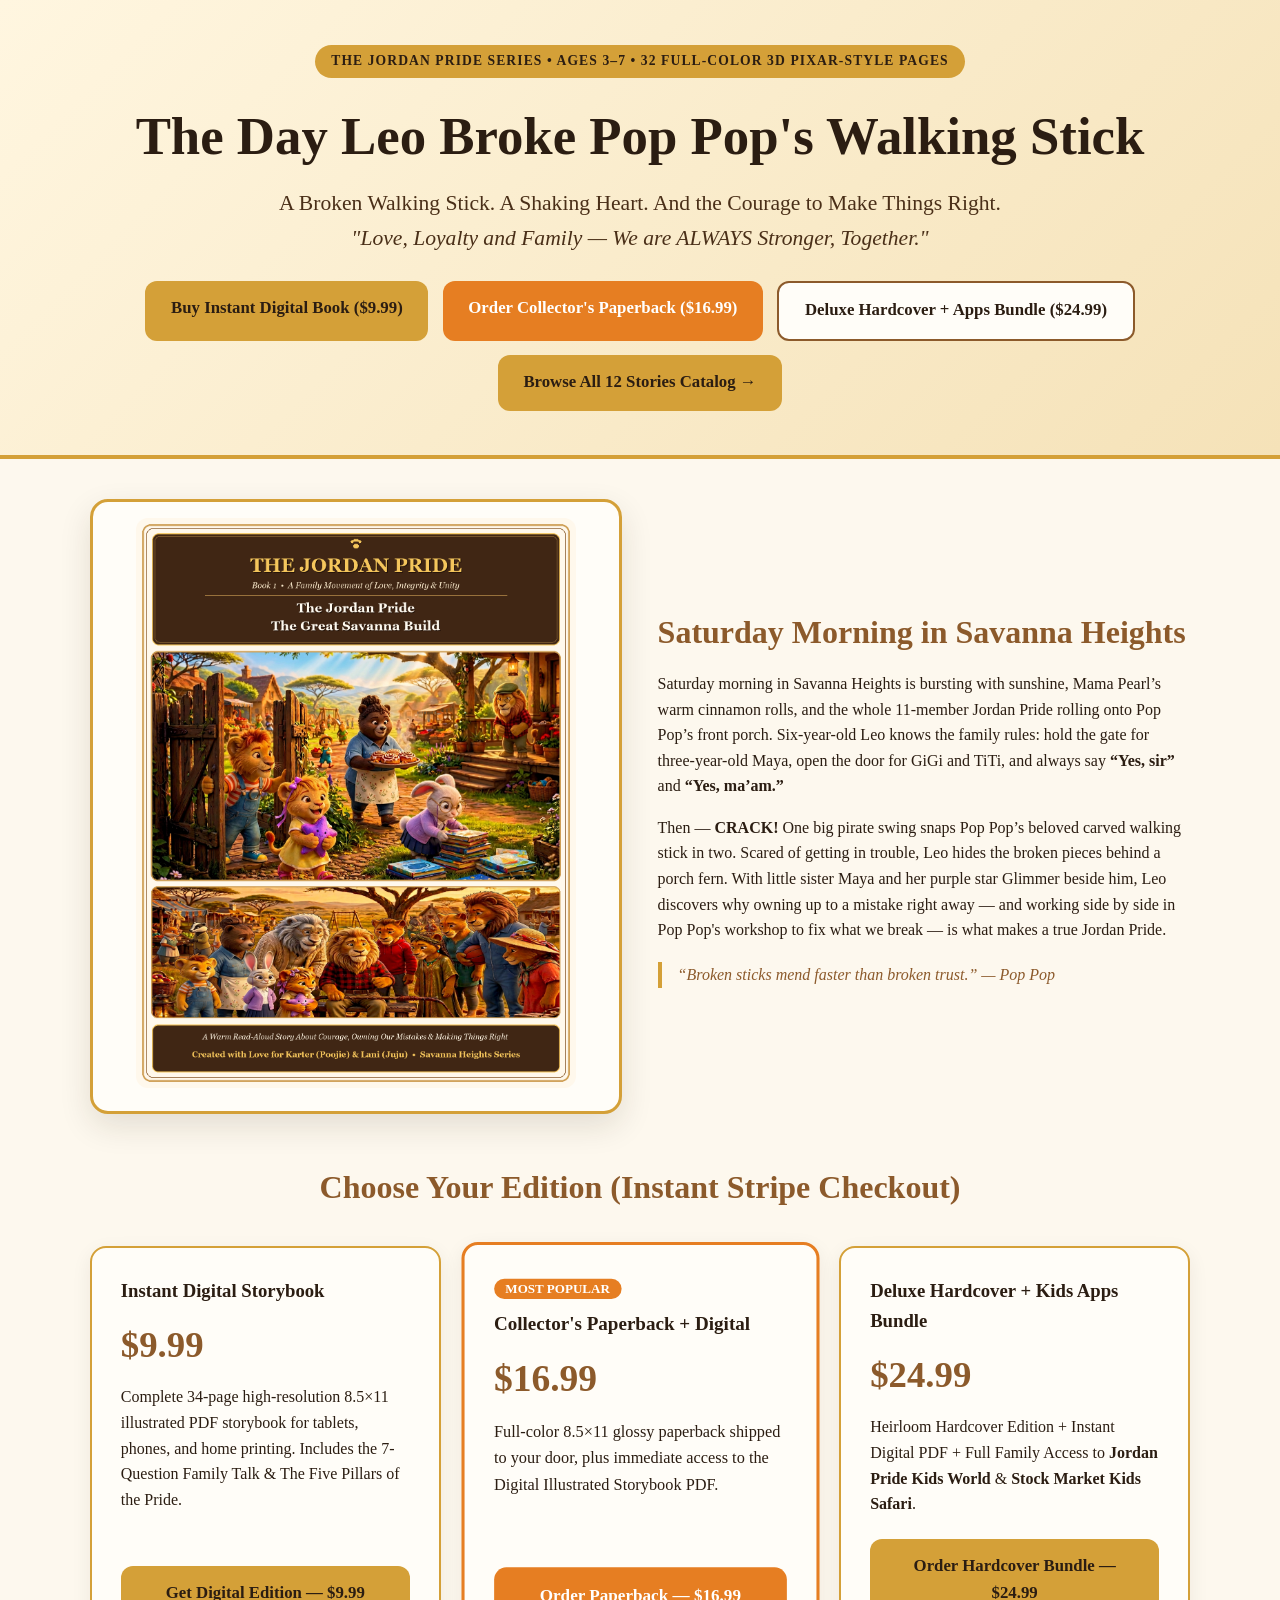
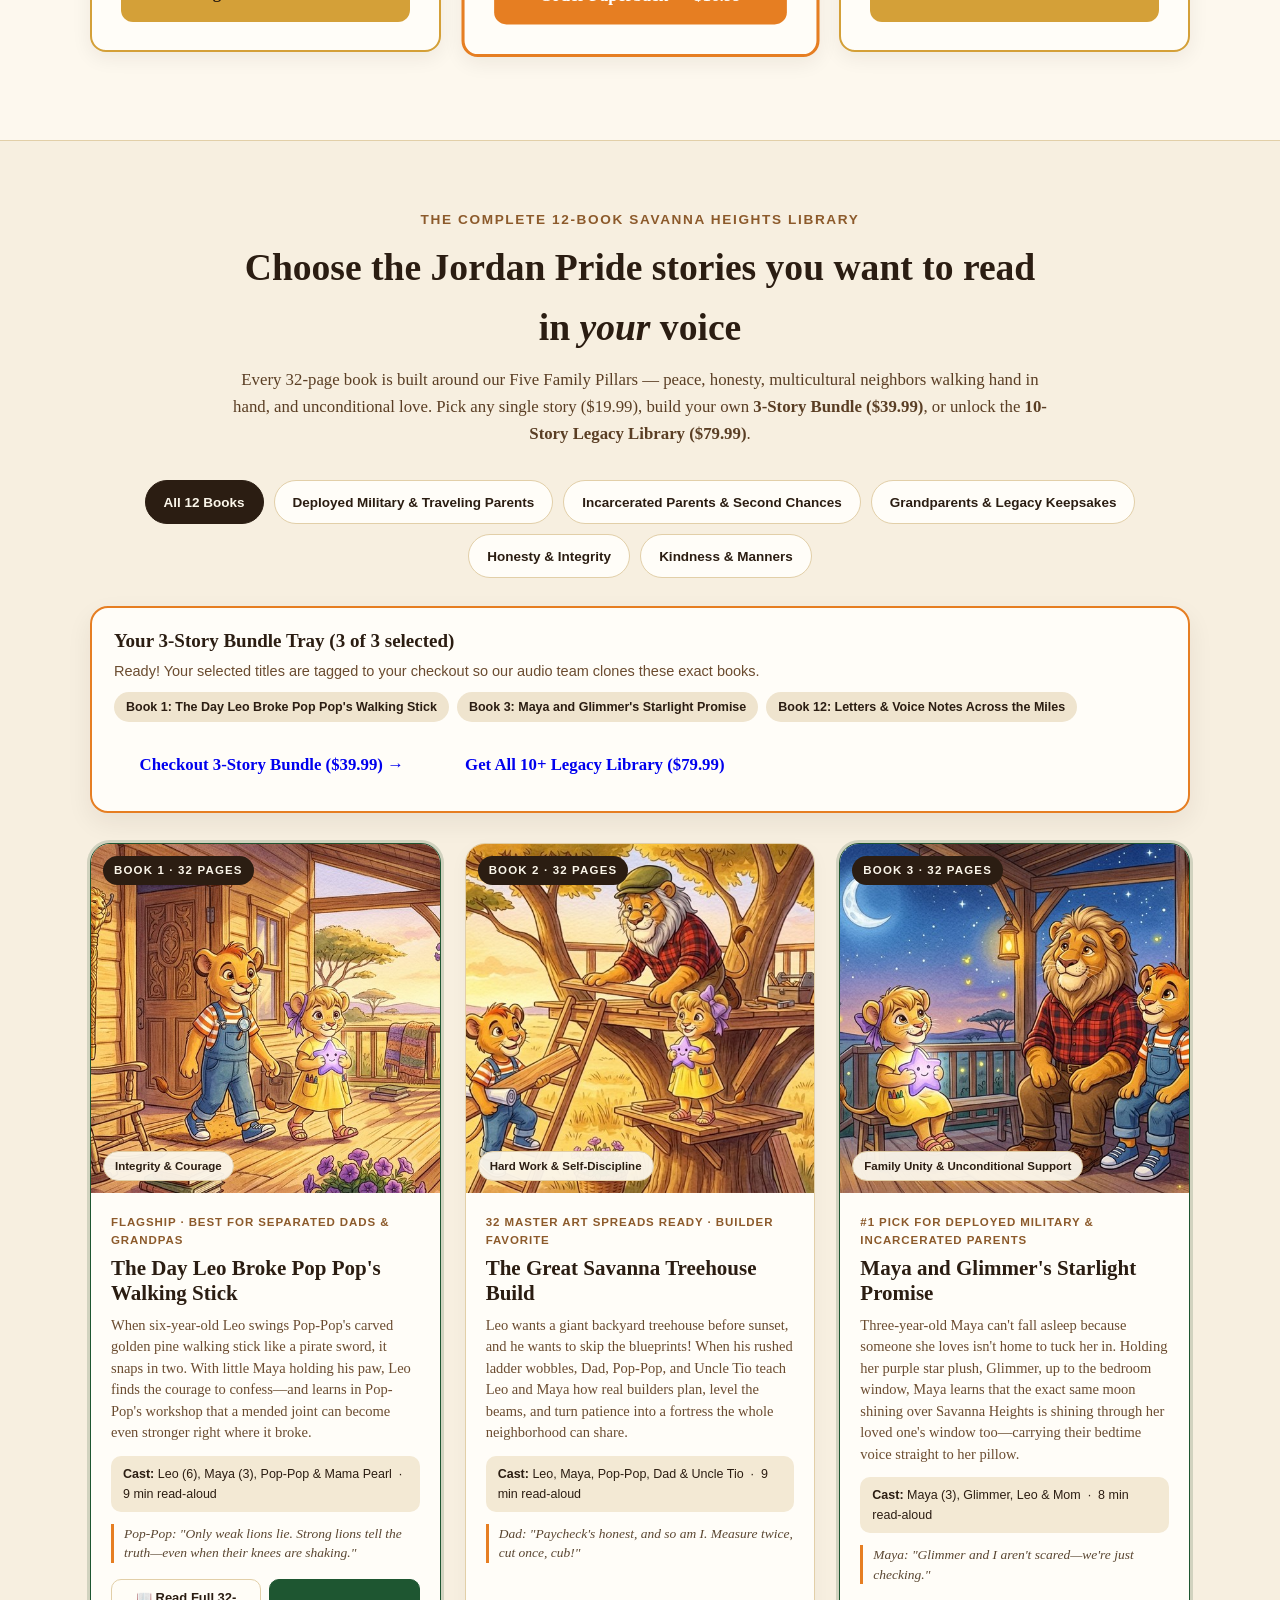
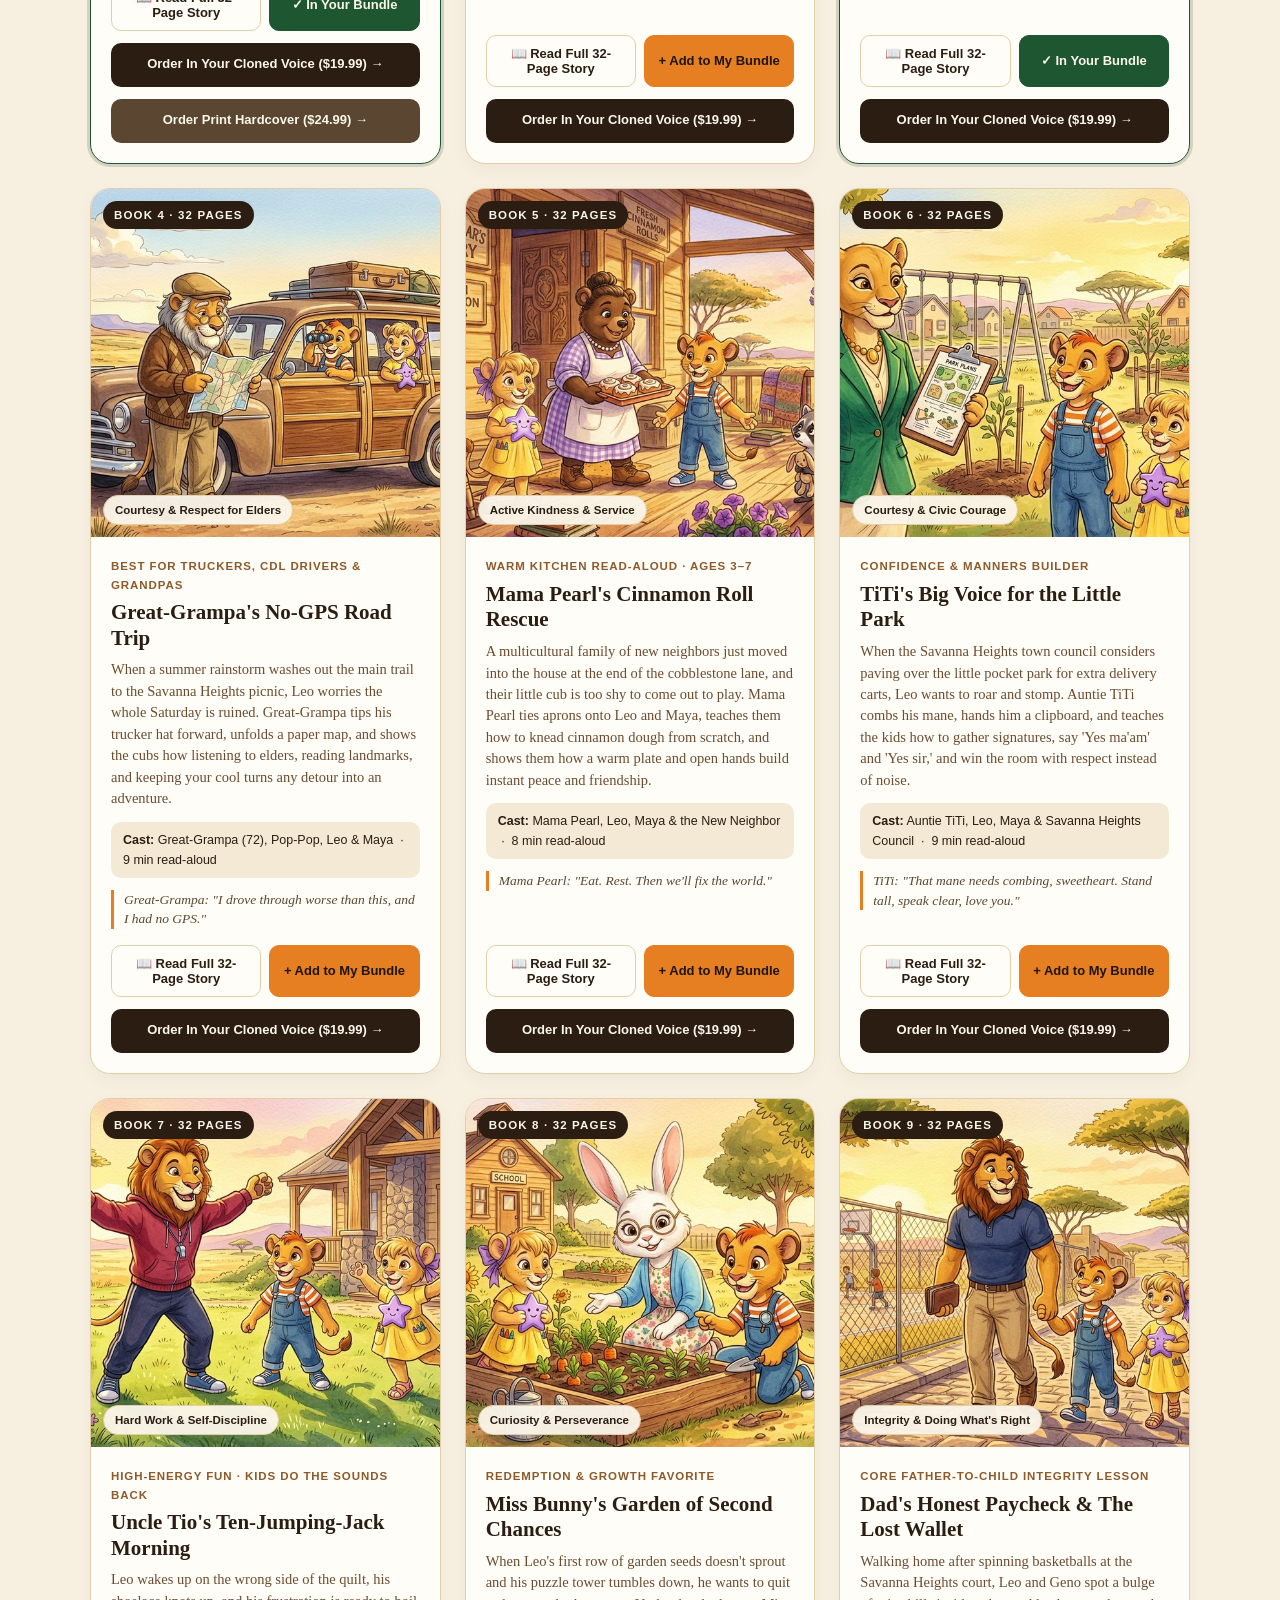
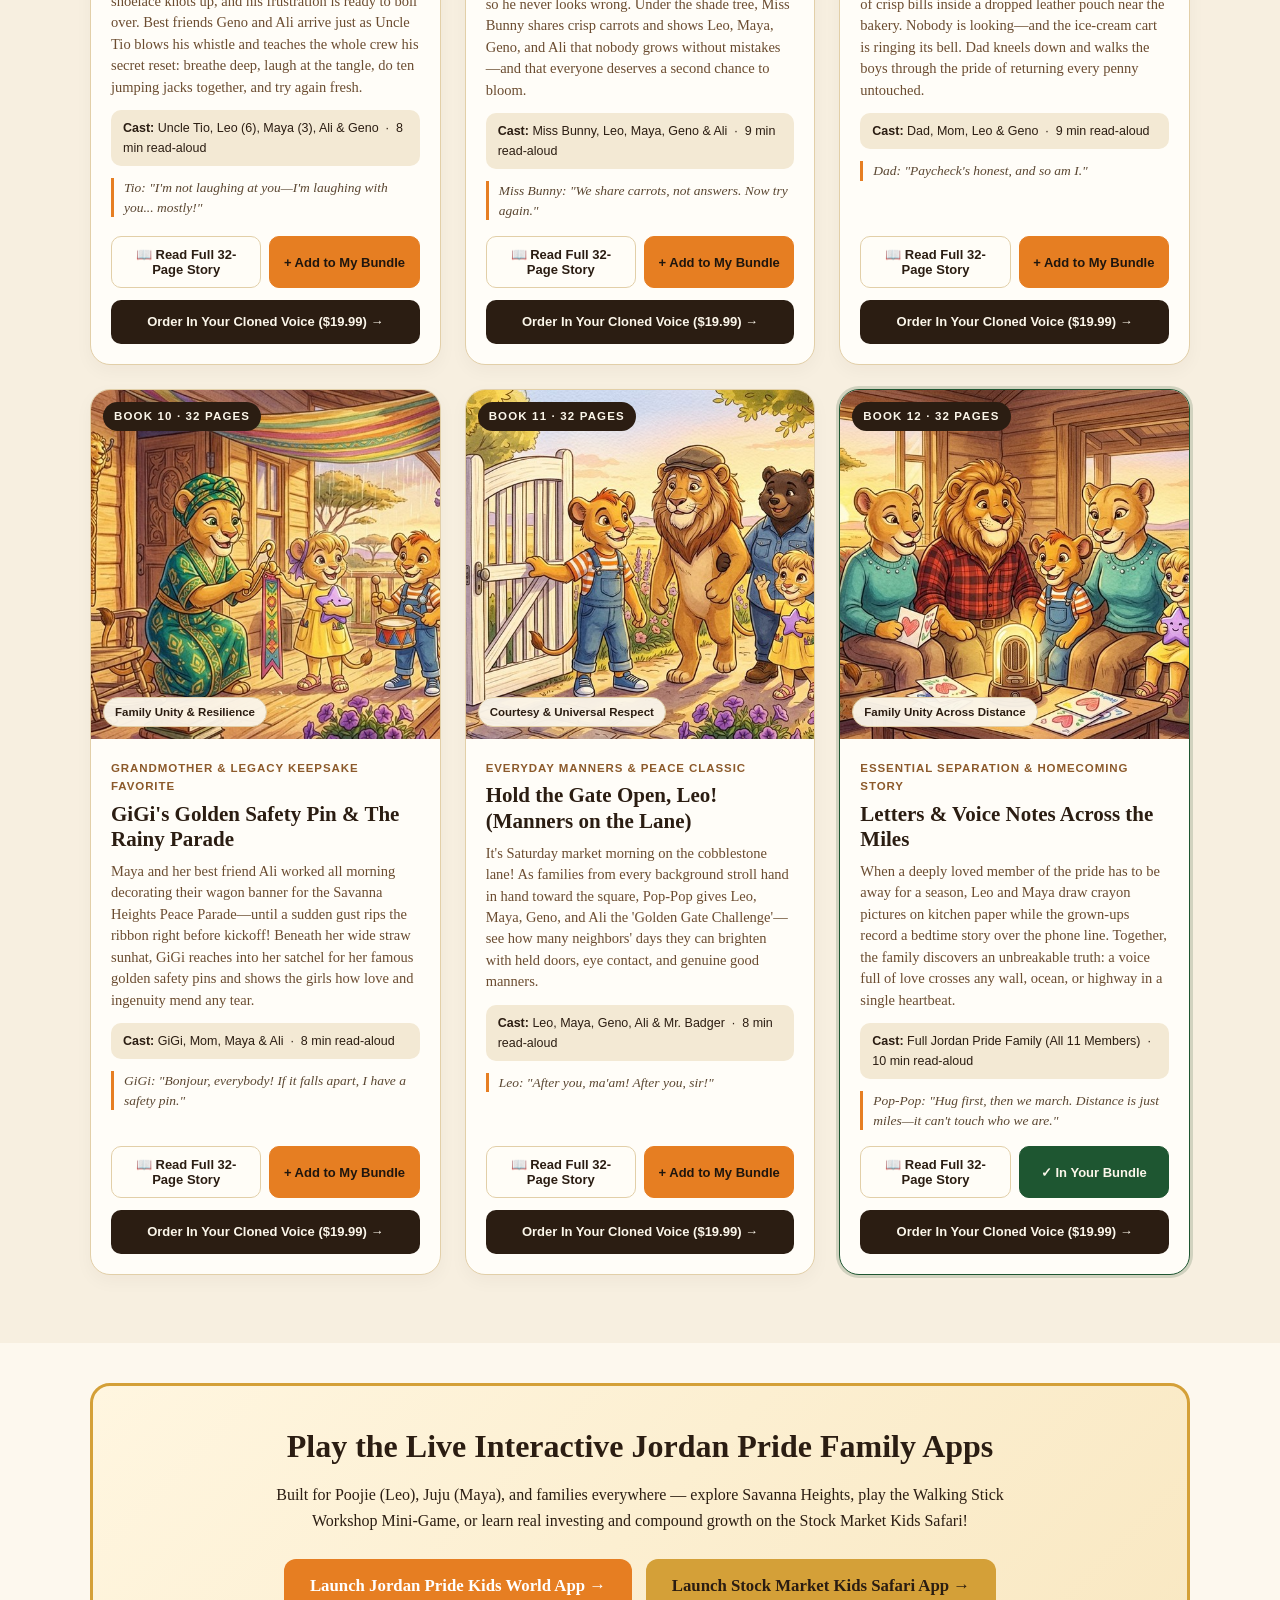
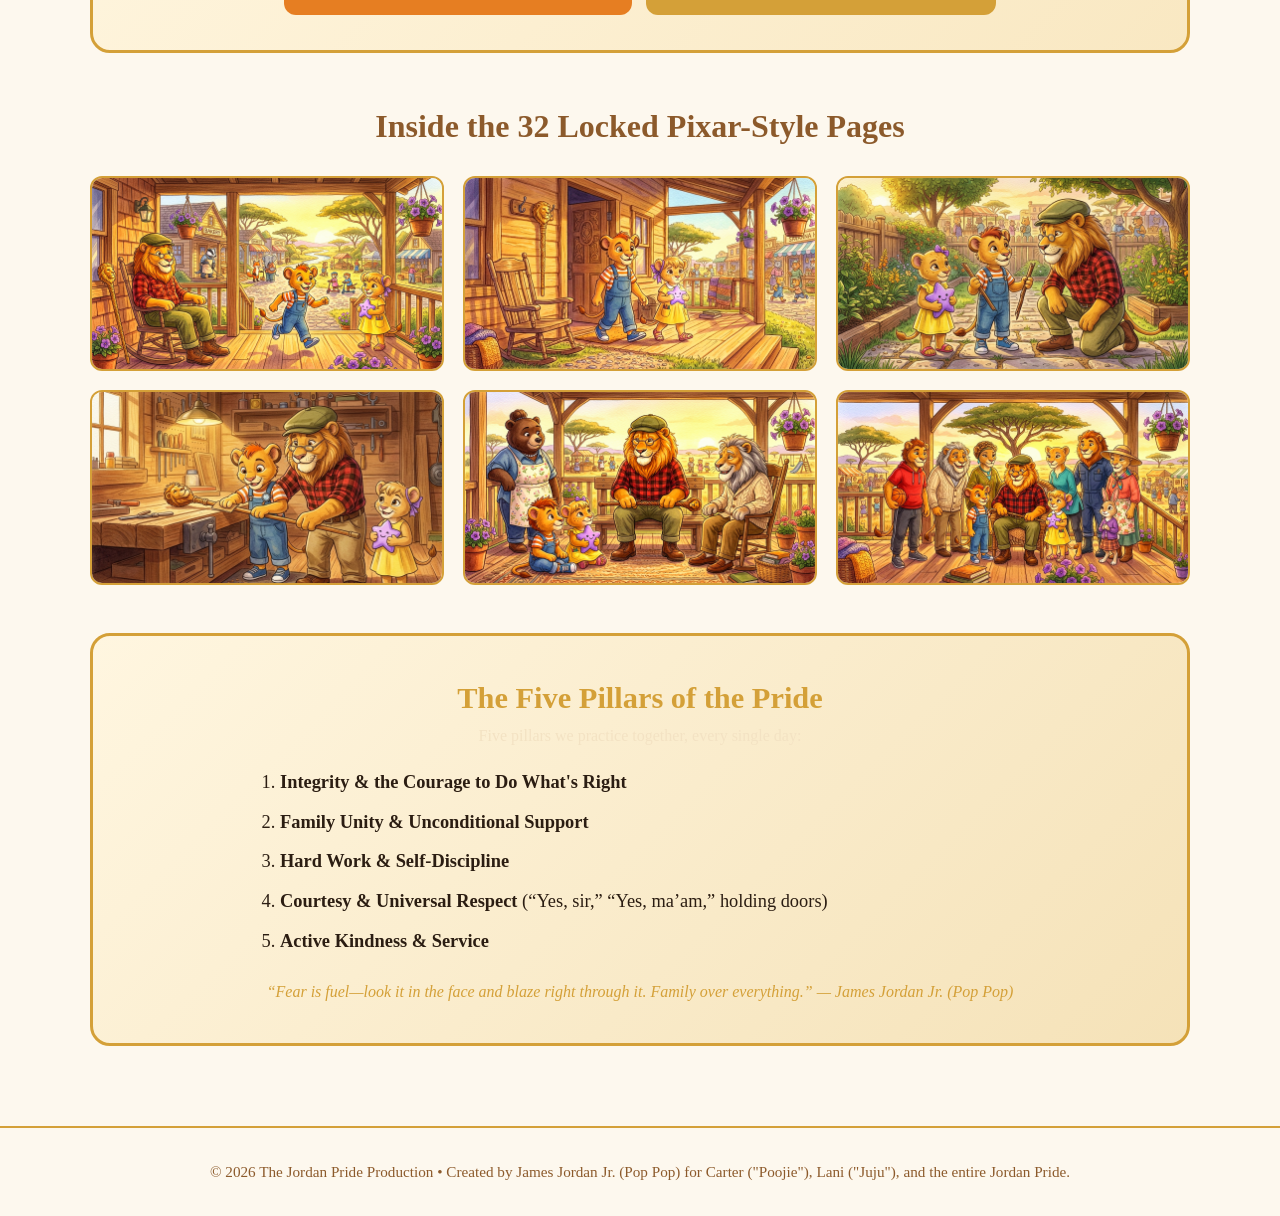
==== commit f008b867: "Sync index.html: fix GV_BOOKS object map for interactive 32-page book modal" ====
--- a/index.html
+++ b/index.html
@@ -1,1288 +1,806 @@
-<!doctype html>
-<html lang="en">
-<head>
-  <meta charset="utf-8" />
-  <meta name="viewport" content="width=device-width, initial-scale=1" />
-  <title>The Jordan Pride — Book 1: The Day Leo Broke Pop Pop's Walking Stick & Interactive Kids Apps</title>
-  <meta name="description" content="The Jordan Pride Book 1: The Day Leo Broke Pop Pop's Walking Stick — 32-page 3D Pixar-style illustrated children's book (ages 3–7), plus Jordan Pride Kids World & Stock Market Kids Safari interactive apps." />
-  <meta property="og:title" content="The Jordan Pride — Book 1 & Interactive Family Apps" />
-  <meta property="og:description" content="A Broken Walking Stick. A Shaking Heart. And the Courage to Make Things Right. Order Book 1 & play Jordan Pride Kids World + Stock Market Kids Safari." />
-  <meta property="og:image" content="https://jjordanjr74-dot.github.io/JordanPrideBook_Series1/images/book_1_front_cover_master.png" />
-  <style>
-    :root {
-      --bg: #fdf8ee;
-      --card: #fffdf8;
-      --ink: #2b1d12;
-      --bronze: #8c5a2b;
-      --gold: #d4a038;
-      --amber: #e67e22;
-      --forest: #1e5631;
-    }
-    * { box-sizing: border-box; margin: 0; padding: 0; }
-    body {
-      font-family: 'Georgia', 'Palatino Linotype', serif;
-      background: var(--bg);
-      color: var(--ink);
-      line-height: 1.6;
-    }
-    header {
-      background: linear-gradient(135deg, #2b1d12 0%, #4a2f18 100%);
-      color: #fdf8ee;
-      padding: 2.8rem 1.5rem;
-      text-align: center;
-      border-bottom: 5px solid var(--gold);
-    }
-    header .badge {
-      display: inline-block;
-      background: var(--gold);
-      color: #2b1d12;
-      font-weight: bold;
-      font-size: 0.85rem;
-      letter-spacing: 0.08em;
-      text-transform: uppercase;
-      padding: 0.35rem 1rem;
-      border-radius: 999px;
-      margin-bottom: 1rem;
-    }
-    header h1 {
-      font-size: clamp(2rem, 4.5vw, 3.3rem);
-      margin-bottom: 0.5rem;
-      color: #fff8e7;
-    }
-    header p.sub {
-      font-size: clamp(1.05rem, 2.2vw, 1.35rem);
-      max-width: 780px;
-      margin: 0 auto 1.6rem;
-      color: #f3e2c3;
-    }
-    .cta-row {
-      display: flex;
-      flex-wrap: wrap;
-      gap: 0.9rem;
-      justify-content: center;
-    }
-    .btn {
-      display: inline-block;
-      padding: 0.9rem 1.6rem;
-      border-radius: 12px;
-      font-weight: bold;
-      text-decoration: none;
-      font-size: 1.05rem;
-      transition: transform 0.15s ease, box-shadow 0.15s ease;
-    }
-    .btn:hover { transform: translateY(-2px); box-shadow: 0 8px 20px rgba(0,0,0,0.22); }
-    .btn-gold { background: var(--gold); color: #2b1d12; }
-    .btn-amber { background: var(--amber); color: #fff; }
-    .btn-outline { border: 2px solid var(--gold); color: #fff8e7; }
-    .container { max-width: 1140px; margin: 0 auto; padding: 2.5rem 1.25rem; }
-    .hero-grid {
-      display: grid;
-      grid-template-columns: repeat(auto-fit, minmax(310px, 1fr));
-      gap: 2.2rem;
-      align-items: center;
-      margin-bottom: 3rem;
-    }
-    .cover-card {
-      background: var(--card);
-      padding: 1rem;
-      border-radius: 18px;
-      border: 3px solid var(--gold);
-      box-shadow: 0 12px 32px rgba(43,29,18,0.12);
-      text-align: center;
-    }
-    .cover-card img {
-      width: 100%;
-      max-width: 440px;
-      border-radius: 12px;
-    }
-    .tier-grid {
-      display: grid;
-      grid-template-columns: repeat(auto-fit, minmax(290px, 1fr));
-      gap: 1.5rem;
-      margin: 2rem 0 3rem;
-    }
-    .tier {
-      background: var(--card);
-      border: 2px solid var(--gold);
-      border-radius: 16px;
-      padding: 1.8rem;
-      display: flex;
-      flex-direction: column;
-      justify-content: space-between;
-      box-shadow: 0 6px 20px rgba(43,29,18,0.07);
-    }
-    .tier.featured {
-      border-width: 3px;
-      border-color: var(--amber);
-      transform: scale(1.02);
-    }
-    .price {
-      font-size: 2.3rem;
-      font-weight: bold;
-      color: var(--bronze);
-      margin: 0.6rem 0;
-    }
-    .gallery {
-      display: grid;
-      grid-template-columns: repeat(auto-fit, minmax(280px, 1fr));
-      gap: 1.2rem;
-      margin: 1.5rem 0 3rem;
-    }
-    .gallery img {
-      width: 100%;
-      border-radius: 12px;
-      border: 2px solid var(--gold);
-    }
-    .apps-section {
-      background: linear-gradient(135deg, #fff6e0 0%, #f9e8c2 100%);
-      border: 3px solid var(--gold);
-      border-radius: 20px;
-      padding: 2.2rem;
-      margin-bottom: 3rem;
-    }
-    .pillars {
-      background: #2b1d12;
-      color: #fdf8ee;
-      border-radius: 20px;
-      padding: 2.4rem;
-      margin-bottom: 2.5rem;
-      border: 3px solid var(--gold);
-    }
-    .pillars ol {
-      max-width: 720px;
-      margin: 1.2rem auto 0;
-      font-size: 1.15rem;
-    }
-    .pillars li { margin-bottom: 0.65rem; }
-    footer {
-      text-align: center;
-      padding: 2rem 1rem;
-      border-top: 2px solid var(--gold);
-      color: var(--bronze);
-      font-size: 0.95rem;
-    }
-  /* Catalog & Interactive Story Picker */
-  .catalog-sec{padding:68px 0; background:#F7EFE0; border-top:1px solid #e2cfa8;}
-  .filter-bar{display:flex; flex-wrap:wrap; gap:10px; justify-content:center; margin-bottom:28px;}
-  .fbtn{
-    font-family:'Trebuchet MS',sans-serif; font-size:13.5px; font-weight:700;
-    padding:10px 18px; min-height:44px; border-radius:100px;
-    border:1.5px solid #e2cfa8; background:#fffdf8; color:#2b1d12;
-    cursor:pointer; transition:.18s ease;
-  }
-  .fbtn:hover{border-color:#e67e22;}
-  .fbtn.active{background:#2b1d12; color:#FBF6EA; border-color:#2b1d12;}
-  .bundle-bar{
-    background:#fffdf8; border:2px solid #e67e22; border-radius:18px;
-    padding:18px 22px; margin-bottom:30px; display:flex; flex-wrap:wrap;
-    align-items:center; justify-content:space-between; gap:16px;
-    box-shadow:0 10px 26px rgba(42,32,21,.07);
-  }
-  .bundle-bar .b-info h4{font-size:19px; color:#2b1d12; margin:0 0 4px;}
-  .bundle-bar .b-info p{margin:0; font-size:14.5px; color:#6b4c30; font-family:'Trebuchet MS',sans-serif;}
-  .bundle-pills{display:flex; flex-wrap:wrap; gap:8px; margin-top:8px;}
-  .bpill{
-    background:#EFE4CE; color:#2b1d12; font-family:'Trebuchet MS',sans-serif;
-    font-size:12.5px; font-weight:700; padding:5px 12px; border-radius:100px;
-  }
-  .catalog-grid{display:grid; grid-template-columns:repeat(3, 1fr); gap:24px;}
-  .bcard{
-    background:#fffdf8; border:1.5px solid #e2cfa8; border-radius:20px;
-    overflow:hidden; display:flex; flex-direction:column; transition:.2s ease;
-    box-shadow:0 6px 18px rgba(42,32,21,.04);
-  }
-  .bcard.picked{border-color:#1e5631; box-shadow:0 0 0 3px rgba(74,107,74,.22);}
-  .bcard-img-wrap{position:relative; aspect-ratio:1/1; background:#E9DEC7; overflow:hidden;}
-  .bcard-img-wrap img{width:100%; height:100%; object-fit:cover; display:block;}
-  .bcard-num{
-    position:absolute; top:12px; left:12px; background:#2b1d12; color:#FBF6EA;
-    font-family:'Trebuchet MS',sans-serif; font-size:11.5px; font-weight:700;
-    letter-spacing:.1em; text-transform:uppercase; padding:5px 11px; border-radius:100px;
-  }
-  .bcard-pillar{
-    position:absolute; bottom:12px; left:12px; background:rgba(251,246,234,.95);
-    color:#2b1d12; font-family:'Trebuchet MS',sans-serif; font-size:11.5px;
-    font-weight:700; padding:5px 11px; border-radius:100px; border:1px solid #e2cfa8;
-  }
-  .bcard-body{padding:20px; display:flex; flex-direction:column; flex:1;}
-  .bcard-badge{
-    font-family:'Trebuchet MS',sans-serif; font-size:11.5px; font-weight:700;
-    color:#8c5a2b; text-transform:uppercase; letter-spacing:.08em; margin-bottom:6px;
-  }
-  .bcard h4{font-size:21px; line-height:1.22; color:#2b1d12; margin:0 0 8px;}
-  .bcard .sub-syn{font-size:14.5px; color:#6b4c30; margin:0 0 12px; line-height:1.48;}
-  .bcard-meta{
-    font-family:'Trebuchet MS',sans-serif; font-size:12.5px; color:#2b1d12;
-    background:#F3E9D4; padding:8px 12px; border-radius:10px; margin-bottom:12px;
-  }
-  .bcard-quote{
-    font-size:13.5px; font-style:italic; color:#5A4631; border-left:3px solid #e67e22;
-    padding-left:10px; margin:0 0 16px; line-height:1.45;
-  }
-  .bcard-actions{margin-top:auto; display:grid; grid-template-columns:1fr 1fr; gap:8px;}
-  .bcard-btn{
-    font-family:'Trebuchet MS',sans-serif; font-size:13px; font-weight:700;
-    padding:10px 12px; min-height:44px; border-radius:10px; text-align:center;
-    cursor:pointer; border:1.5px solid #e2cfa8; background:#FFFDF7; color:#2b1d12;
-    display:inline-flex; align-items:center; justify-content:center; text-decoration:none;
-  }
-  .bcard-btn:hover{border-color:#2b1d12;}
-  .bcard-btn.pri{background:#e67e22; color:#1F160E; border-color:#e67e22;}
-  .bcard-btn.pri:hover{background:#8c5a2b; color:#FFFDF7;}
-  .bcard-btn.pick-toggle.active{background:#1e5631; color:#FBF6EA; border-color:#1e5631;}
-  .bcard-single-link{
-    grid-column:1 / -1; font-family:'Trebuchet MS',sans-serif; font-size:13px; font-weight:700;
-    padding:10px 12px; min-height:44px; border-radius:10px; text-align:center;
-    background:#2b1d12; color:#FBF6EA; text-decoration:none; display:flex;
-    align-items:center; justify-content:center; margin-top:4px;
-  }
-  .bcard-single-link:hover{background:#1e5631;}
-  /* Modal */
-  .gv-modal-backdrop{
-    position:fixed; inset:0; background:rgba(42,32,21,.62); z-index:999;
-    display:none; align-items:center; justify-content:center; padding:18px;
-  }
-  .gv-modal-backdrop.open{display:flex;}
-  .gv-modal{
-    background:#fffdf8; border:2px solid #e2cfa8; border-radius:22px;
-    max-width:680px; width:100%; max-height:88vh; overflow-y:auto; padding:28px;
-    box-shadow:0 24px 60px rgba(0,0,0,.28); color:#2b1d12;
-  }
-  .gv-modal-top{display:flex; justify-content:space-between; align-items:flex-start; gap:14px; margin-bottom:14px;}
-  .gv-modal-close{
-    background:#EFE4CE; border:none; border-radius:100px; min-width:44px; min-height:44px;
-    font-size:18px; font-weight:700; color:#2b1d12; cursor:pointer;
-  }
-  .gv-sample-page{
-    background:#FFFDF7; border:1px solid #e2cfa8; border-radius:14px;
-    padding:14px 16px; margin-bottom:10px;
-  }
-  .gv-sample-page strong{font-family:'Trebuchet MS',sans-serif; font-size:12px; text-transform:uppercase; color:#8c5a2b; letter-spacing:.08em; display:block; margin-bottom:4px;}
-  @media (max-width:960px){
-    .catalog-grid{grid-template-columns:1fr 1fr;}
-  }
-  @media (max-width:620px){
-    .catalog-grid{grid-template-columns:1fr;}
-    .bundle-bar{flex-direction:column; align-items:stretch;}
-  }
-
-  .catalog-sec .wrap { max-width: 1140px; margin: 0 auto; padding: 0 1.25rem; }
-  .catalog-sec .sec-head { text-align: center; max-width: 820px; margin: 0 auto 2rem; }
-  .catalog-sec .sec-head .kicker { font-family: 'Trebuchet MS', sans-serif; font-size: 0.85rem; font-weight: bold; text-transform: uppercase; letter-spacing: 0.12em; color: #8c5a2b; margin-bottom: 0.4rem; }
-  .catalog-sec .sec-head h3 { font-size: clamp(1.75rem, 3.2vw, 2.35rem); color: #2b1d12; margin-bottom: 0.6rem; }
-  .catalog-sec .sec-head p { color: #5a3e24; font-size: 1.05rem; }
-
-
-  html, body { overflow-x: hidden; max-width: 100%; }
-  header {
-    background: linear-gradient(135deg, #fff6e0 0%, #f5e2b8 100%) !important;
-    color: #2b1d12 !important;
-    border-bottom: 4px solid #d4a038 !important;
-  }
-  header h1 { color: #2b1d12 !important; }
-  header p.sub { color: #4a2f18 !important; }
-  .btn-outline { border: 2px solid #8c5a2b !important; color: #2b1d12 !important; background: #fffdf8; }
-  .pillars {
-    background: linear-gradient(135deg, #fff6e0 0%, #f5e2b8 100%) !important;
-    color: #2b1d12 !important;
-  }
-  @media (max-width: 620px) {
-    header { padding: 1.75rem 1rem !important; }
-    header .badge { font-size: 0.72rem !important; padding: 0.35rem 0.75rem !important; line-height: 1.35; }
-    header h1 { font-size: 1.65rem !important; line-height: 1.2; }
-    header p.sub { font-size: 0.98rem !important; }
-    .cta-row { flex-direction: column; align-items: stretch; }
-    .btn { width: 100%; text-align: center; padding: 0.85rem 1rem !important; font-size: 0.96rem !important; min-height: 44px; }
-    .hero-grid, .tier-grid, .gallery { grid-template-columns: 1fr !important; gap: 1.25rem !important; }
-    .tier.featured { transform: none !important; }
-    .container { padding: 1.5rem 1rem !important; }
-    .apps-section, .pillars { padding: 1.35rem 1rem !important; }
-  }
-
-  </style>
-</head>
-<body>
-  <header>
-    <div class="badge">The Jordan Pride Series • Ages 3–7 • 32 Full-Color 3D Pixar-Style Pages</div>
-    <h1>The Day Leo Broke Pop Pop's Walking Stick</h1>
-    <p class="sub">A Broken Walking Stick. A Shaking Heart. And the Courage to Make Things Right.<br/><em>"Love, Loyalty and Family — We are ALWAYS Stronger, Together."</em></p>
-    <div class="cta-row">
-      <a class="btn btn-gold" href="https://buy.stripe.com/5kQ6oAgxJ7qPfBW6Gt08g0g">Buy Instant Digital Book ($9.99)</a>
-      <a class="btn btn-amber" href="https://buy.stripe.com/28E9AMa9l9yX4Xigh308g0h">Order Collector's Paperback ($16.99)</a>
-      <a class="btn btn-outline" href="https://buy.stripe.com/bJe6oA5T55iHgG02qd08g0i">Deluxe Hardcover + Apps Bundle ($24.99)</a>
-      <a class="btn btn-gold" href="#catalog">Browse All 12 Stories Catalog →</a>
-    </div>
-  </header>
-
-  <main class="container">
-    <section class="hero-grid">
-      <div class="cover-card">
-        <img src="./images/book_1_front_cover_master.png" alt="The Jordan Pride Book 1 Front Cover" />
-      </div>
-      <div>
-        <h2 style="font-size:2rem; color:var(--bronze); margin-bottom:0.8rem;">Saturday Morning in Savanna Heights</h2>
-        <p style="margin-bottom:1rem;">Saturday morning in Savanna Heights is bursting with sunshine, Mama Pearl’s warm cinnamon rolls, and the whole 11-member Jordan Pride rolling onto Pop Pop’s front porch. Six-year-old Leo knows the family rules: hold the gate for three-year-old Maya, open the door for GiGi and TiTi, and always say <strong>“Yes, sir”</strong> and <strong>“Yes, ma’am.”</strong></p>
-        <p style="margin-bottom:1rem;">Then — <strong>CRACK!</strong> One big pirate swing snaps Pop Pop’s beloved carved walking stick in two. Scared of getting in trouble, Leo hides the broken pieces behind a porch fern. With little sister Maya and her purple star Glimmer beside him, Leo discovers why owning up to a mistake right away — and working side by side in Pop Pop's workshop to fix what we break — is what makes a true Jordan Pride.</p>
-        <blockquote style="border-left:4px solid var(--gold); padding-left:1rem; font-style:italic; color:var(--bronze); margin:1.2rem 0;">
-          “Broken sticks mend faster than broken trust.” — Pop Pop
-        </blockquote>
-      </div>
-    </section>
-
-    <h2 style="text-align:center; font-size:2rem; color:var(--bronze);">Choose Your Edition (Instant Stripe Checkout)</h2>
-    <section class="tier-grid">
-      <div class="tier">
-        <div>
-          <h3>Instant Digital Storybook</h3>
-          <div class="price">$9.99</div>
-          <p>Complete 34-page high-resolution 8.5×11 illustrated PDF storybook for tablets, phones, and home printing. Includes the 7-Question Family Talk & The Five Pillars of the Pride.</p>
-        </div>
-        <a class="btn btn-gold" style="text-align:center; margin-top:1.4rem;" href="https://buy.stripe.com/5kQ6oAgxJ7qPfBW6Gt08g0g">Get Digital Edition — $9.99</a>
-      </div>
-
-      <div class="tier featured">
-        <div>
-          <span style="background:var(--amber); color:#fff; padding:0.2rem 0.7rem; border-radius:99px; font-size:0.8rem; font-weight:bold;">MOST POPULAR</span>
-          <h3 style="margin-top:0.5rem;">Collector's Paperback + Digital</h3>
-          <div class="price">$16.99</div>
-          <p>Full-color 8.5×11 glossy paperback shipped to your door, plus immediate access to the Digital Illustrated Storybook PDF.</p>
-        </div>
-        <a class="btn btn-amber" style="text-align:center; margin-top:1.4rem;" href="https://buy.stripe.com/28E9AMa9l9yX4Xigh308g0h">Order Paperback — $16.99</a>
-      </div>
-
-      <div class="tier">
-        <div>
-          <h3>Deluxe Hardcover + Kids Apps Bundle</h3>
-          <div class="price">$24.99</div>
-          <p>Heirloom Hardcover Edition + Instant Digital PDF + Full Family Access to <strong>Jordan Pride Kids World</strong> & <strong>Stock Market Kids Safari</strong>.</p>
-        </div>
-        <a class="btn btn-gold" style="text-align:center; margin-top:1.4rem;" href="https://buy.stripe.com/bJe6oA5T55iHgG02qd08g0i">Order Hardcover Bundle — $24.99</a>
-      </div>
-    </section>
-
-  </main>
-<section class="catalog-sec" id="catalog">
-  <div class="wrap">
-    <div class="sec-head">
-      <div class="kicker">The Complete 12-Book Savanna Heights Library</div>
-      <h3>Choose the Jordan Pride stories you want to read in <em>your</em> voice</h3>
-      <p>Every 32-page book is built around our Five Family Pillars — peace, honesty, multicultural neighbors walking hand in hand, and unconditional love. Pick any single story ($19.99), build your own <strong>3-Story Bundle ($39.99)</strong>, or unlock the <strong>10-Story Legacy Library ($79.99)</strong>.</p>
-    </div>
-
-    <div class="filter-bar" role="tablist" aria-label="Filter stories by family need or value">
-      <button type="button" class="fbtn active" data-filter="all">All 12 Books</button>
-      <button type="button" class="fbtn" data-filter="military">Deployed Military &amp; Traveling Parents</button>
-      <button type="button" class="fbtn" data-filter="incarcerated">Incarcerated Parents &amp; Second Chances</button>
-      <button type="button" class="fbtn" data-filter="grandparents">Grandparents &amp; Legacy Keepsakes</button>
-      <button type="button" class="fbtn" data-filter="integrity">Honesty &amp; Integrity</button>
-      <button type="button" class="fbtn" data-filter="kindness">Kindness &amp; Manners</button>
-    </div>
-
-    <div class="bundle-bar" id="bundle-bar">
-      <div class="b-info">
-        <h4 id="bundle-headline">Your Custom Story Tray (0 stories selected)</h4>
-        <p id="bundle-subtext">Tap <strong>"+ Add to My Bundle"</strong> on any books below to build your 1-story, 3-story, or 10-story voice-cloned package.</p>
-        <div class="bundle-pills" id="bundle-pills"></div>
-      </div>
-      <div style="display:flex; gap:10px; flex-wrap:wrap;">
-        <a id="bundle-checkout-btn" class="btn btn-primary" href="https://buy.stripe.com/3cIaEQftFeTh3TefcZ08g1m" target="_blank" rel="noopener">Checkout 3-Story Bundle ($39.99) →</a>
-        <a class="btn btn-ghost" href="https://buy.stripe.com/6oUcMYdlxbH5gG06Gt08g1n" target="_blank" rel="noopener">Get All 10+ Legacy Library ($79.99)</a>
-      </div>
-    </div>
-
-    <div class="catalog-grid" id="catalog-grid">
-      
-      <article class="bcard" data-book-id="book-01" data-book-title="Book 1: The Day Leo Broke Pop Pop's Walking Stick" data-tags="all military incarcerated grandparents integrity">
-        <div class="bcard-img-wrap">
-          <img src="covers/book_01.jpg" alt="The Day Leo Broke Pop Pop's Walking Stick cover illustration" loading="lazy">
-          <span class="bcard-num">Book 1 · 32 Pages</span>
-          <span class="bcard-pillar">Integrity & Courage</span>
-        </div>
-        <div class="bcard-body">
-          <div class="bcard-badge">Flagship · Best for Separated Dads & Grandpas</div>
-          <h4>The Day Leo Broke Pop Pop's Walking Stick</h4>
-          <p class="sub-syn">When six-year-old Leo swings Pop-Pop's carved golden pine walking stick like a pirate sword, it snaps in two. With little Maya holding his paw, Leo finds the courage to confess—and learns in Pop-Pop's workshop that a mended joint can become even stronger right where it broke.</p>
-          <div class="bcard-meta"><strong>Cast:</strong> Leo (6), Maya (3), Pop-Pop & Mama Pearl &nbsp;·&nbsp; 9 min read-aloud</div>
-          <blockquote class="bcard-quote">Pop-Pop: "Only weak lions lie. Strong lions tell the truth—even when their knees are shaking."</blockquote>
-          <div class="bcard-actions">
-            <button type="button" class="bcard-btn preview-btn" data-book-id="book-01">📖 Read Full 32-Page Story</button>
-            <button type="button" class="bcard-btn pri pick-toggle" data-book-id="book-01">+ Add to My Bundle</button>
-            <a class="bcard-single-link" href="https://buy.stripe.com/28E6oA5T54eDcpK7Kx08g1l?client_reference_id=book-01" target="_blank" rel="noopener">Order In Your Cloned Voice ($19.99) →</a>
-            <a class="bcard-single-link" style="background:#5A4631;" href="https://buy.stripe.com/bJe6oA5T55iHgG02qd08g0i" target="_blank" rel="noopener">Order Print Hardcover ($24.99) →</a>
-          </div>
-        </div>
-      </article>
-      <article class="bcard" data-book-id="book-02" data-book-title="Book 2: The Great Savanna Treehouse Build" data-tags="all military grandparents hardwork">
-        <div class="bcard-img-wrap">
-          <img src="covers/book_02.jpg" alt="The Great Savanna Treehouse Build cover illustration" loading="lazy">
-          <span class="bcard-num">Book 2 · 32 Pages</span>
-          <span class="bcard-pillar">Hard Work & Self-Discipline</span>
-        </div>
-        <div class="bcard-body">
-          <div class="bcard-badge">32 Master Art Spreads Ready · Builder Favorite</div>
-          <h4>The Great Savanna Treehouse Build</h4>
-          <p class="sub-syn">Leo wants a giant backyard treehouse before sunset, and he wants to skip the blueprints! When his rushed ladder wobbles, Dad, Pop-Pop, and Uncle Tio teach Leo and Maya how real builders plan, level the beams, and turn patience into a fortress the whole neighborhood can share.</p>
-          <div class="bcard-meta"><strong>Cast:</strong> Leo, Maya, Pop-Pop, Dad & Uncle Tio &nbsp;·&nbsp; 9 min read-aloud</div>
-          <blockquote class="bcard-quote">Dad: "Paycheck's honest, and so am I. Measure twice, cut once, cub!"</blockquote>
-          <div class="bcard-actions">
-            <button type="button" class="bcard-btn preview-btn" data-book-id="book-02">📖 Read Full 32-Page Story</button>
-            <button type="button" class="bcard-btn pri pick-toggle" data-book-id="book-02">+ Add to My Bundle</button>
-            <a class="bcard-single-link" href="https://buy.stripe.com/28E6oA5T54eDcpK7Kx08g1l?client_reference_id=book-02" target="_blank" rel="noopener">Order In Your Cloned Voice ($19.99) →</a>
-            
-          </div>
-        </div>
-      </article>
-      <article class="bcard" data-book-id="book-03" data-book-title="Book 3: Maya and Glimmer's Starlight Promise" data-tags="all military incarcerated grandparents unity">
-        <div class="bcard-img-wrap">
-          <img src="covers/book_03.jpg" alt="Maya and Glimmer's Starlight Promise cover illustration" loading="lazy">
-          <span class="bcard-num">Book 3 · 32 Pages</span>
-          <span class="bcard-pillar">Family Unity & Unconditional Support</span>
-        </div>
-        <div class="bcard-body">
-          <div class="bcard-badge">#1 Pick for Deployed Military & Incarcerated Parents</div>
-          <h4>Maya and Glimmer's Starlight Promise</h4>
-          <p class="sub-syn">Three-year-old Maya can't fall asleep because someone she loves isn't home to tuck her in. Holding her purple star plush, Glimmer, up to the bedroom window, Maya learns that the exact same moon shining over Savanna Heights is shining through her loved one's window too—carrying their bedtime voice straight to her pillow.</p>
-          <div class="bcard-meta"><strong>Cast:</strong> Maya (3), Glimmer, Leo & Mom &nbsp;·&nbsp; 8 min read-aloud</div>
-          <blockquote class="bcard-quote">Maya: "Glimmer and I aren't scared—we're just checking."</blockquote>
-          <div class="bcard-actions">
-            <button type="button" class="bcard-btn preview-btn" data-book-id="book-03">📖 Read Full 32-Page Story</button>
-            <button type="button" class="bcard-btn pri pick-toggle" data-book-id="book-03">+ Add to My Bundle</button>
-            <a class="bcard-single-link" href="https://buy.stripe.com/28E6oA5T54eDcpK7Kx08g1l?client_reference_id=book-03" target="_blank" rel="noopener">Order In Your Cloned Voice ($19.99) →</a>
-            
-          </div>
-        </div>
-      </article>
-      <article class="bcard" data-book-id="book-04" data-book-title="Book 4: Great-Grampa's No-GPS Road Trip" data-tags="all military grandparents courtesy">
-        <div class="bcard-img-wrap">
-          <img src="covers/book_04.jpg" alt="Great-Grampa's No-GPS Road Trip cover illustration" loading="lazy">
-          <span class="bcard-num">Book 4 · 32 Pages</span>
-          <span class="bcard-pillar">Courtesy & Respect for Elders</span>
-        </div>
-        <div class="bcard-body">
-          <div class="bcard-badge">Best for Truckers, CDL Drivers & Grandpas</div>
-          <h4>Great-Grampa's No-GPS Road Trip</h4>
-          <p class="sub-syn">When a summer rainstorm washes out the main trail to the Savanna Heights picnic, Leo worries the whole Saturday is ruined. Great-Grampa tips his trucker hat forward, unfolds a paper map, and shows the cubs how listening to elders, reading landmarks, and keeping your cool turns any detour into an adventure.</p>
-          <div class="bcard-meta"><strong>Cast:</strong> Great-Grampa (72), Pop-Pop, Leo & Maya &nbsp;·&nbsp; 9 min read-aloud</div>
-          <blockquote class="bcard-quote">Great-Grampa: "I drove through worse than this, and I had no GPS."</blockquote>
-          <div class="bcard-actions">
-            <button type="button" class="bcard-btn preview-btn" data-book-id="book-04">📖 Read Full 32-Page Story</button>
-            <button type="button" class="bcard-btn pri pick-toggle" data-book-id="book-04">+ Add to My Bundle</button>
-            <a class="bcard-single-link" href="https://buy.stripe.com/28E6oA5T54eDcpK7Kx08g1l?client_reference_id=book-04" target="_blank" rel="noopener">Order In Your Cloned Voice ($19.99) →</a>
-            
-          </div>
-        </div>
-      </article>
-      <article class="bcard" data-book-id="book-05" data-book-title="Book 5: Mama Pearl's Cinnamon Roll Rescue" data-tags="all grandparents kindness">
-        <div class="bcard-img-wrap">
-          <img src="covers/book_05.jpg" alt="Mama Pearl's Cinnamon Roll Rescue cover illustration" loading="lazy">
-          <span class="bcard-num">Book 5 · 32 Pages</span>
-          <span class="bcard-pillar">Active Kindness & Service</span>
-        </div>
-        <div class="bcard-body">
-          <div class="bcard-badge">Warm Kitchen Read-Aloud · Ages 3–7</div>
-          <h4>Mama Pearl's Cinnamon Roll Rescue</h4>
-          <p class="sub-syn">A multicultural family of new neighbors just moved into the house at the end of the cobblestone lane, and their little cub is too shy to come out to play. Mama Pearl ties aprons onto Leo and Maya, teaches them how to knead cinnamon dough from scratch, and shows them how a warm plate and open hands build instant peace and friendship.</p>
-          <div class="bcard-meta"><strong>Cast:</strong> Mama Pearl, Leo, Maya & the New Neighbor &nbsp;·&nbsp; 8 min read-aloud</div>
-          <blockquote class="bcard-quote">Mama Pearl: "Eat. Rest. Then we'll fix the world."</blockquote>
-          <div class="bcard-actions">
-            <button type="button" class="bcard-btn preview-btn" data-book-id="book-05">📖 Read Full 32-Page Story</button>
-            <button type="button" class="bcard-btn pri pick-toggle" data-book-id="book-05">+ Add to My Bundle</button>
-            <a class="bcard-single-link" href="https://buy.stripe.com/28E6oA5T54eDcpK7Kx08g1l?client_reference_id=book-05" target="_blank" rel="noopener">Order In Your Cloned Voice ($19.99) →</a>
-            
-          </div>
-        </div>
-      </article>
-      <article class="bcard" data-book-id="book-06" data-book-title="Book 6: TiTi's Big Voice for the Little Park" data-tags="all military incarcerated courtesy">
-        <div class="bcard-img-wrap">
-          <img src="covers/book_06.jpg" alt="TiTi's Big Voice for the Little Park cover illustration" loading="lazy">
-          <span class="bcard-num">Book 6 · 32 Pages</span>
-          <span class="bcard-pillar">Courtesy & Civic Courage</span>
-        </div>
-        <div class="bcard-body">
-          <div class="bcard-badge">Confidence & Manners Builder</div>
-          <h4>TiTi's Big Voice for the Little Park</h4>
-          <p class="sub-syn">When the Savanna Heights town council considers paving over the little pocket park for extra delivery carts, Leo wants to roar and stomp. Auntie TiTi combs his mane, hands him a clipboard, and teaches the kids how to gather signatures, say 'Yes ma'am' and 'Yes sir,' and win the room with respect instead of noise.</p>
-          <div class="bcard-meta"><strong>Cast:</strong> Auntie TiTi, Leo, Maya & Savanna Heights Council &nbsp;·&nbsp; 9 min read-aloud</div>
-          <blockquote class="bcard-quote">TiTi: "That mane needs combing, sweetheart. Stand tall, speak clear, love you."</blockquote>
-          <div class="bcard-actions">
-            <button type="button" class="bcard-btn preview-btn" data-book-id="book-06">📖 Read Full 32-Page Story</button>
-            <button type="button" class="bcard-btn pri pick-toggle" data-book-id="book-06">+ Add to My Bundle</button>
-            <a class="bcard-single-link" href="https://buy.stripe.com/28E6oA5T54eDcpK7Kx08g1l?client_reference_id=book-06" target="_blank" rel="noopener">Order In Your Cloned Voice ($19.99) →</a>
-            
-          </div>
-        </div>
-      </article>
-      <article class="bcard" data-book-id="book-07" data-book-title="Book 7: Uncle Tio's Ten-Jumping-Jack Morning" data-tags="all military incarcerated hardwork">
-        <div class="bcard-img-wrap">
-          <img src="covers/book_07.jpg" alt="Uncle Tio's Ten-Jumping-Jack Morning cover illustration" loading="lazy">
-          <span class="bcard-num">Book 7 · 32 Pages</span>
-          <span class="bcard-pillar">Hard Work & Self-Discipline</span>
-        </div>
-        <div class="bcard-body">
-          <div class="bcard-badge">High-Energy Fun · Kids Do the Sounds Back</div>
-          <h4>Uncle Tio's Ten-Jumping-Jack Morning</h4>
-          <p class="sub-syn">Leo wakes up on the wrong side of the quilt, his shoelace knots up, and his frustration is ready to boil over. Best friends Geno and Ali arrive just as Uncle Tio blows his whistle and teaches the whole crew his secret reset: breathe deep, laugh at the tangle, do ten jumping jacks together, and try again fresh.</p>
-          <div class="bcard-meta"><strong>Cast:</strong> Uncle Tio, Leo (6), Maya (3), Ali & Geno &nbsp;·&nbsp; 8 min read-aloud</div>
-          <blockquote class="bcard-quote">Tio: "I'm not laughing at you—I'm laughing with you... mostly!"</blockquote>
-          <div class="bcard-actions">
-            <button type="button" class="bcard-btn preview-btn" data-book-id="book-07">📖 Read Full 32-Page Story</button>
-            <button type="button" class="bcard-btn pri pick-toggle" data-book-id="book-07">+ Add to My Bundle</button>
-            <a class="bcard-single-link" href="https://buy.stripe.com/28E6oA5T54eDcpK7Kx08g1l?client_reference_id=book-07" target="_blank" rel="noopener">Order In Your Cloned Voice ($19.99) →</a>
-            
-          </div>
-        </div>
-      </article>
-      <article class="bcard" data-book-id="book-08" data-book-title="Book 8: Miss Bunny's Garden of Second Chances" data-tags="all incarcerated grandparents hardwork integrity">
-        <div class="bcard-img-wrap">
-          <img src="covers/book_08.jpg" alt="Miss Bunny's Garden of Second Chances cover illustration" loading="lazy">
-          <span class="bcard-num">Book 8 · 32 Pages</span>
-          <span class="bcard-pillar">Curiosity & Perseverance</span>
-        </div>
-        <div class="bcard-body">
-          <div class="bcard-badge">Redemption & Growth Favorite</div>
-          <h4>Miss Bunny's Garden of Second Chances</h4>
-          <p class="sub-syn">When Leo's first row of garden seeds doesn't sprout and his puzzle tower tumbles down, he wants to quit so he never looks wrong. Under the shade tree, Miss Bunny shares crisp carrots and shows Leo, Maya, Geno, and Ali that nobody grows without mistakes—and that everyone deserves a second chance to bloom.</p>
-          <div class="bcard-meta"><strong>Cast:</strong> Miss Bunny, Leo, Maya, Geno & Ali &nbsp;·&nbsp; 9 min read-aloud</div>
-          <blockquote class="bcard-quote">Miss Bunny: "We share carrots, not answers. Now try again."</blockquote>
-          <div class="bcard-actions">
-            <button type="button" class="bcard-btn preview-btn" data-book-id="book-08">📖 Read Full 32-Page Story</button>
-            <button type="button" class="bcard-btn pri pick-toggle" data-book-id="book-08">+ Add to My Bundle</button>
-            <a class="bcard-single-link" href="https://buy.stripe.com/28E6oA5T54eDcpK7Kx08g1l?client_reference_id=book-08" target="_blank" rel="noopener">Order In Your Cloned Voice ($19.99) →</a>
-            
-          </div>
-        </div>
-      </article>
-      <article class="bcard" data-book-id="book-09" data-book-title="Book 9: Dad's Honest Paycheck & The Lost Wallet" data-tags="all military incarcerated integrity">
-        <div class="bcard-img-wrap">
-          <img src="covers/book_09.jpg" alt="Dad's Honest Paycheck & The Lost Wallet cover illustration" loading="lazy">
-          <span class="bcard-num">Book 9 · 32 Pages</span>
-          <span class="bcard-pillar">Integrity & Doing What's Right</span>
-        </div>
-        <div class="bcard-body">
-          <div class="bcard-badge">Core Father-to-Child Integrity Lesson</div>
-          <h4>Dad's Honest Paycheck & The Lost Wallet</h4>
-          <p class="sub-syn">Walking home after spinning basketballs at the Savanna Heights court, Leo and Geno spot a bulge of crisp bills inside a dropped leather pouch near the bakery. Nobody is looking—and the ice-cream cart is ringing its bell. Dad kneels down and walks the boys through the pride of returning every penny untouched.</p>
-          <div class="bcard-meta"><strong>Cast:</strong> Dad, Mom, Leo & Geno &nbsp;·&nbsp; 9 min read-aloud</div>
-          <blockquote class="bcard-quote">Dad: "Paycheck's honest, and so am I."</blockquote>
-          <div class="bcard-actions">
-            <button type="button" class="bcard-btn preview-btn" data-book-id="book-09">📖 Read Full 32-Page Story</button>
-            <button type="button" class="bcard-btn pri pick-toggle" data-book-id="book-09">+ Add to My Bundle</button>
-            <a class="bcard-single-link" href="https://buy.stripe.com/28E6oA5T54eDcpK7Kx08g1l?client_reference_id=book-09" target="_blank" rel="noopener">Order In Your Cloned Voice ($19.99) →</a>
-            
-          </div>
-        </div>
-      </article>
-      <article class="bcard" data-book-id="book-10" data-book-title="Book 10: GiGi's Golden Safety Pin & The Rainy Parade" data-tags="all grandparents unity">
-        <div class="bcard-img-wrap">
-          <img src="covers/book_10.jpg" alt="GiGi's Golden Safety Pin & The Rainy Parade cover illustration" loading="lazy">
-          <span class="bcard-num">Book 10 · 32 Pages</span>
-          <span class="bcard-pillar">Family Unity & Resilience</span>
-        </div>
-        <div class="bcard-body">
-          <div class="bcard-badge">Grandmother & Legacy Keepsake Favorite</div>
-          <h4>GiGi's Golden Safety Pin & The Rainy Parade</h4>
-          <p class="sub-syn">Maya and her best friend Ali worked all morning decorating their wagon banner for the Savanna Heights Peace Parade—until a sudden gust rips the ribbon right before kickoff! Beneath her wide straw sunhat, GiGi reaches into her satchel for her famous golden safety pins and shows the girls how love and ingenuity mend any tear.</p>
-          <div class="bcard-meta"><strong>Cast:</strong> GiGi, Mom, Maya & Ali &nbsp;·&nbsp; 8 min read-aloud</div>
-          <blockquote class="bcard-quote">GiGi: "Bonjour, everybody! If it falls apart, I have a safety pin."</blockquote>
-          <div class="bcard-actions">
-            <button type="button" class="bcard-btn preview-btn" data-book-id="book-10">📖 Read Full 32-Page Story</button>
-            <button type="button" class="bcard-btn pri pick-toggle" data-book-id="book-10">+ Add to My Bundle</button>
-            <a class="bcard-single-link" href="https://buy.stripe.com/28E6oA5T54eDcpK7Kx08g1l?client_reference_id=book-10" target="_blank" rel="noopener">Order In Your Cloned Voice ($19.99) →</a>
-            
-          </div>
-        </div>
-      </article>
-      <article class="bcard" data-book-id="book-11" data-book-title="Book 11: Hold the Gate Open, Leo! (Manners on the Lane)" data-tags="all military grandparents courtesy kindness">
-        <div class="bcard-img-wrap">
-          <img src="covers/book_11.jpg" alt="Hold the Gate Open, Leo! (Manners on the Lane) cover illustration" loading="lazy">
-          <span class="bcard-num">Book 11 · 32 Pages</span>
-          <span class="bcard-pillar">Courtesy & Universal Respect</span>
-        </div>
-        <div class="bcard-body">
-          <div class="bcard-badge">Everyday Manners & Peace Classic</div>
-          <h4>Hold the Gate Open, Leo! (Manners on the Lane)</h4>
-          <p class="sub-syn">It's Saturday market morning on the cobblestone lane! As families from every background stroll hand in hand toward the square, Pop-Pop gives Leo, Maya, Geno, and Ali the 'Golden Gate Challenge'—see how many neighbors' days they can brighten with held doors, eye contact, and genuine good manners.</p>
-          <div class="bcard-meta"><strong>Cast:</strong> Leo, Maya, Geno, Ali & Mr. Badger &nbsp;·&nbsp; 8 min read-aloud</div>
-          <blockquote class="bcard-quote">Leo: "After you, ma'am! After you, sir!"</blockquote>
-          <div class="bcard-actions">
-            <button type="button" class="bcard-btn preview-btn" data-book-id="book-11">📖 Read Full 32-Page Story</button>
-            <button type="button" class="bcard-btn pri pick-toggle" data-book-id="book-11">+ Add to My Bundle</button>
-            <a class="bcard-single-link" href="https://buy.stripe.com/28E6oA5T54eDcpK7Kx08g1l?client_reference_id=book-11" target="_blank" rel="noopener">Order In Your Cloned Voice ($19.99) →</a>
-            
-          </div>
-        </div>
-      </article>
-      <article class="bcard" data-book-id="book-12" data-book-title="Book 12: Letters & Voice Notes Across the Miles" data-tags="all military incarcerated grandparents unity">
-        <div class="bcard-img-wrap">
-          <img src="covers/book_12.jpg" alt="Letters & Voice Notes Across the Miles cover illustration" loading="lazy">
-          <span class="bcard-num">Book 12 · 32 Pages</span>
-          <span class="bcard-pillar">Family Unity Across Distance</span>
-        </div>
-        <div class="bcard-body">
-          <div class="bcard-badge">Essential Separation & Homecoming Story</div>
-          <h4>Letters & Voice Notes Across the Miles</h4>
-          <p class="sub-syn">When a deeply loved member of the pride has to be away for a season, Leo and Maya draw crayon pictures on kitchen paper while the grown-ups record a bedtime story over the phone line. Together, the family discovers an unbreakable truth: a voice full of love crosses any wall, ocean, or highway in a single heartbeat.</p>
-          <div class="bcard-meta"><strong>Cast:</strong> Full Jordan Pride Family (All 11 Members) &nbsp;·&nbsp; 10 min read-aloud</div>
-          <blockquote class="bcard-quote">Pop-Pop: "Hug first, then we march. Distance is just miles—it can't touch who we are."</blockquote>
-          <div class="bcard-actions">
-            <button type="button" class="bcard-btn preview-btn" data-book-id="book-12">📖 Read Full 32-Page Story</button>
-            <button type="button" class="bcard-btn pri pick-toggle" data-book-id="book-12">+ Add to My Bundle</button>
-            <a class="bcard-single-link" href="https://buy.stripe.com/28E6oA5T54eDcpK7Kx08g1l?client_reference_id=book-12" target="_blank" rel="noopener">Order In Your Cloned Voice ($19.99) →</a>
-            
-          </div>
-        </div>
-      </article>
-    </div>
-  </div>
-</section>
-
-<div class="gv-modal-backdrop" id="gv-modal-backdrop" role="dialog" aria-modal="true" aria-labelledby="gv-modal-title">
-  <div class="gv-modal">
-    <div class="gv-modal-top">
-      <div>
-        <div class="kicker" id="gv-modal-kicker" style="font-family:'Trebuchet MS',sans-serif; font-size:12px; font-weight:700; text-transform:uppercase; color:var(--golden);">Book Preview</div>
-        <h3 id="gv-modal-title" style="font-size:26px; color:var(--deep); margin:4px 0;">Story Preview</h3>
-      </div>
-      <button type="button" class="gv-modal-close" id="gv-modal-close" aria-label="Close preview">✕</button>
-    </div>
-    <p id="gv-modal-hook" style="font-size:15px; color:var(--sage); font-weight:700; margin:0 0 14px;"></p>
-    <div id="gv-modal-pages"></div>
-    <div style="margin-top:18px; display:flex; gap:10px; flex-wrap:wrap;">
-      <a id="gv-modal-buy-single" class="btn btn-primary" href="https://buy.stripe.com/28E6oA5T54eDcpK7Kx08g1l" target="_blank" rel="noopener">Order This Story in Your Voice ($19.99) →</a>
-      <a id="gv-modal-buy-plush" class="btn btn-ghost" href="https://buy.stripe.com/6oU5kw6X96mLgG0e8V08g1o" target="_blank" rel="noopener">Add Voice Plush Bundle ($89.99)</a>
-    </div>
-  </div>
-</div>
-  <main class="container">
-    <section class="apps-section">
-      <h2 style="text-align:center; font-size:2rem; color:var(--ink); margin-bottom:0.6rem;">Play the Live Interactive Jordan Pride Family Apps</h2>
-      <p style="text-align:center; max-width:760px; margin:0 auto 1.6rem;">Built for Poojie (Leo), Juju (Maya), and families everywhere — explore Savanna Heights, play the Walking Stick Workshop Mini-Game, or learn real investing and compound growth on the Stock Market Kids Safari!</p>
-      <div class="cta-row">
-        <a class="btn btn-amber" href="./kids-world/index.html">Launch Jordan Pride Kids World App →</a>
-        <a class="btn btn-gold" href="./stock-safari/index.html">Launch Stock Market Kids Safari App →</a>
-      </div>
-    </section>
-
-    <h2 style="text-align:center; font-size:2rem; color:var(--bronze); margin-bottom:1rem;">Inside the 32 Locked Pixar-Style Pages</h2>
-    <section class="gallery">
-      <img src="./images/page_03_master_locked.png" alt="Savanna Heights Morning" />
-      <img src="./images/page_08_master_locked.png" alt="The Walking Stick Snaps" />
-      <img src="./images/page_17_master_locked.png" alt="Pop Pop Hugs Leo on the Porch" />
-      <img src="./images/page_23_master_locked.png" alt="Mending the Stick Together in the Workshop" />
-      <img src="./images/page_31_master_locked.png" alt="Family Talk on the Porch" />
-      <img src="./images/page_32_master_locked.png" alt="All 11 Members of the Jordan Pride" />
-    </section>
-
-    <section class="pillars">
-      <h2 style="text-align:center; color:var(--gold); font-size:1.9rem;">The Five Pillars of the Pride</h2>
-      <p style="text-align:center; color:#f3e2c3;">Five pillars we practice together, every single day:</p>
-      <ol>
-        <li><strong>Integrity &amp; the Courage to Do What's Right</strong></li>
-        <li><strong>Family Unity &amp; Unconditional Support</strong></li>
-        <li><strong>Hard Work &amp; Self-Discipline</strong></li>
-        <li><strong>Courtesy &amp; Universal Respect</strong> (“Yes, sir,” “Yes, ma’am,” holding doors)</li>
-        <li><strong>Active Kindness &amp; Service</strong></li>
-      </ol>
-      <p style="text-align:center; margin-top:1.4rem; font-style:italic; color:var(--gold);">“Fear is fuel—look it in the face and blaze right through it. Family over everything.” — James Jordan Jr. (Pop Pop)</p>
-    </section>
-  </main>
-
-  <footer>
-    <p>&copy; 2026 The Jordan Pride Production • Created by James Jordan Jr. (Pop Pop) for Carter ("Poojie"), Lani ("Juju"), and the entire Jordan Pride.</p>
-  </footer>
-<script>
-  const GV_BOOKS = [{"id": "book-01", "number": "Book 1", "title": "The Day Leo Broke Pop Pop's Walking Stick", "subtitle": "Telling the truth—even when your knees are shaking—and fixing what you broke side by side.", "pillar": "integrity", "pillar_label": "Integrity & Courage", "situation_tags": ["all", "military", "incarcerated", "grandparents", "integrity"], "situation_badge": "Flagship · Best for Separated Dads & Grandpas", "featured_cast": "Leo (6), Maya (3), Pop-Pop & Mama Pearl", "pages": 32, "runtime": "9 min read-aloud", "cover": "covers/book_01.jpg", "catchphrase": "Pop-Pop: \"Only weak lions lie. Strong lions tell the truth—even when their knees are shaking.\"", "synopsis": "When six-year-old Leo swings Pop-Pop's carved golden pine walking stick like a pirate sword, it snaps in two. With little Maya holding his paw, Leo finds the courage to confess—and learns in Pop-Pop's workshop that a mended joint can become even stronger right where it broke.", "personalized_hook": "Your cloned voice calls your child by name on Page 1, comforts them during the workshop repair, and closes with the 7 Family Talk bedtime questions.", "sample_pages": [{"page": 1, "kind": "FRONT", "scene": "Half-Title Still Life — Morning on the Porch Steps", "text": "The Jordan Pride — Book 1: The Day Leo Broke Pop Pop's Walking Stick (Half-Title & Dedication)", "image": "./pages/book-01/page_01.jpg"}, {"page": 2, "kind": "FRONT", "scene": "Title Page — Two Cubs Peeking Out", "text": "Welcome to Savanna Heights — The Day Leo Broke Pop Pop's Walking Stick (Title Page)", "image": "./pages/book-01/page_02.jpg"}, {"page": 3, "kind": "ILL", "scene": "Savanna Heights Wakes Up — Community Overview", "text": "Down the cobblestone lane, the whole neighborhood was waking up.\nMr. Badger swept his bakery porch, Otter kids rode scooters past the playground,\nand warm golden sunshine spilled across Pop Pop's front yard.", "image": "./pages/book-01/page_03.jpg"}, {"page": 4, "kind": "TEXT", "scene": "Saturday Morning Arrival at Pop Pop's Gate", "text": "Mama Pearl marched through the garden carrying a tray of steaming cinnamon rolls.\nMiss Bunny stacked picture books under the shade tree while Tio counted jumping jacks—\"One! Two! Three!\"\nLeo held the wooden gate wide open. \"After you, Maya!\"\n\"Tank you, Leo!\" Maya giggled, hugging her purple star, Glimmer.", "image": "./pages/book-01/page_04.jpg"}, {"page": 5, "kind": "ILL", "scene": "The Whole Family Rolls In", "text": "One by one, the rest of the family came up the garden walk.\nMom pointed at a ruby hummingbird while Dad spun a basketball on one claw.\n\"Bonjour, everybody!\" called GiGi beneath her big straw sunhat,\nwhile Great-Grampa snoozed happily in his porch rocker, his trucker hat tipped over his nose.", "image": "./pages/book-01/page_05.jpg"}, {"page": 6, "kind": "TEXT", "scene": "Good Manners at the Front Door", "text": "TiTi arrived carrying a tray of warm lavender tea.\nLeo sprinted up the steps and pulled the heavy screen door open.\n\"Good morning, TiTi! Let me get that for you, ma'am.\"\n\"Why, thank you, Leo,\" TiTi smiled. \"What a thoughtful gentleman you are.\"", "image": "./pages/book-01/page_06.jpg"}, {"page": 7, "kind": "ILL", "scene": "The Treasure on the Porch Wall", "text": "Out on the quiet side of the porch hung Pop Pop's favorite treasure—\nhis hand-carved golden pine walking stick, polished smooth from a hundred savanna trails.\nLeo tipped his head back and stared up at the carved lion handle.", "image": "./pages/book-01/page_07.jpg"}, {"page": 8, "kind": "TEXT", "scene": "Uh-Oh! The Left Ear Twitch", "text": "Suddenly, Leo's left ear went TWITCH-TWITCH.\nIn Savanna Heights, whenever Leo's left ear wiggled, a wild idea was right behind it.\n\"Just one tiny pirate swing,\" Leo whispered.\nMaya hugged Glimmer tight. \"No, Leo! Pop Pop said look with our eyes, not our paws!\"", "image": "./pages/book-01/page_08.jpg"}, {"page": 9, "kind": "ILL", "scene": "Captain Leo's Big Pirate Swing", "text": "But Leo's left ear kept wiggling.\nHe lifted the heavy walking stick off its wooden hooks.\n\"Fear not, Matey Maya!\" Leo roared, leaping across the porch boards.\n\"Captain Leo will save the ship! SWISH! SWOOSH!\"", "image": "./pages/book-01/page_09.jpg"}, {"page": 10, "kind": "TEXT", "scene": "CRACK! Two Pieces on the Floor", "text": "WHACK! The stick struck the heavy oak porch post.\nCRACK!\nTwo splintered pieces of golden pine tumbled across the floorboards.\nMaya gasped, covering her mouth. Leo froze from his whiskers to his sneakers,\nand his tummy dropped all the way down into his shoes.", "image": "./pages/book-01/page_10.jpg"}, {"page": 11, "kind": "ILL", "scene": "The Worst Hiding Spot in Savanna Heights", "text": "Footsteps thumped around the corner of the house.\nLeo panicked. He scooped up both broken pieces and shoved them behind a tiny clay flowerpot.\nThe pot was six inches wide. The stick was four feet long.\nBoth ends poked out like a lion tail wearing tiny trousers.", "image": "./pages/book-01/page_11.jpg"}, {"page": 12, "kind": "TEXT", "scene": "Turning Down a Cinnamon Roll?!", "text": "Leo hurried into the yard and tried to whistle like nothing happened.\nTio was up to jumping jack number eleven. Leo counted them twice and got lost at seven.\n\"Warm cinnamon roll, sugar?\" Mama Pearl asked, holding out the frosting-drizzled tray.\n\"No, thank you, ma'am,\" Leo squeaked. Mama Pearl blinked. Leo NEVER said no to a cinnamon roll.", "image": "./pages/book-01/page_12.jpg"}, {"page": 13, "kind": "ILL", "scene": "Under the Acacia Tree — Maya Shares Glimmer", "text": "Leo ducked under the low branches of the great acacia tree and hugged his knees.\nLittle Maya padded over and plopped down beside him in the cool grass.\nWithout a word, she placed her favorite purple star, Glimmer, right into Leo's lap.", "image": "./pages/book-01/page_13.jpg"}, {"page": 14, "kind": "TEXT", "scene": "The Truth Is Like a Sneeze!", "text": "\"I won't tell anybody,\" Maya whispered—and then she told Glimmer the time, the weather, and half a song.\nShe tapped Leo's knee. \"Your tummy feels all twisty, huh?\"\n\"How did you know?\" Leo mumbled.\n\"Pop Pop says the truth is like a sneeze,\" Maya beamed. \"You hold it in... and then ACHOO! Out it pops!\"", "image": "./pages/book-01/page_14.jpg"}, {"page": 15, "kind": "ILL", "scene": "Picking Up the Pieces", "text": "On the porch, Great-Grampa mumbled in his sleep, \"Somebody's sitting on pins and needles.\"\nLeo let out a long breath. His three-year-old sister was right.\nHe walked back to the tiny flowerpot, picked up both broken halves,\nand Maya slid her small warm paw right into his.", "image": "./pages/book-01/page_15.jpg"}, {"page": 16, "kind": "TEXT", "scene": "The Long Walk Across the Yard", "text": "Side by side, the two cubs walked across the sunny lawn.\nLeo's legs felt as heavy as wet sand, but Maya squeezed his paw and kept walking.\n\"Everything okay, sweetie?\" Mom asked softly.\nOne by one, the chatter around the yard grew quiet as Pop Pop turned around.", "image": "./pages/book-01/page_16.jpg"}, {"page": 17, "kind": "ILL", "scene": "Eye to Eye with Pop Pop", "text": "Pop Pop looked down at the two broken pieces in Leo's paws.\nHe didn't yell. He didn't frown.\nInstead, Pop Pop knelt right down on the garden path until his wire-rimmed glasses\nwere level with Leo's wide amber eyes.", "image": "./pages/book-01/page_17.jpg"}, {"page": 18, "kind": "TEXT", "scene": "The Brave Confession", "text": "Leo stood as tall as a six-year-old cub could stand.\n\"Pop Pop, I took your walking stick without asking,\" Leo said, his voice shaking just once.\n\"I swung it like a pirate sword and broke it. I'm really sorry, sir.\"\nPop Pop rested a warm paw on Leo's shoulder. \"Thank you for telling me the truth, cub. That took real courage.\"", "image": "./pages/book-01/page_18.jpg"}, {"page": 19, "kind": "ILL", "scene": "Pop Pop's Golden Rule", "text": "Pop Pop stood up and looked gently around the gathered family.\n\"Remember this always,\" Pop Pop said in his deep, warm voice.\n\"Only weak lions lie. Strong lions tell the truth—even when their knees are shaking.\"", "image": "./pages/book-01/page_19.jpg"}, {"page": 20, "kind": "TEXT", "scene": "Broken Sticks vs. Broken Trust", "text": "Pop Pop held the two halves of golden pine together.\n\"Broken things can be fixed in an afternoon, Leo. Broken trust takes a whole lot longer.\"\nFrom his rocking chair, Great-Grampa gave a gummy grin. \"Whoo! He's been saying that since I had teeth!\"\nEveryone laughed, and the tight knot in Leo's tummy finally melted away.", "image": "./pages/book-01/page_20.jpg"}, {"page": 21, "kind": "ILL", "scene": "Heading to the Workshop", "text": "\"Now,\" Pop Pop winked, \"saying sorry is step one. Step two is making it right!\"\nHe took Leo's paw and led him down the stone path toward the woodworking shop.\nLeo trotted ahead to pull the heavy workshop door open. \"After you, sir!\"", "image": "./pages/book-01/page_21.jpg"}, {"page": 22, "kind": "TEXT", "scene": "Pop Pop's MacGyver Trick & Mama Pearl's DIY", "text": "Inside, the shop smelled like cedar shavings and warm linseed oil.\n\"Time for a little MacGyver magic,\" Pop Pop grinned. \"Look at what you have, imagine what it can become, and test it!\"\nHe fitted a sturdy brass dowel pin into the center of both broken ends,\nwhile Mama Pearl showed Leo how to brush on wood glue and tighten a twine clamp.", "image": "./pages/book-01/page_22.jpg"}, {"page": 23, "kind": "ILL", "scene": "Sanding Side by Side", "text": "Once the glue set, Pop Pop handed Leo a sheet of fine sandpaper.\nSCRITCH-SCRATCH, SCRITCH-SCRATCH!\nGolden sawdust danced in the sunbeams as Leo sanded the joint smooth,\nwith the tip of his pink tongue poking out the side of his mouth in concentration.", "image": "./pages/book-01/page_23.jpg"}, {"page": 24, "kind": "TEXT", "scene": "The Leather Grip", "text": "Pop Pop watched Leo work, his golden eyes crinkling with a proud smile.\nTogether they wrapped a strip of soft brown leather tightly around the mended seam.\n\"Look at that joint, Leo,\" Pop Pop said softly.\n\"Because you owned your mistake and did the work, it's even stronger right where it broke.\"", "image": "./pages/book-01/page_24.jpg"}, {"page": 25, "kind": "ILL", "scene": "Back Out to the Yard!", "text": "The workshop door swung open, and Leo stepped out carrying the mended walking stick.\nA thin golden ring gleamed next to the new leather grip like a badge of honor.\nAcross the lawn, the whole family burst into cheers and applause!", "image": "./pages/book-01/page_25.jpg"}, {"page": 26, "kind": "TEXT", "scene": "Maya's Biggest Hug", "text": "Maya bolted across the grass so fast her purple ear-bow fluttered.\nShe flung both arms around Leo's neck, squishing Glimmer right between their chests.\n\"You fixed it, Leo!\" Maya cheered. \"And your tummy doesn't even hurt anymore!\"", "image": "./pages/book-01/page_26.jpg"}, {"page": 27, "kind": "ILL", "scene": "Fireflies Over Savanna Heights", "text": "As sunset painted the Savanna Heights rooftops violet and gold,\nhundreds of glowing fireflies drifted up from the riverbank.\nNeighbors waved goodnight from the cobblestone lane while the family gathered on the wide front porch.", "image": "./pages/book-01/page_27.jpg"}, {"page": 28, "kind": "TEXT", "scene": "Three Things That Hold Us Together", "text": "Pop Pop rested the mended walking stick across his knees.\n\"Honesty, love, and loyalty,\" Pop Pop said softly, looking at each face around the circle.\n\"Those three things will carry you down any trail.\"\nLeo leaned against Pop Pop's arm, Maya leaned on Leo, and Great-Grampa whispered, \"Every single time.\"", "image": "./pages/book-01/page_28.jpg"}, {"page": 29, "kind": "ILL", "scene": "Bedtime by the Window", "text": "That night, Mom tucked Leo and Maya under their cozy patchwork quilts.\nMoonlight silvered the bedroom window, and Pop Pop's mended stick stood beside the dresser,\nready for Sunday morning's walk.", "image": "./pages/book-01/page_29.jpg"}, {"page": 30, "kind": "TEXT", "scene": "The Bravest Lion I Know", "text": "\"Mom?\" Leo whispered. \"Telling the truth was the scariest thing I did all day... but afterward, my heart felt light.\"\nMom kissed his forehead. \"That's how you know you did the right thing, sweetheart.\"\nFrom the next bed, Maya yawned around Glimmer. \"Goodnight, Leo. You're the bravest lion I know.\"", "image": "./pages/book-01/page_30.jpg"}, {"page": 31, "kind": "BACK - FAMILY TALK", "scene": "Family Talk — 7 Questions for Tonight", "text": "Family Talk: 7 Questions for Tonight", "image": "./pages/book-01/page_31.jpg"}, {"page": 32, "kind": "BACK - FIVE PILLARS", "scene": "Our Family Promise", "text": "The Five Pillars of the Pride\n1. Integrity & the Courage to Do What's Right\n2. Family Unity & Unconditional Support\n3. Hard Work & Self-Discipline\n4. Courtesy & Universal Respect\n5. Active Kindness & Service\nIn our pride, we take care of each other.", "image": "./pages/book-01/page_32.jpg"}], "stripe_single_voice": "https://buy.stripe.com/28E6oA5T54eDcpK7Kx08g1l", "stripe_bundle_3": "https://buy.stripe.com/3cIaEQftFeTh3TefcZ08g1m", "stripe_library_10": "https://buy.stripe.com/6oUcMYdlxbH5gG06Gt08g1n", "stripe_plush": "https://buy.stripe.com/6oU5kw6X96mLgG0e8V08g1o", "stripe_print_hardcover": "https://buy.stripe.com/bJe6oA5T55iHgG02qd08g0i", "stripe_print_paperback": "https://buy.stripe.com/28E9AMa9l9yX4Xigh308g0h", "full_pages": [{"page": 1, "kind": "FRONT", "scene": "Half-Title Still Life — Morning on the Porch Steps", "text": "The Jordan Pride — Book 1: The Day Leo Broke Pop Pop's Walking Stick (Half-Title & Dedication)", "image": "./pages/book-01/page_01.jpg"}, {"page": 2, "kind": "FRONT", "scene": "Title Page — Two Cubs Peeking Out", "text": "Welcome to Savanna Heights — The Day Leo Broke Pop Pop's Walking Stick (Title Page)", "image": "./pages/book-01/page_02.jpg"}, {"page": 3, "kind": "ILL", "scene": "Savanna Heights Wakes Up — Community Overview", "text": "Down the cobblestone lane, the whole neighborhood was waking up.\nMr. Badger swept his bakery porch, Otter kids rode scooters past the playground,\nand warm golden sunshine spilled across Pop Pop's front yard.", "image": "./pages/book-01/page_03.jpg"}, {"page": 4, "kind": "TEXT", "scene": "Saturday Morning Arrival at Pop Pop's Gate", "text": "Mama Pearl marched through the garden carrying a tray of steaming cinnamon rolls.\nMiss Bunny stacked picture books under the shade tree while Tio counted jumping jacks—\"One! Two! Three!\"\nLeo held the wooden gate wide open. \"After you, Maya!\"\n\"Tank you, Leo!\" Maya giggled, hugging her purple star, Glimmer.", "image": "./pages/book-01/page_04.jpg"}, {"page": 5, "kind": "ILL", "scene": "The Whole Family Rolls In", "text": "One by one, the rest of the family came up the garden walk.\nMom pointed at a ruby hummingbird while Dad spun a basketball on one claw.\n\"Bonjour, everybody!\" called GiGi beneath her big straw sunhat,\nwhile Great-Grampa snoozed happily in his porch rocker, his trucker hat tipped over his nose.", "image": "./pages/book-01/page_05.jpg"}, {"page": 6, "kind": "TEXT", "scene": "Good Manners at the Front Door", "text": "TiTi arrived carrying a tray of warm lavender tea.\nLeo sprinted up the steps and pulled the heavy screen door open.\n\"Good morning, TiTi! Let me get that for you, ma'am.\"\n\"Why, thank you, Leo,\" TiTi smiled. \"What a thoughtful gentleman you are.\"", "image": "./pages/book-01/page_06.jpg"}, {"page": 7, "kind": "ILL", "scene": "The Treasure on the Porch Wall", "text": "Out on the quiet side of the porch hung Pop Pop's favorite treasure—\nhis hand-carved golden pine walking stick, polished smooth from a hundred savanna trails.\nLeo tipped his head back and stared up at the carved lion handle.", "image": "./pages/book-01/page_07.jpg"}, {"page": 8, "kind": "TEXT", "scene": "Uh-Oh! The Left Ear Twitch", "text": "Suddenly, Leo's left ear went TWITCH-TWITCH.\nIn Savanna Heights, whenever Leo's left ear wiggled, a wild idea was right behind it.\n\"Just one tiny pirate swing,\" Leo whispered.\nMaya hugged Glimmer tight. \"No, Leo! Pop Pop said look with our eyes, not our paws!\"", "image": "./pages/book-01/page_08.jpg"}, {"page": 9, "kind": "ILL", "scene": "Captain Leo's Big Pirate Swing", "text": "But Leo's left ear kept wiggling.\nHe lifted the heavy walking stick off its wooden hooks.\n\"Fear not, Matey Maya!\" Leo roared, leaping across the porch boards.\n\"Captain Leo will save the ship! SWISH! SWOOSH!\"", "image": "./pages/book-01/page_09.jpg"}, {"page": 10, "kind": "TEXT", "scene": "CRACK! Two Pieces on the Floor", "text": "WHACK! The stick struck the heavy oak porch post.\nCRACK!\nTwo splintered pieces of golden pine tumbled across the floorboards.\nMaya gasped, covering her mouth. Leo froze from his whiskers to his sneakers,\nand his tummy dropped all the way down into his shoes.", "image": "./pages/book-01/page_10.jpg"}, {"page": 11, "kind": "ILL", "scene": "The Worst Hiding Spot in Savanna Heights", "text": "Footsteps thumped around the corner of the house.\nLeo panicked. He scooped up both broken pieces and shoved them behind a tiny clay flowerpot.\nThe pot was six inches wide. The stick was four feet long.\nBoth ends poked out like a lion tail wearing tiny trousers.", "image": "./pages/book-01/page_11.jpg"}, {"page": 12, "kind": "TEXT", "scene": "Turning Down a Cinnamon Roll?!", "text": "Leo hurried into the yard and tried to whistle like nothing happened.\nTio was up to jumping jack number eleven. Leo counted them twice and got lost at seven.\n\"Warm cinnamon roll, sugar?\" Mama Pearl asked, holding out the frosting-drizzled tray.\n\"No, thank you, ma'am,\" Leo squeaked. Mama Pearl blinked. Leo NEVER said no to a cinnamon roll.", "image": "./pages/book-01/page_12.jpg"}, {"page": 13, "kind": "ILL", "scene": "Under the Acacia Tree — Maya Shares Glimmer", "text": "Leo ducked under the low branches of the great acacia tree and hugged his knees.\nLittle Maya padded over and plopped down beside him in the cool grass.\nWithout a word, she placed her favorite purple star, Glimmer, right into Leo's lap.", "image": "./pages/book-01/page_13.jpg"}, {"page": 14, "kind": "TEXT", "scene": "The Truth Is Like a Sneeze!", "text": "\"I won't tell anybody,\" Maya whispered—and then she told Glimmer the time, the weather, and half a song.\nShe tapped Leo's knee. \"Your tummy feels all twisty, huh?\"\n\"How did you know?\" Leo mumbled.\n\"Pop Pop says the truth is like a sneeze,\" Maya beamed. \"You hold it in... and then ACHOO! Out it pops!\"", "image": "./pages/book-01/page_14.jpg"}, {"page": 15, "kind": "ILL", "scene": "Picking Up the Pieces", "text": "On the porch, Great-Grampa mumbled in his sleep, \"Somebody's sitting on pins and needles.\"\nLeo let out a long breath. His three-year-old sister was right.\nHe walked back to the tiny flowerpot, picked up both broken halves,\nand Maya slid her small warm paw right into his.", "image": "./pages/book-01/page_15.jpg"}, {"page": 16, "kind": "TEXT", "scene": "The Long Walk Across the Yard", "text": "Side by side, the two cubs walked across the sunny lawn.\nLeo's legs felt as heavy as wet sand, but Maya squeezed his paw and kept walking.\n\"Everything okay, sweetie?\" Mom asked softly.\nOne by one, the chatter around the yard grew quiet as Pop Pop turned around.", "image": "./pages/book-01/page_16.jpg"}, {"page": 17, "kind": "ILL", "scene": "Eye to Eye with Pop Pop", "text": "Pop Pop looked down at the two broken pieces in Leo's paws.\nHe didn't yell. He didn't frown.\nInstead, Pop Pop knelt right down on the garden path until his wire-rimmed glasses\nwere level with Leo's wide amber eyes.", "image": "./pages/book-01/page_17.jpg"}, {"page": 18, "kind": "TEXT", "scene": "The Brave Confession", "text": "Leo stood as tall as a six-year-old cub could stand.\n\"Pop Pop, I took your walking stick without asking,\" Leo said, his voice shaking just once.\n\"I swung it like a pirate sword and broke it. I'm really sorry, sir.\"\nPop Pop rested a warm paw on Leo's shoulder. \"Thank you for telling me the truth, cub. That took real courage.\"", "image": "./pages/book-01/page_18.jpg"}, {"page": 19, "kind": "ILL", "scene": "Pop Pop's Golden Rule", "text": "Pop Pop stood up and looked gently around the gathered family.\n\"Remember this always,\" Pop Pop said in his deep, warm voice.\n\"Only weak lions lie. Strong lions tell the truth—even when their knees are shaking.\"", "image": "./pages/book-01/page_19.jpg"}, {"page": 20, "kind": "TEXT", "scene": "Broken Sticks vs. Broken Trust", "text": "Pop Pop held the two halves of golden pine together.\n\"Broken things can be fixed in an afternoon, Leo. Broken trust takes a whole lot longer.\"\nFrom his rocking chair, Great-Grampa gave a gummy grin. \"Whoo! He's been saying that since I had teeth!\"\nEveryone laughed, and the tight knot in Leo's tummy finally melted away.", "image": "./pages/book-01/page_20.jpg"}, {"page": 21, "kind": "ILL", "scene": "Heading to the Workshop", "text": "\"Now,\" Pop Pop winked, \"saying sorry is step one. Step two is making it right!\"\nHe took Leo's paw and led him down the stone path toward the woodworking shop.\nLeo trotted ahead to pull the heavy workshop door open. \"After you, sir!\"", "image": "./pages/book-01/page_21.jpg"}, {"page": 22, "kind": "TEXT", "scene": "Pop Pop's MacGyver Trick & Mama Pearl's DIY", "text": "Inside, the shop smelled like cedar shavings and warm linseed oil.\n\"Time for a little MacGyver magic,\" Pop Pop grinned. \"Look at what you have, imagine what it can become, and test it!\"\nHe fitted a sturdy brass dowel pin into the center of both broken ends,\nwhile Mama Pearl showed Leo how to brush on wood glue and tighten a twine clamp.", "image": "./pages/book-01/page_22.jpg"}, {"page": 23, "kind": "ILL", "scene": "Sanding Side by Side", "text": "Once the glue set, Pop Pop handed Leo a sheet of fine sandpaper.\nSCRITCH-SCRATCH, SCRITCH-SCRATCH!\nGolden sawdust danced in the sunbeams as Leo sanded the joint smooth,\nwith the tip of his pink tongue poking out the side of his mouth in concentration.", "image": "./pages/book-01/page_23.jpg"}, {"page": 24, "kind": "TEXT", "scene": "The Leather Grip", "text": "Pop Pop watched Leo work, his golden eyes crinkling with a proud smile.\nTogether they wrapped a strip of soft brown leather tightly around the mended seam.\n\"Look at that joint, Leo,\" Pop Pop said softly.\n\"Because you owned your mistake and did the work, it's even stronger right where it broke.\"", "image": "./pages/book-01/page_24.jpg"}, {"page": 25, "kind": "ILL", "scene": "Back Out to the Yard!", "text": "The workshop door swung open, and Leo stepped out carrying the mended walking stick.\nA thin golden ring gleamed next to the new leather grip like a badge of honor.\nAcross the lawn, the whole family burst into cheers and applause!", "image": "./pages/book-01/page_25.jpg"}, {"page": 26, "kind": "TEXT", "scene": "Maya's Biggest Hug", "text": "Maya bolted across the grass so fast her purple ear-bow fluttered.\nShe flung both arms around Leo's neck, squishing Glimmer right between their chests.\n\"You fixed it, Leo!\" Maya cheered. \"And your tummy doesn't even hurt anymore!\"", "image": "./pages/book-01/page_26.jpg"}, {"page": 27, "kind": "ILL", "scene": "Fireflies Over Savanna Heights", "text": "As sunset painted the Savanna Heights rooftops violet and gold,\nhundreds of glowing fireflies drifted up from the riverbank.\nNeighbors waved goodnight from the cobblestone lane while the family gathered on the wide front porch.", "image": "./pages/book-01/page_27.jpg"}, {"page": 28, "kind": "TEXT", "scene": "Three Things That Hold Us Together", "text": "Pop Pop rested the mended walking stick across his knees.\n\"Honesty, love, and loyalty,\" Pop Pop said softly, looking at each face around the circle.\n\"Those three things will carry you down any trail.\"\nLeo leaned against Pop Pop's arm, Maya leaned on Leo, and Great-Grampa whispered, \"Every single time.\"", "image": "./pages/book-01/page_28.jpg"}, {"page": 29, "kind": "ILL", "scene": "Bedtime by the Window", "text": "That night, Mom tucked Leo and Maya under their cozy patchwork quilts.\nMoonlight silvered the bedroom window, and Pop Pop's mended stick stood beside the dresser,\nready for Sunday morning's walk.", "image": "./pages/book-01/page_29.jpg"}, {"page": 30, "kind": "TEXT", "scene": "The Bravest Lion I Know", "text": "\"Mom?\" Leo whispered. \"Telling the truth was the scariest thing I did all day... but afterward, my heart felt light.\"\nMom kissed his forehead. \"That's how you know you did the right thing, sweetheart.\"\nFrom the next bed, Maya yawned around Glimmer. \"Goodnight, Leo. You're the bravest lion I know.\"", "image": "./pages/book-01/page_30.jpg"}, {"page": 31, "kind": "BACK - FAMILY TALK", "scene": "Family Talk — 7 Questions for Tonight", "text": "Family Talk: 7 Questions for Tonight", "image": "./pages/book-01/page_31.jpg"}, {"page": 32, "kind": "BACK - FIVE PILLARS", "scene": "Our Family Promise", "text": "The Five Pillars of the Pride\n1. Integrity & the Courage to Do What's Right\n2. Family Unity & Unconditional Support\n3. Hard Work & Self-Discipline\n4. Courtesy & Universal Respect\n5. Active Kindness & Service\nIn our pride, we take care of each other.", "image": "./pages/book-01/page_32.jpg"}], "word_count": 1355}, {"id": "book-02", "number": "Book 2", "title": "The Great Savanna Treehouse Build", "subtitle": "Teamwork, measuring twice, and how every paw in the neighborhood helps raise the roof.", "pillar": "hardwork", "pillar_label": "Hard Work & Self-Discipline", "situation_tags": ["all", "military", "grandparents", "hardwork"], "situation_badge": "32 Master Art Spreads Ready · Builder Favorite", "featured_cast": "Leo, Maya, Pop-Pop, Dad & Uncle Tio", "pages": 32, "runtime": "9 min read-aloud", "cover": "covers/book_02.jpg", "catchphrase": "Dad: \"Paycheck's honest, and so am I. Measure twice, cut once, cub!\"", "synopsis": "Leo wants a giant backyard treehouse before sunset, and he wants to skip the blueprints! When his rushed ladder wobbles, Dad, Pop-Pop, and Uncle Tio teach Leo and Maya how real builders plan, level the beams, and turn patience into a fortress the whole neighborhood can share.", "personalized_hook": "Your cloned voice counts out the measurements with your child and cheers them on as the Savanna Heights banner goes up.", "sample_pages": [{"page": 1, "kind": "FRONT", "scene": "Half-Title Still Life — Blueprint Roll and a Wooden Hammer", "text": "The Great Savanna Treehouse Build", "image": "pages/book-02/page_01.jpg"}, {"page": 2, "kind": "FRONT", "scene": "Title Page — Two Cubs Peeking Out with Blueprints", "text": "The Jordan Pride - Book 2: The Great Savanna Treehouse Build\n\nWritten by The Jordan Family\n\nIllustrated with love for Savanna Heights", "image": "pages/book-02/page_02.jpg"}, {"page": 3, "kind": "ILL", "scene": "The Big Acacia Tree — Saturday Morning", "text": "Sunlight spilled through the big acacia tree in the backyard. A pile of wooden boards, a rusty hammer, and a coil of rope sat in the grass. Leo stood with his paws on his hips, one ear already starting to twitch.", "image": "pages/book-02/page_03.jpg"}, {"page": 4, "kind": "TEXT", "scene": "Leo's Big Announcement", "text": "\"I’m gonna build the biggest treehouse in all of Savanna Heights!\" Leo announced. \"Before sunset!\" Dad looked up from his coffee. \"Whoa there, cowboy. That’s a big job. Let’s draw up some plans first.\" Leo’s ear twitch-twitched. \"Plans take too long, sir! I got this!\"", "image": "pages/book-02/page_04.jpg"}, {"page": 5, "kind": "ILL", "scene": "Sneaking Away — Leo Starts Hammering", "text": "Leo grabbed the hammer and a handful of nails. He dragged a board to the tree and started banging away. Maya sat on the grass nearby, hugging Glimmer, watching him with worried eyes.", "image": "pages/book-02/page_05.jpg"}, {"page": 6, "kind": "TEXT", "scene": "Maya’s Gentle Warning", "text": "\"Leo,\" Maya said softly, squeezing Glimmer. \"Pop Pop said measure twice. Remember?\" \"I measured with my eyes!\" Leo said, lining up another board. \"See? Perfect fit.\" It wasn’t perfect. Not even close. But Leo was already reaching for the next nail.", "image": "pages/book-02/page_06.jpg"}, {"page": 7, "kind": "ILL", "scene": "The Wobbly Ladder", "text": "Leo propped a wobbly ladder against the tree trunk and climbed up, hammer in paw. The ladder groaned. A nail popped loose. The rung beneath his foot tilted sideways, and Leo's eyes went wide.", "image": "pages/book-02/page_07.jpg"}, {"page": 8, "kind": "TEXT", "scene": "Pop Pop Catches the Ladder", "text": "A strong hand grabbed the ladder and held it steady. \"Easy there, builder boy,\" said Pop Pop, his wire-rimmed glasses catching the sun. \"That ladder’s got no love in it. Come down here.\" Leo climbed down, his ears drooping. Pop Pop put a paw on his shoulder. \"Let’s build it right.\"", "image": "pages/book-02/page_08.jpg"}, {"page": 9, "kind": "ILL", "scene": "The Workbench — Blueprints Unrolled", "text": "Dad, Pop Pop, and Uncle Tio gathered around the old workbench. A roll of blueprints spread across the wood. Leo stood on a crate to see. Maya peeked under Pop Pop's arm, still hugging Glimmer.", "image": "pages/book-02/page_09.jpg"}, {"page": 10, "kind": "TEXT", "scene": "Measure Twice, Cut Once", "text": "Pop Pop handed Leo a measuring tape. \"See these numbers? They ain’t guesses. They’re promises.\" Dad spun his basketball on one claw, then caught it. \"Paycheck’s honest, and so am I. Measure twice, cut once, cub!\" Uncle Tio blew his whistle. \"Alright, team! Let’s square up!\"", "image": "pages/book-02/page_10.jpg"}, {"page": 11, "kind": "ILL", "scene": "Measuring Together — Paw Over Paw", "text": "Leo held one end of the tape measure against a fresh board. Pop Pop held the other, showing him how to read the marks. Maya held the pencil, ready to draw the line. Uncle Tio checked the level.", "image": "pages/book-02/page_11.jpg"}, {"page": 12, "kind": "TEXT", "scene": "The First Right Cut", "text": "\"Three and a quarter inches,\" Leo read carefully. \"Check,\" said Pop Pop. Leo drew a line across the board. Dad showed him how to saw straight. When the piece fell clean, Leo held it up. \"It fits!\" \"Told you,\" Pop Pop smiled. \"Slow is smooth, smooth is fast.\"", "image": "pages/book-02/page_12.jpg"}, {"page": 13, "kind": "ILL", "scene": "Hoisting the Platform", "text": "Dad and Pop Pop hoisted the first platform into the acacia branches. Leo held the rope, pulling with all his might. Uncle Tio guided the boards from below, whistling a work tune. Maya handed up nails one at a time.", "image": "pages/book-02/page_13.jpg"}, {"page": 14, "kind": "TEXT", "scene": "Hard Work Takes Time", "text": "\"How long till sunset?\" Leo asked, panting. \"Hard work ain’t always fast work,\" Pop Pop said, setting a board into place. \"But it’s good work. And good work lasts.\" Leo looked at what they'd built so far — a solid platform, straight and level. It wasn’t fast. But it was right.", "image": "pages/book-02/page_14.jpg"}, {"page": 15, "kind": "ILL", "scene": "Walls and Railings Go Up", "text": "The walls rose one board at a time. Dad hammered in rhythm with Uncle Tio's jumping jacks. The railings went up — Pop Pop checked each one with his level. Maya held the blueprint and called out measurements like a foreman.", "image": "pages/book-02/page_15.jpg"}, {"page": 16, "kind": "TEXT", "scene": "Uncle Tio’s Rope Knots", "text": "\"Alright, team! Time for rope!\" Uncle Tio grabbed the coil. \"I’m gonna teach you a trick knot. My coach taught me this one.\" He showed Leo how to loop and pull. Leo tried it himself. The first one slipped. The second one held. \"That’s it!\" Tio laughed. \"I’m not laughing at you — I’m laughing with you! Mostly!\"", "image": "pages/book-02/page_16.jpg"}, {"page": 17, "kind": "ILL", "scene": "Stringing the Lanterns — Dusk Falls", "text": "The sun sank low, painting the sky orange and pink. Leo climbed the solid ladder — no wobble this time — carrying a string of warm lanterns. Maya followed with Glimmer tucked under one arm, carrying a lantern of her own.", "image": "pages/book-02/page_17.jpg"}, {"page": 18, "kind": "TEXT", "scene": "The Last Lantern", "text": "Leo tied the last lantern to a branch, stepped back, and admired their work. The treehouse had walls, a roof, railings, and glowing lanterns all around. He knocked on a post with his knuckles. Solid. \"There,\" he whispered. \"That’s how you build something that lasts.\"", "image": "pages/book-02/page_18.jpg"}, {"page": 19, "kind": "ILL", "scene": "The Finished Treehouse at Twilight", "text": "The treehouse glowed like a little home in the branches. Lantern light spilled warm and golden across the leaves. The ladder stood straight and true. A little sign near the door read “Jordan Pride Treehouse” in Pop Pop’s handwriting.", "image": "pages/book-02/page_19.jpg"}, {"page": 20, "kind": "TEXT", "scene": "Leo’s Proud Climb", "text": "Leo climbed the ladder one more time, slow and steady. Each rung felt firm beneath his paws. At the top, he turned and looked down at his family. \"She’s solid, Pop Pop!\" he called. Pop Pop grinned. \"I know, cub. I watched you build her.\"", "image": "pages/book-02/page_20.jpg"}, {"page": 21, "kind": "ILL", "scene": "Apple Cider in the Treehouse", "text": "Mom climbed up with a tray of warm apple cider cups. The whole family settled into the treehouse — Pop Pop in the corner chair, Dad leaning on the railing, Uncle Tio cross-legged, Leo and Maya in the middle. Lantern light danced on their faces.", "image": "pages/book-02/page_21.jpg"}, {"page": 22, "kind": "TEXT", "scene": "Pop Pop’s Teaching Moment", "text": "Pop Pop sipped his cider and looked at Leo over his glasses. \"You learned something today, didn’t you, cub?\" Leo nodded. \"Blueprints ain’t just paper, sir. They’re the plan. And the plan is what keeps the ladder from wobbling.\" \"That’s right,\" Pop Pop said. \"Pride ain’t about being fast. It’s about doing it right.\"", "image": "pages/book-02/page_22.jpg"}, {"page": 23, "kind": "ILL", "scene": "Neighbors Arrive With Cups", "text": "Mr. Badger came up the ladder with a cup of his own. The Otter kids scrambled up behind him, chattering with excitement. Soon the treehouse was full of neighbors, all admiring the sturdy build and warm lantern glow.", "image": "pages/book-02/page_23.jpg"}, {"page": 24, "kind": "TEXT", "scene": "The Neighborhood Gathering Spot", "text": "\"Who built this?\" Mr. Badger asked, looking around. \"Leo did,\" Maya said proudly. \"He measured every single board.\" Leo’s ears perked up. \"Well, Pop Pop and Dad and Uncle Tio helped. And Maya handed me the nails. It was a team job.\" \"A Jordan Pride job,\" Pop Pop added with a wink.", "image": "pages/book-02/page_24.jpg"}, {"page": 25, "kind": "ILL", "scene": "Leo and Maya at the Railing — Night Sky", "text": "The stars came out, one by one, scattered across the dark blue sky. Leo and Maya stood at the railing, looking out over Savanna Heights. The lanterns swayed gently in the warm breeze. Glimmer glowed softly in Maya’s arms.", "image": "pages/book-02/page_25.jpg"}, {"page": 26, "kind": "TEXT", "scene": "Leo’s Apology", "text": "\"I’m sorry I tried to rush,\" Leo said quietly. \"I should’ve listened about the blueprints.\" Pop Pop came up beside him and rested a paw on his shoulder. \"Pride ain’t about being perfect, cub. It’s about doing it right. And you did it right. That’s what matters.\" Leo looked up at the stars and smiled.", "image": "pages/book-02/page_26.jpg"}, {"page": 27, "kind": "ILL", "scene": "Pop Pop and Dad Side by Side", "text": "Pop Pop and Dad leaned on the railing, side by side, looking out at the moonlit savanna. The lantern light caught the gray in Pop Pop's mane and the shine in Dad's eyes. Two generations, proud of the same thing.", "image": "pages/book-02/page_27.jpg"}, {"page": 28, "kind": "TEXT", "scene": "Maya’s Words of Comfort", "text": "Maya tugged Leo’s sleeve. \"You did good, Leo. Really good. I knew you could do it.\" Leo scooped her up in a big hug. \"Thanks, Maya. You’re a good foreman.\" \"What’s a foreman?\" Maya asked. \"The boss who hands out nails and tells everybody what to do,\" Leo laughed.", "image": "pages/book-02/page_28.jpg"}, {"page": 29, "kind": "ILL", "scene": "The Treehouse in Full Moonlight", "text": "The treehouse stood proud in the acacia tree, lanterns still glowing, casting warm light across the yard. Savanna Heights stretched below, quiet and peaceful. A gentle breeze rustled the leaves around the sturdy little house in the branches.", "image": "pages/book-02/page_29.jpg"}, {"page": 30, "kind": "TEXT", "scene": "Closing — The Jordan Pride Way", "text": "Leo climbed down one last time and looked up at what they'd built. A treehouse that would last for years. Full of memories not even made yet. Dad put his paw around Leo’s shoulder. \"Measure twice, cut once, cub.\" Leo smiled. \"Yes sir. That’s how the Jordan Pride builds.\"", "image": "pages/book-02/page_30.jpg"}, {"page": 31, "kind": "BACK - FAMILY TALK", "scene": "Family Talk — 7 Questions for Tonight", "text": "**7 Questions for Tonight — The Great Savanna Treehouse Build**\n\n1. Leo wanted to skip the blueprints and build fast. Have you ever tried to rush something important? What happened?\n2. Pop Pop said, \"Measure twice, cut once.\" What does that mean in your own words?\n3. Maya reminded Leo about the blueprints even though she’s little. Why is it important to speak up when you see something wrong?\n4. Uncle Tio taught Leo a rope trick knot. What is something a grown-up taught you by showing you how?\n5. The treehouse became a place for the whole neighborhood. How does it feel when something you worked hard on makes other people happy?\n6. Leo apologized for rushing. Why is saying sorry an important part of being a good builder — and a good family member?\n7. Pop Pop said, \"Pride ain’t about being fast. It’s about doing it right.\" What is something you want to do right this week?", "image": "pages/book-02/page_31.jpg"}, {"page": 32, "kind": "BACK - FIVE PILLARS", "scene": "Our Family Promise — The Five Pillars of the Pride", "text": "**The Five Pillars of the Pride**\n\n1. **Integrity & the Courage to Do What's Right** — Stand tall even when nobody's watching.\n2. **Family Unity & Unconditional Support** — We are always stronger together.\n3. **Hard Work & Self-Discipline** — Good things take time, and time takes patience.\n4. **Courtesy & Universal Respect** — 'Yes sir,' 'Yes ma'am,' and a kind word for everybody.\n5. **Humility & Lifelong Learning** — Every day is a chance to grow a little more.", "image": "pages/book-02/page_32.jpg"}], "stripe_single_voice": "https://buy.stripe.com/28E6oA5T54eDcpK7Kx08g1l", "stripe_bundle_3": "https://buy.stripe.com/3cIaEQftFeTh3TefcZ08g1m", "stripe_library_10": "https://buy.stripe.com/6oUcMYdlxbH5gG06Gt08g1n", "stripe_plush": "https://buy.stripe.com/6oU5kw6X96mLgG0e8V08g1o", "full_pages": [{"page": 1, "kind": "FRONT", "scene": "Half-Title Still Life — Blueprint Roll and a Wooden Hammer", "text": "The Great Savanna Treehouse Build", "image": "pages/book-02/page_01.jpg"}, {"page": 2, "kind": "FRONT", "scene": "Title Page — Two Cubs Peeking Out with Blueprints", "text": "The Jordan Pride - Book 2: The Great Savanna Treehouse Build\n\nWritten by The Jordan Family\n\nIllustrated with love for Savanna Heights", "image": "pages/book-02/page_02.jpg"}, {"page": 3, "kind": "ILL", "scene": "The Big Acacia Tree — Saturday Morning", "text": "Sunlight spilled through the big acacia tree in the backyard. A pile of wooden boards, a rusty hammer, and a coil of rope sat in the grass. Leo stood with his paws on his hips, one ear already starting to twitch.", "image": "pages/book-02/page_03.jpg"}, {"page": 4, "kind": "TEXT", "scene": "Leo's Big Announcement", "text": "\"I’m gonna build the biggest treehouse in all of Savanna Heights!\" Leo announced. \"Before sunset!\" Dad looked up from his coffee. \"Whoa there, cowboy. That’s a big job. Let’s draw up some plans first.\" Leo’s ear twitch-twitched. \"Plans take too long, sir! I got this!\"", "image": "pages/book-02/page_04.jpg"}, {"page": 5, "kind": "ILL", "scene": "Sneaking Away — Leo Starts Hammering", "text": "Leo grabbed the hammer and a handful of nails. He dragged a board to the tree and started banging away. Maya sat on the grass nearby, hugging Glimmer, watching him with worried eyes.", "image": "pages/book-02/page_05.jpg"}, {"page": 6, "kind": "TEXT", "scene": "Maya’s Gentle Warning", "text": "\"Leo,\" Maya said softly, squeezing Glimmer. \"Pop Pop said measure twice. Remember?\" \"I measured with my eyes!\" Leo said, lining up another board. \"See? Perfect fit.\" It wasn’t perfect. Not even close. But Leo was already reaching for the next nail.", "image": "pages/book-02/page_06.jpg"}, {"page": 7, "kind": "ILL", "scene": "The Wobbly Ladder", "text": "Leo propped a wobbly ladder against the tree trunk and climbed up, hammer in paw. The ladder groaned. A nail popped loose. The rung beneath his foot tilted sideways, and Leo's eyes went wide.", "image": "pages/book-02/page_07.jpg"}, {"page": 8, "kind": "TEXT", "scene": "Pop Pop Catches the Ladder", "text": "A strong hand grabbed the ladder and held it steady. \"Easy there, builder boy,\" said Pop Pop, his wire-rimmed glasses catching the sun. \"That ladder’s got no love in it. Come down here.\" Leo climbed down, his ears drooping. Pop Pop put a paw on his shoulder. \"Let’s build it right.\"", "image": "pages/book-02/page_08.jpg"}, {"page": 9, "kind": "ILL", "scene": "The Workbench — Blueprints Unrolled", "text": "Dad, Pop Pop, and Uncle Tio gathered around the old workbench. A roll of blueprints spread across the wood. Leo stood on a crate to see. Maya peeked under Pop Pop's arm, still hugging Glimmer.", "image": "pages/book-02/page_09.jpg"}, {"page": 10, "kind": "TEXT", "scene": "Measure Twice, Cut Once", "text": "Pop Pop handed Leo a measuring tape. \"See these numbers? They ain’t guesses. They’re promises.\" Dad spun his basketball on one claw, then caught it. \"Paycheck’s honest, and so am I. Measure twice, cut once, cub!\" Uncle Tio blew his whistle. \"Alright, team! Let’s square up!\"", "image": "pages/book-02/page_10.jpg"}, {"page": 11, "kind": "ILL", "scene": "Measuring Together — Paw Over Paw", "text": "Leo held one end of the tape measure against a fresh board. Pop Pop held the other, showing him how to read the marks. Maya held the pencil, ready to draw the line. Uncle Tio checked the level.", "image": "pages/book-02/page_11.jpg"}, {"page": 12, "kind": "TEXT", "scene": "The First Right Cut", "text": "\"Three and a quarter inches,\" Leo read carefully. \"Check,\" said Pop Pop. Leo drew a line across the board. Dad showed him how to saw straight. When the piece fell clean, Leo held it up. \"It fits!\" \"Told you,\" Pop Pop smiled. \"Slow is smooth, smooth is fast.\"", "image": "pages/book-02/page_12.jpg"}, {"page": 13, "kind": "ILL", "scene": "Hoisting the Platform", "text": "Dad and Pop Pop hoisted the first platform into the acacia branches. Leo held the rope, pulling with all his might. Uncle Tio guided the boards from below, whistling a work tune. Maya handed up nails one at a time.", "image": "pages/book-02/page_13.jpg"}, {"page": 14, "kind": "TEXT", "scene": "Hard Work Takes Time", "text": "\"How long till sunset?\" Leo asked, panting. \"Hard work ain’t always fast work,\" Pop Pop said, setting a board into place. \"But it’s good work. And good work lasts.\" Leo looked at what they'd built so far — a solid platform, straight and level. It wasn’t fast. But it was right.", "image": "pages/book-02/page_14.jpg"}, {"page": 15, "kind": "ILL", "scene": "Walls and Railings Go Up", "text": "The walls rose one board at a time. Dad hammered in rhythm with Uncle Tio's jumping jacks. The railings went up — Pop Pop checked each one with his level. Maya held the blueprint and called out measurements like a foreman.", "image": "pages/book-02/page_15.jpg"}, {"page": 16, "kind": "TEXT", "scene": "Uncle Tio’s Rope Knots", "text": "\"Alright, team! Time for rope!\" Uncle Tio grabbed the coil. \"I’m gonna teach you a trick knot. My coach taught me this one.\" He showed Leo how to loop and pull. Leo tried it himself. The first one slipped. The second one held. \"That’s it!\" Tio laughed. \"I’m not laughing at you — I’m laughing with you! Mostly!\"", "image": "pages/book-02/page_16.jpg"}, {"page": 17, "kind": "ILL", "scene": "Stringing the Lanterns — Dusk Falls", "text": "The sun sank low, painting the sky orange and pink. Leo climbed the solid ladder — no wobble this time — carrying a string of warm lanterns. Maya followed with Glimmer tucked under one arm, carrying a lantern of her own.", "image": "pages/book-02/page_17.jpg"}, {"page": 18, "kind": "TEXT", "scene": "The Last Lantern", "text": "Leo tied the last lantern to a branch, stepped back, and admired their work. The treehouse had walls, a roof, railings, and glowing lanterns all around. He knocked on a post with his knuckles. Solid. \"There,\" he whispered. \"That’s how you build something that lasts.\"", "image": "pages/book-02/page_18.jpg"}, {"page": 19, "kind": "ILL", "scene": "The Finished Treehouse at Twilight", "text": "The treehouse glowed like a little home in the branches. Lantern light spilled warm and golden across the leaves. The ladder stood straight and true. A little sign near the door read “Jordan Pride Treehouse” in Pop Pop’s handwriting.", "image": "pages/book-02/page_19.jpg"}, {"page": 20, "kind": "TEXT", "scene": "Leo’s Proud Climb", "text": "Leo climbed the ladder one more time, slow and steady. Each rung felt firm beneath his paws. At the top, he turned and looked down at his family. \"She’s solid, Pop Pop!\" he called. Pop Pop grinned. \"I know, cub. I watched you build her.\"", "image": "pages/book-02/page_20.jpg"}, {"page": 21, "kind": "ILL", "scene": "Apple Cider in the Treehouse", "text": "Mom climbed up with a tray of warm apple cider cups. The whole family settled into the treehouse — Pop Pop in the corner chair, Dad leaning on the railing, Uncle Tio cross-legged, Leo and Maya in the middle. Lantern light danced on their faces.", "image": "pages/book-02/page_21.jpg"}, {"page": 22, "kind": "TEXT", "scene": "Pop Pop’s Teaching Moment", "text": "Pop Pop sipped his cider and looked at Leo over his glasses. \"You learned something today, didn’t you, cub?\" Leo nodded. \"Blueprints ain’t just paper, sir. They’re the plan. And the plan is what keeps the ladder from wobbling.\" \"That’s right,\" Pop Pop said. \"Pride ain’t about being fast. It’s about doing it right.\"", "image": "pages/book-02/page_22.jpg"}, {"page": 23, "kind": "ILL", "scene": "Neighbors Arrive With Cups", "text": "Mr. Badger came up the ladder with a cup of his own. The Otter kids scrambled up behind him, chattering with excitement. Soon the treehouse was full of neighbors, all admiring the sturdy build and warm lantern glow.", "image": "pages/book-02/page_23.jpg"}, {"page": 24, "kind": "TEXT", "scene": "The Neighborhood Gathering Spot", "text": "\"Who built this?\" Mr. Badger asked, looking around. \"Leo did,\" Maya said proudly. \"He measured every single board.\" Leo’s ears perked up. \"Well, Pop Pop and Dad and Uncle Tio helped. And Maya handed me the nails. It was a team job.\" \"A Jordan Pride job,\" Pop Pop added with a wink.", "image": "pages/book-02/page_24.jpg"}, {"page": 25, "kind": "ILL", "scene": "Leo and Maya at the Railing — Night Sky", "text": "The stars came out, one by one, scattered across the dark blue sky. Leo and Maya stood at the railing, looking out over Savanna Heights. The lanterns swayed gently in the warm breeze. Glimmer glowed softly in Maya’s arms.", "image": "pages/book-02/page_25.jpg"}, {"page": 26, "kind": "TEXT", "scene": "Leo’s Apology", "text": "\"I’m sorry I tried to rush,\" Leo said quietly. \"I should’ve listened about the blueprints.\" Pop Pop came up beside him and rested a paw on his shoulder. \"Pride ain’t about being perfect, cub. It’s about doing it right. And you did it right. That’s what matters.\" Leo looked up at the stars and smiled.", "image": "pages/book-02/page_26.jpg"}, {"page": 27, "kind": "ILL", "scene": "Pop Pop and Dad Side by Side", "text": "Pop Pop and Dad leaned on the railing, side by side, looking out at the moonlit savanna. The lantern light caught the gray in Pop Pop's mane and the shine in Dad's eyes. Two generations, proud of the same thing.", "image": "pages/book-02/page_27.jpg"}, {"page": 28, "kind": "TEXT", "scene": "Maya’s Words of Comfort", "text": "Maya tugged Leo’s sleeve. \"You did good, Leo. Really good. I knew you could do it.\" Leo scooped her up in a big hug. \"Thanks, Maya. You’re a good foreman.\" \"What’s a foreman?\" Maya asked. \"The boss who hands out nails and tells everybody what to do,\" Leo laughed.", "image": "pages/book-02/page_28.jpg"}, {"page": 29, "kind": "ILL", "scene": "The Treehouse in Full Moonlight", "text": "The treehouse stood proud in the acacia tree, lanterns still glowing, casting warm light across the yard. Savanna Heights stretched below, quiet and peaceful. A gentle breeze rustled the leaves around the sturdy little house in the branches.", "image": "pages/book-02/page_29.jpg"}, {"page": 30, "kind": "TEXT", "scene": "Closing — The Jordan Pride Way", "text": "Leo climbed down one last time and looked up at what they'd built. A treehouse that would last for years. Full of memories not even made yet. Dad put his paw around Leo’s shoulder. \"Measure twice, cut once, cub.\" Leo smiled. \"Yes sir. That’s how the Jordan Pride builds.\"", "image": "pages/book-02/page_30.jpg"}, {"page": 31, "kind": "BACK - FAMILY TALK", "scene": "Family Talk — 7 Questions for Tonight", "text": "**7 Questions for Tonight — The Great Savanna Treehouse Build**\n\n1. Leo wanted to skip the blueprints and build fast. Have you ever tried to rush something important? What happened?\n2. Pop Pop said, \"Measure twice, cut once.\" What does that mean in your own words?\n3. Maya reminded Leo about the blueprints even though she’s little. Why is it important to speak up when you see something wrong?\n4. Uncle Tio taught Leo a rope trick knot. What is something a grown-up taught you by showing you how?\n5. The treehouse became a place for the whole neighborhood. How does it feel when something you worked hard on makes other people happy?\n6. Leo apologized for rushing. Why is saying sorry an important part of being a good builder — and a good family member?\n7. Pop Pop said, \"Pride ain’t about being fast. It’s about doing it right.\" What is something you want to do right this week?", "image": "pages/book-02/page_31.jpg"}, {"page": 32, "kind": "BACK - FIVE PILLARS", "scene": "Our Family Promise — The Five Pillars of the Pride", "text": "**The Five Pillars of the Pride**\n\n1. **Integrity & the Courage to Do What's Right** — Stand tall even when nobody's watching.\n2. **Family Unity & Unconditional Support** — We are always stronger together.\n3. **Hard Work & Self-Discipline** — Good things take time, and time takes patience.\n4. **Courtesy & Universal Respect** — 'Yes sir,' 'Yes ma'am,' and a kind word for everybody.\n5. **Humility & Lifelong Learning** — Every day is a chance to grow a little more.", "image": "pages/book-02/page_32.jpg"}], "word_count": 1498}, {"id": "book-03", "number": "Book 3", "title": "Maya and Glimmer's Starlight Promise", "subtitle": "Looking up at the same moon when someone you love is sleeping far from home.", "pillar": "unity", "pillar_label": "Family Unity & Unconditional Support", "situation_tags": ["all", "military", "incarcerated", "grandparents", "unity"], "situation_badge": "#1 Pick for Deployed Military & Incarcerated Parents", "featured_cast": "Maya (3), Glimmer, Leo & Mom", "pages": 32, "runtime": "8 min read-aloud", "cover": "covers/book_03.jpg", "catchphrase": "Maya: \"Glimmer and I aren't scared—we're just checking.\"", "synopsis": "Three-year-old Maya can't fall asleep because someone she loves isn't home to tuck her in. Holding her purple star plush, Glimmer, up to the bedroom window, Maya learns that the exact same moon shining over Savanna Heights is shining through her loved one's window too—carrying their bedtime voice straight to her pillow.", "personalized_hook": "Specifically written so a parent away on deployment, on the road, or in a correctional facility can say: \"Whenever you hug Glimmer and look at the moon, that's me hugging you back.\"", "sample_pages": [{"page": 1, "kind": "FRONT", "scene": "Half-Title Still Life — Glimmer the Star Plush on a Windowsill", "text": "Maya and Glimmer’s Starlight Promise"}, {"page": 2, "kind": "FRONT", "scene": "Title Page — Maya Holding Glimmer, Looking at the Moon", "text": "The Jordan Pride - Book 3: Maya and Glimmer’s Starlight Promise\n\nWritten by The Jordan Family\n\nIllustrated with love for Savanna Heights"}, {"page": 3, "kind": "ILL", "scene": "Supper Time — One Empty Chair", "text": "The supper table was set. Golden light poured through the kitchen window. Mom set down a big bowl of rice and stew. Leo was already in his chair, napkin tucked in. But Maya stood at her seat, looking at the one empty chair across from her."}, {"page": 4, "kind": "TEXT", "scene": "The Quiet Tummy", "text": "Maya climbed into her chair and sat very still. She didn’t reach for the stew. She didn’t touch her cornbread. Her tummy felt quiet, like it was waiting for something. Mom sat down beside her and brushed her mane. \"What’s going on in that little head, baby?\""}, {"page": 5, "kind": "ILL", "scene": "Maya Points at the Empty Chair", "text": "Maya pointed one small paw at the empty chair across the table. Her lower lip trembled. She pulled Glimmer close and held her tight. The chair was pushed in neat, with nobody behind it."}, {"page": 6, "kind": "TEXT", "scene": "Someone Is Away", "text": "\"Somebody’s not here,\" Maya whispered. \"And I miss them.\" Mom’s eyes softened. She knew exactly who Maya meant. She took Maya’s paw and squeezed it. \"I know, baby. I miss them too. But you know what? They’re thinking about you right this very second.\""}, {"page": 7, "kind": "ILL", "scene": "Leo Tries to Cheer Maya Up", "text": "Leo put down his spoon. \"Maya, want me to do the funny face I learned at school? The one where I cross my eyes and stick out my tongue?\" He did it, tongue out and eyes crossed. Usually, Maya giggled. Tonight, she just held Glimmer tighter."}, {"page": 8, "kind": "TEXT", "scene": "Through the Window — The Moon", "text": "Mom looked out the kitchen window. The sky was turning purple, and in the soft dusk, the first star had appeared — no, it was bigger than a star. It was the moon, silver and round, rising above the acacia trees. \"Maya,\" Mom said gently. \"Come see.\""}, {"page": 9, "kind": "ILL", "scene": "The Moon Over Savanna Heights", "text": "Mom lifted Maya onto her hip and carried her to the window. The moon hung in the sky, big and bright and silver, casting a soft glow across the whole neighborhood. Leo came and stood beside them."}, {"page": 10, "kind": "TEXT", "scene": "The Same Moon", "text": "\"See that moon?\" Mom said, her voice warm and low. \"That same moon is shining right now wherever the person you love is. They can look up and see it too. And when they see it, they’ll think of you, just like you’re thinking of them.\""}, {"page": 11, "kind": "ILL", "scene": "Maya Looks Up — First Smile", "text": "Maya looked up at the big silver moon. Her eyes got wide. She tilted her head, and a tiny smile crept across her face. She held Glimmer up toward the window so Glimmer could see the moon too."}, {"page": 12, "kind": "TEXT", "scene": "Leo’s Bright Idea — Ear Twitch", "text": "Leo’s left ear went twitch-twitch. \"I got it! Maya, every night, when you see the moon, you can make a wish for them. And they’ll be making a wish for you under the same moon!\" \"Really?\" Maya whispered. \"Really really,\" Leo said. \"It’s a Starlight Promise.\""}, {"page": 13, "kind": "ILL", "scene": "The Bedtime Story Recording", "text": "After supper, Pop Pop came by with a small recording device. \"Someone special left something for you, baby girl.\" He pressed play. A warm, familiar voice began reading Maya's favorite bedtime story — the one about the little star who found her place in the sky."}, {"page": 14, "kind": "TEXT", "scene": "That Voice Hugs You Right Back", "text": "Maya’s eyes filled with happy tears. She pressed her ear close to the little speaker. Mom knelt beside her. \"They can’t be here right now, sweetie. But that voice? That voice loves you. And when you press play, that voice hugs you right back.\""}, {"page": 15, "kind": "ILL", "scene": "Bedtime — Purple Pajamas and Glimmer", "text": "Maya climbed into bed in her soft purple pajamas. She tucked Glimmer under the covers beside her. Mom pulled the quilt up to her chin. The recording device sat on the nightstand, ready to play."}, {"page": 16, "kind": "TEXT", "scene": "Pop Pop’s Moon Lesson", "text": "Pop Pop sat on the edge of the bed. \"You know what the moon is, Maya? It’s God’s night-light. Same one your grandma used to look at. Same one your daddy looks at. Same one that person you love looks at. You’re never alone under that moon.\""}, {"page": 17, "kind": "ILL", "scene": "Leo at the Doorway", "text": "Leo appeared in the doorway, still in his red hoodie. He held up three fingers. \"Maya. I got three goodnight knock-knocks. Ready?\" Maya nodded and giggled through her tears."}, {"page": 18, "kind": "TEXT", "scene": "Three Knock-Knock Jokes", "text": "\"Knock knock.\" \"Who’s there?\" Maya whispered. \"Lion.\" \"Lion who?\" \"Lion in bed ’cause I’m sleepy too!\" Maya laughed. Leo did two more — one about an owl, one about a banana that didn’t know when to stop. Then he blew her a kiss. \"Goodnight, Maya. I’ll see you under the same moon.\""}, {"page": 19, "kind": "ILL", "scene": "Mom Kisses Maya Goodnight", "text": "Mom leaned down and kissed Maya’s forehead. Leo’s knock-knocks were still making her smile. The moon shone through the curtain, casting a silver stripe across the floor, right up to Maya’s bed."}, {"page": 20, "kind": "TEXT", "scene": "Pressing Play Under the Quilt", "text": "Maya pulled the quilt over her head and pressed play on the recording. The familiar voice filled the little tent under the covers, reading about the star who found her place. Maya hugged Glimmer tight and closed her eyes."}, {"page": 21, "kind": "ILL", "scene": "The Moon Through the Window — Bedroom at Night", "text": "The bedroom glowed silver. The recording played softly. Maya’s breathing slowed. Glimmer’s star shape caught the moonlight and shimmered gently. The voice on the recording kept reading, low and warm, like a hug you could hear."}, {"page": 22, "kind": "TEXT", "scene": "Almost Asleep", "text": "Maya’s eyes fluttered. She was almost there — almost asleep. But before she drifted off, she whispered one thing up at the moon: \"I love you. And I’ll see you when you come back.\" The moon didn’t answer. But it didn’t have to."}, {"page": 23, "kind": "ILL", "scene": "Mom and Pop Pop at the Door", "text": "Mom and Pop Pop stood at the doorway, watching. Mom’s paw covered her mouth. Pop Pop put his arm around her. The recording played on, soft and steady. Maya was asleep, Glimmer tucked under her chin, one small paw resting on the quilt."}, {"page": 24, "kind": "TEXT", "scene": "Morning Comes", "text": "Sunlight streamed through the curtain. Maya woke up and stretched. The recording had finished sometime in the night. She picked up Glimmer and held her up to the window. \"Good morning, Glimmer. Did you see the moon last night?\""}, {"page": 25, "kind": "ILL", "scene": "A Letter on the Kitchen Table", "text": "Maya came downstairs in her yellow dress and purple ear ribbon. On the kitchen table was an envelope with her name on it in big, careful handwriting. Inside was a drawing — a star and a moon holding hands, signed with a heart."}, {"page": 26, "kind": "TEXT", "scene": "The Drawing Goes on the Fridge", "text": "\"Look, Leo!\" Maya held up the drawing. \"They drew a star holding hands with the moon! That’s me and them!\" Leo came over and looked. \"That’s awesome, Maya. See? They were thinking about you under the same moon, just like I said.\""}, {"page": 27, "kind": "ILL", "scene": "Maya Puts It Up With Magnets", "text": "Maya stood on her tiptoes and stuck the drawing to the fridge with a big purple magnet. She stepped back and smiled. Now every time she passed the fridge, she’d see that star-and-moon drawing and remember what Mom said."}, {"page": 28, "kind": "TEXT", "scene": "Mom’s Warm Embrace", "text": "Mom came up behind Maya, wrapped her arms around her, and kissed the top of her head. \"You were so brave last night, Maya. It’s okay to miss someone. Missing them just means you love them. And that’s a good thing.\""}, {"page": 29, "kind": "ILL", "scene": "Maya and Leo on the Porch — Starlight Promise Sealed", "text": "Maya and Leo sat on the front steps, looking up at the pale morning sky where the moon was still just barely visible. Maya held Glimmer up. \"Glimmer says goodnight moon — but also good morning moon.\""}, {"page": 30, "kind": "TEXT", "scene": "Closing — The Promise Lives", "text": "Leo put his arm around his little sister. \"We got you, Maya. Always.\" Maya squeezed Glimmer. \"And I got Glimmer. And the moon. And the voice on the recording. So I’m not alone. Not really.\" \"Never alone,\" Mom said from the doorway. \"That’s the Jordan Pride promise.\""}, {"page": 31, "kind": "BACK - FAMILY TALK", "scene": "Family Talk — 7 Questions for Tonight", "text": "**7 Questions for Tonight — Maya and Glimmer’s Starlight Promise**\n\n1. Maya felt sad when someone she loved was far away. Have you ever missed someone? What helped you feel better?\n2. Mom showed Maya the moon and said it’s the same moon shining wherever her loved one is. Does that idea make you feel close to someone far away?\n3. Leo made up the \"Starlight Promise\" to help Maya. What promise would you make to help someone who’s missing a loved one?\n4. The bedtime story recording made Maya feel hugged. Is there a recording, song, or voice that makes you feel safe?\n5. Pop Pop said the moon is \"God’s night-light.\" Do you have a special thing in nature that makes you feel connected to people you love?\n6. Maya woke up and found a drawing on the table. Why do little surprises from loved ones feel so special?\n7. Mom said \"Missing them just means you love them.\" How can missing someone actually be a good thing?"}, {"page": 32, "kind": "BACK - FIVE PILLARS", "scene": "Our Family Promise — The Five Pillars of the Pride", "text": "**The Five Pillars of the Pride**\n\n1. **Integrity & the Courage to Do What's Right** — Stand tall even when nobody's watching.\n2. **Family Unity & Unconditional Support** — We are always stronger together.\n3. **Hard Work & Self-Discipline** — Good things take time, and time takes patience.\n4. **Courtesy & Universal Respect** — 'Yes sir,' 'Yes ma'am,' and a kind word for everybody.\n5. **Humility & Lifelong Learning** — Every day is a chance to grow a little more."}], "stripe_single_voice": "https://buy.stripe.com/28E6oA5T54eDcpK7Kx08g1l", "stripe_bundle_3": "https://buy.stripe.com/3cIaEQftFeTh3TefcZ08g1m", "stripe_library_10": "https://buy.stripe.com/6oUcMYdlxbH5gG06Gt08g1n", "stripe_plush": "https://buy.stripe.com/6oU5kw6X96mLgG0e8V08g1o", "full_pages": [{"page": 1, "kind": "FRONT", "scene": "Half-Title Still Life — Glimmer the Star Plush on a Windowsill", "text": "Maya and Glimmer’s Starlight Promise"}, {"page": 2, "kind": "FRONT", "scene": "Title Page — Maya Holding Glimmer, Looking at the Moon", "text": "The Jordan Pride - Book 3: Maya and Glimmer’s Starlight Promise\n\nWritten by The Jordan Family\n\nIllustrated with love for Savanna Heights"}, {"page": 3, "kind": "ILL", "scene": "Supper Time — One Empty Chair", "text": "The supper table was set. Golden light poured through the kitchen window. Mom set down a big bowl of rice and stew. Leo was already in his chair, napkin tucked in. But Maya stood at her seat, looking at the one empty chair across from her."}, {"page": 4, "kind": "TEXT", "scene": "The Quiet Tummy", "text": "Maya climbed into her chair and sat very still. She didn’t reach for the stew. She didn’t touch her cornbread. Her tummy felt quiet, like it was waiting for something. Mom sat down beside her and brushed her mane. \"What’s going on in that little head, baby?\""}, {"page": 5, "kind": "ILL", "scene": "Maya Points at the Empty Chair", "text": "Maya pointed one small paw at the empty chair across the table. Her lower lip trembled. She pulled Glimmer close and held her tight. The chair was pushed in neat, with nobody behind it."}, {"page": 6, "kind": "TEXT", "scene": "Someone Is Away", "text": "\"Somebody’s not here,\" Maya whispered. \"And I miss them.\" Mom’s eyes softened. She knew exactly who Maya meant. She took Maya’s paw and squeezed it. \"I know, baby. I miss them too. But you know what? They’re thinking about you right this very second.\""}, {"page": 7, "kind": "ILL", "scene": "Leo Tries to Cheer Maya Up", "text": "Leo put down his spoon. \"Maya, want me to do the funny face I learned at school? The one where I cross my eyes and stick out my tongue?\" He did it, tongue out and eyes crossed. Usually, Maya giggled. Tonight, she just held Glimmer tighter."}, {"page": 8, "kind": "TEXT", "scene": "Through the Window — The Moon", "text": "Mom looked out the kitchen window. The sky was turning purple, and in the soft dusk, the first star had appeared — no, it was bigger than a star. It was the moon, silver and round, rising above the acacia trees. \"Maya,\" Mom said gently. \"Come see.\""}, {"page": 9, "kind": "ILL", "scene": "The Moon Over Savanna Heights", "text": "Mom lifted Maya onto her hip and carried her to the window. The moon hung in the sky, big and bright and silver, casting a soft glow across the whole neighborhood. Leo came and stood beside them."}, {"page": 10, "kind": "TEXT", "scene": "The Same Moon", "text": "\"See that moon?\" Mom said, her voice warm and low. \"That same moon is shining right now wherever the person you love is. They can look up and see it too. And when they see it, they’ll think of you, just like you’re thinking of them.\""}, {"page": 11, "kind": "ILL", "scene": "Maya Looks Up — First Smile", "text": "Maya looked up at the big silver moon. Her eyes got wide. She tilted her head, and a tiny smile crept across her face. She held Glimmer up toward the window so Glimmer could see the moon too."}, {"page": 12, "kind": "TEXT", "scene": "Leo’s Bright Idea — Ear Twitch", "text": "Leo’s left ear went twitch-twitch. \"I got it! Maya, every night, when you see the moon, you can make a wish for them. And they’ll be making a wish for you under the same moon!\" \"Really?\" Maya whispered. \"Really really,\" Leo said. \"It’s a Starlight Promise.\""}, {"page": 13, "kind": "ILL", "scene": "The Bedtime Story Recording", "text": "After supper, Pop Pop came by with a small recording device. \"Someone special left something for you, baby girl.\" He pressed play. A warm, familiar voice began reading Maya's favorite bedtime story — the one about the little star who found her place in the sky."}, {"page": 14, "kind": "TEXT", "scene": "That Voice Hugs You Right Back", "text": "Maya’s eyes filled with happy tears. She pressed her ear close to the little speaker. Mom knelt beside her. \"They can’t be here right now, sweetie. But that voice? That voice loves you. And when you press play, that voice hugs you right back.\""}, {"page": 15, "kind": "ILL", "scene": "Bedtime — Purple Pajamas and Glimmer", "text": "Maya climbed into bed in her soft purple pajamas. She tucked Glimmer under the covers beside her. Mom pulled the quilt up to her chin. The recording device sat on the nightstand, ready to play."}, {"page": 16, "kind": "TEXT", "scene": "Pop Pop’s Moon Lesson", "text": "Pop Pop sat on the edge of the bed. \"You know what the moon is, Maya? It’s God’s night-light. Same one your grandma used to look at. Same one your daddy looks at. Same one that person you love looks at. You’re never alone under that moon.\""}, {"page": 17, "kind": "ILL", "scene": "Leo at the Doorway", "text": "Leo appeared in the doorway, still in his red hoodie. He held up three fingers. \"Maya. I got three goodnight knock-knocks. Ready?\" Maya nodded and giggled through her tears."}, {"page": 18, "kind": "TEXT", "scene": "Three Knock-Knock Jokes", "text": "\"Knock knock.\" \"Who’s there?\" Maya whispered. \"Lion.\" \"Lion who?\" \"Lion in bed ’cause I’m sleepy too!\" Maya laughed. Leo did two more — one about an owl, one about a banana that didn’t know when to stop. Then he blew her a kiss. \"Goodnight, Maya. I’ll see you under the same moon.\""}, {"page": 19, "kind": "ILL", "scene": "Mom Kisses Maya Goodnight", "text": "Mom leaned down and kissed Maya’s forehead. Leo’s knock-knocks were still making her smile. The moon shone through the curtain, casting a silver stripe across the floor, right up to Maya’s bed."}, {"page": 20, "kind": "TEXT", "scene": "Pressing Play Under the Quilt", "text": "Maya pulled the quilt over her head and pressed play on the recording. The familiar voice filled the little tent under the covers, reading about the star who found her place. Maya hugged Glimmer tight and closed her eyes."}, {"page": 21, "kind": "ILL", "scene": "The Moon Through the Window — Bedroom at Night", "text": "The bedroom glowed silver. The recording played softly. Maya’s breathing slowed. Glimmer’s star shape caught the moonlight and shimmered gently. The voice on the recording kept reading, low and warm, like a hug you could hear."}, {"page": 22, "kind": "TEXT", "scene": "Almost Asleep", "text": "Maya’s eyes fluttered. She was almost there — almost asleep. But before she drifted off, she whispered one thing up at the moon: \"I love you. And I’ll see you when you come back.\" The moon didn’t answer. But it didn’t have to."}, {"page": 23, "kind": "ILL", "scene": "Mom and Pop Pop at the Door", "text": "Mom and Pop Pop stood at the doorway, watching. Mom’s paw covered her mouth. Pop Pop put his arm around her. The recording played on, soft and steady. Maya was asleep, Glimmer tucked under her chin, one small paw resting on the quilt."}, {"page": 24, "kind": "TEXT", "scene": "Morning Comes", "text": "Sunlight streamed through the curtain. Maya woke up and stretched. The recording had finished sometime in the night. She picked up Glimmer and held her up to the window. \"Good morning, Glimmer. Did you see the moon last night?\""}, {"page": 25, "kind": "ILL", "scene": "A Letter on the Kitchen Table", "text": "Maya came downstairs in her yellow dress and purple ear ribbon. On the kitchen table was an envelope with her name on it in big, careful handwriting. Inside was a drawing — a star and a moon holding hands, signed with a heart."}, {"page": 26, "kind": "TEXT", "scene": "The Drawing Goes on the Fridge", "text": "\"Look, Leo!\" Maya held up the drawing. \"They drew a star holding hands with the moon! That’s me and them!\" Leo came over and looked. \"That’s awesome, Maya. See? They were thinking about you under the same moon, just like I said.\""}, {"page": 27, "kind": "ILL", "scene": "Maya Puts It Up With Magnets", "text": "Maya stood on her tiptoes and stuck the drawing to the fridge with a big purple magnet. She stepped back and smiled. Now every time she passed the fridge, she’d see that star-and-moon drawing and remember what Mom said."}, {"page": 28, "kind": "TEXT", "scene": "Mom’s Warm Embrace", "text": "Mom came up behind Maya, wrapped her arms around her, and kissed the top of her head. \"You were so brave last night, Maya. It’s okay to miss someone. Missing them just means you love them. And that’s a good thing.\""}, {"page": 29, "kind": "ILL", "scene": "Maya and Leo on the Porch — Starlight Promise Sealed", "text": "Maya and Leo sat on the front steps, looking up at the pale morning sky where the moon was still just barely visible. Maya held Glimmer up. \"Glimmer says goodnight moon — but also good morning moon.\""}, {"page": 30, "kind": "TEXT", "scene": "Closing — The Promise Lives", "text": "Leo put his arm around his little sister. \"We got you, Maya. Always.\" Maya squeezed Glimmer. \"And I got Glimmer. And the moon. And the voice on the recording. So I’m not alone. Not really.\" \"Never alone,\" Mom said from the doorway. \"That’s the Jordan Pride promise.\""}, {"page": 31, "kind": "BACK - FAMILY TALK", "scene": "Family Talk — 7 Questions for Tonight", "text": "**7 Questions for Tonight — Maya and Glimmer’s Starlight Promise**\n\n1. Maya felt sad when someone she loved was far away. Have you ever missed someone? What helped you feel better?\n2. Mom showed Maya the moon and said it’s the same moon shining wherever her loved one is. Does that idea make you feel close to someone far away?\n3. Leo made up the \"Starlight Promise\" to help Maya. What promise would you make to help someone who’s missing a loved one?\n4. The bedtime story recording made Maya feel hugged. Is there a recording, song, or voice that makes you feel safe?\n5. Pop Pop said the moon is \"God’s night-light.\" Do you have a special thing in nature that makes you feel connected to people you love?\n6. Maya woke up and found a drawing on the table. Why do little surprises from loved ones feel so special?\n7. Mom said \"Missing them just means you love them.\" How can missing someone actually be a good thing?"}, {"page": 32, "kind": "BACK - FIVE PILLARS", "scene": "Our Family Promise — The Five Pillars of the Pride", "text": "**The Five Pillars of the Pride**\n\n1. **Integrity & the Courage to Do What's Right** — Stand tall even when nobody's watching.\n2. **Family Unity & Unconditional Support** — We are always stronger together.\n3. **Hard Work & Self-Discipline** — Good things take time, and time takes patience.\n4. **Courtesy & Universal Respect** — 'Yes sir,' 'Yes ma'am,' and a kind word for everybody.\n5. **Humility & Lifelong Learning** — Every day is a chance to grow a little more."}], "word_count": 1442}, {"id": "book-04", "number": "Book 4", "title": "Great-Grampa's No-GPS Road Trip", "subtitle": "Patience, stories from the old highway, and staying calm when the road takes a detour.", "pillar": "courtesy", "pillar_label": "Courtesy & Respect for Elders", "situation_tags": ["all", "military", "grandparents", "courtesy"], "situation_badge": "Best for Truckers, CDL Drivers & Grandpas", "featured_cast": "Great-Grampa (72), Pop-Pop, Leo & Maya", "pages": 32, "runtime": "9 min read-aloud", "cover": "covers/book_04.jpg", "catchphrase": "Great-Grampa: \"I drove through worse than this, and I had no GPS.\"", "synopsis": "When a summer rainstorm washes out the main trail to the Savanna Heights picnic, Leo worries the whole Saturday is ruined. Great-Grampa tips his trucker hat forward, unfolds a paper map, and shows the cubs how listening to elders, reading landmarks, and keeping your cool turns any detour into an adventure.", "personalized_hook": "Perfect for long-haul CDL drivers, traveling parents, and grandfathers who want their kids to love the open road and respect their elders' wisdom.", "sample_pages": [{"page": 1, "kind": "FRONT", "scene": "Half-Title Still Life — A Crinkled Paper Map and a Trucker Hat", "text": "Great-Grampa’s No-GPS Road Trip"}, {"page": 2, "kind": "FRONT", "scene": "Title Page — Great-Grampa in His Trucker Hat, Unfolding a Map", "text": "The Jordan Pride - Book 4: Great-Grampa’s No-GPS Road Trip\n\nWritten by The Jordan Family\n\nIllustrated with love for Savanna Heights"}, {"page": 3, "kind": "ILL", "scene": "Savanna Heights — Saturday Morning — Packing the Truck", "text": "The pickup truck was packed with a cooler, a blanket, and a wicker picnic basket. Pop Pop loaded the last bag. Leo and Maya climbed into the back seat, buckled up, bouncing with excitement for the Ridge Picnic."}, {"page": 4, "kind": "TEXT", "scene": "Great-Grampa at the Wheel", "text": "Great-Grampa climbed into the driver’s seat, one claw gripping the door frame. His trucker hat sat square on his head. He adjusted the rearview mirror and grinned at the cubs in the back. \"Y’all ready for an adventure?\""}, {"page": 5, "kind": "ILL", "scene": "The Truck Rolling Through Savanna Heights", "text": "The truck rolled down the cobblestone lane. Leo watched the familiar houses slide by — Mr. Badger’s bakery porch, the Otter kids playing in their yard, Miss Bunny reading under her shade tree. Everything was warm and golden."}, {"page": 6, "kind": "TEXT", "scene": "Great-Grampa’s Stories Begin", "text": "\"When I was a young cub driving cross-country, we didn’t have no fancy talking box,\" Great-Grampa said, one paw loose on the wheel. \"Had a paper map and a good sense of direction. That’s all you need, long as you keep your eyes open.\""}, {"page": 7, "kind": "ILL", "scene": "The Scenic Mountain Road", "text": "The road curved up into the hills. Acacia trees gave way to pines and rocky outcrops. The sky was big and blue, full of puffy white clouds. Leo pressed his nose to the window. Maya held Glimmer up so she could see too."}, {"page": 8, "kind": "TEXT", "scene": "The Tablet Loses Signal", "text": "Leo pulled out the tablet to check the map. The circle spun. And spun. And spun. \"Uh oh,\" he said. \"It’s not loading. It says ’No GPS’ in a red bar.\" Maya’s ears drooped. \"Does that mean we’re lost?\""}, {"page": 9, "kind": "ILL", "scene": "The Rainstorm Hits", "text": "The sky turned gray in seconds. Rain hammered the windshield. The wipers went back and forth, back and forth. Great-Grampa slowed down and leaned forward, squinting through the sheets of water. The road ahead disappeared into gray."}, {"page": 10, "kind": "TEXT", "scene": "The Trail Is Washed Out", "text": "A little ways ahead, a mudslide had covered the road. Branches and rocks blocked the way. Pop Pop clicked his tongue. \"Well, that trail’s out.\" Leo’s heart sank. The picnic. The overlook. Everything. Gone."}, {"page": 11, "kind": "ILL", "scene": "Great-Grampa Reaches Under the Seat", "text": "Maya started to sniffle. But Great-Grampa just chuckled. He reached under the seat, rummaged past a flashlight and a folded blanket, and pulled out a crinkled, yellowed paper map. He unfolded it with slow, careful hands."}, {"page": 12, "kind": "TEXT", "scene": "The Paper Map", "text": "\"See this?\" Great-Grampa said, smoothing the map across the steering wheel. \"This map got me through thirty years of long hauls. Paper don’t need batteries. Paper don’t lose signal. Paper just sits there, waitin’ for you to read it.\""}, {"page": 13, "kind": "ILL", "scene": "Reading Ridge Landmarks", "text": "Great-Grampa pointed a thick claw at the map. \"See that ridge line there? That’s Three Brothers Ridge. Three bumps in a row. I saw ’em from the road. That tells me we’re here — and we need to go there.\" Leo leaned in, fascinated."}, {"page": 14, "kind": "TEXT", "scene": "Leo Learns to Read the Map", "text": "\"Let me try!\" Leo pointed at the map. \"Is this where we are?\" \"Close, cub. See that squiggly line? That’s the creek we just crossed. So we’re about here.\" Leo traced the road with his paw. \"So if we take this turn ... we can go around the mudslide?\""}, {"page": 15, "kind": "ILL", "scene": "The Crossroads — Mr. Otter’s Stand", "text": "The truck came to a crossroads. A little wooden stand sat under a canvas awning — Mr. Otter’s fruit stand, with fresh apples and jugs of lemonade. Mr. Otter himself was arranging peaches in a basket."}, {"page": 16, "kind": "TEXT", "scene": "Manners at the Crossroads", "text": "Pop Pop rolled down the window. \"Excuse me, sir,\" Leo called out politely. \"Could you please tell us which road goes to the Ridge Overlook? The trail washed out and our GPS isn’t working.\" Mr. Otter tipped his hat. \"Well, aren’t you the polite young cub! Take the right fork, follow it two miles, and you’ll hit the gravel turn-off.\""}, {"page": 17, "kind": "ILL", "scene": "Great-Grampa’s Proud Nod", "text": "Great-Grampa gave Leo a slow, proud nod. \"That’s how you do it, cub. ’Excuse me, sir.’ ’Please.’ ’Thank you.’ A polite word opens more doors than a crowbar ever will.\" Leo puffed up a little. Maya smiled and squeezed Glimmer."}, {"page": 18, "kind": "TEXT", "scene": "Pop Pop and Great-Grampa Work Together", "text": "Pop Pop held the map while Great-Grampa drove. \"The right fork, he said?\" \"Right fork. Then gravel turn-off after two miles, near the big boulder.\" Great-Grampa took the turn slow, easing the truck onto a narrower road lined with wildflowers. The rain had stopped. Sunlight broke through the clouds in golden beams."}, {"page": 19, "kind": "ILL", "scene": "The Gravel Road — Sunbeams Through the Trees", "text": "Gravel crunched under the tires. Sunlight poured through the trees in long, golden columns. Maya pointed. \"Look! A rainbow!\" A soft rainbow arched across the valley, faint and beautiful against the clearing sky."}, {"page": 20, "kind": "TEXT", "scene": "The Overlook Appears", "text": "The trees opened up, and there it was — the Ridge Overlook. The whole valley spread out below them, green and golden, with the river winding through it like a silver ribbon. \"Whoa,\" Leo breathed. Great-Grampa parked the truck and turned off the engine. \"Told you. Paper map never let me down.\""}, {"page": 21, "kind": "ILL", "scene": "Setting Up the Picnic at the Overlook", "text": "Pop Pop spread the blanket on the grass. Maya set out the cups while Leo carried the sandwich basket. Great-Grampa found a flat rock to sit on, stretched his legs, and tipped his trucker hat back. The view was perfect."}, {"page": 22, "kind": "TEXT", "scene": "Lunch With a View", "text": "They ate sandwiches and apple slices while the clouds drifted away. Leo sat close to Great-Grampa. \"Great-Grampa?\" he said. \"Yeah, cub?\" \"I’m glad you know how to read paper maps. You saved the picnic.\""}, {"page": 23, "kind": "ILL", "scene": "Great-Grampa Shares Old Road Stories", "text": "Great-Grampa leaned back and told them about the time he drove through a blizzard in the mountains with nothing but a compass and a CB radio. Leo and Maya listened with wide eyes, their sandwiches forgotten."}, {"page": 24, "kind": "TEXT", "scene": "Pop Pop’s Gratitude", "text": "Pop Pop raised his lemonade. \"To Great-Grampa. The original GPS — Great Papa’s Sense of direction.\" Everybody laughed. Great-Grampa tipped his hat. \"I drove through worse than this, and I had no GPS. A paper map and good manners never left me stranded.\""}, {"page": 25, "kind": "ILL", "scene": "Maya Asks About the Map", "text": "Maya sat on Great-Grampa’s knee and looked at the crinkled map. She traced the lines with one small paw. \"Will you teach me how to read it? So when I’m big, I can drive anywhere?\""}, {"page": 26, "kind": "TEXT", "scene": "Great-Grampa’s Offer", "text": "\"You bet I will, little star,\" Great-Grampa said, his voice warm and gravelly. \"First lesson: always know where the sun rises. East. That way, even if you lose the map, you know which way is home.\" Maya nodded seriously. \"East. That’s where morning comes from.\""}, {"page": 27, "kind": "ILL", "scene": "Leo Tries to Fold the Map Back", "text": "After lunch, Leo tried to fold the map back the way it was. He folded it once. Then twice. Then it was a crinkled mess. \"Uh, Great-Grampa? I think I broke the map.\" Great-Grampa laughed. \"I drove through worse than this, and I had no GPS. Hand it here, cub. Watch the master.\""}, {"page": 28, "kind": "TEXT", "scene": "Folding Lesson", "text": "Great-Grampa took the map and folded it smooth in four neat creases. \"See? Patience. Everything needs patience — driving, map folding, and growing up.\" Leo tried again, slower. This time it worked. He handed it back with a grin. \"Thank you, sir.\""}, {"page": 29, "kind": "ILL", "scene": "Packing Up — The Drive Home at Sunset", "text": "The sky turned orange and pink as they packed up. Great-Grampa folded the blanket. Pop Pop carried the cooler. Leo held the map, folded perfectly. Maya clutched a wildflower she’d picked. The truck hummed to life."}, {"page": 30, "kind": "TEXT", "scene": "Closing — The Best Overlook Picnic Ever", "text": "On the drive home, Leo looked out at the valley. \"Great-Grampa?\" \"Yeah, cub?\" \"Today was better than the old trail would’ve been. Getting lost with you was the best part.\" Great-Grampa smiled in the rearview mirror. \"That’s the secret, cub. The detour’s usually the real destination.\""}, {"page": 31, "kind": "BACK - FAMILY TALK", "scene": "Family Talk — 7 Questions for Tonight", "text": "**7 Questions for Tonight — Great-Grampa’s No-GPS Road Trip**\n\n1. Leo panicked when the tablet lost signal. Have you ever panicked when something stopped working? What did you do?\n2. Great-Grampa kept a paper map under his seat for years. Why is it smart to have a backup plan?\n3. Leo used polite manners asking Mr. Otter for directions: \"Excuse me, sir\" and \"Please\" and \"Thank you.\" How do good manners help you get what you need?\n4. Great-Grampa said \"A polite word opens more doors than a crowbar ever will.\" What does that mean?\n5. Maya asked Great-Grampa to teach her to read the map. Is there a skill a grandparent or older person has that you want to learn?\n6. The mudslide ruined the original plan, but the detour led to an even better spot. Has a disappointment ever turned into something good?\n7. Great-Grampa said \"The detour’s usually the real destination.\" What do you think that means for your life?"}, {"page": 32, "kind": "BACK - FIVE PILLARS", "scene": "Our Family Promise — The Five Pillars of the Pride", "text": "**The Five Pillars of the Pride**\n\n1. **Integrity & the Courage to Do What's Right** — Stand tall even when nobody's watching.\n2. **Family Unity & Unconditional Support** — We are always stronger together.\n3. **Hard Work & Self-Discipline** — Good things take time, and time takes patience.\n4. **Courtesy & Universal Respect** — 'Yes sir,' 'Yes ma'am,' and a kind word for everybody.\n5. **Humility & Lifelong Learning** — Every day is a chance to grow a little more."}], "stripe_single_voice": "https://buy.stripe.com/28E6oA5T54eDcpK7Kx08g1l", "stripe_bundle_3": "https://buy.stripe.com/3cIaEQftFeTh3TefcZ08g1m", "stripe_library_10": "https://buy.stripe.com/6oUcMYdlxbH5gG06Gt08g1n", "stripe_plush": "https://buy.stripe.com/6oU5kw6X96mLgG0e8V08g1o", "full_pages": [{"page": 1, "kind": "FRONT", "scene": "Half-Title Still Life — A Crinkled Paper Map and a Trucker Hat", "text": "Great-Grampa’s No-GPS Road Trip"}, {"page": 2, "kind": "FRONT", "scene": "Title Page — Great-Grampa in His Trucker Hat, Unfolding a Map", "text": "The Jordan Pride - Book 4: Great-Grampa’s No-GPS Road Trip\n\nWritten by The Jordan Family\n\nIllustrated with love for Savanna Heights"}, {"page": 3, "kind": "ILL", "scene": "Savanna Heights — Saturday Morning — Packing the Truck", "text": "The pickup truck was packed with a cooler, a blanket, and a wicker picnic basket. Pop Pop loaded the last bag. Leo and Maya climbed into the back seat, buckled up, bouncing with excitement for the Ridge Picnic."}, {"page": 4, "kind": "TEXT", "scene": "Great-Grampa at the Wheel", "text": "Great-Grampa climbed into the driver’s seat, one claw gripping the door frame. His trucker hat sat square on his head. He adjusted the rearview mirror and grinned at the cubs in the back. \"Y’all ready for an adventure?\""}, {"page": 5, "kind": "ILL", "scene": "The Truck Rolling Through Savanna Heights", "text": "The truck rolled down the cobblestone lane. Leo watched the familiar houses slide by — Mr. Badger’s bakery porch, the Otter kids playing in their yard, Miss Bunny reading under her shade tree. Everything was warm and golden."}, {"page": 6, "kind": "TEXT", "scene": "Great-Grampa’s Stories Begin", "text": "\"When I was a young cub driving cross-country, we didn’t have no fancy talking box,\" Great-Grampa said, one paw loose on the wheel. \"Had a paper map and a good sense of direction. That’s all you need, long as you keep your eyes open.\""}, {"page": 7, "kind": "ILL", "scene": "The Scenic Mountain Road", "text": "The road curved up into the hills. Acacia trees gave way to pines and rocky outcrops. The sky was big and blue, full of puffy white clouds. Leo pressed his nose to the window. Maya held Glimmer up so she could see too."}, {"page": 8, "kind": "TEXT", "scene": "The Tablet Loses Signal", "text": "Leo pulled out the tablet to check the map. The circle spun. And spun. And spun. \"Uh oh,\" he said. \"It’s not loading. It says ’No GPS’ in a red bar.\" Maya’s ears drooped. \"Does that mean we’re lost?\""}, {"page": 9, "kind": "ILL", "scene": "The Rainstorm Hits", "text": "The sky turned gray in seconds. Rain hammered the windshield. The wipers went back and forth, back and forth. Great-Grampa slowed down and leaned forward, squinting through the sheets of water. The road ahead disappeared into gray."}, {"page": 10, "kind": "TEXT", "scene": "The Trail Is Washed Out", "text": "A little ways ahead, a mudslide had covered the road. Branches and rocks blocked the way. Pop Pop clicked his tongue. \"Well, that trail’s out.\" Leo’s heart sank. The picnic. The overlook. Everything. Gone."}, {"page": 11, "kind": "ILL", "scene": "Great-Grampa Reaches Under the Seat", "text": "Maya started to sniffle. But Great-Grampa just chuckled. He reached under the seat, rummaged past a flashlight and a folded blanket, and pulled out a crinkled, yellowed paper map. He unfolded it with slow, careful hands."}, {"page": 12, "kind": "TEXT", "scene": "The Paper Map", "text": "\"See this?\" Great-Grampa said, smoothing the map across the steering wheel. \"This map got me through thirty years of long hauls. Paper don’t need batteries. Paper don’t lose signal. Paper just sits there, waitin’ for you to read it.\""}, {"page": 13, "kind": "ILL", "scene": "Reading Ridge Landmarks", "text": "Great-Grampa pointed a thick claw at the map. \"See that ridge line there? That’s Three Brothers Ridge. Three bumps in a row. I saw ’em from the road. That tells me we’re here — and we need to go there.\" Leo leaned in, fascinated."}, {"page": 14, "kind": "TEXT", "scene": "Leo Learns to Read the Map", "text": "\"Let me try!\" Leo pointed at the map. \"Is this where we are?\" \"Close, cub. See that squiggly line? That’s the creek we just crossed. So we’re about here.\" Leo traced the road with his paw. \"So if we take this turn ... we can go around the mudslide?\""}, {"page": 15, "kind": "ILL", "scene": "The Crossroads — Mr. Otter’s Stand", "text": "The truck came to a crossroads. A little wooden stand sat under a canvas awning — Mr. Otter’s fruit stand, with fresh apples and jugs of lemonade. Mr. Otter himself was arranging peaches in a basket."}, {"page": 16, "kind": "TEXT", "scene": "Manners at the Crossroads", "text": "Pop Pop rolled down the window. \"Excuse me, sir,\" Leo called out politely. \"Could you please tell us which road goes to the Ridge Overlook? The trail washed out and our GPS isn’t working.\" Mr. Otter tipped his hat. \"Well, aren’t you the polite young cub! Take the right fork, follow it two miles, and you’ll hit the gravel turn-off.\""}, {"page": 17, "kind": "ILL", "scene": "Great-Grampa’s Proud Nod", "text": "Great-Grampa gave Leo a slow, proud nod. \"That’s how you do it, cub. ’Excuse me, sir.’ ’Please.’ ’Thank you.’ A polite word opens more doors than a crowbar ever will.\" Leo puffed up a little. Maya smiled and squeezed Glimmer."}, {"page": 18, "kind": "TEXT", "scene": "Pop Pop and Great-Grampa Work Together", "text": "Pop Pop held the map while Great-Grampa drove. \"The right fork, he said?\" \"Right fork. Then gravel turn-off after two miles, near the big boulder.\" Great-Grampa took the turn slow, easing the truck onto a narrower road lined with wildflowers. The rain had stopped. Sunlight broke through the clouds in golden beams."}, {"page": 19, "kind": "ILL", "scene": "The Gravel Road — Sunbeams Through the Trees", "text": "Gravel crunched under the tires. Sunlight poured through the trees in long, golden columns. Maya pointed. \"Look! A rainbow!\" A soft rainbow arched across the valley, faint and beautiful against the clearing sky."}, {"page": 20, "kind": "TEXT", "scene": "The Overlook Appears", "text": "The trees opened up, and there it was — the Ridge Overlook. The whole valley spread out below them, green and golden, with the river winding through it like a silver ribbon. \"Whoa,\" Leo breathed. Great-Grampa parked the truck and turned off the engine. \"Told you. Paper map never let me down.\""}, {"page": 21, "kind": "ILL", "scene": "Setting Up the Picnic at the Overlook", "text": "Pop Pop spread the blanket on the grass. Maya set out the cups while Leo carried the sandwich basket. Great-Grampa found a flat rock to sit on, stretched his legs, and tipped his trucker hat back. The view was perfect."}, {"page": 22, "kind": "TEXT", "scene": "Lunch With a View", "text": "They ate sandwiches and apple slices while the clouds drifted away. Leo sat close to Great-Grampa. \"Great-Grampa?\" he said. \"Yeah, cub?\" \"I’m glad you know how to read paper maps. You saved the picnic.\""}, {"page": 23, "kind": "ILL", "scene": "Great-Grampa Shares Old Road Stories", "text": "Great-Grampa leaned back and told them about the time he drove through a blizzard in the mountains with nothing but a compass and a CB radio. Leo and Maya listened with wide eyes, their sandwiches forgotten."}, {"page": 24, "kind": "TEXT", "scene": "Pop Pop’s Gratitude", "text": "Pop Pop raised his lemonade. \"To Great-Grampa. The original GPS — Great Papa’s Sense of direction.\" Everybody laughed. Great-Grampa tipped his hat. \"I drove through worse than this, and I had no GPS. A paper map and good manners never left me stranded.\""}, {"page": 25, "kind": "ILL", "scene": "Maya Asks About the Map", "text": "Maya sat on Great-Grampa’s knee and looked at the crinkled map. She traced the lines with one small paw. \"Will you teach me how to read it? So when I’m big, I can drive anywhere?\""}, {"page": 26, "kind": "TEXT", "scene": "Great-Grampa’s Offer", "text": "\"You bet I will, little star,\" Great-Grampa said, his voice warm and gravelly. \"First lesson: always know where the sun rises. East. That way, even if you lose the map, you know which way is home.\" Maya nodded seriously. \"East. That’s where morning comes from.\""}, {"page": 27, "kind": "ILL", "scene": "Leo Tries to Fold the Map Back", "text": "After lunch, Leo tried to fold the map back the way it was. He folded it once. Then twice. Then it was a crinkled mess. \"Uh, Great-Grampa? I think I broke the map.\" Great-Grampa laughed. \"I drove through worse than this, and I had no GPS. Hand it here, cub. Watch the master.\""}, {"page": 28, "kind": "TEXT", "scene": "Folding Lesson", "text": "Great-Grampa took the map and folded it smooth in four neat creases. \"See? Patience. Everything needs patience — driving, map folding, and growing up.\" Leo tried again, slower. This time it worked. He handed it back with a grin. \"Thank you, sir.\""}, {"page": 29, "kind": "ILL", "scene": "Packing Up — The Drive Home at Sunset", "text": "The sky turned orange and pink as they packed up. Great-Grampa folded the blanket. Pop Pop carried the cooler. Leo held the map, folded perfectly. Maya clutched a wildflower she’d picked. The truck hummed to life."}, {"page": 30, "kind": "TEXT", "scene": "Closing — The Best Overlook Picnic Ever", "text": "On the drive home, Leo looked out at the valley. \"Great-Grampa?\" \"Yeah, cub?\" \"Today was better than the old trail would’ve been. Getting lost with you was the best part.\" Great-Grampa smiled in the rearview mirror. \"That’s the secret, cub. The detour’s usually the real destination.\""}, {"page": 31, "kind": "BACK - FAMILY TALK", "scene": "Family Talk — 7 Questions for Tonight", "text": "**7 Questions for Tonight — Great-Grampa’s No-GPS Road Trip**\n\n1. Leo panicked when the tablet lost signal. Have you ever panicked when something stopped working? What did you do?\n2. Great-Grampa kept a paper map under his seat for years. Why is it smart to have a backup plan?\n3. Leo used polite manners asking Mr. Otter for directions: \"Excuse me, sir\" and \"Please\" and \"Thank you.\" How do good manners help you get what you need?\n4. Great-Grampa said \"A polite word opens more doors than a crowbar ever will.\" What does that mean?\n5. Maya asked Great-Grampa to teach her to read the map. Is there a skill a grandparent or older person has that you want to learn?\n6. The mudslide ruined the original plan, but the detour led to an even better spot. Has a disappointment ever turned into something good?\n7. Great-Grampa said \"The detour’s usually the real destination.\" What do you think that means for your life?"}, {"page": 32, "kind": "BACK - FIVE PILLARS", "scene": "Our Family Promise — The Five Pillars of the Pride", "text": "**The Five Pillars of the Pride**\n\n1. **Integrity & the Courage to Do What's Right** — Stand tall even when nobody's watching.\n2. **Family Unity & Unconditional Support** — We are always stronger together.\n3. **Hard Work & Self-Discipline** — Good things take time, and time takes patience.\n4. **Courtesy & Universal Respect** — 'Yes sir,' 'Yes ma'am,' and a kind word for everybody.\n5. **Humility & Lifelong Learning** — Every day is a chance to grow a little more."}], "word_count": 1430}, {"id": "book-05", "number": "Book 5", "title": "Mama Pearl's Cinnamon Roll Rescue", "subtitle": "Cooking up kindness for a new neighbor who feels shy and left out.", "pillar": "kindness", "pillar_label": "Active Kindness & Service", "situation_tags": ["all", "grandparents", "kindness"], "situation_badge": "Warm Kitchen Read-Aloud · Ages 3–7", "featured_cast": "Mama Pearl, Leo, Maya & the New Neighbor", "pages": 32, "runtime": "8 min read-aloud", "cover": "covers/book_05.jpg", "catchphrase": "Mama Pearl: \"Eat. Rest. Then we'll fix the world.\"", "synopsis": "A multicultural family of new neighbors just moved into the house at the end of the cobblestone lane, and their little cub is too shy to come out to play. Mama Pearl ties aprons onto Leo and Maya, teaches them how to knead cinnamon dough from scratch, and shows them how a warm plate and open hands build instant peace and friendship.", "personalized_hook": "Warm, comforting kitchen sensory story—ideal for mothers, grandmothers, and aunties reading at bedtime.", "sample_pages": [{"page": 1, "kind": "FRONT", "scene": "Half-Title Still Life — Mama Pearl's Apron and a Flour-Dusted Rolling Pin", "text": "The Jordan Pride — Book 5: Mama Pearl's Cinnamon Roll Rescue (Half-Title & Dedication)"}, {"page": 2, "kind": "FRONT", "scene": "Title Page — Two Cubs Peeking Around Mama Pearl's Kitchen Door", "text": "Welcome to Savanna Heights — Mama Pearl's Cinnamon Roll Rescue (Title Page)"}, {"page": 3, "kind": "ILL", "scene": "Moving Truck at the End of the Cobblestone Lane", "text": "A big green moving truck sat parked at the end of the cobblestone lane, and a shy little gazelle cub sat all alone on the front steps of the old yellow house. She hugged her knees and watched the other cubs playing kickball in the distance, but she did not wave or call out. Leo and Maya spotted her from across the street, and something about her droopy ears made their hearts ache."}, {"page": 4, "kind": "TEXT", "scene": "A New Face on the Porch Steps", "text": "\"Who's that?\" Maya whispered, clutching Glimmer against her chest. Leo squinted, his left ear giving the tiniest of twitches. \"I don't know, but she looks like she needs a friend,\" he said softly. They stood at the edge of the sidewalk, not sure whether to cross over. That's when Mama Pearl's screen door swung open behind them with a familiar CREAK."}, {"page": 5, "kind": "ILL", "scene": "Mama Pearl's Warm Flour-Dusted Smile", "text": "Mama Pearl wiped her big brown paws on her floral work apron and followed their gaze down the lane. Her dark chocolate eyes grew soft when she saw the little gazelle cub sitting all alone. \"Well, now,\" she said, her voice like warm syrup. \"I believe the universe just handed us a very special job today.\" She rested a gentle paw on each cub's shoulder."}, {"page": 6, "kind": "TEXT", "scene": "\"Eat. Rest. Then We'll Fix the World.\"", "text": "Mama Pearl knelt down between Leo and Maya and looked them square in the eyes. \"You know my rule,\" she said with a wink. \"Eat. Rest. Then we'll fix the world.\" Leo tilted his head. \"But we just ate breakfast, ma'am!\" Mama Pearl chuckled, the deep rumble of a bear who knew exactly what she was doing. \"Then we skip straight to the fixing part. Come on, helpers.\" She turned and pushed her kitchen door open wide."}, {"page": 7, "kind": "ILL", "scene": "Aprons Tied On — Leo and Maya in Mama Pearl's Kitchen", "text": "Mama Pearl tied a crisp white apron around Leo's waist, then a smaller one around Maya's tummy that dragged a little on the floor. \"Every good rescue starts with good ingredients,\" she said, setting out a big bag of flour and a jar of cinnamon on the worn wooden table. Sunbeams filled the cozy kitchen, and a fluffy cloud of flour dust floated up as she clapped her paws together."}, {"page": 8, "kind": "TEXT", "scene": "Sifting Flour — A Lesson in Patience", "text": "Mama Pearl showed Leo how to hold the sifter in both paws and gently squeeze the handle. WHOOOSH! A soft white rain of flour fell into the big ceramic bowl. \"Nice and easy, nice and easy,\" Mama Pearl hummed. Maya's turn came next, and she squeezed so hard the flour shot straight up and powdered her whole face like a ghost. Leo doubled over laughing, and Maya giggled so hard she sneezed a perfect little flour cloud."}, {"page": 9, "kind": "ILL", "scene": "Rolling the Cinnamon-Sugar Swirl", "text": "Mama Pearl rolled the dough out into a big golden rectangle across the floured countertop, and Leo sprinkled a thick blanket of cinnamon-sugar over the top. \"Now the secret step,\" Mama Pearl whispered, leaning close. \"You roll it tight with love in every turn — that's what makes it taste like home.\" Maya watched wide-eyed as the dough curled into a perfect spiral log."}, {"page": 10, "kind": "TEXT", "scene": "Cutting the Swirls — Wiggly Fingers and All", "text": "Mama Pearl let Leo guide her big paw as she sliced the log into thick, fluffy rounds. \"Look at the swirl!\" Maya gasped, pointing at the cinnamon spiral inside each slice. \"It looks like a snail wearing a sweater!\" Leo stacked the rounds onto a baking tray while Maya poked each one gently to make sure it was still breathing. Mama Pearl's eyes crinkled with laughter, but she didn't say a word — she just slid the tray into the warm oven."}, {"page": 11, "kind": "ILL", "scene": "Waiting by the Warm Oven Door", "text": "The three of them sat on the kitchen floor in a row — Mama Pearl in her rocking chair, Leo cross-legged, and Maya with Glimmer tucked under her arm — all watching the oven window as the rolls puffed up golden and bubbly. Sweet cinnamon steam curled out from the vent and filled the whole kitchen with a smell that felt like a hug. \"Almost,\" Mama Pearl whispered. Leo's tummy growled so loud it made the measuring spoons jingle."}, {"page": 12, "kind": "TEXT", "scene": "Golden Perfection — Drizzle Time!", "text": "The oven timer DINGED, and Mama Pearl pulled out a tray of golden-brown cinnamon rolls glistening with melted sugar. She set them on the counter to cool while she whisked up a creamy white glaze. Leo handed her the vanilla extract, and Maya held the measuring cup with both paws like it was the crown jewels. Mama Pearl drizzled the glaze in zigzag stripes across the warm rolls. \"Beautiful,\" she breathed. \"Now — the fun part.\""}, {"page": 13, "kind": "ILL", "scene": "The Delivery — Two Paws on the Tray", "text": "Mama Pearl placed six perfect cinnamon rolls on a clean wooden board and knelt down between the cubs. \"We carry kindness with two paws,\" she said, placing Leo's paws under one side of the board and Maya's under the other. \"Slow and steady, eyes on the path. We aren't just bringing breakfast. We are bringing a welcome.\" Leo nodded solemnly, and Maya puffed out her tiny chest as they lifted the board together."}, {"page": 14, "kind": "TEXT", "scene": "Crossing the Cobblestone Lane", "text": "Leo and Maya crossed the cobblestone lane step by careful step, the warm board balanced between them. Mama Pearl followed a few paces behind with her paws clasped, letting the cubs lead. The little gazelle cub looked up as they approached, her big brown eyes wide and uncertain. Leo stopped at the bottom of the steps and smiled his friendliest smile. \"Hi there. We brought you something.\""}, {"page": 15, "kind": "ILL", "scene": "Two Little Paws, One Warm Board — Sami Looks Up", "text": "The little gazelle cub — her name was Sami — peered over her own knees at the steaming board of cinnamon rolls. The glaze caught the morning sunlight like little windows. Maya stepped forward carefully, holding Glimmer out in one paw. \"This is Glimmer. She's my best friend. She says the cinnamon rolls are really good.\" Sami's nose twitched, and a tiny almost-smile flickered at the corner of her mouth."}, {"page": 16, "kind": "TEXT", "scene": "The First Warm Bite", "text": "Sami reached out a shaky little hand and picked up a cinnamon roll. She sniffed it, looked at Maya, then took the tiniest bite. Her ears perked straight up. \"Mmm!\" she squeaked, her eyes going round. She took another bite, bigger this time, and a little glob of glaze stuck to her nose. Maya giggled and pointed. \"You got frosting on your nose! Now you're officially part of the club!\""}, {"page": 17, "kind": "ILL", "scene": "Mama Pearl's Porch Welcome", "text": "Mama Pearl climbed the steps slowly and sat down beside Sami on the porch, her big bear frame blocking the morning chill. \"I'm Mama Pearl,\" she said gently, \"and these two troublemakers are Leo and Maya. We live just across the lane.\" Sami's mom peeked out the screen door and smiled shyly. Mama Pearl waved. \"Welcome to Savanna Heights! Around here, cinnamon rolls are the official welcome committee.\""}, {"page": 18, "kind": "TEXT", "scene": "Sharing the Second Roll", "text": "Leo broke his own cinnamon roll in half and offered one piece to Sami. \"My dad says a friend is someone who shares the best bite,\" he said. Sami took it, and this time her smile stretched all the way across her face. Maya sat cross-legged on the porch and started telling Sami the complete story of Glimmer's adventures — which involved a daring rescue from the tall grass, a butterfly king, and a river made of lemonade."}, {"page": 19, "kind": "ILL", "scene": "Sami's First Real Giggle", "text": "When Maya described how Glimmer once defeated a scary vacuum monster, Sami let out a real giggle — a bright, bubbly sound that made Leo's ears wiggle with joy. \"You have a good laugh!\" Leo said. Sami ducked her head shyly, but she was still smiling. Mama Pearl watched from the corner of her eye and felt her own heart grow three sizes. That was the sound she had been waiting for."}, {"page": 20, "kind": "TEXT", "scene": "Leo Does His Silly Dance", "text": "Leo jumped off the porch and did his best silly dance — wiggling his hips, flapping his arms, and crossing his eyes until his whiskers went crooked. Sami covered her mouth, but the giggles were leaking out through her fingers. Maya joined in, wiggling her tail and spinning in circles until she got dizzy and flopped onto the grass. Sami stood up from the steps. Her hooves touched the grass for the first time since the moving truck arrived."}, {"page": 21, "kind": "ILL", "scene": "Glimmer's Grand Introduction", "text": "Maya held Glimmer out to Sami with both paws. \"You can hold her if you want. She's good at listening.\" Sami took the purple star plush like it was made of glass and hugged it gently against her chest. \"Hello, Glimmer,\" she whispered. Maya beamed. From the porch step, Mama Pearl pulled out her handkerchief and dabbed her eye. \"That's it,\" she whispered. \"That's the fix.\""}, {"page": 22, "kind": "TEXT", "scene": "Sami Comes Down the Steps", "text": "Sami took a deep breath and walked all the way down the porch steps into the front yard. She looked back at her mom through the screen door, and her mom nodded with a teary smile. \"Can I... see where you live?\" Sami asked softly. Leo and Maya each reached out a paw. \"It's just across the lane!\" Leo said. \"We can show you the whole neighborhood. There's a park with a slide!\""}, {"page": 23, "kind": "ILL", "scene": "Four Cubs on the Cobblestone Lane", "text": "Leo, Maya, and Sami walked back across the cobblestone lane together, and when they reached Mama Pearl's front gate, Geno was just coming out with his blue jersey on. \"Who's this?\" he asked. \"This is Sami!\" Maya announced. \"She's our new friend, and she just moved into the yellow house!\" Sami gave a tiny wave, and Geno grinned. \"Want to see my best kickball move? I call it The Tornado!\""}, {"page": 24, "kind": "TEXT", "scene": "Kickball in the Front Yard", "text": "Geno wound up his leg and kicked the red kickball so high it almost hit the telephone wire. Sami gasped. \"Whoa!\" Leo chased after the ball and tossed it to Sami. \"Your turn!\" Sami looked down at the ball, then at her own hooves. She took a breath, stepped forward, and gave it a little kick. It rolled about three feet. Maya clapped anyway. \"That was a great first kick! Next one will go to the moon!\""}, {"page": 25, "kind": "ILL", "scene": "Mama Pearl's Second Tray — For the Grown-Ups", "text": "Back in the kitchen, Mama Pearl pulled a second tray of cinnamon rolls out of the oven — these even bigger and fluffier than the first batch. She arranged them on a wooden platter with a little handwritten note that read: \"Welcome to the lane, neighbors. Come sit a spell. — Mama Pearl.\" She carried the tray across the street herself and handed it to Sami's mom, who opened the screen door with tears in her eyes."}, {"page": 26, "kind": "TEXT", "scene": "Sami's Mom Says Yes to Savanna Heights", "text": "Sami's mom stepped onto the porch with a steaming cup of coffee and took the tray. \"Thank you,\" she said, her voice catching. \"We didn't know anyone yet. We were starting to feel pretty lonely.\" Mama Pearl put a warm paw on her arm. \"Lonely doesn't last long in Savanna Heights. Around here, we don't just say welcome. We show it. And we always start with cinnamon rolls.\" They both laughed, and the screen door stayed open."}, {"page": 27, "kind": "ILL", "scene": "Fireflies and New Friends at Dusk", "text": "As the sun dipped behind the rooftops, the four cubs sat in a circle on Mama Pearl's front lawn, passing around the last cinnamon roll and watching fireflies blink in the twilight. Sami held Glimmer on her lap and smiled the kind of smile that doesn't need words. Ali came out of her house across the street and wandered over to see what all the giggling was about."}, {"page": 28, "kind": "TEXT", "scene": "Ali Joins the Circle", "text": "Ali plopped down in the grass and introduced herself in mint-green overalls. \"I'm Ali! I'm three. You're new! Want to be friends?\" Sami giggled and nodded. Maya started explaining the entire history of Savanna Heights while Ali and Sami traded secrets about the best flavor of popsicle. Leo leaned back on his paws and watched the four of them chatter like they had been friends forever."}, {"page": 29, "kind": "ILL", "scene": "Waving Goodnight from the End of the Lane", "text": "When it was time to go home, Sami stood at the end of the cobblestone lane with her mom and waved at her new friends. Maya waved Glimmer's little star arm too. \"See you tomorrow, Sami!\" Leo called. Sami nodded, her shyness melted away like butter on a warm roll. \"See you tomorrow!\" she called back, and her voice carried all the way down the lane."}, {"page": 30, "kind": "TEXT", "scene": "A Cinnamon Roll Kind of Day", "text": "Back at home, Leo pulled off his flour-dusted sneakers while Maya wiped sticky glaze off her cheeks. \"Mama Pearl?\" Leo asked. \"Is that what active kindness means? Using your hands to help someone feel welcome?\" Mama Pearl knelt down and wrapped both cubs in a huge warm bear hug. \"That's exactly what it means, sweet pea. Kindness isn't a feeling. It's something you pick up with both paws and carry across the street.\""}, {"page": 31, "kind": "BACK - FAMILY TALK", "scene": "Family Talk — 7 Questions for Tonight", "text": "Family Talk: 7 Questions for Tonight\n1. When Leo and Maya saw Sami sitting alone on the steps, they didn't wait — they asked Mama Pearl for help and baked cinnamon rolls. Have you ever seen someone who looked lonely? What is one small thing you could do to help them feel welcome?\n2. Mama Pearl said, \"Kindness is something you pick up with both paws and carry across the street.\" Can you think of a time when someone showed you kindness by doing something, not just saying something?\n3. Sami was too shy to come down the steps at first. Maya offered Glimmer to hold. Why does sharing something you love sometimes make it easier to make a new friend?\n4. Leo and Maya carried the cinnamon roll tray together with both paws, slow and steady. Why is working together better than trying to carry everything all by yourself?\n5. Mama Pearl didn't just feed Sami — she also brought a tray to Sami's mom with a welcome note. Why is it important to be kind to the whole family, not just the kids?\n6. By the end of the day, Sami was laughing and kicking the ball. What helped her feel brave enough to come off the steps and join the fun?\n7. The Jordan family says \"Active Kindness\" means doing something kind with your own two paws. What is one act of active kindness you can do this week for someone in your neighborhood?"}, {"page": 32, "kind": "BACK - FIVE PILLARS", "scene": "Our Family Promise", "text": "The Five Pillars of the Pride\n1. Integrity & the Courage to Do What's Right\n2. Family Unity & Unconditional Support\n3. Hard Work & Self-Discipline\n4. Courtesy & Universal Respect\n5. Active Kindness & Service\nIn our pride, we take care of each other."}], "stripe_single_voice": "https://buy.stripe.com/28E6oA5T54eDcpK7Kx08g1l", "stripe_bundle_3": "https://buy.stripe.com/3cIaEQftFeTh3TefcZ08g1m", "stripe_library_10": "https://buy.stripe.com/6oUcMYdlxbH5gG06Gt08g1n", "stripe_plush": "https://buy.stripe.com/6oU5kw6X96mLgG0e8V08g1o", "full_pages": [{"page": 1, "kind": "FRONT", "scene": "Half-Title Still Life — Mama Pearl's Apron and a Flour-Dusted Rolling Pin", "text": "The Jordan Pride — Book 5: Mama Pearl's Cinnamon Roll Rescue (Half-Title & Dedication)"}, {"page": 2, "kind": "FRONT", "scene": "Title Page — Two Cubs Peeking Around Mama Pearl's Kitchen Door", "text": "Welcome to Savanna Heights — Mama Pearl's Cinnamon Roll Rescue (Title Page)"}, {"page": 3, "kind": "ILL", "scene": "Moving Truck at the End of the Cobblestone Lane", "text": "A big green moving truck sat parked at the end of the cobblestone lane, and a shy little gazelle cub sat all alone on the front steps of the old yellow house. She hugged her knees and watched the other cubs playing kickball in the distance, but she did not wave or call out. Leo and Maya spotted her from across the street, and something about her droopy ears made their hearts ache."}, {"page": 4, "kind": "TEXT", "scene": "A New Face on the Porch Steps", "text": "\"Who's that?\" Maya whispered, clutching Glimmer against her chest. Leo squinted, his left ear giving the tiniest of twitches. \"I don't know, but she looks like she needs a friend,\" he said softly. They stood at the edge of the sidewalk, not sure whether to cross over. That's when Mama Pearl's screen door swung open behind them with a familiar CREAK."}, {"page": 5, "kind": "ILL", "scene": "Mama Pearl's Warm Flour-Dusted Smile", "text": "Mama Pearl wiped her big brown paws on her floral work apron and followed their gaze down the lane. Her dark chocolate eyes grew soft when she saw the little gazelle cub sitting all alone. \"Well, now,\" she said, her voice like warm syrup. \"I believe the universe just handed us a very special job today.\" She rested a gentle paw on each cub's shoulder."}, {"page": 6, "kind": "TEXT", "scene": "\"Eat. Rest. Then We'll Fix the World.\"", "text": "Mama Pearl knelt down between Leo and Maya and looked them square in the eyes. \"You know my rule,\" she said with a wink. \"Eat. Rest. Then we'll fix the world.\" Leo tilted his head. \"But we just ate breakfast, ma'am!\" Mama Pearl chuckled, the deep rumble of a bear who knew exactly what she was doing. \"Then we skip straight to the fixing part. Come on, helpers.\" She turned and pushed her kitchen door open wide."}, {"page": 7, "kind": "ILL", "scene": "Aprons Tied On — Leo and Maya in Mama Pearl's Kitchen", "text": "Mama Pearl tied a crisp white apron around Leo's waist, then a smaller one around Maya's tummy that dragged a little on the floor. \"Every good rescue starts with good ingredients,\" she said, setting out a big bag of flour and a jar of cinnamon on the worn wooden table. Sunbeams filled the cozy kitchen, and a fluffy cloud of flour dust floated up as she clapped her paws together."}, {"page": 8, "kind": "TEXT", "scene": "Sifting Flour — A Lesson in Patience", "text": "Mama Pearl showed Leo how to hold the sifter in both paws and gently squeeze the handle. WHOOOSH! A soft white rain of flour fell into the big ceramic bowl. \"Nice and easy, nice and easy,\" Mama Pearl hummed. Maya's turn came next, and she squeezed so hard the flour shot straight up and powdered her whole face like a ghost. Leo doubled over laughing, and Maya giggled so hard she sneezed a perfect little flour cloud."}, {"page": 9, "kind": "ILL", "scene": "Rolling the Cinnamon-Sugar Swirl", "text": "Mama Pearl rolled the dough out into a big golden rectangle across the floured countertop, and Leo sprinkled a thick blanket of cinnamon-sugar over the top. \"Now the secret step,\" Mama Pearl whispered, leaning close. \"You roll it tight with love in every turn — that's what makes it taste like home.\" Maya watched wide-eyed as the dough curled into a perfect spiral log."}, {"page": 10, "kind": "TEXT", "scene": "Cutting the Swirls — Wiggly Fingers and All", "text": "Mama Pearl let Leo guide her big paw as she sliced the log into thick, fluffy rounds. \"Look at the swirl!\" Maya gasped, pointing at the cinnamon spiral inside each slice. \"It looks like a snail wearing a sweater!\" Leo stacked the rounds onto a baking tray while Maya poked each one gently to make sure it was still breathing. Mama Pearl's eyes crinkled with laughter, but she didn't say a word — she just slid the tray into the warm oven."}, {"page": 11, "kind": "ILL", "scene": "Waiting by the Warm Oven Door", "text": "The three of them sat on the kitchen floor in a row — Mama Pearl in her rocking chair, Leo cross-legged, and Maya with Glimmer tucked under her arm — all watching the oven window as the rolls puffed up golden and bubbly. Sweet cinnamon steam curled out from the vent and filled the whole kitchen with a smell that felt like a hug. \"Almost,\" Mama Pearl whispered. Leo's tummy growled so loud it made the measuring spoons jingle."}, {"page": 12, "kind": "TEXT", "scene": "Golden Perfection — Drizzle Time!", "text": "The oven timer DINGED, and Mama Pearl pulled out a tray of golden-brown cinnamon rolls glistening with melted sugar. She set them on the counter to cool while she whisked up a creamy white glaze. Leo handed her the vanilla extract, and Maya held the measuring cup with both paws like it was the crown jewels. Mama Pearl drizzled the glaze in zigzag stripes across the warm rolls. \"Beautiful,\" she breathed. \"Now — the fun part.\""}, {"page": 13, "kind": "ILL", "scene": "The Delivery — Two Paws on the Tray", "text": "Mama Pearl placed six perfect cinnamon rolls on a clean wooden board and knelt down between the cubs. \"We carry kindness with two paws,\" she said, placing Leo's paws under one side of the board and Maya's under the other. \"Slow and steady, eyes on the path. We aren't just bringing breakfast. We are bringing a welcome.\" Leo nodded solemnly, and Maya puffed out her tiny chest as they lifted the board together."}, {"page": 14, "kind": "TEXT", "scene": "Crossing the Cobblestone Lane", "text": "Leo and Maya crossed the cobblestone lane step by careful step, the warm board balanced between them. Mama Pearl followed a few paces behind with her paws clasped, letting the cubs lead. The little gazelle cub looked up as they approached, her big brown eyes wide and uncertain. Leo stopped at the bottom of the steps and smiled his friendliest smile. \"Hi there. We brought you something.\""}, {"page": 15, "kind": "ILL", "scene": "Two Little Paws, One Warm Board — Sami Looks Up", "text": "The little gazelle cub — her name was Sami — peered over her own knees at the steaming board of cinnamon rolls. The glaze caught the morning sunlight like little windows. Maya stepped forward carefully, holding Glimmer out in one paw. \"This is Glimmer. She's my best friend. She says the cinnamon rolls are really good.\" Sami's nose twitched, and a tiny almost-smile flickered at the corner of her mouth."}, {"page": 16, "kind": "TEXT", "scene": "The First Warm Bite", "text": "Sami reached out a shaky little hand and picked up a cinnamon roll. She sniffed it, looked at Maya, then took the tiniest bite. Her ears perked straight up. \"Mmm!\" she squeaked, her eyes going round. She took another bite, bigger this time, and a little glob of glaze stuck to her nose. Maya giggled and pointed. \"You got frosting on your nose! Now you're officially part of the club!\""}, {"page": 17, "kind": "ILL", "scene": "Mama Pearl's Porch Welcome", "text": "Mama Pearl climbed the steps slowly and sat down beside Sami on the porch, her big bear frame blocking the morning chill. \"I'm Mama Pearl,\" she said gently, \"and these two troublemakers are Leo and Maya. We live just across the lane.\" Sami's mom peeked out the screen door and smiled shyly. Mama Pearl waved. \"Welcome to Savanna Heights! Around here, cinnamon rolls are the official welcome committee.\""}, {"page": 18, "kind": "TEXT", "scene": "Sharing the Second Roll", "text": "Leo broke his own cinnamon roll in half and offered one piece to Sami. \"My dad says a friend is someone who shares the best bite,\" he said. Sami took it, and this time her smile stretched all the way across her face. Maya sat cross-legged on the porch and started telling Sami the complete story of Glimmer's adventures — which involved a daring rescue from the tall grass, a butterfly king, and a river made of lemonade."}, {"page": 19, "kind": "ILL", "scene": "Sami's First Real Giggle", "text": "When Maya described how Glimmer once defeated a scary vacuum monster, Sami let out a real giggle — a bright, bubbly sound that made Leo's ears wiggle with joy. \"You have a good laugh!\" Leo said. Sami ducked her head shyly, but she was still smiling. Mama Pearl watched from the corner of her eye and felt her own heart grow three sizes. That was the sound she had been waiting for."}, {"page": 20, "kind": "TEXT", "scene": "Leo Does His Silly Dance", "text": "Leo jumped off the porch and did his best silly dance — wiggling his hips, flapping his arms, and crossing his eyes until his whiskers went crooked. Sami covered her mouth, but the giggles were leaking out through her fingers. Maya joined in, wiggling her tail and spinning in circles until she got dizzy and flopped onto the grass. Sami stood up from the steps. Her hooves touched the grass for the first time since the moving truck arrived."}, {"page": 21, "kind": "ILL", "scene": "Glimmer's Grand Introduction", "text": "Maya held Glimmer out to Sami with both paws. \"You can hold her if you want. She's good at listening.\" Sami took the purple star plush like it was made of glass and hugged it gently against her chest. \"Hello, Glimmer,\" she whispered. Maya beamed. From the porch step, Mama Pearl pulled out her handkerchief and dabbed her eye. \"That's it,\" she whispered. \"That's the fix.\""}, {"page": 22, "kind": "TEXT", "scene": "Sami Comes Down the Steps", "text": "Sami took a deep breath and walked all the way down the porch steps into the front yard. She looked back at her mom through the screen door, and her mom nodded with a teary smile. \"Can I... see where you live?\" Sami asked softly. Leo and Maya each reached out a paw. \"It's just across the lane!\" Leo said. \"We can show you the whole neighborhood. There's a park with a slide!\""}, {"page": 23, "kind": "ILL", "scene": "Four Cubs on the Cobblestone Lane", "text": "Leo, Maya, and Sami walked back across the cobblestone lane together, and when they reached Mama Pearl's front gate, Geno was just coming out with his blue jersey on. \"Who's this?\" he asked. \"This is Sami!\" Maya announced. \"She's our new friend, and she just moved into the yellow house!\" Sami gave a tiny wave, and Geno grinned. \"Want to see my best kickball move? I call it The Tornado!\""}, {"page": 24, "kind": "TEXT", "scene": "Kickball in the Front Yard", "text": "Geno wound up his leg and kicked the red kickball so high it almost hit the telephone wire. Sami gasped. \"Whoa!\" Leo chased after the ball and tossed it to Sami. \"Your turn!\" Sami looked down at the ball, then at her own hooves. She took a breath, stepped forward, and gave it a little kick. It rolled about three feet. Maya clapped anyway. \"That was a great first kick! Next one will go to the moon!\""}, {"page": 25, "kind": "ILL", "scene": "Mama Pearl's Second Tray — For the Grown-Ups", "text": "Back in the kitchen, Mama Pearl pulled a second tray of cinnamon rolls out of the oven — these even bigger and fluffier than the first batch. She arranged them on a wooden platter with a little handwritten note that read: \"Welcome to the lane, neighbors. Come sit a spell. — Mama Pearl.\" She carried the tray across the street herself and handed it to Sami's mom, who opened the screen door with tears in her eyes."}, {"page": 26, "kind": "TEXT", "scene": "Sami's Mom Says Yes to Savanna Heights", "text": "Sami's mom stepped onto the porch with a steaming cup of coffee and took the tray. \"Thank you,\" she said, her voice catching. \"We didn't know anyone yet. We were starting to feel pretty lonely.\" Mama Pearl put a warm paw on her arm. \"Lonely doesn't last long in Savanna Heights. Around here, we don't just say welcome. We show it. And we always start with cinnamon rolls.\" They both laughed, and the screen door stayed open."}, {"page": 27, "kind": "ILL", "scene": "Fireflies and New Friends at Dusk", "text": "As the sun dipped behind the rooftops, the four cubs sat in a circle on Mama Pearl's front lawn, passing around the last cinnamon roll and watching fireflies blink in the twilight. Sami held Glimmer on her lap and smiled the kind of smile that doesn't need words. Ali came out of her house across the street and wandered over to see what all the giggling was about."}, {"page": 28, "kind": "TEXT", "scene": "Ali Joins the Circle", "text": "Ali plopped down in the grass and introduced herself in mint-green overalls. \"I'm Ali! I'm three. You're new! Want to be friends?\" Sami giggled and nodded. Maya started explaining the entire history of Savanna Heights while Ali and Sami traded secrets about the best flavor of popsicle. Leo leaned back on his paws and watched the four of them chatter like they had been friends forever."}, {"page": 29, "kind": "ILL", "scene": "Waving Goodnight from the End of the Lane", "text": "When it was time to go home, Sami stood at the end of the cobblestone lane with her mom and waved at her new friends. Maya waved Glimmer's little star arm too. \"See you tomorrow, Sami!\" Leo called. Sami nodded, her shyness melted away like butter on a warm roll. \"See you tomorrow!\" she called back, and her voice carried all the way down the lane."}, {"page": 30, "kind": "TEXT", "scene": "A Cinnamon Roll Kind of Day", "text": "Back at home, Leo pulled off his flour-dusted sneakers while Maya wiped sticky glaze off her cheeks. \"Mama Pearl?\" Leo asked. \"Is that what active kindness means? Using your hands to help someone feel welcome?\" Mama Pearl knelt down and wrapped both cubs in a huge warm bear hug. \"That's exactly what it means, sweet pea. Kindness isn't a feeling. It's something you pick up with both paws and carry across the street.\""}, {"page": 31, "kind": "BACK - FAMILY TALK", "scene": "Family Talk — 7 Questions for Tonight", "text": "Family Talk: 7 Questions for Tonight\n1. When Leo and Maya saw Sami sitting alone on the steps, they didn't wait — they asked Mama Pearl for help and baked cinnamon rolls. Have you ever seen someone who looked lonely? What is one small thing you could do to help them feel welcome?\n2. Mama Pearl said, \"Kindness is something you pick up with both paws and carry across the street.\" Can you think of a time when someone showed you kindness by doing something, not just saying something?\n3. Sami was too shy to come down the steps at first. Maya offered Glimmer to hold. Why does sharing something you love sometimes make it easier to make a new friend?\n4. Leo and Maya carried the cinnamon roll tray together with both paws, slow and steady. Why is working together better than trying to carry everything all by yourself?\n5. Mama Pearl didn't just feed Sami — she also brought a tray to Sami's mom with a welcome note. Why is it important to be kind to the whole family, not just the kids?\n6. By the end of the day, Sami was laughing and kicking the ball. What helped her feel brave enough to come off the steps and join the fun?\n7. The Jordan family says \"Active Kindness\" means doing something kind with your own two paws. What is one act of active kindness you can do this week for someone in your neighborhood?"}, {"page": 32, "kind": "BACK - FIVE PILLARS", "scene": "Our Family Promise", "text": "The Five Pillars of the Pride\n1. Integrity & the Courage to Do What's Right\n2. Family Unity & Unconditional Support\n3. Hard Work & Self-Discipline\n4. Courtesy & Universal Respect\n5. Active Kindness & Service\nIn our pride, we take care of each other."}], "word_count": 2332}, {"id": "book-06", "number": "Book 6", "title": "TiTi's Big Voice for the Little Park", "subtitle": "Speaking up with grace, facts, and good manners to protect the neighborhood playground.", "pillar": "courtesy", "pillar_label": "Courtesy & Civic Courage", "situation_tags": ["all", "military", "incarcerated", "courtesy"], "situation_badge": "Confidence & Manners Builder", "featured_cast": "Auntie TiTi, Leo, Maya & Savanna Heights Council", "pages": 32, "runtime": "9 min read-aloud", "cover": "covers/book_06.jpg", "catchphrase": "TiTi: \"That mane needs combing, sweetheart. Stand tall, speak clear, love you.\"", "synopsis": "When the Savanna Heights town council considers paving over the little pocket park for extra delivery carts, Leo wants to roar and stomp. Auntie TiTi combs his mane, hands him a clipboard, and teaches the kids how to gather signatures, say 'Yes ma'am' and 'Yes sir,' and win the room with respect instead of noise.", "personalized_hook": "Teaches kids that their voice matters when they use manners, preparation, and peaceful leadership.", "sample_pages": [{"page": 1, "kind": "FRONT", "scene": "Half-Title Still Life — TiTi's Clipboard and a Single Wildflower", "text": "The Jordan Pride — Book 6: TiTi's Big Voice for the Little Park (Half-Title & Dedication)"}, {"page": 2, "kind": "FRONT", "scene": "Title Page — Leo Holding a Clipboard with TiTi's Paw on His Shoulder", "text": "Welcome to Savanna Heights — TiTi's Big Voice for the Little Park (Title Page)"}, {"page": 3, "kind": "ILL", "scene": "Sunshine on the Pocket Park", "text": "It was the kind of perfect Saturday morning that smelled like fresh grass and wild honeysuckle, and Leo, Maya, Geno, and Ali were spinning on the little roundabout at the Savanna Heights pocket park. The park wasn't big — just a slide, a roundabout, three benches, and a patch of clover — but to the cubs, it was the best place in the whole world."}, {"page": 4, "kind": "TEXT", "scene": "The Ugly Notice on the Post", "text": "Geno was mid-spin when he pointed at the wooden notice board at the park entrance. \"Hey — what's that paper?\" Leo hopped off the roundabout and trotted over. A crisp white notice was stapled to the post, and at the top it read: \"TOWN COUNCIL NOTICE: Proposal to Pave Savanna Heights Pocket Park for Commercial Delivery Cart Parking.\" Leo's ears flattened, and his tail went stiff."}, {"page": 5, "kind": "ILL", "scene": "Leo Wants to Stomp and Roar", "text": "\"They can't pave our park!\" Leo roared, stomping his sneaker into the dirt. \"This is where we play! This is where the fireflies come! This is where Mr. Badger reads us stories on summer evenings!\" He kicked at a pebble so hard it bounced off the slide. Geno crossed his arms. Ali looked like she might cry. Maya hugged Glimmer tight. Nobody was spinning anymore."}, {"page": 6, "kind": "TEXT", "scene": "TiTi Arrives with Her Clipboard", "text": "Just then, Auntie TiTi rounded the corner carrying her clipboard and a steaming cup of lavender tea. Her spectacles glinted in the sun, and she took one look at four glum cub faces and one angry pebble-kicker. \"Well, well,\" she said, setting down her tea. \"Somebody's mane needs combing.\" She knelt beside Leo, who was panting from all that roaring."}, {"page": 7, "kind": "ILL", "scene": "TiTi Combs Leo's Mane", "text": "TiTi pulled a little comb from her pocket — she always carried one — and gently smoothed down Leo's ruffled mane. \"Stomping and roaring is what cubs do when they're scared,\" she said softly. \"But you're bigger than your roar, Leo. You're a Jordan. And a Jordan solves problems with words, not with tantrums.\" TiTi tucked the comb back and held out her clipboard. \"Ready to save this park the right way?\""}, {"page": 8, "kind": "TEXT", "scene": "The Tools of Courtesy", "text": "TiTi opened her clipboard to a fresh sheet of paper and clicked a pen. \"First thing we need: facts. How many cubs play here every week? How many benches are there? How many steps from the gate to the slide?\" Leo's left ear started twitching. \"You mean... we measure it?\" TiTi nodded. \"The town council listens to numbers, Leo. Courtesy means coming prepared. You don't shout at people — you show them what matters.\""}, {"page": 9, "kind": "ILL", "scene": "Measuring the Slide", "text": "Geno grabbed the end of the measuring tape and ran to the slide. \"Twelve feet!\" he called. Maya counted the benches with her fingers — one, two, three — and Ali toddled the perimeter of the clover patch, her little feet going up-down-up-down. TiTi wrote it all down in neat letters. Leo measured the roundabout with his own arms: four giant cub-hugs across. \"See?\" TiTi smiled. \"Now we have evidence.\""}, {"page": 10, "kind": "TEXT", "scene": "The Clipboards for Everyone", "text": "TiTi pulled three more clipboards from her canvas bag — she had come prepared. \"You each get a job. Leo, you're the captain — you lead the questions. Geno, you're the counter — you tally names. Maya, you're the cheerleader — you smile and say thank you. Ali, you're the assistant — you hold the spare pens.\" The cubs stood a little taller. They weren't just cubs anymore. They were a team."}, {"page": 11, "kind": "ILL", "scene": "Mr. Badger Signs First", "text": "First stop: Mr. Badger's bakery at the corner of Cobblestone and Acacia. Leo took a deep breath and walked up to the counter. \"Excuse me, Mr. Badger, sir?\" he said, holding his clipboard steady. \"We are collecting signatures to save the pocket park. Would you please sign our petition?\" Mr. Badger wiped his paws on his apron, read the page, and signed with a flourish. \"You tell the council this park is what makes our lane a home,\" he said."}, {"page": 12, "kind": "TEXT", "scene": "Maya Says Thank You with a Curtsy", "text": "Maya stepped forward and gave a little curtsy in her yellow dress. \"Thank you very much, Mr. Badger, sir!\" Her voice was tiny but sincere, and Mr. Badger's whiskers twitched with pleasure. TiTi squeezed Leo's shoulder. \"See how that works? You asked politely, you gave a reason, and you said thank you. That's civic courage right there.\" Leo felt his chest puff up just a little bit."}, {"page": 13, "kind": "ILL", "scene": "Miss Bunny Reads the Petition", "text": "Miss Bunny was holding story time under the shade tree, and she paused mid-page to read the cubs' petition with her spectacles perched on her nose. \"A petition to save the pocket park?\" she said, her voice warm. \"Why, I read my very first storybook on that very bench thirty years ago.\" She signed her name in loopy cursive, then added a little flower doodle next to it. The cubs cheered quietly so they wouldn't disturb story time."}, {"page": 14, "kind": "TEXT", "scene": "The Otter Kids Come Running", "text": "The Otter kids spotted the clipboard parade and came running from their front porch, their fur still damp from the morning swim. \"Sign our petition!\" Leo called. \"If we don't save the park, they're going to pave it for delivery carts!\" The oldest otter grabbed the pen and signed in big wiggly letters. \"We play there every day after swim practice!\" Soon every neighbor on the cobblestone lane had signed or wanted to."}, {"page": 15, "kind": "ILL", "scene": "The Clipboard is Full!", "text": "By lunchtime, Leo's clipboard had signatures on both sides, and Maya's bow was slightly crooked from all the running. Geno had counted fifty-three signatures — plus one paw print from Mr. Badger's cat. Ali had lost one of her pens but found three new ones in her pocket. TiTi gathered them all on the park bench and laid out the clipboards like a mosaic. \"Fifty-three neighbors,\" she said softly. \"That's a voice the council cannot ignore.\""}, {"page": 16, "kind": "TEXT", "scene": "Practicing for Town Hall", "text": "TiTi sat the cubs in a row on the park bench and handed Leo the clipboard with his notes. \"At Town Hall, you stand up straight, look the council members in the eye, and say your piece with 'Yes ma'am' and 'Yes sir.' You don't interrupt. You listen to their questions. And when they thank you, you say 'Thank you for hearing us.'\" Leo nodded, practicing his stance. Maya practiced her curtsy again. Geno practiced his counting face."}, {"page": 17, "kind": "ILL", "scene": "Walking into Town Hall", "text": "That evening, the cubs walked up the stone steps of the Savanna Heights Town Hall, a stately old building with tall wooden doors and a brass lion-head knocker. Leo pulled the heavy door open and held it. \"After you, TiTi. After you, everyone.\" One by one, the cubs filed in, their clipboards tucked under their arms. The council chamber was big and echoey, with a long wooden table and five council members in high-backed chairs."}, {"page": 18, "kind": "TEXT", "scene": "The Council Asks Who Speaks", "text": "The head council member — a dignified old badger with silver-tipped ears — peered over his reading glasses. \"We have a petition on the docket regarding the Savanna Heights pocket park. Who speaks for the neighbors?\" Leo took a deep breath. His knees felt a little shaky, but then he remembered Pop Pop's voice: Strong lions tell the truth — even when their knees are shaking. He stepped forward. \"I do, sir. Leo Jordan.\""}, {"page": 19, "kind": "ILL", "scene": "Leo Speaks at the Podium", "text": "Leo walked up to the small wooden podium and placed his clipboard flat on top. He stood up as tall as his six-year-old frame could reach. \"Good evening, council members. My name is Leo Jordan, and I live at 14 Cobblestone Lane with my mom, my dad, and my little sister Maya. Thank you for letting us speak tonight.\" Silver-tip Badger nodded approvingly. \"Well spoken, young man. Proceed.\""}, {"page": 20, "kind": "TEXT", "scene": "Leo Reads the Petition", "text": "\"Our pocket park is small, sir,\" Leo read from his notes, his voice growing steadier. \"But it has a slide that fifty-three cubs play on every week, three benches where Miss Bunny reads stories, and a roundabout where the Otter kids spin after swim practice. If you pave it for delivery carts, the cubs of Savanna Heights won't have a safe place to play.\" He looked up from his clipboard. \"We ask you, respectfully, to protect our park.\""}, {"page": 21, "kind": "ILL", "scene": "Maya's Tiny Bow at the Podium", "text": "Leo finished and stepped back, but Maya tugged on TiTi's sleeve. \"Can I say something too?\" TiTi lifted her up to the podium, where Maya's head barely cleared the top. She held Glimmer up so the council could see her. \"Glimmer says the fireflies live in the clover patch! If you pave it, where will the fireflies go?\" A soft ripple of laughter went through the council chamber — but it was the kind of laughter that meant they were listening."}, {"page": 22, "kind": "TEXT", "scene": "The Council Deliberates", "text": "The five council members leaned together and spoke in low murmurs. Silver-tip Badger kept glancing at the petition pages, at the row of cubs in their clipboards, and at TiTi, who sat with her clipboard folded and her lavender tea untouched. Geno squeezed Ali's paw. Leo bit his lip. The clock on the wall ticked louder than any clock had ever ticked. Finally, Silver-tip Badger cleared his throat and sat up straight."}, {"page": 23, "kind": "ILL", "scene": "The Council's Decision", "text": "\"After reviewing the petition signed by fifty-three neighbors,\" Silver-tip Badger announced, \"and hearing the testimony of these young citizens, this council votes unanimously to withdraw the proposal to pave the pocket park.\" He banged his gavel once. \"The Savanna Heights pocket park will remain exactly where it is — for the cubs, for the fireflies, and for the community.\""}, {"page": 24, "kind": "TEXT", "scene": "Cheers in the Council Chamber", "text": "Leo threw his paws in the air. Geno pumped his fist. Ali hopped up and down. Maya hugged Glimmer so tight her star points flattened. TiTi stood up and clapped slowly, pride shining on her face. The council members smiled despite themselves. \"Thank you, Council!\" Leo called. Silver-tip Badger tipped his glasses. \"No, young man — thank you. You reminded us what a neighborhood is for.\""}, {"page": 25, "kind": "ILL", "scene": "The Walk Home Under Street Lights", "text": "The cubs walked home under the warm glow of the street lamps, their clipboards held high like trophies. Leo held the gate open for everyone and then ran to catch up. TiTi walked in the middle of the pack with her arm around Leo's shoulder. \"You found your big voice tonight, Leo. Not the roar — the real one. The one that says 'please' and 'thank you' and 'we can work this out.' That voice will take you everywhere.\""}, {"page": 26, "kind": "TEXT", "scene": "Mama Pearl's Victory Cinnamon Rolls", "text": "When they got home, Mama Pearl had a fresh tray of cinnamon rolls waiting on the porch. \"I heard the news!\" she called out, her apron still dusted with flour. \"The park is saved, and there are victory rolls for everyone!\" The cubs tore into the warm, gooey spirals while TiTi told Mama Pearl the whole story. Leo sat on the porch step, licking glaze off his thumb, feeling like the biggest lion in all of Savanna Heights."}, {"page": 27, "kind": "ILL", "scene": "Fireflies Return to the Pocket Park", "text": "Later that night, Leo asked TiTi to walk back to the park with him. They stood at the gate and watched the fireflies rise from the clover patch, blinking their tiny golden lights. \"The park looks the same,\" Leo said softly. \"But it feels different now.\" TiTi nodded. \"That's because you helped protect it. You don't own it, Leo — but you belong to it. And now it belongs to you too.\""}, {"page": 28, "kind": "TEXT", "scene": "The New Sign on the Gate", "text": "The next morning, Leo woke up early and found a brand-new wooden sign hanging on the park gate. In neat carved letters it read: \"Savanna Heights Pocket Park — Protected by the Cubs of Cobblestone Lane, 2026.\" Leo's breath caught in his throat. TiTi had carved it herself — he could tell by her neat handwriting. He ran home to get Maya, and they stood at the gate together, reading the sign out loud twice, just to hear the words."}, {"page": 29, "kind": "ILL", "scene": "Saturday Morning Celebration at the Park", "text": "By mid-morning, the whole neighborhood had gathered at the pocket park for an impromptu celebration. Mr. Badger brought a tray of muffins, Miss Bunny set up a story blanket under the acacia tree, and the Otter kids decorated the roundabout with wildflower garlands. Leo, Maya, Geno, Ali, and even Sami took turns pushing each other on the slide, their laughter echoing off the cobblestones."}, {"page": 30, "kind": "TEXT", "scene": "Courtesy is Courage Too", "text": "As the sun climbed high, TiTi sat on a bench sipping her tea and watching the cubs play. Leo ran over and sat beside her. \"TiTi? Being polite and prepared and saying 'Yes sir' and 'Yes ma'am' — that's not the easy way, is it?\" TiTi smiled. \"No, Leo. It's not the easy way. It's the brave way. Courtesy is just courage wearing good manners. And you wore them beautifully tonight.\" Leo leaned against her arm and watched the cubs spin."}, {"page": 31, "kind": "BACK - FAMILY TALK", "scene": "Family Talk — 7 Questions for Tonight", "text": "Family Talk: 7 Questions for Tonight\n1. Leo wanted to stomp and roar when he saw the notice, but TiTi taught him to use words instead. Why is it braver to speak calmly than to shout when something feels unfair?\n2. TiTi said, \"Courtesy means coming prepared.\" How did measuring the park and counting signatures help the cubs save it?\n3. Leo said \"Yes sir\" and \"Yes ma'am\" to the council. Why do polite words make people more likely to listen to what you have to say?\n4. Maya spoke up about the fireflies, and it made the council smile. Even little voices matter — can you think of a time when something you said made a big difference?\n5. Fifty-three neighbors signed the petition. Why is it powerful when lots of people agree on something and speak together?\n6. TiTi carved a sign that said \"Protected by the Cubs of Cobblestone Lane.\" How does it feel to protect something that belongs to everyone, not just to you?\n7. Civic courage means standing up for your community with respect. What is one thing in your neighborhood or school that you would like to protect or improve?"}, {"page": 32, "kind": "BACK - FIVE PILLARS", "scene": "Our Family Promise", "text": "The Five Pillars of the Pride\n1. Integrity & the Courage to Do What's Right\n2. Family Unity & Unconditional Support\n3. Hard Work & Self-Discipline\n4. Courtesy & Universal Respect\n5. Active Kindness & Service\nIn our pride, we take care of each other."}], "stripe_single_voice": "https://buy.stripe.com/28E6oA5T54eDcpK7Kx08g1l", "stripe_bundle_3": "https://buy.stripe.com/3cIaEQftFeTh3TefcZ08g1m", "stripe_library_10": "https://buy.stripe.com/6oUcMYdlxbH5gG06Gt08g1n", "stripe_plush": "https://buy.stripe.com/6oU5kw6X96mLgG0e8V08g1o", "full_pages": [{"page": 1, "kind": "FRONT", "scene": "Half-Title Still Life — TiTi's Clipboard and a Single Wildflower", "text": "The Jordan Pride — Book 6: TiTi's Big Voice for the Little Park (Half-Title & Dedication)"}, {"page": 2, "kind": "FRONT", "scene": "Title Page — Leo Holding a Clipboard with TiTi's Paw on His Shoulder", "text": "Welcome to Savanna Heights — TiTi's Big Voice for the Little Park (Title Page)"}, {"page": 3, "kind": "ILL", "scene": "Sunshine on the Pocket Park", "text": "It was the kind of perfect Saturday morning that smelled like fresh grass and wild honeysuckle, and Leo, Maya, Geno, and Ali were spinning on the little roundabout at the Savanna Heights pocket park. The park wasn't big — just a slide, a roundabout, three benches, and a patch of clover — but to the cubs, it was the best place in the whole world."}, {"page": 4, "kind": "TEXT", "scene": "The Ugly Notice on the Post", "text": "Geno was mid-spin when he pointed at the wooden notice board at the park entrance. \"Hey — what's that paper?\" Leo hopped off the roundabout and trotted over. A crisp white notice was stapled to the post, and at the top it read: \"TOWN COUNCIL NOTICE: Proposal to Pave Savanna Heights Pocket Park for Commercial Delivery Cart Parking.\" Leo's ears flattened, and his tail went stiff."}, {"page": 5, "kind": "ILL", "scene": "Leo Wants to Stomp and Roar", "text": "\"They can't pave our park!\" Leo roared, stomping his sneaker into the dirt. \"This is where we play! This is where the fireflies come! This is where Mr. Badger reads us stories on summer evenings!\" He kicked at a pebble so hard it bounced off the slide. Geno crossed his arms. Ali looked like she might cry. Maya hugged Glimmer tight. Nobody was spinning anymore."}, {"page": 6, "kind": "TEXT", "scene": "TiTi Arrives with Her Clipboard", "text": "Just then, Auntie TiTi rounded the corner carrying her clipboard and a steaming cup of lavender tea. Her spectacles glinted in the sun, and she took one look at four glum cub faces and one angry pebble-kicker. \"Well, well,\" she said, setting down her tea. \"Somebody's mane needs combing.\" She knelt beside Leo, who was panting from all that roaring."}, {"page": 7, "kind": "ILL", "scene": "TiTi Combs Leo's Mane", "text": "TiTi pulled a little comb from her pocket — she always carried one — and gently smoothed down Leo's ruffled mane. \"Stomping and roaring is what cubs do when they're scared,\" she said softly. \"But you're bigger than your roar, Leo. You're a Jordan. And a Jordan solves problems with words, not with tantrums.\" TiTi tucked the comb back and held out her clipboard. \"Ready to save this park the right way?\""}, {"page": 8, "kind": "TEXT", "scene": "The Tools of Courtesy", "text": "TiTi opened her clipboard to a fresh sheet of paper and clicked a pen. \"First thing we need: facts. How many cubs play here every week? How many benches are there? How many steps from the gate to the slide?\" Leo's left ear started twitching. \"You mean... we measure it?\" TiTi nodded. \"The town council listens to numbers, Leo. Courtesy means coming prepared. You don't shout at people — you show them what matters.\""}, {"page": 9, "kind": "ILL", "scene": "Measuring the Slide", "text": "Geno grabbed the end of the measuring tape and ran to the slide. \"Twelve feet!\" he called. Maya counted the benches with her fingers — one, two, three — and Ali toddled the perimeter of the clover patch, her little feet going up-down-up-down. TiTi wrote it all down in neat letters. Leo measured the roundabout with his own arms: four giant cub-hugs across. \"See?\" TiTi smiled. \"Now we have evidence.\""}, {"page": 10, "kind": "TEXT", "scene": "The Clipboards for Everyone", "text": "TiTi pulled three more clipboards from her canvas bag — she had come prepared. \"You each get a job. Leo, you're the captain — you lead the questions. Geno, you're the counter — you tally names. Maya, you're the cheerleader — you smile and say thank you. Ali, you're the assistant — you hold the spare pens.\" The cubs stood a little taller. They weren't just cubs anymore. They were a team."}, {"page": 11, "kind": "ILL", "scene": "Mr. Badger Signs First", "text": "First stop: Mr. Badger's bakery at the corner of Cobblestone and Acacia. Leo took a deep breath and walked up to the counter. \"Excuse me, Mr. Badger, sir?\" he said, holding his clipboard steady. \"We are collecting signatures to save the pocket park. Would you please sign our petition?\" Mr. Badger wiped his paws on his apron, read the page, and signed with a flourish. \"You tell the council this park is what makes our lane a home,\" he said."}, {"page": 12, "kind": "TEXT", "scene": "Maya Says Thank You with a Curtsy", "text": "Maya stepped forward and gave a little curtsy in her yellow dress. \"Thank you very much, Mr. Badger, sir!\" Her voice was tiny but sincere, and Mr. Badger's whiskers twitched with pleasure. TiTi squeezed Leo's shoulder. \"See how that works? You asked politely, you gave a reason, and you said thank you. That's civic courage right there.\" Leo felt his chest puff up just a little bit."}, {"page": 13, "kind": "ILL", "scene": "Miss Bunny Reads the Petition", "text": "Miss Bunny was holding story time under the shade tree, and she paused mid-page to read the cubs' petition with her spectacles perched on her nose. \"A petition to save the pocket park?\" she said, her voice warm. \"Why, I read my very first storybook on that very bench thirty years ago.\" She signed her name in loopy cursive, then added a little flower doodle next to it. The cubs cheered quietly so they wouldn't disturb story time."}, {"page": 14, "kind": "TEXT", "scene": "The Otter Kids Come Running", "text": "The Otter kids spotted the clipboard parade and came running from their front porch, their fur still damp from the morning swim. \"Sign our petition!\" Leo called. \"If we don't save the park, they're going to pave it for delivery carts!\" The oldest otter grabbed the pen and signed in big wiggly letters. \"We play there every day after swim practice!\" Soon every neighbor on the cobblestone lane had signed or wanted to."}, {"page": 15, "kind": "ILL", "scene": "The Clipboard is Full!", "text": "By lunchtime, Leo's clipboard had signatures on both sides, and Maya's bow was slightly crooked from all the running. Geno had counted fifty-three signatures — plus one paw print from Mr. Badger's cat. Ali had lost one of her pens but found three new ones in her pocket. TiTi gathered them all on the park bench and laid out the clipboards like a mosaic. \"Fifty-three neighbors,\" she said softly. \"That's a voice the council cannot ignore.\""}, {"page": 16, "kind": "TEXT", "scene": "Practicing for Town Hall", "text": "TiTi sat the cubs in a row on the park bench and handed Leo the clipboard with his notes. \"At Town Hall, you stand up straight, look the council members in the eye, and say your piece with 'Yes ma'am' and 'Yes sir.' You don't interrupt. You listen to their questions. And when they thank you, you say 'Thank you for hearing us.'\" Leo nodded, practicing his stance. Maya practiced her curtsy again. Geno practiced his counting face."}, {"page": 17, "kind": "ILL", "scene": "Walking into Town Hall", "text": "That evening, the cubs walked up the stone steps of the Savanna Heights Town Hall, a stately old building with tall wooden doors and a brass lion-head knocker. Leo pulled the heavy door open and held it. \"After you, TiTi. After you, everyone.\" One by one, the cubs filed in, their clipboards tucked under their arms. The council chamber was big and echoey, with a long wooden table and five council members in high-backed chairs."}, {"page": 18, "kind": "TEXT", "scene": "The Council Asks Who Speaks", "text": "The head council member — a dignified old badger with silver-tipped ears — peered over his reading glasses. \"We have a petition on the docket regarding the Savanna Heights pocket park. Who speaks for the neighbors?\" Leo took a deep breath. His knees felt a little shaky, but then he remembered Pop Pop's voice: Strong lions tell the truth — even when their knees are shaking. He stepped forward. \"I do, sir. Leo Jordan.\""}, {"page": 19, "kind": "ILL", "scene": "Leo Speaks at the Podium", "text": "Leo walked up to the small wooden podium and placed his clipboard flat on top. He stood up as tall as his six-year-old frame could reach. \"Good evening, council members. My name is Leo Jordan, and I live at 14 Cobblestone Lane with my mom, my dad, and my little sister Maya. Thank you for letting us speak tonight.\" Silver-tip Badger nodded approvingly. \"Well spoken, young man. Proceed.\""}, {"page": 20, "kind": "TEXT", "scene": "Leo Reads the Petition", "text": "\"Our pocket park is small, sir,\" Leo read from his notes, his voice growing steadier. \"But it has a slide that fifty-three cubs play on every week, three benches where Miss Bunny reads stories, and a roundabout where the Otter kids spin after swim practice. If you pave it for delivery carts, the cubs of Savanna Heights won't have a safe place to play.\" He looked up from his clipboard. \"We ask you, respectfully, to protect our park.\""}, {"page": 21, "kind": "ILL", "scene": "Maya's Tiny Bow at the Podium", "text": "Leo finished and stepped back, but Maya tugged on TiTi's sleeve. \"Can I say something too?\" TiTi lifted her up to the podium, where Maya's head barely cleared the top. She held Glimmer up so the council could see her. \"Glimmer says the fireflies live in the clover patch! If you pave it, where will the fireflies go?\" A soft ripple of laughter went through the council chamber — but it was the kind of laughter that meant they were listening."}, {"page": 22, "kind": "TEXT", "scene": "The Council Deliberates", "text": "The five council members leaned together and spoke in low murmurs. Silver-tip Badger kept glancing at the petition pages, at the row of cubs in their clipboards, and at TiTi, who sat with her clipboard folded and her lavender tea untouched. Geno squeezed Ali's paw. Leo bit his lip. The clock on the wall ticked louder than any clock had ever ticked. Finally, Silver-tip Badger cleared his throat and sat up straight."}, {"page": 23, "kind": "ILL", "scene": "The Council's Decision", "text": "\"After reviewing the petition signed by fifty-three neighbors,\" Silver-tip Badger announced, \"and hearing the testimony of these young citizens, this council votes unanimously to withdraw the proposal to pave the pocket park.\" He banged his gavel once. \"The Savanna Heights pocket park will remain exactly where it is — for the cubs, for the fireflies, and for the community.\""}, {"page": 24, "kind": "TEXT", "scene": "Cheers in the Council Chamber", "text": "Leo threw his paws in the air. Geno pumped his fist. Ali hopped up and down. Maya hugged Glimmer so tight her star points flattened. TiTi stood up and clapped slowly, pride shining on her face. The council members smiled despite themselves. \"Thank you, Council!\" Leo called. Silver-tip Badger tipped his glasses. \"No, young man — thank you. You reminded us what a neighborhood is for.\""}, {"page": 25, "kind": "ILL", "scene": "The Walk Home Under Street Lights", "text": "The cubs walked home under the warm glow of the street lamps, their clipboards held high like trophies. Leo held the gate open for everyone and then ran to catch up. TiTi walked in the middle of the pack with her arm around Leo's shoulder. \"You found your big voice tonight, Leo. Not the roar — the real one. The one that says 'please' and 'thank you' and 'we can work this out.' That voice will take you everywhere.\""}, {"page": 26, "kind": "TEXT", "scene": "Mama Pearl's Victory Cinnamon Rolls", "text": "When they got home, Mama Pearl had a fresh tray of cinnamon rolls waiting on the porch. \"I heard the news!\" she called out, her apron still dusted with flour. \"The park is saved, and there are victory rolls for everyone!\" The cubs tore into the warm, gooey spirals while TiTi told Mama Pearl the whole story. Leo sat on the porch step, licking glaze off his thumb, feeling like the biggest lion in all of Savanna Heights."}, {"page": 27, "kind": "ILL", "scene": "Fireflies Return to the Pocket Park", "text": "Later that night, Leo asked TiTi to walk back to the park with him. They stood at the gate and watched the fireflies rise from the clover patch, blinking their tiny golden lights. \"The park looks the same,\" Leo said softly. \"But it feels different now.\" TiTi nodded. \"That's because you helped protect it. You don't own it, Leo — but you belong to it. And now it belongs to you too.\""}, {"page": 28, "kind": "TEXT", "scene": "The New Sign on the Gate", "text": "The next morning, Leo woke up early and found a brand-new wooden sign hanging on the park gate. In neat carved letters it read: \"Savanna Heights Pocket Park — Protected by the Cubs of Cobblestone Lane, 2026.\" Leo's breath caught in his throat. TiTi had carved it herself — he could tell by her neat handwriting. He ran home to get Maya, and they stood at the gate together, reading the sign out loud twice, just to hear the words."}, {"page": 29, "kind": "ILL", "scene": "Saturday Morning Celebration at the Park", "text": "By mid-morning, the whole neighborhood had gathered at the pocket park for an impromptu celebration. Mr. Badger brought a tray of muffins, Miss Bunny set up a story blanket under the acacia tree, and the Otter kids decorated the roundabout with wildflower garlands. Leo, Maya, Geno, Ali, and even Sami took turns pushing each other on the slide, their laughter echoing off the cobblestones."}, {"page": 30, "kind": "TEXT", "scene": "Courtesy is Courage Too", "text": "As the sun climbed high, TiTi sat on a bench sipping her tea and watching the cubs play. Leo ran over and sat beside her. \"TiTi? Being polite and prepared and saying 'Yes sir' and 'Yes ma'am' — that's not the easy way, is it?\" TiTi smiled. \"No, Leo. It's not the easy way. It's the brave way. Courtesy is just courage wearing good manners. And you wore them beautifully tonight.\" Leo leaned against her arm and watched the cubs spin."}, {"page": 31, "kind": "BACK - FAMILY TALK", "scene": "Family Talk — 7 Questions for Tonight", "text": "Family Talk: 7 Questions for Tonight\n1. Leo wanted to stomp and roar when he saw the notice, but TiTi taught him to use words instead. Why is it braver to speak calmly than to shout when something feels unfair?\n2. TiTi said, \"Courtesy means coming prepared.\" How did measuring the park and counting signatures help the cubs save it?\n3. Leo said \"Yes sir\" and \"Yes ma'am\" to the council. Why do polite words make people more likely to listen to what you have to say?\n4. Maya spoke up about the fireflies, and it made the council smile. Even little voices matter — can you think of a time when something you said made a big difference?\n5. Fifty-three neighbors signed the petition. Why is it powerful when lots of people agree on something and speak together?\n6. TiTi carved a sign that said \"Protected by the Cubs of Cobblestone Lane.\" How does it feel to protect something that belongs to everyone, not just to you?\n7. Civic courage means standing up for your community with respect. What is one thing in your neighborhood or school that you would like to protect or improve?"}, {"page": 32, "kind": "BACK - FIVE PILLARS", "scene": "Our Family Promise", "text": "The Five Pillars of the Pride\n1. Integrity & the Courage to Do What's Right\n2. Family Unity & Unconditional Support\n3. Hard Work & Self-Discipline\n4. Courtesy & Universal Respect\n5. Active Kindness & Service\nIn our pride, we take care of each other."}], "word_count": 2294}, {"id": "book-07", "number": "Book 7", "title": "Uncle Tio's Ten-Jumping-Jack Morning", "subtitle": "Turning grumpy mornings and big frustrated feelings into laughs, movement, and self-control.", "pillar": "hardwork", "pillar_label": "Hard Work & Self-Discipline", "situation_tags": ["all", "military", "incarcerated", "hardwork"], "situation_badge": "High-Energy Fun · Kids Do the Sounds Back", "featured_cast": "Uncle Tio, Leo (6), Maya (3), Ali & Geno", "pages": 32, "runtime": "8 min read-aloud", "cover": "covers/book_07.jpg", "catchphrase": "Tio: \"I'm not laughing at you—I'm laughing with you... mostly!\"", "synopsis": "Leo wakes up on the wrong side of the quilt, his shoelace knots up, and his frustration is ready to boil over. Best friends Geno and Ali arrive just as Uncle Tio blows his whistle and teaches the whole crew his secret reset: breathe deep, laugh at the tangle, do ten jumping jacks together, and try again fresh.", "personalized_hook": "Features Leo & Maya with their best friends Geno (6) and Ali (3)—the ultimate upbeat story for dads, uncles, and military parents.", "sample_pages": [{"page": 1, "kind": "FRONT", "scene": "Half-Title Still Life — A Silver Whistle and a Tangled Shoelace", "text": "The Jordan Pride — Book 7: Uncle Tio's Ten-Jumping-Jack Morning (Half-Title & Dedication)"}, {"page": 2, "kind": "FRONT", "scene": "Title Page — Four Cubs in Jumping Jack Formation with Tio's Whistle", "text": "Welcome to Savanna Heights — Uncle Tio's Ten-Jumping-Jack Morning (Title Page)"}, {"page": 3, "kind": "ILL", "scene": "Sunlight Through the Curtains — Leo Wakes Up Grumpy", "text": "Saturday morning sunlight streamed through the curtains and landed right on Leo's nose, but Leo did not wake up with a bounce. He peeled one eye open, then the other, and groaned. His mane was sticking up in seventeen different directions, his pillow was on the floor, and for no reason at all, everything felt wrong. Maya was already dressed in her yellow sundress, bouncing on the end of his bed."}, {"page": 4, "kind": "TEXT", "scene": "The Cereal Spoon Rebellion", "text": "At breakfast, Leo's cereal spoon slipped out of his paw and clattered into the bowl, splashing milk onto the table. Then his napkin fell off his lap. Then his orange juice tipped over — but he caught it just in time, which only made him madder. Mom raised an eyebrow. \"Rough start, honey?\" Leo grunted. Maya offered him half of her toast, but Leo just shook his head. Even toast felt wrong."}, {"page": 5, "kind": "ILL", "scene": "The Double-Pretzel Shoelace", "text": "Up in his room, Leo grabbed his red and white sneakers and sat down to tie them. But the lace — the left lace — was having a personal grudge against him. It twisted into a knot on top of a knot, then doubled back through its own loop and cinched into what looked like a double-pretzel. Leo yanked. He pulled. He tugged with his teeth. Nothing. The knot just sat there, laughing at him."}, {"page": 6, "kind": "TEXT", "scene": "Geno and Ali Show Up — and Leo's About to Blow", "text": "The front door swung open, and Geno's voice rang through the house. \"Leo! Saturday kickball! Ali's coming too! Let's go!\" Leo growled and yanked the lace so hard the sneaker flew out of his paw and bonked him on the chin. He grabbed the shoe and raised his arm to hurl it across the room — when a familiar silver whistle let out a single bright note: TWEEEEET!"}, {"page": 7, "kind": "ILL", "scene": "Uncle Tio at the Door — Whistle and All", "text": "Uncle Tio stood in the doorway, silver whistle between his teeth and a grin spreading across his face. He was already in his gym shorts and a white tank top, ready for action. \"Whoa there, slugger!\" Tio laughed, holding up both paws. \"What did that shoe ever do to you?\" Leo's arm stayed frozen mid-throw. He wanted to stay mad, but Tio's grin was like sunrise — hard to resist."}, {"page": 8, "kind": "TEXT", "scene": "Belly Breath First", "text": "Tio walked over and gently took the sneaker from Leo's paw. He set it on the bed, then knelt down in front of Leo. \"Let's try something,\" Tio said softly. \"Big belly breath. Fill up all the way down to your tail. Hold it. Now let it out slow — like you're blowing a dandelion.\" Leo took a breath. His shoulders dropped just a little. \"Good. Now laugh at the knot.\" Leo blinked. \"What?\""}, {"page": 9, "kind": "ILL", "scene": "Laughing at the Tangle", "text": "\"I said, laugh at the knot!\" Tio boomed, and he let out a big goofy laugh that filled the room. Geno started laughing too. Ali giggled. Maya's laugh was like a tiny bell. And even though Leo didn't want to, the corner of his mouth twitched. Then he snorted. Then he was laughing — a full belly laugh that shook the grumpiness right out of his fur."}, {"page": 10, "kind": "TEXT", "scene": "Ten Jumping Jacks — Together!", "text": "Tio grabbed the sneaker and marched everyone out to the backyard. \"Laughing loosens the grump. Now we move the grump out!\" He blew his whistle again. \"Everybody up! Ten jumping jacks — together! ONE!\" Leo jumped. \"TWO!\" Maya's ear-bow flapped. \"THREE!\" Geno's blue jersey bounced. \"FOUR!\" Ali's overall straps snapped. By five, Leo was grinning. By eight, they were all laughing again."}, {"page": 11, "kind": "ILL", "scene": "Four Cubs in Mid-Jumping Jack — Maya's Bow Flying", "text": "Up went four sets of arms. Out went four pairs of legs. Maya's purple ear-bow fluttered like a butterfly, and Ali's mint overalls swished back and forth. Tio counted loud and proud, doing every jumping jack right alongside them. When they hit ten, everyone collapsed onto the grass, panting and giggling. \"See?\" Tio said, not even out of breath. \"Grump can't survive ten jumping jacks. It's scientifically impossible.\""}, {"page": 12, "kind": "TEXT", "scene": "The Knot Untied — One Loop at a Time", "text": "Tio sat cross-legged and held up the tangled sneaker. \"Now for the real lesson: hard work. This knot looks impossible. But we're not going to fight it. We're going to work it — one loop at a time.\" He showed Leo how to find the loosest loop and gently pull it through. Then the next one. Then the next. \"Don't pull too hard,\" Tio said. \"Ease it. Let the lace come free.\" Leo's tongue poked out the side of his mouth as he worked."}, {"page": 13, "kind": "ILL", "scene": "Leo's Paw Working the Lace — Maya Cheering", "text": "Leo's little paw worked the lace carefully, one loop at a time, just like Tio showed him. Maya knelt beside him, not touching, just watching. \"You're almost there, Leo!\" she whispered. Geno and Ali sat on the grass in a row, holding their breath. The last loop was the tightest, and Leo had to really concentrate. His left ear gave a tiny twitch of determination. Then — POP! — the lace slid free."}, {"page": 14, "kind": "TEXT", "scene": "The Victory Lace", "text": "Leo held up the untangled lace like a trophy. The cubs burst into applause, and Tio ruffled Leo's mane. \"Hard work, right there! You didn't rip it, you didn't scream at it, you didn't throw it. You sat with the frustration and untangled it, one loop at a time. That discipline is stronger than any knot in the world.\" Leo looked at the simple lace in his paw and felt like he had just climbed a mountain."}, {"page": 15, "kind": "ILL", "scene": "Tying It Properly — the Bunny Ear Method", "text": "\"Now let's do it again, the right way,\" Tio said, picking up the other sneaker. \"Watch my paws. Two bunny ears. Cross them. Tuck one through. Pull tight.\" Leo followed along, his paws moving slow and careful. Maya practiced on an imaginary lace in the air. \"I did it!\" Leo yelled, holding up his perfectly tied sneaker. Geno high-fived him. Ali clapped. Maya hugged him around the waist."}, {"page": 16, "kind": "TEXT", "scene": "Ali Wants to Learn Too", "text": "Ali held up her little sneaker. \"Can I try too?\" Tio grinned. \"Absolutely!\" He knelt beside her and walked her through the bunny ears just like he did with Leo. Ali's tongue poked out just like Leo's had. She crossed the laces, tucked one through, and pulled — and a perfect bow appeared on her sneaker. \"I did it!\" she squeaked. Geno gave her a double high-five. Maya insisted on inspecting the bow up close."}, {"page": 17, "kind": "ILL", "scene": "Geno's Turn to Drop and Give Ten", "text": "Geno tugged at his own laces — already tied, but he wanted a turn too. \"Tio, what if I don't have a knot, but I'm still grumpy?\" Tio blew his whistle once. \"Drop and give me ten!\" Geno dropped into a perfect set of ten jumping jacks, counting loud. By the end, he was laughing so hard he could barely stand. \"See? The grump doesn't stand a chance against ten jumping jacks. It's a family secret.\""}, {"page": 18, "kind": "TEXT", "scene": "The Real Kickball Warm-Up", "text": "Tio lined the cubs up on the lawn. \"Attention, kickball squad! Before any game, we do our official Ten-Jumping-Jack Reset. It reminds your body that you're in charge — not your grump, not your frustration. YOU.\" The cubs stood at attention. Leo felt something shift inside him. He wasn't the same grumpy cub who woke up fighting his cereal spoon. He was a kickball player, ready to run."}, {"page": 19, "kind": "ILL", "scene": "Kickball at the Pocket Park", "text": "The four cubs ran to the pocket park, where the grass was damp and the bases were already laid out. Tio stood behind home plate as umpire, his silver whistle at the ready. Sami was already there with her mom, sitting on a blanket. She waved, and Leo waved back. Geno kicked first — a high fly ball that sailed over the roundabout. The game was on."}, {"page": 20, "kind": "TEXT", "scene": "Leo's Big Kick", "text": "Leo stepped up to the plate. The red kickball sat on the grass, looking innocent. He took a belly breath, remembered his bunny ears, and wound up his leg. THWACK! The ball shot past second base and rolled all the way to the oak tree. Leo sprinted to first, then second, then third, his perfectly tied sneakers carrying him fast and sure. \"Slide!\" Tio yelled. Leo slid into home base in a cloud of dust."}, {"page": 21, "kind": "ILL", "scene": "Touchdown at Home Base — Glimmer Umpires", "text": "Leo landed in the dirt at home base, and Maya ran over to place Glimmer on top of it like a tiny umpire. \"Safe!\" Maya declared. The cubs cheered. Even Sami clapped from her blanket. Tio blew his whistle in a short happy trill. Leo lay on his back in the grass, breathing hard, his red hoodie dusted with dirt, his left sneaker still perfectly tied."}, {"page": 22, "kind": "TEXT", "scene": "Grumpy Mornings Happen to Everyone", "text": "After the game, the cubs sat in a circle on the grass, sharing a water break. \"Tio?\" Leo asked. \"Does this jumping jack thing really work every time?\" Tio shrugged. \"Every single time. I've been doing it since I was your age. Some mornings you wake up and the whole world feels like a tangled shoelace. But you've got the tools now: breathe, laugh, move, work it one loop at a time.\""}, {"page": 23, "kind": "ILL", "scene": "Tio Does a Handstand — The Cubs Go Wild", "text": "To prove his point, Tio flipped into a perfect handstand and walked on his paws across the grass. \"I'm not laughing at you — I'm laughing with you! Mostly!\" he called upside down. The cubs howled. Maya tried to copy him and immediately flopped onto her back, her legs waving in the air. Ali held her feet up and wobbled. Geno did a somersault instead. Leo just laughed until his sides hurt."}, {"page": 24, "kind": "TEXT", "scene": "Lemonade on Mama Pearl's Porch", "text": "After the game, Mama Pearl appeared with a pitcher of lemonade and a plate of oatmeal cookies. The cubs piled onto her porch steps, sweaty and happy, passing the pitcher around. Maya counted her jumping jacks on her fingers. Leo looked down at his sneakers — both tied, both clean-ish, both on the right feet. He felt something he couldn't quite name, but it felt like a warm glow in his chest."}, {"page": 25, "kind": "ILL", "scene": "Leo Ties His Own Shoes Without Thinking", "text": "When it was time to leave, Leo sat on the bottom step and retied his sneakers without anyone asking. Bunny ears. Cross. Tuck. Pull. He didn't even have to think about it anymore. Maya noticed. \"Leo, you tied your shoes all by yourself!\" she announced to the whole porch. Everyone turned to look. Leo turned red under his fur, but he was smiling. \"Yeah,\" he said quietly. \"I guess I did.\""}, {"page": 26, "kind": "TEXT", "scene": "Teaching Maya the Bunny Ears", "text": "That night, Leo found Maya sitting on her bed, holding her pink sandal and staring at its single tiny buckle. \"Maya, that's a buckle, not a lace,\" Leo laughed. But Maya looked up with big serious eyes. \"Teach me the bunny ears anyway, Leo. For when I get big sneakers like you.\" Leo sat beside her on the bed and walked her through the motions on an imaginary lace. Maya listened carefully, her little paws copying his every move."}, {"page": 27, "kind": "ILL", "scene": "Tio Waves Goodnight from the Gate", "text": "Uncle Tio stood at the front gate, his silver whistle glinting under the porch light. Leo ran out to say goodbye. \"Tio? Thanks for the jumping jack thing. It's pretty cool.\" Tio knelt down and looked Leo in the eye. \"You did the hard part yourself, Leo. I just showed you the starting line. Self-discipline isn't about being perfect — it's about showing up, taking a breath, and trying again.\" He tapped Leo's chest. \"That muscle in there? That's the strongest one you've got.\""}, {"page": 28, "kind": "TEXT", "scene": "The Ten-Jumping-Jack Pledge", "text": "Before Tio left, he made the cubs huddle up. \"From now on, whenever one of us wakes up grumpy, has a knot that won't budge, or feels like throwing something — we do the Ten-Jumping-Jack Reset. Promise?\" Leo put his paw in. Geno put his in. Ali and Maya stacked theirs on top. \"Promise!\" they cheered. Tio blew his whistle one last time — a soft, happy tweet — and disappeared down the lane with a backward wave."}, {"page": 29, "kind": "ILL", "scene": "Leo's Bedtime — The Sneaker on the Chair", "text": "That night, Leo placed his sneakers neatly on the chair by his bed — both tied, both ready for tomorrow. He climbed under his patchwork quilt and looked at them in the moonlight. They were just shoes. But they didn't feel like just shoes anymore. They felt like proof. He had untangled a double-pretzel knot, learned the bunny ears, and kicked a home run in the same day."}, {"page": 30, "kind": "TEXT", "scene": "\"Goodnight, Grumpy Morning\"", "text": "Maya padded into Leo's room in her pink footie pajamas, dragging Glimmer behind her. \"Leo? If you wake up grumpy tomorrow, I'll do ten jumping jacks with you. Even if I'm still in my jammies.\" Leo smiled. \"Deal.\" She climbed onto his bed and gave him a hug that smelled like soap and warmth. \"Goodnight, Leo. I hope your morning isn't grumpy tomorrow.\" Leo hugged her back. \"With you doing jumping jacks in your jammies? I hope it is.\""}, {"page": 31, "kind": "BACK - FAMILY TALK", "scene": "Family Talk — 7 Questions for Tonight", "text": "Family Talk: 7 Questions for Tonight\n1. Leo woke up grumpy for no reason at all. Have you ever woken up feeling grumpy even though nothing bad happened? What helped you feel better?\n2. Uncle Tio's first step was a belly breath before anything else. Why do you think taking a deep breath helps when you are frustrated?\n3. Tio made Leo laugh at the knot before trying to untie it. How does laughing help when something is making you angry or upset?\n4. Leo untied the knot one loop at a time — he didn't yank or give up. Can you think of something hard that got easier when you worked on it slowly, step by step?\n5. Ali and Geno both wanted to learn the jumping jack trick too. Why is it good to learn self-discipline tricks with friends instead of keeping them to yourself?\n6. Leo taught Maya the bunny-ear method even though her shoes just have buckles. Why does teaching someone else help you remember how to do something better yourself?\n7. Tio said the strongest muscle is inside your chest — your self-discipline. What is one thing you can practice every morning to build your discipline muscle a little stronger?"}, {"page": 32, "kind": "BACK - FIVE PILLARS", "scene": "Our Family Promise", "text": "The Five Pillars of the Pride\n1. Integrity & the Courage to Do What's Right\n2. Family Unity & Unconditional Support\n3. Hard Work & Self-Discipline\n4. Courtesy & Universal Respect\n5. Active Kindness & Service\nIn our pride, we take care of each other."}], "stripe_single_voice": "https://buy.stripe.com/28E6oA5T54eDcpK7Kx08g1l", "stripe_bundle_3": "https://buy.stripe.com/3cIaEQftFeTh3TefcZ08g1m", "stripe_library_10": "https://buy.stripe.com/6oUcMYdlxbH5gG06Gt08g1n", "stripe_plush": "https://buy.stripe.com/6oU5kw6X96mLgG0e8V08g1o", "full_pages": [{"page": 1, "kind": "FRONT", "scene": "Half-Title Still Life — A Silver Whistle and a Tangled Shoelace", "text": "The Jordan Pride — Book 7: Uncle Tio's Ten-Jumping-Jack Morning (Half-Title & Dedication)"}, {"page": 2, "kind": "FRONT", "scene": "Title Page — Four Cubs in Jumping Jack Formation with Tio's Whistle", "text": "Welcome to Savanna Heights — Uncle Tio's Ten-Jumping-Jack Morning (Title Page)"}, {"page": 3, "kind": "ILL", "scene": "Sunlight Through the Curtains — Leo Wakes Up Grumpy", "text": "Saturday morning sunlight streamed through the curtains and landed right on Leo's nose, but Leo did not wake up with a bounce. He peeled one eye open, then the other, and groaned. His mane was sticking up in seventeen different directions, his pillow was on the floor, and for no reason at all, everything felt wrong. Maya was already dressed in her yellow sundress, bouncing on the end of his bed."}, {"page": 4, "kind": "TEXT", "scene": "The Cereal Spoon Rebellion", "text": "At breakfast, Leo's cereal spoon slipped out of his paw and clattered into the bowl, splashing milk onto the table. Then his napkin fell off his lap. Then his orange juice tipped over — but he caught it just in time, which only made him madder. Mom raised an eyebrow. \"Rough start, honey?\" Leo grunted. Maya offered him half of her toast, but Leo just shook his head. Even toast felt wrong."}, {"page": 5, "kind": "ILL", "scene": "The Double-Pretzel Shoelace", "text": "Up in his room, Leo grabbed his red and white sneakers and sat down to tie them. But the lace — the left lace — was having a personal grudge against him. It twisted into a knot on top of a knot, then doubled back through its own loop and cinched into what looked like a double-pretzel. Leo yanked. He pulled. He tugged with his teeth. Nothing. The knot just sat there, laughing at him."}, {"page": 6, "kind": "TEXT", "scene": "Geno and Ali Show Up — and Leo's About to Blow", "text": "The front door swung open, and Geno's voice rang through the house. \"Leo! Saturday kickball! Ali's coming too! Let's go!\" Leo growled and yanked the lace so hard the sneaker flew out of his paw and bonked him on the chin. He grabbed the shoe and raised his arm to hurl it across the room — when a familiar silver whistle let out a single bright note: TWEEEEET!"}, {"page": 7, "kind": "ILL", "scene": "Uncle Tio at the Door — Whistle and All", "text": "Uncle Tio stood in the doorway, silver whistle between his teeth and a grin spreading across his face. He was already in his gym shorts and a white tank top, ready for action. \"Whoa there, slugger!\" Tio laughed, holding up both paws. \"What did that shoe ever do to you?\" Leo's arm stayed frozen mid-throw. He wanted to stay mad, but Tio's grin was like sunrise — hard to resist."}, {"page": 8, "kind": "TEXT", "scene": "Belly Breath First", "text": "Tio walked over and gently took the sneaker from Leo's paw. He set it on the bed, then knelt down in front of Leo. \"Let's try something,\" Tio said softly. \"Big belly breath. Fill up all the way down to your tail. Hold it. Now let it out slow — like you're blowing a dandelion.\" Leo took a breath. His shoulders dropped just a little. \"Good. Now laugh at the knot.\" Leo blinked. \"What?\""}, {"page": 9, "kind": "ILL", "scene": "Laughing at the Tangle", "text": "\"I said, laugh at the knot!\" Tio boomed, and he let out a big goofy laugh that filled the room. Geno started laughing too. Ali giggled. Maya's laugh was like a tiny bell. And even though Leo didn't want to, the corner of his mouth twitched. Then he snorted. Then he was laughing — a full belly laugh that shook the grumpiness right out of his fur."}, {"page": 10, "kind": "TEXT", "scene": "Ten Jumping Jacks — Together!", "text": "Tio grabbed the sneaker and marched everyone out to the backyard. \"Laughing loosens the grump. Now we move the grump out!\" He blew his whistle again. \"Everybody up! Ten jumping jacks — together! ONE!\" Leo jumped. \"TWO!\" Maya's ear-bow flapped. \"THREE!\" Geno's blue jersey bounced. \"FOUR!\" Ali's overall straps snapped. By five, Leo was grinning. By eight, they were all laughing again."}, {"page": 11, "kind": "ILL", "scene": "Four Cubs in Mid-Jumping Jack — Maya's Bow Flying", "text": "Up went four sets of arms. Out went four pairs of legs. Maya's purple ear-bow fluttered like a butterfly, and Ali's mint overalls swished back and forth. Tio counted loud and proud, doing every jumping jack right alongside them. When they hit ten, everyone collapsed onto the grass, panting and giggling. \"See?\" Tio said, not even out of breath. \"Grump can't survive ten jumping jacks. It's scientifically impossible.\""}, {"page": 12, "kind": "TEXT", "scene": "The Knot Untied — One Loop at a Time", "text": "Tio sat cross-legged and held up the tangled sneaker. \"Now for the real lesson: hard work. This knot looks impossible. But we're not going to fight it. We're going to work it — one loop at a time.\" He showed Leo how to find the loosest loop and gently pull it through. Then the next one. Then the next. \"Don't pull too hard,\" Tio said. \"Ease it. Let the lace come free.\" Leo's tongue poked out the side of his mouth as he worked."}, {"page": 13, "kind": "ILL", "scene": "Leo's Paw Working the Lace — Maya Cheering", "text": "Leo's little paw worked the lace carefully, one loop at a time, just like Tio showed him. Maya knelt beside him, not touching, just watching. \"You're almost there, Leo!\" she whispered. Geno and Ali sat on the grass in a row, holding their breath. The last loop was the tightest, and Leo had to really concentrate. His left ear gave a tiny twitch of determination. Then — POP! — the lace slid free."}, {"page": 14, "kind": "TEXT", "scene": "The Victory Lace", "text": "Leo held up the untangled lace like a trophy. The cubs burst into applause, and Tio ruffled Leo's mane. \"Hard work, right there! You didn't rip it, you didn't scream at it, you didn't throw it. You sat with the frustration and untangled it, one loop at a time. That discipline is stronger than any knot in the world.\" Leo looked at the simple lace in his paw and felt like he had just climbed a mountain."}, {"page": 15, "kind": "ILL", "scene": "Tying It Properly — the Bunny Ear Method", "text": "\"Now let's do it again, the right way,\" Tio said, picking up the other sneaker. \"Watch my paws. Two bunny ears. Cross them. Tuck one through. Pull tight.\" Leo followed along, his paws moving slow and careful. Maya practiced on an imaginary lace in the air. \"I did it!\" Leo yelled, holding up his perfectly tied sneaker. Geno high-fived him. Ali clapped. Maya hugged him around the waist."}, {"page": 16, "kind": "TEXT", "scene": "Ali Wants to Learn Too", "text": "Ali held up her little sneaker. \"Can I try too?\" Tio grinned. \"Absolutely!\" He knelt beside her and walked her through the bunny ears just like he did with Leo. Ali's tongue poked out just like Leo's had. She crossed the laces, tucked one through, and pulled — and a perfect bow appeared on her sneaker. \"I did it!\" she squeaked. Geno gave her a double high-five. Maya insisted on inspecting the bow up close."}, {"page": 17, "kind": "ILL", "scene": "Geno's Turn to Drop and Give Ten", "text": "Geno tugged at his own laces — already tied, but he wanted a turn too. \"Tio, what if I don't have a knot, but I'm still grumpy?\" Tio blew his whistle once. \"Drop and give me ten!\" Geno dropped into a perfect set of ten jumping jacks, counting loud. By the end, he was laughing so hard he could barely stand. \"See? The grump doesn't stand a chance against ten jumping jacks. It's a family secret.\""}, {"page": 18, "kind": "TEXT", "scene": "The Real Kickball Warm-Up", "text": "Tio lined the cubs up on the lawn. \"Attention, kickball squad! Before any game, we do our official Ten-Jumping-Jack Reset. It reminds your body that you're in charge — not your grump, not your frustration. YOU.\" The cubs stood at attention. Leo felt something shift inside him. He wasn't the same grumpy cub who woke up fighting his cereal spoon. He was a kickball player, ready to run."}, {"page": 19, "kind": "ILL", "scene": "Kickball at the Pocket Park", "text": "The four cubs ran to the pocket park, where the grass was damp and the bases were already laid out. Tio stood behind home plate as umpire, his silver whistle at the ready. Sami was already there with her mom, sitting on a blanket. She waved, and Leo waved back. Geno kicked first — a high fly ball that sailed over the roundabout. The game was on."}, {"page": 20, "kind": "TEXT", "scene": "Leo's Big Kick", "text": "Leo stepped up to the plate. The red kickball sat on the grass, looking innocent. He took a belly breath, remembered his bunny ears, and wound up his leg. THWACK! The ball shot past second base and rolled all the way to the oak tree. Leo sprinted to first, then second, then third, his perfectly tied sneakers carrying him fast and sure. \"Slide!\" Tio yelled. Leo slid into home base in a cloud of dust."}, {"page": 21, "kind": "ILL", "scene": "Touchdown at Home Base — Glimmer Umpires", "text": "Leo landed in the dirt at home base, and Maya ran over to place Glimmer on top of it like a tiny umpire. \"Safe!\" Maya declared. The cubs cheered. Even Sami clapped from her blanket. Tio blew his whistle in a short happy trill. Leo lay on his back in the grass, breathing hard, his red hoodie dusted with dirt, his left sneaker still perfectly tied."}, {"page": 22, "kind": "TEXT", "scene": "Grumpy Mornings Happen to Everyone", "text": "After the game, the cubs sat in a circle on the grass, sharing a water break. \"Tio?\" Leo asked. \"Does this jumping jack thing really work every time?\" Tio shrugged. \"Every single time. I've been doing it since I was your age. Some mornings you wake up and the whole world feels like a tangled shoelace. But you've got the tools now: breathe, laugh, move, work it one loop at a time.\""}, {"page": 23, "kind": "ILL", "scene": "Tio Does a Handstand — The Cubs Go Wild", "text": "To prove his point, Tio flipped into a perfect handstand and walked on his paws across the grass. \"I'm not laughing at you — I'm laughing with you! Mostly!\" he called upside down. The cubs howled. Maya tried to copy him and immediately flopped onto her back, her legs waving in the air. Ali held her feet up and wobbled. Geno did a somersault instead. Leo just laughed until his sides hurt."}, {"page": 24, "kind": "TEXT", "scene": "Lemonade on Mama Pearl's Porch", "text": "After the game, Mama Pearl appeared with a pitcher of lemonade and a plate of oatmeal cookies. The cubs piled onto her porch steps, sweaty and happy, passing the pitcher around. Maya counted her jumping jacks on her fingers. Leo looked down at his sneakers — both tied, both clean-ish, both on the right feet. He felt something he couldn't quite name, but it felt like a warm glow in his chest."}, {"page": 25, "kind": "ILL", "scene": "Leo Ties His Own Shoes Without Thinking", "text": "When it was time to leave, Leo sat on the bottom step and retied his sneakers without anyone asking. Bunny ears. Cross. Tuck. Pull. He didn't even have to think about it anymore. Maya noticed. \"Leo, you tied your shoes all by yourself!\" she announced to the whole porch. Everyone turned to look. Leo turned red under his fur, but he was smiling. \"Yeah,\" he said quietly. \"I guess I did.\""}, {"page": 26, "kind": "TEXT", "scene": "Teaching Maya the Bunny Ears", "text": "That night, Leo found Maya sitting on her bed, holding her pink sandal and staring at its single tiny buckle. \"Maya, that's a buckle, not a lace,\" Leo laughed. But Maya looked up with big serious eyes. \"Teach me the bunny ears anyway, Leo. For when I get big sneakers like you.\" Leo sat beside her on the bed and walked her through the motions on an imaginary lace. Maya listened carefully, her little paws copying his every move."}, {"page": 27, "kind": "ILL", "scene": "Tio Waves Goodnight from the Gate", "text": "Uncle Tio stood at the front gate, his silver whistle glinting under the porch light. Leo ran out to say goodbye. \"Tio? Thanks for the jumping jack thing. It's pretty cool.\" Tio knelt down and looked Leo in the eye. \"You did the hard part yourself, Leo. I just showed you the starting line. Self-discipline isn't about being perfect — it's about showing up, taking a breath, and trying again.\" He tapped Leo's chest. \"That muscle in there? That's the strongest one you've got.\""}, {"page": 28, "kind": "TEXT", "scene": "The Ten-Jumping-Jack Pledge", "text": "Before Tio left, he made the cubs huddle up. \"From now on, whenever one of us wakes up grumpy, has a knot that won't budge, or feels like throwing something — we do the Ten-Jumping-Jack Reset. Promise?\" Leo put his paw in. Geno put his in. Ali and Maya stacked theirs on top. \"Promise!\" they cheered. Tio blew his whistle one last time — a soft, happy tweet — and disappeared down the lane with a backward wave."}, {"page": 29, "kind": "ILL", "scene": "Leo's Bedtime — The Sneaker on the Chair", "text": "That night, Leo placed his sneakers neatly on the chair by his bed — both tied, both ready for tomorrow. He climbed under his patchwork quilt and looked at them in the moonlight. They were just shoes. But they didn't feel like just shoes anymore. They felt like proof. He had untangled a double-pretzel knot, learned the bunny ears, and kicked a home run in the same day."}, {"page": 30, "kind": "TEXT", "scene": "\"Goodnight, Grumpy Morning\"", "text": "Maya padded into Leo's room in her pink footie pajamas, dragging Glimmer behind her. \"Leo? If you wake up grumpy tomorrow, I'll do ten jumping jacks with you. Even if I'm still in my jammies.\" Leo smiled. \"Deal.\" She climbed onto his bed and gave him a hug that smelled like soap and warmth. \"Goodnight, Leo. I hope your morning isn't grumpy tomorrow.\" Leo hugged her back. \"With you doing jumping jacks in your jammies? I hope it is.\""}, {"page": 31, "kind": "BACK - FAMILY TALK", "scene": "Family Talk — 7 Questions for Tonight", "text": "Family Talk: 7 Questions for Tonight\n1. Leo woke up grumpy for no reason at all. Have you ever woken up feeling grumpy even though nothing bad happened? What helped you feel better?\n2. Uncle Tio's first step was a belly breath before anything else. Why do you think taking a deep breath helps when you are frustrated?\n3. Tio made Leo laugh at the knot before trying to untie it. How does laughing help when something is making you angry or upset?\n4. Leo untied the knot one loop at a time — he didn't yank or give up. Can you think of something hard that got easier when you worked on it slowly, step by step?\n5. Ali and Geno both wanted to learn the jumping jack trick too. Why is it good to learn self-discipline tricks with friends instead of keeping them to yourself?\n6. Leo taught Maya the bunny-ear method even though her shoes just have buckles. Why does teaching someone else help you remember how to do something better yourself?\n7. Tio said the strongest muscle is inside your chest — your self-discipline. What is one thing you can practice every morning to build your discipline muscle a little stronger?"}, {"page": 32, "kind": "BACK - FIVE PILLARS", "scene": "Our Family Promise", "text": "The Five Pillars of the Pride\n1. Integrity & the Courage to Do What's Right\n2. Family Unity & Unconditional Support\n3. Hard Work & Self-Discipline\n4. Courtesy & Universal Respect\n5. Active Kindness & Service\nIn our pride, we take care of each other."}], "word_count": 2305}, {"id": "book-08", "number": "Book 8", "title": "Miss Bunny's Garden of Second Chances", "subtitle": "Why getting the wrong answer first is how every smart cub learns to grow.", "pillar": "hardwork", "pillar_label": "Curiosity & Perseverance", "situation_tags": ["all", "incarcerated", "grandparents", "hardwork", "integrity"], "situation_badge": "Redemption & Growth Favorite", "featured_cast": "Miss Bunny, Leo, Maya, Geno & Ali", "pages": 32, "runtime": "9 min read-aloud", "cover": "covers/book_08.jpg", "catchphrase": "Miss Bunny: \"We share carrots, not answers. Now try again.\"", "synopsis": "When Leo's first row of garden seeds doesn't sprout and his puzzle tower tumbles down, he wants to quit so he never looks wrong. Under the shade tree, Miss Bunny shares crisp carrots and shows Leo, Maya, Geno, and Ali that nobody grows without mistakes—and that everyone deserves a second chance to bloom.", "personalized_hook": "Deeply meaningful for incarcerated parents or anyone teaching their child that a mistake is never the end of your story.", "sample_pages": [{"page": 1, "kind": "FRONT", "scene": "Half-Title Still Life — Sunflower Seeds, a Tiny Watering Can & Miss Bunny's Spectacles on a Wooden Crate", "text": "THE JORDAN PRIDE — Book 8: Miss Bunny's Garden of Second Chances — Half-Title & Dedication"}, {"page": 2, "kind": "FRONT", "scene": "Title Page — Four Cubs Peeking Around the Shade Tree", "text": "Welcome to Miss Bunny's shade-tree school, where every row of seeds gets a second chance. (Title Page)"}, {"page": 3, "kind": "ILL", "scene": "Shade-Tree School Rings Its Morning Bell", "text": "Honey-gold light dripped through the leaves of the big acacia tree as Miss Bunny's class gathered on the mossy benches. Leo and Geno each held a little paper packet of sunflower seeds. Maya sat with Ali, both wiggling their toes, while Miss Bunny polished her round spectacles. Today, my gardeners, we plant! And we will learn what patience looks like."}, {"page": 4, "kind": "TEXT", "scene": "Two Rows of Seeds, Side by Side", "text": "Leo knelt and tucked each seed into its little bed of brown dirt, one careful pawful at a time. Cover them soft, he whispered to his seeds. You are going to grow up big. Beside him, Geno had already patted his whole row smooth and stood up. Race you, Leo! First one to sprout wins! Leo grinned, but something in his tummy tightened."}, {"page": 5, "kind": "ILL", "scene": "Watering Cans Over the Garden Rows", "text": "Maya carried her tiny green watering can with both paws, splish-splash-splosh. Ali copied her, stepping exactly where she stepped. Leo gave his row an extra-long drink, then another, just to be sure. Your seeds are going to be soggy swimmers, Maya giggled. Leo's left ear gave a small twitch, but he only shrugged and poured more water."}, {"page": 6, "kind": "TEXT", "scene": "Waiting for Green Hooks", "text": "The next morning, Leo sprinted to the garden before breakfast. Smooth dirt. Not one green hook. He knelt and squinted, almost nose-to-ground. Maybe they are sleeping, he told himself. Great-Grampa sleeps late too. Geno strolled over with a proud grin. Mine sprouted! Come see! And sure enough, Geno's row sparkled with tiny green bows."}, {"page": 7, "kind": "ILL", "scene": "Geno's Sprouts vs. Leo's Empty Row", "text": "Geno's sprouts stood in neat rows like tiny soldiers saluting the sun. Leo walked back to his own plot and looked at the smooth brown dirt. Not one sprout. Not even a crack. He crossed his arms so tight his red varsity hoodie bunched at the shoulders. I am done, Leo said. My seeds do not like me. I quit before they come up wrong."}, {"page": 8, "kind": "TEXT", "scene": "Arms Crossed, No More Seeds", "text": "Leo turned his back on his row and marched to the bench, arms still crossed. Maya padded over with Glimmer tucked under her arm. Maybe your seeds are sleepy like Great-Grampa before his coffee, she said, patting his shoulder. They just need extra yawning time. Leo shook his head slowly. No, Maya. I planted wrong. I am not planting anymore."}, {"page": 9, "kind": "ILL", "scene": "The Block Bridge Under the Shade Tree", "text": "After gardens, Miss Bunny let the cubs build at the wooden block table. Leo stacked a tall bridge with two towers and a long flat span, tongue poking out in concentration. Watch this, everybody! he called. Maya turned to look, and so did Ali and Geno. Leo placed the final block on top, and the whole middle wobbled. Tumble, clatter, crash! The bridge lay flat on the table."}, {"page": 10, "kind": "TEXT", "scene": "The Bridge Falls, and Leo's Arms Cross Again", "text": "The other cubs laughed—not mean, just surprised—and Geno's steady little bridge still stood beside the wreck. Leo felt his face go warm under his fur. It is okay, Leo, Geno said. You just stack it again. Leo crossed his arms. I am not stacking it again. I will pick something I cannot mess up. I never want to look wrong again. He slid off the bench and plopped into the grass."}, {"page": 11, "kind": "ILL", "scene": "Miss Bunny Arrives With a Basket of Garden Carrots", "text": "CRUNCH. CRUNCH. Miss Bunny padded over with a big wicker basket tucked in her arm. Inside, bright orange garden carrots stood like little tower blocks, clean and crisp. Gardening is thirsty work, she said, settling onto the grass beside Leo. She held out a carrot, and Leo took it without looking up. Then he took a bite, and his ears perked right up. Good, right? she smiled."}, {"page": 12, "kind": "TEXT", "scene": "Carrots and the Riddle Under the Ground", "text": "How do you think this carrot grew, Leo? Miss Bunny asked, crunching her own. Leo shrugged. Up? In the dirt? Ali waved her paw. Maybe it fell from the sky and landed pointy-side-down! Maya giggled so hard she hugged Glimmer. Miss Bunny's whiskers wiggled. Close, Ali, very close. But the best part of a carrot's story happens where nobody can see it—under the ground."}, {"page": 13, "kind": "ILL", "scene": "Miss Bunny's Glass Jar Shows a Sprouting Seed", "text": "Miss Bunny reached into her basket and pulled out a wide glass jar packed with dirt pressed against the glass. Inside, a single seed had cracked open, and a pale white root curled down while a tiny green loop reached up. This is a seed gone to school, Miss Bunny said softly. Leo pressed his nose to the glass. It is upside down! he whispered. No, Miss Bunny smiled. It is exactly where it needs to be."}, {"page": 14, "kind": "TEXT", "scene": "Every Seed Makes a Hundred Mistakes", "text": "Every seed makes a hundred mistakes before it blooms, Miss Bunny said, turning the jar in the sunlight. It sends roots sideways, it starts too slow, it waits too long. But it never stops trying, and that is how it finds the sun. Maya nodded like she had known all along. Like when Leo practiced his catch and dropped it ten times! Leo blinked. But I caught the eleventh, he said slowly. Exactly, said Miss Bunny."}, {"page": 15, "kind": "ILL", "scene": "Leo Kneels Back Down at His Row", "text": "Leo stood up so fast his left ear went TWITCH-TWITCH. He walked back to his smooth brown row and knelt down, nose close to the dirt. Maya knelt beside him and set Glimmer on the soil like a tiny purple guard. What are you looking for, Leo? she whispered. Second chances, Leo whispered back. And maybe a sleepy seed who is running a little late."}, {"page": 16, "kind": "TEXT", "scene": "We Share Carrots, Not Answers", "text": "Miss Bunny came and crouched beside them. Leo, I am going to share a carrot with you, but not an answer. We share carrots, not answers. Now try again. Leo ran his paw over the soil. What had Geno done? Not too much water. Morning water. Sunshine. Do you want a shovel, or just your paws? Miss Bunny asked. Leo looked at his dirt-crusted claws and grinned. Paws, ma'am. I am a gardener, not a quitter."}, {"page": 17, "kind": "ILL", "scene": "Leo Sings the Seeds a Song", "text": "That afternoon, Leo sat cross-legged beside his plot and sang a wobbly little tune. Grow, seeds, grow, I will water you slow... Maya joined in, singing the high part with Glimmer held up like a microphone. Geno padded over and listened, then knelt down too. Do they like music? he asked. Leo shrugged. They like trying. And I am going to try with them."}, {"page": 18, "kind": "TEXT", "scene": "Geno Shares His Sprouting Secret", "text": "Geno pulled Leo's watering can closer and tipped it just a little. I only give mine a sip in the morning, he whispered. Too much water makes the roots sleepy. That is what my grandma said. Leo stared at the can, then at his soggy row, and his face went warm. I poured them to sleep every day, he admitted. Geno nudged him. Good thing seeds like second chances."}, {"page": 19, "kind": "ILL", "scene": "Rainy Morning Over the Garden Rows", "text": "A soft spring rain fell the next morning, plip-plop, plip-plop, across the garden. Miss Bunny's class huddled under big leaf umbrellas, watching the rows drink. Leo stood at the very edge of his plot, and he did not cross his arms once. They are drinking breakfast, Maya whispered happily. Sleepy seeds drink fast, Leo whispered back, and he let the rain speckle his whiskers."}, {"page": 20, "kind": "TEXT", "scene": "Every Morning Before the Bell", "text": "For six whole days, Leo checked his row before shade-tree school even rang its bell. He gave his seeds a sip. He talked to them about tall things. He told them about sunflowers he had seen once, taller than Pop Pop's walking stick. Geno started coming early too, checking his own sprouts and then checking Leo's. Still no green? Geno asked on day six. Check tomorrow, Leo said. That is what practice runs are for."}, {"page": 21, "kind": "ILL", "scene": "Green Hooks Overnight!", "text": "On the seventh morning, Leo ran to the garden and stopped so fast his sneakers squeaked. GREEN! Tiny green hooks poked through the dirt, all down his row, every single one, like a line of little exclamation points! THEY ARE UP! Leo roared, and the whole class came running. Maya dropped Glimmer and zoomed to the fence. You did it, Leo! Geno shouted. Look at your row! Look at it!"}, {"page": 22, "kind": "TEXT", "scene": "Nobody Quits on the Way to a Bloom", "text": "Leo knelt and counted them twice: eleven green hooks in his row. He looked up at Geno with wide eyes. I almost quit. I almost never even met them. Geno put a paw on the fence. That is why I never let you quit on the table either, with the bridge. My grandma says a bloom comes after a bunch of practice runs. Maya hugged her knees. Practice runs are secret lessons! she announced."}, {"page": 23, "kind": "ILL", "scene": "Miss Bunny Claps Over the Shade-Tree Garden", "text": "Miss Bunny clapped her soft paws, and her round spectacles went a little steamy. Gardeners, meet the class of second chances, she said. Watch how they reach for the sun. The four cubs crowded around Leo's row, and no one crossed their arms, not even once. Leo's left ear twitched, twitch-twitch, and it was the happy kind of twitch. I know what we should do next! Leo said. We should plant a community row!"}, {"page": 24, "kind": "TEXT", "scene": "The Community Bloom Club", "text": "The very next day, Miss Bunny hung a little wooden sign over the garden: THE BLOOM CLUB. Every cub got a job. Geno built the watering roster, Ali made the pointing signs, Maya named the sunflowers, and Leo was the row captain who checked the seeds every morning, rain or shine. Yes ma'am, seeds! he said, saluting. Miss Bunny handed each cub a crisp carrot. You earned these the slow way, she smiled."}, {"page": 25, "kind": "ILL", "scene": "Sunflower Seedlings Reach Past the Fence", "text": "Weeks went by, and the seedlings grew taller, then taller, then taller than the cubs' knees. Soon their fuzzy stems reached the fence, and golden faces began to open, one by one, turning to follow the sun across the sky. They are waving at us! Ali shouted. No, they are nodding at us, Maya corrected. Sunflowers nod. Waving is for parades. Geno nudged Leo. Your row is taller than mine now. Leo grinned, wide and proud. Practice runs, he said. Every single one."}, {"page": 26, "kind": "TEXT", "scene": "Buds the Size of Pop Pop's Fist", "text": "By the end of the month, Leo's sunflowers had buds as round as Pop Pop's fist, wrapped up tight like sleeping surprises. Leo brought Mom and Dad to see them, and Dad spun a basketball while he admired the row. You grew these, son? Dad asked. Me and the seeds, Leo said. I did the trying; they did the blooming. Maya held up Glimmer to the biggest bud. Glimmer says hurry up and open, she whispered. We have a parade to watch."}, {"page": 27, "kind": "ILL", "scene": "Sunflowers Open at Sunset", "text": "Then one golden evening, the sunflowers opened. Big golden faces, wide as dinner plates, turned to catch the last light, and the whole garden glowed. Miss Bunny came out with her basket, and the cubs stood in front of their row, dirt on their sneakers and pride in their chests. Look at them, Leo, Geno said quietly. They bloomed. You bloomed too. Leo just nodded, because his throat was doing something weird and good."}, {"page": 28, "kind": "TEXT", "scene": "The Cubs Finish the Saying Themselves", "text": "Miss Bunny passed around the basket one last time. Now, gardeners, what have we learned about mistakes? Every mistake is just a practice run before you bloom! all four cubs shouted together, crunching their carrots. Miss Bunny's whiskers wiggled so hard they nearly flew off. Brownie points to every single one of you. Class dismissed—but the Bloom Club never quits. Leo crunched his carrot and grinned at his sunflowers. Neither do we, he said."}, {"page": 29, "kind": "ILL", "scene": "Sunset Over the Bloom Club Garden", "text": "At sunset, fireflies floated up from the garden like tiny lanterns, and the sunflowers bowed their golden heads. Leo and Maya walked home down the cobblestone lane, holding paws, with Glimmer riding on Maya's shoulder. Leo, Maya said, yawning, tomorrow can we check the flowers again? Leo nodded. Every morning. That is what row captains do, ma'am. Maya giggled all the way to the front gate."}, {"page": 30, "kind": "TEXT", "scene": "Bedtime Under the Patchwork Quilt", "text": "That night, Mom tucked Leo in under his patchwork quilt. Miss Bunny said something today that I want to keep forever, Leo said. She said every mistake is a practice run before you bloom. Mom kissed his forehead. And what did you do when your row was empty? I tried again, Leo said. Even when it felt scary. Mom smiled. That is the bloom part, Leo. The bloom part is you."}, {"page": 31, "kind": "BACK - FAMILY TALK", "scene": "Family Talk — 7 Questions for Tonight", "text": "Family Talk: 7 Questions for Tonight\n1. Why did Leo want to quit his garden row when the seeds did not sprout?\n2. What did Miss Bunny show him growing inside the glass jar?\n3. How did Geno help Leo instead of just bragging about his own sprouts?\n4. What did Leo do about his seeds after his left ear went TWITCH-TWITCH?\n5. What does every mistake is a practice run before you bloom mean to you?\n6. Tell about a time you felt like quitting. What helped you try again?\n7. What is one thing you want to practice, even when it is hard, until you bloom?"}, {"page": 32, "kind": "BACK - FIVE PILLARS", "scene": "Our Family Promise", "text": "The Five Pillars of the Pride\n1. Integrity & the Courage to Do What's Right\n2. Family Unity & Unconditional Support\n3. Hard Work & Self-Discipline\n4. Courtesy & Universal Respect\n5. Active Kindness & Service\nIn our pride, we take care of each other."}], "stripe_single_voice": "https://buy.stripe.com/28E6oA5T54eDcpK7Kx08g1l", "stripe_bundle_3": "https://buy.stripe.com/3cIaEQftFeTh3TefcZ08g1m", "stripe_library_10": "https://buy.stripe.com/6oUcMYdlxbH5gG06Gt08g1n", "stripe_plush": "https://buy.stripe.com/6oU5kw6X96mLgG0e8V08g1o", "full_pages": [{"page": 1, "kind": "FRONT", "scene": "Half-Title Still Life — Sunflower Seeds, a Tiny Watering Can & Miss Bunny's Spectacles on a Wooden Crate", "text": "THE JORDAN PRIDE — Book 8: Miss Bunny's Garden of Second Chances — Half-Title & Dedication"}, {"page": 2, "kind": "FRONT", "scene": "Title Page — Four Cubs Peeking Around the Shade Tree", "text": "Welcome to Miss Bunny's shade-tree school, where every row of seeds gets a second chance. (Title Page)"}, {"page": 3, "kind": "ILL", "scene": "Shade-Tree School Rings Its Morning Bell", "text": "Honey-gold light dripped through the leaves of the big acacia tree as Miss Bunny's class gathered on the mossy benches. Leo and Geno each held a little paper packet of sunflower seeds. Maya sat with Ali, both wiggling their toes, while Miss Bunny polished her round spectacles. Today, my gardeners, we plant! And we will learn what patience looks like."}, {"page": 4, "kind": "TEXT", "scene": "Two Rows of Seeds, Side by Side", "text": "Leo knelt and tucked each seed into its little bed of brown dirt, one careful pawful at a time. Cover them soft, he whispered to his seeds. You are going to grow up big. Beside him, Geno had already patted his whole row smooth and stood up. Race you, Leo! First one to sprout wins! Leo grinned, but something in his tummy tightened."}, {"page": 5, "kind": "ILL", "scene": "Watering Cans Over the Garden Rows", "text": "Maya carried her tiny green watering can with both paws, splish-splash-splosh. Ali copied her, stepping exactly where she stepped. Leo gave his row an extra-long drink, then another, just to be sure. Your seeds are going to be soggy swimmers, Maya giggled. Leo's left ear gave a small twitch, but he only shrugged and poured more water."}, {"page": 6, "kind": "TEXT", "scene": "Waiting for Green Hooks", "text": "The next morning, Leo sprinted to the garden before breakfast. Smooth dirt. Not one green hook. He knelt and squinted, almost nose-to-ground. Maybe they are sleeping, he told himself. Great-Grampa sleeps late too. Geno strolled over with a proud grin. Mine sprouted! Come see! And sure enough, Geno's row sparkled with tiny green bows."}, {"page": 7, "kind": "ILL", "scene": "Geno's Sprouts vs. Leo's Empty Row", "text": "Geno's sprouts stood in neat rows like tiny soldiers saluting the sun. Leo walked back to his own plot and looked at the smooth brown dirt. Not one sprout. Not even a crack. He crossed his arms so tight his red varsity hoodie bunched at the shoulders. I am done, Leo said. My seeds do not like me. I quit before they come up wrong."}, {"page": 8, "kind": "TEXT", "scene": "Arms Crossed, No More Seeds", "text": "Leo turned his back on his row and marched to the bench, arms still crossed. Maya padded over with Glimmer tucked under her arm. Maybe your seeds are sleepy like Great-Grampa before his coffee, she said, patting his shoulder. They just need extra yawning time. Leo shook his head slowly. No, Maya. I planted wrong. I am not planting anymore."}, {"page": 9, "kind": "ILL", "scene": "The Block Bridge Under the Shade Tree", "text": "After gardens, Miss Bunny let the cubs build at the wooden block table. Leo stacked a tall bridge with two towers and a long flat span, tongue poking out in concentration. Watch this, everybody! he called. Maya turned to look, and so did Ali and Geno. Leo placed the final block on top, and the whole middle wobbled. Tumble, clatter, crash! The bridge lay flat on the table."}, {"page": 10, "kind": "TEXT", "scene": "The Bridge Falls, and Leo's Arms Cross Again", "text": "The other cubs laughed—not mean, just surprised—and Geno's steady little bridge still stood beside the wreck. Leo felt his face go warm under his fur. It is okay, Leo, Geno said. You just stack it again. Leo crossed his arms. I am not stacking it again. I will pick something I cannot mess up. I never want to look wrong again. He slid off the bench and plopped into the grass."}, {"page": 11, "kind": "ILL", "scene": "Miss Bunny Arrives With a Basket of Garden Carrots", "text": "CRUNCH. CRUNCH. Miss Bunny padded over with a big wicker basket tucked in her arm. Inside, bright orange garden carrots stood like little tower blocks, clean and crisp. Gardening is thirsty work, she said, settling onto the grass beside Leo. She held out a carrot, and Leo took it without looking up. Then he took a bite, and his ears perked right up. Good, right? she smiled."}, {"page": 12, "kind": "TEXT", "scene": "Carrots and the Riddle Under the Ground", "text": "How do you think this carrot grew, Leo? Miss Bunny asked, crunching her own. Leo shrugged. Up? In the dirt? Ali waved her paw. Maybe it fell from the sky and landed pointy-side-down! Maya giggled so hard she hugged Glimmer. Miss Bunny's whiskers wiggled. Close, Ali, very close. But the best part of a carrot's story happens where nobody can see it—under the ground."}, {"page": 13, "kind": "ILL", "scene": "Miss Bunny's Glass Jar Shows a Sprouting Seed", "text": "Miss Bunny reached into her basket and pulled out a wide glass jar packed with dirt pressed against the glass. Inside, a single seed had cracked open, and a pale white root curled down while a tiny green loop reached up. This is a seed gone to school, Miss Bunny said softly. Leo pressed his nose to the glass. It is upside down! he whispered. No, Miss Bunny smiled. It is exactly where it needs to be."}, {"page": 14, "kind": "TEXT", "scene": "Every Seed Makes a Hundred Mistakes", "text": "Every seed makes a hundred mistakes before it blooms, Miss Bunny said, turning the jar in the sunlight. It sends roots sideways, it starts too slow, it waits too long. But it never stops trying, and that is how it finds the sun. Maya nodded like she had known all along. Like when Leo practiced his catch and dropped it ten times! Leo blinked. But I caught the eleventh, he said slowly. Exactly, said Miss Bunny."}, {"page": 15, "kind": "ILL", "scene": "Leo Kneels Back Down at His Row", "text": "Leo stood up so fast his left ear went TWITCH-TWITCH. He walked back to his smooth brown row and knelt down, nose close to the dirt. Maya knelt beside him and set Glimmer on the soil like a tiny purple guard. What are you looking for, Leo? she whispered. Second chances, Leo whispered back. And maybe a sleepy seed who is running a little late."}, {"page": 16, "kind": "TEXT", "scene": "We Share Carrots, Not Answers", "text": "Miss Bunny came and crouched beside them. Leo, I am going to share a carrot with you, but not an answer. We share carrots, not answers. Now try again. Leo ran his paw over the soil. What had Geno done? Not too much water. Morning water. Sunshine. Do you want a shovel, or just your paws? Miss Bunny asked. Leo looked at his dirt-crusted claws and grinned. Paws, ma'am. I am a gardener, not a quitter."}, {"page": 17, "kind": "ILL", "scene": "Leo Sings the Seeds a Song", "text": "That afternoon, Leo sat cross-legged beside his plot and sang a wobbly little tune. Grow, seeds, grow, I will water you slow... Maya joined in, singing the high part with Glimmer held up like a microphone. Geno padded over and listened, then knelt down too. Do they like music? he asked. Leo shrugged. They like trying. And I am going to try with them."}, {"page": 18, "kind": "TEXT", "scene": "Geno Shares His Sprouting Secret", "text": "Geno pulled Leo's watering can closer and tipped it just a little. I only give mine a sip in the morning, he whispered. Too much water makes the roots sleepy. That is what my grandma said. Leo stared at the can, then at his soggy row, and his face went warm. I poured them to sleep every day, he admitted. Geno nudged him. Good thing seeds like second chances."}, {"page": 19, "kind": "ILL", "scene": "Rainy Morning Over the Garden Rows", "text": "A soft spring rain fell the next morning, plip-plop, plip-plop, across the garden. Miss Bunny's class huddled under big leaf umbrellas, watching the rows drink. Leo stood at the very edge of his plot, and he did not cross his arms once. They are drinking breakfast, Maya whispered happily. Sleepy seeds drink fast, Leo whispered back, and he let the rain speckle his whiskers."}, {"page": 20, "kind": "TEXT", "scene": "Every Morning Before the Bell", "text": "For six whole days, Leo checked his row before shade-tree school even rang its bell. He gave his seeds a sip. He talked to them about tall things. He told them about sunflowers he had seen once, taller than Pop Pop's walking stick. Geno started coming early too, checking his own sprouts and then checking Leo's. Still no green? Geno asked on day six. Check tomorrow, Leo said. That is what practice runs are for."}, {"page": 21, "kind": "ILL", "scene": "Green Hooks Overnight!", "text": "On the seventh morning, Leo ran to the garden and stopped so fast his sneakers squeaked. GREEN! Tiny green hooks poked through the dirt, all down his row, every single one, like a line of little exclamation points! THEY ARE UP! Leo roared, and the whole class came running. Maya dropped Glimmer and zoomed to the fence. You did it, Leo! Geno shouted. Look at your row! Look at it!"}, {"page": 22, "kind": "TEXT", "scene": "Nobody Quits on the Way to a Bloom", "text": "Leo knelt and counted them twice: eleven green hooks in his row. He looked up at Geno with wide eyes. I almost quit. I almost never even met them. Geno put a paw on the fence. That is why I never let you quit on the table either, with the bridge. My grandma says a bloom comes after a bunch of practice runs. Maya hugged her knees. Practice runs are secret lessons! she announced."}, {"page": 23, "kind": "ILL", "scene": "Miss Bunny Claps Over the Shade-Tree Garden", "text": "Miss Bunny clapped her soft paws, and her round spectacles went a little steamy. Gardeners, meet the class of second chances, she said. Watch how they reach for the sun. The four cubs crowded around Leo's row, and no one crossed their arms, not even once. Leo's left ear twitched, twitch-twitch, and it was the happy kind of twitch. I know what we should do next! Leo said. We should plant a community row!"}, {"page": 24, "kind": "TEXT", "scene": "The Community Bloom Club", "text": "The very next day, Miss Bunny hung a little wooden sign over the garden: THE BLOOM CLUB. Every cub got a job. Geno built the watering roster, Ali made the pointing signs, Maya named the sunflowers, and Leo was the row captain who checked the seeds every morning, rain or shine. Yes ma'am, seeds! he said, saluting. Miss Bunny handed each cub a crisp carrot. You earned these the slow way, she smiled."}, {"page": 25, "kind": "ILL", "scene": "Sunflower Seedlings Reach Past the Fence", "text": "Weeks went by, and the seedlings grew taller, then taller, then taller than the cubs' knees. Soon their fuzzy stems reached the fence, and golden faces began to open, one by one, turning to follow the sun across the sky. They are waving at us! Ali shouted. No, they are nodding at us, Maya corrected. Sunflowers nod. Waving is for parades. Geno nudged Leo. Your row is taller than mine now. Leo grinned, wide and proud. Practice runs, he said. Every single one."}, {"page": 26, "kind": "TEXT", "scene": "Buds the Size of Pop Pop's Fist", "text": "By the end of the month, Leo's sunflowers had buds as round as Pop Pop's fist, wrapped up tight like sleeping surprises. Leo brought Mom and Dad to see them, and Dad spun a basketball while he admired the row. You grew these, son? Dad asked. Me and the seeds, Leo said. I did the trying; they did the blooming. Maya held up Glimmer to the biggest bud. Glimmer says hurry up and open, she whispered. We have a parade to watch."}, {"page": 27, "kind": "ILL", "scene": "Sunflowers Open at Sunset", "text": "Then one golden evening, the sunflowers opened. Big golden faces, wide as dinner plates, turned to catch the last light, and the whole garden glowed. Miss Bunny came out with her basket, and the cubs stood in front of their row, dirt on their sneakers and pride in their chests. Look at them, Leo, Geno said quietly. They bloomed. You bloomed too. Leo just nodded, because his throat was doing something weird and good."}, {"page": 28, "kind": "TEXT", "scene": "The Cubs Finish the Saying Themselves", "text": "Miss Bunny passed around the basket one last time. Now, gardeners, what have we learned about mistakes? Every mistake is just a practice run before you bloom! all four cubs shouted together, crunching their carrots. Miss Bunny's whiskers wiggled so hard they nearly flew off. Brownie points to every single one of you. Class dismissed—but the Bloom Club never quits. Leo crunched his carrot and grinned at his sunflowers. Neither do we, he said."}, {"page": 29, "kind": "ILL", "scene": "Sunset Over the Bloom Club Garden", "text": "At sunset, fireflies floated up from the garden like tiny lanterns, and the sunflowers bowed their golden heads. Leo and Maya walked home down the cobblestone lane, holding paws, with Glimmer riding on Maya's shoulder. Leo, Maya said, yawning, tomorrow can we check the flowers again? Leo nodded. Every morning. That is what row captains do, ma'am. Maya giggled all the way to the front gate."}, {"page": 30, "kind": "TEXT", "scene": "Bedtime Under the Patchwork Quilt", "text": "That night, Mom tucked Leo in under his patchwork quilt. Miss Bunny said something today that I want to keep forever, Leo said. She said every mistake is a practice run before you bloom. Mom kissed his forehead. And what did you do when your row was empty? I tried again, Leo said. Even when it felt scary. Mom smiled. That is the bloom part, Leo. The bloom part is you."}, {"page": 31, "kind": "BACK - FAMILY TALK", "scene": "Family Talk — 7 Questions for Tonight", "text": "Family Talk: 7 Questions for Tonight\n1. Why did Leo want to quit his garden row when the seeds did not sprout?\n2. What did Miss Bunny show him growing inside the glass jar?\n3. How did Geno help Leo instead of just bragging about his own sprouts?\n4. What did Leo do about his seeds after his left ear went TWITCH-TWITCH?\n5. What does every mistake is a practice run before you bloom mean to you?\n6. Tell about a time you felt like quitting. What helped you try again?\n7. What is one thing you want to practice, even when it is hard, until you bloom?"}, {"page": 32, "kind": "BACK - FIVE PILLARS", "scene": "Our Family Promise", "text": "The Five Pillars of the Pride\n1. Integrity & the Courage to Do What's Right\n2. Family Unity & Unconditional Support\n3. Hard Work & Self-Discipline\n4. Courtesy & Universal Respect\n5. Active Kindness & Service\nIn our pride, we take care of each other."}], "word_count": 2122}, {"id": "book-09", "number": "Book 9", "title": "Dad's Honest Paycheck & The Lost Wallet", "subtitle": "Doing the right thing when nobody is watching on the walk home from the court.", "pillar": "integrity", "pillar_label": "Integrity & Doing What's Right", "situation_tags": ["all", "military", "incarcerated", "integrity"], "situation_badge": "Core Father-to-Child Integrity Lesson", "featured_cast": "Dad, Mom, Leo & Geno", "pages": 32, "runtime": "9 min read-aloud", "cover": "covers/book_09.jpg", "catchphrase": "Dad: \"Paycheck's honest, and so am I.\"", "synopsis": "Walking home after spinning basketballs at the Savanna Heights court, Leo and Geno spot a bulge of crisp bills inside a dropped leather pouch near the bakery. Nobody is looking—and the ice-cream cart is ringing its bell. Dad kneels down and walks the boys through the pride of returning every penny untouched.", "personalized_hook": "Lets a father or grandfather speak directly into a child's ear about character, honor, and never taking what isn't yours.", "sample_pages": [{"page": 1, "kind": "FRONT", "scene": "Half-Title Still Life — A Basketball, a Worn Leather Wallet & Warm Cobblestones", "text": "THE JORDAN PRIDE — Book 9: Dad's Honest Paycheck & The Lost Wallet — Half-Title & Dedication"}, {"page": 2, "kind": "FRONT", "scene": "Title Page — Two Cubs and a Basketball", "text": "Welcome back to the Savanna Heights court, where doing right is the best play of the game. (Title Page)"}, {"page": 3, "kind": "ILL", "scene": "Afternoon Drills at the Savanna Heights Court", "text": "The afternoon sun baked the Savanna Heights court, and Dad spun a basketball on one claw, slow and easy, like it was the most natural thing in the world. Leo and Geno sprinted after the ball, laughing, while Mom called water break from the shaded bench. Spin it, Dad! Spin it! Leo cheered. Dad flicked his wrist, and the ball whirled like a little golden planet. Paycheck's honest, and so am I, Dad grinned. That is our family motto, son."}, {"page": 4, "kind": "TEXT", "scene": "The Motto and the Drill", "text": "What is a paycheck, Dad? Geno asked, dribbling between his sneakers. Dad caught the ball and knelt to their level. A paycheck is what you earn when you do honest work—the money your work deserves, and nothing more. Leo's left ear went TWITCH-TWITCH. So when you get paid, you finish the job right? Every single time, Dad said, ruffling his mane. Now, one more drill, and then we walk home past Mr. Badger's bakery."}, {"page": 5, "kind": "ILL", "scene": "Walking Home Down the Cobblestone Lane", "text": "Dad walked between the boys down the cobblestone lane, the basketball tucked under one arm. Golden afternoon light spilled over the bakery's window, where Mr. Badger's honey rolls sat cooling on the sill. Smell that? Geno sighed happily. That is the smell of somebody working hard. Leo nodded. Mr. Badger gets up before the sun to bake. Dad smiled. And every evening he earns his honest paycheck."}, {"page": 6, "kind": "TEXT", "scene": "Something Under the Bakery Bench", "text": "Suddenly, Leo stopped mid-step. Something thick and brown poked out from under the bakery's wooden bench. Hold up, Geno, he whispered. Look. Geno crouched down, and his eyes went wide. It was a wallet—a thick, brown leather pouch, soft and worn, and it was stuffed with crisp green bills. The two cubs stared at it. The lane was completely quiet. Not one neighbor was looking. Not a single one."}, {"page": 7, "kind": "ILL", "scene": "The Stuffed Wallet at Their Paws", "text": "The wallet sat at their paws, fat with bills, the leather warm from the sun. Leo could see the corner of a hundred-dollar bill peeking out like a shiny green tongue. Geno swallowed. Leo... that is a lot of money. Leo nodded slowly, but his tummy did something twisty. I know, he said. Somebody is going to miss this, Geno. Somebody's whole week is in there."}, {"page": 8, "kind": "TEXT", "scene": "Ding-a-ling! The Ice-Cream Cart", "text": "DING-A-LING! DING-A-LING! Around the corner rolled the Savanna Heights ice-cream cart, all silver and cheerful, its bell ringing like a dinner invitation. Leo and Geno looked at the wallet. Then at the cart. Then at each other. Nobody is looking, Leo, Geno whispered. We could... I mean, it is just sitting there. Finders keepers? Leo's tummy twisted harder. Wait, he said. Wait, Geno. Let me think. Let me actually think."}, {"page": 9, "kind": "ILL", "scene": "Two Cubs, One Wallet, Two Choices", "text": "Leo stared at the wallet, and it seemed to stare right back. He thought about ice cream, cold and sweet, and he thought about the twisty thing in his tummy that would not go away. His left ear twitched, twitch-twitch, like it always did when something big was happening. Geno, Leo said slowly, my ear says this is one of those times where the right thing and the easy thing are not the same thing. Can we go get my dad?"}, {"page": 10, "kind": "TEXT", "scene": "Dad Kneels Down Beside Them", "text": "Dad had walked a few steps ahead, and when he turned around and saw the boys' faces, he walked right back. He knelt down on the warm cobblestones, eye level with the cubs, the way Pop Pop always knelt. What did you find, boys? Leo pointed. Dad picked up the wallet carefully, like it was a sleeping kitten. A thick one, too, Dad said softly. Good eyes, both of you. Now, let us look before we leap."}, {"page": 11, "kind": "ILL", "scene": "Dad Opens the Wallet on the Bench", "text": "Dad sat on the bakery bench and opened the wallet across his knee. The bills fanned out crisp and neat, and tucked behind them was a little plastic card with a name. Leo leaned in. Mr. Badger? Dad nodded slowly. It is Mr. Badger's wallet. That is his name right there, beside his bakery card. And this, Dad patted the bills, is his honest paycheck, earned with flour up to his elbows."}, {"page": 12, "kind": "TEXT", "scene": "What an Honest Paycheck Means", "text": "Boys, listen close, Dad said, and his voice was warm but serious. A paycheck is what a worker earns when they do their job and do it right. Mr. Badger got up before sunrise today. He kneaded, he rolled, he baked. Every one of these bills is his sweat and his pride. Geno looked down at his sneakers. So it is not ours just because we found it? It was never ours, Dad said gently. Finders keepers is for lost toys, not honest work."}, {"page": 13, "kind": "ILL", "scene": "The Boys Imagine Mr. Badger at Dawn", "text": "Leo closed his eyes and pictured it: Mr. Badger's bakery at four in the morning, warm and golden, flour drifting like snow. Mr. Badger kneading big fists of dough, hum-hum-humming while the ovens glowed. Geno pictured it too, and his shoulders dropped. That is hard work in there, Geno said quietly. That is somebody's week. Somebody's groceries. Somebody's kids. And some of us are somebody's kids too, Dad said, which is exactly why we practice this."}, {"page": 14, "kind": "TEXT", "scene": "Paycheck's Honest, and So Am I", "text": "Dad stood up and tucked the wallet into his jacket pocket, flat against his heart. Our family motto, boys? Paycheck's honest, and so am I. That means we never take what honest work earned for somebody else. Not when the lane is empty. Not when the bell is ringing. Not ever. Leo stood up taller. So we take it back to Mr. Badger. Right now. Dad's smile came all the way up. Right now, captain. Let us go return it intact."}, {"page": 15, "kind": "ILL", "scene": "Marching to the Bakery Door", "text": "Dad walked first, Leo right at his side, Geno at his other side, and the three of them marched up the bakery steps like a little parade of two paws and one purpose. The bakery bell chimed. Jingle-jangle! Mr. Badger looked up from his floury counter, dusting his apron. Well, hello there! The whole crew! Did you come for the honey rolls? Dad shook his head. We came to bring you something, sir. Leo found it on your bench."}, {"page": 16, "kind": "TEXT", "scene": "Mr. Badger's Empty-Pocket Worry", "text": "Mr. Badger blinked, then patted the side of his apron. His face went through a whole story in one second: first confused, then worried, then pale. My wallet, he breathed. I was kneading and I must have... He put his floury paw to his mouth. Every bill for this week's supplies was in there. I thought I had lost it for good. Leo stepped forward. We found it under your bench, sir. We did not touch a single bill. Did we, Geno? Not one, Geno said. Not even to peek at the hundreds."}, {"page": 17, "kind": "ILL", "scene": "Dad Hands the Wallet Back, Intact", "text": "Dad pulled the wallet from his jacket and set it into Mr. Badger's floury paws, intact and unopened since the moment Leo found it. Mr. Badger opened it, his whiskers quivering, and counted with his lips moving. One bill. Ten bills. All of them. His eyes went watery and bright. Every single one, Mr. Badger whispered. My whole honest week is right here. Boys... you saved my whole honest week."}, {"page": 18, "kind": "TEXT", "scene": "The Whole Bakery Smiles", "text": "Mr. Badger set the wallet in his cash drawer with two paws, slow and careful, like he was putting a treasure to bed. Then he turned around and pulled the biggest tray of honey rolls right out of the display case. These are yours. All of them. Fresh from this morning. The rolls' honey glaze sparkled gold in the light. Leo and Geno looked at the rolls. Then they looked at Dad. Then they both swallowed, hard."}, {"page": 19, "kind": "ILL", "scene": "The Honey Rolls Offer", "text": "Go on, take them! Mr. Badger urged, pushing the tray closer. It is the least I can do. That wallet had my whole week in it. Leo looked up at Dad, and Dad nudged him gently. What do you think, lion? Leo thought about the rolls. He thought about his twisty tummy, and how it had gone quiet. Thank you, Mr. Badger, Leo said, but we cannot take a reward for doing what is right. We just... did the right thing. That is the reward."}, {"page": 20, "kind": "TEXT", "scene": "No Reward for Doing Right", "text": "Mr. Badger blinked at Leo, then at Dad, and a slow smile spread across his floury face. Well now. That is the first time a six-year-old has taught me something about my own baking. He set the tray aside anyway. Then let me give you this instead: the next time you walk by, the first tray out of the oven is yours—free, from a neighbor's heart, not a reward. Dad shook his paw. That, we will accept. Geno leaned to Leo. My tummy wants the roll, he whispered. Leo grinned. My heart wants the thank you. We can share both."}, {"page": 21, "kind": "ILL", "scene": "The Ice-Cream Bell Rings Again", "text": "DING-A-LING! DING-A-LING! The ice-cream cart pulled up right outside the bakery window, and Mr. Badger laughed so hard his glasses hopped. Well now! Sounds like Savanna Heights is trying to buy you boys ice cream. Leo looked at the cart, and for the first time all afternoon, the twisty was completely gone. Dad, Leo said, could we get ice cream? Not with found money, Dad said. With my paycheck. Across the counter, the honest way. Leo grinned. That is the best way."}, {"page": 22, "kind": "TEXT", "scene": "Ice Cream Bought the Honest Way", "text": "Dad pulled out his own worn leather wallet from his own back pocket and paid the ice-cream man himself, bill by careful bill, while Leo and Geno watched. Two scoops of honey-vanilla, one for each cub. This is paycheck money? Geno asked, eyes wide. This is paycheck money, Dad nodded. Earned at my job, spent the way I choose. And it tastes exactly like it should. Leo took a big bite of his cone. It tastes like standing up straight, he said."}, {"page": 23, "kind": "ILL", "scene": "Mom Joins Them on the Bench", "text": "Mom walked up carrying a basket of groceries and stopped when she saw three happy faces dripping honey-vanilla. Mathew Jordan... she said, hands on her hips. Did you buy these boys ice cream? I did, Dad said proudly. And the boys earned it with something better than money. Mom raised an eyebrow. Leo told her the whole story, and by the end, Mom's eyes were shining. She set down her basket and hugged both cubs at once. That is the Jordan way, she said."}, {"page": 24, "kind": "TEXT", "scene": "That's the Jordan Way", "text": "That is the Jordan way, Mom repeated, kneeling between them. And Mr. Badger gets a good night's sleep tonight because two little lions chose right when nobody was watching. Geno looked at Leo. I almost said finders keepers, he admitted quietly. Me too, Leo said. But Dad says the motto for a reason. Paycheck's honest, and so am I. Mom hugged them again. And when you get home, I am telling Pop Pop and GiGi exactly what you did. Every word."}, {"page": 25, "kind": "ILL", "scene": "Saying Goodbye at Geno's Gate", "text": "The sun hung low and orange over the cobblestone lane as they walked Geno home. At his gate, Geno turned around. Leo? Tomorrow after school, want to practice drills again? Always, Leo said. And maybe we can check on Mr. Badger's bench. You know. To make sure nothing else is missing. Geno laughed. Yeah. Because that is what lions do. The two cubs bumped paws through the gate, and Mom and Dad watched them with quiet, proud smiles."}, {"page": 26, "kind": "TEXT", "scene": "Does Mr. Badger Sleep Good Tonight?", "text": "On the walk home, Leo held Dad's hand and asked, quiet, Dad? Do you think Mr. Badger sleeps good tonight? Dad nodded slowly. He sleeps very good, son. Because his week is safe, and his faith in his neighbors just went up. Leo thought about that. And I sleep good too, he said, because I never even peeked at the hundreds. Dad laughed, warm and deep. Then you have already got your first honest paycheck, Leo. It just does not fold up."}, {"page": 27, "kind": "ILL", "scene": "Mom Tucks Leo In", "text": "That night, Mom tucked Leo into his patchwork quilt, and the basketball rested by his bedroom door like a sleepy orange moon. Mom? Leo said. Today was a big day. A beautiful day, Mom agreed, kissing his forehead. You found something, and you gave it back, and you made a grown-up cry happy tears. That is a lot of lion for one afternoon. Leo smiled into his pillow. Dad's motto is my motto now too, he said. I am keeping it."}, {"page": 28, "kind": "TEXT", "scene": "The Hard Part Would Have Been Keeping It", "text": "Dad leaned in the doorway, and Leo waved him over. Dad, was it hard? To give it back, I mean? Dad sat on the edge of the bed. Honestly? A little. My ice-cream tooth was rooting for that wallet. Leo giggled. But the hard part would have been keeping it, Leo. Carrying a secret that heavy around. That is the kind of heavy that never goes away. Doing right is the light choice. Every single time. Leo nodded, eyes already half-closed. Light choice, he murmured. I am picking that one."}, {"page": 29, "kind": "ILL", "scene": "The Bakery Glows in the Night Window", "text": "From Leo's window, the little bakery glowed at the end of the cobblestone lane, warm gold behind glass. Leo could picture Mr. Badger wiping his counter, humming, his wallet safe in the drawer. Goodnight, Mr. Badger, Leo whispered to the window. Sweet dough dreams. Behind him, Glimmer sat propped on Maya's pillow, and from her bed, Maya yawned. Leo, she said sleepily, Geno told me. You are a hero, and heroes get extra syrup in the morning."}, {"page": 30, "kind": "TEXT", "scene": "Practice Makes Honest", "text": "Mom, Leo murmured as Mom kissed his forehead one last time, I am going to practice being honest every day, like drills. So when a big test comes, I pass it without even thinking. Mom's hand stilled on his mane. Leo Jordan, that is the smartest thing you have said in your whole six years. Leo grinned into the dark. Paycheck's honest, and so am I, he whispered. Goodnight, Mama. Goodnight, my little honest lion, Mom said softly."}, {"page": 31, "kind": "BACK - FAMILY TALK", "scene": "Family Talk — 7 Questions for Tonight", "text": "Family Talk: 7 Questions for Tonight\n1. What did Leo and Geno find under the bakery bench?\n2. Why did Leo's tummy feel twisty when Geno said finders keepers?\n3. Whose wallet was it, and what did Dad say was inside it?\n4. What does Dad mean when he says, Paycheck's honest, and so am I?\n5. Why did the boys turn down Mr. Badger's honey rolls?\n6. Have you ever done the right thing when nobody was watching? How did it feel?\n7. What would you do if you found something that belonged to a neighbor tomorrow?"}, {"page": 32, "kind": "BACK - FIVE PILLARS", "scene": "Our Family Promise", "text": "The Five Pillars of the Pride\n1. Integrity & the Courage to Do What's Right\n2. Family Unity & Unconditional Support\n3. Hard Work & Self-Discipline\n4. Courtesy & Universal Respect\n5. Active Kindness & Service\nIn our pride, we take care of each other."}], "stripe_single_voice": "https://buy.stripe.com/28E6oA5T54eDcpK7Kx08g1l", "stripe_bundle_3": "https://buy.stripe.com/3cIaEQftFeTh3TefcZ08g1m", "stripe_library_10": "https://buy.stripe.com/6oUcMYdlxbH5gG06Gt08g1n", "stripe_plush": "https://buy.stripe.com/6oU5kw6X96mLgG0e8V08g1o", "full_pages": [{"page": 1, "kind": "FRONT", "scene": "Half-Title Still Life — A Basketball, a Worn Leather Wallet & Warm Cobblestones", "text": "THE JORDAN PRIDE — Book 9: Dad's Honest Paycheck & The Lost Wallet — Half-Title & Dedication"}, {"page": 2, "kind": "FRONT", "scene": "Title Page — Two Cubs and a Basketball", "text": "Welcome back to the Savanna Heights court, where doing right is the best play of the game. (Title Page)"}, {"page": 3, "kind": "ILL", "scene": "Afternoon Drills at the Savanna Heights Court", "text": "The afternoon sun baked the Savanna Heights court, and Dad spun a basketball on one claw, slow and easy, like it was the most natural thing in the world. Leo and Geno sprinted after the ball, laughing, while Mom called water break from the shaded bench. Spin it, Dad! Spin it! Leo cheered. Dad flicked his wrist, and the ball whirled like a little golden planet. Paycheck's honest, and so am I, Dad grinned. That is our family motto, son."}, {"page": 4, "kind": "TEXT", "scene": "The Motto and the Drill", "text": "What is a paycheck, Dad? Geno asked, dribbling between his sneakers. Dad caught the ball and knelt to their level. A paycheck is what you earn when you do honest work—the money your work deserves, and nothing more. Leo's left ear went TWITCH-TWITCH. So when you get paid, you finish the job right? Every single time, Dad said, ruffling his mane. Now, one more drill, and then we walk home past Mr. Badger's bakery."}, {"page": 5, "kind": "ILL", "scene": "Walking Home Down the Cobblestone Lane", "text": "Dad walked between the boys down the cobblestone lane, the basketball tucked under one arm. Golden afternoon light spilled over the bakery's window, where Mr. Badger's honey rolls sat cooling on the sill. Smell that? Geno sighed happily. That is the smell of somebody working hard. Leo nodded. Mr. Badger gets up before the sun to bake. Dad smiled. And every evening he earns his honest paycheck."}, {"page": 6, "kind": "TEXT", "scene": "Something Under the Bakery Bench", "text": "Suddenly, Leo stopped mid-step. Something thick and brown poked out from under the bakery's wooden bench. Hold up, Geno, he whispered. Look. Geno crouched down, and his eyes went wide. It was a wallet—a thick, brown leather pouch, soft and worn, and it was stuffed with crisp green bills. The two cubs stared at it. The lane was completely quiet. Not one neighbor was looking. Not a single one."}, {"page": 7, "kind": "ILL", "scene": "The Stuffed Wallet at Their Paws", "text": "The wallet sat at their paws, fat with bills, the leather warm from the sun. Leo could see the corner of a hundred-dollar bill peeking out like a shiny green tongue. Geno swallowed. Leo... that is a lot of money. Leo nodded slowly, but his tummy did something twisty. I know, he said. Somebody is going to miss this, Geno. Somebody's whole week is in there."}, {"page": 8, "kind": "TEXT", "scene": "Ding-a-ling! The Ice-Cream Cart", "text": "DING-A-LING! DING-A-LING! Around the corner rolled the Savanna Heights ice-cream cart, all silver and cheerful, its bell ringing like a dinner invitation. Leo and Geno looked at the wallet. Then at the cart. Then at each other. Nobody is looking, Leo, Geno whispered. We could... I mean, it is just sitting there. Finders keepers? Leo's tummy twisted harder. Wait, he said. Wait, Geno. Let me think. Let me actually think."}, {"page": 9, "kind": "ILL", "scene": "Two Cubs, One Wallet, Two Choices", "text": "Leo stared at the wallet, and it seemed to stare right back. He thought about ice cream, cold and sweet, and he thought about the twisty thing in his tummy that would not go away. His left ear twitched, twitch-twitch, like it always did when something big was happening. Geno, Leo said slowly, my ear says this is one of those times where the right thing and the easy thing are not the same thing. Can we go get my dad?"}, {"page": 10, "kind": "TEXT", "scene": "Dad Kneels Down Beside Them", "text": "Dad had walked a few steps ahead, and when he turned around and saw the boys' faces, he walked right back. He knelt down on the warm cobblestones, eye level with the cubs, the way Pop Pop always knelt. What did you find, boys? Leo pointed. Dad picked up the wallet carefully, like it was a sleeping kitten. A thick one, too, Dad said softly. Good eyes, both of you. Now, let us look before we leap."}, {"page": 11, "kind": "ILL", "scene": "Dad Opens the Wallet on the Bench", "text": "Dad sat on the bakery bench and opened the wallet across his knee. The bills fanned out crisp and neat, and tucked behind them was a little plastic card with a name. Leo leaned in. Mr. Badger? Dad nodded slowly. It is Mr. Badger's wallet. That is his name right there, beside his bakery card. And this, Dad patted the bills, is his honest paycheck, earned with flour up to his elbows."}, {"page": 12, "kind": "TEXT", "scene": "What an Honest Paycheck Means", "text": "Boys, listen close, Dad said, and his voice was warm but serious. A paycheck is what a worker earns when they do their job and do it right. Mr. Badger got up before sunrise today. He kneaded, he rolled, he baked. Every one of these bills is his sweat and his pride. Geno looked down at his sneakers. So it is not ours just because we found it? It was never ours, Dad said gently. Finders keepers is for lost toys, not honest work."}, {"page": 13, "kind": "ILL", "scene": "The Boys Imagine Mr. Badger at Dawn", "text": "Leo closed his eyes and pictured it: Mr. Badger's bakery at four in the morning, warm and golden, flour drifting like snow. Mr. Badger kneading big fists of dough, hum-hum-humming while the ovens glowed. Geno pictured it too, and his shoulders dropped. That is hard work in there, Geno said quietly. That is somebody's week. Somebody's groceries. Somebody's kids. And some of us are somebody's kids too, Dad said, which is exactly why we practice this."}, {"page": 14, "kind": "TEXT", "scene": "Paycheck's Honest, and So Am I", "text": "Dad stood up and tucked the wallet into his jacket pocket, flat against his heart. Our family motto, boys? Paycheck's honest, and so am I. That means we never take what honest work earned for somebody else. Not when the lane is empty. Not when the bell is ringing. Not ever. Leo stood up taller. So we take it back to Mr. Badger. Right now. Dad's smile came all the way up. Right now, captain. Let us go return it intact."}, {"page": 15, "kind": "ILL", "scene": "Marching to the Bakery Door", "text": "Dad walked first, Leo right at his side, Geno at his other side, and the three of them marched up the bakery steps like a little parade of two paws and one purpose. The bakery bell chimed. Jingle-jangle! Mr. Badger looked up from his floury counter, dusting his apron. Well, hello there! The whole crew! Did you come for the honey rolls? Dad shook his head. We came to bring you something, sir. Leo found it on your bench."}, {"page": 16, "kind": "TEXT", "scene": "Mr. Badger's Empty-Pocket Worry", "text": "Mr. Badger blinked, then patted the side of his apron. His face went through a whole story in one second: first confused, then worried, then pale. My wallet, he breathed. I was kneading and I must have... He put his floury paw to his mouth. Every bill for this week's supplies was in there. I thought I had lost it for good. Leo stepped forward. We found it under your bench, sir. We did not touch a single bill. Did we, Geno? Not one, Geno said. Not even to peek at the hundreds."}, {"page": 17, "kind": "ILL", "scene": "Dad Hands the Wallet Back, Intact", "text": "Dad pulled the wallet from his jacket and set it into Mr. Badger's floury paws, intact and unopened since the moment Leo found it. Mr. Badger opened it, his whiskers quivering, and counted with his lips moving. One bill. Ten bills. All of them. His eyes went watery and bright. Every single one, Mr. Badger whispered. My whole honest week is right here. Boys... you saved my whole honest week."}, {"page": 18, "kind": "TEXT", "scene": "The Whole Bakery Smiles", "text": "Mr. Badger set the wallet in his cash drawer with two paws, slow and careful, like he was putting a treasure to bed. Then he turned around and pulled the biggest tray of honey rolls right out of the display case. These are yours. All of them. Fresh from this morning. The rolls' honey glaze sparkled gold in the light. Leo and Geno looked at the rolls. Then they looked at Dad. Then they both swallowed, hard."}, {"page": 19, "kind": "ILL", "scene": "The Honey Rolls Offer", "text": "Go on, take them! Mr. Badger urged, pushing the tray closer. It is the least I can do. That wallet had my whole week in it. Leo looked up at Dad, and Dad nudged him gently. What do you think, lion? Leo thought about the rolls. He thought about his twisty tummy, and how it had gone quiet. Thank you, Mr. Badger, Leo said, but we cannot take a reward for doing what is right. We just... did the right thing. That is the reward."}, {"page": 20, "kind": "TEXT", "scene": "No Reward for Doing Right", "text": "Mr. Badger blinked at Leo, then at Dad, and a slow smile spread across his floury face. Well now. That is the first time a six-year-old has taught me something about my own baking. He set the tray aside anyway. Then let me give you this instead: the next time you walk by, the first tray out of the oven is yours—free, from a neighbor's heart, not a reward. Dad shook his paw. That, we will accept. Geno leaned to Leo. My tummy wants the roll, he whispered. Leo grinned. My heart wants the thank you. We can share both."}, {"page": 21, "kind": "ILL", "scene": "The Ice-Cream Bell Rings Again", "text": "DING-A-LING! DING-A-LING! The ice-cream cart pulled up right outside the bakery window, and Mr. Badger laughed so hard his glasses hopped. Well now! Sounds like Savanna Heights is trying to buy you boys ice cream. Leo looked at the cart, and for the first time all afternoon, the twisty was completely gone. Dad, Leo said, could we get ice cream? Not with found money, Dad said. With my paycheck. Across the counter, the honest way. Leo grinned. That is the best way."}, {"page": 22, "kind": "TEXT", "scene": "Ice Cream Bought the Honest Way", "text": "Dad pulled out his own worn leather wallet from his own back pocket and paid the ice-cream man himself, bill by careful bill, while Leo and Geno watched. Two scoops of honey-vanilla, one for each cub. This is paycheck money? Geno asked, eyes wide. This is paycheck money, Dad nodded. Earned at my job, spent the way I choose. And it tastes exactly like it should. Leo took a big bite of his cone. It tastes like standing up straight, he said."}, {"page": 23, "kind": "ILL", "scene": "Mom Joins Them on the Bench", "text": "Mom walked up carrying a basket of groceries and stopped when she saw three happy faces dripping honey-vanilla. Mathew Jordan... she said, hands on her hips. Did you buy these boys ice cream? I did, Dad said proudly. And the boys earned it with something better than money. Mom raised an eyebrow. Leo told her the whole story, and by the end, Mom's eyes were shining. She set down her basket and hugged both cubs at once. That is the Jordan way, she said."}, {"page": 24, "kind": "TEXT", "scene": "That's the Jordan Way", "text": "That is the Jordan way, Mom repeated, kneeling between them. And Mr. Badger gets a good night's sleep tonight because two little lio